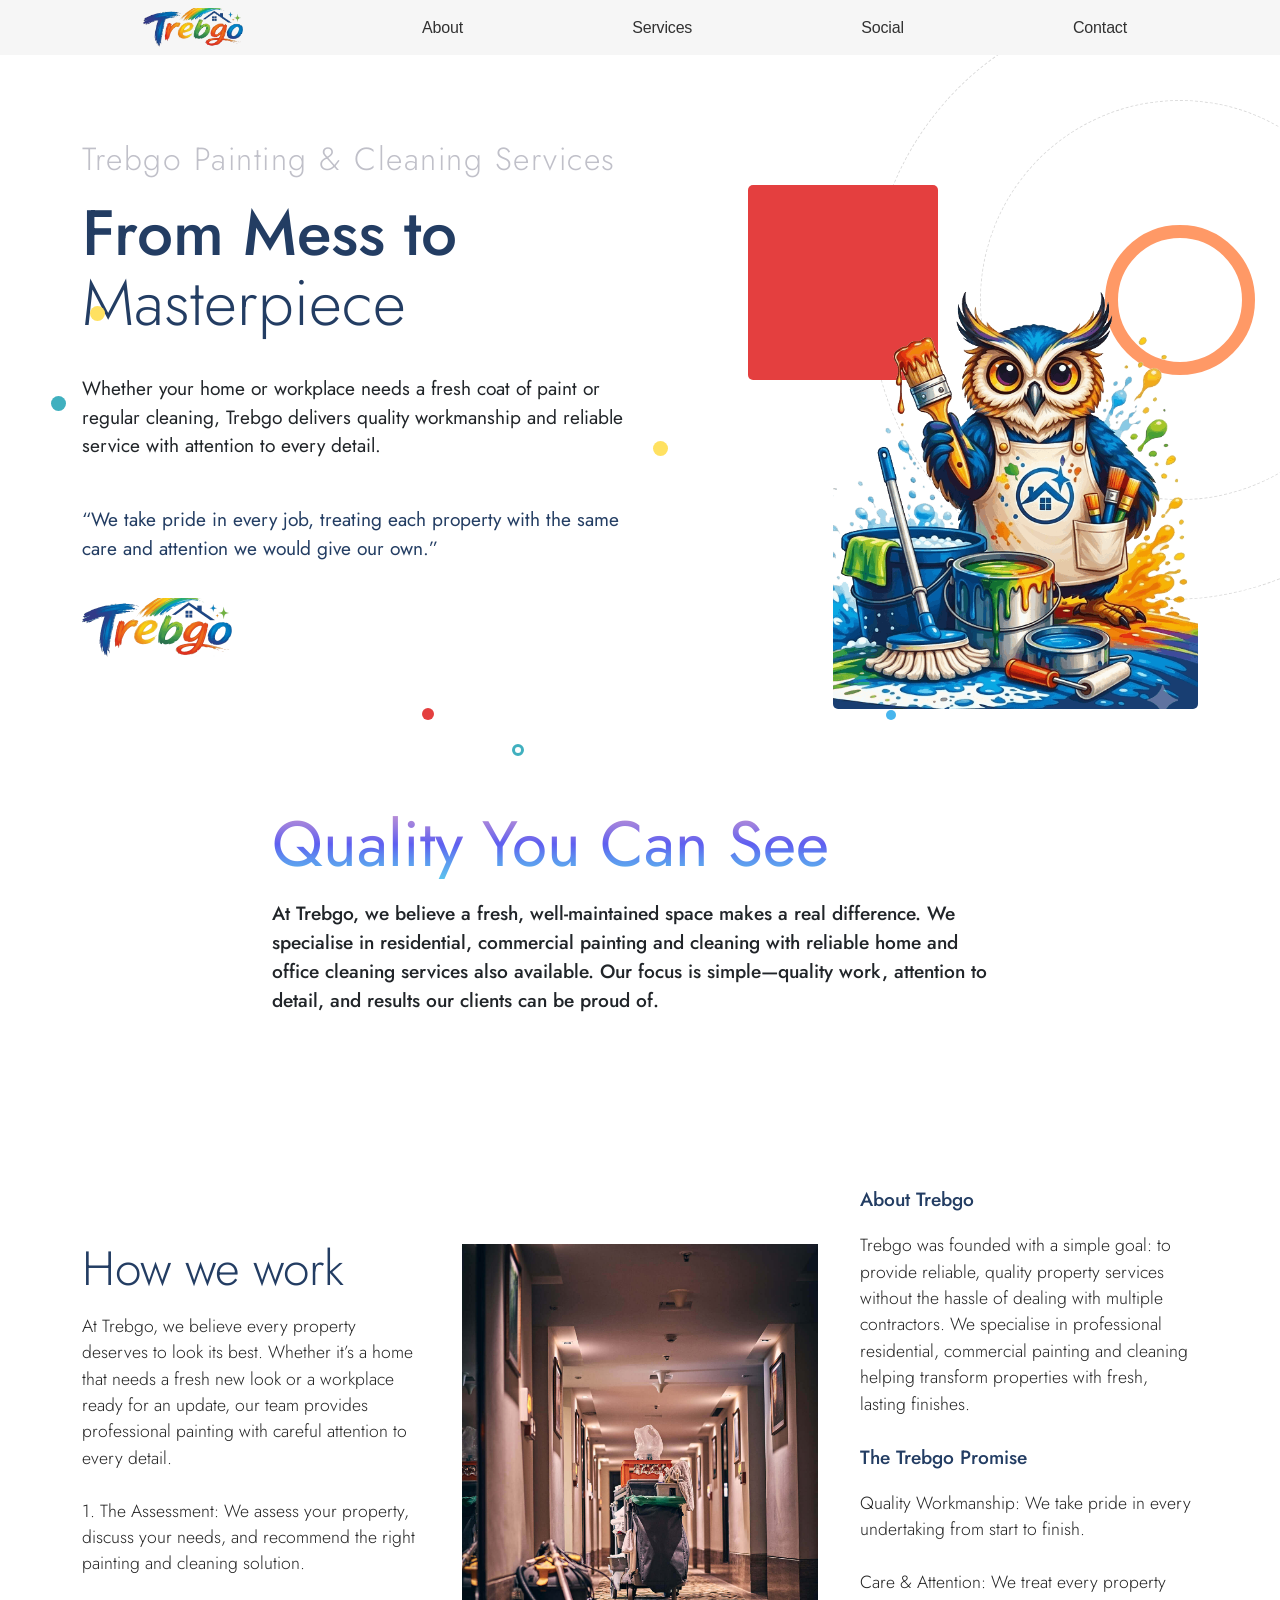
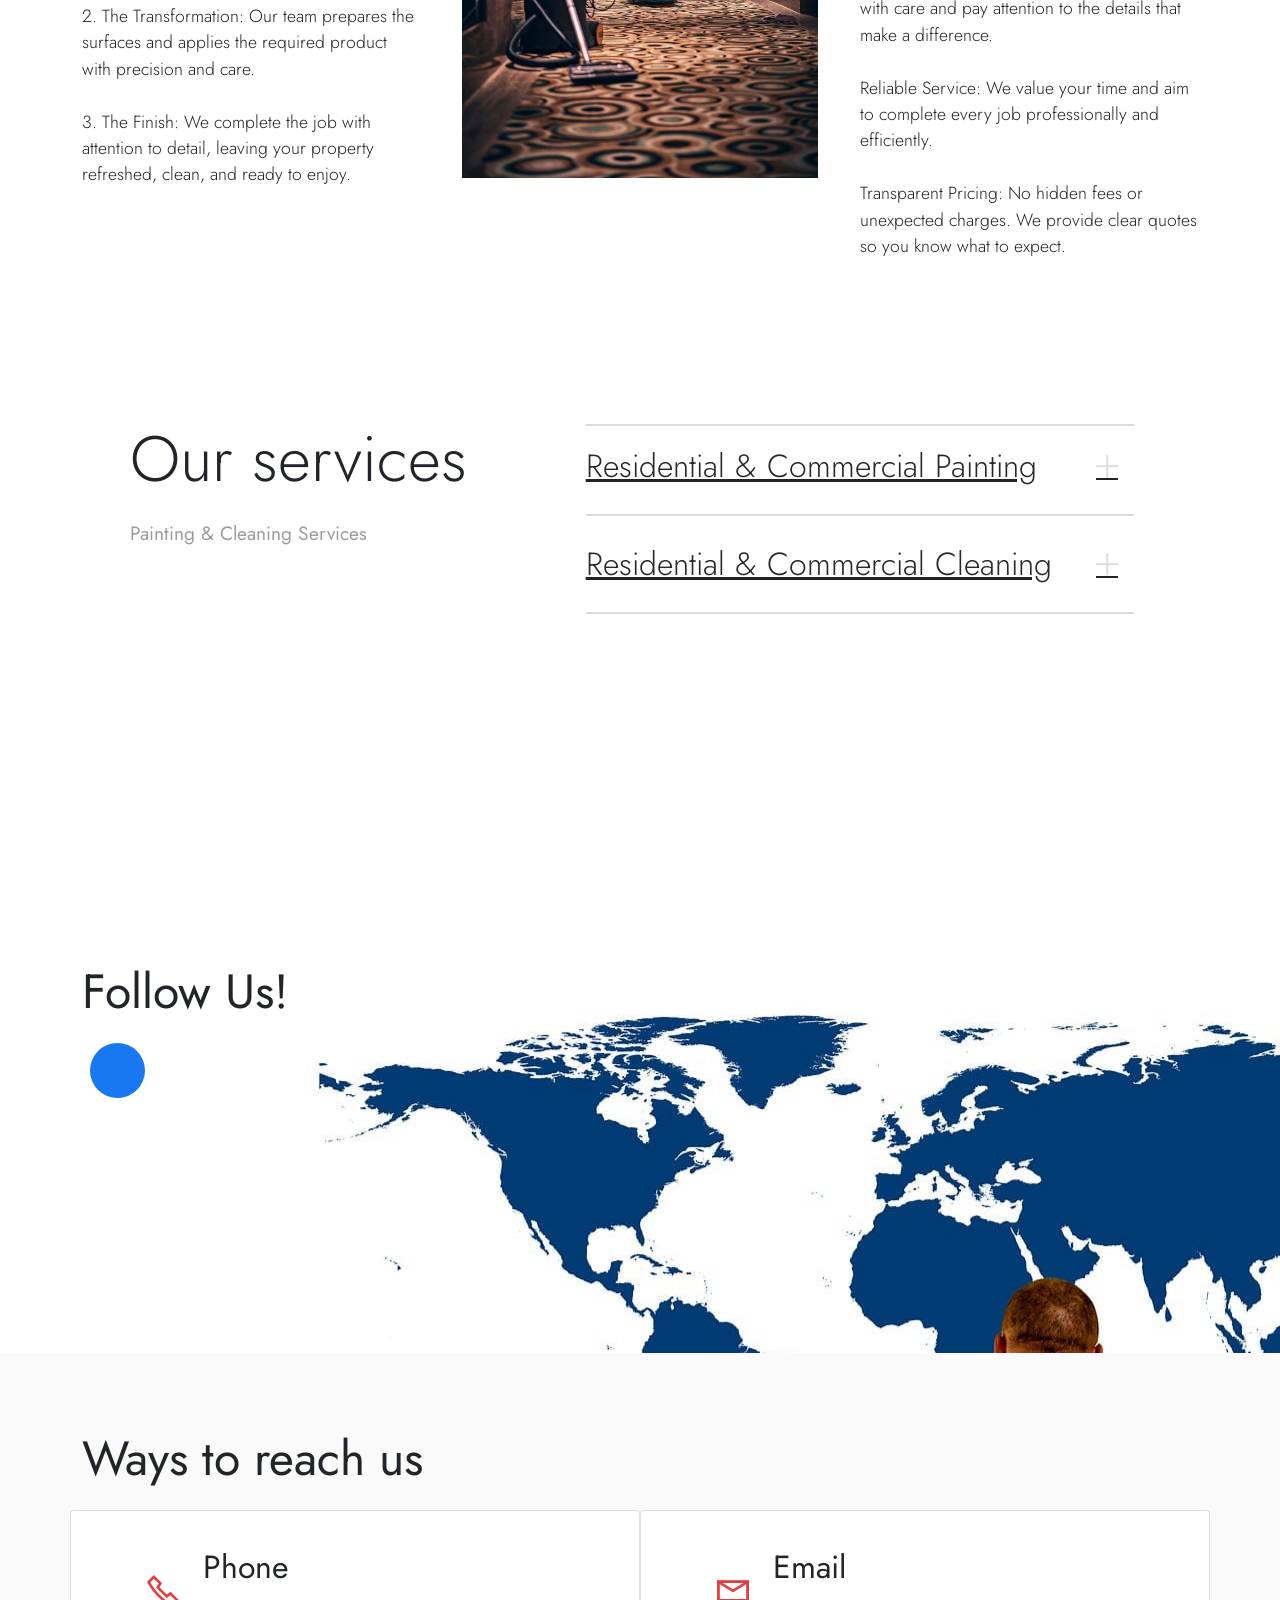
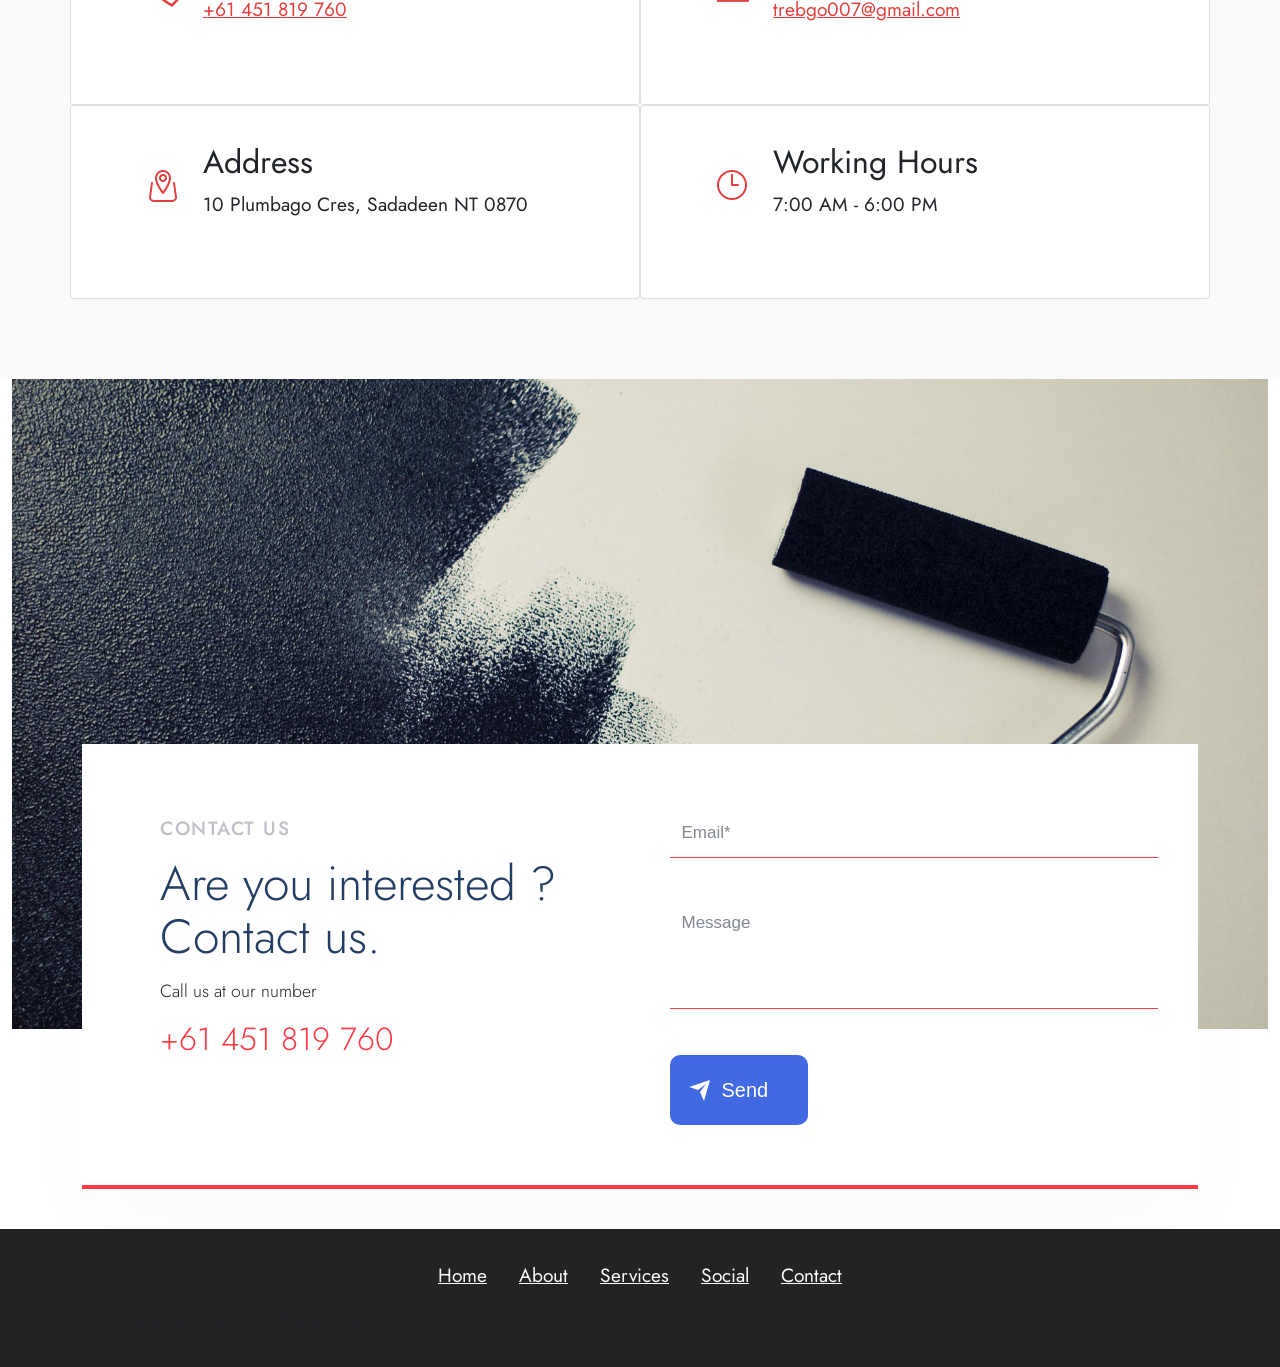
==== index.html @ eb1f12c6 "Add files via upload" ====
<!DOCTYPE html>
<html>
<head>
<meta charset="UTF-8">
<meta http-equiv="X-UA-Compatible" content="IE=edge">
<meta name="viewport" content="width=device-width, initial-scale=1, minimum-scale=1">
<link rel="icon" href="assets/img/favicon.ico">
<title>Trebgo | Painting & Cleaning Services</title>
<meta name="description" content="Take your space from mess to masterpiece with Trebgo. We provide premium residential and commercial painting and deep cleaning services.">




<meta name="application-name" content="Trebgo"> 
<meta name="author" content="Trebgo"> 
<meta name="theme-color" content="#ffffff">


<meta name="robots" content="index, follow">
<meta name="googlebot" content="index, follow">
<link rel="canonical" href="https://trebgo.netlify.app/">

<meta property="og:type" content="website">
<meta property="og:url" content="https://trebgo.netlify.app/">
<meta property="og:title" content="Trebgo | Painting & Cleaning Services">
<meta property="og:description" content="Take your space from mess to masterpiece with Trebgo. We provide premium residential and commercial painting and deep cleaning services.">
<meta property="og:image:alt" content="Trebgo Painting & Cleaning Services">
<meta property="og:site_name" content="Trebgo">
<meta property="og:image:type" content="image/png" />
<meta property="og:image" content="https://trebgo.netlify.app/assets/img/og-image.jpg">
<meta property="og:image:width" content="1200">
<meta property="og:image:height" content="630">


<meta name="twitter:card" content="summary_large_image"> 
<meta name="twitter:title" content="Trebgo | Painting & Cleaning Services"> 
<meta name="twitter:description" content="Take your space from mess to masterpiece with Trebgo. We provide premium residential and commercial painting and deep cleaning services."> 
<meta name="twitter:image" content="https://trebgo.netlify.app/assets/img/og-image.jpg">


<meta name="geo.region" content="AU-NT"> 
<meta name="geo.placename" content="Sadadeen, Northern Territory, Australia">
<meta property="og:locale" content="en_AU">

<script type="application/ld+json"> 
    { 
        "@context": "https://schema.org", 
        "@type": "WebSite", "name": "Trebgo", 
        "alternateName": "Trebgo Painting & Cleaning Services", 
        "url": "https://trebgo.netlify.app/" 
    } 
</script>
<script type="application/ld+json"> 
    { 
        "@context": "https://schema.org", 
        "@type": "LocalBusiness", 
        "name": "Trebgo", 
        "url": "https://trebgo.netlify.app/", 
        "telephone": "+61 451 819 760", 
        "email": "trebgo007@gmail.com", 
        "description": "Professional residential and commercial painting and cleaning services.", 
        "address": { 
         "@type": "PostalAddress", 
        "streetAddress": "10 Plumbago Cres", 
        "addressLocality": "Sadadeen", 
        "addressRegion": "NT", 
        "postalCode": "0870", 
        "addressCountry": "AU" }, 
        "openingHours": "Mo-Su 07:00-18:00",
         "areaServed": { 
            "@type": "Place", "name": "Northern Territory, Australia" }, 
            "serviceType": [ "Residential Painting", "Commercial Painting", "Residential Cleaning", "Commercial Cleaning", "Interior Painting", "Exterior Painting", "Cabinet & Trim Painting", "Surface Preparation" ] 
        } 
</script>

<meta name="google-site-verification" content="mBrm2hxND84y93nQ1BEbTgQnTPl3xOl7Df0IEHnxvo0" />
<!-- Google tag (gtag.js) -->
<script async src="https://www.googletagmanager.com/gtag/js?id=G-Z9ZZTER43P"></script>
<script>
  window.dataLayer = window.dataLayer || [];
  function gtag(){dataLayer.push(arguments);}
  gtag('js', new Date());

  gtag('config', 'G-Z9ZZTER43P');
</script>



   
    <link rel="stylesheet" href="assets/web/assets/mb-icons2/mbicons2.css">
    <link rel="stylesheet" href="assets/web/assets/mb-icons-bold/mb-icons-bold.css">
    <link rel="stylesheet" href="assets/bootstrap/css/bootstrap.min.css">
    <link rel="stylesheet" href="assets/socicon/css/styles.css">
    <link rel="stylesheet" href="assets/trebgo/css/style.css">


    <link rel="stylesheet" href="assets/nav/css/nav.css">
    <link rel="stylesheet" href="assets/nav/css/adjustments.css">


    <link rel="preload"
        href="https://fonts.googleapis.com/css?family=Jost:100,200,300,400,500,600,700,800,900,100i,200i,300i,400i,500i,600i,700i,800i,900i&display=swap"
        as="style" onload="this.onload=null;this.rel='stylesheet'">
    <noscript>
        <link rel="stylesheet"
            href="https://fonts.googleapis.com/css?family=Jost:100,200,300,400,500,600,700,800,900,100i,200i,300i,400i,500i,600i,700i,800i,900i&display=swap">
    </noscript>
    <link rel="preload" as="style" href="assets/trebgo/css/mbr-additional.css">
    <link rel="stylesheet" href="assets/trebgo/css/mbr-additional.css?v=bNqxyw" type="text/css">




</head>
<body>
<div class="shin-nav home"><div class="shin-bg"><div class="shin-container"><a href="index.html#top" class="shin-logo-link"><img src="imgs/trebgologo.webp" class="shin-logo" alt="trebgo"></a><a class="shin-lnkdsktp shin-navlink observe" href="index.html#about-page">About</a><a class="shin-lnkdsktp shin-navlink observe" href="index.html#services-page">Services</a><a class="shin-lnkdsktp shin-navlink observe" href="index.html#social-page">Social</a><a class="shin-lnkdsktp shin-navlink observe" href="index.html#contact-page">Contact</a><div class="tempmenubar tempmobilemenu-1"><input type="checkbox" name="mobilemain-1" id="mobilemain-1"><label for="mobilemain-1"><span class="bar bar-1"></span><span class="bar bar-2"></span><span class="bar bar-3"></span></label></div></div></div><div class="temp-nav-tab-container mobile-show-red"><div class="temp-mainmobile-nav-border"><ul class="temp-right-ulli-mobile"><li class="mb-link mb-apt-1"><div><a class="shinmb-link observe" href="index.html#about-page">About</a></div></li><li class="mb-link mb-apt-2"><div><a class="shinmb-link observe" href="index.html#services-page">Services</a></div></li><li class="mb-link mb-apt-3"><div><a class="shinmb-link observe" href="index.html#social-page">Social</a></div></li><li class="mb-link mb-apt-4"><div><a class="shinmb-link observe" href="index.html#contact-page">Contact</a></div></li></ul></div></div></div><section class="content5 modernm4_content5 cid-vp7U0S5YZ7 owlpadtop-adjt"><div class="animation__background"><div class="circle1"></div><div class="circle2"></div><div class="circle3"></div><div class="trebcircle1"></div><div class="trebcircle2"></div><div class="trebcircle3"></div><div class="trebcircle4"></div><div class="dashed"><div class="circle"></div></div><div class="dashed__large"></div></div><div class="container"><div class="row"><div class="title__block col-lg-6 owtext-adjt"><h1 class="mbr-section-subtitle mbr-regular mbr-fonts-style display-5 shinhome-1">Trebgo Painting & Cleaning Services</h1><h2 class="mbr-section-title mbr-fonts-style display-1"><strong>From Mess to</strong><br>Masterpiece</h2><p class="mbr-text mbr-fonts-style display-7">Whether your home or workplace needs a fresh coat of paint or regular cleaning, Trebgo delivers quality workmanship and reliable service with attention to every detail.</p><p class="quote mbr-fonts-style display-7">“We take pride in every job, treating each property with the same care and attention we would give our own.”</p><div class="art"><div class="author__image"><img src="assets/images/trebgologo-300x118.webp" alt="trebgo"></div></div></div><div class="col-lg-6 wrap__image owlbg-adjt"><div class="image"><img src="assets/images/trebgoowl-570x662.webp" alt="trebgo owl logo"></div></div></div></div></section><section class="header1 cid-vtsY3ULKfy about-adjt"><div class="container"><div class="row justify-content-center"><div class="col-md-12 col-lg-8"><h3 class="mbr-section-title mbr-fonts-style align-center display-1"><strong>Quality You Can See</strong></h3><h4 class="mbr-section-subtitle align-center mbr-fonts-style display-7">At Trebgo, we believe a fresh, well-maintained space makes a real difference. We specialise in residential, commercial painting and cleaning with reliable home and office cleaning services also available. Our focus is simple—quality work, attention to detail, and results our clients can be proud of.</h4></div></div></div></section><section class="header3 cleanm4_header3 cid-vp82jwfzP4 howwework-adjt obabout" id="about-page"><div class="container"><div class="row align-items-center content-row"><div class="col-lg-4 wrap-block"><div class="contents"><h1 class="mbr-section-title mbr-fonts-style mbr-bold display-2">How we work</h1><h4 class="mbr-text mbr-fonts-style mbr-regular mb-4 display-4">At Trebgo, we believe every property deserves to look its best. Whether it’s a home that needs a fresh new look or a workplace ready for an update, our team provides professional painting with careful attention to every detail.<br><br>1. The Assessment: We assess your property, discuss your needs, and recommend the right painting and cleaning solution.<br><br>2. The Transformation: Our team prepares the surfaces and applies the required product with precision and care.<br><br>3. The Finish: We complete the job with attention to detail, leaving your property refreshed, clean, and ready to enjoy.</h4></div></div><div class="col-lg-4"><div class="image-wrap mb-5"><img src="assets/images/02.webp" alt="cleaning equipment"></div></div><div class="col-lg-4 cards"><div class="cards-wrap d-flex"><div class="row-item"><div class="wrapper"><h4 class="mbr-fonts-style mbr-card-title mbr-semibold align-left pb-2 display-7">About Trebgo</h4><p class="mbr-text mbr-fonts-style mbr-regular align-left display-4">Trebgo was founded with a simple goal: to provide reliable, quality property services without the hassle of dealing with multiple contractors. We specialise in professional residential, commercial painting and cleaning helping transform properties with fresh, lasting finishes.</p></div></div><div class="row-item"><div class="wrapper"><h4 class="mbr-fonts-style mbr-card-title mbr-semibold align-left pb-2 display-7">The Trebgo Promise</h4><p class="mbr-text mbr-fonts-style mbr-regular align-left display-4">Quality Workmanship: We take pride in every undertaking from start to finish.<br><br>Care &amp; Attention: We treat every property with care and pay attention to the details that make a difference.<br><br>Reliable Service: We value your time and aim to complete every job professionally and efficiently.<br><br>Transparent Pricing: No hidden fees or unexpected charges. We provide clear quotes so you know what to expect.</p></div></div></div></div></div></div></section><section class="content3 cid-vtt19rnkW3 services-adjt observices" id="services-page"><div class="container"><div class="content d-flex justify-content-center"><div class="section-head align-left"><h3 class="mbr-section-title mb-md-4 mbr-fonts-style display-1">Our services</h3><p class="mbr-text mbr-fonts-style mb-4 display-7">Painting & Cleaning Services</p></div><div id="bootstrap-toggle" class="toggle-panel accordionStyles tab-content serviceslist-adjt"><div class="card mb-3"><div class="card-header pt-3" role="tab" id="headingOne"><a role="button" class="collapsed panel-title text-black" data-toggle="collapse" data-bs-toggle="collapse" data-core="" href="#collapse1_35" aria-expanded="false" aria-controls="collapse1"><h6 class="panel-title-edit mbr-fonts-style mb-0 display-5">Residential & Commercial Painting</h6><span class="mobi-mbri mobi-mbri-plus mbr-iconfont mbr-iconfont-btn" style="font-size:30px"></span></a></div><div id="collapse1_35" class="panel-collapse noScroll collapse" role="tabpanel" aria-labelledby="headingOne"><div class="panel-body tabsm-txt"><p class="mbr-fonts-style panel-text display-7">Give your property a fresh new look with professional painting and careful attention to detail. From preparation to the final coat, we focus on a clean, quality finish that lasts.<br><br>Professional painting is at the heart of what we do. Trebgo provides quality painting services for homes and commercial properties.<br><br>Interior Painting: Refresh living rooms, kitchens, bedrooms, hallways, ceilings, and other interior spaces with a clean, professional finish.<br><br>Exterior Painting: Give your property a fresh, well-maintained appearance with quality exterior painting for homes and commercial spaces.<br><br>Cabinet & Trim Painting: Refresh cabinets, doors, trims, and other painted surfaces to give your space an updated look.<br><br>Surface Preparation & Minor Repairs: We prepare surfaces before painting by addressing minor cracks, dents, and imperfections to achieve a smoother finish.</p></div></div></div><div class="card mb-3"><div class="card-header" role="tab" id="headingTwo"><a role="button" class="collapsed panel-title text-black" data-toggle="collapse" data-bs-toggle="collapse" data-core="" href="#collapse2_35" aria-expanded="false" aria-controls="collapse2"><h6 class="panel-title-edit mbr-fonts-style mb-0 display-5">Residential & Commercial Cleaning</h6><span class="mobi-mbri mobi-mbri-plus mbr-iconfont mbr-iconfont-btn" style="font-size:30px"></span></a></div><div id="collapse2_35" class="panel-collapse noScroll collapse" role="tabpanel" aria-labelledby="headingTwo"><div class="panel-body tabsm-txt"><p class="mbr-fonts-style panel-text display-7">Reliable cleaning for homes and workplaces, helping keep your space fresh, tidy, and well maintained.<br><br>Whether offices, residential, new builds or renovations, Trebgo painting and cleaning services can cater for all your needs, surface cleaning or deep cleans we have you covered.</p></div></div></div></div></div></div></section><section class="share3 cid-vtsXwBfUfs social-adjt obsocial" id="social-page"><div class="mbr-overlay" style="opacity:.5;background-color:#fff"></div><div class="container"><div class="media-container-row"><div class="col-12"><h3 class="mbr-section-title align-center mb-3 mbr-fonts-style display-2"><strong>Follow Us!</strong></h3><div class="social-list align-center"><a class="iconfont-wrapper bg-facebook m-2" target="_blank" href="https://www.facebook.com/TrebgoPaintAndCleaningServices"><span class="socicon-facebook socicon"></span></a></div></div></div></div></section><section class="contacts2 cid-sFzIA7KGYz obcontact" id="contact-page"><div class="container"><div class="mbr-section-head"><h3 class="mbr-section-title mbr-fonts-style align-center mb-0 display-2"><strong>Ways to reach us</strong></h3></div><div class="row justify-content-center mt-4"><div class="card col-12 col-md-6"><div class="card-wrapper"><div class="image-wrapper"><span class="mbr-iconfont mobi-mbri-phone mobi-mbri"></span></div><div class="text-wrapper"><h6 class="card-title mbr-fonts-style mb-1 display-5"><strong>Phone</strong></h6><p class="mbr-text mbr-fonts-style display-7"><a href="tel:+61 451 819 760" class="text-primary">+61 451 819 760</a></p></div></div></div><div class="card col-12 col-md-6"><div class="card-wrapper"><div class="image-wrapper"><span class="mbr-iconfont mobi-mbri-letter mobi-mbri"></span></div><div class="text-wrapper"><h6 class="card-title mbr-fonts-style mb-1 display-5"><strong>Email</strong></h6><p class="mbr-text mbr-fonts-style display-7"><a href="mailto:trebgo007@gmail.com" class="text-primary">trebgo007@gmail.com</a></p></div></div></div><div class="card col-12 col-md-6"><div class="card-wrapper"><div class="image-wrapper"><span class="mbr-iconfont mbrib-map-pin"></span></div><div class="text-wrapper"><h6 class="card-title mbr-fonts-style mb-1 display-5"><strong>Address</strong></h6><p class="mbr-text mbr-fonts-style display-7">10 Plumbago Cres, Sadadeen NT 0870</p></div></div></div><div class="card col-12 col-md-6"><div class="card-wrapper"><div class="image-wrapper"><span class="mbr-iconfont mbrib-clock"></span></div><div class="text-wrapper"><h6 class="card-title mbr-fonts-style mb-1 display-5"><strong>Working Hours</strong></h6><p class="mbr-text mbr-fonts-style display-7">7:00 AM - 6:00 PM</p></div></div></div></div></div></section><section class="form2 modernm4_form2 cid-vp3s8BAvyG obcontact" id="form2-d"><div class="container-fluid"><div class="image"><div class="form__wrap"><div class="container"><div class="inner__wrap"><div class="row flex-row-reverse"><div class="col-lg-6 subscribe__form"><div class="d-flex" data-form-type="formoid"><form action="" method="POST" class="mbr-form form-with-styler" data-form-title="Trebgo Form"><input type="hidden" name="email" data-form-email="true" value="b00YBOk14hudz1L5Z0XdlvgljFPvOxok3PjK2QotZgaubOISrSPPjGYf8ApD0YdTXzbs16gMfJXRPO3HvrAmIw6YEON3AvEi1hmhH6ZusCiCubl2xMlN9WGlKWKzi7I8.x5Rba+gnTGssyxV28zkGHth7hfHYiyTBvnsjTAVcQipdy7RzXF7zLH12fKqX7a2Fjrnz0Jk3W7Oyfjk4BfxwSQJZeHbg728J9sLimNv3GQp01hiwi0y0CMx6wOQkTz5H"><div class="row"><div hidden="hidden" data-form-alert="" class="alert alert-success col-12 trbfont-adjt">Thank you for contacting us. Well get back to you.</div><div hidden="hidden" data-form-alert-danger="" class="alert alert-danger col-12"></div></div><div class="dragArea row"><div class="col-lg-12 col-md-12 col-sm-12 form-group mb-3" data-for="e-mail"><input type="email" name="e-mail" placeholder="Email*" data-form-field="email" class="form-control display-7 trbfont-adjt" value="" id="e-mail-form2-d" required></div><div class="col-lg-12 col-md-12 col-sm-12 form-group mb-3" data-for="message"><textarea name="message" placeholder="Message" data-form-field="message" class="form-control display-7 trbfont-adjt" id="message-form2-d" required></textarea></div><div class="col-7 input-group-btn d-flex"><button class="trbbutton trbfont-adjt" type="submit"><div class="svg-wrapper-1"><div class="svg-wrapper"><svg xmlns="http://www.w3.org/2000/svg" viewBox="0 0 24 24" width="24" height="24"><path fill="none" d="M0 0h24v24H0z"></path><path fill="currentColor" d="M1.946 9.315c-.522-.174-.527-.455.01-.634l19.087-6.362c.529-.176.832.12.684.638l-5.454 19.086c-.15.529-.455.547-.679.045L12 14l6-8-8 6-8.054-2.685z"></path></svg></div></div><span>Send</span></button></div></div></form></div></div><div class="col-lg-6 title__block"><h4 class="mbr-section-subtitle mbr-medium mbr-fonts-style display-7">CONTACT US</h4><h3 class="mbr-section-title mbr-medium mbr-fonts-style display-2">Are you interested ? Contact us.<br></h3><p class="mbr-text mbr-fonts-style display-4">Call us at our number</p><p class="phone mbr-fonts-style display-5">+61 451 819 760</p></div></div></div></div></div></div></div></section><section class="footer3 cid-sFCygHrmNf" once="footers" id="footer3-24"><div class="container"><div class="row align-center mbr-white"><div class="row row-links"><ul class="foot-menu"><li class="foot-menu-item mbr-fonts-style display-7"><a href="#top" class="text-white">Home</a></li><li class="foot-menu-item mbr-fonts-style display-7"><a href="index.html#about-page" class="text-white text-primary">About</a></li><li class="foot-menu-item mbr-fonts-style display-7"><a href="index.html#services-page" class="text-white text-primary">Services</a></li><li class="foot-menu-item mbr-fonts-style display-7"><a href="index.html#social-page" class="text-white text-primary">Social</a></li><li class="foot-menu-item mbr-fonts-style display-7"><a href="index.html#contact-page" class="text-white text-primary">Contact</a></li></ul></div><div class="row row-copirayt"><p class="mbr-text mb-0 mbr-fonts-style mbr-white align-center display-7">© Copyright Trebgo. All Rights Reserved.</p></div></div></div></section>
    <script src="assets/nav/js/jquery-3.7.1.min.js"></script>
    <script src="assets/nav/js/nav.js"></script>
    <script src="assets/bootstrap/js/bootstrap.bundle.min.js"></script>
    <script src="assets/smoothscroll/smooth-scroll.js"></script>
    <script src="assets/trebgo/js/script.js"></script>
    <script src="assets/formoid/formoid.min.js"></script>
</body>
</html>
---- assets/web/assets/mb-icons2/mbicons2.css ----
@font-face {
  font-family: 'Moririse2';
  font-display: swap;
  src:  url('mobirise2.eot?f2bix4');
  src:  url('mobirise2.eot?f2bix4#iefix') format('embedded-opentype'),
    url('mobirise2.woff2?f2bix4') format('woff2'),
    url('mobirise2.woff?f2bix4') format('woff'),
    url('mobirise2.ttf?f2bix4') format('truetype'),
    url('mobirise2.svg?f2bix4#mobirise2') format('svg');
  font-weight: normal;
  font-style: normal;
}

[class^="mobi-"], [class*=" mobi-"] {
  /* use !important to prevent issues with browser extensions that change fonts */
  font-family: 'Moririse2' !important;
  speak: none;
  font-style: normal;
  font-weight: normal;
  font-variant: normal;
  text-transform: none;
  line-height: 1;

  /* Better Font Rendering =========== */
  -webkit-font-smoothing: antialiased;
  -moz-osx-font-smoothing: grayscale;
}

.mobi-mbri-add-submenu:before {
  content: "\e900";
}
.mobi-mbri-alert:before {
  content: "\e901";
}
.mobi-mbri-align-center:before {
  content: "\e902";
}
.mobi-mbri-align-justify:before {
  content: "\e903";
}
.mobi-mbri-align-left:before {
  content: "\e904";
}
.mobi-mbri-align-right:before {
  content: "\e905";
}
.mobi-mbri-android:before {
  content: "\e906";
}
.mobi-mbri-apple:before {
  content: "\e907";
}
.mobi-mbri-arrow-down:before {
  content: "\e908";
}
.mobi-mbri-arrow-next:before {
  content: "\e909";
}
.mobi-mbri-arrow-prev:before {
  content: "\e90a";
}
.mobi-mbri-arrow-up:before {
  content: "\e90b";
}
.mobi-mbri-bold:before {
  content: "\e90c";
}
.mobi-mbri-bookmark:before {
  content: "\e90d";
}
.mobi-mbri-bootstrap:before {
  content: "\e90e";
}
.mobi-mbri-briefcase:before {
  content: "\e90f";
}
.mobi-mbri-browse:before {
  content: "\e910";
}
.mobi-mbri-bulleted-list:before {
  content: "\e911";
}
.mobi-mbri-calendar:before {
  content: "\e912";
}
.mobi-mbri-camera:before {
  content: "\e913";
}
.mobi-mbri-cart-add:before {
  content: "\e914";
}
.mobi-mbri-cart-full:before {
  content: "\e915";
}
.mobi-mbri-cash:before {
  content: "\e916";
}
.mobi-mbri-change-style:before {
  content: "\e917";
}
.mobi-mbri-chat:before {
  content: "\e918";
}
.mobi-mbri-clock:before {
  content: "\e919";
}
.mobi-mbri-close:before {
  content: "\e91a";
}
.mobi-mbri-cloud:before {
  content: "\e91b";
}
.mobi-mbri-code:before {
  content: "\e91c";
}
.mobi-mbri-contact-form:before {
  content: "\e91d";
}
.mobi-mbri-credit-card:before {
  content: "\e91e";
}
.mobi-mbri-cursor-click:before {
  content: "\e91f";
}
.mobi-mbri-cust-feedback:before {
  content: "\e920";
}
.mobi-mbri-database:before {
  content: "\e921";
}
.mobi-mbri-delivery:before {
  content: "\e922";
}
.mobi-mbri-desktop:before {
  content: "\e923";
}
.mobi-mbri-devices:before {
  content: "\e924";
}
.mobi-mbri-down:before {
  content: "\e925";
}
.mobi-mbri-download-2:before {
  content: "\e926";
}
.mobi-mbri-download:before {
  content: "\e927";
}
.mobi-mbri-drag-n-drop-2:before {
  content: "\e928";
}
.mobi-mbri-drag-n-drop:before {
  content: "\e929";
}
.mobi-mbri-edit-2:before {
  content: "\e92a";
}
.mobi-mbri-edit:before {
  content: "\e92b";
}
.mobi-mbri-error:before {
  content: "\e92c";
}
.mobi-mbri-extension:before {
  content: "\e92d";
}
.mobi-mbri-features:before {
  content: "\e92e";
}
.mobi-mbri-file:before {
  content: "\e92f";
}
.mobi-mbri-flag:before {
  content: "\e930";
}
.mobi-mbri-folder:before {
  content: "\e931";
}
.mobi-mbri-gift:before {
  content: "\e932";
}
.mobi-mbri-github:before {
  content: "\e933";
}
.mobi-mbri-globe-2:before {
  content: "\e934";
}
.mobi-mbri-globe:before {
  content: "\e935";
}
.mobi-mbri-growing-chart:before {
  content: "\e936";
}
.mobi-mbri-hearth:before {
  content: "\e937";
}
.mobi-mbri-help:before {
  content: "\e938";
}
.mobi-mbri-home:before {
  content: "\e939";
}
.mobi-mbri-hot-cup:before {
  content: "\e93a";
}
.mobi-mbri-idea:before {
  content: "\e93b";
}
.mobi-mbri-image-gallery:before {
  content: "\e93c";
}
.mobi-mbri-image-slider:before {
  content: "\e93d";
}
.mobi-mbri-info:before {
  content: "\e93e";
}
.mobi-mbri-italic:before {
  content: "\e93f";
}
.mobi-mbri-key:before {
  content: "\e940";
}
.mobi-mbri-laptop:before {
  content: "\e941";
}
.mobi-mbri-layers:before {
  content: "\e942";
}
.mobi-mbri-left-right:before {
  content: "\e943";
}
.mobi-mbri-left:before {
  content: "\e944";
}
.mobi-mbri-letter:before {
  content: "\e945";
}
.mobi-mbri-like:before {
  content: "\e946";
}
.mobi-mbri-link:before {
  content: "\e947";
}
.mobi-mbri-lock:before {
  content: "\e948";
}
.mobi-mbri-login:before {
  content: "\e949";
}
.mobi-mbri-logout:before {
  content: "\e94a";
}
.mobi-mbri-magic-stick:before {
  content: "\e94b";
}
.mobi-mbri-map-pin:before {
  content: "\e94c";
}
.mobi-mbri-menu:before {
  content: "\e94d";
}
.mobi-mbri-mobile-2:before {
  content: "\e94e";
}
.mobi-mbri-mobile-horizontal:before {
  content: "\e94f";
}
.mobi-mbri-mobile:before {
  content: "\e950";
}
.mobi-mbri-mobirise:before {
  content: "\e951";
}
.mobi-mbri-more-horizontal:before {
  content: "\e952";
}
.mobi-mbri-more-vertical:before {
  content: "\e953";
}
.mobi-mbri-music:before {
  content: "\e954";
}
.mobi-mbri-new-file:before {
  content: "\e955";
}
.mobi-mbri-numbered-list:before {
  content: "\e956";
}
.mobi-mbri-opened-folder:before {
  content: "\e957";
}
.mobi-mbri-pages:before {
  content: "\e958";
}
.mobi-mbri-paper-plane:before {
  content: "\e959";
}
.mobi-mbri-paperclip:before {
  content: "\e95a";
}
.mobi-mbri-phone:before {
  content: "\e95b";
}
.mobi-mbri-photo:before {
  content: "\e95c";
}
.mobi-mbri-photos:before {
  content: "\e95d";
}
.mobi-mbri-pin:before {
  content: "\e95e";
}
.mobi-mbri-play:before {
  content: "\e95f";
}
.mobi-mbri-plus:before {
  content: "\e960";
}
.mobi-mbri-preview:before {
  content: "\e961";
}
.mobi-mbri-print:before {
  content: "\e962";
}
.mobi-mbri-protect:before {
  content: "\e963";
}
.mobi-mbri-question:before {
  content: "\e964";
}
.mobi-mbri-quote-left:before {
  content: "\e965";
}
.mobi-mbri-quote-right:before {
  content: "\e966";
}
.mobi-mbri-redo:before {
  content: "\e967";
}
.mobi-mbri-refresh:before {
  content: "\e968";
}
.mobi-mbri-responsive-2:before {
  content: "\e969";
}
.mobi-mbri-responsive:before {
  content: "\e96a";
}
.mobi-mbri-right:before {
  content: "\e96b";
}
.mobi-mbri-rocket:before {
  content: "\e96c";
}
.mobi-mbri-sad-face:before {
  content: "\e96d";
}
.mobi-mbri-sale:before {
  content: "\e96e";
}
.mobi-mbri-save:before {
  content: "\e96f";
}
.mobi-mbri-search:before {
  content: "\e970";
}
.mobi-mbri-setting-2:before {
  content: "\e971";
}
.mobi-mbri-setting-3:before {
  content: "\e972";
}
.mobi-mbri-setting:before {
  content: "\e973";
}
.mobi-mbri-share:before {
  content: "\e974";
}
.mobi-mbri-shopping-bag:before {
  content: "\e975";
}
.mobi-mbri-shopping-basket:before {
  content: "\e976";
}
.mobi-mbri-shopping-cart:before {
  content: "\e977";
}
.mobi-mbri-sites:before {
  content: "\e978";
}
.mobi-mbri-smile-face:before {
  content: "\e979";
}
.mobi-mbri-speed:before {
  content: "\e97a";
}
.mobi-mbri-star:before {
  content: "\e97b";
}
.mobi-mbri-success:before {
  content: "\e97c";
}
.mobi-mbri-sun:before {
  content: "\e97d";
}
.mobi-mbri-sun2:before {
  content: "\e97e";
}
.mobi-mbri-tablet-vertical:before {
  content: "\e97f";
}
.mobi-mbri-tablet:before {
  content: "\e980";
}
.mobi-mbri-target:before {
  content: "\e981";
}
.mobi-mbri-timer:before {
  content: "\e982";
}
.mobi-mbri-to-ftp:before {
  content: "\e983";
}
.mobi-mbri-to-local-drive:before {
  content: "\e984";
}
.mobi-mbri-touch-swipe:before {
  content: "\e985";
}
.mobi-mbri-touch:before {
  content: "\e986";
}
.mobi-mbri-trash:before {
  content: "\e987";
}
.mobi-mbri-underline:before {
  content: "\e988";
}
.mobi-mbri-undo:before {
  content: "\e989";
}
.mobi-mbri-unlink:before {
  content: "\e98a";
}
.mobi-mbri-unlock:before {
  content: "\e98b";
}
.mobi-mbri-up-down:before {
  content: "\e98c";
}
.mobi-mbri-up:before {
  content: "\e98d";
}
.mobi-mbri-update:before {
  content: "\e98e";
}
.mobi-mbri-upload-2:before {
  content: "\e98f";
}
.mobi-mbri-upload:before {
  content: "\e990";
}
.mobi-mbri-user-2:before {
  content: "\e991";
}
.mobi-mbri-user:before {
  content: "\e992";
}
.mobi-mbri-users:before {
  content: "\e993";
}
.mobi-mbri-video-play:before {
  content: "\e994";
}
.mobi-mbri-video:before {
  content: "\e995";
}
.mobi-mbri-watch:before {
  content: "\e996";
}
.mobi-mbri-website-theme-2:before {
  content: "\e997";
}
.mobi-mbri-website-theme:before {
  content: "\e998";
}
.mobi-mbri-wifi:before {
  content: "\e999";
}
.mobi-mbri-windows:before {
  content: "\e99a";
}
.mobi-mbri-zoom-in:before {
  content: "\e99b";
}
.mobi-mbri-zoom-out:before {
  content: "\e99c";
}
---- assets/web/assets/mb-icons-bold/mb-icons-bold.css ----
@font-face {
  font-family: 'mobirise-icons-bold';
  font-display: swap;
  src:  url('mobirise-icons-bold.eot?m1l4yr');
  src:  url('mobirise-icons-bold.eot?m1l4yr#iefix') format('embedded-opentype'),
    url('mobirise-icons-bold.woff2?m1l4yr') format('woff2'),
    url('mobirise-icons-bold.woff?m1l4yr') format('woff'),
    url('mobirise-icons-bold.ttf?m1l4yr') format('truetype'),
    url('mobirise-icons-bold.svg?m1l4yr#mobirise-icons-bold') format('svg');
  font-weight: normal;
  font-style: normal;
}

[class^="mbrib-"], [class*="mbrib-"] {
  /* use !important to prevent issues with browser extensions that change fonts */
  font-family: 'mobirise-icons-bold' !important;
  speak: none;
  font-style: normal;
  font-weight: normal;
  font-variant: normal;
  text-transform: none;
  line-height: 1;

  /* Better Font Rendering =========== */
  -webkit-font-smoothing: antialiased;
  -moz-osx-font-smoothing: grayscale;
}

.mbrib-add-submenu:before {
  content: "\e900";
}
.mbrib-alert:before {
  content: "\e901";
}
.mbrib-align-center:before {
  content: "\e902";
}
.mbrib-align-justify:before {
  content: "\e903";
}
.mbrib-align-left:before {
  content: "\e904";
}
.mbrib-align-right:before {
  content: "\e905";
}
.mbrib-android:before {
  content: "\e906";
}
.mbrib-apple:before {
  content: "\e907";
}
.mbrib-arrow-down:before {
  content: "\e908";
}
.mbrib-arrow-next:before {
  content: "\e909";
}
.mbrib-arrow-prev:before {
  content: "\e90a";
}
.mbrib-arrow-up:before {
  content: "\e90b";
}
.mbrib-bold:before {
  content: "\e90c";
}
.mbrib-bookmark:before {
  content: "\e90d";
}
.mbrib-bootstrap:before {
  content: "\e90e";
}
.mbrib-briefcase:before {
  content: "\e90f";
}
.mbrib-browse:before {
  content: "\e910";
}
.mbrib-bulleted-list:before {
  content: "\e911";
}
.mbrib-calendar:before {
  content: "\e912";
}
.mbrib-camera:before {
  content: "\e913";
}
.mbrib-cart-add:before {
  content: "\e914";
}
.mbrib-cart-full:before {
  content: "\e915";
}
.mbrib-cash:before {
  content: "\e916";
}
.mbrib-change-style:before {
  content: "\e917";
}
.mbrib-chat:before {
  content: "\e918";
}
.mbrib-clock:before {
  content: "\e919";
}
.mbrib-close:before {
  content: "\e91a";
}
.mbrib-cloud:before {
  content: "\e91b";
}
.mbrib-code:before {
  content: "\e91c";
}
.mbrib-contact-form:before {
  content: "\e91d";
}
.mbrib-credit-card:before {
  content: "\e91e";
}
.mbrib-cursor-click:before {
  content: "\e91f";
}
.mbrib-cust-feedback:before {
  content: "\e920";
}
.mbrib-database:before {
  content: "\e921";
}
.mbrib-delivery:before {
  content: "\e922";
}
.mbrib-desktop:before {
  content: "\e923";
}
.mbrib-devices:before {
  content: "\e924";
}
.mbrib-down:before {
  content: "\e925";
}
.mbrib-download:before {
  content: "\e926";
}
.mbrib-drag-n-drop:before {
  content: "\e927";
}
.mbrib-drag-n-drop2:before {
  content: "\e928";
}
.mbrib-edit:before {
  content: "\e929";
}
.mbrib-edit2:before {
  content: "\e92a";
}
.mbrib-error:before {
  content: "\e92b";
}
.mbrib-extension:before {
  content: "\e92c";
}
.mbrib-features:before {
  content: "\e92d";
}
.mbrib-file:before {
  content: "\e92e";
}
.mbrib-flag:before {
  content: "\e92f";
}
.mbrib-folder:before {
  content: "\e930";
}
.mbrib-gift:before {
  content: "\e931";
}
.mbrib-github:before {
  content: "\e932";
}
.mbrib-globe-2:before {
  content: "\e933";
}
.mbrib-globe:before {
  content: "\e934";
}
.mbrib-growing-chart:before {
  content: "\e935";
}
.mbrib-hearth:before {
  content: "\e936";
}
.mbrib-help:before {
  content: "\e937";
}
.mbrib-home:before {
  content: "\e938";
}
.mbrib-hot-cup:before {
  content: "\e939";
}
.mbrib-idea:before {
  content: "\e93a";
}
.mbrib-image-gallery:before {
  content: "\e93b";
}
.mbrib-image-slider:before {
  content: "\e93c";
}
.mbrib-info:before {
  content: "\e93d";
}
.mbrib-italic:before {
  content: "\e93e";
}
.mbrib-key:before {
  content: "\e93f";
}
.mbrib-laptop:before {
  content: "\e940";
}
.mbrib-layers:before {
  content: "\e941";
}
.mbrib-left-right:before {
  content: "\e942";
}
.mbrib-left:before {
  content: "\e943";
}
.mbrib-letter:before {
  content: "\e944";
}
.mbrib-like:before {
  content: "\e945";
}
.mbrib-link:before {
  content: "\e946";
}
.mbrib-lock:before {
  content: "\e947";
}
.mbrib-login:before {
  content: "\e948";
}
.mbrib-logout:before {
  content: "\e949";
}
.mbrib-magic-stick:before {
  content: "\e94a";
}
.mbrib-map-pin:before {
  content: "\e94b";
}
.mbrib-menu:before {
  content: "\e94c";
}
.mbrib-mobile:before {
  content: "\e94d";
}
.mbrib-mobile2:before {
  content: "\e94e";
}
.mbrib-mobirise:before {
  content: "\e94f";
}
.mbrib-more-horizontal:before {
  content: "\e950";
}
.mbrib-more-vertical:before {
  content: "\e951";
}
.mbrib-music:before {
  content: "\e952";
}
.mbrib-new-file:before {
  content: "\e953";
}
.mbrib-numbered-list:before {
  content: "\e954";
}
.mbrib-opened-folder:before {
  content: "\e955";
}
.mbrib-pages:before {
  content: "\e956";
}
.mbrib-paper-plane:before {
  content: "\e957";
}
.mbrib-paperclip:before {
  content: "\e958";
}
.mbrib-photo:before {
  content: "\e959";
}
.mbrib-photos:before {
  content: "\e95a";
}
.mbrib-pin:before {
  content: "\e95b";
}
.mbrib-play:before {
  content: "\e95c";
}
.mbrib-plus:before {
  content: "\e95d";
}
.mbrib-preview:before {
  content: "\e95e";
}
.mbrib-print:before {
  content: "\e95f";
}
.mbrib-protect:before {
  content: "\e960";
}
.mbrib-question:before {
  content: "\e961";
}
.mbrib-quote-left:before {
  content: "\e962";
}
.mbrib-quote-right:before {
  content: "\e963";
}
.mbrib-redo:before {
  content: "\e964";
}
.mbrib-refresh:before {
  content: "\e965";
}
.mbrib-responsive:before {
  content: "\e966";
}
.mbrib-right:before {
  content: "\e967";
}
.mbrib-rocket:before {
  content: "\e968";
}
.mbrib-sad-face:before {
  content: "\e969";
}
.mbrib-sale:before {
  content: "\e96a";
}
.mbrib-save:before {
  content: "\e96b";
}
.mbrib-search:before {
  content: "\e96c";
}
.mbrib-setting:before {
  content: "\e96d";
}
.mbrib-setting2:before {
  content: "\e96e";
}
.mbrib-setting3:before {
  content: "\e96f";
}
.mbrib-share:before {
  content: "\e970";
}
.mbrib-shopping-bag:before {
  content: "\e971";
}
.mbrib-shopping-basket:before {
  content: "\e972";
}
.mbrib-shopping-cart:before {
  content: "\e973";
}
.mbrib-sites:before {
  content: "\e974";
}
.mbrib-smile-face:before {
  content: "\e975";
}
.mbrib-speed:before {
  content: "\e976";
}
.mbrib-star:before {
  content: "\e977";
}
.mbrib-success:before {
  content: "\e978";
}
.mbrib-sun:before {
  content: "\e979";
}
.mbrib-sun2:before {
  content: "\e97a";
}
.mbrib-tablet-vertical:before {
  content: "\e97b";
}
.mbrib-tablet:before {
  content: "\e97c";
}
.mbrib-target:before {
  content: "\e97d";
}
.mbrib-timer:before {
  content: "\e97e";
}
.mbrib-to-ftp:before {
  content: "\e97f";
}
.mbrib-to-local-drive:before {
  content: "\e980";
}
.mbrib-touch-swipe:before {
  content: "\e981";
}
.mbrib-touch:before {
  content: "\e982";
}
.mbrib-trash:before {
  content: "\e983";
}
.mbrib-underline:before {
  content: "\e984";
}
.mbrib-undo:before {
  content: "\e985";
}
.mbrib-unlink:before {
  content: "\e986";
}
.mbrib-unlock:before {
  content: "\e987";
}
.mbrib-up-down:before {
  content: "\e988";
}
.mbrib-up:before {
  content: "\e989";
}
.mbrib-update:before {
  content: "\e98a";
}
.mbrib-upload:before {
  content: "\e98b";
}
.mbrib-user:before {
  content: "\e98c";
}
.mbrib-user2:before {
  content: "\e98d";
}
.mbrib-users:before {
  content: "\e98e";
}
.mbrib-video-play:before {
  content: "\e98f";
}
.mbrib-video:before {
  content: "\e990";
}
.mbrib-watch:before {
  content: "\e991";
}
.mbrib-website-theme:before {
  content: "\e992";
}
.mbrib-wifi:before {
  content: "\e993";
}
.mbrib-windows:before {
  content: "\e994";
}
.mbrib-zoom-out:before {
  content: "\e995";
}
---- assets/nav/css/nav.css ----
.shin-bg{
    background-color: #f6f6f6;
    width: 100%;
  
  }
.shin-logo-link{
    display: flex;
    align-items: center;
    padding: 10px;
    transform: translateX(-10px);
  } 
.shin-navlink{
    white-space: nowrap;
    outline: none;
    text-decoration: none;
  color: hwb(0 0% 100% / 0.8);
  letter-spacing: -.01em;
  font-size: 12pt;
  font-family: "Lato", sans-serif;
    padding: 10px 10px;
  }

.shin-navlink.active{
  color: #e43f3f;
}

@media (min-width:766px){

  .shin-nav{
    position: sticky;
    top: 0;
    z-index: 2031;
  }
    .shin-container{
    height: 55px;
    padding-left: 45px;
    padding-right: 45px;
    max-width: 1084px;
    display: flex;
    align-items: center;
    justify-content: space-between;
    width: 100%;
    margin: 0 auto;
  }
    .shin-lnkdsktp{
    display: block;
    cursor: pointer;
  }
  .shin-lnkdsktp:active{
    transition: all .25s;
    transform: scale(0.9);
  }
     .shin-logo{
      width: 100px;
    }
      .temp-nav-tab-container{
  display: none !important;
  }
  .shinglass{
    background:rgba(250, 250, 252, 0.8) !important;
    backdrop-filter: saturate(180%) blur(20px);
    -webkit-backdrop-filter: saturate(180%) blur(20px);
    
   
    }

  .tempmenubar {
  display: none;
  }

}

.tempmenubar label {
  width: 100%;
  height: 100%;
  display: block;
  transition: all 0.35s;
  cursor: pointer;
}

.mobile-show-red{
  display: none;
}

/* ===------ Burger 1 ------=== */
.tempmobilemenu-1 input:checked ~ label .bar-1 {
  top:20px;
  transform: rotate(45deg);
}
.tempmobilemenu-1 input:checked ~ label .bar-2 {
  left: -100%;
}
.tempmobilemenu-1 input:checked ~ label .bar-3 {
  top: 20px;
  transform: rotate(-45deg);
}

/* ===------ Burger 2 ------=== */
@-webkit-keyframes a-burger2bar1 {
  0% {
    top: 4px;
  }
  50% {
    top: 18px;
    transform: rotate(0);
  }
  100% {
    top: 18px;
    transform: rotate(45deg);
  }
}
@keyframes a-burger2bar1 {
  0% {
    top: 4px;
  }
  50% {
    top: 18px;
    transform: rotate(0);
  }
  100% {
    top: 18px;
    transform: rotate(45deg);
  }
}
@-webkit-keyframes a-burger2bar2 {
  100% {
    opacity: 0;
  }
}
@keyframes a-burger2bar2 {
  100% {
    opacity: 0;
  }
}
@-webkit-keyframes a-burger2bar3 {
  0% {
    top: 32px;
  }
  50% {
    top: 18px;
    transform: rotate(0);
  }
  100% {
    top: 18px;
    transform: rotate(-45deg);
  }
}
@keyframes a-burger2bar3 {
  0% {
    top: 32px;
  }
  50% {
    top: 18px;
    transform: rotate(0);
  }
  100% {
    top: 18px;
    transform: rotate(-45deg);
  }
}
.burger-2 input:checked ~ label .bar-1 {
  -webkit-animation: a-burger2bar1 0.35s forwards;
          animation: a-burger2bar1 0.35s forwards;
}
.burger-2 input:checked ~ label .bar-2 {
  -webkit-animation: a-burger2bar2 0.35s forwards;
          animation: a-burger2bar2 0.35s forwards;
}
.burger-2 input:checked ~ label .bar-3 {
  -webkit-animation: a-burger2bar3 0.35s forwards;
          animation: a-burger2bar3 0.35s forwards;
}

/* ===------ Burger 3 ------=== */
.burger-3 input:checked ~ label {
  transform: rotate(90deg);
}
.burger-3 input:checked ~ label .bar-1 {
  top: 18px;
  transform: rotate(45deg);
}
.burger-3 input:checked ~ label .bar-2 {
  left: 100%;
}
.burger-3 input:checked ~ label .bar-3 {
  top: 18px;
  transform: rotate(-45deg);
}


@media (max-width: 767px) {
.body-control{
    overflow: hidden !important;
    height: 100% !important;
  }

  .shin-nav{
    position: fixed;
    top: 0;
    z-index: 2031;
    margin-left: -100%;
    transition: all 0.5s ease;
    width: 100%;
  }
  .shin-nav.home{
    margin-left: 0;
    position: sticky;
   }
   .shin-nav.home.nosticky{
    margin-left: 0;
    position:relative !important;
   }
.shin-container{
    height: 55px;
    padding-left: 25px;
    padding-right: 25px;
    display: flex;
    align-items: center;
    justify-content: space-between;
    width: 100%;
  
    gap: 20px;
  }
.shin-lnkdsktp{
  display: none;
}


  .temp-nav-tab-container{
    display: none;
    background: #f6f6f6;
    width: 100%;
    position: absolute;
    z-index: 1037;
    height: 100vh;
    box-sizing: border-box;
  }
  .temp-mainmobile-nav-border{
    background-color: #f6f6f6;
 
   width: 100%;
   padding-top: 30px;
     margin-left: auto;
     margin-right: auto;
  }
       .shin-logo{
      width: 100px;
    }
  .temp-right-ulli-mobile{
    width: 100%;
    margin-left: auto;
    margin-right: auto;
    position: relative;
    display: block;
    list-style-type: none;
padding-left: 15%;

  }
  .temp-right-ulli-mobile li{
  position: relative;
  width: 100%;
}


.mbslide-1{
  transition: 400ms;
  left: 0;
  }
  .mbslide-2{
    transition: 500ms;
    left: 0;
    }
  .mbslide-3{
      transition: 600ms;
      left: 0;
  }
    .mbslide-4{
      transition: 700ms;
      left: 0;
  }
  .mbslide-5{
    transition: 800ms;
    left: 0;
}
.mbslide-6{
  transition: 900ms;
  left: 0;
}


.temp-right-ulli-mobile li div{
  display: block;
  font-size: 20pt;
  color: #0b0b0b;
  font-family: 'MyriadPro-SemiBold' ,"Lato" ,Arial,sans-serif;
  transition: all 0.35s;
  margin-bottom: 20px;
  padding-bottom:10px;
  width: 100%;
  opacity: 1;
  transition: 0.20s ease-in-out;
}
.temp-right-ulli-mobile div:hover{
  opacity: 0.3;
  cursor: pointer;
    }
.temp-right-ulli-mobile li div a{
      color: inherit;
text-decoration: none;
outline: none;
font-family: inherit;
    }
    .temp-right-ulli-mobile li div a.active{
color: rgb(199, 199, 199);
    }



   .shinglass{
    background:rgba(250, 250, 252, 0.8) !important;
    backdrop-filter: saturate(180%) blur(20px);
    -webkit-backdrop-filter: saturate(180%) blur(20px);
    
   
    }

}






.tempmenubar input[type=checkbox] {
  display: none;
}
.bar {
  width: 100%;
  height: 2px;
  display: block;
  position: absolute;
  left: 0;
  background: #101010;
  border-radius: 10px;
  transition: all 0.35s;
  pointer-events: none;
}
.bar-1 {
  top: 16px;
}

.bar-2 {
  display: none;
  top: 20px;
}

.bar-3 {
  top: 24px;
}
@media (max-width: 767px) {
  .tempmenubar {
    min-width: 20px;
    max-width: 20px;
    height: 42px;
    position: relative;
    overflow: hidden;
  }


  .mb-link{
    left: 150%;
  }
  .mbslide-1{
  transition: 400ms;
  left: 0;
  }
  .mbslide-2{
    transition: 500ms;
    left: 0;
    }
  .mbslide-3{
      transition: 600ms;
      left: 0;
  }
    .mbslide-4{
      transition: 700ms;
      left: 0;
  }
  .mbslide-5{
    transition: 800ms;
    left: 0;
}
.mbslide-6{
  transition: 900ms;
  left: 0;
}
}
---- assets/nav/css/adjustments.css ----
/*.modal-backdrop.show{
z-index: 9999 !important;
}
*/
.shinmodal-adjust-bg-respo{
  z-index: 9999 !important;
}

.panel-body.tabsm-txt p{
color: #7c7c7c !important;
}




@media (max-width: 766px) {
.shinhome-1{
  color: #515151 !important;
  text-shadow: 0px 2px 10px #bcbcbc;
}
.mb-shinshadow-1{
  text-shadow: 0px 2px 10px #bcbcbc;
}
.mb-shinhomebg-1{
  opacity: 0.5 !important;
}
}
@media (max-width: 766px) {
.cid-vtt19rnkW3 .section-head p{
  width: 100% !important;
}
}





@media (min-width: 766px) {


.about-adjt{
  padding-top: 20px !important;
}

.services-adjt{
  padding-top: 4rem !important;
  padding-bottom: 6rem !important;
}
.social-adjt{
  padding-top: 15rem !important;
  padding-bottom: 15rem !important;
}




.shin-bg.shin-nav-v2{
    background-color: #f5f5f5;
    width: 100%;
    max-width: 800px;
    display: block;
    margin-left: auto;
    margin-right: auto;
    border-radius: 50px;
    transform: translateY(25px);
  }






}


@media (min-width: 1000px) {
.serviceslist-adjt{
  width: 70% !important;
}
}
@media (max-width: 999px) {
  .owlbg-adjt{
  position: absolute;
  z-index: 1024;
  opacity: 0.2;
  transform: translateY(-50px);
   filter: brightness(80%);
}
}


@media (max-width: 766px) {

    .owtext-adjt{
  z-index: 1025;
}

.about-adjt{
  padding-top: 0px !important;
  padding-bottom: 20px !important;
}
.howwework-adjt{
  padding-top: 20px !important;
  padding-bottom: 20px !important;
}
.services-adjt{
  padding-top: 20px !important;
  padding-bottom: 20px !important;
}

}







.owlpadtop-adjt.animation__background .trebcircle1 {
  display: inline-block;
  width: 12px;
  height: 12px;
  top: 20%;
  left: 28%;
  background: #47b5ed;
  border-radius: 50%;
  position: absolute;
  animation: treborbanimationOne 25s infinite linear;
}
.owlpadtop-adjt .animation__background .trebcircle2 {
  display: inline-block;
  width: 15px;
  height: 15px;
  top: 44%;
  left: 4%;
  background: #40b0bf;
  border-radius: 50%;
  position: absolute;
  animation: treborbanimationOne 30s alternate infinite linear;
}
.owlpadtop-adjt .animation__background .trebcircle3 {
  display: inline-block;
  width: 15px;
  height: 15px;
  top: 49%;
  left: 51%;
  background: #ffe161;
  position: absolute;
  border-radius: 50%;
  animation: treborbanimationTwo 35s infinite linear;
}
.owlpadtop-adjt .animation__background .trebcircle4 {
  display: inline-block;
  position: absolute;
  border-radius: 50%;
  width: 12px;
  height: 12px;
  background: #e43f3f;
  bottom: 20%;
  left: 33%;
  animation: treborbanimationOne 30s infinite linear;
}
@keyframes treborbanimationOne {
  0% {
    transform: translate(0px, 0px) rotate(0deg);
  }
  20% {
    transform: translate(70px, -1px) rotate(35deg);
  }
  40% {
    transform: translate(140px, 70px) rotate(70deg);
  }
  60% {
    transform: translate(80px, 120px) rotate(110deg);
  }
  80% {
    transform: translate(-40px, 70px) rotate(145deg);
  }
  100% {
    transform: translate(0px, 0px) rotate(0deg);
  }
}
@keyframes treborbanimationTwo {
  0% {
    transform: translate(0px, 0px) rotate(0deg) scale(1);
  }
  20% {
    transform: translate(70px, -1px) rotate(35deg) scale(0.9);
  }
  40% {
    transform: translate(140px, 70px) rotate(70deg) scale(1);
  }
  60% {
    transform: translate(80px, 120px) rotate(110deg) scale(1.2);
  }
  80% {
    transform: translate(-40px, 70px) rotate(145deg) scale(1.1);
  }
  100% {
    transform: translate(0px, 0px) rotate(0deg) scale(1);
  }
}



.trbbutton {
  font-family: inherit;
  font-size: 20px;
  background: royalblue;
  color: white;
  padding: 1em 2em;
  padding-left: 0.9em;
  display: flex;
  align-items: center;
  border: none;
  border-radius: 10px;
  overflow: hidden;
  transition: all 0.2s;
  cursor: pointer;
}

.trbbutton span {
  display: block;
  margin-left: 0.5em;
  transition: all 0.3s ease-in-out;
}

.trbbutton svg {
  display: block;
  transform-origin: center center;
  transition: transform 0.3s ease-in-out;
}

.trbbutton:hover .svg-wrapper {
  animation: fly-1 0.6s ease-in-out infinite alternate;
}

.trbbutton:hover svg {
  transform: translateX(1.8em) rotate(45deg) scale(1.1);
}

.trbbutton:hover span {
  transform: translateX(5em);
}

.trbbutton:active {
  transform: scale(0.95);
}

@keyframes fly-1 {
  from {
    transform: translateY(0.1em);
  }

  to {
    transform: translateY(-0.1em);
  }
}

.modal-open > .modal-backdrop.show{
  z-index: 2035 !important;
}
.modal.trbmd-adjt{
  z-index: 2036 !important;
}


.trbfont-adjt{
  font-family: "Lato", sans-serif !important;
}
---- assets/trebgo/css/mbr-additional.css ----
.btn {
  border-width: 2px;
}
body {
  font-family: Jost;
}
.display-1 {
  font-family: 'Jost', sans-serif;
  font-size: 4rem;
  line-height: 1.1;
}
.display-1 > .mbr-iconfont {
  font-size: 5rem;
}
.display-2 {
  font-family: 'Jost', sans-serif;
  font-size: 3rem;
  line-height: 1.1;
}
.display-2 > .mbr-iconfont {
  font-size: 3.75rem;
}
.display-4 {
  font-family: 'Jost', sans-serif;
  font-size: 1.1rem;
  line-height: 1.5;
}
.display-4 > .mbr-iconfont {
  font-size: 1.375rem;
}
.display-5 {
  font-family: 'Jost', sans-serif;
  font-size: 2rem;
  line-height: 1.5;
}
.display-5 > .mbr-iconfont {
  font-size: 2.5rem;
}
.display-7 {
  font-family: 'Jost', sans-serif;
  font-size: 1.2rem;
  line-height: 1.5;
}
.display-7 > .mbr-iconfont {
  font-size: 1.5rem;
}
/* ---- Fluid typography for mobile devices ---- */
/* 1.4 - font scale ratio ( bootstrap == 1.42857 ) */
/* 100vw - current viewport width */
/* (48 - 20)  48 == 48rem == 768px, 20 == 20rem == 320px(minimal supported viewport) */
/* 0.65 - min scale variable, may vary */
@media (max-width: 992px) {
  .display-1 {
    font-size: 3.2rem;
  }
}
@media (max-width: 768px) {
  .display-1 {
    font-size: 2.8rem;
    font-size: calc( 2.05rem + (4 - 2.05) * ((100vw - 20rem) / (48 - 20)));
    line-height: calc( 1.1 * (2.05rem + (4 - 2.05) * ((100vw - 20rem) / (48 - 20))));
  }
  .display-2 {
    font-size: 2.4rem;
    font-size: calc( 1.7rem + (3 - 1.7) * ((100vw - 20rem) / (48 - 20)));
    line-height: calc( 1.3 * (1.7rem + (3 - 1.7) * ((100vw - 20rem) / (48 - 20))));
  }
  .display-4 {
    font-size: 0.88rem;
    font-size: calc( 1.0350000000000001rem + (1.1 - 1.0350000000000001) * ((100vw - 20rem) / (48 - 20)));
    line-height: calc( 1.4 * (1.0350000000000001rem + (1.1 - 1.0350000000000001) * ((100vw - 20rem) / (48 - 20))));
  }
  .display-5 {
    font-size: 1.6rem;
    font-size: calc( 1.35rem + (2 - 1.35) * ((100vw - 20rem) / (48 - 20)));
    line-height: calc( 1.4 * (1.35rem + (2 - 1.35) * ((100vw - 20rem) / (48 - 20))));
  }
  .display-7 {
    font-size: 0.96rem;
    font-size: calc( 1.07rem + (1.2 - 1.07) * ((100vw - 20rem) / (48 - 20)));
    line-height: calc( 1.4 * (1.07rem + (1.2 - 1.07) * ((100vw - 20rem) / (48 - 20))));
  }
}
/* Buttons */
.btn {
  padding: 0.6rem 1.2rem;
  border-radius: 4px;
}
.btn-sm {
  padding: 0.6rem 1.2rem;
  border-radius: 4px;
}
.btn-md {
  padding: 0.6rem 1.2rem;
  border-radius: 4px;
}
.btn-lg {
  padding: 1rem 2.6rem;
  border-radius: 4px;
}
.bg-primary {
  background-color: #e43f3f !important;
}
.bg-success {
  background-color: #40b0bf !important;
}
.bg-info {
  background-color: #47b5ed !important;
}
.bg-warning {
  background-color: #ffe161 !important;
}
.bg-danger {
  background-color: #ff9966 !important;
}
.btn-primary,
.btn-primary:active {
  background-color: #e43f3f !important;
  border-color: #e43f3f !important;
  color: #ffffff !important;
  box-shadow: 0 2px 2px 0 rgba(0, 0, 0, 0.2);
}
.btn-primary:hover,
.btn-primary:focus,
.btn-primary.focus,
.btn-primary.active {
  color: #ffffff !important;
  background-color: #b31919 !important;
  border-color: #b31919 !important;
  box-shadow: 0 2px 5px 0 rgba(0, 0, 0, 0.2);
}
.btn-primary.disabled,
.btn-primary:disabled {
  color: #ffffff !important;
  background-color: #b31919 !important;
  border-color: #b31919 !important;
}
.btn-secondary,
.btn-secondary:active {
  background-color: #ff6666 !important;
  border-color: #ff6666 !important;
  color: #ffffff !important;
  box-shadow: 0 2px 2px 0 rgba(0, 0, 0, 0.2);
}
.btn-secondary:hover,
.btn-secondary:focus,
.btn-secondary.focus,
.btn-secondary.active {
  color: #ffffff !important;
  background-color: #ff0f0f !important;
  border-color: #ff0f0f !important;
  box-shadow: 0 2px 5px 0 rgba(0, 0, 0, 0.2);
}
.btn-secondary.disabled,
.btn-secondary:disabled {
  color: #ffffff !important;
  background-color: #ff0f0f !important;
  border-color: #ff0f0f !important;
}
.btn-info,
.btn-info:active {
  background-color: #47b5ed !important;
  border-color: #47b5ed !important;
  color: #ffffff !important;
  box-shadow: 0 2px 2px 0 rgba(0, 0, 0, 0.2);
}
.btn-info:hover,
.btn-info:focus,
.btn-info.focus,
.btn-info.active {
  color: #ffffff !important;
  background-color: #148cca !important;
  border-color: #148cca !important;
  box-shadow: 0 2px 5px 0 rgba(0, 0, 0, 0.2);
}
.btn-info.disabled,
.btn-info:disabled {
  color: #ffffff !important;
  background-color: #148cca !important;
  border-color: #148cca !important;
}
.btn-success,
.btn-success:active {
  background-color: #40b0bf !important;
  border-color: #40b0bf !important;
  color: #ffffff !important;
  box-shadow: 0 2px 2px 0 rgba(0, 0, 0, 0.2);
}
.btn-success:hover,
.btn-success:focus,
.btn-success.focus,
.btn-success.active {
  color: #ffffff !important;
  background-color: #2a747e !important;
  border-color: #2a747e !important;
  box-shadow: 0 2px 5px 0 rgba(0, 0, 0, 0.2);
}
.btn-success.disabled,
.btn-success:disabled {
  color: #ffffff !important;
  background-color: #2a747e !important;
  border-color: #2a747e !important;
}
.btn-warning,
.btn-warning:active {
  background-color: #ffe161 !important;
  border-color: #ffe161 !important;
  color: #614f00 !important;
  box-shadow: 0 2px 2px 0 rgba(0, 0, 0, 0.2);
}
.btn-warning:hover,
.btn-warning:focus,
.btn-warning.focus,
.btn-warning.active {
  color: #0a0800 !important;
  background-color: #ffd10a !important;
  border-color: #ffd10a !important;
  box-shadow: 0 2px 5px 0 rgba(0, 0, 0, 0.2);
}
.btn-warning.disabled,
.btn-warning:disabled {
  color: #614f00 !important;
  background-color: #ffd10a !important;
  border-color: #ffd10a !important;
}
.btn-danger,
.btn-danger:active {
  background-color: #ff9966 !important;
  border-color: #ff9966 !important;
  color: #ffffff !important;
  box-shadow: 0 2px 2px 0 rgba(0, 0, 0, 0.2);
}
.btn-danger:hover,
.btn-danger:focus,
.btn-danger.focus,
.btn-danger.active {
  color: #ffffff !important;
  background-color: #ff5f0f !important;
  border-color: #ff5f0f !important;
  box-shadow: 0 2px 5px 0 rgba(0, 0, 0, 0.2);
}
.btn-danger.disabled,
.btn-danger:disabled {
  color: #ffffff !important;
  background-color: #ff5f0f !important;
  border-color: #ff5f0f !important;
}
.btn-white,
.btn-white:active {
  background-color: #fafafa !important;
  border-color: #fafafa !important;
  color: #7a7a7a !important;
  box-shadow: 0 2px 2px 0 rgba(0, 0, 0, 0.2);
}
.btn-white:hover,
.btn-white:focus,
.btn-white.focus,
.btn-white.active {
  color: #4f4f4f !important;
  background-color: #cfcfcf !important;
  border-color: #cfcfcf !important;
  box-shadow: 0 2px 5px 0 rgba(0, 0, 0, 0.2);
}
.btn-white.disabled,
.btn-white:disabled {
  color: #7a7a7a !important;
  background-color: #cfcfcf !important;
  border-color: #cfcfcf !important;
}
.btn-black,
.btn-black:active {
  background-color: #232323 !important;
  border-color: #232323 !important;
  color: #ffffff !important;
  box-shadow: 0 2px 2px 0 rgba(0, 0, 0, 0.2);
}
.btn-black:hover,
.btn-black:focus,
.btn-black.focus,
.btn-black.active {
  color: #ffffff !important;
  background-color: #000000 !important;
  border-color: #000000 !important;
  box-shadow: 0 2px 5px 0 rgba(0, 0, 0, 0.2);
}
.btn-black.disabled,
.btn-black:disabled {
  color: #ffffff !important;
  background-color: #000000 !important;
  border-color: #000000 !important;
}
.btn-primary-outline,
.btn-primary-outline:active {
  background-color: transparent !important;
  border-color: #e43f3f;
  color: #e43f3f;
}
.btn-primary-outline:hover,
.btn-primary-outline:focus,
.btn-primary-outline.focus,
.btn-primary-outline.active {
  color: #b31919 !important;
  background-color: transparent!important;
  border-color: #b31919 !important;
  box-shadow: none!important;
}
.btn-primary-outline.disabled,
.btn-primary-outline:disabled {
  color: #ffffff !important;
  background-color: #e43f3f !important;
  border-color: #e43f3f !important;
}
.btn-secondary-outline,
.btn-secondary-outline:active {
  background-color: transparent !important;
  border-color: #ff6666;
  color: #ff6666;
}
.btn-secondary-outline:hover,
.btn-secondary-outline:focus,
.btn-secondary-outline.focus,
.btn-secondary-outline.active {
  color: #ff0f0f !important;
  background-color: transparent!important;
  border-color: #ff0f0f !important;
  box-shadow: none!important;
}
.btn-secondary-outline.disabled,
.btn-secondary-outline:disabled {
  color: #ffffff !important;
  background-color: #ff6666 !important;
  border-color: #ff6666 !important;
}
.btn-info-outline,
.btn-info-outline:active {
  background-color: transparent !important;
  border-color: #47b5ed;
  color: #47b5ed;
}
.btn-info-outline:hover,
.btn-info-outline:focus,
.btn-info-outline.focus,
.btn-info-outline.active {
  color: #148cca !important;
  background-color: transparent!important;
  border-color: #148cca !important;
  box-shadow: none!important;
}
.btn-info-outline.disabled,
.btn-info-outline:disabled {
  color: #ffffff !important;
  background-color: #47b5ed !important;
  border-color: #47b5ed !important;
}
.btn-success-outline,
.btn-success-outline:active {
  background-color: transparent !important;
  border-color: #40b0bf;
  color: #40b0bf;
}
.btn-success-outline:hover,
.btn-success-outline:focus,
.btn-success-outline.focus,
.btn-success-outline.active {
  color: #2a747e !important;
  background-color: transparent!important;
  border-color: #2a747e !important;
  box-shadow: none!important;
}
.btn-success-outline.disabled,
.btn-success-outline:disabled {
  color: #ffffff !important;
  background-color: #40b0bf !important;
  border-color: #40b0bf !important;
}
.btn-warning-outline,
.btn-warning-outline:active {
  background-color: transparent !important;
  border-color: #ffe161;
  color: #ffe161;
}
.btn-warning-outline:hover,
.btn-warning-outline:focus,
.btn-warning-outline.focus,
.btn-warning-outline.active {
  color: #ffd10a !important;
  background-color: transparent!important;
  border-color: #ffd10a !important;
  box-shadow: none!important;
}
.btn-warning-outline.disabled,
.btn-warning-outline:disabled {
  color: #614f00 !important;
  background-color: #ffe161 !important;
  border-color: #ffe161 !important;
}
.btn-danger-outline,
.btn-danger-outline:active {
  background-color: transparent !important;
  border-color: #ff9966;
  color: #ff9966;
}
.btn-danger-outline:hover,
.btn-danger-outline:focus,
.btn-danger-outline.focus,
.btn-danger-outline.active {
  color: #ff5f0f !important;
  background-color: transparent!important;
  border-color: #ff5f0f !important;
  box-shadow: none!important;
}
.btn-danger-outline.disabled,
.btn-danger-outline:disabled {
  color: #ffffff !important;
  background-color: #ff9966 !important;
  border-color: #ff9966 !important;
}
.btn-black-outline,
.btn-black-outline:active {
  background-color: transparent !important;
  border-color: #232323;
  color: #232323;
}
.btn-black-outline:hover,
.btn-black-outline:focus,
.btn-black-outline.focus,
.btn-black-outline.active {
  color: #000000 !important;
  background-color: transparent!important;
  border-color: #000000 !important;
  box-shadow: none!important;
}
.btn-black-outline.disabled,
.btn-black-outline:disabled {
  color: #ffffff !important;
  background-color: #232323 !important;
  border-color: #232323 !important;
}
.btn-white-outline,
.btn-white-outline:active {
  background-color: transparent !important;
  border-color: #fafafa;
  color: #fafafa;
}
.btn-white-outline:hover,
.btn-white-outline:focus,
.btn-white-outline.focus,
.btn-white-outline.active {
  color: #cfcfcf !important;
  background-color: transparent!important;
  border-color: #cfcfcf !important;
  box-shadow: none!important;
}
.btn-white-outline.disabled,
.btn-white-outline:disabled {
  color: #7a7a7a !important;
  background-color: #fafafa !important;
  border-color: #fafafa !important;
}
.text-primary {
  color: #e43f3f !important;
}
.text-secondary {
  color: #ff6666 !important;
}
.text-success {
  color: #40b0bf !important;
}
.text-info {
  color: #47b5ed !important;
}
.text-warning {
  color: #ffe161 !important;
}
.text-danger {
  color: #ff9966 !important;
}
.text-white {
  color: #fafafa !important;
}
.text-black {
  color: #232323 !important;
}
a.text-primary:hover,
a.text-primary:focus,
a.text-primary.active {
  color: #a61717 !important;
}
a.text-secondary:hover,
a.text-secondary:focus,
a.text-secondary.active {
  color: #ff0000 !important;
}
a.text-success:hover,
a.text-success:focus,
a.text-success.active {
  color: #266a73 !important;
}
a.text-info:hover,
a.text-info:focus,
a.text-info.active {
  color: #1283bc !important;
}
a.text-warning:hover,
a.text-warning:focus,
a.text-warning.active {
  color: #facb00 !important;
}
a.text-danger:hover,
a.text-danger:focus,
a.text-danger.active {
  color: #ff5500 !important;
}
a.text-white:hover,
a.text-white:focus,
a.text-white.active {
  color: #c7c7c7 !important;
}
a.text-black:hover,
a.text-black:focus,
a.text-black.active {
  color: #000000 !important;
}
a[class*="text-"]:not(.nav-link):not(.dropdown-item):not([role]):not(.navbar-caption) {
  position: relative;
  background-image: transparent;
  background-size: 10000px 2px;
  background-repeat: no-repeat;
  background-position: 0px 1.2em;
  background-position: -10000px 1.2em;
}
a[class*="text-"]:not(.nav-link):not(.dropdown-item):not([role]):not(.navbar-caption):hover {
  transition: background-position 2s ease-in-out;
  background-image: linear-gradient(currentColor 50%, currentColor 50%);
  background-position: 0px 1.2em;
}
.nav-tabs .nav-link.active {
  color: #e43f3f;
}
.nav-tabs .nav-link:not(.active) {
  color: #232323;
}
.alert-success {
  background-color: #70c770;
}
.alert-info {
  background-color: #47b5ed;
}
.alert-warning {
  background-color: #ffe161;
}
.alert-danger {
  background-color: #ff9966;
}
.mbr-gallery-filter li.active .btn {
  background-color: #e43f3f;
  border-color: #e43f3f;
  color: #ffffff;
}
.mbr-gallery-filter li.active .btn:focus {
  box-shadow: none;
}
a,
a:hover {
  color: #e43f3f;
}
.mbr-plan-header.bg-primary .mbr-plan-subtitle,
.mbr-plan-header.bg-primary .mbr-plan-price-desc {
  color: #fdf2f2;
}
.mbr-plan-header.bg-success .mbr-plan-subtitle,
.mbr-plan-header.bg-success .mbr-plan-price-desc {
  color: #a0d8df;
}
.mbr-plan-header.bg-info .mbr-plan-subtitle,
.mbr-plan-header.bg-info .mbr-plan-price-desc {
  color: #ffffff;
}
.mbr-plan-header.bg-warning .mbr-plan-subtitle,
.mbr-plan-header.bg-warning .mbr-plan-price-desc {
  color: #ffffff;
}
.mbr-plan-header.bg-danger .mbr-plan-subtitle,
.mbr-plan-header.bg-danger .mbr-plan-price-desc {
  color: #ffffff;
}
/* Scroll to top button*/
.scrollToTop_wraper {
  display: none;
}
.form-control {
  font-family: 'Jost', sans-serif;
  font-size: 1.1rem;
  line-height: 1.5;
  font-weight: 400;
}
.form-control > .mbr-iconfont {
  font-size: 1.375rem;
}
.form-control:hover,
.form-control:focus {
  box-shadow: rgba(0, 0, 0, 0.07) 0px 1px 1px 0px, rgba(0, 0, 0, 0.07) 0px 1px 3px 0px, rgba(0, 0, 0, 0.03) 0px 0px 0px 1px;
  border-color: #e43f3f !important;
}
.form-control:-webkit-input-placeholder {
  font-family: 'Jost', sans-serif;
  font-size: 1.1rem;
  line-height: 1.5;
  font-weight: 400;
}
.form-control:-webkit-input-placeholder > .mbr-iconfont {
  font-size: 1.375rem;
}
blockquote {
  border-color: #e43f3f;
}
/* Forms */
.jq-selectbox li:hover,
.jq-selectbox li.selected {
  background-color: #e43f3f;
  color: #ffffff;
}
.jq-number__spin {
  transition: 0.25s ease;
}
.jq-number__spin:hover {
  border-color: #e43f3f;
}
.jq-selectbox .jq-selectbox__trigger-arrow,
.jq-number__spin.minus:after,
.jq-number__spin.plus:after {
  transition: 0.4s;
  border-top-color: #353535;
  border-bottom-color: #353535;
}
.jq-selectbox:hover .jq-selectbox__trigger-arrow,
.jq-number__spin.minus:hover:after,
.jq-number__spin.plus:hover:after {
  border-top-color: #e43f3f;
  border-bottom-color: #e43f3f;
}
.xdsoft_datetimepicker .xdsoft_calendar td.xdsoft_default,
.xdsoft_datetimepicker .xdsoft_calendar td.xdsoft_current,
.xdsoft_datetimepicker .xdsoft_timepicker .xdsoft_time_box > div > div.xdsoft_current {
  color: #ffffff !important;
  background-color: #e43f3f !important;
  box-shadow: none !important;
}
.xdsoft_datetimepicker .xdsoft_calendar td:hover,
.xdsoft_datetimepicker .xdsoft_timepicker .xdsoft_time_box > div > div:hover {
  color: #000000 !important;
  background: #ff6666 !important;
  box-shadow: none !important;
}
.lazy-bg {
  background-image: none !important;
}
.lazy-placeholder:not(section),
.lazy-none {
  display: block;
  position: relative;
  padding-bottom: 56.25%;
  width: 100%;
  height: auto;
}
iframe.lazy-placeholder,
.lazy-placeholder:after {
  content: '';
  position: absolute;
  width: 200px;
  height: 200px;
  background: transparent no-repeat center;
  background-size: contain;
  top: 50%;
  left: 50%;
  transform: translateX(-50%) translateY(-50%);
  background-image: url("data:image/svg+xml;charset=UTF-8,%3csvg width='32' height='32' viewBox='0 0 64 64' xmlns='http://www.w3.org/2000/svg' stroke='%23e43f3f' %3e%3cg fill='none' fill-rule='evenodd'%3e%3cg transform='translate(16 16)' stroke-width='2'%3e%3ccircle stroke-opacity='.5' cx='16' cy='16' r='16'/%3e%3cpath d='M32 16c0-9.94-8.06-16-16-16'%3e%3canimateTransform attributeName='transform' type='rotate' from='0 16 16' to='360 16 16' dur='1s' repeatCount='indefinite'/%3e%3c/path%3e%3c/g%3e%3c/g%3e%3c/svg%3e");
}
section.lazy-placeholder:after {
  opacity: 0.5;
}
body {
  overflow-x: hidden;
}
a {
  transition: color 0.6s;
}
*:focus-visible {
  outline: red solid 2px !important;
  outline-offset: 2px !important;
  transition: outline 0.2s ease-in-out;
}
.cid-vp7U0S5YZ7 {
  overflow: hidden;
  padding-top: 5rem;
  padding-bottom: 5rem;
  background-color: #ffffff;
}
@media (min-width: 992px) {
  .cid-vp7U0S5YZ7 .wrap__image {
    margin-top: 150px;
  }
}
.cid-vp7U0S5YZ7 .container,
.cid-vp7U0S5YZ7 .container-fluid {
  z-index: 1;
}
.cid-vp7U0S5YZ7 .image {
  position: relative;
  padding-left: 85px;
  max-width: 450px;
  max-height: 560px;
}
.cid-vp7U0S5YZ7 .image:before {
  content: "";
  width: 190px;
  height: 195px;
  background: #e43f3f;
  border-radius: 5px;
  position: absolute;
  top: -100px;
  left: 0;
  z-index: 0;
}
.cid-vp7U0S5YZ7 .image img {
  border-radius: 5px;
  height: auto;
  max-width: 100%;
  position: relative;
}
@media (max-width: 991px) {
  .cid-vp7U0S5YZ7 .image {
    margin-top: 120px;
  }
}
@media (max-width: 767px) {
  .cid-vp7U0S5YZ7 .image .box {
    display: none;
  }
}
.cid-vp7U0S5YZ7 .mbr-section-subtitle {
  letter-spacing: 1.5px;
  margin-bottom: 15px;
  color: #c0c0c9;
}
.cid-vp7U0S5YZ7 .mbr-section-title {
  color: #233d63;
  margin-bottom: 35px;
  font-weight: 300;
}
.cid-vp7U0S5YZ7 .mbr-section-title b,
.cid-vp7U0S5YZ7 .mbr-section-title strong {
  font-weight: 500;
}
.cid-vp7U0S5YZ7 .mbr-text {
  margin-bottom: 45px;
}
.cid-vp7U0S5YZ7 .quote {
  margin-bottom: 35px;
  color: #233d63;
}
.cid-vp7U0S5YZ7 .author {
  margin-bottom: 35px;
}
.cid-vp7U0S5YZ7 .author__name {
  position: relative;
  padding-left: 35px;
  color: #233d63;
}
.cid-vp7U0S5YZ7 .author__name:before {
  content: "";
  width: 20px;
  height: 2px;
  position: absolute;
  left: 0;
  top: 14px;
  background: currentColor;
}
.cid-vp7U0S5YZ7 .author__image {
  display: inline-block;
  width: 150px;
  height: 90px;
}
.cid-vp7U0S5YZ7 .author__image img {
  width: 100%;
  object-fit: cover;
}
.cid-vp7U0S5YZ7 .mbr-section-btn {
  z-index: 10;
  position: relative;
}
@media (min-width: 575px) {
  .cid-vp7U0S5YZ7 .mbr-section-btn {
    position: absolute;
    bottom: 75px;
    right: 8px;
    text-align: right;
  }
}
.cid-vp7U0S5YZ7 .mbr-section-btn .btn {
  position: relative;
  border-radius: 0 !important;
}
.cid-vp7U0S5YZ7 .mbr-section-btn .btn:before {
  content: "";
  position: absolute;
  top: 4px;
  right: 4px;
  bottom: 4px;
  left: 4px;
  border: 1px solid #fff;
  opacity: 0;
  transition: all 0.3s ease-in-out;
}
.cid-vp7U0S5YZ7 .mbr-section-btn .btn:hover:before {
  opacity: 1;
}
@media (min-width: 575px) {
  .cid-vp7U0S5YZ7 .mbr-section-btn {
    position: absolute;
    bottom: 75px;
    left: 8px;
    text-align: left;
  }
}
.cid-vp7U0S5YZ7 .image {
  margin-left: auto;
}
.cid-vp7U0S5YZ7 .animation__background .circle1 {
  display: inline-block;
  width: 12px;
  height: 12px;
  border-radius: 50%;
  border: 3px solid #40b0bf;
  position: absolute;
  left: 40%;
  bottom: 16%;
  animation: animationTwo 25s alternate infinite linear;
}
.cid-vp7U0S5YZ7 .animation__background .circle2 {
  display: inline-block;
  width: 15px;
  height: 15px;
  top: 34%;
  left: 7%;
  position: absolute;
  border-radius: 50%;
  background-color: #ffe161;
  animation: animationOne 25s infinite linear;
}
.cid-vp7U0S5YZ7 .animation__background .circle3 {
  display: inline-block;
  width: 10px;
  height: 10px;
  bottom: 20%;
  right: 30%;
  position: absolute;
  border-radius: 50%;
  background-color: #47b5ed;
  animation: animationOne 35s infinite linear;
}
.cid-vp7U0S5YZ7 .animation__background .dashed {
  width: 400px;
  height: 400px;
  border-radius: 50%;
  position: absolute;
  top: 100px;
  right: -100px;
  border: 1px dashed #dbdbdb;
}
.cid-vp7U0S5YZ7 .animation__background .dashed .circle {
  display: inline-block;
  position: absolute;
  left: 50%;
  top: 50%;
  transform: translate(-50%, -50%);
  width: 150px;
  height: 150px;
  border: 13px solid #ff9966;
  border-radius: 50%;
}
.cid-vp7U0S5YZ7 .animation__background .dashed__large {
  width: 600px;
  height: 600px;
  border-radius: 50%;
  position: absolute;
  top: 0px;
  right: -190px;
  border: 1px dashed #dbdbdb;
}
@keyframes animationOne {
  0% {
    transform: translate(0px, 0px) rotate(0deg);
  }
  20% {
    transform: translate(70px, -1px) rotate(35deg);
  }
  40% {
    transform: translate(140px, 70px) rotate(70deg);
  }
  60% {
    transform: translate(80px, 120px) rotate(110deg);
  }
  80% {
    transform: translate(-40px, 70px) rotate(145deg);
  }
  100% {
    transform: translate(0px, 0px) rotate(0deg);
  }
}
@keyframes animationTwo {
  0% {
    transform: translate(0px, 0px) rotate(0deg) scale(1);
  }
  20% {
    transform: translate(70px, -1px) rotate(35deg) scale(0.9);
  }
  40% {
    transform: translate(140px, 70px) rotate(70deg) scale(1);
  }
  60% {
    transform: translate(80px, 120px) rotate(110deg) scale(1.2);
  }
  80% {
    transform: translate(-40px, 70px) rotate(145deg) scale(1.1);
  }
  100% {
    transform: translate(0px, 0px) rotate(0deg) scale(1);
  }
}
.cid-vp8x0bwvqk {
  padding-top: 75px;
  padding-bottom: 75px;
  background-color: #ffffff;
}
.cid-vp8x0bwvqk .card-wrapper {
  display: flex;
  -webkit-box-orient: horizontal;
  -webkit-box-direction: normal;
  -ms-flex-direction: row;
  flex-direction: row;
  border-radius: 30px;
  -webkit-box-align: center;
  -ms-flex-align: center;
  align-items: center;
  -webkit-box-pack: center;
  -ms-flex-pack: center;
  justify-content: center;
  background-color: #ffffff;
  -webkit-transition: all 0.3s;
  transition: all 0.3s;
  padding: 1rem 1rem !important;
  box-shadow: 0 15px 50px 10px rgba(179, 179, 179, 0.6);
}
.cid-vp8x0bwvqk .card-wrapper:hover {
  -webkit-transform: translateY(1rem);
  transform: translateY(1rem);
}
.cid-vp8x0bwvqk .card-wrapper:hover .ico2 {
  color: #e43f3f !important;
}
.cid-vp8x0bwvqk .ico2 {
  color: #47b5ed !important;
  -webkit-transition: all 0.6s;
  transition: all 0.6s;
}
.cid-vp8x0bwvqk .text-info:hover {
  color: inherit !important;
}
.cid-vp8x0bwvqk .card-box {
  padding: 0rem 1rem;
}
.cid-vp8x0bwvqk .ico1 {
  font-size: 3rem !important;
}
.cid-vp8x0bwvqk h3,
.cid-vp8x0bwvqk h4 {
  padding: 0;
  margin: 0;
}
.cid-sFzIA7KGYz {
  padding-top: 5rem;
  padding-bottom: 5rem;
  background-color: #fafafa;
}
.cid-sFzIA7KGYz .image-wrapper {
  display: flex;
  align-items: center;
}
.cid-sFzIA7KGYz .card-wrapper {
  margin-bottom: 2rem;
  display: flex;
  border-radius: 4px;
  background: #ffffff;
}
@media (max-width: 991px) {
  .cid-sFzIA7KGYz .card-wrapper {
    padding: 1rem 2rem;
  }
}
@media (min-width: 992px) {
  .cid-sFzIA7KGYz .card-wrapper {
    padding: 2rem 4rem;
  }
}
.cid-sFzIA7KGYz .mbr-iconfont {
  font-size: 2rem;
  padding-right: 1.5rem;
  color: #e43f3f;
}
.cid-vp3s8BAvyG {
  padding-top: 0rem;
  padding-bottom: 0rem;
  overflow: hidden;
  background-color: #ffffff;
}
.cid-vp3s8BAvyG .image {
  position: relative;
  margin-bottom: 200px;
  height: 650px;
  background-image: url("../../../assets/images/mbr-1920x1285.webp");
  background-position: center center;
  background-repeat: no-repeat;
  background-size: cover;
}
.cid-vp3s8BAvyG .form__wrap {
  position: absolute;
  width: 100%;
  left: 0;
  bottom: -160px;
  z-index: 5;
}
.cid-vp3s8BAvyG .inner__wrap {
  padding: 70px 40px 60px 75px;
  border-bottom: 4px solid #ff3a46;
  box-shadow: 0px 50px 100px 0px rgba(3, 3, 3, 0.02);
  background: #ffffff;
}
.cid-vp3s8BAvyG .mbr-form {
  width: 100%;
}
.cid-vp3s8BAvyG .form-group {
  margin-bottom: 0;
}
.cid-vp3s8BAvyG .dragArea .form-control {
  color: #64697a;
  font-size: 17px;
  background-color: #ffffff !important;
  border-radius: 0;
  border: none;
  border-bottom: 1px solid #ff3a46;
  margin-bottom: 30px;
  padding-bottom: 12px;
}
.cid-vp3s8BAvyG .dragArea textarea {
  margin-bottom: 30px;
  height: 105px !important;
  max-height: 105px;
  resize: none;
  border: none;
  border-bottom: 1px solid #ff3a46;
}
.cid-vp3s8BAvyG .dragArea input::-webkit-input-placeholder {
  color: #64697a;
  opacity: 0.8;
}
.cid-vp3s8BAvyG .dragArea input::-moz-placeholder {
  color: #64697a;
  opacity: 0.8;
}
.cid-vp3s8BAvyG .dragArea textarea::-webkit-input-placeholder {
  color: #64697a;
  opacity: 0.8;
}
.cid-vp3s8BAvyG .dragArea textarea::-moz-placeholder {
  color: #64697a;
  opacity: 0.8;
}
.cid-vp3s8BAvyG .dragArea .input-group-btn .btn {
  min-width: 185px;
  border-radius: 0;
  line-height: 55px;
}
.cid-vp3s8BAvyG .title__block {
  padding-left: 50px;
  padding-left: 15px;
  padding-right: 50px;
}
.cid-vp3s8BAvyG .mbr-section-subtitle {
  letter-spacing: 1.5px;
  margin-bottom: 15px;
  color: #c0c0c9;
}
.cid-vp3s8BAvyG .mbr-section-title {
  color: #233d63;
  margin-bottom: 15px;
}
.cid-vp3s8BAvyG .mbr-text {
  margin-bottom: 10px;
}
.cid-vp3s8BAvyG .phone {
  color: #ff3a46;
}
@media (max-width: 991px) {
  .cid-vp3s8BAvyG .image {
    margin-bottom: 50px;
    height: auto;
    padding: 50px 0;
  }
  .cid-vp3s8BAvyG .form__wrap {
    position: static;
  }
  .cid-vp3s8BAvyG .title__block {
    padding: 0 15px 50px;
    order: -1;
  }
  .cid-vp3s8BAvyG .subscribe__form {
    order: 1;
  }
  .cid-vp3s8BAvyG .inner__wrap {
    padding: 70px 15px 60px;
  }
}
.cid-sFCygHrmNf {
  padding-top: 2rem;
  padding-bottom: 2rem;
  background-color: #232323;
}
.cid-sFCygHrmNf .row-links {
  width: 100%;
  justify-content: center;
}
.cid-sFCygHrmNf .social-row {
  width: 100%;
  justify-content: center;
}
.cid-sFCygHrmNf .row {
  flex-direction: column;
  justify-content: center;
  align-items: center;
}
.cid-sFCygHrmNf .row .foot-menu {
  list-style: none;
  display: flex;
  justify-content: center;
  flex-wrap: wrap;
  padding: 0;
  margin-bottom: 0;
}
.cid-sFCygHrmNf .row .foot-menu li {
  padding: 0 1rem 1rem 1rem;
}
.cid-sFCygHrmNf .row .foot-menu li p {
  margin: 0;
}
.cid-sFCygHrmNf .row .social-list {
  width: auto;
  padding-left: 0;
  margin-bottom: 0;
  list-style: none;
  display: flex;
  flex-wrap: wrap;
  justify-content: flex-end;
}
.cid-sFCygHrmNf .row .social-list .mbr-iconfont-social {
  font-size: 1.5rem;
  color: #ffffff;
}
.cid-sFCygHrmNf .row .social-list .soc-item {
  margin: 0 .5rem;
}
.cid-sFCygHrmNf .row .social-list a {
  margin: 0;
  opacity: .5;
  transition: .2s linear;
}
.cid-sFCygHrmNf .row .social-list a:hover {
  opacity: 1;
}
@media (max-width: 767px) {
  .cid-sFCygHrmNf .row .social-list {
    -webkit-justify-content: center;
    justify-content: center;
  }
}
.cid-sFCygHrmNf .row .row-copirayt {
  word-break: break-word;
  width: 100%;
}
.cid-sFCygHrmNf .row .row-copirayt p {
  width: 100%;
}
.cid-vp8ry0P2fD {
  padding-top: 8rem;
  padding-bottom: 8rem;
  overflow: hidden;
  background-color: #ffffff;
}
.cid-vp8ry0P2fD .title__block {
  padding-bottom: 40px;
}
.cid-vp8ry0P2fD .mbr-section-title {
  margin-bottom: 25px;
}
.cid-vp8ry0P2fD .mbr-section-title b,
.cid-vp8ry0P2fD .mbr-section-title strong {
  font-weight: 500;
}
.cid-vp8ry0P2fD .mbr-section-subtitle {
  margin-bottom: 25px;
}
.cid-vp8ry0P2fD .mbr-text {
  margin-bottom: 43px;
}
.cid-vp8ry0P2fD .image__block {
  position: relative;
  z-index: 1;
  max-height: 620px;
}
.cid-vp8ry0P2fD .image__block:before {
  content: "";
  position: absolute;
  top: -28%;
  left: 120px;
  width: 100vw;
  height: calc(100% + 40px);
  background-color: #cce4f0;
}
.cid-vp8ry0P2fD .img__wrap {
  position: relative;
  max-height: 620px;
}
.cid-vp8ry0P2fD .img__wrap .image1 {
  display: block;
  position: relative;
  bottom: -52px;
  left: 0;
  transform: rotate(-11.7deg) translateX(24.6%);
  width: 41%;
}
.cid-vp8ry0P2fD .img__wrap .image1:before {
  display: block;
  content: "";
  width: 100%;
  padding-top: 138%;
}
.cid-vp8ry0P2fD .img__wrap .image1 img {
  max-width: 341px;
  max-height: 472px;
  position: absolute;
  left: 0;
  top: 0;
  height: 100%;
  width: 100%;
}
.cid-vp8ry0P2fD .img__wrap .image2 {
  display: block;
  position: relative;
  bottom: 20px;
  left: 0;
  transform: rotate(9.96deg) translate(34%, -90%);
  width: 62%;
}
.cid-vp8ry0P2fD .img__wrap .image2:before {
  display: block;
  content: "";
  width: 100%;
  padding-top: 120%;
}
.cid-vp8ry0P2fD .img__wrap .image2 img {
  max-width: 520px;
  max-height: 625px;
  position: absolute;
  left: 0;
  top: 0;
  height: 100%;
  width: 100%;
}
@media (max-width: 991px) {
  .cid-vp8ry0P2fD .row {
    text-align: center;
  }
  .cid-vp8ry0P2fD .title__block {
    padding-bottom: 0;
  }
  .cid-vp8ry0P2fD .mbr-section-title {
    padding: 0 20px;
    margin-bottom: 20px;
  }
  .cid-vp8ry0P2fD .figure:before {
    content: none;
  }
  .cid-vp8ry0P2fD .mbr-section-subtitle {
    margin-bottom: 20px;
  }
  .cid-vp8ry0P2fD .mbr-text {
    margin-bottom: 30px;
  }
  .cid-vp8ry0P2fD .image__block:before {
    top: 50px;
    left: 30px;
    height: calc(100% - 25px);
    min-height: 235px;
    max-height: 400px;
  }
  .cid-vp8ry0P2fD .img__wrap {
    max-height: 0;
    padding-bottom: 88%;
    margin-top: 22%;
  }
}
.cid-vp8rH5xmsm {
  padding-top: 8rem;
  padding-bottom: 8rem;
  overflow: hidden;
  background-color: #ffffff;
}
.cid-vp8rH5xmsm .title__block {
  padding-bottom: 40px;
}
.cid-vp8rH5xmsm .mbr-section-title {
  margin-bottom: 25px;
}
.cid-vp8rH5xmsm .mbr-section-title b,
.cid-vp8rH5xmsm .mbr-section-title strong {
  font-weight: 500;
}
.cid-vp8rH5xmsm .mbr-section-subtitle {
  margin-bottom: 25px;
}
.cid-vp8rH5xmsm .mbr-text {
  margin-bottom: 43px;
}
.cid-vp8rH5xmsm .image__block {
  position: relative;
  z-index: 1;
  max-height: 620px;
}
.cid-vp8rH5xmsm .image__block:before {
  content: "";
  position: absolute;
  top: -28%;
  left: 120px;
  width: 100vw;
  height: calc(100% + 40px);
  background-color: #ffe161;
}
.cid-vp8rH5xmsm .image__block:before {
  left: auto;
  right: 120px;
}
.cid-vp8rH5xmsm .img__wrap {
  position: relative;
  max-height: 620px;
}
.cid-vp8rH5xmsm .img__wrap .image1 {
  display: block;
  position: relative;
  bottom: -52px;
  left: 0;
  transform: rotate(-11.7deg) translateX(24.6%);
  width: 41%;
}
.cid-vp8rH5xmsm .img__wrap .image1:before {
  display: block;
  content: "";
  width: 100%;
  padding-top: 138%;
}
.cid-vp8rH5xmsm .img__wrap .image1 img {
  max-width: 341px;
  max-height: 472px;
  position: absolute;
  left: 0;
  top: 0;
  height: 100%;
  width: 100%;
}
.cid-vp8rH5xmsm .img__wrap .image2 {
  display: block;
  position: relative;
  bottom: 20px;
  left: 0;
  transform: rotate(9.96deg) translate(34%, -90%);
  width: 62%;
}
.cid-vp8rH5xmsm .img__wrap .image2:before {
  display: block;
  content: "";
  width: 100%;
  padding-top: 120%;
}
.cid-vp8rH5xmsm .img__wrap .image2 img {
  max-width: 520px;
  max-height: 625px;
  position: absolute;
  left: 0;
  top: 0;
  height: 100%;
  width: 100%;
}
@media (max-width: 991px) {
  .cid-vp8rH5xmsm .row {
    text-align: center;
  }
  .cid-vp8rH5xmsm .title__block {
    padding-bottom: 0;
  }
  .cid-vp8rH5xmsm .mbr-section-title {
    padding: 0 20px;
    margin-bottom: 20px;
  }
  .cid-vp8rH5xmsm .figure:before {
    content: none;
  }
  .cid-vp8rH5xmsm .mbr-section-subtitle {
    margin-bottom: 20px;
  }
  .cid-vp8rH5xmsm .mbr-text {
    margin-bottom: 30px;
  }
  .cid-vp8rH5xmsm .image__block:before {
    top: 50px;
    left: 30px;
    height: calc(100% - 25px);
    min-height: 235px;
    max-height: 400px;
  }
  .cid-vp8rH5xmsm .img__wrap {
    max-height: 0;
    padding-bottom: 88%;
    margin-top: 22%;
  }
}
.cid-vp8pCcgDCF {
  padding-top: 5rem;
  padding-bottom: 5rem;
  background-color: #fafafa;
}
.cid-vp8pCcgDCF .image-wrapper {
  display: flex;
  align-items: center;
}
.cid-vp8pCcgDCF .card-wrapper {
  margin-bottom: 2rem;
  display: flex;
  border-radius: 4px;
  background: #ffffff;
}
@media (max-width: 991px) {
  .cid-vp8pCcgDCF .card-wrapper {
    padding: 1rem 2rem;
  }
}
@media (min-width: 992px) {
  .cid-vp8pCcgDCF .card-wrapper {
    padding: 2rem 4rem;
  }
}
.cid-vp8pCcgDCF .mbr-iconfont {
  font-size: 2rem;
  padding-right: 1.5rem;
  color: #e43f3f;
}
.cid-vp8pCcB5XK {
  padding-top: 0rem;
  padding-bottom: 0rem;
  overflow: hidden;
  background-color: #ffffff;
}
.cid-vp8pCcB5XK .image {
  position: relative;
  margin-bottom: 200px;
  height: 650px;
  background-image: url("../../../assets/images/mbr-1920x1285.webp");
  background-position: center center;
  background-repeat: no-repeat;
  background-size: cover;
}
.cid-vp8pCcB5XK .form__wrap {
  position: absolute;
  width: 100%;
  left: 0;
  bottom: -160px;
  z-index: 5;
}
.cid-vp8pCcB5XK .inner__wrap {
  padding: 70px 40px 60px 75px;
  border-bottom: 4px solid #ff3a46;
  box-shadow: 0px 50px 100px 0px rgba(3, 3, 3, 0.02);
  background: #ffffff;
}
.cid-vp8pCcB5XK .mbr-form {
  width: 100%;
}
.cid-vp8pCcB5XK .form-group {
  margin-bottom: 0;
}
.cid-vp8pCcB5XK .dragArea .form-control {
  color: #64697a;
  font-size: 17px;
  background-color: #ffffff !important;
  border-radius: 0;
  border: none;
  border-bottom: 1px solid #ff3a46;
  margin-bottom: 30px;
  padding-bottom: 12px;
}
.cid-vp8pCcB5XK .dragArea textarea {
  margin-bottom: 30px;
  height: 105px !important;
  max-height: 105px;
  resize: none;
  border: none;
  border-bottom: 1px solid #ff3a46;
}
.cid-vp8pCcB5XK .dragArea input::-webkit-input-placeholder {
  color: #64697a;
  opacity: 0.8;
}
.cid-vp8pCcB5XK .dragArea input::-moz-placeholder {
  color: #64697a;
  opacity: 0.8;
}
.cid-vp8pCcB5XK .dragArea textarea::-webkit-input-placeholder {
  color: #64697a;
  opacity: 0.8;
}
.cid-vp8pCcB5XK .dragArea textarea::-moz-placeholder {
  color: #64697a;
  opacity: 0.8;
}
.cid-vp8pCcB5XK .dragArea .input-group-btn .btn {
  min-width: 185px;
  border-radius: 0;
  line-height: 55px;
}
.cid-vp8pCcB5XK .title__block {
  padding-left: 50px;
}
.cid-vp8pCcB5XK .mbr-section-subtitle {
  letter-spacing: 1.5px;
  margin-bottom: 15px;
  color: #c0c0c9;
}
.cid-vp8pCcB5XK .mbr-section-title {
  color: #233d63;
  margin-bottom: 15px;
}
.cid-vp8pCcB5XK .mbr-text {
  margin-bottom: 10px;
}
.cid-vp8pCcB5XK .phone {
  color: #ff3a46;
}
@media (max-width: 991px) {
  .cid-vp8pCcB5XK .image {
    margin-bottom: 50px;
    height: auto;
    padding: 50px 0;
  }
  .cid-vp8pCcB5XK .form__wrap {
    position: static;
  }
  .cid-vp8pCcB5XK .title__block {
    padding: 0 15px 50px;
    order: -1;
  }
  .cid-vp8pCcB5XK .subscribe__form {
    order: 1;
  }
  .cid-vp8pCcB5XK .inner__wrap {
    padding: 70px 15px 60px;
  }
}
.cid-vp8pCcRM0i {
  padding-top: 2rem;
  padding-bottom: 2rem;
  background-color: #232323;
}
.cid-vp8pCcRM0i .row-links {
  width: 100%;
  justify-content: center;
}
.cid-vp8pCcRM0i .social-row {
  width: 100%;
  justify-content: center;
}
.cid-vp8pCcRM0i .row {
  flex-direction: column;
  justify-content: center;
  align-items: center;
}
.cid-vp8pCcRM0i .row .foot-menu {
  list-style: none;
  display: flex;
  justify-content: center;
  flex-wrap: wrap;
  padding: 0;
  margin-bottom: 0;
}
.cid-vp8pCcRM0i .row .foot-menu li {
  padding: 0 1rem 1rem 1rem;
}
.cid-vp8pCcRM0i .row .foot-menu li p {
  margin: 0;
}
.cid-vp8pCcRM0i .row .social-list {
  width: auto;
  padding-left: 0;
  margin-bottom: 0;
  list-style: none;
  display: flex;
  flex-wrap: wrap;
  justify-content: flex-end;
}
.cid-vp8pCcRM0i .row .social-list .mbr-iconfont-social {
  font-size: 1.5rem;
  color: #ffffff;
}
.cid-vp8pCcRM0i .row .social-list .soc-item {
  margin: 0 .5rem;
}
.cid-vp8pCcRM0i .row .social-list a {
  margin: 0;
  opacity: .5;
  transition: .2s linear;
}
.cid-vp8pCcRM0i .row .social-list a:hover {
  opacity: 1;
}
@media (max-width: 767px) {
  .cid-vp8pCcRM0i .row .social-list {
    -webkit-justify-content: center;
    justify-content: center;
  }
}
.cid-vp8pCcRM0i .row .row-copirayt {
  word-break: break-word;
  width: 100%;
}
.cid-vp8pCcRM0i .row .row-copirayt p {
  width: 100%;
}
.cid-vtsXme5akK {
  padding-top: 5rem;
  padding-bottom: 5rem;
  overflow: hidden;
  background-color: #ffffff;
}
.cid-vtsXme5akK .container,
.cid-vtsXme5akK .container-fluid {
  z-index: 10;
}
.cid-vtsXme5akK .image__background {
  position: absolute;
  z-index: 1;
  top: 0;
  bottom: 0;
  right: 0;
  left: 0;
}
.cid-vtsXme5akK .image__background .image {
  position: absolute;
  border-radius: 50%;
  top: -205px;
  right: -185px;
  width: 990px;
  height: 990px;
}
.cid-vtsXme5akK .image__background .image img {
  width: 100%;
  object-fit: cover;
}
@media (max-width: 1366px) and (min-width: 992px) {
  .cid-vtsXme5akK .image__background .image {
    top: -205px;
    right: -185px;
    width: 750px;
    height: 750px;
  }
}
@media (max-width: 991px) {
  .cid-vtsXme5akK .image__background .image {
    top: -90px;
    right: -120px;
    width: 450px;
    height: 450px;
  }
}
.cid-vtsXme5akK .image__background .circle__image {
  position: absolute;
  top: -108px;
  z-index: -1;
  right: -184px;
  width: 990px;
  height: 990px;
  border-radius: 50%;
  background-color: rgba(64, 176, 191, 0.4);
}
@media (max-width: 1366px) and (min-width: 992px) {
  .cid-vtsXme5akK .image__background .circle__image {
    width: 750px;
    height: 750px;
    top: -108px;
    right: -184px;
  }
}
@media (max-width: 991px) {
  .cid-vtsXme5akK .image__background .circle__image {
    top: -50px;
    right: -105px;
    width: 450px;
    height: 450px;
  }
}
.cid-vtsXme5akK .image__background .circle__image2 {
  position: absolute;
  width: 70px;
  height: 70px;
  top: 16%;
  right: 770px;
  z-index: 1;
  background-color: rgba(255, 153, 102, 0.5);
  border-radius: 50%;
}
@media (max-width: 1366px) and (min-width: 992px) {
  .cid-vtsXme5akK .image__background .circle__image2 {
    right: 530px;
  }
}
@media (max-width: 991px) {
  .cid-vtsXme5akK .image__background .circle__image2 {
    right: 290px;
    top: 10%;
  }
}
.cid-vtsXme5akK .image__background .circle__image3 {
  width: 378px;
  height: 378px;
  bottom: 9%;
  right: 300px;
  position: absolute;
  z-index: 1;
  background-color: rgba(71, 181, 237, 0.3);
  border-radius: 50%;
}
@media (max-width: 1366px) and (min-width: 992px) {
  .cid-vtsXme5akK .image__background .circle__image3 {
    width: 250px;
    height: 250px;
    bottom: 37%;
  }
}
@media (max-width: 991px) {
  .cid-vtsXme5akK .image__background .circle__image3 {
    width: 150px;
    height: 150px;
    bottom: 60%;
    right: 120px;
  }
}
.cid-vtsXme5akK .container {
  pointer-events: none;
}
.cid-vtsXme5akK .subtitle__block,
.cid-vtsXme5akK .title__block,
.cid-vtsXme5akK .buttons__block {
  pointer-events: all;
}
.cid-vtsXme5akK .mbr-section-subtitle {
  line-height: 33px;
  letter-spacing: 1.5px;
  margin-bottom: 15px;
  color: #c0c0c9;
}
.cid-vtsXme5akK .mbr-section-title {
  margin-bottom: 45px;
  color: #233d63;
  font-weight: 300;
}
.cid-vtsXme5akK .mbr-section-title b,
.cid-vtsXme5akK .mbr-section-title strong {
  font-weight: 900;
}
.cid-vtsXme5akK .mbr-text {
  margin-bottom: 45px;
}
.cid-vtsXme5akK .inner__button {
  display: inline-flex;
  flex-wrap: wrap;
}
.cid-vtsXme5akK .inner__button .mbr-section-btn {
  display: inline-block;
}
.cid-vtsXme5akK .inner__button .mbr-section-btn .btn-info {
  border: none !important;
  box-shadow: 0px 10px 40px 0px rgba(0, 0, 0, 0.25);
  background: linear-gradient(-135deg, #47b5ed 0%, rgba(71, 181, 237, 0.85) 100%) !important;
}
.cid-vtsXme5akK .inner__button .mbr-section-btn .btn-info:hover {
  border-color: transparent !important;
}
.cid-vtsXme5akK .inner__button .mbr-section-btn .btn .mbr-iconfont {
  margin-left: 5px;
  vertical-align: -5px;
}
@media (max-width: 550px) {
  .cid-vtsXme5akK .inner__button .mbr-section-btn {
    width: 100%;
  }
}
.cid-vtsXme5akK .mbr-figure {
  display: inline-block;
  padding: 5px;
  font-weight: 500;
  transition: all 0.3s ease-in-out;
}
.cid-vtsXme5akK .mbr-figure:hover {
  color: #47b5ed;
  cursor: pointer;
}
.cid-vtsXme5akK .mbr-figure:hover .mbr-media {
  border-color: #47b5ed;
  color: #47b5ed;
}
@media (max-width: 575px) {
  .cid-vtsXme5akK .mbr-figure {
    margin: 0;
    margin-top: 10px;
    max-width: 350px;
    width: 100%;
  }
}
.cid-vtsXme5akK .mbr-media {
  display: inline-flex;
  color: #e9e9e9;
  align-items: center;
  justify-content: center;
  border: 2px solid #e9e9e9;
  border-radius: 50%;
  height: 50px;
  width: 50px;
  transition: all 0.3s ease-in-out;
}
.cid-vtsXme5akK .mbr-media span {
  font-size: 22px;
  position: relative;
  display: inline-block;
  margin-left: 3px;
}
.cid-vtsXme5akK .mbr-media span.mbri-play:before {
  position: absolute;
  left: 50%;
}
.cid-vtsXme5akK .popup__text {
  display: inline-block;
  vertical-align: middle;
  margin-right: 5px;
}
.cid-vtsXme5akK .modalWindow {
  position: fixed;
  z-index: 5000;
  left: 0;
  top: 0;
  background-color: rgba(61, 61, 61, 0.65);
  width: 100%;
  height: 100%;
}
.cid-vtsXme5akK .modalWindow .modalWindow-container {
  display: table-cell;
  vertical-align: middle;
}
.cid-vtsXme5akK .modalWindow .modalWindow-video {
  height: calc(80vw / 1.778);
  width: 80vw;
  margin: 0 auto;
}
.cid-vtsXme5akK a.close {
  position: absolute;
  right: 0;
  top: 0;
  color: #ffffff;
  z-index: 5000000;
  font-size: 16px;
  background: #000;
  padding: 10px;
  transition: all 0.2s;
}
.cid-vtsXme5akK a.close:hover {
  color: #ffffff;
}
.cid-vtsXme5akK .animation__background .circle1 {
  display: inline-block;
  width: 12px;
  height: 12px;
  top: 20%;
  left: 28%;
  background: #47b5ed;
  border-radius: 50%;
  position: absolute;
  animation: animationOne 25s infinite linear;
}
.cid-vtsXme5akK .animation__background .circle2 {
  display: inline-block;
  width: 15px;
  height: 15px;
  top: 44%;
  left: 4%;
  background: #40b0bf;
  border-radius: 50%;
  position: absolute;
  animation: animationOne 30s alternate infinite linear;
}
.cid-vtsXme5akK .animation__background .circle3 {
  display: inline-block;
  width: 15px;
  height: 15px;
  top: 49%;
  left: 51%;
  background: #ffe161;
  position: absolute;
  border-radius: 50%;
  animation: animationTwo 35s infinite linear;
}
.cid-vtsXme5akK .animation__background .circle4 {
  display: inline-block;
  position: absolute;
  border-radius: 50%;
  width: 12px;
  height: 12px;
  background: #e43f3f;
  bottom: 20%;
  left: 33%;
  animation: animationOne 30s infinite linear;
}
@keyframes animationOne {
  0% {
    transform: translate(0px, 0px) rotate(0deg);
  }
  20% {
    transform: translate(70px, -1px) rotate(35deg);
  }
  40% {
    transform: translate(140px, 70px) rotate(70deg);
  }
  60% {
    transform: translate(80px, 120px) rotate(110deg);
  }
  80% {
    transform: translate(-40px, 70px) rotate(145deg);
  }
  100% {
    transform: translate(0px, 0px) rotate(0deg);
  }
}
@keyframes animationTwo {
  0% {
    transform: translate(0px, 0px) rotate(0deg) scale(1);
  }
  20% {
    transform: translate(70px, -1px) rotate(35deg) scale(0.9);
  }
  40% {
    transform: translate(140px, 70px) rotate(70deg) scale(1);
  }
  60% {
    transform: translate(80px, 120px) rotate(110deg) scale(1.2);
  }
  80% {
    transform: translate(-40px, 70px) rotate(145deg) scale(1.1);
  }
  100% {
    transform: translate(0px, 0px) rotate(0deg) scale(1);
  }
}
.cid-vtsY3ULKfy {
  padding-top: 10rem;
  padding-bottom: 6rem;
  background-color: #ffffff;
}
.cid-vtsY3ULKfy .mbr-section-title {
  color: #000000;
  margin-bottom: 0;
  background: linear-gradient(0deg, #5cc3ee 0%, #5d91ef 29%, #5e5ef0 50%, #947be1 73%, #ca97d2 100%);
  -webkit-background-clip: text;
  -webkit-text-fill-color: transparent;
}
.cid-vtsY3ULKfy .mbr-section-subtitle {
  margin-top: 20px;
  margin-bottom: 0;
}
.cid-vtsY3ULKfy .mbr-section-btn {
  margin-top: 30px;
}
.cid-vtsXmeFn0a {
  overflow: hidden;
  padding-top: 5rem;
  padding-bottom: 5rem;
  background-color: #ffffff;
}
@media (min-width: 992px) {
  .cid-vtsXmeFn0a .wrap__image {
    margin-top: 150px;
  }
}
.cid-vtsXmeFn0a .container,
.cid-vtsXmeFn0a .container-fluid {
  z-index: 1;
}
.cid-vtsXmeFn0a .image {
  position: relative;
  padding-left: 85px;
  max-width: 450px;
  max-height: 560px;
}
.cid-vtsXmeFn0a .image:before {
  content: "";
  width: 190px;
  height: 195px;
  background: #e43f3f;
  border-radius: 5px;
  position: absolute;
  top: -100px;
  left: 0;
  z-index: 0;
}
.cid-vtsXmeFn0a .image img {
  border-radius: 5px;
  height: auto;
  max-width: 100%;
  position: relative;
}
@media (max-width: 991px) {
  .cid-vtsXmeFn0a .image {
    margin-top: 120px;
  }
}
@media (max-width: 767px) {
  .cid-vtsXmeFn0a .image .box {
    display: none;
  }
}
.cid-vtsXmeFn0a .mbr-section-subtitle {
  letter-spacing: 1.5px;
  margin-bottom: 15px;
  color: #c0c0c9;
}
.cid-vtsXmeFn0a .mbr-section-title {
  color: #233d63;
  margin-bottom: 35px;
  font-weight: 300;
}
.cid-vtsXmeFn0a .mbr-section-title b,
.cid-vtsXmeFn0a .mbr-section-title strong {
  font-weight: 500;
}
.cid-vtsXmeFn0a .mbr-text {
  margin-bottom: 45px;
}
.cid-vtsXmeFn0a .quote {
  margin-bottom: 35px;
  color: #233d63;
}
.cid-vtsXmeFn0a .author {
  margin-bottom: 35px;
}
.cid-vtsXmeFn0a .author__name {
  position: relative;
  padding-left: 35px;
  color: #233d63;
}
.cid-vtsXmeFn0a .author__name:before {
  content: "";
  width: 20px;
  height: 2px;
  position: absolute;
  left: 0;
  top: 14px;
  background: currentColor;
}
.cid-vtsXmeFn0a .author__image {
  display: inline-block;
  width: 150px;
  height: 90px;
}
.cid-vtsXmeFn0a .author__image img {
  width: 100%;
  object-fit: cover;
}
.cid-vtsXmeFn0a .mbr-section-btn {
  z-index: 10;
  position: relative;
}
@media (min-width: 575px) {
  .cid-vtsXmeFn0a .mbr-section-btn {
    position: absolute;
    bottom: 75px;
    right: 8px;
    text-align: right;
  }
}
.cid-vtsXmeFn0a .mbr-section-btn .btn {
  position: relative;
  border-radius: 0 !important;
}
.cid-vtsXmeFn0a .mbr-section-btn .btn:before {
  content: "";
  position: absolute;
  top: 4px;
  right: 4px;
  bottom: 4px;
  left: 4px;
  border: 1px solid #fff;
  opacity: 0;
  transition: all 0.3s ease-in-out;
}
.cid-vtsXmeFn0a .mbr-section-btn .btn:hover:before {
  opacity: 1;
}
.cid-vtsXmeFn0a .animation__background .circle1 {
  display: inline-block;
  width: 12px;
  height: 12px;
  border-radius: 50%;
  border: 3px solid #40b0bf;
  position: absolute;
  left: 40%;
  bottom: 16%;
  animation: animationTwo 25s alternate infinite linear;
}
.cid-vtsXmeFn0a .animation__background .circle2 {
  display: inline-block;
  width: 15px;
  height: 15px;
  top: 34%;
  left: 7%;
  position: absolute;
  border-radius: 50%;
  background-color: #ffe161;
  animation: animationOne 25s infinite linear;
}
.cid-vtsXmeFn0a .animation__background .circle3 {
  display: inline-block;
  width: 10px;
  height: 10px;
  bottom: 20%;
  right: 30%;
  position: absolute;
  border-radius: 50%;
  background-color: #47b5ed;
  animation: animationOne 35s infinite linear;
}
.cid-vtsXmeFn0a .animation__background .dashed {
  width: 400px;
  height: 400px;
  border-radius: 50%;
  position: absolute;
  top: 100px;
  right: -100px;
  border: 1px dashed #dbdbdb;
}
.cid-vtsXmeFn0a .animation__background .dashed .circle {
  display: inline-block;
  position: absolute;
  left: 50%;
  top: 50%;
  transform: translate(-50%, -50%);
  width: 150px;
  height: 150px;
  border: 13px solid #ff9966;
  border-radius: 50%;
}
.cid-vtsXmeFn0a .animation__background .dashed__large {
  width: 600px;
  height: 600px;
  border-radius: 50%;
  position: absolute;
  top: 0px;
  right: -190px;
  border: 1px dashed #dbdbdb;
}
@keyframes animationOne {
  0% {
    transform: translate(0px, 0px) rotate(0deg);
  }
  20% {
    transform: translate(70px, -1px) rotate(35deg);
  }
  40% {
    transform: translate(140px, 70px) rotate(70deg);
  }
  60% {
    transform: translate(80px, 120px) rotate(110deg);
  }
  80% {
    transform: translate(-40px, 70px) rotate(145deg);
  }
  100% {
    transform: translate(0px, 0px) rotate(0deg);
  }
}
@keyframes animationTwo {
  0% {
    transform: translate(0px, 0px) rotate(0deg) scale(1);
  }
  20% {
    transform: translate(70px, -1px) rotate(35deg) scale(0.9);
  }
  40% {
    transform: translate(140px, 70px) rotate(70deg) scale(1);
  }
  60% {
    transform: translate(80px, 120px) rotate(110deg) scale(1.2);
  }
  80% {
    transform: translate(-40px, 70px) rotate(145deg) scale(1.1);
  }
  100% {
    transform: translate(0px, 0px) rotate(0deg) scale(1);
  }
}
.cid-vtsYleJ76M {
  padding-top: 6rem;
  padding-bottom: 6rem;
  background-color: #ffffff;
}
.cid-vtsYleJ76M .row {
  align-items: center;
  padding: 10px;
}
.cid-vtsYleJ76M .mbr-section-head {
  position: relative;
  display: flex;
  margin: 30px 0;
  align-items: center;
  height: 777px;
  box-sizing: content-box;
}
@media (max-width: 768px) {
  .cid-vtsYleJ76M .mbr-section-head {
    margin: 0;
    height: auto;
    margin-bottom: 440px;
  }
}
.cid-vtsYleJ76M .title-container {
  width: 100%;
}
.cid-vtsYleJ76M .text-wrapper {
  width: 100%;
  margin-bottom: 46px;
  max-width: 55%;
  margin-right: 50%;
  padding-right: 15%;
}
@media (max-width: 1440px) {
  .cid-vtsYleJ76M .text-wrapper {
    padding-right: 10%;
  }
}
@media (max-width: 1366px) {
  .cid-vtsYleJ76M .text-wrapper {
    padding-right: 6%;
  }
}
@media (max-width: 768px) {
  .cid-vtsYleJ76M .text-wrapper {
    max-width: 70%;
    margin-right: auto;
    margin-left: 0;
    padding: 0;
  }
}
@media (max-width: 680px) {
  .cid-vtsYleJ76M .text-wrapper {
    margin-bottom: 30px;
    max-width: 100%;
  }
}
.cid-vtsYleJ76M .label-text {
  width: 100%;
  margin-top: 10px;
  margin-bottom: 13px;
  color: #8A8A8A;
}
.cid-vtsYleJ76M .mbr-section-title {
  width: 100%;
  color: #000000;
  margin-bottom: 0;
}
.cid-vtsYleJ76M .mbr-text {
  letter-spacing: inherit;
  color: #000000;
  width: 100%;
  margin-top: 16px;
  margin-bottom: 0;
}
.cid-vtsYleJ76M .panel-group {
  width: 100%;
}
.cid-vtsYleJ76M .card {
  margin-bottom: 0;
  position: static;
}
.cid-vtsYleJ76M .card .card-header {
  background-color: transparent;
  margin-bottom: 0;
  border-bottom: none;
  padding: 0;
  transition: 0.5s all;
  display: flex;
  align-items: center;
  position: relative;
  width: 100%;
  overflow: hidden;
  max-width: 55%;
  padding-right: 15%;
  margin-right: 50%;
}
@media (max-width: 1440px) {
  .cid-vtsYleJ76M .card .card-header {
    padding-right: 10%;
  }
}
@media (max-width: 1366px) {
  .cid-vtsYleJ76M .card .card-header {
    padding-right: 6%;
  }
}
@media (max-width: 768px) {
  .cid-vtsYleJ76M .card .card-header {
    max-width: 70%;
    margin-right: auto;
    margin-left: 0;
    padding: 0;
  }
}
@media (max-width: 680px) {
  .cid-vtsYleJ76M .card .card-header {
    max-width: 100%;
  }
}
.cid-vtsYleJ76M .card .card-header a {
  display: flex;
  align-items: center;
  flex-wrap: nowrap;
  box-sizing: content-box;
  width: 100%;
  justify-content: flex-start;
}
.cid-vtsYleJ76M .panel-title {
  display: flex;
  justify-content: space-between;
  transition: 0.5s all;
  margin-bottom: 40px;
  padding-left: 38px;
  position: relative;
  z-index: 1;
  color: #000000;
}
@media (max-width: 1024px) {
  .cid-vtsYleJ76M .panel-title {
    padding-left: 20px;
  }
}
@media (max-width: 768px) {
  .cid-vtsYleJ76M .panel-title {
    margin-bottom: 20px;
  }
}
@media (max-width: 680px) {
  .cid-vtsYleJ76M .panel-title {
    padding-left: 10px;
  }
}
.cid-vtsYleJ76M .panel-title:before {
  content: '';
  position: absolute;
  left: 0;
  top: -5px;
  height: 0;
  width: 1px;
  background: currentColor;
  transition: height .6s ease;
}
@media (max-width: 768px) {
  .cid-vtsYleJ76M .panel-title:before {
    top: -3px;
  }
}
.cid-vtsYleJ76M .collapsed {
  padding-top: 0;
}
.cid-vtsYleJ76M .panel-title[aria-expanded="true"]:before {
  height: 48px;
}
@media (max-width: 768px) {
  .cid-vtsYleJ76M .panel-title[aria-expanded="true"]:before {
    height: 30px;
  }
}
.cid-vtsYleJ76M .sign {
  display: none;
}
.cid-vtsYleJ76M .panel-body {
  width: 100%;
  height: 0 !important;
}
.cid-vtsYleJ76M .panel-body-text {
  padding: 0;
  position: relative;
  z-index: 1;
  overflow: hidden;
  width: 100%;
}
.cid-vtsYleJ76M .panel-title-edit {
  color: #000000;
  width: 100%;
  text-align: left;
  background-image: linear-gradient(-90deg, #5cc2ed 0, #5d62ee 25%, #c298d3 50%, currentColor 51%, currentColor 100%);
  -webkit-background-clip: text;
  -webkit-text-fill-color: transparent;
  background-size: 200% 100%;
  transition: background-position 0.4s ease;
  background-position: right;
}
.cid-vtsYleJ76M .img-container {
  display: flex;
  align-items: center;
  justify-content: center;
  position: absolute;
  max-width: 50%;
  width: 100%;
  height: 100%;
  opacity: 0;
  transition: opacity 0.1s 0.05s;
  overflow: hidden;
}
@media (min-width: 769px) {
  .cid-vtsYleJ76M .img-container {
    right: 0;
    top: 0;
  }
}
@media (min-width: 769px) and (max-width: 1024px) {
  .cid-vtsYleJ76M .img-container {
    height: 92%;
    max-width: 48%;
    margin-top: 4%;
  }
}
@media (max-width: 768px) {
  .cid-vtsYleJ76M .img-container {
    max-width: 100%;
    height: 400px;
    top: 100%;
    margin-top: 40px;
  }
}
.cid-vtsYleJ76M .img-container img {
  object-fit: contain;
  max-width: 100%;
  max-height: 100%;
}
.cid-vtsYleJ76M .show .img-container {
  opacity: 1;
}
.cid-vtsXmeWkX2 {
  overflow: hidden;
  padding-top: 5rem;
  padding-bottom: 5rem;
  background-color: #ffffff;
}
.cid-vtsXmeWkX2 .container,
.cid-vtsXmeWkX2 .container-fluid {
  pointer-events: none;
  z-index: 1;
}
.cid-vtsXmeWkX2 .title__block,
.cid-vtsXmeWkX2 .card__block {
  pointer-events: all;
}
.cid-vtsXmeWkX2 .mbr-section-subtitle {
  letter-spacing: 1.5px;
  margin-bottom: 20px;
  color: #c0c0c9;
}
.cid-vtsXmeWkX2 .mbr-section-title {
  color: #233d63;
  margin-bottom: 35px;
  font-weight: 300;
}
.cid-vtsXmeWkX2 .mbr-section-title b,
.cid-vtsXmeWkX2 .mbr-section-title strong {
  font-weight: 500;
}
.cid-vtsXmeWkX2 .card__block_btn span {
  font-size: 2rem;
}
.cid-vtsXmeWkX2 .mbr-section-btn {
  margin-top: 55px;
}
@media (min-width: 1200px) {
  .cid-vtsXmeWkX2 .wrap {
    padding-right: 60px;
  }
}
@media (min-width: 768px) {
  .cid-vtsXmeWkX2 .column2 {
    margin-top: 100px;
  }
}
.cid-vtsXmeWkX2 .card__block {
  margin: 40px 0;
  background: #ffffff;
  border-radius: 5px;
  overflow: hidden;
  padding: 60px 30px 55px 40px;
  position: relative;
  z-index: 10;
  box-shadow: 0px 30px 70px 0px rgba(223, 227, 234, 0.5);
  transition: background 0.5s ease-in-out 0s;
}
.cid-vtsXmeWkX2 .card__block:last-child {
  margin-top: 0;
}
.cid-vtsXmeWkX2 .card__block:before {
  content: "";
  position: absolute;
  width: 100%;
  height: 100%;
  top: 0;
  left: 0;
  opacity: 0;
  z-index: -1;
  background: linear-gradient(130deg, rgba(255, 153, 102, 0.65) 0%, rgba(255, 225, 97, 0.65) 100%);
  transition: all 0.3s ease-in-out;
}
.cid-vtsXmeWkX2 .card__block:after {
  content: "";
  position: absolute;
  background: rgba(255, 255, 255, 0.15);
  width: 200px;
  height: 200px;
  border-radius: 50%;
  top: -80px;
  right: -80px;
  opacity: 0;
  z-index: -1;
  transform: scale(0.2);
  transition: all 0.3s ease-in-out;
  transition-duration: 1s;
}
.cid-vtsXmeWkX2 .card__block:hover {
  background: #ffffff !important;
}
.cid-vtsXmeWkX2 .card__block:hover .icon__block,
.cid-vtsXmeWkX2 .card__block:hover .card__title,
.cid-vtsXmeWkX2 .card__block:hover .card__text,
.cid-vtsXmeWkX2 .card__block:hover .card__button span {
  color: #000000 !important;
}
.cid-vtsXmeWkX2 .card__block:hover:before {
  opacity: 1;
}
.cid-vtsXmeWkX2 .card__block:hover:after {
  opacity: 1;
  transform: scale(1);
}
@media (max-width: 767px) {
  .cid-vtsXmeWkX2 .card__block {
    margin-bottom: 0;
  }
  .cid-vtsXmeWkX2 .card__block:last-child {
    margin-top: 40px;
  }
}
.cid-vtsXmeWkX2 .icon__block {
  position: relative;
  font-size: 60px;
  color: #ffe161;
  transition: all 0.3s ease-in-out;
  margin-bottom: 30px;
}
.cid-vtsXmeWkX2 .card__title {
  transition: all 0.3s ease-in-out;
  margin-bottom: 25px;
}
.cid-vtsXmeWkX2 .card__text {
  transition: all 0.3s ease-in-out;
  margin-bottom: 15px;
}
.cid-vtsXmeWkX2 .card__button {
  font-size: 30px;
}
.cid-vtsXmeWkX2 .image__background .circle__image1 {
  width: 960px;
  height: 960px;
  right: -355px;
  border-radius: 50%;
  top: 75px;
  position: absolute;
  background-color: rgba(255, 225, 97, 0.1);
}
@media (max-width: 1199px) {
  .cid-vtsXmeWkX2 .image__background .circle__image1 {
    width: 768px;
    height: 768px;
  }
}
@media (max-width: 991px) {
  .cid-vtsXmeWkX2 .image__background .circle__image1 {
    display: none;
  }
}
.cid-vtsXmeWkX2 .image__background .circle__image2 {
  width: 960px;
  height: 960px;
  right: -377px;
  border-radius: 50%;
  top: 0;
  z-index: 1;
  position: absolute;
  background-color: rgba(255, 153, 102, 0.23);
}
@media (max-width: 1199px) {
  .cid-vtsXmeWkX2 .image__background .circle__image2 {
    width: 768px;
    height: 768px;
  }
}
@media (max-width: 991px) {
  .cid-vtsXmeWkX2 .image__background .circle__image2 {
    display: none;
  }
}
.cid-vtsXmeWkX2 .animation__background .triangle {
  position: absolute;
  top: 13%;
  left: 9%;
  animation: rotatedHalf 40s infinite linear;
  width: auto;
}
.cid-vtsXmeWkX2 .animation__background .triangle2 {
  position: absolute;
  bottom: 8%;
  right: 10%;
  animation: rotatedHalf 40s infinite linear;
  width: auto;
}
.cid-vtsXmeWkX2 .animation__background .circle1 {
  display: inline-block;
  width: 15px;
  height: 15px;
  top: 2%;
  left: 32%;
  border-radius: 50%;
  background: #40b0bf;
  position: absolute;
  animation: animationTwo 25s infinite linear;
}
.cid-vtsXmeWkX2 .animation__background .circle2 {
  display: inline-block;
  width: 10px;
  height: 10px;
  left: 6%;
  top: 42%;
  position: absolute;
  border-radius: 50%;
  background-color: #ffe161;
  animation: animationOne 30s infinite linear;
}
.cid-vtsXmeWkX2 .animation__background .circle3 {
  display: inline-block;
  width: 10px;
  height: 10px;
  left: 6%;
  bottom: 130px;
  position: absolute;
  border-radius: 50%;
  background-color: #47b5ed;
  animation: animationTwo 30s infinite linear;
}
.cid-vtsXmeWkX2 .animation__background .circle4 {
  display: inline-block;
  width: 15px;
  height: 15px;
  left: 35%;
  bottom: 29%;
  position: absolute;
  border-radius: 50%;
  background-color: #ff9966;
  animation: animationOne 25s infinite linear;
}
.cid-vtsXmeWkX2 .animation__background .circle5 {
  display: inline-block;
  width: 10px;
  height: 10px;
  right: 40%;
  bottom: 15%;
  position: absolute;
  border-radius: 50%;
  background-color: #e43f3f;
  animation: animationTwo 35s infinite linear;
}
@keyframes rotatedHalf {
  0% {
    -webkit-transform: rotate(0);
    transform: rotate(0);
  }
  50% {
    -webkit-transform: rotate(90deg);
    transform: rotate(90deg);
  }
  100% {
    -webkit-transform: rotate(0deg);
    transform: rotate(0deg);
  }
}
@keyframes animationOne {
  0% {
    transform: translate(0px, 0px) rotate(0deg);
  }
  20% {
    transform: translate(70px, -1px) rotate(35deg);
  }
  40% {
    transform: translate(140px, 70px) rotate(70deg);
  }
  60% {
    transform: translate(80px, 120px) rotate(110deg);
  }
  80% {
    transform: translate(-40px, 70px) rotate(145deg);
  }
  100% {
    transform: translate(0px, 0px) rotate(0deg);
  }
}
@keyframes animationTwo {
  0% {
    transform: translate(0px, 0px) rotate(0deg) scale(1);
  }
  20% {
    transform: translate(70px, -1px) rotate(35deg) scale(0.9);
  }
  40% {
    transform: translate(140px, 70px) rotate(70deg) scale(1);
  }
  60% {
    transform: translate(80px, 120px) rotate(110deg) scale(1.2);
  }
  80% {
    transform: translate(-40px, 70px) rotate(145deg) scale(1.1);
  }
  100% {
    transform: translate(0px, 0px) rotate(0deg) scale(1);
  }
}
.cid-vtsYW0hY82 {
  padding-top: 3.5rem;
  padding-bottom: 3.5rem;
  background-color: #ffffff;
}
@media (max-width: 991px) {
  .cid-vtsYW0hY82 .image-wrapper {
    margin-bottom: 2rem;
  }
}
.cid-vtsYW0hY82 .image-wrapper img {
  width: 100%;
  object-fit: cover;
}
@media (min-width: 992px) {
  .cid-vtsYW0hY82 .text-wrapper {
    padding: 0 5.5rem;
    margin-bottom: 3rem;
  }
}
@media (max-width: 768px) {
  .cid-vtsYW0hY82 .text-wrapper {
    margin-bottom: 0;
  }
}
.cid-vtsYW0hY82 .item-btn {
  width: 8rem;
  height: 8rem;
  border-radius: 50%;
  position: absolute;
  top: -4.5rem;
  right: 2.5rem;
}
@media (max-width: 992px) {
  .cid-vtsYW0hY82 .item-btn {
    width: 6rem;
    height: 6rem;
    top: -3.5rem;
    right: 2rem;
  }
}
@media (max-width: 768px) {
  .cid-vtsYW0hY82 .item-btn {
    width: 4rem;
    height: 4rem;
    top: -2.5rem;
    right: 1.5rem;
  }
}
.cid-vtsYW0hY82 .icon-wrap span {
  margin: 0;
}
@media (max-width: 768px) {
  .cid-vtsYW0hY82 .icon-wrap span {
    transform: scale(0.6);
  }
}
@media (max-width: 600px) {
  .cid-vtsYW0hY82 .mbr-section-title {
    letter-spacing: -1px;
  }
}
.cid-vtsY9lUkGd {
  padding-top: 6rem;
  padding-bottom: 6rem;
  background-color: #ffffff;
}
.cid-vtsY9lUkGd .row {
  align-items: center;
  padding: 10px;
}
.cid-vtsY9lUkGd .mbr-section-head {
  position: relative;
  display: flex;
  margin: 30px 0;
  align-items: center;
  height: 777px;
  box-sizing: content-box;
}
@media (max-width: 768px) {
  .cid-vtsY9lUkGd .mbr-section-head {
    margin: 0;
    height: auto;
    margin-bottom: 440px;
  }
}
.cid-vtsY9lUkGd .title-container {
  width: 100%;
}
.cid-vtsY9lUkGd .text-wrapper {
  width: 100%;
  margin-bottom: 46px;
  max-width: 55%;
  margin-left: 50%;
  padding-left: 15%;
}
@media (max-width: 1440px) {
  .cid-vtsY9lUkGd .text-wrapper {
    padding-left: 10%;
  }
}
@media (max-width: 1366px) {
  .cid-vtsY9lUkGd .text-wrapper {
    padding-left: 6%;
  }
}
@media (max-width: 768px) {
  .cid-vtsY9lUkGd .text-wrapper {
    max-width: 70%;
    margin-right: auto;
    margin-left: 0;
    padding: 0;
  }
}
@media (max-width: 680px) {
  .cid-vtsY9lUkGd .text-wrapper {
    margin-bottom: 30px;
    max-width: 100%;
  }
}
.cid-vtsY9lUkGd .label-text {
  width: 100%;
  margin-top: 10px;
  margin-bottom: 13px;
  color: #8A8A8A;
}
.cid-vtsY9lUkGd .mbr-section-title {
  width: 100%;
  color: #000000;
  margin-bottom: 0;
}
.cid-vtsY9lUkGd .mbr-text {
  letter-spacing: inherit;
  color: #000000;
  width: 100%;
  margin-top: 16px;
  margin-bottom: 0;
}
.cid-vtsY9lUkGd .panel-group {
  width: 100%;
}
.cid-vtsY9lUkGd .card {
  margin-bottom: 0;
  position: static;
}
.cid-vtsY9lUkGd .card .card-header {
  background-color: transparent;
  margin-bottom: 0;
  border-bottom: none;
  padding: 0;
  transition: 0.5s all;
  display: flex;
  align-items: center;
  position: relative;
  width: 100%;
  overflow: hidden;
  max-width: 55%;
  padding-left: 15%;
  margin-left: 50%;
}
@media (max-width: 1440px) {
  .cid-vtsY9lUkGd .card .card-header {
    padding-left: 10%;
  }
}
@media (max-width: 1366px) {
  .cid-vtsY9lUkGd .card .card-header {
    padding-left: 6%;
  }
}
@media (max-width: 768px) {
  .cid-vtsY9lUkGd .card .card-header {
    max-width: 70%;
    margin-right: auto;
    margin-left: 0;
    padding: 0;
  }
}
@media (max-width: 680px) {
  .cid-vtsY9lUkGd .card .card-header {
    max-width: 100%;
  }
}
.cid-vtsY9lUkGd .card .card-header a {
  display: flex;
  align-items: center;
  flex-wrap: nowrap;
  box-sizing: content-box;
  width: 100%;
  justify-content: flex-start;
}
.cid-vtsY9lUkGd .panel-title {
  display: flex;
  justify-content: space-between;
  transition: 0.5s all;
  margin-bottom: 40px;
  padding-left: 38px;
  position: relative;
  z-index: 1;
  color: #000000;
}
@media (max-width: 1024px) {
  .cid-vtsY9lUkGd .panel-title {
    padding-left: 20px;
  }
}
@media (max-width: 768px) {
  .cid-vtsY9lUkGd .panel-title {
    margin-bottom: 20px;
  }
}
@media (max-width: 680px) {
  .cid-vtsY9lUkGd .panel-title {
    padding-left: 10px;
  }
}
.cid-vtsY9lUkGd .panel-title:before {
  content: '';
  position: absolute;
  left: 0;
  top: -5px;
  height: 0;
  width: 1px;
  background: currentColor;
  transition: height .6s ease;
}
@media (max-width: 768px) {
  .cid-vtsY9lUkGd .panel-title:before {
    top: -3px;
  }
}
.cid-vtsY9lUkGd .collapsed {
  padding-top: 0;
}
.cid-vtsY9lUkGd .panel-title[aria-expanded="true"]:before {
  height: 48px;
}
@media (max-width: 768px) {
  .cid-vtsY9lUkGd .panel-title[aria-expanded="true"]:before {
    height: 30px;
  }
}
.cid-vtsY9lUkGd .sign {
  display: none;
}
.cid-vtsY9lUkGd .panel-body {
  width: 100%;
  height: 0 !important;
}
.cid-vtsY9lUkGd .panel-body-text {
  padding: 0;
  position: relative;
  z-index: 1;
  overflow: hidden;
  width: 100%;
}
.cid-vtsY9lUkGd .panel-title-edit {
  color: #000000;
  width: 100%;
  text-align: left;
  background-image: linear-gradient(-90deg, #5cc2ed 0, #5d62ee 25%, #c298d3 50%, currentColor 51%, currentColor 100%);
  -webkit-background-clip: text;
  -webkit-text-fill-color: transparent;
  background-size: 200% 100%;
  transition: background-position 0.4s ease;
  background-position: right;
}
.cid-vtsY9lUkGd .img-container {
  display: flex;
  align-items: center;
  justify-content: center;
  position: absolute;
  max-width: 50%;
  width: 100%;
  height: 100%;
  opacity: 0;
  transition: opacity 0.1s 0.05s;
  overflow: hidden;
}
@media (min-width: 769px) {
  .cid-vtsY9lUkGd .img-container {
    left: 0;
    top: 0;
  }
}
@media (min-width: 769px) and (max-width: 1024px) {
  .cid-vtsY9lUkGd .img-container {
    height: 92%;
    max-width: 48%;
    margin-top: 4%;
  }
}
@media (max-width: 768px) {
  .cid-vtsY9lUkGd .img-container {
    max-width: 100%;
    height: 400px;
    top: 100%;
    margin-top: 40px;
  }
}
.cid-vtsY9lUkGd .img-container img {
  object-fit: contain;
  max-width: 100%;
  max-height: 100%;
}
.cid-vtsY9lUkGd .show .img-container {
  opacity: 1;
}
.cid-vtsZ62sZCJ {
  padding-top: 3.5rem;
  padding-bottom: 0rem;
  background-color: #ffffff;
}
@media (max-width: 991px) {
  .cid-vtsZ62sZCJ .image-wrapper {
    width: 100%;
    margin-bottom: 1rem;
  }
}
@media (min-width: 992px) {
  .cid-vtsZ62sZCJ .image-wrapper {
    width: 49%;
  }
}
.cid-vtsZ62sZCJ .text-wrapper {
  text-align: left;
}
@media (max-width: 991px) {
  .cid-vtsZ62sZCJ .text-wrapper {
    width: 100%;
    text-align: center;
  }
  .cid-vtsZ62sZCJ .text-wrapper h3 {
    width: 100%;
    margin-bottom: 1.5rem;
  }
  .cid-vtsZ62sZCJ .text-wrapper p {
    width: 100%;
    margin-bottom: 2rem;
  }
}
@media (min-width: 992px) {
  .cid-vtsZ62sZCJ .text-wrapper {
    padding: 0 4rem;
    width: 49%;
  }
  .cid-vtsZ62sZCJ .text-wrapper h3 {
    width: 85%;
    margin-bottom: 2.2rem;
    width: 100%;
  }
  .cid-vtsZ62sZCJ .text-wrapper p {
    width: 50%;
    margin-bottom: 1rem;
    width: 100%;
  }
}
.cid-vtsZ62sZCJ .item-btn {
  width: 10.6rem;
  height: 10.6rem;
  position: absolute;
  top: 5.2rem;
  right: 3.5rem;
}
.cid-vtsZ62sZCJ .item-btn:hover {
  opacity: 0.8;
}
.cid-vtsZ62sZCJ .item-btn:hover > span {
  transform: scale(1.3) translateY(0.5rem);
}
.cid-vtsZ62sZCJ .item-btn span {
  transform: scale(1.3);
  transition: all 0.8s;
}
@media (max-width: 1199px) {
  .cid-vtsZ62sZCJ .item-btn {
    width: 7.6rem;
    height: 7.6rem;
    top: 6.2rem;
    right: 2.5rem;
  }
  .cid-vtsZ62sZCJ .item-btn:hover > span {
    transform: translateY(0.5rem);
  }
}
@media (max-width: 992px) {
  .cid-vtsZ62sZCJ .item-btn {
    width: 4rem;
    height: 4rem;
    position: static;
    display: inline-flex;
    align-self: center;
    margin-bottom: 1.6rem;
  }
  .cid-vtsZ62sZCJ .item-btn:hover > span {
    transform: scale(0.6) translateY(0.3rem);
  }
  .cid-vtsZ62sZCJ .item-btn span {
    transform: scale(0.6);
    transition: all 0.8s;
  }
}
@media (max-width: 767px) {
  .cid-vtsZ62sZCJ .item-btn {
    position: static;
    margin-top: 0rem;
    margin-bottom: 1rem;
  }
}
@media (max-width: 600px) {
  .cid-vtsZ62sZCJ .mbr-section-title {
    letter-spacing: -1px;
  }
}
.cid-vtsZ62sZCJ .mbr-section-title a {
  color: #9b9ba5;
}
.cid-vtsZ62sZCJ P {
  color: #9b9ba5;
}
.cid-vtsZ62sZCJ .mbr-section-subtitle {
  color: #9b9ba5;
}
.cid-vtsZ6Erbxn {
  background-color: #ffffff;
}
.cid-vtsZ6Erbxn .container-fluid {
  padding: 0;
}
.cid-vtsZ6Erbxn .text-wrapper {
  padding: 0 4rem;
}
@media (max-width: 768px) {
  .cid-vtsZ6Erbxn .text-wrapper {
    padding: 0 2rem;
  }
}
@media (max-width: 991px) {
  .cid-vtsZ6Erbxn .image-wrapper {
    margin-bottom: 2rem;
  }
}
.cid-vtsZ6Erbxn .image-wrapper img {
  width: 100%;
  object-fit: cover;
}
@media (min-width: 992px) {
  .cid-vtsZ6Erbxn .text-wrapper {
    padding: 0 5.5rem;
    margin-bottom: 3rem;
    padding: 0 4rem;
  }
}
@media (max-width: 768px) {
  .cid-vtsZ6Erbxn .text-wrapper {
    margin-bottom: 0;
  }
}
.cid-vtsZ6Erbxn .item-btn {
  width: 8rem;
  height: 8rem;
  border-radius: 50%;
  position: absolute;
  top: -4.5rem;
  right: 2.5rem;
}
@media (max-width: 992px) {
  .cid-vtsZ6Erbxn .item-btn {
    width: 6rem;
    height: 6rem;
    top: -3.5rem;
    right: 2rem;
  }
}
@media (max-width: 768px) {
  .cid-vtsZ6Erbxn .item-btn {
    width: 4rem;
    height: 4rem;
    top: -2.5rem;
    right: 1.5rem;
  }
}
.cid-vtsZ6Erbxn .icon-wrap span {
  margin: 0;
}
@media (max-width: 768px) {
  .cid-vtsZ6Erbxn .icon-wrap span {
    transform: scale(0.6);
  }
}
@media (max-width: 600px) {
  .cid-vtsZ6Erbxn .mbr-section-title {
    letter-spacing: -1px;
  }
}
.cid-vtsXmfn5zn {
  padding-top: 5rem;
  padding-bottom: 5rem;
  overflow: hidden;
  background-color: #ffffff;
}
.cid-vtsXmfn5zn .mbr-overlay {
  background: #5eeebb;
}
.cid-vtsXmfn5zn .column2 {
  margin-top: 150px;
}
.cid-vtsXmfn5zn .card {
  padding: 0 35px;
  margin-bottom: 150px;
  position: relative;
}
.cid-vtsXmfn5zn .card:hover .image img {
  transform: scale(1.1);
}
.cid-vtsXmfn5zn .card:hover .card__content {
  left: 35px;
}
.cid-vtsXmfn5zn .image {
  border: 1px solid #dbdbdb;
  overflow: hidden;
}
.cid-vtsXmfn5zn .image img {
  width: 100%;
  height: 600px;
  object-fit: cover;
  transition: all 0.5s ease-in-out;
}
.cid-vtsXmfn5zn .card__content {
  position: absolute;
  bottom: -100px;
  right: 35px;
  left: 100px;
  padding: 50px 35px 42px 60px;
  background: rgba(255, 255, 255, 0.99);
  box-shadow: -15px 19px 40px 0px rgba(240, 240, 240, 0.5);
  transition: all 0.5s ease-in-out;
}
.cid-vtsXmfn5zn .card__icon {
  display: flex;
  justify-content: center;
  align-items: center;
  width: 70px;
  height: 70px;
  border-radius: 50%;
  position: absolute;
  top: -35px;
  left: 60px;
  z-index: 1;
  background-color: #ff9966;
  box-shadow: 0px 15px 40px 0px rgba(189, 189, 189, 0.5);
}
.cid-vtsXmfn5zn .card__icon .mbr-iconfont {
  color: #fff;
  font-size: 35px;
}
.cid-vtsXmfn5zn .card__title {
  margin-bottom: 15px;
  color: #233d63;
}
.cid-vtsXmfn5zn .btn__card {
  display: block;
  position: absolute;
  right: 0;
  top: 50%;
  transform: translateY(-50%);
}
.cid-vtsXmfn5zn .btn__card .mbr-iconfont {
  font-weight: bold;
  font-size: 30px;
  color: #000000;
}
@media (max-width: 991px) {
  .cid-vtsXmfn5zn .card {
    padding: 0;
    margin-bottom: 70px;
  }
  .cid-vtsXmfn5zn .card__content {
    padding: 50px 20px 20px;
    right: 0;
    position: relative;
    bottom: 0;
    left: 0;
  }
  .cid-vtsXmfn5zn .column2 {
    margin-top: 0;
  }
}
@media (min-width: 575px) and (max-width: 991px) {
  .cid-vtsXmfn5zn .image {
    max-height: 450px;
  }
}
.cid-vtsXLubX0p {
  overflow: hidden;
  padding-top: 5rem;
  padding-bottom: 5rem;
  background-color: #ffffff;
}
.cid-vtsXLubX0p .container,
.cid-vtsXLubX0p .container-fluid {
  pointer-events: none;
  z-index: 1;
}
.cid-vtsXLubX0p .title__block,
.cid-vtsXLubX0p .card__block {
  pointer-events: all;
}
.cid-vtsXLubX0p .mbr-section-subtitle {
  letter-spacing: 1.5px;
  margin-bottom: 20px;
  color: #c0c0c9;
}
.cid-vtsXLubX0p .mbr-section-title {
  color: #233d63;
  margin-bottom: 35px;
  font-weight: 300;
}
.cid-vtsXLubX0p .mbr-section-title b,
.cid-vtsXLubX0p .mbr-section-title strong {
  font-weight: 500;
}
.cid-vtsXLubX0p .card__block_btn span {
  font-size: 2rem;
}
.cid-vtsXLubX0p .mbr-section-btn {
  margin-top: 55px;
}
@media (min-width: 1200px) {
  .cid-vtsXLubX0p .wrap {
    padding-right: 60px;
  }
}
@media (min-width: 768px) {
  .cid-vtsXLubX0p .column2 {
    margin-top: 100px;
  }
}
.cid-vtsXLubX0p .card__block {
  margin: 40px 0;
  background: #ffffff;
  border-radius: 5px;
  overflow: hidden;
  padding: 60px 30px 55px 40px;
  position: relative;
  z-index: 10;
  box-shadow: 0px 30px 70px 0px rgba(223, 227, 234, 0.5);
  transition: background 0.5s ease-in-out 0s;
}
.cid-vtsXLubX0p .card__block:last-child {
  margin-top: 0;
}
.cid-vtsXLubX0p .card__block:before {
  content: "";
  position: absolute;
  width: 100%;
  height: 100%;
  top: 0;
  left: 0;
  opacity: 0;
  z-index: -1;
  background: linear-gradient(130deg, rgba(255, 153, 102, 0.65) 0%, rgba(255, 225, 97, 0.65) 100%);
  transition: all 0.3s ease-in-out;
}
.cid-vtsXLubX0p .card__block:after {
  content: "";
  position: absolute;
  background: rgba(255, 255, 255, 0.15);
  width: 200px;
  height: 200px;
  border-radius: 50%;
  top: -80px;
  right: -80px;
  opacity: 0;
  z-index: -1;
  transform: scale(0.2);
  transition: all 0.3s ease-in-out;
  transition-duration: 1s;
}
.cid-vtsXLubX0p .card__block:hover {
  background: #ffffff !important;
}
.cid-vtsXLubX0p .card__block:hover .icon__block,
.cid-vtsXLubX0p .card__block:hover .card__title,
.cid-vtsXLubX0p .card__block:hover .card__text,
.cid-vtsXLubX0p .card__block:hover .card__button span {
  color: #000000 !important;
}
.cid-vtsXLubX0p .card__block:hover:before {
  opacity: 1;
}
.cid-vtsXLubX0p .card__block:hover:after {
  opacity: 1;
  transform: scale(1);
}
@media (max-width: 767px) {
  .cid-vtsXLubX0p .card__block {
    margin-bottom: 0;
  }
  .cid-vtsXLubX0p .card__block:last-child {
    margin-top: 40px;
  }
}
.cid-vtsXLubX0p .icon__block {
  position: relative;
  font-size: 60px;
  color: #ffe161;
  transition: all 0.3s ease-in-out;
  margin-bottom: 30px;
}
.cid-vtsXLubX0p .card__title {
  transition: all 0.3s ease-in-out;
  margin-bottom: 25px;
}
.cid-vtsXLubX0p .card__text {
  transition: all 0.3s ease-in-out;
  margin-bottom: 15px;
}
.cid-vtsXLubX0p .card__button {
  font-size: 30px;
}
.cid-vtsXLubX0p .image__background .circle__image1 {
  width: 960px;
  height: 960px;
  right: -355px;
  border-radius: 50%;
  top: 75px;
  position: absolute;
  background-color: rgba(255, 225, 97, 0.1);
}
@media (max-width: 1199px) {
  .cid-vtsXLubX0p .image__background .circle__image1 {
    width: 768px;
    height: 768px;
  }
}
@media (max-width: 991px) {
  .cid-vtsXLubX0p .image__background .circle__image1 {
    display: none;
  }
}
.cid-vtsXLubX0p .image__background .circle__image2 {
  width: 960px;
  height: 960px;
  right: -377px;
  border-radius: 50%;
  top: 0;
  z-index: 1;
  position: absolute;
  background-color: rgba(255, 153, 102, 0.23);
}
@media (max-width: 1199px) {
  .cid-vtsXLubX0p .image__background .circle__image2 {
    width: 768px;
    height: 768px;
  }
}
@media (max-width: 991px) {
  .cid-vtsXLubX0p .image__background .circle__image2 {
    display: none;
  }
}
.cid-vtsXLubX0p .animation__background .triangle {
  position: absolute;
  top: 13%;
  left: 9%;
  animation: rotatedHalf 40s infinite linear;
  width: auto;
}
.cid-vtsXLubX0p .animation__background .triangle2 {
  position: absolute;
  bottom: 8%;
  right: 10%;
  animation: rotatedHalf 40s infinite linear;
  width: auto;
}
.cid-vtsXLubX0p .animation__background .circle1 {
  display: inline-block;
  width: 15px;
  height: 15px;
  top: 2%;
  left: 32%;
  border-radius: 50%;
  background: #40b0bf;
  position: absolute;
  animation: animationTwo 25s infinite linear;
}
.cid-vtsXLubX0p .animation__background .circle2 {
  display: inline-block;
  width: 10px;
  height: 10px;
  left: 6%;
  top: 42%;
  position: absolute;
  border-radius: 50%;
  background-color: #ffe161;
  animation: animationOne 30s infinite linear;
}
.cid-vtsXLubX0p .animation__background .circle3 {
  display: inline-block;
  width: 10px;
  height: 10px;
  left: 6%;
  bottom: 130px;
  position: absolute;
  border-radius: 50%;
  background-color: #47b5ed;
  animation: animationTwo 30s infinite linear;
}
.cid-vtsXLubX0p .animation__background .circle4 {
  display: inline-block;
  width: 15px;
  height: 15px;
  left: 35%;
  bottom: 29%;
  position: absolute;
  border-radius: 50%;
  background-color: #ff9966;
  animation: animationOne 25s infinite linear;
}
.cid-vtsXLubX0p .animation__background .circle5 {
  display: inline-block;
  width: 10px;
  height: 10px;
  right: 40%;
  bottom: 15%;
  position: absolute;
  border-radius: 50%;
  background-color: #e43f3f;
  animation: animationTwo 35s infinite linear;
}
@keyframes rotatedHalf {
  0% {
    -webkit-transform: rotate(0);
    transform: rotate(0);
  }
  50% {
    -webkit-transform: rotate(90deg);
    transform: rotate(90deg);
  }
  100% {
    -webkit-transform: rotate(0deg);
    transform: rotate(0deg);
  }
}
@keyframes animationOne {
  0% {
    transform: translate(0px, 0px) rotate(0deg);
  }
  20% {
    transform: translate(70px, -1px) rotate(35deg);
  }
  40% {
    transform: translate(140px, 70px) rotate(70deg);
  }
  60% {
    transform: translate(80px, 120px) rotate(110deg);
  }
  80% {
    transform: translate(-40px, 70px) rotate(145deg);
  }
  100% {
    transform: translate(0px, 0px) rotate(0deg);
  }
}
@keyframes animationTwo {
  0% {
    transform: translate(0px, 0px) rotate(0deg) scale(1);
  }
  20% {
    transform: translate(70px, -1px) rotate(35deg) scale(0.9);
  }
  40% {
    transform: translate(140px, 70px) rotate(70deg) scale(1);
  }
  60% {
    transform: translate(80px, 120px) rotate(110deg) scale(1.2);
  }
  80% {
    transform: translate(-40px, 70px) rotate(145deg) scale(1.1);
  }
  100% {
    transform: translate(0px, 0px) rotate(0deg) scale(1);
  }
}
.cid-vtsXmfLNov {
  padding-top: 75px;
  padding-bottom: 75px;
  background-color: #ffffff;
}
.cid-vtsXmfLNov .card-wrapper {
  display: flex;
  -webkit-box-orient: horizontal;
  -webkit-box-direction: normal;
  -ms-flex-direction: row;
  flex-direction: row;
  border-radius: 30px;
  -webkit-box-align: center;
  -ms-flex-align: center;
  align-items: center;
  -webkit-box-pack: center;
  -ms-flex-pack: center;
  justify-content: center;
  background-color: #ffffff;
  -webkit-transition: all 0.3s;
  transition: all 0.3s;
  padding: 1rem 1rem !important;
  box-shadow: 0 15px 50px 10px rgba(179, 179, 179, 0.6);
}
.cid-vtsXmfLNov .card-wrapper:hover {
  -webkit-transform: translateY(1rem);
  transform: translateY(1rem);
}
.cid-vtsXmfLNov .card-wrapper:hover .ico2 {
  color: #e43f3f !important;
}
.cid-vtsXmfLNov .ico2 {
  color: #47b5ed !important;
  -webkit-transition: all 0.6s;
  transition: all 0.6s;
}
.cid-vtsXmfLNov .text-info:hover {
  color: inherit !important;
}
.cid-vtsXmfLNov .card-box {
  padding: 0rem 1rem;
}
.cid-vtsXmfLNov .ico1 {
  font-size: 3rem !important;
}
.cid-vtsXmfLNov h3,
.cid-vtsXmfLNov h4 {
  padding: 0;
  margin: 0;
}
.cid-vtsXwBfUfs {
  padding-top: 5rem;
  padding-bottom: 5rem;
  background-image: url("../../../assets/images/mbr-2-1920x1280.webp");
}
.cid-vtsXwBfUfs .mbr-fallback-image.disabled {
  display: none;
}
.cid-vtsXwBfUfs .mbr-fallback-image {
  display: block;
  background-size: cover;
  background-position: center center;
  width: 100%;
  height: 100%;
  position: absolute;
  top: 0;
}
.cid-vtsXwBfUfs .bg-facebook {
  background: #1778f2;
  color: #ffffff;
}
.cid-vtsXwBfUfs .bg-facebook:hover {
  background: #0b60cb;
}
.cid-vtsXwBfUfs .bg-twitter {
  background: #1da1f2;
  color: #ffffff;
}
.cid-vtsXwBfUfs .bg-twitter:hover {
  background: #0c85d0;
}
.cid-vtsXwBfUfs .bg-instagram {
  background: #f00075;
  color: #ffffff;
}
.cid-vtsXwBfUfs .bg-instagram:hover {
  background: #bd005c;
}
.cid-vtsXwBfUfs .iconfont-wrapper {
  display: inline-block;
  font-size: 32px;
  border-radius: 50%;
  width: 55px;
  height: 55px;
  line-height: 55px;
  text-align: center;
  transition: all 0.3s ease-in-out;
}
.cid-vtsXwBfUfs [class^="socicon-"]:before,
.cid-vtsXwBfUfs [class*=" socicon-"]:before {
  line-height: 55px;
  padding: .6rem;
}
.cid-vtsXmgbF4r {
  overflow: hidden;
  padding-top: 5rem;
  padding-bottom: 5rem;
  background-color: #ffffff;
}
.cid-vtsXmgbF4r .container,
.cid-vtsXmgbF4r .container-fluid {
  pointer-events: none;
  z-index: 10;
}
.cid-vtsXmgbF4r .mbr-section-subtitle,
.cid-vtsXmgbF4r .mbr-section-title,
.cid-vtsXmgbF4r .mbr-subtext,
.cid-vtsXmgbF4r .mbr-text,
.cid-vtsXmgbF4r .mbr-section-btn,
.cid-vtsXmgbF4r .wrap__image {
  pointer-events: all;
}
@media (min-width: 992px) {
  .cid-vtsXmgbF4r .title__block {
    padding-top: 70px;
  }
}
.cid-vtsXmgbF4r .mbr-section-subtitle {
  letter-spacing: 1.5px;
  margin-bottom: 15px;
  color: #c0c0c9;
}
.cid-vtsXmgbF4r .mbr-section-title {
  color: #233d63;
  margin-bottom: 25px;
  font-weight: 300;
}
.cid-vtsXmgbF4r .mbr-section-title b,
.cid-vtsXmgbF4r .mbr-section-title strong {
  font-weight: 500;
}
.cid-vtsXmgbF4r .mbr-subtext {
  margin-bottom: 35px;
  color: #000000;
}
.cid-vtsXmgbF4r .mbr-section-btn {
  margin-top: 60px;
}
.cid-vtsXmgbF4r .image__block1 {
  display: inline-block;
  border-radius: 15px;
  max-width: 450px;
  max-height: 630px;
  overflow: hidden;
  box-shadow: 0px 45px 63px 0px rgba(100, 105, 122, 0.33);
}
.cid-vtsXmgbF4r .image__block1 .image img {
  height: auto;
  max-width: 100%;
}
@media (max-width: 991px) {
  .cid-vtsXmgbF4r .image__block1 {
    margin-top: 50px;
  }
}
@media (max-width: 767px) {
  .cid-vtsXmgbF4r .image__block1 .image img {
    max-height: 450px;
  }
}
.cid-vtsXmgbF4r .wrap__image {
  text-align: left;
}
@media (max-width: 991px) {
  .cid-vtsXmgbF4r .wrap__image {
    text-align: right;
  }
  .cid-vtsXmgbF4r .wrap__image .image__block2 {
    left: 165px;
  }
}
@media (max-width: 767px) {
  .cid-vtsXmgbF4r .wrap__image {
    text-align: center !important;
  }
}
.cid-vtsXmgbF4r .image__block2 {
  border-radius: 10px;
  overflow: hidden;
  box-shadow: 0px 25px 50px 0px rgba(140, 140, 140, 0.33);
  position: absolute;
  z-index: -1;
  left: -165px;
  top: 50%;
  transform: translateY(-50%);
  max-width: 340px;
  max-height: 425px;
}
.cid-vtsXmgbF4r .image__block2 .image img {
  height: auto;
  max-width: 100%;
}
@media (max-width: 767px) {
  .cid-vtsXmgbF4r .image__block2 {
    display: none;
  }
}
.cid-vtsXmgbF4r .image__background .circle__image1 {
  width: 960px;
  height: 960px;
  left: -290px;
  border-radius: 50%;
  top: 70px;
  position: absolute;
  background-color: rgba(255, 225, 97, 0.1);
}
@media (max-width: 1199px) {
  .cid-vtsXmgbF4r .image__background .circle__image1 {
    width: 768px;
    height: 768px;
  }
}
@media (max-width: 991px) {
  .cid-vtsXmgbF4r .image__background .circle__image1 {
    display: none;
  }
}
.cid-vtsXmgbF4r .image__background .circle__image2 {
  width: 960px;
  height: 960px;
  left: -330px;
  border-radius: 50%;
  top: 0;
  z-index: 1;
  position: absolute;
  background-color: rgba(255, 153, 102, 0.23);
}
@media (max-width: 1199px) {
  .cid-vtsXmgbF4r .image__background .circle__image2 {
    width: 768px;
    height: 768px;
  }
}
@media (max-width: 991px) {
  .cid-vtsXmgbF4r .image__background .circle__image2 {
    display: none;
  }
}
.cid-vtsXmgbF4r .animation__background .triangle {
  position: absolute;
  bottom: 9%;
  right: 14%;
  animation: rotatedHalf 40s infinite linear;
  width: auto;
}
.cid-vtsXmgbF4r .animation__background .circle1 {
  display: inline-block;
  width: 15px;
  height: 15px;
  top: 50px;
  right: 40%;
  border-radius: 50%;
  background: #40b0bf;
  position: absolute;
  animation: animationOne 25s infinite linear;
}
.cid-vtsXmgbF4r .animation__background .circle2 {
  display: inline-block;
  width: 20px;
  height: 20px;
  top: 41%;
  right: 2%;
  position: absolute;
  border-radius: 50%;
  background-color: #47b5ed;
  animation: scale__two 5s infinite linear;
}
@keyframes rotatedHalf {
  0% {
    -webkit-transform: rotate(0);
    transform: rotate(0);
  }
  50% {
    -webkit-transform: rotate(90deg);
    transform: rotate(90deg);
  }
  100% {
    -webkit-transform: rotate(0deg);
    transform: rotate(0deg);
  }
}
@keyframes animationOne {
  0% {
    transform: translate(0px, 0px) rotate(0deg);
  }
  20% {
    transform: translate(70px, -1px) rotate(35deg);
  }
  40% {
    transform: translate(140px, 70px) rotate(70deg);
  }
  60% {
    transform: translate(80px, 120px) rotate(110deg);
  }
  80% {
    transform: translate(-40px, 70px) rotate(145deg);
  }
  100% {
    transform: translate(0px, 0px) rotate(0deg);
  }
}
@keyframes scale__two {
  0% {
    -webkit-transform: scale(0.5);
    transform: scale(0.5);
  }
  40% {
    -webkit-transform: scale(0.8);
    transform: scale(0.8);
  }
  100% {
    -webkit-transform: scale(0.5);
    transform: scale(0.5);
  }
}
.cid-vtsXmgzcta {
  overflow: hidden;
  padding-top: 5rem;
  padding-bottom: 5rem;
  background-color: #fbfcff;
}
.cid-vtsXmgzcta .container {
  pointer-events: none;
  z-index: 1;
}
.cid-vtsXmgzcta .wrap {
  pointer-events: all;
}
.cid-vtsXmgzcta .carousel {
  padding: 0;
}
.cid-vtsXmgzcta .mbr-section-subtitle {
  letter-spacing: 1.5px;
  margin-bottom: 15px;
  color: #c0c0c9;
  padding-right: 80px;
}
.cid-vtsXmgzcta .mbr-section-title {
  color: #233d63;
  margin-bottom: 40px;
  padding-right: 80px;
  font-weight: 300;
}
.cid-vtsXmgzcta .mbr-section-title b,
.cid-vtsXmgzcta .mbr-section-title strong {
  font-weight: 500;
}
.cid-vtsXmgzcta .carousel-controls {
  margin-top: 100px;
  width: 100%;
  position: relative;
}
.cid-vtsXmgzcta .carousel-controls a span {
  width: 55px;
  height: 55px;
  font-size: 30px;
  position: absolute;
  padding: 0 10px;
  color: #233d63;
  background-color: transparent;
  transition: all 0.3s ease 0s;
}
.cid-vtsXmgzcta .carousel-control-prev {
  position: static;
  width: 55px;
  transition: all 0.3s ease 0s;
}
.cid-vtsXmgzcta .carousel-control-next {
  position: static;
  width: 55px;
  transition: all 0.3s ease 0s;
}
.cid-vtsXmgzcta .user_text {
  padding-right: 80px;
  padding-bottom: 50px;
}
.cid-vtsXmgzcta .user_image {
  display: inline-block;
  margin-right: 20px;
}
.cid-vtsXmgzcta .user_image img {
  width: 60px;
  height: 60px;
  border-radius: 50%;
}
.cid-vtsXmgzcta .author {
  padding-right: 80px;
}
.cid-vtsXmgzcta .author__info {
  display: inline-block;
  height: 60px;
  vertical-align: -webkit-baseline-middle;
}
.cid-vtsXmgzcta .user_name {
  color: #233d63;
  line-height: 24px;
}
.cid-vtsXmgzcta .user_prof {
  color: #c0c0c9;
  line-height: 24px;
}
.cid-vtsXmgzcta .fon2 {
  position: absolute;
  width: 250px;
  bottom: 0;
  left: 70px;
  z-index: 0;
}
.cid-vtsXmgzcta .animation__background .fon {
  max-width: 600px;
  width: 100%;
  position: absolute;
  right: 2%;
  top: 13%;
  z-index: -1;
}
.cid-vtsXmgzcta .animation__background .image {
  position: absolute;
  border-radius: 50%;
  width: 90px;
  height: 90px;
  box-shadow: 0px 10px 20px 0px rgba(20, 44, 56, 0.25);
}
.cid-vtsXmgzcta .animation__background .image:nth-child(1) {
  top: 37%;
  right: 4%;
  animation: scale__one 14s infinite linear;
}
.cid-vtsXmgzcta .animation__background .image:nth-child(2) {
  top: 47%;
  right: 14%;
  animation: scale__two 9s infinite linear;
}
.cid-vtsXmgzcta .animation__background .image:nth-child(3) {
  bottom: 16%;
  right: 7%;
  animation: scale__three 8s infinite linear;
}
.cid-vtsXmgzcta .animation__background .image:nth-child(4) {
  top: 24%;
  right: 18%;
  animation: scale__two 10s infinite linear;
}
.cid-vtsXmgzcta .animation__background .image:nth-child(5) {
  top: 60%;
  right: 23%;
  animation: scale__three 11s infinite linear;
}
.cid-vtsXmgzcta .animation__background .image:nth-child(6) {
  bottom: 46%;
  right: 30%;
  animation: scale__one 12s infinite linear;
}
.cid-vtsXmgzcta .animation__background .image img {
  width: 100%;
  object-fit: cover;
}
@media (max-width: 991px) {
  .cid-vtsXmgzcta .animation__background {
    display: none;
  }
}
@media (max-width: 767px) {
  .cid-vtsXmgzcta .mbr-section-subtitle,
  .cid-vtsXmgzcta .mbr-section-title,
  .cid-vtsXmgzcta .user_text,
  .cid-vtsXmgzcta .author {
    padding-right: 0;
  }
}
@keyframes scale__one {
  0% {
    -webkit-transform: scale(1);
    transform: scale(1);
  }
  40% {
    -webkit-transform: scale(0.5);
    transform: scale(0.5);
  }
  100% {
    -webkit-transform: scale(1);
    transform: scale(1);
  }
}
@keyframes scale__two {
  0% {
    -webkit-transform: scale(0.5);
    transform: scale(0.5);
  }
  40% {
    -webkit-transform: scale(0.8);
    transform: scale(0.8);
  }
  100% {
    -webkit-transform: scale(0.5);
    transform: scale(0.5);
  }
}
@-webkit-keyframes scale__three {
  0% {
    -webkit-transform: scale(0.7);
    transform: scale(0.7);
  }
  40% {
    -webkit-transform: scale(0.4);
    transform: scale(0.4);
  }
  100% {
    -webkit-transform: scale(0.7);
    transform: scale(0.7);
  }
}
.cid-vtsYz9xHwO {
  padding-top: 5rem;
  padding-bottom: 5rem;
  background-image: url("../../../assets/images/background3.webp");
}
.cid-vtsYz9xHwO .container {
  display: flex;
  justify-content: center;
}
.cid-vtsYz9xHwO .main-row {
  align-items: center;
  max-width: 1170px;
  width: 100%;
}
.cid-vtsYz9xHwO .content-container {
  display: flex;
  align-items: stretch;
  justify-content: center;
  flex-wrap: wrap;
  background-color: #ffffff;
  box-shadow: 0 -30px 100px rgba(0, 37, 133, 0.03);
  border-radius: 30px;
  padding: 0 !important;
}
.cid-vtsYz9xHwO .col-text {
  display: flex;
  padding: 50px 15px 60px 70px;
}
@media (max-width: 1199px) {
  .cid-vtsYz9xHwO .col-text {
    padding: 40px 15px 30px;
  }
}
.cid-vtsYz9xHwO .col-text1 {
  border-right: 1px solid #dfeaf9;
}
@media (max-width: 767px) {
  .cid-vtsYz9xHwO .col-text1 {
    border-right: none;
    border-bottom: 1px solid #dfeaf9;
  }
}
.cid-vtsYz9xHwO .icon-box {
  display: flex;
  margin-right: 40px;
}
@media (max-width: 1199px) {
  .cid-vtsYz9xHwO .icon-box {
    margin-right: 20px;
  }
}
.cid-vtsYz9xHwO .icon-box .mbr-iconfont {
  color: #0066ff;
  font-size: 68px;
}
@media (max-width: 1199px) {
  .cid-vtsYz9xHwO .icon-box .mbr-iconfont {
    font-size: 40px;
  }
}
.cid-vtsYz9xHwO .text-container {
  flex-grow: 1;
}
.cid-vtsYz9xHwO .mbr-section-title {
  color: #010d4c;
  margin-bottom: 10px;
}
.cid-vtsYz9xHwO .mbr-text {
  color: #00284E;
  opacity: 0.8;
  margin-bottom: 0;
}
.cid-vtsYz9xHwO .link-text {
  margin-bottom: 0;
  margin-top: 5px;
}
.cid-vtsYz9xHwO .link-text a:hover {
  text-decoration: underline;
}
.cid-vtt19rnkW3 {
  padding-top: 6rem;
  padding-bottom: 4rem;
  background-color: #ffffff;
}
@media (min-width: 1000px) {
  .cid-vtt19rnkW3 .content {
    flex-wrap: nowrap;
  }
  .cid-vtt19rnkW3 .section-head {
    width: 50%;
    margin-left: 3rem;
  }
  .cid-vtt19rnkW3 .section-head .item-btn {
    width: 10.6rem;
    height: 10.6rem;
  }
  .cid-vtt19rnkW3 .toggle-panel {
    width: 50%;
    border-top: 2px solid #dcdce0;
    margin-left: 4rem;
    margin-right: 4rem;
  }
}
@media (max-width: 999px) {
  .cid-vtt19rnkW3 .content {
    flex-wrap: wrap;
  }
  .cid-vtt19rnkW3 .section-head {
    width: 100%;
    margin-left: 1rem;
    margin-right: 1rem;
    position: relative;
  }
  .cid-vtt19rnkW3 .section-head p {
    width: 70%;
  }
  .cid-vtt19rnkW3 .section-head .item-btn {
    width: 8rem;
    height: 8rem;
    position: absolute;
    top: 1rem;
    right: 0;
  }
  .cid-vtt19rnkW3 .toggle-panel {
    width: 100%;
  }
}
@media (max-width: 999px) and (max-width: 499px) {
  .cid-vtt19rnkW3 .section-head p {
    width: 100%;
  }
}
@media (max-width: 999px) and (max-width: 499px) {
  .cid-vtt19rnkW3 .section-head .item-btn {
    width: 6.5rem;
    height: 6.5rem;
    position: static;
    margin-top: -2rem;
    float: right;
  }
}
.cid-vtt19rnkW3 .panel-title-edit {
  color: #28282c;
}
.cid-vtt19rnkW3 .panel-text {
  color: #abb2b9;
  padding: 1rem 0;
}
.cid-vtt19rnkW3 .card-header {
  padding-left: 0;
  padding-bottom: 1.5rem;
  border: none;
}
.cid-vtt19rnkW3 .card {
  border: none;
  border-bottom: 2px solid #dcdce0;
  border-radius: 0;
}
.cid-vtt19rnkW3 .card .card-header {
  background-color: transparent;
  margin-bottom: 0;
}
.cid-vtt19rnkW3 .panel-title {
  display: flex;
  align-items: center;
  justify-content: space-between;
}
.cid-vtt19rnkW3 .mbr-iconfont {
  padding-left: 1rem;
  font-family: 'Moririse2' !important;
  font-size: 1.4rem !important;
  color: #dcdce0;
}
@media (max-width: 600px) {
  .cid-vtt19rnkW3 .mbr-section-title {
    letter-spacing: -1px;
  }
}
.cid-vtt19rnkW3 .mbr-text {
  color: #9b9ba5;
}
.cid-vtt1k48q6W {
  padding-top: 5rem;
  padding-bottom: 5rem;
  background-color: #ffffff;
}
.cid-vtt1k48q6W .nav-tabs .nav-item.open .nav-link:focus,
.cid-vtt1k48q6W .nav-tabs .nav-link.active:focus {
  outline: none;
}
.cid-vtt1k48q6W .nav-tabs {
  border-bottom: 1px solid #17171a;
}
@media (max-width: 767px) {
  .cid-vtt1k48q6W .nav-item {
    width: 100%;
    margin: 0;
  }
}
.cid-vtt1k48q6W .nav-tabs .nav-link {
  text-align: center;
  border: none;
  border-bottom: 1px solid #9b9ba5;
  border-radius: 0;
}
.cid-vtt1k48q6W .nav-tabs .nav-link:not(.active) {
  color: #9b9ba5;
}
.cid-vtt1k48q6W .nav-link,
.cid-vtt1k48q6W .nav-link.active {
  padding: 1rem 0;
  background-color: transparent;
}
.cid-vtt1k48q6W .nav-tabs .nav-link.active {
  color: #17171a;
  border-bottom: 1px solid #17171a;
}
@media (min-width: 992px) {
  .cid-vtt1k48q6W .content {
    padding: 0 2rem;
  }
}
.cid-vtt1k48q6W .item {
  margin-bottom: 2rem;
}
@media (min-width: 992px) {
  .cid-vtt1k48q6W .card-text p {
    padding-left: 0;
    padding-right: 0;
  }
  .cid-vtt1k48q6W .item-title {
    margin-left: -1rem;
  }
}
@media (max-width: 991px) {
  .cid-vtt1k48q6W .card-text p {
    padding-left: 1rem;
    padding-right: 1rem;
  }
  .cid-vtt1k48q6W .item-title {
    margin-left: 0;
  }
}
.cid-vtt1k48q6W .upper {
  border-bottom: 1px solid #C4C4C8;
}
.cid-vtt1k48q6W .item-wrapper {
  position: relative;
  background: #f8f8f8;
  height: 100%;
  display: flex;
  flex-flow: column nowrap;
}
@media (min-width: 992px) {
  .cid-vtt1k48q6W .item-wrapper .item-content {
    padding: 2rem;
  }
}
@media (max-width: 991px) {
  .cid-vtt1k48q6W .item-wrapper .item-content {
    padding: 1rem;
  }
}
@media (max-width: 767px) {
  .cid-vtt1k48q6W .item-wrapper .item-btn {
    margin: 0;
    margin-left: 0.5rem;
    padding-top: 0.5rem;
  }
}
@media (max-width: 600px) {
  .cid-vtt1k48q6W .mbr-section-title {
    letter-spacing: -1px;
  }
}
.cid-vtt1k48q6W .mbr-text,
.cid-vtt1k48q6W .mbr-section-btn {
  color: #9b9ba5;
}
.cid-vtt1OdXPLB {
  overflow: visible !important;
  padding-top: 4rem;
  padding-bottom: 4rem;
  background-color: #ffffff;
}
.cid-vtt1OdXPLB .row {
  display: flex;
  flex-direction: column;
  justify-content: center;
}
@media (min-width: 992px) {
  .cid-vtt1OdXPLB .row {
    flex-direction: row;
    min-height: 665px;
    margin-bottom: -355px;
  }
}
.cid-vtt1OdXPLB .text {
  padding: 0;
  z-index: 2;
  background: #bee1e6;
}
@media (min-width: 992px) {
  .cid-vtt1OdXPLB .text {
    width: 663px;
    transform: translateX(-35.3%);
  }
}
@media (min-width: 1400px) {
  .cid-vtt1OdXPLB .text {
    transform: translateX(-25%);
  }
}
.cid-vtt1OdXPLB .wrapper {
  padding: 3rem 1rem 5rem;
}
@media (min-width: 992px) {
  .cid-vtt1OdXPLB .wrapper {
    padding: 95px 127px 50px;
  }
}
.cid-vtt1OdXPLB .mbr-text {
  font-weight: 300;
}
@media (min-width: 992px) {
  .cid-vtt1OdXPLB .display-5 {
    font-size: 29px;
  }
}
.cid-vtt1OdXPLB .wrapper-img {
  z-index: 1;
  padding: 0;
}
@media (min-width: 992px) {
  .cid-vtt1OdXPLB .wrapper-img {
    width: 690px;
    height: 480px;
    transform: translate(25%, -55%);
  }
}
@media (min-width: 1400px) {
  .cid-vtt1OdXPLB .wrapper-img {
    transform: translate(35%, -55%);
  }
}
.cid-vtt1OdXPLB .wrapper-img img {
  min-height: 100%;
  max-height: 460px;
  width: 100%;
  object-fit: cover;
}
.cid-vtt1OdXPLB .mbr-section-btn {
  background: #bee1e6;
  margin-left: 0;
  margin-right: 0;
}
.cid-vtt1OdXPLB .btn {
  box-shadow: none !important;
  border-radius: 0 !important;
  font-weight: 400;
  min-width: 269px;
  min-height: 72px;
  padding-right: 80px;
  padding-left: 80px;
  margin: 0;
}
@media (max-width: 767px) {
  .cid-vtt1OdXPLB .btn {
    width: 100%;
  }
}
.cid-vtt1OdXPLB .btn:hover {
  background: #18293D !important;
  border-color: #18293D !important;
  color: #fff !important;
}
.cid-vtt1OdXPLB .text1 {
  padding: 3rem 1rem 5rem;
  background: #eeff42;
}
@media (min-width: 992px) {
  .cid-vtt1OdXPLB .text1 {
    padding: 75px 127px 70px;
    width: 663px;
    transform: translate(-5%, -85%);
  }
}
@media (min-width: 1400px) {
  .cid-vtt1OdXPLB .text1 {
    transform: translate(-15%, -95%);
  }
}
.cid-vtt1Q64SGE {
  overflow: visible !important;
  padding-top: 4rem;
  padding-bottom: 4rem;
  background-color: #ffffff;
}
.cid-vtt1Q64SGE .mbr-overlay {
  background-color: #ffffff;
  opacity: 0.5;
}
.cid-vtt1Q64SGE .container-fluid {
  padding-right: var(--bs-gutter-x, 0.75rem);
  padding-left: var(--bs-gutter-x, 0.75rem);
}
@media (min-width: 992px) {
  .cid-vtt1Q64SGE .row {
    margin-bottom: -390px;
  }
}
@media (min-width: 992px) {
  .cid-vtt1Q64SGE .display-1 {
    font-size: 65px;
  }
  .cid-vtt1Q64SGE .display-5 {
    font-size: 29px;
  }
  .cid-vtt1Q64SGE .display-7 {
    font-size: 24px;
  }
  .cid-vtt1Q64SGE .display-4 {
    font-weight: 300;
  }
}
.cid-vtt1Q64SGE .parallax {
  background-image: url("../../../assets/images/team6.webp");
  height: 400px;
  background-size: cover;
  background-attachment: fixed;
  display: flex;
  position: relative;
}
@media (min-width: 992px) {
  .cid-vtt1Q64SGE .parallax {
    height: 640px;
  }
}
.cid-vtt1Q64SGE .index {
  z-index: 3;
}
.cid-vtt1Q64SGE .text {
  padding: 0;
  background: #d3f1f5;
}
@media (min-width: 992px) {
  .cid-vtt1Q64SGE .text {
    width: 777px;
    transform: translate(-35.3%, -75%);
  }
}
@media (min-width: 1400px) {
  .cid-vtt1Q64SGE .text {
    transform: translate(-47%, -75%);
  }
}
@media (min-width: 1400px) {
  .cid-vtt1Q64SGE .text {
    transform: translate(-7%, -75%);
  }
}
.cid-vtt1Q64SGE .wrapper {
  padding: 3rem 1rem 5rem;
}
@media (min-width: 992px) {
  .cid-vtt1Q64SGE .wrapper {
    padding: 80px 127px 40px;
  }
}
.cid-vtt1Q64SGE .mbr-text {
  font-weight: 300;
}
.cid-vtt1Q64SGE .mbr-section-btn {
  background: #d3f1f5;
  margin-left: 0;
  margin-right: 0;
}
.cid-vtt1Q64SGE .btn {
  box-shadow: none !important;
  border-radius: 0 !important;
  font-weight: 400;
  min-height: 72px;
  padding-right: 70px;
  padding-left: 70px;
  margin: 0;
}
@media (max-width: 767px) {
  .cid-vtt1Q64SGE .btn {
    width: 100%;
  }
}
.cid-vtt1Q64SGE .btn:hover {
  background: #18293D !important;
  border-color: #18293D !important;
  color: #fff !important;
}
.cid-vtt0HhIwzh {
  padding-top: 8rem;
  padding-bottom: 8rem;
  background-color: #ffffff;
}
.cid-vtt0HhIwzh .carousel-item.active,
.cid-vtt0HhIwzh .carousel-item-next,
.cid-vtt0HhIwzh .carousel-item-prev {
  display: flex;
}
.cid-vtt0HhIwzh .mbr-iconfont {
  transition: 0.3s;
  display: flex;
  justify-content: center;
  align-items: center;
}
.cid-vtt0HhIwzh .carousel-controls {
  display: flex;
  justify-content: center;
  align-items: center;
  margin-top: 60px;
}
.cid-vtt0HhIwzh .carousel-controls a {
  transition: .3s;
  border-radius: 50%;
  border: 2px solid #e43f3f;
  background-color: transparent;
}
.cid-vtt0HhIwzh .carousel-controls a span {
  color: #e43f3f;
  font-size: 18px;
}
.cid-vtt0HhIwzh .carousel-controls a:hover .mobi-mbri-left {
  transform: translateX(-5px);
}
.cid-vtt0HhIwzh .carousel-controls a:hover .mobi-mbri-right {
  transform: translateX(5px);
}
.cid-vtt0HhIwzh .carousel-controls .carousel-control-next,
.cid-vtt0HhIwzh .carousel-controls .carousel-control-prev {
  opacity: 1;
  width: 44px;
  height: 44px;
  margin: 0 15px;
  position: static !important;
}
@media screen and (-ms-high-contrast: active), (-ms-high-contrast: none) {
  .cid-vtt0HhIwzh .image-element {
    min-width: 50%;
  }
  .cid-vtt0HhIwzh .media-container-row {
    width: 100%;
  }
}
.cid-vtt0HhIwzh .media-container-row {
  position: relative;
  min-height: 540px;
}
.cid-vtt0HhIwzh .slider__content {
  margin-top: 85px;
  margin-left: 8.333%;
}
.cid-vtt0HhIwzh .img-wrap {
  position: relative;
}
.cid-vtt0HhIwzh .img-wrap:before {
  display: block;
  content: "";
  width: 100%;
  padding-top: 57%;
}
.cid-vtt0HhIwzh .img-wrap img {
  height: auto;
  max-height: 480px;
  max-width: 100%;
  position: absolute;
  top: 11%;
  right: 8%;
  width: 69%;
  transform: rotate(-10deg);
}
.cid-vtt0HhIwzh .slider__title {
  color: #d3045f;
  margin-bottom: 15px;
}
.cid-vtt0HhIwzh .slider__subtitle {
  margin-bottom: 20px;
}
.cid-vtt0HhIwzh .link {
  display: block;
  margin-bottom: 0;
  white-space: nowrap;
}
.cid-vtt0HhIwzh .link a {
  font-weight: 700;
}
.cid-vtt0HhIwzh .link span {
  display: inline-block !important;
  transition: all 0.3s ease;
  margin-left: 13px;
}
.cid-vtt0HhIwzh .link:hover span {
  transform: translateX(9px);
}
@media (max-width: 991px) {
  .cid-vtt0HhIwzh .img-wrap {
    margin-bottom: 40px;
    display: flex;
    justify-content: center;
    align-items: center;
  }
  .cid-vtt0HhIwzh .img-wrap:before {
    display: none;
  }
  .cid-vtt0HhIwzh .img-wrap img {
    position: static;
    width: 86%;
    transform: none;
  }
  .cid-vtt0HhIwzh .slider__content {
    margin-top: 0;
  }
  .cid-vtt0HhIwzh .slider__title {
    margin-bottom: 10px;
    font-size: 25px;
    line-height: 30px;
  }
  .cid-vtt0HhIwzh .slider__subtitle {
    font-size: 17px;
    line-height: 21px;
  }
  .cid-vtt0HhIwzh .slider__text {
    font-size: 18px;
    line-height: 23px;
  }
  .cid-vtt0HhIwzh .carousel-controls {
    margin-top: 20px;
  }
}
@media (max-width: 575px) {
  .cid-vtt0HhIwzh .media-container-row {
    min-height: 440px;
  }
  .cid-vtt0HhIwzh .img-wrap img {
    width: 100%;
  }
  .cid-vtt0HhIwzh .slider__content {
    margin: 0;
  }
}
.cid-vtsXmhinM1 {
  padding-top: 5rem;
  padding-bottom: 5rem;
  background-color: #fafafa;
}
.cid-vtsXmhinM1 .image-wrapper {
  display: flex;
  align-items: center;
}
.cid-vtsXmhinM1 .card-wrapper {
  margin-bottom: 2rem;
  display: flex;
  border-radius: 4px;
  background: #ffffff;
}
@media (max-width: 991px) {
  .cid-vtsXmhinM1 .card-wrapper {
    padding: 1rem 2rem;
  }
}
@media (min-width: 992px) {
  .cid-vtsXmhinM1 .card-wrapper {
    padding: 2rem 4rem;
  }
}
.cid-vtsXmhinM1 .mbr-iconfont {
  font-size: 2rem;
  padding-right: 1.5rem;
  color: #e43f3f;
}
.cid-vtsXmhBb62 {
  padding-top: 0rem;
  padding-bottom: 0rem;
  overflow: hidden;
  background-color: #ffffff;
}
.cid-vtsXmhBb62 .image {
  position: relative;
  margin-bottom: 200px;
  height: 650px;
  background-image: url("../../../assets/images/mbr-1920x1285.webp");
  background-position: center center;
  background-repeat: no-repeat;
  background-size: cover;
}
.cid-vtsXmhBb62 .form__wrap {
  position: absolute;
  width: 100%;
  left: 0;
  bottom: -160px;
  z-index: 5;
}
.cid-vtsXmhBb62 .inner__wrap {
  padding: 70px 40px 60px 75px;
  border-bottom: 4px solid #ff3a46;
  box-shadow: 0px 50px 100px 0px rgba(3, 3, 3, 0.02);
  background: #ffffff;
}
.cid-vtsXmhBb62 .mbr-form {
  width: 100%;
}
.cid-vtsXmhBb62 .form-group {
  margin-bottom: 0;
}
.cid-vtsXmhBb62 .dragArea .form-control {
  color: #64697a;
  font-size: 17px;
  background-color: #ffffff !important;
  border-radius: 0;
  border: none;
  border-bottom: 1px solid #ff3a46;
  margin-bottom: 30px;
  padding-bottom: 12px;
}
.cid-vtsXmhBb62 .dragArea textarea {
  margin-bottom: 30px;
  height: 105px !important;
  max-height: 105px;
  resize: none;
  border: none;
  border-bottom: 1px solid #ff3a46;
}
.cid-vtsXmhBb62 .dragArea input::-webkit-input-placeholder {
  color: #64697a;
  opacity: 0.8;
}
.cid-vtsXmhBb62 .dragArea input::-moz-placeholder {
  color: #64697a;
  opacity: 0.8;
}
.cid-vtsXmhBb62 .dragArea textarea::-webkit-input-placeholder {
  color: #64697a;
  opacity: 0.8;
}
.cid-vtsXmhBb62 .dragArea textarea::-moz-placeholder {
  color: #64697a;
  opacity: 0.8;
}
.cid-vtsXmhBb62 .dragArea .input-group-btn .btn {
  min-width: 185px;
  border-radius: 0;
  line-height: 55px;
}
.cid-vtsXmhBb62 .title__block {
  padding-left: 50px;
  padding-left: 15px;
  padding-right: 50px;
}
.cid-vtsXmhBb62 .mbr-section-subtitle {
  letter-spacing: 1.5px;
  margin-bottom: 15px;
  color: #c0c0c9;
}
.cid-vtsXmhBb62 .mbr-section-title {
  color: #233d63;
  margin-bottom: 15px;
}
.cid-vtsXmhBb62 .mbr-text {
  margin-bottom: 10px;
}
.cid-vtsXmhBb62 .phone {
  color: #ff3a46;
}
@media (max-width: 991px) {
  .cid-vtsXmhBb62 .image {
    margin-bottom: 50px;
    height: auto;
    padding: 50px 0;
  }
  .cid-vtsXmhBb62 .form__wrap {
    position: static;
  }
  .cid-vtsXmhBb62 .title__block {
    padding: 0 15px 50px;
    order: -1;
  }
  .cid-vtsXmhBb62 .subscribe__form {
    order: 1;
  }
  .cid-vtsXmhBb62 .inner__wrap {
    padding: 70px 15px 60px;
  }
}
.cid-vtsXmhSVK5 {
  padding-top: 2rem;
  padding-bottom: 2rem;
  background-color: #232323;
}
.cid-vtsXmhSVK5 .row-links {
  width: 100%;
  justify-content: center;
}
.cid-vtsXmhSVK5 .social-row {
  width: 100%;
  justify-content: center;
}
.cid-vtsXmhSVK5 .row {
  flex-direction: column;
  justify-content: center;
  align-items: center;
}
.cid-vtsXmhSVK5 .row .foot-menu {
  list-style: none;
  display: flex;
  justify-content: center;
  flex-wrap: wrap;
  padding: 0;
  margin-bottom: 0;
}
.cid-vtsXmhSVK5 .row .foot-menu li {
  padding: 0 1rem 1rem 1rem;
}
.cid-vtsXmhSVK5 .row .foot-menu li p {
  margin: 0;
}
.cid-vtsXmhSVK5 .row .social-list {
  width: auto;
  padding-left: 0;
  margin-bottom: 0;
  list-style: none;
  display: flex;
  flex-wrap: wrap;
  justify-content: flex-end;
}
.cid-vtsXmhSVK5 .row .social-list .mbr-iconfont-social {
  font-size: 1.5rem;
  color: #ffffff;
}
.cid-vtsXmhSVK5 .row .social-list .soc-item {
  margin: 0 .5rem;
}
.cid-vtsXmhSVK5 .row .social-list a {
  margin: 0;
  opacity: .5;
  transition: .2s linear;
}
.cid-vtsXmhSVK5 .row .social-list a:hover {
  opacity: 1;
}
@media (max-width: 767px) {
  .cid-vtsXmhSVK5 .row .social-list {
    -webkit-justify-content: center;
    justify-content: center;
  }
}
.cid-vtsXmhSVK5 .row .row-copirayt {
  word-break: break-word;
  width: 100%;
}
.cid-vtsXmhSVK5 .row .row-copirayt p {
  width: 100%;
}
.cid-vp82jwfzP4 {
  padding-top: 75px;
  padding-bottom: 75px;
  background-color: #ffffff;
}
.cid-vp82jwfzP4 .wrap-block {
  padding-right: 30px;
}
.cid-vp82jwfzP4 .cards {
  padding-left: 30px;
}
.cid-vp82jwfzP4 .image-wrap img {
  max-width: 100%;
  max-height: 800px;
  z-index: 9;
  position: relative;
}
.cid-vp82jwfzP4 .wrap-block .contents {
  margin-bottom: 40px;
}
.cid-vp82jwfzP4 .wrap-block .contents .mbr-subtitle {
  color: #ff6666;
  margin-bottom: 14px;
}
.cid-vp82jwfzP4 .wrap-block .contents .mbr-section-title {
  margin-bottom: 5px;
  color: #e43f3f;
}
.cid-vp82jwfzP4 .wrap-block .contents .mbr-text {
  margin-top: 17px;
}
.cid-vp82jwfzP4 .wrap-block .contents h3 {
  color: #47b5ed;
}
.cid-vp82jwfzP4 .wrap-block .contents h4 {
  color: #47b5ed;
}
.cid-vp82jwfzP4 .wrap-block .contents .mbr-section-btn .btn {
  margin-left: 0 !important;
}
.cid-vp82jwfzP4 .cards-wrap {
  flex-direction: column;
}
.cid-vp82jwfzP4 .wrapper {
  border-radius: 0.25rem;
  margin-bottom: 26px;
}
.cid-vp82jwfzP4 .wrapper .img {
  margin-bottom: 20px;
}
.cid-vp82jwfzP4 .wrapper .img .mbr-iconfont {
  font-size: 50px;
  top: 0;
  color: #ff6666;
  border-radius: 50%;
}
.cid-vp82jwfzP4 .wrapper .mbr-card-title {
  color: #e43f3f;
  padding-bottom: 14px;
  margin-bottom: 10px;
}
.cid-vp82jwfzP4 .wrapper .mbr-text {
  margin-bottom: 19px;
  color: #47b5ed;
}
@media (max-width: 767px) {
  .cid-vp82jwfzP4 * {
    text-align: left;
  }
}
.cid-vp82jwfzP4 .wrap-block .contents h3,
.cid-vp82jwfzP4 .menu-content-right {
  text-align: center;
  color: #c0c0c9;
}
.cid-vp82jwfzP4 .wrap-block .contents .mbr-section-title,
.cid-vp82jwfzP4 .menu-content-right {
  color: #233d63;
}
.cid-vp82jwfzP4 .wrap-block .contents h4,
.cid-vp82jwfzP4 .menu-content-right,
.cid-vp82jwfzP4 .mbr-section-btn {
  color: #232323;
}
.cid-vp82jwfzP4 .wrapper .mbr-text,
.cid-vp82jwfzP4 .img {
  color: #232323;
}
.cid-vp82jwfzP4 .wrapper .mbr-card-title,
.cid-vp82jwfzP4 .img {
  color: #233d63;
}
.cid-vp7YXEDcEc {
  padding-top: 5rem;
  padding-bottom: 5rem;
  background-color: #fafafa;
}
.cid-vp7YXEDcEc .image-wrapper {
  display: flex;
  align-items: center;
}
.cid-vp7YXEDcEc .card-wrapper {
  margin-bottom: 2rem;
  display: flex;
  border-radius: 4px;
  background: #ffffff;
}
@media (max-width: 991px) {
  .cid-vp7YXEDcEc .card-wrapper {
    padding: 1rem 2rem;
  }
}
@media (min-width: 992px) {
  .cid-vp7YXEDcEc .card-wrapper {
    padding: 2rem 4rem;
  }
}
.cid-vp7YXEDcEc .mbr-iconfont {
  font-size: 2rem;
  padding-right: 1.5rem;
  color: #e43f3f;
}
.cid-vplD0jwUC0 {
  padding-top: 5rem;
  padding-bottom: 5rem;
  overflow: hidden;
  background-color: #ffffff;
}
.cid-vplD0jwUC0 .container {
  pointer-events: none;
  z-index: 10;
}
.cid-vplD0jwUC0 .mbr-section-subtitle,
.cid-vplD0jwUC0 .title,
.cid-vplD0jwUC0 .mbr-text,
.cid-vplD0jwUC0 .phone,
.cid-vplD0jwUC0 .subscribe__form {
  pointer-events: all;
}
.cid-vplD0jwUC0 .mbr-section-subtitle {
  letter-spacing: 1.5px;
  margin-bottom: 20px;
  color: #c0c0c9;
}
.cid-vplD0jwUC0 .mbr-section-title {
  color: #233d63;
  font-weight: 300;
}
.cid-vplD0jwUC0 .mbr-section-title span {
  font-weight: 500;
}
.cid-vplD0jwUC0 .line {
  margin: 35px 0 45px;
  display: inline-block;
  width: 60px;
  height: 5px;
  border-radius: 5px;
  background: linear-gradient(130deg, rgba(255, 153, 102, 0.65) 0%, rgba(255, 225, 97, 0.65) 100%) !important;
}
.cid-vplD0jwUC0 .mbr-text {
  margin-bottom: 15px;
}
.cid-vplD0jwUC0 .subscribe__form {
  margin-left: 60px;
  background: #ffffff;
  padding: 65px 60px;
  box-shadow: 19px 19px 100px 0px rgba(96, 96, 96, 0.08);
}
.cid-vplD0jwUC0 .form-group {
  margin-bottom: 0;
}
.cid-vplD0jwUC0 .dragArea .form-control {
  height: 50px;
  margin-bottom: 55px;
  padding: 0 5px;
  color: #64697a;
  font-size: 17px;
  background-color: #ffffff !important;
  border-radius: 0;
  border: none;
  border-bottom: 2px solid #e9e9e9;
}
.cid-vplD0jwUC0 .dragArea textarea {
  height: 120px !important;
  resize: none;
  margin-bottom: 50px;
  border: none;
  border-bottom: 2px solid #e9e9e9;
}
.cid-vplD0jwUC0 .dragArea input::-webkit-input-placeholder {
  color: #64697a;
  opacity: 0.8;
}
.cid-vplD0jwUC0 .dragArea input::-moz-placeholder {
  color: #64697a;
  opacity: 0.8;
}
.cid-vplD0jwUC0 .dragArea textarea::-webkit-input-placeholder {
  color: #64697a;
  opacity: 0.8;
}
.cid-vplD0jwUC0 .dragArea textarea::-moz-placeholder {
  color: #64697a;
  opacity: 0.8;
}
.cid-vplD0jwUC0 .dragArea .input-group-btn .btn {
  min-width: 185px;
  height: 50px;
  margin-bottom: 55px;
  padding: 0;
  border: none;
  background: linear-gradient(130deg, rgba(255, 153, 102, 0.65) 0%, rgba(255, 225, 97, 0.65) 100%) !important;
}
.cid-vplD0jwUC0 .phone {
  color: #000000;
}
.cid-vplD0jwUC0 .box {
  margin-left: auto;
}
@media (max-width: 991px) {
  .cid-vplD0jwUC0 .subscribe__form {
    margin-left: 0;
    margin-right: 0;
    margin-top: 50px;
    padding: 35px 30px;
  }
}
.cid-vplD0jwUC0 .image__background .circle__image1 {
  width: 890px;
  height: 890px;
  top: 70px;
  right: -245px;
  border-radius: 50%;
  position: absolute;
  background-color: rgba(228, 63, 63, 0.1);
}
@media (max-width: 1199px) {
  .cid-vplD0jwUC0 .image__background .circle__image1 {
    width: 768px;
    height: 768px;
  }
}
@media (max-width: 991px) {
  .cid-vplD0jwUC0 .image__background .circle__image1 {
    display: none;
  }
}
.cid-vplD0jwUC0 .image__background .circle__image2 {
  width: 890px;
  height: 890px;
  top: 0;
  right: -265px;
  border-radius: 50%;
  z-index: 1;
  position: absolute;
  background-color: rgba(71, 181, 237, 0.23);
}
@media (max-width: 1199px) {
  .cid-vplD0jwUC0 .image__background .circle__image2 {
    width: 768px;
    height: 768px;
  }
}
@media (max-width: 991px) {
  .cid-vplD0jwUC0 .image__background .circle__image2 {
    display: none;
  }
}
.cid-vplD0jwUC0 .animation__background .triangle {
  position: absolute;
  top: 33%;
  left: 47%;
  animation: rotatedHalf 40s infinite linear;
  width: auto;
}
.cid-vplD0jwUC0 .animation__background .circle1 {
  display: inline-block;
  width: 13px;
  height: 13px;
  top: 60px;
  left: 25%;
  border-radius: 50%;
  background: #ffe161;
  position: absolute;
  animation: animationOne 25s infinite linear;
}
.cid-vplD0jwUC0 .animation__background .circle2 {
  display: inline-block;
  width: 11px;
  height: 11px;
  bottom: 45%;
  left: 5%;
  position: absolute;
  border-radius: 50%;
  background-color: #40b0bf;
  animation: animationTwo 25s infinite linear;
}
.cid-vplD0jwUC0 .animation__background .circle3 {
  display: inline-block;
  width: 15px;
  height: 15px;
  bottom: 130px;
  left: 37%;
  position: absolute;
  border-radius: 50%;
  background-color: #47b5ed;
  animation: animationOne 35s infinite linear;
}
@keyframes rotatedHalf {
  0% {
    -webkit-transform: rotate(0);
    transform: rotate(0);
  }
  50% {
    -webkit-transform: rotate(90deg);
    transform: rotate(90deg);
  }
  100% {
    -webkit-transform: rotate(0deg);
    transform: rotate(0deg);
  }
}
@keyframes animationOne {
  0% {
    transform: translate(0px, 0px) rotate(0deg);
  }
  20% {
    transform: translate(70px, -1px) rotate(35deg);
  }
  40% {
    transform: translate(140px, 70px) rotate(70deg);
  }
  60% {
    transform: translate(80px, 120px) rotate(110deg);
  }
  80% {
    transform: translate(-40px, 70px) rotate(145deg);
  }
  100% {
    transform: translate(0px, 0px) rotate(0deg);
  }
}
@keyframes animationTwo {
  0% {
    transform: translate(0px, 0px) rotate(0deg) scale(1);
  }
  20% {
    transform: translate(70px, -1px) rotate(35deg) scale(0.9);
  }
  40% {
    transform: translate(140px, 70px) rotate(70deg) scale(1);
  }
  60% {
    transform: translate(80px, 120px) rotate(110deg) scale(1.2);
  }
  80% {
    transform: translate(-40px, 70px) rotate(145deg) scale(1.1);
  }
  100% {
    transform: translate(0px, 0px) rotate(0deg) scale(1);
  }
}
.cid-vp7YXFNOnN {
  padding-top: 2rem;
  padding-bottom: 2rem;
  background-color: #232323;
}
.cid-vp7YXFNOnN .row-links {
  width: 100%;
  justify-content: center;
}
.cid-vp7YXFNOnN .social-row {
  width: 100%;
  justify-content: center;
}
.cid-vp7YXFNOnN .row {
  flex-direction: column;
  justify-content: center;
  align-items: center;
}
.cid-vp7YXFNOnN .row .foot-menu {
  list-style: none;
  display: flex;
  justify-content: center;
  flex-wrap: wrap;
  padding: 0;
  margin-bottom: 0;
}
.cid-vp7YXFNOnN .row .foot-menu li {
  padding: 0 1rem 1rem 1rem;
}
.cid-vp7YXFNOnN .row .foot-menu li p {
  margin: 0;
}
.cid-vp7YXFNOnN .row .social-list {
  width: auto;
  padding-left: 0;
  margin-bottom: 0;
  list-style: none;
  display: flex;
  flex-wrap: wrap;
  justify-content: flex-end;
}
.cid-vp7YXFNOnN .row .social-list .mbr-iconfont-social {
  font-size: 1.5rem;
  color: #ffffff;
}
.cid-vp7YXFNOnN .row .social-list .soc-item {
  margin: 0 .5rem;
}
.cid-vp7YXFNOnN .row .social-list a {
  margin: 0;
  opacity: .5;
  transition: .2s linear;
}
.cid-vp7YXFNOnN .row .social-list a:hover {
  opacity: 1;
}
@media (max-width: 767px) {
  .cid-vp7YXFNOnN .row .social-list {
    -webkit-justify-content: center;
    justify-content: center;
  }
}
.cid-vp7YXFNOnN .row .row-copirayt {
  word-break: break-word;
  width: 100%;
}
.cid-vp7YXFNOnN .row .row-copirayt p {
  width: 100%;
}
---- assets/trebgo/css/mbr-additional.css ----
.btn {
  border-width: 2px;
}
body {
  font-family: Jost;
}
.display-1 {
  font-family: 'Jost', sans-serif;
  font-size: 4rem;
  line-height: 1.1;
}
.display-1 > .mbr-iconfont {
  font-size: 5rem;
}
.display-2 {
  font-family: 'Jost', sans-serif;
  font-size: 3rem;
  line-height: 1.1;
}
.display-2 > .mbr-iconfont {
  font-size: 3.75rem;
}
.display-4 {
  font-family: 'Jost', sans-serif;
  font-size: 1.1rem;
  line-height: 1.5;
}
.display-4 > .mbr-iconfont {
  font-size: 1.375rem;
}
.display-5 {
  font-family: 'Jost', sans-serif;
  font-size: 2rem;
  line-height: 1.5;
}
.display-5 > .mbr-iconfont {
  font-size: 2.5rem;
}
.display-7 {
  font-family: 'Jost', sans-serif;
  font-size: 1.2rem;
  line-height: 1.5;
}
.display-7 > .mbr-iconfont {
  font-size: 1.5rem;
}
/* ---- Fluid typography for mobile devices ---- */
/* 1.4 - font scale ratio ( bootstrap == 1.42857 ) */
/* 100vw - current viewport width */
/* (48 - 20)  48 == 48rem == 768px, 20 == 20rem == 320px(minimal supported viewport) */
/* 0.65 - min scale variable, may vary */
@media (max-width: 992px) {
  .display-1 {
    font-size: 3.2rem;
  }
}
@media (max-width: 768px) {
  .display-1 {
    font-size: 2.8rem;
    font-size: calc( 2.05rem + (4 - 2.05) * ((100vw - 20rem) / (48 - 20)));
    line-height: calc( 1.1 * (2.05rem + (4 - 2.05) * ((100vw - 20rem) / (48 - 20))));
  }
  .display-2 {
    font-size: 2.4rem;
    font-size: calc( 1.7rem + (3 - 1.7) * ((100vw - 20rem) / (48 - 20)));
    line-height: calc( 1.3 * (1.7rem + (3 - 1.7) * ((100vw - 20rem) / (48 - 20))));
  }
  .display-4 {
    font-size: 0.88rem;
    font-size: calc( 1.0350000000000001rem + (1.1 - 1.0350000000000001) * ((100vw - 20rem) / (48 - 20)));
    line-height: calc( 1.4 * (1.0350000000000001rem + (1.1 - 1.0350000000000001) * ((100vw - 20rem) / (48 - 20))));
  }
  .display-5 {
    font-size: 1.6rem;
    font-size: calc( 1.35rem + (2 - 1.35) * ((100vw - 20rem) / (48 - 20)));
    line-height: calc( 1.4 * (1.35rem + (2 - 1.35) * ((100vw - 20rem) / (48 - 20))));
  }
  .display-7 {
    font-size: 0.96rem;
    font-size: calc( 1.07rem + (1.2 - 1.07) * ((100vw - 20rem) / (48 - 20)));
    line-height: calc( 1.4 * (1.07rem + (1.2 - 1.07) * ((100vw - 20rem) / (48 - 20))));
  }
}
/* Buttons */
.btn {
  padding: 0.6rem 1.2rem;
  border-radius: 4px;
}
.btn-sm {
  padding: 0.6rem 1.2rem;
  border-radius: 4px;
}
.btn-md {
  padding: 0.6rem 1.2rem;
  border-radius: 4px;
}
.btn-lg {
  padding: 1rem 2.6rem;
  border-radius: 4px;
}
.bg-primary {
  background-color: #e43f3f !important;
}
.bg-success {
  background-color: #40b0bf !important;
}
.bg-info {
  background-color: #47b5ed !important;
}
.bg-warning {
  background-color: #ffe161 !important;
}
.bg-danger {
  background-color: #ff9966 !important;
}
.btn-primary,
.btn-primary:active {
  background-color: #e43f3f !important;
  border-color: #e43f3f !important;
  color: #ffffff !important;
  box-shadow: 0 2px 2px 0 rgba(0, 0, 0, 0.2);
}
.btn-primary:hover,
.btn-primary:focus,
.btn-primary.focus,
.btn-primary.active {
  color: #ffffff !important;
  background-color: #b31919 !important;
  border-color: #b31919 !important;
  box-shadow: 0 2px 5px 0 rgba(0, 0, 0, 0.2);
}
.btn-primary.disabled,
.btn-primary:disabled {
  color: #ffffff !important;
  background-color: #b31919 !important;
  border-color: #b31919 !important;
}
.btn-secondary,
.btn-secondary:active {
  background-color: #ff6666 !important;
  border-color: #ff6666 !important;
  color: #ffffff !important;
  box-shadow: 0 2px 2px 0 rgba(0, 0, 0, 0.2);
}
.btn-secondary:hover,
.btn-secondary:focus,
.btn-secondary.focus,
.btn-secondary.active {
  color: #ffffff !important;
  background-color: #ff0f0f !important;
  border-color: #ff0f0f !important;
  box-shadow: 0 2px 5px 0 rgba(0, 0, 0, 0.2);
}
.btn-secondary.disabled,
.btn-secondary:disabled {
  color: #ffffff !important;
  background-color: #ff0f0f !important;
  border-color: #ff0f0f !important;
}
.btn-info,
.btn-info:active {
  background-color: #47b5ed !important;
  border-color: #47b5ed !important;
  color: #ffffff !important;
  box-shadow: 0 2px 2px 0 rgba(0, 0, 0, 0.2);
}
.btn-info:hover,
.btn-info:focus,
.btn-info.focus,
.btn-info.active {
  color: #ffffff !important;
  background-color: #148cca !important;
  border-color: #148cca !important;
  box-shadow: 0 2px 5px 0 rgba(0, 0, 0, 0.2);
}
.btn-info.disabled,
.btn-info:disabled {
  color: #ffffff !important;
  background-color: #148cca !important;
  border-color: #148cca !important;
}
.btn-success,
.btn-success:active {
  background-color: #40b0bf !important;
  border-color: #40b0bf !important;
  color: #ffffff !important;
  box-shadow: 0 2px 2px 0 rgba(0, 0, 0, 0.2);
}
.btn-success:hover,
.btn-success:focus,
.btn-success.focus,
.btn-success.active {
  color: #ffffff !important;
  background-color: #2a747e !important;
  border-color: #2a747e !important;
  box-shadow: 0 2px 5px 0 rgba(0, 0, 0, 0.2);
}
.btn-success.disabled,
.btn-success:disabled {
  color: #ffffff !important;
  background-color: #2a747e !important;
  border-color: #2a747e !important;
}
.btn-warning,
.btn-warning:active {
  background-color: #ffe161 !important;
  border-color: #ffe161 !important;
  color: #614f00 !important;
  box-shadow: 0 2px 2px 0 rgba(0, 0, 0, 0.2);
}
.btn-warning:hover,
.btn-warning:focus,
.btn-warning.focus,
.btn-warning.active {
  color: #0a0800 !important;
  background-color: #ffd10a !important;
  border-color: #ffd10a !important;
  box-shadow: 0 2px 5px 0 rgba(0, 0, 0, 0.2);
}
.btn-warning.disabled,
.btn-warning:disabled {
  color: #614f00 !important;
  background-color: #ffd10a !important;
  border-color: #ffd10a !important;
}
.btn-danger,
.btn-danger:active {
  background-color: #ff9966 !important;
  border-color: #ff9966 !important;
  color: #ffffff !important;
  box-shadow: 0 2px 2px 0 rgba(0, 0, 0, 0.2);
}
.btn-danger:hover,
.btn-danger:focus,
.btn-danger.focus,
.btn-danger.active {
  color: #ffffff !important;
  background-color: #ff5f0f !important;
  border-color: #ff5f0f !important;
  box-shadow: 0 2px 5px 0 rgba(0, 0, 0, 0.2);
}
.btn-danger.disabled,
.btn-danger:disabled {
  color: #ffffff !important;
  background-color: #ff5f0f !important;
  border-color: #ff5f0f !important;
}
.btn-white,
.btn-white:active {
  background-color: #fafafa !important;
  border-color: #fafafa !important;
  color: #7a7a7a !important;
  box-shadow: 0 2px 2px 0 rgba(0, 0, 0, 0.2);
}
.btn-white:hover,
.btn-white:focus,
.btn-white.focus,
.btn-white.active {
  color: #4f4f4f !important;
  background-color: #cfcfcf !important;
  border-color: #cfcfcf !important;
  box-shadow: 0 2px 5px 0 rgba(0, 0, 0, 0.2);
}
.btn-white.disabled,
.btn-white:disabled {
  color: #7a7a7a !important;
  background-color: #cfcfcf !important;
  border-color: #cfcfcf !important;
}
.btn-black,
.btn-black:active {
  background-color: #232323 !important;
  border-color: #232323 !important;
  color: #ffffff !important;
  box-shadow: 0 2px 2px 0 rgba(0, 0, 0, 0.2);
}
.btn-black:hover,
.btn-black:focus,
.btn-black.focus,
.btn-black.active {
  color: #ffffff !important;
  background-color: #000000 !important;
  border-color: #000000 !important;
  box-shadow: 0 2px 5px 0 rgba(0, 0, 0, 0.2);
}
.btn-black.disabled,
.btn-black:disabled {
  color: #ffffff !important;
  background-color: #000000 !important;
  border-color: #000000 !important;
}
.btn-primary-outline,
.btn-primary-outline:active {
  background-color: transparent !important;
  border-color: #e43f3f;
  color: #e43f3f;
}
.btn-primary-outline:hover,
.btn-primary-outline:focus,
.btn-primary-outline.focus,
.btn-primary-outline.active {
  color: #b31919 !important;
  background-color: transparent!important;
  border-color: #b31919 !important;
  box-shadow: none!important;
}
.btn-primary-outline.disabled,
.btn-primary-outline:disabled {
  color: #ffffff !important;
  background-color: #e43f3f !important;
  border-color: #e43f3f !important;
}
.btn-secondary-outline,
.btn-secondary-outline:active {
  background-color: transparent !important;
  border-color: #ff6666;
  color: #ff6666;
}
.btn-secondary-outline:hover,
.btn-secondary-outline:focus,
.btn-secondary-outline.focus,
.btn-secondary-outline.active {
  color: #ff0f0f !important;
  background-color: transparent!important;
  border-color: #ff0f0f !important;
  box-shadow: none!important;
}
.btn-secondary-outline.disabled,
.btn-secondary-outline:disabled {
  color: #ffffff !important;
  background-color: #ff6666 !important;
  border-color: #ff6666 !important;
}
.btn-info-outline,
.btn-info-outline:active {
  background-color: transparent !important;
  border-color: #47b5ed;
  color: #47b5ed;
}
.btn-info-outline:hover,
.btn-info-outline:focus,
.btn-info-outline.focus,
.btn-info-outline.active {
  color: #148cca !important;
  background-color: transparent!important;
  border-color: #148cca !important;
  box-shadow: none!important;
}
.btn-info-outline.disabled,
.btn-info-outline:disabled {
  color: #ffffff !important;
  background-color: #47b5ed !important;
  border-color: #47b5ed !important;
}
.btn-success-outline,
.btn-success-outline:active {
  background-color: transparent !important;
  border-color: #40b0bf;
  color: #40b0bf;
}
.btn-success-outline:hover,
.btn-success-outline:focus,
.btn-success-outline.focus,
.btn-success-outline.active {
  color: #2a747e !important;
  background-color: transparent!important;
  border-color: #2a747e !important;
  box-shadow: none!important;
}
.btn-success-outline.disabled,
.btn-success-outline:disabled {
  color: #ffffff !important;
  background-color: #40b0bf !important;
  border-color: #40b0bf !important;
}
.btn-warning-outline,
.btn-warning-outline:active {
  background-color: transparent !important;
  border-color: #ffe161;
  color: #ffe161;
}
.btn-warning-outline:hover,
.btn-warning-outline:focus,
.btn-warning-outline.focus,
.btn-warning-outline.active {
  color: #ffd10a !important;
  background-color: transparent!important;
  border-color: #ffd10a !important;
  box-shadow: none!important;
}
.btn-warning-outline.disabled,
.btn-warning-outline:disabled {
  color: #614f00 !important;
  background-color: #ffe161 !important;
  border-color: #ffe161 !important;
}
.btn-danger-outline,
.btn-danger-outline:active {
  background-color: transparent !important;
  border-color: #ff9966;
  color: #ff9966;
}
.btn-danger-outline:hover,
.btn-danger-outline:focus,
.btn-danger-outline.focus,
.btn-danger-outline.active {
  color: #ff5f0f !important;
  background-color: transparent!important;
  border-color: #ff5f0f !important;
  box-shadow: none!important;
}
.btn-danger-outline.disabled,
.btn-danger-outline:disabled {
  color: #ffffff !important;
  background-color: #ff9966 !important;
  border-color: #ff9966 !important;
}
.btn-black-outline,
.btn-black-outline:active {
  background-color: transparent !important;
  border-color: #232323;
  color: #232323;
}
.btn-black-outline:hover,
.btn-black-outline:focus,
.btn-black-outline.focus,
.btn-black-outline.active {
  color: #000000 !important;
  background-color: transparent!important;
  border-color: #000000 !important;
  box-shadow: none!important;
}
.btn-black-outline.disabled,
.btn-black-outline:disabled {
  color: #ffffff !important;
  background-color: #232323 !important;
  border-color: #232323 !important;
}
.btn-white-outline,
.btn-white-outline:active {
  background-color: transparent !important;
  border-color: #fafafa;
  color: #fafafa;
}
.btn-white-outline:hover,
.btn-white-outline:focus,
.btn-white-outline.focus,
.btn-white-outline.active {
  color: #cfcfcf !important;
  background-color: transparent!important;
  border-color: #cfcfcf !important;
  box-shadow: none!important;
}
.btn-white-outline.disabled,
.btn-white-outline:disabled {
  color: #7a7a7a !important;
  background-color: #fafafa !important;
  border-color: #fafafa !important;
}
.text-primary {
  color: #e43f3f !important;
}
.text-secondary {
  color: #ff6666 !important;
}
.text-success {
  color: #40b0bf !important;
}
.text-info {
  color: #47b5ed !important;
}
.text-warning {
  color: #ffe161 !important;
}
.text-danger {
  color: #ff9966 !important;
}
.text-white {
  color: #fafafa !important;
}
.text-black {
  color: #232323 !important;
}
a.text-primary:hover,
a.text-primary:focus,
a.text-primary.active {
  color: #a61717 !important;
}
a.text-secondary:hover,
a.text-secondary:focus,
a.text-secondary.active {
  color: #ff0000 !important;
}
a.text-success:hover,
a.text-success:focus,
a.text-success.active {
  color: #266a73 !important;
}
a.text-info:hover,
a.text-info:focus,
a.text-info.active {
  color: #1283bc !important;
}
a.text-warning:hover,
a.text-warning:focus,
a.text-warning.active {
  color: #facb00 !important;
}
a.text-danger:hover,
a.text-danger:focus,
a.text-danger.active {
  color: #ff5500 !important;
}
a.text-white:hover,
a.text-white:focus,
a.text-white.active {
  color: #c7c7c7 !important;
}
a.text-black:hover,
a.text-black:focus,
a.text-black.active {
  color: #000000 !important;
}
a[class*="text-"]:not(.nav-link):not(.dropdown-item):not([role]):not(.navbar-caption) {
  position: relative;
  background-image: transparent;
  background-size: 10000px 2px;
  background-repeat: no-repeat;
  background-position: 0px 1.2em;
  background-position: -10000px 1.2em;
}
a[class*="text-"]:not(.nav-link):not(.dropdown-item):not([role]):not(.navbar-caption):hover {
  transition: background-position 2s ease-in-out;
  background-image: linear-gradient(currentColor 50%, currentColor 50%);
  background-position: 0px 1.2em;
}
.nav-tabs .nav-link.active {
  color: #e43f3f;
}
.nav-tabs .nav-link:not(.active) {
  color: #232323;
}
.alert-success {
  background-color: #70c770;
}
.alert-info {
  background-color: #47b5ed;
}
.alert-warning {
  background-color: #ffe161;
}
.alert-danger {
  background-color: #ff9966;
}
.mbr-gallery-filter li.active .btn {
  background-color: #e43f3f;
  border-color: #e43f3f;
  color: #ffffff;
}
.mbr-gallery-filter li.active .btn:focus {
  box-shadow: none;
}
a,
a:hover {
  color: #e43f3f;
}
.mbr-plan-header.bg-primary .mbr-plan-subtitle,
.mbr-plan-header.bg-primary .mbr-plan-price-desc {
  color: #fdf2f2;
}
.mbr-plan-header.bg-success .mbr-plan-subtitle,
.mbr-plan-header.bg-success .mbr-plan-price-desc {
  color: #a0d8df;
}
.mbr-plan-header.bg-info .mbr-plan-subtitle,
.mbr-plan-header.bg-info .mbr-plan-price-desc {
  color: #ffffff;
}
.mbr-plan-header.bg-warning .mbr-plan-subtitle,
.mbr-plan-header.bg-warning .mbr-plan-price-desc {
  color: #ffffff;
}
.mbr-plan-header.bg-danger .mbr-plan-subtitle,
.mbr-plan-header.bg-danger .mbr-plan-price-desc {
  color: #ffffff;
}
/* Scroll to top button*/
.scrollToTop_wraper {
  display: none;
}
.form-control {
  font-family: 'Jost', sans-serif;
  font-size: 1.1rem;
  line-height: 1.5;
  font-weight: 400;
}
.form-control > .mbr-iconfont {
  font-size: 1.375rem;
}
.form-control:hover,
.form-control:focus {
  box-shadow: rgba(0, 0, 0, 0.07) 0px 1px 1px 0px, rgba(0, 0, 0, 0.07) 0px 1px 3px 0px, rgba(0, 0, 0, 0.03) 0px 0px 0px 1px;
  border-color: #e43f3f !important;
}
.form-control:-webkit-input-placeholder {
  font-family: 'Jost', sans-serif;
  font-size: 1.1rem;
  line-height: 1.5;
  font-weight: 400;
}
.form-control:-webkit-input-placeholder > .mbr-iconfont {
  font-size: 1.375rem;
}
blockquote {
  border-color: #e43f3f;
}
/* Forms */
.jq-selectbox li:hover,
.jq-selectbox li.selected {
  background-color: #e43f3f;
  color: #ffffff;
}
.jq-number__spin {
  transition: 0.25s ease;
}
.jq-number__spin:hover {
  border-color: #e43f3f;
}
.jq-selectbox .jq-selectbox__trigger-arrow,
.jq-number__spin.minus:after,
.jq-number__spin.plus:after {
  transition: 0.4s;
  border-top-color: #353535;
  border-bottom-color: #353535;
}
.jq-selectbox:hover .jq-selectbox__trigger-arrow,
.jq-number__spin.minus:hover:after,
.jq-number__spin.plus:hover:after {
  border-top-color: #e43f3f;
  border-bottom-color: #e43f3f;
}
.xdsoft_datetimepicker .xdsoft_calendar td.xdsoft_default,
.xdsoft_datetimepicker .xdsoft_calendar td.xdsoft_current,
.xdsoft_datetimepicker .xdsoft_timepicker .xdsoft_time_box > div > div.xdsoft_current {
  color: #ffffff !important;
  background-color: #e43f3f !important;
  box-shadow: none !important;
}
.xdsoft_datetimepicker .xdsoft_calendar td:hover,
.xdsoft_datetimepicker .xdsoft_timepicker .xdsoft_time_box > div > div:hover {
  color: #000000 !important;
  background: #ff6666 !important;
  box-shadow: none !important;
}
.lazy-bg {
  background-image: none !important;
}
.lazy-placeholder:not(section),
.lazy-none {
  display: block;
  position: relative;
  padding-bottom: 56.25%;
  width: 100%;
  height: auto;
}
iframe.lazy-placeholder,
.lazy-placeholder:after {
  content: '';
  position: absolute;
  width: 200px;
  height: 200px;
  background: transparent no-repeat center;
  background-size: contain;
  top: 50%;
  left: 50%;
  transform: translateX(-50%) translateY(-50%);
  background-image: url("data:image/svg+xml;charset=UTF-8,%3csvg width='32' height='32' viewBox='0 0 64 64' xmlns='http://www.w3.org/2000/svg' stroke='%23e43f3f' %3e%3cg fill='none' fill-rule='evenodd'%3e%3cg transform='translate(16 16)' stroke-width='2'%3e%3ccircle stroke-opacity='.5' cx='16' cy='16' r='16'/%3e%3cpath d='M32 16c0-9.94-8.06-16-16-16'%3e%3canimateTransform attributeName='transform' type='rotate' from='0 16 16' to='360 16 16' dur='1s' repeatCount='indefinite'/%3e%3c/path%3e%3c/g%3e%3c/g%3e%3c/svg%3e");
}
section.lazy-placeholder:after {
  opacity: 0.5;
}
body {
  overflow-x: hidden;
}
a {
  transition: color 0.6s;
}
*:focus-visible {
  outline: red solid 2px !important;
  outline-offset: 2px !important;
  transition: outline 0.2s ease-in-out;
}
.cid-vp7U0S5YZ7 {
  overflow: hidden;
  padding-top: 5rem;
  padding-bottom: 5rem;
  background-color: #ffffff;
}
@media (min-width: 992px) {
  .cid-vp7U0S5YZ7 .wrap__image {
    margin-top: 150px;
  }
}
.cid-vp7U0S5YZ7 .container,
.cid-vp7U0S5YZ7 .container-fluid {
  z-index: 1;
}
.cid-vp7U0S5YZ7 .image {
  position: relative;
  padding-left: 85px;
  max-width: 450px;
  max-height: 560px;
}
.cid-vp7U0S5YZ7 .image:before {
  content: "";
  width: 190px;
  height: 195px;
  background: #e43f3f;
  border-radius: 5px;
  position: absolute;
  top: -100px;
  left: 0;
  z-index: 0;
}
.cid-vp7U0S5YZ7 .image img {
  border-radius: 5px;
  height: auto;
  max-width: 100%;
  position: relative;
}
@media (max-width: 991px) {
  .cid-vp7U0S5YZ7 .image {
    margin-top: 120px;
  }
}
@media (max-width: 767px) {
  .cid-vp7U0S5YZ7 .image .box {
    display: none;
  }
}
.cid-vp7U0S5YZ7 .mbr-section-subtitle {
  letter-spacing: 1.5px;
  margin-bottom: 15px;
  color: #c0c0c9;
}
.cid-vp7U0S5YZ7 .mbr-section-title {
  color: #233d63;
  margin-bottom: 35px;
  font-weight: 300;
}
.cid-vp7U0S5YZ7 .mbr-section-title b,
.cid-vp7U0S5YZ7 .mbr-section-title strong {
  font-weight: 500;
}
.cid-vp7U0S5YZ7 .mbr-text {
  margin-bottom: 45px;
}
.cid-vp7U0S5YZ7 .quote {
  margin-bottom: 35px;
  color: #233d63;
}
.cid-vp7U0S5YZ7 .author {
  margin-bottom: 35px;
}
.cid-vp7U0S5YZ7 .author__name {
  position: relative;
  padding-left: 35px;
  color: #233d63;
}
.cid-vp7U0S5YZ7 .author__name:before {
  content: "";
  width: 20px;
  height: 2px;
  position: absolute;
  left: 0;
  top: 14px;
  background: currentColor;
}
.cid-vp7U0S5YZ7 .author__image {
  display: inline-block;
  width: 150px;
  height: 90px;
}
.cid-vp7U0S5YZ7 .author__image img {
  width: 100%;
  object-fit: cover;
}
.cid-vp7U0S5YZ7 .mbr-section-btn {
  z-index: 10;
  position: relative;
}
@media (min-width: 575px) {
  .cid-vp7U0S5YZ7 .mbr-section-btn {
    position: absolute;
    bottom: 75px;
    right: 8px;
    text-align: right;
  }
}
.cid-vp7U0S5YZ7 .mbr-section-btn .btn {
  position: relative;
  border-radius: 0 !important;
}
.cid-vp7U0S5YZ7 .mbr-section-btn .btn:before {
  content: "";
  position: absolute;
  top: 4px;
  right: 4px;
  bottom: 4px;
  left: 4px;
  border: 1px solid #fff;
  opacity: 0;
  transition: all 0.3s ease-in-out;
}
.cid-vp7U0S5YZ7 .mbr-section-btn .btn:hover:before {
  opacity: 1;
}
@media (min-width: 575px) {
  .cid-vp7U0S5YZ7 .mbr-section-btn {
    position: absolute;
    bottom: 75px;
    left: 8px;
    text-align: left;
  }
}
.cid-vp7U0S5YZ7 .image {
  margin-left: auto;
}
.cid-vp7U0S5YZ7 .animation__background .circle1 {
  display: inline-block;
  width: 12px;
  height: 12px;
  border-radius: 50%;
  border: 3px solid #40b0bf;
  position: absolute;
  left: 40%;
  bottom: 16%;
  animation: animationTwo 25s alternate infinite linear;
}
.cid-vp7U0S5YZ7 .animation__background .circle2 {
  display: inline-block;
  width: 15px;
  height: 15px;
  top: 34%;
  left: 7%;
  position: absolute;
  border-radius: 50%;
  background-color: #ffe161;
  animation: animationOne 25s infinite linear;
}
.cid-vp7U0S5YZ7 .animation__background .circle3 {
  display: inline-block;
  width: 10px;
  height: 10px;
  bottom: 20%;
  right: 30%;
  position: absolute;
  border-radius: 50%;
  background-color: #47b5ed;
  animation: animationOne 35s infinite linear;
}
.cid-vp7U0S5YZ7 .animation__background .dashed {
  width: 400px;
  height: 400px;
  border-radius: 50%;
  position: absolute;
  top: 100px;
  right: -100px;
  border: 1px dashed #dbdbdb;
}
.cid-vp7U0S5YZ7 .animation__background .dashed .circle {
  display: inline-block;
  position: absolute;
  left: 50%;
  top: 50%;
  transform: translate(-50%, -50%);
  width: 150px;
  height: 150px;
  border: 13px solid #ff9966;
  border-radius: 50%;
}
.cid-vp7U0S5YZ7 .animation__background .dashed__large {
  width: 600px;
  height: 600px;
  border-radius: 50%;
  position: absolute;
  top: 0px;
  right: -190px;
  border: 1px dashed #dbdbdb;
}
@keyframes animationOne {
  0% {
    transform: translate(0px, 0px) rotate(0deg);
  }
  20% {
    transform: translate(70px, -1px) rotate(35deg);
  }
  40% {
    transform: translate(140px, 70px) rotate(70deg);
  }
  60% {
    transform: translate(80px, 120px) rotate(110deg);
  }
  80% {
    transform: translate(-40px, 70px) rotate(145deg);
  }
  100% {
    transform: translate(0px, 0px) rotate(0deg);
  }
}
@keyframes animationTwo {
  0% {
    transform: translate(0px, 0px) rotate(0deg) scale(1);
  }
  20% {
    transform: translate(70px, -1px) rotate(35deg) scale(0.9);
  }
  40% {
    transform: translate(140px, 70px) rotate(70deg) scale(1);
  }
  60% {
    transform: translate(80px, 120px) rotate(110deg) scale(1.2);
  }
  80% {
    transform: translate(-40px, 70px) rotate(145deg) scale(1.1);
  }
  100% {
    transform: translate(0px, 0px) rotate(0deg) scale(1);
  }
}
.cid-vp8x0bwvqk {
  padding-top: 75px;
  padding-bottom: 75px;
  background-color: #ffffff;
}
.cid-vp8x0bwvqk .card-wrapper {
  display: flex;
  -webkit-box-orient: horizontal;
  -webkit-box-direction: normal;
  -ms-flex-direction: row;
  flex-direction: row;
  border-radius: 30px;
  -webkit-box-align: center;
  -ms-flex-align: center;
  align-items: center;
  -webkit-box-pack: center;
  -ms-flex-pack: center;
  justify-content: center;
  background-color: #ffffff;
  -webkit-transition: all 0.3s;
  transition: all 0.3s;
  padding: 1rem 1rem !important;
  box-shadow: 0 15px 50px 10px rgba(179, 179, 179, 0.6);
}
.cid-vp8x0bwvqk .card-wrapper:hover {
  -webkit-transform: translateY(1rem);
  transform: translateY(1rem);
}
.cid-vp8x0bwvqk .card-wrapper:hover .ico2 {
  color: #e43f3f !important;
}
.cid-vp8x0bwvqk .ico2 {
  color: #47b5ed !important;
  -webkit-transition: all 0.6s;
  transition: all 0.6s;
}
.cid-vp8x0bwvqk .text-info:hover {
  color: inherit !important;
}
.cid-vp8x0bwvqk .card-box {
  padding: 0rem 1rem;
}
.cid-vp8x0bwvqk .ico1 {
  font-size: 3rem !important;
}
.cid-vp8x0bwvqk h3,
.cid-vp8x0bwvqk h4 {
  padding: 0;
  margin: 0;
}
.cid-sFzIA7KGYz {
  padding-top: 5rem;
  padding-bottom: 5rem;
  background-color: #fafafa;
}
.cid-sFzIA7KGYz .image-wrapper {
  display: flex;
  align-items: center;
}
.cid-sFzIA7KGYz .card-wrapper {
  margin-bottom: 2rem;
  display: flex;
  border-radius: 4px;
  background: #ffffff;
}
@media (max-width: 991px) {
  .cid-sFzIA7KGYz .card-wrapper {
    padding: 1rem 2rem;
  }
}
@media (min-width: 992px) {
  .cid-sFzIA7KGYz .card-wrapper {
    padding: 2rem 4rem;
  }
}
.cid-sFzIA7KGYz .mbr-iconfont {
  font-size: 2rem;
  padding-right: 1.5rem;
  color: #e43f3f;
}
.cid-vp3s8BAvyG {
  padding-top: 0rem;
  padding-bottom: 0rem;
  overflow: hidden;
  background-color: #ffffff;
}
.cid-vp3s8BAvyG .image {
  position: relative;
  margin-bottom: 200px;
  height: 650px;
  background-image: url("../../../assets/images/mbr-1920x1285.webp");
  background-position: center center;
  background-repeat: no-repeat;
  background-size: cover;
}
.cid-vp3s8BAvyG .form__wrap {
  position: absolute;
  width: 100%;
  left: 0;
  bottom: -160px;
  z-index: 5;
}
.cid-vp3s8BAvyG .inner__wrap {
  padding: 70px 40px 60px 75px;
  border-bottom: 4px solid #ff3a46;
  box-shadow: 0px 50px 100px 0px rgba(3, 3, 3, 0.02);
  background: #ffffff;
}
.cid-vp3s8BAvyG .mbr-form {
  width: 100%;
}
.cid-vp3s8BAvyG .form-group {
  margin-bottom: 0;
}
.cid-vp3s8BAvyG .dragArea .form-control {
  color: #64697a;
  font-size: 17px;
  background-color: #ffffff !important;
  border-radius: 0;
  border: none;
  border-bottom: 1px solid #ff3a46;
  margin-bottom: 30px;
  padding-bottom: 12px;
}
.cid-vp3s8BAvyG .dragArea textarea {
  margin-bottom: 30px;
  height: 105px !important;
  max-height: 105px;
  resize: none;
  border: none;
  border-bottom: 1px solid #ff3a46;
}
.cid-vp3s8BAvyG .dragArea input::-webkit-input-placeholder {
  color: #64697a;
  opacity: 0.8;
}
.cid-vp3s8BAvyG .dragArea input::-moz-placeholder {
  color: #64697a;
  opacity: 0.8;
}
.cid-vp3s8BAvyG .dragArea textarea::-webkit-input-placeholder {
  color: #64697a;
  opacity: 0.8;
}
.cid-vp3s8BAvyG .dragArea textarea::-moz-placeholder {
  color: #64697a;
  opacity: 0.8;
}
.cid-vp3s8BAvyG .dragArea .input-group-btn .btn {
  min-width: 185px;
  border-radius: 0;
  line-height: 55px;
}
.cid-vp3s8BAvyG .title__block {
  padding-left: 50px;
  padding-left: 15px;
  padding-right: 50px;
}
.cid-vp3s8BAvyG .mbr-section-subtitle {
  letter-spacing: 1.5px;
  margin-bottom: 15px;
  color: #c0c0c9;
}
.cid-vp3s8BAvyG .mbr-section-title {
  color: #233d63;
  margin-bottom: 15px;
}
.cid-vp3s8BAvyG .mbr-text {
  margin-bottom: 10px;
}
.cid-vp3s8BAvyG .phone {
  color: #ff3a46;
}
@media (max-width: 991px) {
  .cid-vp3s8BAvyG .image {
    margin-bottom: 50px;
    height: auto;
    padding: 50px 0;
  }
  .cid-vp3s8BAvyG .form__wrap {
    position: static;
  }
  .cid-vp3s8BAvyG .title__block {
    padding: 0 15px 50px;
    order: -1;
  }
  .cid-vp3s8BAvyG .subscribe__form {
    order: 1;
  }
  .cid-vp3s8BAvyG .inner__wrap {
    padding: 70px 15px 60px;
  }
}
.cid-sFCygHrmNf {
  padding-top: 2rem;
  padding-bottom: 2rem;
  background-color: #232323;
}
.cid-sFCygHrmNf .row-links {
  width: 100%;
  justify-content: center;
}
.cid-sFCygHrmNf .social-row {
  width: 100%;
  justify-content: center;
}
.cid-sFCygHrmNf .row {
  flex-direction: column;
  justify-content: center;
  align-items: center;
}
.cid-sFCygHrmNf .row .foot-menu {
  list-style: none;
  display: flex;
  justify-content: center;
  flex-wrap: wrap;
  padding: 0;
  margin-bottom: 0;
}
.cid-sFCygHrmNf .row .foot-menu li {
  padding: 0 1rem 1rem 1rem;
}
.cid-sFCygHrmNf .row .foot-menu li p {
  margin: 0;
}
.cid-sFCygHrmNf .row .social-list {
  width: auto;
  padding-left: 0;
  margin-bottom: 0;
  list-style: none;
  display: flex;
  flex-wrap: wrap;
  justify-content: flex-end;
}
.cid-sFCygHrmNf .row .social-list .mbr-iconfont-social {
  font-size: 1.5rem;
  color: #ffffff;
}
.cid-sFCygHrmNf .row .social-list .soc-item {
  margin: 0 .5rem;
}
.cid-sFCygHrmNf .row .social-list a {
  margin: 0;
  opacity: .5;
  transition: .2s linear;
}
.cid-sFCygHrmNf .row .social-list a:hover {
  opacity: 1;
}
@media (max-width: 767px) {
  .cid-sFCygHrmNf .row .social-list {
    -webkit-justify-content: center;
    justify-content: center;
  }
}
.cid-sFCygHrmNf .row .row-copirayt {
  word-break: break-word;
  width: 100%;
}
.cid-sFCygHrmNf .row .row-copirayt p {
  width: 100%;
}
.cid-vp8ry0P2fD {
  padding-top: 8rem;
  padding-bottom: 8rem;
  overflow: hidden;
  background-color: #ffffff;
}
.cid-vp8ry0P2fD .title__block {
  padding-bottom: 40px;
}
.cid-vp8ry0P2fD .mbr-section-title {
  margin-bottom: 25px;
}
.cid-vp8ry0P2fD .mbr-section-title b,
.cid-vp8ry0P2fD .mbr-section-title strong {
  font-weight: 500;
}
.cid-vp8ry0P2fD .mbr-section-subtitle {
  margin-bottom: 25px;
}
.cid-vp8ry0P2fD .mbr-text {
  margin-bottom: 43px;
}
.cid-vp8ry0P2fD .image__block {
  position: relative;
  z-index: 1;
  max-height: 620px;
}
.cid-vp8ry0P2fD .image__block:before {
  content: "";
  position: absolute;
  top: -28%;
  left: 120px;
  width: 100vw;
  height: calc(100% + 40px);
  background-color: #cce4f0;
}
.cid-vp8ry0P2fD .img__wrap {
  position: relative;
  max-height: 620px;
}
.cid-vp8ry0P2fD .img__wrap .image1 {
  display: block;
  position: relative;
  bottom: -52px;
  left: 0;
  transform: rotate(-11.7deg) translateX(24.6%);
  width: 41%;
}
.cid-vp8ry0P2fD .img__wrap .image1:before {
  display: block;
  content: "";
  width: 100%;
  padding-top: 138%;
}
.cid-vp8ry0P2fD .img__wrap .image1 img {
  max-width: 341px;
  max-height: 472px;
  position: absolute;
  left: 0;
  top: 0;
  height: 100%;
  width: 100%;
}
.cid-vp8ry0P2fD .img__wrap .image2 {
  display: block;
  position: relative;
  bottom: 20px;
  left: 0;
  transform: rotate(9.96deg) translate(34%, -90%);
  width: 62%;
}
.cid-vp8ry0P2fD .img__wrap .image2:before {
  display: block;
  content: "";
  width: 100%;
  padding-top: 120%;
}
.cid-vp8ry0P2fD .img__wrap .image2 img {
  max-width: 520px;
  max-height: 625px;
  position: absolute;
  left: 0;
  top: 0;
  height: 100%;
  width: 100%;
}
@media (max-width: 991px) {
  .cid-vp8ry0P2fD .row {
    text-align: center;
  }
  .cid-vp8ry0P2fD .title__block {
    padding-bottom: 0;
  }
  .cid-vp8ry0P2fD .mbr-section-title {
    padding: 0 20px;
    margin-bottom: 20px;
  }
  .cid-vp8ry0P2fD .figure:before {
    content: none;
  }
  .cid-vp8ry0P2fD .mbr-section-subtitle {
    margin-bottom: 20px;
  }
  .cid-vp8ry0P2fD .mbr-text {
    margin-bottom: 30px;
  }
  .cid-vp8ry0P2fD .image__block:before {
    top: 50px;
    left: 30px;
    height: calc(100% - 25px);
    min-height: 235px;
    max-height: 400px;
  }
  .cid-vp8ry0P2fD .img__wrap {
    max-height: 0;
    padding-bottom: 88%;
    margin-top: 22%;
  }
}
.cid-vp8rH5xmsm {
  padding-top: 8rem;
  padding-bottom: 8rem;
  overflow: hidden;
  background-color: #ffffff;
}
.cid-vp8rH5xmsm .title__block {
  padding-bottom: 40px;
}
.cid-vp8rH5xmsm .mbr-section-title {
  margin-bottom: 25px;
}
.cid-vp8rH5xmsm .mbr-section-title b,
.cid-vp8rH5xmsm .mbr-section-title strong {
  font-weight: 500;
}
.cid-vp8rH5xmsm .mbr-section-subtitle {
  margin-bottom: 25px;
}
.cid-vp8rH5xmsm .mbr-text {
  margin-bottom: 43px;
}
.cid-vp8rH5xmsm .image__block {
  position: relative;
  z-index: 1;
  max-height: 620px;
}
.cid-vp8rH5xmsm .image__block:before {
  content: "";
  position: absolute;
  top: -28%;
  left: 120px;
  width: 100vw;
  height: calc(100% + 40px);
  background-color: #ffe161;
}
.cid-vp8rH5xmsm .image__block:before {
  left: auto;
  right: 120px;
}
.cid-vp8rH5xmsm .img__wrap {
  position: relative;
  max-height: 620px;
}
.cid-vp8rH5xmsm .img__wrap .image1 {
  display: block;
  position: relative;
  bottom: -52px;
  left: 0;
  transform: rotate(-11.7deg) translateX(24.6%);
  width: 41%;
}
.cid-vp8rH5xmsm .img__wrap .image1:before {
  display: block;
  content: "";
  width: 100%;
  padding-top: 138%;
}
.cid-vp8rH5xmsm .img__wrap .image1 img {
  max-width: 341px;
  max-height: 472px;
  position: absolute;
  left: 0;
  top: 0;
  height: 100%;
  width: 100%;
}
.cid-vp8rH5xmsm .img__wrap .image2 {
  display: block;
  position: relative;
  bottom: 20px;
  left: 0;
  transform: rotate(9.96deg) translate(34%, -90%);
  width: 62%;
}
.cid-vp8rH5xmsm .img__wrap .image2:before {
  display: block;
  content: "";
  width: 100%;
  padding-top: 120%;
}
.cid-vp8rH5xmsm .img__wrap .image2 img {
  max-width: 520px;
  max-height: 625px;
  position: absolute;
  left: 0;
  top: 0;
  height: 100%;
  width: 100%;
}
@media (max-width: 991px) {
  .cid-vp8rH5xmsm .row {
    text-align: center;
  }
  .cid-vp8rH5xmsm .title__block {
    padding-bottom: 0;
  }
  .cid-vp8rH5xmsm .mbr-section-title {
    padding: 0 20px;
    margin-bottom: 20px;
  }
  .cid-vp8rH5xmsm .figure:before {
    content: none;
  }
  .cid-vp8rH5xmsm .mbr-section-subtitle {
    margin-bottom: 20px;
  }
  .cid-vp8rH5xmsm .mbr-text {
    margin-bottom: 30px;
  }
  .cid-vp8rH5xmsm .image__block:before {
    top: 50px;
    left: 30px;
    height: calc(100% - 25px);
    min-height: 235px;
    max-height: 400px;
  }
  .cid-vp8rH5xmsm .img__wrap {
    max-height: 0;
    padding-bottom: 88%;
    margin-top: 22%;
  }
}
.cid-vp8pCcgDCF {
  padding-top: 5rem;
  padding-bottom: 5rem;
  background-color: #fafafa;
}
.cid-vp8pCcgDCF .image-wrapper {
  display: flex;
  align-items: center;
}
.cid-vp8pCcgDCF .card-wrapper {
  margin-bottom: 2rem;
  display: flex;
  border-radius: 4px;
  background: #ffffff;
}
@media (max-width: 991px) {
  .cid-vp8pCcgDCF .card-wrapper {
    padding: 1rem 2rem;
  }
}
@media (min-width: 992px) {
  .cid-vp8pCcgDCF .card-wrapper {
    padding: 2rem 4rem;
  }
}
.cid-vp8pCcgDCF .mbr-iconfont {
  font-size: 2rem;
  padding-right: 1.5rem;
  color: #e43f3f;
}
.cid-vp8pCcB5XK {
  padding-top: 0rem;
  padding-bottom: 0rem;
  overflow: hidden;
  background-color: #ffffff;
}
.cid-vp8pCcB5XK .image {
  position: relative;
  margin-bottom: 200px;
  height: 650px;
  background-image: url("../../../assets/images/mbr-1920x1285.webp");
  background-position: center center;
  background-repeat: no-repeat;
  background-size: cover;
}
.cid-vp8pCcB5XK .form__wrap {
  position: absolute;
  width: 100%;
  left: 0;
  bottom: -160px;
  z-index: 5;
}
.cid-vp8pCcB5XK .inner__wrap {
  padding: 70px 40px 60px 75px;
  border-bottom: 4px solid #ff3a46;
  box-shadow: 0px 50px 100px 0px rgba(3, 3, 3, 0.02);
  background: #ffffff;
}
.cid-vp8pCcB5XK .mbr-form {
  width: 100%;
}
.cid-vp8pCcB5XK .form-group {
  margin-bottom: 0;
}
.cid-vp8pCcB5XK .dragArea .form-control {
  color: #64697a;
  font-size: 17px;
  background-color: #ffffff !important;
  border-radius: 0;
  border: none;
  border-bottom: 1px solid #ff3a46;
  margin-bottom: 30px;
  padding-bottom: 12px;
}
.cid-vp8pCcB5XK .dragArea textarea {
  margin-bottom: 30px;
  height: 105px !important;
  max-height: 105px;
  resize: none;
  border: none;
  border-bottom: 1px solid #ff3a46;
}
.cid-vp8pCcB5XK .dragArea input::-webkit-input-placeholder {
  color: #64697a;
  opacity: 0.8;
}
.cid-vp8pCcB5XK .dragArea input::-moz-placeholder {
  color: #64697a;
  opacity: 0.8;
}
.cid-vp8pCcB5XK .dragArea textarea::-webkit-input-placeholder {
  color: #64697a;
  opacity: 0.8;
}
.cid-vp8pCcB5XK .dragArea textarea::-moz-placeholder {
  color: #64697a;
  opacity: 0.8;
}
.cid-vp8pCcB5XK .dragArea .input-group-btn .btn {
  min-width: 185px;
  border-radius: 0;
  line-height: 55px;
}
.cid-vp8pCcB5XK .title__block {
  padding-left: 50px;
}
.cid-vp8pCcB5XK .mbr-section-subtitle {
  letter-spacing: 1.5px;
  margin-bottom: 15px;
  color: #c0c0c9;
}
.cid-vp8pCcB5XK .mbr-section-title {
  color: #233d63;
  margin-bottom: 15px;
}
.cid-vp8pCcB5XK .mbr-text {
  margin-bottom: 10px;
}
.cid-vp8pCcB5XK .phone {
  color: #ff3a46;
}
@media (max-width: 991px) {
  .cid-vp8pCcB5XK .image {
    margin-bottom: 50px;
    height: auto;
    padding: 50px 0;
  }
  .cid-vp8pCcB5XK .form__wrap {
    position: static;
  }
  .cid-vp8pCcB5XK .title__block {
    padding: 0 15px 50px;
    order: -1;
  }
  .cid-vp8pCcB5XK .subscribe__form {
    order: 1;
  }
  .cid-vp8pCcB5XK .inner__wrap {
    padding: 70px 15px 60px;
  }
}
.cid-vp8pCcRM0i {
  padding-top: 2rem;
  padding-bottom: 2rem;
  background-color: #232323;
}
.cid-vp8pCcRM0i .row-links {
  width: 100%;
  justify-content: center;
}
.cid-vp8pCcRM0i .social-row {
  width: 100%;
  justify-content: center;
}
.cid-vp8pCcRM0i .row {
  flex-direction: column;
  justify-content: center;
  align-items: center;
}
.cid-vp8pCcRM0i .row .foot-menu {
  list-style: none;
  display: flex;
  justify-content: center;
  flex-wrap: wrap;
  padding: 0;
  margin-bottom: 0;
}
.cid-vp8pCcRM0i .row .foot-menu li {
  padding: 0 1rem 1rem 1rem;
}
.cid-vp8pCcRM0i .row .foot-menu li p {
  margin: 0;
}
.cid-vp8pCcRM0i .row .social-list {
  width: auto;
  padding-left: 0;
  margin-bottom: 0;
  list-style: none;
  display: flex;
  flex-wrap: wrap;
  justify-content: flex-end;
}
.cid-vp8pCcRM0i .row .social-list .mbr-iconfont-social {
  font-size: 1.5rem;
  color: #ffffff;
}
.cid-vp8pCcRM0i .row .social-list .soc-item {
  margin: 0 .5rem;
}
.cid-vp8pCcRM0i .row .social-list a {
  margin: 0;
  opacity: .5;
  transition: .2s linear;
}
.cid-vp8pCcRM0i .row .social-list a:hover {
  opacity: 1;
}
@media (max-width: 767px) {
  .cid-vp8pCcRM0i .row .social-list {
    -webkit-justify-content: center;
    justify-content: center;
  }
}
.cid-vp8pCcRM0i .row .row-copirayt {
  word-break: break-word;
  width: 100%;
}
.cid-vp8pCcRM0i .row .row-copirayt p {
  width: 100%;
}
.cid-vtsXme5akK {
  padding-top: 5rem;
  padding-bottom: 5rem;
  overflow: hidden;
  background-color: #ffffff;
}
.cid-vtsXme5akK .container,
.cid-vtsXme5akK .container-fluid {
  z-index: 10;
}
.cid-vtsXme5akK .image__background {
  position: absolute;
  z-index: 1;
  top: 0;
  bottom: 0;
  right: 0;
  left: 0;
}
.cid-vtsXme5akK .image__background .image {
  position: absolute;
  border-radius: 50%;
  top: -205px;
  right: -185px;
  width: 990px;
  height: 990px;
}
.cid-vtsXme5akK .image__background .image img {
  width: 100%;
  object-fit: cover;
}
@media (max-width: 1366px) and (min-width: 992px) {
  .cid-vtsXme5akK .image__background .image {
    top: -205px;
    right: -185px;
    width: 750px;
    height: 750px;
  }
}
@media (max-width: 991px) {
  .cid-vtsXme5akK .image__background .image {
    top: -90px;
    right: -120px;
    width: 450px;
    height: 450px;
  }
}
.cid-vtsXme5akK .image__background .circle__image {
  position: absolute;
  top: -108px;
  z-index: -1;
  right: -184px;
  width: 990px;
  height: 990px;
  border-radius: 50%;
  background-color: rgba(64, 176, 191, 0.4);
}
@media (max-width: 1366px) and (min-width: 992px) {
  .cid-vtsXme5akK .image__background .circle__image {
    width: 750px;
    height: 750px;
    top: -108px;
    right: -184px;
  }
}
@media (max-width: 991px) {
  .cid-vtsXme5akK .image__background .circle__image {
    top: -50px;
    right: -105px;
    width: 450px;
    height: 450px;
  }
}
.cid-vtsXme5akK .image__background .circle__image2 {
  position: absolute;
  width: 70px;
  height: 70px;
  top: 16%;
  right: 770px;
  z-index: 1;
  background-color: rgba(255, 153, 102, 0.5);
  border-radius: 50%;
}
@media (max-width: 1366px) and (min-width: 992px) {
  .cid-vtsXme5akK .image__background .circle__image2 {
    right: 530px;
  }
}
@media (max-width: 991px) {
  .cid-vtsXme5akK .image__background .circle__image2 {
    right: 290px;
    top: 10%;
  }
}
.cid-vtsXme5akK .image__background .circle__image3 {
  width: 378px;
  height: 378px;
  bottom: 9%;
  right: 300px;
  position: absolute;
  z-index: 1;
  background-color: rgba(71, 181, 237, 0.3);
  border-radius: 50%;
}
@media (max-width: 1366px) and (min-width: 992px) {
  .cid-vtsXme5akK .image__background .circle__image3 {
    width: 250px;
    height: 250px;
    bottom: 37%;
  }
}
@media (max-width: 991px) {
  .cid-vtsXme5akK .image__background .circle__image3 {
    width: 150px;
    height: 150px;
    bottom: 60%;
    right: 120px;
  }
}
.cid-vtsXme5akK .container {
  pointer-events: none;
}
.cid-vtsXme5akK .subtitle__block,
.cid-vtsXme5akK .title__block,
.cid-vtsXme5akK .buttons__block {
  pointer-events: all;
}
.cid-vtsXme5akK .mbr-section-subtitle {
  line-height: 33px;
  letter-spacing: 1.5px;
  margin-bottom: 15px;
  color: #c0c0c9;
}
.cid-vtsXme5akK .mbr-section-title {
  margin-bottom: 45px;
  color: #233d63;
  font-weight: 300;
}
.cid-vtsXme5akK .mbr-section-title b,
.cid-vtsXme5akK .mbr-section-title strong {
  font-weight: 900;
}
.cid-vtsXme5akK .mbr-text {
  margin-bottom: 45px;
}
.cid-vtsXme5akK .inner__button {
  display: inline-flex;
  flex-wrap: wrap;
}
.cid-vtsXme5akK .inner__button .mbr-section-btn {
  display: inline-block;
}
.cid-vtsXme5akK .inner__button .mbr-section-btn .btn-info {
  border: none !important;
  box-shadow: 0px 10px 40px 0px rgba(0, 0, 0, 0.25);
  background: linear-gradient(-135deg, #47b5ed 0%, rgba(71, 181, 237, 0.85) 100%) !important;
}
.cid-vtsXme5akK .inner__button .mbr-section-btn .btn-info:hover {
  border-color: transparent !important;
}
.cid-vtsXme5akK .inner__button .mbr-section-btn .btn .mbr-iconfont {
  margin-left: 5px;
  vertical-align: -5px;
}
@media (max-width: 550px) {
  .cid-vtsXme5akK .inner__button .mbr-section-btn {
    width: 100%;
  }
}
.cid-vtsXme5akK .mbr-figure {
  display: inline-block;
  padding: 5px;
  font-weight: 500;
  transition: all 0.3s ease-in-out;
}
.cid-vtsXme5akK .mbr-figure:hover {
  color: #47b5ed;
  cursor: pointer;
}
.cid-vtsXme5akK .mbr-figure:hover .mbr-media {
  border-color: #47b5ed;
  color: #47b5ed;
}
@media (max-width: 575px) {
  .cid-vtsXme5akK .mbr-figure {
    margin: 0;
    margin-top: 10px;
    max-width: 350px;
    width: 100%;
  }
}
.cid-vtsXme5akK .mbr-media {
  display: inline-flex;
  color: #e9e9e9;
  align-items: center;
  justify-content: center;
  border: 2px solid #e9e9e9;
  border-radius: 50%;
  height: 50px;
  width: 50px;
  transition: all 0.3s ease-in-out;
}
.cid-vtsXme5akK .mbr-media span {
  font-size: 22px;
  position: relative;
  display: inline-block;
  margin-left: 3px;
}
.cid-vtsXme5akK .mbr-media span.mbri-play:before {
  position: absolute;
  left: 50%;
}
.cid-vtsXme5akK .popup__text {
  display: inline-block;
  vertical-align: middle;
  margin-right: 5px;
}
.cid-vtsXme5akK .modalWindow {
  position: fixed;
  z-index: 5000;
  left: 0;
  top: 0;
  background-color: rgba(61, 61, 61, 0.65);
  width: 100%;
  height: 100%;
}
.cid-vtsXme5akK .modalWindow .modalWindow-container {
  display: table-cell;
  vertical-align: middle;
}
.cid-vtsXme5akK .modalWindow .modalWindow-video {
  height: calc(80vw / 1.778);
  width: 80vw;
  margin: 0 auto;
}
.cid-vtsXme5akK a.close {
  position: absolute;
  right: 0;
  top: 0;
  color: #ffffff;
  z-index: 5000000;
  font-size: 16px;
  background: #000;
  padding: 10px;
  transition: all 0.2s;
}
.cid-vtsXme5akK a.close:hover {
  color: #ffffff;
}
.cid-vtsXme5akK .animation__background .circle1 {
  display: inline-block;
  width: 12px;
  height: 12px;
  top: 20%;
  left: 28%;
  background: #47b5ed;
  border-radius: 50%;
  position: absolute;
  animation: animationOne 25s infinite linear;
}
.cid-vtsXme5akK .animation__background .circle2 {
  display: inline-block;
  width: 15px;
  height: 15px;
  top: 44%;
  left: 4%;
  background: #40b0bf;
  border-radius: 50%;
  position: absolute;
  animation: animationOne 30s alternate infinite linear;
}
.cid-vtsXme5akK .animation__background .circle3 {
  display: inline-block;
  width: 15px;
  height: 15px;
  top: 49%;
  left: 51%;
  background: #ffe161;
  position: absolute;
  border-radius: 50%;
  animation: animationTwo 35s infinite linear;
}
.cid-vtsXme5akK .animation__background .circle4 {
  display: inline-block;
  position: absolute;
  border-radius: 50%;
  width: 12px;
  height: 12px;
  background: #e43f3f;
  bottom: 20%;
  left: 33%;
  animation: animationOne 30s infinite linear;
}
@keyframes animationOne {
  0% {
    transform: translate(0px, 0px) rotate(0deg);
  }
  20% {
    transform: translate(70px, -1px) rotate(35deg);
  }
  40% {
    transform: translate(140px, 70px) rotate(70deg);
  }
  60% {
    transform: translate(80px, 120px) rotate(110deg);
  }
  80% {
    transform: translate(-40px, 70px) rotate(145deg);
  }
  100% {
    transform: translate(0px, 0px) rotate(0deg);
  }
}
@keyframes animationTwo {
  0% {
    transform: translate(0px, 0px) rotate(0deg) scale(1);
  }
  20% {
    transform: translate(70px, -1px) rotate(35deg) scale(0.9);
  }
  40% {
    transform: translate(140px, 70px) rotate(70deg) scale(1);
  }
  60% {
    transform: translate(80px, 120px) rotate(110deg) scale(1.2);
  }
  80% {
    transform: translate(-40px, 70px) rotate(145deg) scale(1.1);
  }
  100% {
    transform: translate(0px, 0px) rotate(0deg) scale(1);
  }
}
.cid-vtsY3ULKfy {
  padding-top: 10rem;
  padding-bottom: 6rem;
  background-color: #ffffff;
}
.cid-vtsY3ULKfy .mbr-section-title {
  color: #000000;
  margin-bottom: 0;
  background: linear-gradient(0deg, #5cc3ee 0%, #5d91ef 29%, #5e5ef0 50%, #947be1 73%, #ca97d2 100%);
  -webkit-background-clip: text;
  -webkit-text-fill-color: transparent;
}
.cid-vtsY3ULKfy .mbr-section-subtitle {
  margin-top: 20px;
  margin-bottom: 0;
}
.cid-vtsY3ULKfy .mbr-section-btn {
  margin-top: 30px;
}
.cid-vtsXmeFn0a {
  overflow: hidden;
  padding-top: 5rem;
  padding-bottom: 5rem;
  background-color: #ffffff;
}
@media (min-width: 992px) {
  .cid-vtsXmeFn0a .wrap__image {
    margin-top: 150px;
  }
}
.cid-vtsXmeFn0a .container,
.cid-vtsXmeFn0a .container-fluid {
  z-index: 1;
}
.cid-vtsXmeFn0a .image {
  position: relative;
  padding-left: 85px;
  max-width: 450px;
  max-height: 560px;
}
.cid-vtsXmeFn0a .image:before {
  content: "";
  width: 190px;
  height: 195px;
  background: #e43f3f;
  border-radius: 5px;
  position: absolute;
  top: -100px;
  left: 0;
  z-index: 0;
}
.cid-vtsXmeFn0a .image img {
  border-radius: 5px;
  height: auto;
  max-width: 100%;
  position: relative;
}
@media (max-width: 991px) {
  .cid-vtsXmeFn0a .image {
    margin-top: 120px;
  }
}
@media (max-width: 767px) {
  .cid-vtsXmeFn0a .image .box {
    display: none;
  }
}
.cid-vtsXmeFn0a .mbr-section-subtitle {
  letter-spacing: 1.5px;
  margin-bottom: 15px;
  color: #c0c0c9;
}
.cid-vtsXmeFn0a .mbr-section-title {
  color: #233d63;
  margin-bottom: 35px;
  font-weight: 300;
}
.cid-vtsXmeFn0a .mbr-section-title b,
.cid-vtsXmeFn0a .mbr-section-title strong {
  font-weight: 500;
}
.cid-vtsXmeFn0a .mbr-text {
  margin-bottom: 45px;
}
.cid-vtsXmeFn0a .quote {
  margin-bottom: 35px;
  color: #233d63;
}
.cid-vtsXmeFn0a .author {
  margin-bottom: 35px;
}
.cid-vtsXmeFn0a .author__name {
  position: relative;
  padding-left: 35px;
  color: #233d63;
}
.cid-vtsXmeFn0a .author__name:before {
  content: "";
  width: 20px;
  height: 2px;
  position: absolute;
  left: 0;
  top: 14px;
  background: currentColor;
}
.cid-vtsXmeFn0a .author__image {
  display: inline-block;
  width: 150px;
  height: 90px;
}
.cid-vtsXmeFn0a .author__image img {
  width: 100%;
  object-fit: cover;
}
.cid-vtsXmeFn0a .mbr-section-btn {
  z-index: 10;
  position: relative;
}
@media (min-width: 575px) {
  .cid-vtsXmeFn0a .mbr-section-btn {
    position: absolute;
    bottom: 75px;
    right: 8px;
    text-align: right;
  }
}
.cid-vtsXmeFn0a .mbr-section-btn .btn {
  position: relative;
  border-radius: 0 !important;
}
.cid-vtsXmeFn0a .mbr-section-btn .btn:before {
  content: "";
  position: absolute;
  top: 4px;
  right: 4px;
  bottom: 4px;
  left: 4px;
  border: 1px solid #fff;
  opacity: 0;
  transition: all 0.3s ease-in-out;
}
.cid-vtsXmeFn0a .mbr-section-btn .btn:hover:before {
  opacity: 1;
}
.cid-vtsXmeFn0a .animation__background .circle1 {
  display: inline-block;
  width: 12px;
  height: 12px;
  border-radius: 50%;
  border: 3px solid #40b0bf;
  position: absolute;
  left: 40%;
  bottom: 16%;
  animation: animationTwo 25s alternate infinite linear;
}
.cid-vtsXmeFn0a .animation__background .circle2 {
  display: inline-block;
  width: 15px;
  height: 15px;
  top: 34%;
  left: 7%;
  position: absolute;
  border-radius: 50%;
  background-color: #ffe161;
  animation: animationOne 25s infinite linear;
}
.cid-vtsXmeFn0a .animation__background .circle3 {
  display: inline-block;
  width: 10px;
  height: 10px;
  bottom: 20%;
  right: 30%;
  position: absolute;
  border-radius: 50%;
  background-color: #47b5ed;
  animation: animationOne 35s infinite linear;
}
.cid-vtsXmeFn0a .animation__background .dashed {
  width: 400px;
  height: 400px;
  border-radius: 50%;
  position: absolute;
  top: 100px;
  right: -100px;
  border: 1px dashed #dbdbdb;
}
.cid-vtsXmeFn0a .animation__background .dashed .circle {
  display: inline-block;
  position: absolute;
  left: 50%;
  top: 50%;
  transform: translate(-50%, -50%);
  width: 150px;
  height: 150px;
  border: 13px solid #ff9966;
  border-radius: 50%;
}
.cid-vtsXmeFn0a .animation__background .dashed__large {
  width: 600px;
  height: 600px;
  border-radius: 50%;
  position: absolute;
  top: 0px;
  right: -190px;
  border: 1px dashed #dbdbdb;
}
@keyframes animationOne {
  0% {
    transform: translate(0px, 0px) rotate(0deg);
  }
  20% {
    transform: translate(70px, -1px) rotate(35deg);
  }
  40% {
    transform: translate(140px, 70px) rotate(70deg);
  }
  60% {
    transform: translate(80px, 120px) rotate(110deg);
  }
  80% {
    transform: translate(-40px, 70px) rotate(145deg);
  }
  100% {
    transform: translate(0px, 0px) rotate(0deg);
  }
}
@keyframes animationTwo {
  0% {
    transform: translate(0px, 0px) rotate(0deg) scale(1);
  }
  20% {
    transform: translate(70px, -1px) rotate(35deg) scale(0.9);
  }
  40% {
    transform: translate(140px, 70px) rotate(70deg) scale(1);
  }
  60% {
    transform: translate(80px, 120px) rotate(110deg) scale(1.2);
  }
  80% {
    transform: translate(-40px, 70px) rotate(145deg) scale(1.1);
  }
  100% {
    transform: translate(0px, 0px) rotate(0deg) scale(1);
  }
}
.cid-vtsYleJ76M {
  padding-top: 6rem;
  padding-bottom: 6rem;
  background-color: #ffffff;
}
.cid-vtsYleJ76M .row {
  align-items: center;
  padding: 10px;
}
.cid-vtsYleJ76M .mbr-section-head {
  position: relative;
  display: flex;
  margin: 30px 0;
  align-items: center;
  height: 777px;
  box-sizing: content-box;
}
@media (max-width: 768px) {
  .cid-vtsYleJ76M .mbr-section-head {
    margin: 0;
    height: auto;
    margin-bottom: 440px;
  }
}
.cid-vtsYleJ76M .title-container {
  width: 100%;
}
.cid-vtsYleJ76M .text-wrapper {
  width: 100%;
  margin-bottom: 46px;
  max-width: 55%;
  margin-right: 50%;
  padding-right: 15%;
}
@media (max-width: 1440px) {
  .cid-vtsYleJ76M .text-wrapper {
    padding-right: 10%;
  }
}
@media (max-width: 1366px) {
  .cid-vtsYleJ76M .text-wrapper {
    padding-right: 6%;
  }
}
@media (max-width: 768px) {
  .cid-vtsYleJ76M .text-wrapper {
    max-width: 70%;
    margin-right: auto;
    margin-left: 0;
    padding: 0;
  }
}
@media (max-width: 680px) {
  .cid-vtsYleJ76M .text-wrapper {
    margin-bottom: 30px;
    max-width: 100%;
  }
}
.cid-vtsYleJ76M .label-text {
  width: 100%;
  margin-top: 10px;
  margin-bottom: 13px;
  color: #8A8A8A;
}
.cid-vtsYleJ76M .mbr-section-title {
  width: 100%;
  color: #000000;
  margin-bottom: 0;
}
.cid-vtsYleJ76M .mbr-text {
  letter-spacing: inherit;
  color: #000000;
  width: 100%;
  margin-top: 16px;
  margin-bottom: 0;
}
.cid-vtsYleJ76M .panel-group {
  width: 100%;
}
.cid-vtsYleJ76M .card {
  margin-bottom: 0;
  position: static;
}
.cid-vtsYleJ76M .card .card-header {
  background-color: transparent;
  margin-bottom: 0;
  border-bottom: none;
  padding: 0;
  transition: 0.5s all;
  display: flex;
  align-items: center;
  position: relative;
  width: 100%;
  overflow: hidden;
  max-width: 55%;
  padding-right: 15%;
  margin-right: 50%;
}
@media (max-width: 1440px) {
  .cid-vtsYleJ76M .card .card-header {
    padding-right: 10%;
  }
}
@media (max-width: 1366px) {
  .cid-vtsYleJ76M .card .card-header {
    padding-right: 6%;
  }
}
@media (max-width: 768px) {
  .cid-vtsYleJ76M .card .card-header {
    max-width: 70%;
    margin-right: auto;
    margin-left: 0;
    padding: 0;
  }
}
@media (max-width: 680px) {
  .cid-vtsYleJ76M .card .card-header {
    max-width: 100%;
  }
}
.cid-vtsYleJ76M .card .card-header a {
  display: flex;
  align-items: center;
  flex-wrap: nowrap;
  box-sizing: content-box;
  width: 100%;
  justify-content: flex-start;
}
.cid-vtsYleJ76M .panel-title {
  display: flex;
  justify-content: space-between;
  transition: 0.5s all;
  margin-bottom: 40px;
  padding-left: 38px;
  position: relative;
  z-index: 1;
  color: #000000;
}
@media (max-width: 1024px) {
  .cid-vtsYleJ76M .panel-title {
    padding-left: 20px;
  }
}
@media (max-width: 768px) {
  .cid-vtsYleJ76M .panel-title {
    margin-bottom: 20px;
  }
}
@media (max-width: 680px) {
  .cid-vtsYleJ76M .panel-title {
    padding-left: 10px;
  }
}
.cid-vtsYleJ76M .panel-title:before {
  content: '';
  position: absolute;
  left: 0;
  top: -5px;
  height: 0;
  width: 1px;
  background: currentColor;
  transition: height .6s ease;
}
@media (max-width: 768px) {
  .cid-vtsYleJ76M .panel-title:before {
    top: -3px;
  }
}
.cid-vtsYleJ76M .collapsed {
  padding-top: 0;
}
.cid-vtsYleJ76M .panel-title[aria-expanded="true"]:before {
  height: 48px;
}
@media (max-width: 768px) {
  .cid-vtsYleJ76M .panel-title[aria-expanded="true"]:before {
    height: 30px;
  }
}
.cid-vtsYleJ76M .sign {
  display: none;
}
.cid-vtsYleJ76M .panel-body {
  width: 100%;
  height: 0 !important;
}
.cid-vtsYleJ76M .panel-body-text {
  padding: 0;
  position: relative;
  z-index: 1;
  overflow: hidden;
  width: 100%;
}
.cid-vtsYleJ76M .panel-title-edit {
  color: #000000;
  width: 100%;
  text-align: left;
  background-image: linear-gradient(-90deg, #5cc2ed 0, #5d62ee 25%, #c298d3 50%, currentColor 51%, currentColor 100%);
  -webkit-background-clip: text;
  -webkit-text-fill-color: transparent;
  background-size: 200% 100%;
  transition: background-position 0.4s ease;
  background-position: right;
}
.cid-vtsYleJ76M .img-container {
  display: flex;
  align-items: center;
  justify-content: center;
  position: absolute;
  max-width: 50%;
  width: 100%;
  height: 100%;
  opacity: 0;
  transition: opacity 0.1s 0.05s;
  overflow: hidden;
}
@media (min-width: 769px) {
  .cid-vtsYleJ76M .img-container {
    right: 0;
    top: 0;
  }
}
@media (min-width: 769px) and (max-width: 1024px) {
  .cid-vtsYleJ76M .img-container {
    height: 92%;
    max-width: 48%;
    margin-top: 4%;
  }
}
@media (max-width: 768px) {
  .cid-vtsYleJ76M .img-container {
    max-width: 100%;
    height: 400px;
    top: 100%;
    margin-top: 40px;
  }
}
.cid-vtsYleJ76M .img-container img {
  object-fit: contain;
  max-width: 100%;
  max-height: 100%;
}
.cid-vtsYleJ76M .show .img-container {
  opacity: 1;
}
.cid-vtsXmeWkX2 {
  overflow: hidden;
  padding-top: 5rem;
  padding-bottom: 5rem;
  background-color: #ffffff;
}
.cid-vtsXmeWkX2 .container,
.cid-vtsXmeWkX2 .container-fluid {
  pointer-events: none;
  z-index: 1;
}
.cid-vtsXmeWkX2 .title__block,
.cid-vtsXmeWkX2 .card__block {
  pointer-events: all;
}
.cid-vtsXmeWkX2 .mbr-section-subtitle {
  letter-spacing: 1.5px;
  margin-bottom: 20px;
  color: #c0c0c9;
}
.cid-vtsXmeWkX2 .mbr-section-title {
  color: #233d63;
  margin-bottom: 35px;
  font-weight: 300;
}
.cid-vtsXmeWkX2 .mbr-section-title b,
.cid-vtsXmeWkX2 .mbr-section-title strong {
  font-weight: 500;
}
.cid-vtsXmeWkX2 .card__block_btn span {
  font-size: 2rem;
}
.cid-vtsXmeWkX2 .mbr-section-btn {
  margin-top: 55px;
}
@media (min-width: 1200px) {
  .cid-vtsXmeWkX2 .wrap {
    padding-right: 60px;
  }
}
@media (min-width: 768px) {
  .cid-vtsXmeWkX2 .column2 {
    margin-top: 100px;
  }
}
.cid-vtsXmeWkX2 .card__block {
  margin: 40px 0;
  background: #ffffff;
  border-radius: 5px;
  overflow: hidden;
  padding: 60px 30px 55px 40px;
  position: relative;
  z-index: 10;
  box-shadow: 0px 30px 70px 0px rgba(223, 227, 234, 0.5);
  transition: background 0.5s ease-in-out 0s;
}
.cid-vtsXmeWkX2 .card__block:last-child {
  margin-top: 0;
}
.cid-vtsXmeWkX2 .card__block:before {
  content: "";
  position: absolute;
  width: 100%;
  height: 100%;
  top: 0;
  left: 0;
  opacity: 0;
  z-index: -1;
  background: linear-gradient(130deg, rgba(255, 153, 102, 0.65) 0%, rgba(255, 225, 97, 0.65) 100%);
  transition: all 0.3s ease-in-out;
}
.cid-vtsXmeWkX2 .card__block:after {
  content: "";
  position: absolute;
  background: rgba(255, 255, 255, 0.15);
  width: 200px;
  height: 200px;
  border-radius: 50%;
  top: -80px;
  right: -80px;
  opacity: 0;
  z-index: -1;
  transform: scale(0.2);
  transition: all 0.3s ease-in-out;
  transition-duration: 1s;
}
.cid-vtsXmeWkX2 .card__block:hover {
  background: #ffffff !important;
}
.cid-vtsXmeWkX2 .card__block:hover .icon__block,
.cid-vtsXmeWkX2 .card__block:hover .card__title,
.cid-vtsXmeWkX2 .card__block:hover .card__text,
.cid-vtsXmeWkX2 .card__block:hover .card__button span {
  color: #000000 !important;
}
.cid-vtsXmeWkX2 .card__block:hover:before {
  opacity: 1;
}
.cid-vtsXmeWkX2 .card__block:hover:after {
  opacity: 1;
  transform: scale(1);
}
@media (max-width: 767px) {
  .cid-vtsXmeWkX2 .card__block {
    margin-bottom: 0;
  }
  .cid-vtsXmeWkX2 .card__block:last-child {
    margin-top: 40px;
  }
}
.cid-vtsXmeWkX2 .icon__block {
  position: relative;
  font-size: 60px;
  color: #ffe161;
  transition: all 0.3s ease-in-out;
  margin-bottom: 30px;
}
.cid-vtsXmeWkX2 .card__title {
  transition: all 0.3s ease-in-out;
  margin-bottom: 25px;
}
.cid-vtsXmeWkX2 .card__text {
  transition: all 0.3s ease-in-out;
  margin-bottom: 15px;
}
.cid-vtsXmeWkX2 .card__button {
  font-size: 30px;
}
.cid-vtsXmeWkX2 .image__background .circle__image1 {
  width: 960px;
  height: 960px;
  right: -355px;
  border-radius: 50%;
  top: 75px;
  position: absolute;
  background-color: rgba(255, 225, 97, 0.1);
}
@media (max-width: 1199px) {
  .cid-vtsXmeWkX2 .image__background .circle__image1 {
    width: 768px;
    height: 768px;
  }
}
@media (max-width: 991px) {
  .cid-vtsXmeWkX2 .image__background .circle__image1 {
    display: none;
  }
}
.cid-vtsXmeWkX2 .image__background .circle__image2 {
  width: 960px;
  height: 960px;
  right: -377px;
  border-radius: 50%;
  top: 0;
  z-index: 1;
  position: absolute;
  background-color: rgba(255, 153, 102, 0.23);
}
@media (max-width: 1199px) {
  .cid-vtsXmeWkX2 .image__background .circle__image2 {
    width: 768px;
    height: 768px;
  }
}
@media (max-width: 991px) {
  .cid-vtsXmeWkX2 .image__background .circle__image2 {
    display: none;
  }
}
.cid-vtsXmeWkX2 .animation__background .triangle {
  position: absolute;
  top: 13%;
  left: 9%;
  animation: rotatedHalf 40s infinite linear;
  width: auto;
}
.cid-vtsXmeWkX2 .animation__background .triangle2 {
  position: absolute;
  bottom: 8%;
  right: 10%;
  animation: rotatedHalf 40s infinite linear;
  width: auto;
}
.cid-vtsXmeWkX2 .animation__background .circle1 {
  display: inline-block;
  width: 15px;
  height: 15px;
  top: 2%;
  left: 32%;
  border-radius: 50%;
  background: #40b0bf;
  position: absolute;
  animation: animationTwo 25s infinite linear;
}
.cid-vtsXmeWkX2 .animation__background .circle2 {
  display: inline-block;
  width: 10px;
  height: 10px;
  left: 6%;
  top: 42%;
  position: absolute;
  border-radius: 50%;
  background-color: #ffe161;
  animation: animationOne 30s infinite linear;
}
.cid-vtsXmeWkX2 .animation__background .circle3 {
  display: inline-block;
  width: 10px;
  height: 10px;
  left: 6%;
  bottom: 130px;
  position: absolute;
  border-radius: 50%;
  background-color: #47b5ed;
  animation: animationTwo 30s infinite linear;
}
.cid-vtsXmeWkX2 .animation__background .circle4 {
  display: inline-block;
  width: 15px;
  height: 15px;
  left: 35%;
  bottom: 29%;
  position: absolute;
  border-radius: 50%;
  background-color: #ff9966;
  animation: animationOne 25s infinite linear;
}
.cid-vtsXmeWkX2 .animation__background .circle5 {
  display: inline-block;
  width: 10px;
  height: 10px;
  right: 40%;
  bottom: 15%;
  position: absolute;
  border-radius: 50%;
  background-color: #e43f3f;
  animation: animationTwo 35s infinite linear;
}
@keyframes rotatedHalf {
  0% {
    -webkit-transform: rotate(0);
    transform: rotate(0);
  }
  50% {
    -webkit-transform: rotate(90deg);
    transform: rotate(90deg);
  }
  100% {
    -webkit-transform: rotate(0deg);
    transform: rotate(0deg);
  }
}
@keyframes animationOne {
  0% {
    transform: translate(0px, 0px) rotate(0deg);
  }
  20% {
    transform: translate(70px, -1px) rotate(35deg);
  }
  40% {
    transform: translate(140px, 70px) rotate(70deg);
  }
  60% {
    transform: translate(80px, 120px) rotate(110deg);
  }
  80% {
    transform: translate(-40px, 70px) rotate(145deg);
  }
  100% {
    transform: translate(0px, 0px) rotate(0deg);
  }
}
@keyframes animationTwo {
  0% {
    transform: translate(0px, 0px) rotate(0deg) scale(1);
  }
  20% {
    transform: translate(70px, -1px) rotate(35deg) scale(0.9);
  }
  40% {
    transform: translate(140px, 70px) rotate(70deg) scale(1);
  }
  60% {
    transform: translate(80px, 120px) rotate(110deg) scale(1.2);
  }
  80% {
    transform: translate(-40px, 70px) rotate(145deg) scale(1.1);
  }
  100% {
    transform: translate(0px, 0px) rotate(0deg) scale(1);
  }
}
.cid-vtsYW0hY82 {
  padding-top: 3.5rem;
  padding-bottom: 3.5rem;
  background-color: #ffffff;
}
@media (max-width: 991px) {
  .cid-vtsYW0hY82 .image-wrapper {
    margin-bottom: 2rem;
  }
}
.cid-vtsYW0hY82 .image-wrapper img {
  width: 100%;
  object-fit: cover;
}
@media (min-width: 992px) {
  .cid-vtsYW0hY82 .text-wrapper {
    padding: 0 5.5rem;
    margin-bottom: 3rem;
  }
}
@media (max-width: 768px) {
  .cid-vtsYW0hY82 .text-wrapper {
    margin-bottom: 0;
  }
}
.cid-vtsYW0hY82 .item-btn {
  width: 8rem;
  height: 8rem;
  border-radius: 50%;
  position: absolute;
  top: -4.5rem;
  right: 2.5rem;
}
@media (max-width: 992px) {
  .cid-vtsYW0hY82 .item-btn {
    width: 6rem;
    height: 6rem;
    top: -3.5rem;
    right: 2rem;
  }
}
@media (max-width: 768px) {
  .cid-vtsYW0hY82 .item-btn {
    width: 4rem;
    height: 4rem;
    top: -2.5rem;
    right: 1.5rem;
  }
}
.cid-vtsYW0hY82 .icon-wrap span {
  margin: 0;
}
@media (max-width: 768px) {
  .cid-vtsYW0hY82 .icon-wrap span {
    transform: scale(0.6);
  }
}
@media (max-width: 600px) {
  .cid-vtsYW0hY82 .mbr-section-title {
    letter-spacing: -1px;
  }
}
.cid-vtsY9lUkGd {
  padding-top: 6rem;
  padding-bottom: 6rem;
  background-color: #ffffff;
}
.cid-vtsY9lUkGd .row {
  align-items: center;
  padding: 10px;
}
.cid-vtsY9lUkGd .mbr-section-head {
  position: relative;
  display: flex;
  margin: 30px 0;
  align-items: center;
  height: 777px;
  box-sizing: content-box;
}
@media (max-width: 768px) {
  .cid-vtsY9lUkGd .mbr-section-head {
    margin: 0;
    height: auto;
    margin-bottom: 440px;
  }
}
.cid-vtsY9lUkGd .title-container {
  width: 100%;
}
.cid-vtsY9lUkGd .text-wrapper {
  width: 100%;
  margin-bottom: 46px;
  max-width: 55%;
  margin-left: 50%;
  padding-left: 15%;
}
@media (max-width: 1440px) {
  .cid-vtsY9lUkGd .text-wrapper {
    padding-left: 10%;
  }
}
@media (max-width: 1366px) {
  .cid-vtsY9lUkGd .text-wrapper {
    padding-left: 6%;
  }
}
@media (max-width: 768px) {
  .cid-vtsY9lUkGd .text-wrapper {
    max-width: 70%;
    margin-right: auto;
    margin-left: 0;
    padding: 0;
  }
}
@media (max-width: 680px) {
  .cid-vtsY9lUkGd .text-wrapper {
    margin-bottom: 30px;
    max-width: 100%;
  }
}
.cid-vtsY9lUkGd .label-text {
  width: 100%;
  margin-top: 10px;
  margin-bottom: 13px;
  color: #8A8A8A;
}
.cid-vtsY9lUkGd .mbr-section-title {
  width: 100%;
  color: #000000;
  margin-bottom: 0;
}
.cid-vtsY9lUkGd .mbr-text {
  letter-spacing: inherit;
  color: #000000;
  width: 100%;
  margin-top: 16px;
  margin-bottom: 0;
}
.cid-vtsY9lUkGd .panel-group {
  width: 100%;
}
.cid-vtsY9lUkGd .card {
  margin-bottom: 0;
  position: static;
}
.cid-vtsY9lUkGd .card .card-header {
  background-color: transparent;
  margin-bottom: 0;
  border-bottom: none;
  padding: 0;
  transition: 0.5s all;
  display: flex;
  align-items: center;
  position: relative;
  width: 100%;
  overflow: hidden;
  max-width: 55%;
  padding-left: 15%;
  margin-left: 50%;
}
@media (max-width: 1440px) {
  .cid-vtsY9lUkGd .card .card-header {
    padding-left: 10%;
  }
}
@media (max-width: 1366px) {
  .cid-vtsY9lUkGd .card .card-header {
    padding-left: 6%;
  }
}
@media (max-width: 768px) {
  .cid-vtsY9lUkGd .card .card-header {
    max-width: 70%;
    margin-right: auto;
    margin-left: 0;
    padding: 0;
  }
}
@media (max-width: 680px) {
  .cid-vtsY9lUkGd .card .card-header {
    max-width: 100%;
  }
}
.cid-vtsY9lUkGd .card .card-header a {
  display: flex;
  align-items: center;
  flex-wrap: nowrap;
  box-sizing: content-box;
  width: 100%;
  justify-content: flex-start;
}
.cid-vtsY9lUkGd .panel-title {
  display: flex;
  justify-content: space-between;
  transition: 0.5s all;
  margin-bottom: 40px;
  padding-left: 38px;
  position: relative;
  z-index: 1;
  color: #000000;
}
@media (max-width: 1024px) {
  .cid-vtsY9lUkGd .panel-title {
    padding-left: 20px;
  }
}
@media (max-width: 768px) {
  .cid-vtsY9lUkGd .panel-title {
    margin-bottom: 20px;
  }
}
@media (max-width: 680px) {
  .cid-vtsY9lUkGd .panel-title {
    padding-left: 10px;
  }
}
.cid-vtsY9lUkGd .panel-title:before {
  content: '';
  position: absolute;
  left: 0;
  top: -5px;
  height: 0;
  width: 1px;
  background: currentColor;
  transition: height .6s ease;
}
@media (max-width: 768px) {
  .cid-vtsY9lUkGd .panel-title:before {
    top: -3px;
  }
}
.cid-vtsY9lUkGd .collapsed {
  padding-top: 0;
}
.cid-vtsY9lUkGd .panel-title[aria-expanded="true"]:before {
  height: 48px;
}
@media (max-width: 768px) {
  .cid-vtsY9lUkGd .panel-title[aria-expanded="true"]:before {
    height: 30px;
  }
}
.cid-vtsY9lUkGd .sign {
  display: none;
}
.cid-vtsY9lUkGd .panel-body {
  width: 100%;
  height: 0 !important;
}
.cid-vtsY9lUkGd .panel-body-text {
  padding: 0;
  position: relative;
  z-index: 1;
  overflow: hidden;
  width: 100%;
}
.cid-vtsY9lUkGd .panel-title-edit {
  color: #000000;
  width: 100%;
  text-align: left;
  background-image: linear-gradient(-90deg, #5cc2ed 0, #5d62ee 25%, #c298d3 50%, currentColor 51%, currentColor 100%);
  -webkit-background-clip: text;
  -webkit-text-fill-color: transparent;
  background-size: 200% 100%;
  transition: background-position 0.4s ease;
  background-position: right;
}
.cid-vtsY9lUkGd .img-container {
  display: flex;
  align-items: center;
  justify-content: center;
  position: absolute;
  max-width: 50%;
  width: 100%;
  height: 100%;
  opacity: 0;
  transition: opacity 0.1s 0.05s;
  overflow: hidden;
}
@media (min-width: 769px) {
  .cid-vtsY9lUkGd .img-container {
    left: 0;
    top: 0;
  }
}
@media (min-width: 769px) and (max-width: 1024px) {
  .cid-vtsY9lUkGd .img-container {
    height: 92%;
    max-width: 48%;
    margin-top: 4%;
  }
}
@media (max-width: 768px) {
  .cid-vtsY9lUkGd .img-container {
    max-width: 100%;
    height: 400px;
    top: 100%;
    margin-top: 40px;
  }
}
.cid-vtsY9lUkGd .img-container img {
  object-fit: contain;
  max-width: 100%;
  max-height: 100%;
}
.cid-vtsY9lUkGd .show .img-container {
  opacity: 1;
}
.cid-vtsZ62sZCJ {
  padding-top: 3.5rem;
  padding-bottom: 0rem;
  background-color: #ffffff;
}
@media (max-width: 991px) {
  .cid-vtsZ62sZCJ .image-wrapper {
    width: 100%;
    margin-bottom: 1rem;
  }
}
@media (min-width: 992px) {
  .cid-vtsZ62sZCJ .image-wrapper {
    width: 49%;
  }
}
.cid-vtsZ62sZCJ .text-wrapper {
  text-align: left;
}
@media (max-width: 991px) {
  .cid-vtsZ62sZCJ .text-wrapper {
    width: 100%;
    text-align: center;
  }
  .cid-vtsZ62sZCJ .text-wrapper h3 {
    width: 100%;
    margin-bottom: 1.5rem;
  }
  .cid-vtsZ62sZCJ .text-wrapper p {
    width: 100%;
    margin-bottom: 2rem;
  }
}
@media (min-width: 992px) {
  .cid-vtsZ62sZCJ .text-wrapper {
    padding: 0 4rem;
    width: 49%;
  }
  .cid-vtsZ62sZCJ .text-wrapper h3 {
    width: 85%;
    margin-bottom: 2.2rem;
    width: 100%;
  }
  .cid-vtsZ62sZCJ .text-wrapper p {
    width: 50%;
    margin-bottom: 1rem;
    width: 100%;
  }
}
.cid-vtsZ62sZCJ .item-btn {
  width: 10.6rem;
  height: 10.6rem;
  position: absolute;
  top: 5.2rem;
  right: 3.5rem;
}
.cid-vtsZ62sZCJ .item-btn:hover {
  opacity: 0.8;
}
.cid-vtsZ62sZCJ .item-btn:hover > span {
  transform: scale(1.3) translateY(0.5rem);
}
.cid-vtsZ62sZCJ .item-btn span {
  transform: scale(1.3);
  transition: all 0.8s;
}
@media (max-width: 1199px) {
  .cid-vtsZ62sZCJ .item-btn {
    width: 7.6rem;
    height: 7.6rem;
    top: 6.2rem;
    right: 2.5rem;
  }
  .cid-vtsZ62sZCJ .item-btn:hover > span {
    transform: translateY(0.5rem);
  }
}
@media (max-width: 992px) {
  .cid-vtsZ62sZCJ .item-btn {
    width: 4rem;
    height: 4rem;
    position: static;
    display: inline-flex;
    align-self: center;
    margin-bottom: 1.6rem;
  }
  .cid-vtsZ62sZCJ .item-btn:hover > span {
    transform: scale(0.6) translateY(0.3rem);
  }
  .cid-vtsZ62sZCJ .item-btn span {
    transform: scale(0.6);
    transition: all 0.8s;
  }
}
@media (max-width: 767px) {
  .cid-vtsZ62sZCJ .item-btn {
    position: static;
    margin-top: 0rem;
    margin-bottom: 1rem;
  }
}
@media (max-width: 600px) {
  .cid-vtsZ62sZCJ .mbr-section-title {
    letter-spacing: -1px;
  }
}
.cid-vtsZ62sZCJ .mbr-section-title a {
  color: #9b9ba5;
}
.cid-vtsZ62sZCJ P {
  color: #9b9ba5;
}
.cid-vtsZ62sZCJ .mbr-section-subtitle {
  color: #9b9ba5;
}
.cid-vtsZ6Erbxn {
  background-color: #ffffff;
}
.cid-vtsZ6Erbxn .container-fluid {
  padding: 0;
}
.cid-vtsZ6Erbxn .text-wrapper {
  padding: 0 4rem;
}
@media (max-width: 768px) {
  .cid-vtsZ6Erbxn .text-wrapper {
    padding: 0 2rem;
  }
}
@media (max-width: 991px) {
  .cid-vtsZ6Erbxn .image-wrapper {
    margin-bottom: 2rem;
  }
}
.cid-vtsZ6Erbxn .image-wrapper img {
  width: 100%;
  object-fit: cover;
}
@media (min-width: 992px) {
  .cid-vtsZ6Erbxn .text-wrapper {
    padding: 0 5.5rem;
    margin-bottom: 3rem;
    padding: 0 4rem;
  }
}
@media (max-width: 768px) {
  .cid-vtsZ6Erbxn .text-wrapper {
    margin-bottom: 0;
  }
}
.cid-vtsZ6Erbxn .item-btn {
  width: 8rem;
  height: 8rem;
  border-radius: 50%;
  position: absolute;
  top: -4.5rem;
  right: 2.5rem;
}
@media (max-width: 992px) {
  .cid-vtsZ6Erbxn .item-btn {
    width: 6rem;
    height: 6rem;
    top: -3.5rem;
    right: 2rem;
  }
}
@media (max-width: 768px) {
  .cid-vtsZ6Erbxn .item-btn {
    width: 4rem;
    height: 4rem;
    top: -2.5rem;
    right: 1.5rem;
  }
}
.cid-vtsZ6Erbxn .icon-wrap span {
  margin: 0;
}
@media (max-width: 768px) {
  .cid-vtsZ6Erbxn .icon-wrap span {
    transform: scale(0.6);
  }
}
@media (max-width: 600px) {
  .cid-vtsZ6Erbxn .mbr-section-title {
    letter-spacing: -1px;
  }
}
.cid-vtsXmfn5zn {
  padding-top: 5rem;
  padding-bottom: 5rem;
  overflow: hidden;
  background-color: #ffffff;
}
.cid-vtsXmfn5zn .mbr-overlay {
  background: #5eeebb;
}
.cid-vtsXmfn5zn .column2 {
  margin-top: 150px;
}
.cid-vtsXmfn5zn .card {
  padding: 0 35px;
  margin-bottom: 150px;
  position: relative;
}
.cid-vtsXmfn5zn .card:hover .image img {
  transform: scale(1.1);
}
.cid-vtsXmfn5zn .card:hover .card__content {
  left: 35px;
}
.cid-vtsXmfn5zn .image {
  border: 1px solid #dbdbdb;
  overflow: hidden;
}
.cid-vtsXmfn5zn .image img {
  width: 100%;
  height: 600px;
  object-fit: cover;
  transition: all 0.5s ease-in-out;
}
.cid-vtsXmfn5zn .card__content {
  position: absolute;
  bottom: -100px;
  right: 35px;
  left: 100px;
  padding: 50px 35px 42px 60px;
  background: rgba(255, 255, 255, 0.99);
  box-shadow: -15px 19px 40px 0px rgba(240, 240, 240, 0.5);
  transition: all 0.5s ease-in-out;
}
.cid-vtsXmfn5zn .card__icon {
  display: flex;
  justify-content: center;
  align-items: center;
  width: 70px;
  height: 70px;
  border-radius: 50%;
  position: absolute;
  top: -35px;
  left: 60px;
  z-index: 1;
  background-color: #ff9966;
  box-shadow: 0px 15px 40px 0px rgba(189, 189, 189, 0.5);
}
.cid-vtsXmfn5zn .card__icon .mbr-iconfont {
  color: #fff;
  font-size: 35px;
}
.cid-vtsXmfn5zn .card__title {
  margin-bottom: 15px;
  color: #233d63;
}
.cid-vtsXmfn5zn .btn__card {
  display: block;
  position: absolute;
  right: 0;
  top: 50%;
  transform: translateY(-50%);
}
.cid-vtsXmfn5zn .btn__card .mbr-iconfont {
  font-weight: bold;
  font-size: 30px;
  color: #000000;
}
@media (max-width: 991px) {
  .cid-vtsXmfn5zn .card {
    padding: 0;
    margin-bottom: 70px;
  }
  .cid-vtsXmfn5zn .card__content {
    padding: 50px 20px 20px;
    right: 0;
    position: relative;
    bottom: 0;
    left: 0;
  }
  .cid-vtsXmfn5zn .column2 {
    margin-top: 0;
  }
}
@media (min-width: 575px) and (max-width: 991px) {
  .cid-vtsXmfn5zn .image {
    max-height: 450px;
  }
}
.cid-vtsXLubX0p {
  overflow: hidden;
  padding-top: 5rem;
  padding-bottom: 5rem;
  background-color: #ffffff;
}
.cid-vtsXLubX0p .container,
.cid-vtsXLubX0p .container-fluid {
  pointer-events: none;
  z-index: 1;
}
.cid-vtsXLubX0p .title__block,
.cid-vtsXLubX0p .card__block {
  pointer-events: all;
}
.cid-vtsXLubX0p .mbr-section-subtitle {
  letter-spacing: 1.5px;
  margin-bottom: 20px;
  color: #c0c0c9;
}
.cid-vtsXLubX0p .mbr-section-title {
  color: #233d63;
  margin-bottom: 35px;
  font-weight: 300;
}
.cid-vtsXLubX0p .mbr-section-title b,
.cid-vtsXLubX0p .mbr-section-title strong {
  font-weight: 500;
}
.cid-vtsXLubX0p .card__block_btn span {
  font-size: 2rem;
}
.cid-vtsXLubX0p .mbr-section-btn {
  margin-top: 55px;
}
@media (min-width: 1200px) {
  .cid-vtsXLubX0p .wrap {
    padding-right: 60px;
  }
}
@media (min-width: 768px) {
  .cid-vtsXLubX0p .column2 {
    margin-top: 100px;
  }
}
.cid-vtsXLubX0p .card__block {
  margin: 40px 0;
  background: #ffffff;
  border-radius: 5px;
  overflow: hidden;
  padding: 60px 30px 55px 40px;
  position: relative;
  z-index: 10;
  box-shadow: 0px 30px 70px 0px rgba(223, 227, 234, 0.5);
  transition: background 0.5s ease-in-out 0s;
}
.cid-vtsXLubX0p .card__block:last-child {
  margin-top: 0;
}
.cid-vtsXLubX0p .card__block:before {
  content: "";
  position: absolute;
  width: 100%;
  height: 100%;
  top: 0;
  left: 0;
  opacity: 0;
  z-index: -1;
  background: linear-gradient(130deg, rgba(255, 153, 102, 0.65) 0%, rgba(255, 225, 97, 0.65) 100%);
  transition: all 0.3s ease-in-out;
}
.cid-vtsXLubX0p .card__block:after {
  content: "";
  position: absolute;
  background: rgba(255, 255, 255, 0.15);
  width: 200px;
  height: 200px;
  border-radius: 50%;
  top: -80px;
  right: -80px;
  opacity: 0;
  z-index: -1;
  transform: scale(0.2);
  transition: all 0.3s ease-in-out;
  transition-duration: 1s;
}
.cid-vtsXLubX0p .card__block:hover {
  background: #ffffff !important;
}
.cid-vtsXLubX0p .card__block:hover .icon__block,
.cid-vtsXLubX0p .card__block:hover .card__title,
.cid-vtsXLubX0p .card__block:hover .card__text,
.cid-vtsXLubX0p .card__block:hover .card__button span {
  color: #000000 !important;
}
.cid-vtsXLubX0p .card__block:hover:before {
  opacity: 1;
}
.cid-vtsXLubX0p .card__block:hover:after {
  opacity: 1;
  transform: scale(1);
}
@media (max-width: 767px) {
  .cid-vtsXLubX0p .card__block {
    margin-bottom: 0;
  }
  .cid-vtsXLubX0p .card__block:last-child {
    margin-top: 40px;
  }
}
.cid-vtsXLubX0p .icon__block {
  position: relative;
  font-size: 60px;
  color: #ffe161;
  transition: all 0.3s ease-in-out;
  margin-bottom: 30px;
}
.cid-vtsXLubX0p .card__title {
  transition: all 0.3s ease-in-out;
  margin-bottom: 25px;
}
.cid-vtsXLubX0p .card__text {
  transition: all 0.3s ease-in-out;
  margin-bottom: 15px;
}
.cid-vtsXLubX0p .card__button {
  font-size: 30px;
}
.cid-vtsXLubX0p .image__background .circle__image1 {
  width: 960px;
  height: 960px;
  right: -355px;
  border-radius: 50%;
  top: 75px;
  position: absolute;
  background-color: rgba(255, 225, 97, 0.1);
}
@media (max-width: 1199px) {
  .cid-vtsXLubX0p .image__background .circle__image1 {
    width: 768px;
    height: 768px;
  }
}
@media (max-width: 991px) {
  .cid-vtsXLubX0p .image__background .circle__image1 {
    display: none;
  }
}
.cid-vtsXLubX0p .image__background .circle__image2 {
  width: 960px;
  height: 960px;
  right: -377px;
  border-radius: 50%;
  top: 0;
  z-index: 1;
  position: absolute;
  background-color: rgba(255, 153, 102, 0.23);
}
@media (max-width: 1199px) {
  .cid-vtsXLubX0p .image__background .circle__image2 {
    width: 768px;
    height: 768px;
  }
}
@media (max-width: 991px) {
  .cid-vtsXLubX0p .image__background .circle__image2 {
    display: none;
  }
}
.cid-vtsXLubX0p .animation__background .triangle {
  position: absolute;
  top: 13%;
  left: 9%;
  animation: rotatedHalf 40s infinite linear;
  width: auto;
}
.cid-vtsXLubX0p .animation__background .triangle2 {
  position: absolute;
  bottom: 8%;
  right: 10%;
  animation: rotatedHalf 40s infinite linear;
  width: auto;
}
.cid-vtsXLubX0p .animation__background .circle1 {
  display: inline-block;
  width: 15px;
  height: 15px;
  top: 2%;
  left: 32%;
  border-radius: 50%;
  background: #40b0bf;
  position: absolute;
  animation: animationTwo 25s infinite linear;
}
.cid-vtsXLubX0p .animation__background .circle2 {
  display: inline-block;
  width: 10px;
  height: 10px;
  left: 6%;
  top: 42%;
  position: absolute;
  border-radius: 50%;
  background-color: #ffe161;
  animation: animationOne 30s infinite linear;
}
.cid-vtsXLubX0p .animation__background .circle3 {
  display: inline-block;
  width: 10px;
  height: 10px;
  left: 6%;
  bottom: 130px;
  position: absolute;
  border-radius: 50%;
  background-color: #47b5ed;
  animation: animationTwo 30s infinite linear;
}
.cid-vtsXLubX0p .animation__background .circle4 {
  display: inline-block;
  width: 15px;
  height: 15px;
  left: 35%;
  bottom: 29%;
  position: absolute;
  border-radius: 50%;
  background-color: #ff9966;
  animation: animationOne 25s infinite linear;
}
.cid-vtsXLubX0p .animation__background .circle5 {
  display: inline-block;
  width: 10px;
  height: 10px;
  right: 40%;
  bottom: 15%;
  position: absolute;
  border-radius: 50%;
  background-color: #e43f3f;
  animation: animationTwo 35s infinite linear;
}
@keyframes rotatedHalf {
  0% {
    -webkit-transform: rotate(0);
    transform: rotate(0);
  }
  50% {
    -webkit-transform: rotate(90deg);
    transform: rotate(90deg);
  }
  100% {
    -webkit-transform: rotate(0deg);
    transform: rotate(0deg);
  }
}
@keyframes animationOne {
  0% {
    transform: translate(0px, 0px) rotate(0deg);
  }
  20% {
    transform: translate(70px, -1px) rotate(35deg);
  }
  40% {
    transform: translate(140px, 70px) rotate(70deg);
  }
  60% {
    transform: translate(80px, 120px) rotate(110deg);
  }
  80% {
    transform: translate(-40px, 70px) rotate(145deg);
  }
  100% {
    transform: translate(0px, 0px) rotate(0deg);
  }
}
@keyframes animationTwo {
  0% {
    transform: translate(0px, 0px) rotate(0deg) scale(1);
  }
  20% {
    transform: translate(70px, -1px) rotate(35deg) scale(0.9);
  }
  40% {
    transform: translate(140px, 70px) rotate(70deg) scale(1);
  }
  60% {
    transform: translate(80px, 120px) rotate(110deg) scale(1.2);
  }
  80% {
    transform: translate(-40px, 70px) rotate(145deg) scale(1.1);
  }
  100% {
    transform: translate(0px, 0px) rotate(0deg) scale(1);
  }
}
.cid-vtsXmfLNov {
  padding-top: 75px;
  padding-bottom: 75px;
  background-color: #ffffff;
}
.cid-vtsXmfLNov .card-wrapper {
  display: flex;
  -webkit-box-orient: horizontal;
  -webkit-box-direction: normal;
  -ms-flex-direction: row;
  flex-direction: row;
  border-radius: 30px;
  -webkit-box-align: center;
  -ms-flex-align: center;
  align-items: center;
  -webkit-box-pack: center;
  -ms-flex-pack: center;
  justify-content: center;
  background-color: #ffffff;
  -webkit-transition: all 0.3s;
  transition: all 0.3s;
  padding: 1rem 1rem !important;
  box-shadow: 0 15px 50px 10px rgba(179, 179, 179, 0.6);
}
.cid-vtsXmfLNov .card-wrapper:hover {
  -webkit-transform: translateY(1rem);
  transform: translateY(1rem);
}
.cid-vtsXmfLNov .card-wrapper:hover .ico2 {
  color: #e43f3f !important;
}
.cid-vtsXmfLNov .ico2 {
  color: #47b5ed !important;
  -webkit-transition: all 0.6s;
  transition: all 0.6s;
}
.cid-vtsXmfLNov .text-info:hover {
  color: inherit !important;
}
.cid-vtsXmfLNov .card-box {
  padding: 0rem 1rem;
}
.cid-vtsXmfLNov .ico1 {
  font-size: 3rem !important;
}
.cid-vtsXmfLNov h3,
.cid-vtsXmfLNov h4 {
  padding: 0;
  margin: 0;
}
.cid-vtsXwBfUfs {
  padding-top: 5rem;
  padding-bottom: 5rem;
  background-image: url("../../../assets/images/mbr-2-1920x1280.webp");
}
.cid-vtsXwBfUfs .mbr-fallback-image.disabled {
  display: none;
}
.cid-vtsXwBfUfs .mbr-fallback-image {
  display: block;
  background-size: cover;
  background-position: center center;
  width: 100%;
  height: 100%;
  position: absolute;
  top: 0;
}
.cid-vtsXwBfUfs .bg-facebook {
  background: #1778f2;
  color: #ffffff;
}
.cid-vtsXwBfUfs .bg-facebook:hover {
  background: #0b60cb;
}
.cid-vtsXwBfUfs .bg-twitter {
  background: #1da1f2;
  color: #ffffff;
}
.cid-vtsXwBfUfs .bg-twitter:hover {
  background: #0c85d0;
}
.cid-vtsXwBfUfs .bg-instagram {
  background: #f00075;
  color: #ffffff;
}
.cid-vtsXwBfUfs .bg-instagram:hover {
  background: #bd005c;
}
.cid-vtsXwBfUfs .iconfont-wrapper {
  display: inline-block;
  font-size: 32px;
  border-radius: 50%;
  width: 55px;
  height: 55px;
  line-height: 55px;
  text-align: center;
  transition: all 0.3s ease-in-out;
}
.cid-vtsXwBfUfs [class^="socicon-"]:before,
.cid-vtsXwBfUfs [class*=" socicon-"]:before {
  line-height: 55px;
  padding: .6rem;
}
.cid-vtsXmgbF4r {
  overflow: hidden;
  padding-top: 5rem;
  padding-bottom: 5rem;
  background-color: #ffffff;
}
.cid-vtsXmgbF4r .container,
.cid-vtsXmgbF4r .container-fluid {
  pointer-events: none;
  z-index: 10;
}
.cid-vtsXmgbF4r .mbr-section-subtitle,
.cid-vtsXmgbF4r .mbr-section-title,
.cid-vtsXmgbF4r .mbr-subtext,
.cid-vtsXmgbF4r .mbr-text,
.cid-vtsXmgbF4r .mbr-section-btn,
.cid-vtsXmgbF4r .wrap__image {
  pointer-events: all;
}
@media (min-width: 992px) {
  .cid-vtsXmgbF4r .title__block {
    padding-top: 70px;
  }
}
.cid-vtsXmgbF4r .mbr-section-subtitle {
  letter-spacing: 1.5px;
  margin-bottom: 15px;
  color: #c0c0c9;
}
.cid-vtsXmgbF4r .mbr-section-title {
  color: #233d63;
  margin-bottom: 25px;
  font-weight: 300;
}
.cid-vtsXmgbF4r .mbr-section-title b,
.cid-vtsXmgbF4r .mbr-section-title strong {
  font-weight: 500;
}
.cid-vtsXmgbF4r .mbr-subtext {
  margin-bottom: 35px;
  color: #000000;
}
.cid-vtsXmgbF4r .mbr-section-btn {
  margin-top: 60px;
}
.cid-vtsXmgbF4r .image__block1 {
  display: inline-block;
  border-radius: 15px;
  max-width: 450px;
  max-height: 630px;
  overflow: hidden;
  box-shadow: 0px 45px 63px 0px rgba(100, 105, 122, 0.33);
}
.cid-vtsXmgbF4r .image__block1 .image img {
  height: auto;
  max-width: 100%;
}
@media (max-width: 991px) {
  .cid-vtsXmgbF4r .image__block1 {
    margin-top: 50px;
  }
}
@media (max-width: 767px) {
  .cid-vtsXmgbF4r .image__block1 .image img {
    max-height: 450px;
  }
}
.cid-vtsXmgbF4r .wrap__image {
  text-align: left;
}
@media (max-width: 991px) {
  .cid-vtsXmgbF4r .wrap__image {
    text-align: right;
  }
  .cid-vtsXmgbF4r .wrap__image .image__block2 {
    left: 165px;
  }
}
@media (max-width: 767px) {
  .cid-vtsXmgbF4r .wrap__image {
    text-align: center !important;
  }
}
.cid-vtsXmgbF4r .image__block2 {
  border-radius: 10px;
  overflow: hidden;
  box-shadow: 0px 25px 50px 0px rgba(140, 140, 140, 0.33);
  position: absolute;
  z-index: -1;
  left: -165px;
  top: 50%;
  transform: translateY(-50%);
  max-width: 340px;
  max-height: 425px;
}
.cid-vtsXmgbF4r .image__block2 .image img {
  height: auto;
  max-width: 100%;
}
@media (max-width: 767px) {
  .cid-vtsXmgbF4r .image__block2 {
    display: none;
  }
}
.cid-vtsXmgbF4r .image__background .circle__image1 {
  width: 960px;
  height: 960px;
  left: -290px;
  border-radius: 50%;
  top: 70px;
  position: absolute;
  background-color: rgba(255, 225, 97, 0.1);
}
@media (max-width: 1199px) {
  .cid-vtsXmgbF4r .image__background .circle__image1 {
    width: 768px;
    height: 768px;
  }
}
@media (max-width: 991px) {
  .cid-vtsXmgbF4r .image__background .circle__image1 {
    display: none;
  }
}
.cid-vtsXmgbF4r .image__background .circle__image2 {
  width: 960px;
  height: 960px;
  left: -330px;
  border-radius: 50%;
  top: 0;
  z-index: 1;
  position: absolute;
  background-color: rgba(255, 153, 102, 0.23);
}
@media (max-width: 1199px) {
  .cid-vtsXmgbF4r .image__background .circle__image2 {
    width: 768px;
    height: 768px;
  }
}
@media (max-width: 991px) {
  .cid-vtsXmgbF4r .image__background .circle__image2 {
    display: none;
  }
}
.cid-vtsXmgbF4r .animation__background .triangle {
  position: absolute;
  bottom: 9%;
  right: 14%;
  animation: rotatedHalf 40s infinite linear;
  width: auto;
}
.cid-vtsXmgbF4r .animation__background .circle1 {
  display: inline-block;
  width: 15px;
  height: 15px;
  top: 50px;
  right: 40%;
  border-radius: 50%;
  background: #40b0bf;
  position: absolute;
  animation: animationOne 25s infinite linear;
}
.cid-vtsXmgbF4r .animation__background .circle2 {
  display: inline-block;
  width: 20px;
  height: 20px;
  top: 41%;
  right: 2%;
  position: absolute;
  border-radius: 50%;
  background-color: #47b5ed;
  animation: scale__two 5s infinite linear;
}
@keyframes rotatedHalf {
  0% {
    -webkit-transform: rotate(0);
    transform: rotate(0);
  }
  50% {
    -webkit-transform: rotate(90deg);
    transform: rotate(90deg);
  }
  100% {
    -webkit-transform: rotate(0deg);
    transform: rotate(0deg);
  }
}
@keyframes animationOne {
  0% {
    transform: translate(0px, 0px) rotate(0deg);
  }
  20% {
    transform: translate(70px, -1px) rotate(35deg);
  }
  40% {
    transform: translate(140px, 70px) rotate(70deg);
  }
  60% {
    transform: translate(80px, 120px) rotate(110deg);
  }
  80% {
    transform: translate(-40px, 70px) rotate(145deg);
  }
  100% {
    transform: translate(0px, 0px) rotate(0deg);
  }
}
@keyframes scale__two {
  0% {
    -webkit-transform: scale(0.5);
    transform: scale(0.5);
  }
  40% {
    -webkit-transform: scale(0.8);
    transform: scale(0.8);
  }
  100% {
    -webkit-transform: scale(0.5);
    transform: scale(0.5);
  }
}
.cid-vtsXmgzcta {
  overflow: hidden;
  padding-top: 5rem;
  padding-bottom: 5rem;
  background-color: #fbfcff;
}
.cid-vtsXmgzcta .container {
  pointer-events: none;
  z-index: 1;
}
.cid-vtsXmgzcta .wrap {
  pointer-events: all;
}
.cid-vtsXmgzcta .carousel {
  padding: 0;
}
.cid-vtsXmgzcta .mbr-section-subtitle {
  letter-spacing: 1.5px;
  margin-bottom: 15px;
  color: #c0c0c9;
  padding-right: 80px;
}
.cid-vtsXmgzcta .mbr-section-title {
  color: #233d63;
  margin-bottom: 40px;
  padding-right: 80px;
  font-weight: 300;
}
.cid-vtsXmgzcta .mbr-section-title b,
.cid-vtsXmgzcta .mbr-section-title strong {
  font-weight: 500;
}
.cid-vtsXmgzcta .carousel-controls {
  margin-top: 100px;
  width: 100%;
  position: relative;
}
.cid-vtsXmgzcta .carousel-controls a span {
  width: 55px;
  height: 55px;
  font-size: 30px;
  position: absolute;
  padding: 0 10px;
  color: #233d63;
  background-color: transparent;
  transition: all 0.3s ease 0s;
}
.cid-vtsXmgzcta .carousel-control-prev {
  position: static;
  width: 55px;
  transition: all 0.3s ease 0s;
}
.cid-vtsXmgzcta .carousel-control-next {
  position: static;
  width: 55px;
  transition: all 0.3s ease 0s;
}
.cid-vtsXmgzcta .user_text {
  padding-right: 80px;
  padding-bottom: 50px;
}
.cid-vtsXmgzcta .user_image {
  display: inline-block;
  margin-right: 20px;
}
.cid-vtsXmgzcta .user_image img {
  width: 60px;
  height: 60px;
  border-radius: 50%;
}
.cid-vtsXmgzcta .author {
  padding-right: 80px;
}
.cid-vtsXmgzcta .author__info {
  display: inline-block;
  height: 60px;
  vertical-align: -webkit-baseline-middle;
}
.cid-vtsXmgzcta .user_name {
  color: #233d63;
  line-height: 24px;
}
.cid-vtsXmgzcta .user_prof {
  color: #c0c0c9;
  line-height: 24px;
}
.cid-vtsXmgzcta .fon2 {
  position: absolute;
  width: 250px;
  bottom: 0;
  left: 70px;
  z-index: 0;
}
.cid-vtsXmgzcta .animation__background .fon {
  max-width: 600px;
  width: 100%;
  position: absolute;
  right: 2%;
  top: 13%;
  z-index: -1;
}
.cid-vtsXmgzcta .animation__background .image {
  position: absolute;
  border-radius: 50%;
  width: 90px;
  height: 90px;
  box-shadow: 0px 10px 20px 0px rgba(20, 44, 56, 0.25);
}
.cid-vtsXmgzcta .animation__background .image:nth-child(1) {
  top: 37%;
  right: 4%;
  animation: scale__one 14s infinite linear;
}
.cid-vtsXmgzcta .animation__background .image:nth-child(2) {
  top: 47%;
  right: 14%;
  animation: scale__two 9s infinite linear;
}
.cid-vtsXmgzcta .animation__background .image:nth-child(3) {
  bottom: 16%;
  right: 7%;
  animation: scale__three 8s infinite linear;
}
.cid-vtsXmgzcta .animation__background .image:nth-child(4) {
  top: 24%;
  right: 18%;
  animation: scale__two 10s infinite linear;
}
.cid-vtsXmgzcta .animation__background .image:nth-child(5) {
  top: 60%;
  right: 23%;
  animation: scale__three 11s infinite linear;
}
.cid-vtsXmgzcta .animation__background .image:nth-child(6) {
  bottom: 46%;
  right: 30%;
  animation: scale__one 12s infinite linear;
}
.cid-vtsXmgzcta .animation__background .image img {
  width: 100%;
  object-fit: cover;
}
@media (max-width: 991px) {
  .cid-vtsXmgzcta .animation__background {
    display: none;
  }
}
@media (max-width: 767px) {
  .cid-vtsXmgzcta .mbr-section-subtitle,
  .cid-vtsXmgzcta .mbr-section-title,
  .cid-vtsXmgzcta .user_text,
  .cid-vtsXmgzcta .author {
    padding-right: 0;
  }
}
@keyframes scale__one {
  0% {
    -webkit-transform: scale(1);
    transform: scale(1);
  }
  40% {
    -webkit-transform: scale(0.5);
    transform: scale(0.5);
  }
  100% {
    -webkit-transform: scale(1);
    transform: scale(1);
  }
}
@keyframes scale__two {
  0% {
    -webkit-transform: scale(0.5);
    transform: scale(0.5);
  }
  40% {
    -webkit-transform: scale(0.8);
    transform: scale(0.8);
  }
  100% {
    -webkit-transform: scale(0.5);
    transform: scale(0.5);
  }
}
@-webkit-keyframes scale__three {
  0% {
    -webkit-transform: scale(0.7);
    transform: scale(0.7);
  }
  40% {
    -webkit-transform: scale(0.4);
    transform: scale(0.4);
  }
  100% {
    -webkit-transform: scale(0.7);
    transform: scale(0.7);
  }
}
.cid-vtsYz9xHwO {
  padding-top: 5rem;
  padding-bottom: 5rem;
  background-image: url("../../../assets/images/background3.webp");
}
.cid-vtsYz9xHwO .container {
  display: flex;
  justify-content: center;
}
.cid-vtsYz9xHwO .main-row {
  align-items: center;
  max-width: 1170px;
  width: 100%;
}
.cid-vtsYz9xHwO .content-container {
  display: flex;
  align-items: stretch;
  justify-content: center;
  flex-wrap: wrap;
  background-color: #ffffff;
  box-shadow: 0 -30px 100px rgba(0, 37, 133, 0.03);
  border-radius: 30px;
  padding: 0 !important;
}
.cid-vtsYz9xHwO .col-text {
  display: flex;
  padding: 50px 15px 60px 70px;
}
@media (max-width: 1199px) {
  .cid-vtsYz9xHwO .col-text {
    padding: 40px 15px 30px;
  }
}
.cid-vtsYz9xHwO .col-text1 {
  border-right: 1px solid #dfeaf9;
}
@media (max-width: 767px) {
  .cid-vtsYz9xHwO .col-text1 {
    border-right: none;
    border-bottom: 1px solid #dfeaf9;
  }
}
.cid-vtsYz9xHwO .icon-box {
  display: flex;
  margin-right: 40px;
}
@media (max-width: 1199px) {
  .cid-vtsYz9xHwO .icon-box {
    margin-right: 20px;
  }
}
.cid-vtsYz9xHwO .icon-box .mbr-iconfont {
  color: #0066ff;
  font-size: 68px;
}
@media (max-width: 1199px) {
  .cid-vtsYz9xHwO .icon-box .mbr-iconfont {
    font-size: 40px;
  }
}
.cid-vtsYz9xHwO .text-container {
  flex-grow: 1;
}
.cid-vtsYz9xHwO .mbr-section-title {
  color: #010d4c;
  margin-bottom: 10px;
}
.cid-vtsYz9xHwO .mbr-text {
  color: #00284E;
  opacity: 0.8;
  margin-bottom: 0;
}
.cid-vtsYz9xHwO .link-text {
  margin-bottom: 0;
  margin-top: 5px;
}
.cid-vtsYz9xHwO .link-text a:hover {
  text-decoration: underline;
}
.cid-vtt19rnkW3 {
  padding-top: 6rem;
  padding-bottom: 4rem;
  background-color: #ffffff;
}
@media (min-width: 1000px) {
  .cid-vtt19rnkW3 .content {
    flex-wrap: nowrap;
  }
  .cid-vtt19rnkW3 .section-head {
    width: 50%;
    margin-left: 3rem;
  }
  .cid-vtt19rnkW3 .section-head .item-btn {
    width: 10.6rem;
    height: 10.6rem;
  }
  .cid-vtt19rnkW3 .toggle-panel {
    width: 50%;
    border-top: 2px solid #dcdce0;
    margin-left: 4rem;
    margin-right: 4rem;
  }
}
@media (max-width: 999px) {
  .cid-vtt19rnkW3 .content {
    flex-wrap: wrap;
  }
  .cid-vtt19rnkW3 .section-head {
    width: 100%;
    margin-left: 1rem;
    margin-right: 1rem;
    position: relative;
  }
  .cid-vtt19rnkW3 .section-head p {
    width: 70%;
  }
  .cid-vtt19rnkW3 .section-head .item-btn {
    width: 8rem;
    height: 8rem;
    position: absolute;
    top: 1rem;
    right: 0;
  }
  .cid-vtt19rnkW3 .toggle-panel {
    width: 100%;
  }
}
@media (max-width: 999px) and (max-width: 499px) {
  .cid-vtt19rnkW3 .section-head p {
    width: 100%;
  }
}
@media (max-width: 999px) and (max-width: 499px) {
  .cid-vtt19rnkW3 .section-head .item-btn {
    width: 6.5rem;
    height: 6.5rem;
    position: static;
    margin-top: -2rem;
    float: right;
  }
}
.cid-vtt19rnkW3 .panel-title-edit {
  color: #28282c;
}
.cid-vtt19rnkW3 .panel-text {
  color: #abb2b9;
  padding: 1rem 0;
}
.cid-vtt19rnkW3 .card-header {
  padding-left: 0;
  padding-bottom: 1.5rem;
  border: none;
}
.cid-vtt19rnkW3 .card {
  border: none;
  border-bottom: 2px solid #dcdce0;
  border-radius: 0;
}
.cid-vtt19rnkW3 .card .card-header {
  background-color: transparent;
  margin-bottom: 0;
}
.cid-vtt19rnkW3 .panel-title {
  display: flex;
  align-items: center;
  justify-content: space-between;
}
.cid-vtt19rnkW3 .mbr-iconfont {
  padding-left: 1rem;
  font-family: 'Moririse2' !important;
  font-size: 1.4rem !important;
  color: #dcdce0;
}
@media (max-width: 600px) {
  .cid-vtt19rnkW3 .mbr-section-title {
    letter-spacing: -1px;
  }
}
.cid-vtt19rnkW3 .mbr-text {
  color: #9b9ba5;
}
.cid-vtt1k48q6W {
  padding-top: 5rem;
  padding-bottom: 5rem;
  background-color: #ffffff;
}
.cid-vtt1k48q6W .nav-tabs .nav-item.open .nav-link:focus,
.cid-vtt1k48q6W .nav-tabs .nav-link.active:focus {
  outline: none;
}
.cid-vtt1k48q6W .nav-tabs {
  border-bottom: 1px solid #17171a;
}
@media (max-width: 767px) {
  .cid-vtt1k48q6W .nav-item {
    width: 100%;
    margin: 0;
  }
}
.cid-vtt1k48q6W .nav-tabs .nav-link {
  text-align: center;
  border: none;
  border-bottom: 1px solid #9b9ba5;
  border-radius: 0;
}
.cid-vtt1k48q6W .nav-tabs .nav-link:not(.active) {
  color: #9b9ba5;
}
.cid-vtt1k48q6W .nav-link,
.cid-vtt1k48q6W .nav-link.active {
  padding: 1rem 0;
  background-color: transparent;
}
.cid-vtt1k48q6W .nav-tabs .nav-link.active {
  color: #17171a;
  border-bottom: 1px solid #17171a;
}
@media (min-width: 992px) {
  .cid-vtt1k48q6W .content {
    padding: 0 2rem;
  }
}
.cid-vtt1k48q6W .item {
  margin-bottom: 2rem;
}
@media (min-width: 992px) {
  .cid-vtt1k48q6W .card-text p {
    padding-left: 0;
    padding-right: 0;
  }
  .cid-vtt1k48q6W .item-title {
    margin-left: -1rem;
  }
}
@media (max-width: 991px) {
  .cid-vtt1k48q6W .card-text p {
    padding-left: 1rem;
    padding-right: 1rem;
  }
  .cid-vtt1k48q6W .item-title {
    margin-left: 0;
  }
}
.cid-vtt1k48q6W .upper {
  border-bottom: 1px solid #C4C4C8;
}
.cid-vtt1k48q6W .item-wrapper {
  position: relative;
  background: #f8f8f8;
  height: 100%;
  display: flex;
  flex-flow: column nowrap;
}
@media (min-width: 992px) {
  .cid-vtt1k48q6W .item-wrapper .item-content {
    padding: 2rem;
  }
}
@media (max-width: 991px) {
  .cid-vtt1k48q6W .item-wrapper .item-content {
    padding: 1rem;
  }
}
@media (max-width: 767px) {
  .cid-vtt1k48q6W .item-wrapper .item-btn {
    margin: 0;
    margin-left: 0.5rem;
    padding-top: 0.5rem;
  }
}
@media (max-width: 600px) {
  .cid-vtt1k48q6W .mbr-section-title {
    letter-spacing: -1px;
  }
}
.cid-vtt1k48q6W .mbr-text,
.cid-vtt1k48q6W .mbr-section-btn {
  color: #9b9ba5;
}
.cid-vtt1OdXPLB {
  overflow: visible !important;
  padding-top: 4rem;
  padding-bottom: 4rem;
  background-color: #ffffff;
}
.cid-vtt1OdXPLB .row {
  display: flex;
  flex-direction: column;
  justify-content: center;
}
@media (min-width: 992px) {
  .cid-vtt1OdXPLB .row {
    flex-direction: row;
    min-height: 665px;
    margin-bottom: -355px;
  }
}
.cid-vtt1OdXPLB .text {
  padding: 0;
  z-index: 2;
  background: #bee1e6;
}
@media (min-width: 992px) {
  .cid-vtt1OdXPLB .text {
    width: 663px;
    transform: translateX(-35.3%);
  }
}
@media (min-width: 1400px) {
  .cid-vtt1OdXPLB .text {
    transform: translateX(-25%);
  }
}
.cid-vtt1OdXPLB .wrapper {
  padding: 3rem 1rem 5rem;
}
@media (min-width: 992px) {
  .cid-vtt1OdXPLB .wrapper {
    padding: 95px 127px 50px;
  }
}
.cid-vtt1OdXPLB .mbr-text {
  font-weight: 300;
}
@media (min-width: 992px) {
  .cid-vtt1OdXPLB .display-5 {
    font-size: 29px;
  }
}
.cid-vtt1OdXPLB .wrapper-img {
  z-index: 1;
  padding: 0;
}
@media (min-width: 992px) {
  .cid-vtt1OdXPLB .wrapper-img {
    width: 690px;
    height: 480px;
    transform: translate(25%, -55%);
  }
}
@media (min-width: 1400px) {
  .cid-vtt1OdXPLB .wrapper-img {
    transform: translate(35%, -55%);
  }
}
.cid-vtt1OdXPLB .wrapper-img img {
  min-height: 100%;
  max-height: 460px;
  width: 100%;
  object-fit: cover;
}
.cid-vtt1OdXPLB .mbr-section-btn {
  background: #bee1e6;
  margin-left: 0;
  margin-right: 0;
}
.cid-vtt1OdXPLB .btn {
  box-shadow: none !important;
  border-radius: 0 !important;
  font-weight: 400;
  min-width: 269px;
  min-height: 72px;
  padding-right: 80px;
  padding-left: 80px;
  margin: 0;
}
@media (max-width: 767px) {
  .cid-vtt1OdXPLB .btn {
    width: 100%;
  }
}
.cid-vtt1OdXPLB .btn:hover {
  background: #18293D !important;
  border-color: #18293D !important;
  color: #fff !important;
}
.cid-vtt1OdXPLB .text1 {
  padding: 3rem 1rem 5rem;
  background: #eeff42;
}
@media (min-width: 992px) {
  .cid-vtt1OdXPLB .text1 {
    padding: 75px 127px 70px;
    width: 663px;
    transform: translate(-5%, -85%);
  }
}
@media (min-width: 1400px) {
  .cid-vtt1OdXPLB .text1 {
    transform: translate(-15%, -95%);
  }
}
.cid-vtt1Q64SGE {
  overflow: visible !important;
  padding-top: 4rem;
  padding-bottom: 4rem;
  background-color: #ffffff;
}
.cid-vtt1Q64SGE .mbr-overlay {
  background-color: #ffffff;
  opacity: 0.5;
}
.cid-vtt1Q64SGE .container-fluid {
  padding-right: var(--bs-gutter-x, 0.75rem);
  padding-left: var(--bs-gutter-x, 0.75rem);
}
@media (min-width: 992px) {
  .cid-vtt1Q64SGE .row {
    margin-bottom: -390px;
  }
}
@media (min-width: 992px) {
  .cid-vtt1Q64SGE .display-1 {
    font-size: 65px;
  }
  .cid-vtt1Q64SGE .display-5 {
    font-size: 29px;
  }
  .cid-vtt1Q64SGE .display-7 {
    font-size: 24px;
  }
  .cid-vtt1Q64SGE .display-4 {
    font-weight: 300;
  }
}
.cid-vtt1Q64SGE .parallax {
  background-image: url("../../../assets/images/team6.webp");
  height: 400px;
  background-size: cover;
  background-attachment: fixed;
  display: flex;
  position: relative;
}
@media (min-width: 992px) {
  .cid-vtt1Q64SGE .parallax {
    height: 640px;
  }
}
.cid-vtt1Q64SGE .index {
  z-index: 3;
}
.cid-vtt1Q64SGE .text {
  padding: 0;
  background: #d3f1f5;
}
@media (min-width: 992px) {
  .cid-vtt1Q64SGE .text {
    width: 777px;
    transform: translate(-35.3%, -75%);
  }
}
@media (min-width: 1400px) {
  .cid-vtt1Q64SGE .text {
    transform: translate(-47%, -75%);
  }
}
@media (min-width: 1400px) {
  .cid-vtt1Q64SGE .text {
    transform: translate(-7%, -75%);
  }
}
.cid-vtt1Q64SGE .wrapper {
  padding: 3rem 1rem 5rem;
}
@media (min-width: 992px) {
  .cid-vtt1Q64SGE .wrapper {
    padding: 80px 127px 40px;
  }
}
.cid-vtt1Q64SGE .mbr-text {
  font-weight: 300;
}
.cid-vtt1Q64SGE .mbr-section-btn {
  background: #d3f1f5;
  margin-left: 0;
  margin-right: 0;
}
.cid-vtt1Q64SGE .btn {
  box-shadow: none !important;
  border-radius: 0 !important;
  font-weight: 400;
  min-height: 72px;
  padding-right: 70px;
  padding-left: 70px;
  margin: 0;
}
@media (max-width: 767px) {
  .cid-vtt1Q64SGE .btn {
    width: 100%;
  }
}
.cid-vtt1Q64SGE .btn:hover {
  background: #18293D !important;
  border-color: #18293D !important;
  color: #fff !important;
}
.cid-vtt0HhIwzh {
  padding-top: 8rem;
  padding-bottom: 8rem;
  background-color: #ffffff;
}
.cid-vtt0HhIwzh .carousel-item.active,
.cid-vtt0HhIwzh .carousel-item-next,
.cid-vtt0HhIwzh .carousel-item-prev {
  display: flex;
}
.cid-vtt0HhIwzh .mbr-iconfont {
  transition: 0.3s;
  display: flex;
  justify-content: center;
  align-items: center;
}
.cid-vtt0HhIwzh .carousel-controls {
  display: flex;
  justify-content: center;
  align-items: center;
  margin-top: 60px;
}
.cid-vtt0HhIwzh .carousel-controls a {
  transition: .3s;
  border-radius: 50%;
  border: 2px solid #e43f3f;
  background-color: transparent;
}
.cid-vtt0HhIwzh .carousel-controls a span {
  color: #e43f3f;
  font-size: 18px;
}
.cid-vtt0HhIwzh .carousel-controls a:hover .mobi-mbri-left {
  transform: translateX(-5px);
}
.cid-vtt0HhIwzh .carousel-controls a:hover .mobi-mbri-right {
  transform: translateX(5px);
}
.cid-vtt0HhIwzh .carousel-controls .carousel-control-next,
.cid-vtt0HhIwzh .carousel-controls .carousel-control-prev {
  opacity: 1;
  width: 44px;
  height: 44px;
  margin: 0 15px;
  position: static !important;
}
@media screen and (-ms-high-contrast: active), (-ms-high-contrast: none) {
  .cid-vtt0HhIwzh .image-element {
    min-width: 50%;
  }
  .cid-vtt0HhIwzh .media-container-row {
    width: 100%;
  }
}
.cid-vtt0HhIwzh .media-container-row {
  position: relative;
  min-height: 540px;
}
.cid-vtt0HhIwzh .slider__content {
  margin-top: 85px;
  margin-left: 8.333%;
}
.cid-vtt0HhIwzh .img-wrap {
  position: relative;
}
.cid-vtt0HhIwzh .img-wrap:before {
  display: block;
  content: "";
  width: 100%;
  padding-top: 57%;
}
.cid-vtt0HhIwzh .img-wrap img {
  height: auto;
  max-height: 480px;
  max-width: 100%;
  position: absolute;
  top: 11%;
  right: 8%;
  width: 69%;
  transform: rotate(-10deg);
}
.cid-vtt0HhIwzh .slider__title {
  color: #d3045f;
  margin-bottom: 15px;
}
.cid-vtt0HhIwzh .slider__subtitle {
  margin-bottom: 20px;
}
.cid-vtt0HhIwzh .link {
  display: block;
  margin-bottom: 0;
  white-space: nowrap;
}
.cid-vtt0HhIwzh .link a {
  font-weight: 700;
}
.cid-vtt0HhIwzh .link span {
  display: inline-block !important;
  transition: all 0.3s ease;
  margin-left: 13px;
}
.cid-vtt0HhIwzh .link:hover span {
  transform: translateX(9px);
}
@media (max-width: 991px) {
  .cid-vtt0HhIwzh .img-wrap {
    margin-bottom: 40px;
    display: flex;
    justify-content: center;
    align-items: center;
  }
  .cid-vtt0HhIwzh .img-wrap:before {
    display: none;
  }
  .cid-vtt0HhIwzh .img-wrap img {
    position: static;
    width: 86%;
    transform: none;
  }
  .cid-vtt0HhIwzh .slider__content {
    margin-top: 0;
  }
  .cid-vtt0HhIwzh .slider__title {
    margin-bottom: 10px;
    font-size: 25px;
    line-height: 30px;
  }
  .cid-vtt0HhIwzh .slider__subtitle {
    font-size: 17px;
    line-height: 21px;
  }
  .cid-vtt0HhIwzh .slider__text {
    font-size: 18px;
    line-height: 23px;
  }
  .cid-vtt0HhIwzh .carousel-controls {
    margin-top: 20px;
  }
}
@media (max-width: 575px) {
  .cid-vtt0HhIwzh .media-container-row {
    min-height: 440px;
  }
  .cid-vtt0HhIwzh .img-wrap img {
    width: 100%;
  }
  .cid-vtt0HhIwzh .slider__content {
    margin: 0;
  }
}
.cid-vtsXmhinM1 {
  padding-top: 5rem;
  padding-bottom: 5rem;
  background-color: #fafafa;
}
.cid-vtsXmhinM1 .image-wrapper {
  display: flex;
  align-items: center;
}
.cid-vtsXmhinM1 .card-wrapper {
  margin-bottom: 2rem;
  display: flex;
  border-radius: 4px;
  background: #ffffff;
}
@media (max-width: 991px) {
  .cid-vtsXmhinM1 .card-wrapper {
    padding: 1rem 2rem;
  }
}
@media (min-width: 992px) {
  .cid-vtsXmhinM1 .card-wrapper {
    padding: 2rem 4rem;
  }
}
.cid-vtsXmhinM1 .mbr-iconfont {
  font-size: 2rem;
  padding-right: 1.5rem;
  color: #e43f3f;
}
.cid-vtsXmhBb62 {
  padding-top: 0rem;
  padding-bottom: 0rem;
  overflow: hidden;
  background-color: #ffffff;
}
.cid-vtsXmhBb62 .image {
  position: relative;
  margin-bottom: 200px;
  height: 650px;
  background-image: url("../../../assets/images/mbr-1920x1285.webp");
  background-position: center center;
  background-repeat: no-repeat;
  background-size: cover;
}
.cid-vtsXmhBb62 .form__wrap {
  position: absolute;
  width: 100%;
  left: 0;
  bottom: -160px;
  z-index: 5;
}
.cid-vtsXmhBb62 .inner__wrap {
  padding: 70px 40px 60px 75px;
  border-bottom: 4px solid #ff3a46;
  box-shadow: 0px 50px 100px 0px rgba(3, 3, 3, 0.02);
  background: #ffffff;
}
.cid-vtsXmhBb62 .mbr-form {
  width: 100%;
}
.cid-vtsXmhBb62 .form-group {
  margin-bottom: 0;
}
.cid-vtsXmhBb62 .dragArea .form-control {
  color: #64697a;
  font-size: 17px;
  background-color: #ffffff !important;
  border-radius: 0;
  border: none;
  border-bottom: 1px solid #ff3a46;
  margin-bottom: 30px;
  padding-bottom: 12px;
}
.cid-vtsXmhBb62 .dragArea textarea {
  margin-bottom: 30px;
  height: 105px !important;
  max-height: 105px;
  resize: none;
  border: none;
  border-bottom: 1px solid #ff3a46;
}
.cid-vtsXmhBb62 .dragArea input::-webkit-input-placeholder {
  color: #64697a;
  opacity: 0.8;
}
.cid-vtsXmhBb62 .dragArea input::-moz-placeholder {
  color: #64697a;
  opacity: 0.8;
}
.cid-vtsXmhBb62 .dragArea textarea::-webkit-input-placeholder {
  color: #64697a;
  opacity: 0.8;
}
.cid-vtsXmhBb62 .dragArea textarea::-moz-placeholder {
  color: #64697a;
  opacity: 0.8;
}
.cid-vtsXmhBb62 .dragArea .input-group-btn .btn {
  min-width: 185px;
  border-radius: 0;
  line-height: 55px;
}
.cid-vtsXmhBb62 .title__block {
  padding-left: 50px;
  padding-left: 15px;
  padding-right: 50px;
}
.cid-vtsXmhBb62 .mbr-section-subtitle {
  letter-spacing: 1.5px;
  margin-bottom: 15px;
  color: #c0c0c9;
}
.cid-vtsXmhBb62 .mbr-section-title {
  color: #233d63;
  margin-bottom: 15px;
}
.cid-vtsXmhBb62 .mbr-text {
  margin-bottom: 10px;
}
.cid-vtsXmhBb62 .phone {
  color: #ff3a46;
}
@media (max-width: 991px) {
  .cid-vtsXmhBb62 .image {
    margin-bottom: 50px;
    height: auto;
    padding: 50px 0;
  }
  .cid-vtsXmhBb62 .form__wrap {
    position: static;
  }
  .cid-vtsXmhBb62 .title__block {
    padding: 0 15px 50px;
    order: -1;
  }
  .cid-vtsXmhBb62 .subscribe__form {
    order: 1;
  }
  .cid-vtsXmhBb62 .inner__wrap {
    padding: 70px 15px 60px;
  }
}
.cid-vtsXmhSVK5 {
  padding-top: 2rem;
  padding-bottom: 2rem;
  background-color: #232323;
}
.cid-vtsXmhSVK5 .row-links {
  width: 100%;
  justify-content: center;
}
.cid-vtsXmhSVK5 .social-row {
  width: 100%;
  justify-content: center;
}
.cid-vtsXmhSVK5 .row {
  flex-direction: column;
  justify-content: center;
  align-items: center;
}
.cid-vtsXmhSVK5 .row .foot-menu {
  list-style: none;
  display: flex;
  justify-content: center;
  flex-wrap: wrap;
  padding: 0;
  margin-bottom: 0;
}
.cid-vtsXmhSVK5 .row .foot-menu li {
  padding: 0 1rem 1rem 1rem;
}
.cid-vtsXmhSVK5 .row .foot-menu li p {
  margin: 0;
}
.cid-vtsXmhSVK5 .row .social-list {
  width: auto;
  padding-left: 0;
  margin-bottom: 0;
  list-style: none;
  display: flex;
  flex-wrap: wrap;
  justify-content: flex-end;
}
.cid-vtsXmhSVK5 .row .social-list .mbr-iconfont-social {
  font-size: 1.5rem;
  color: #ffffff;
}
.cid-vtsXmhSVK5 .row .social-list .soc-item {
  margin: 0 .5rem;
}
.cid-vtsXmhSVK5 .row .social-list a {
  margin: 0;
  opacity: .5;
  transition: .2s linear;
}
.cid-vtsXmhSVK5 .row .social-list a:hover {
  opacity: 1;
}
@media (max-width: 767px) {
  .cid-vtsXmhSVK5 .row .social-list {
    -webkit-justify-content: center;
    justify-content: center;
  }
}
.cid-vtsXmhSVK5 .row .row-copirayt {
  word-break: break-word;
  width: 100%;
}
.cid-vtsXmhSVK5 .row .row-copirayt p {
  width: 100%;
}
.cid-vp82jwfzP4 {
  padding-top: 75px;
  padding-bottom: 75px;
  background-color: #ffffff;
}
.cid-vp82jwfzP4 .wrap-block {
  padding-right: 30px;
}
.cid-vp82jwfzP4 .cards {
  padding-left: 30px;
}
.cid-vp82jwfzP4 .image-wrap img {
  max-width: 100%;
  max-height: 800px;
  z-index: 9;
  position: relative;
}
.cid-vp82jwfzP4 .wrap-block .contents {
  margin-bottom: 40px;
}
.cid-vp82jwfzP4 .wrap-block .contents .mbr-subtitle {
  color: #ff6666;
  margin-bottom: 14px;
}
.cid-vp82jwfzP4 .wrap-block .contents .mbr-section-title {
  margin-bottom: 5px;
  color: #e43f3f;
}
.cid-vp82jwfzP4 .wrap-block .contents .mbr-text {
  margin-top: 17px;
}
.cid-vp82jwfzP4 .wrap-block .contents h3 {
  color: #47b5ed;
}
.cid-vp82jwfzP4 .wrap-block .contents h4 {
  color: #47b5ed;
}
.cid-vp82jwfzP4 .wrap-block .contents .mbr-section-btn .btn {
  margin-left: 0 !important;
}
.cid-vp82jwfzP4 .cards-wrap {
  flex-direction: column;
}
.cid-vp82jwfzP4 .wrapper {
  border-radius: 0.25rem;
  margin-bottom: 26px;
}
.cid-vp82jwfzP4 .wrapper .img {
  margin-bottom: 20px;
}
.cid-vp82jwfzP4 .wrapper .img .mbr-iconfont {
  font-size: 50px;
  top: 0;
  color: #ff6666;
  border-radius: 50%;
}
.cid-vp82jwfzP4 .wrapper .mbr-card-title {
  color: #e43f3f;
  padding-bottom: 14px;
  margin-bottom: 10px;
}
.cid-vp82jwfzP4 .wrapper .mbr-text {
  margin-bottom: 19px;
  color: #47b5ed;
}
@media (max-width: 767px) {
  .cid-vp82jwfzP4 * {
    text-align: left;
  }
}
.cid-vp82jwfzP4 .wrap-block .contents h3,
.cid-vp82jwfzP4 .menu-content-right {
  text-align: center;
  color: #c0c0c9;
}
.cid-vp82jwfzP4 .wrap-block .contents .mbr-section-title,
.cid-vp82jwfzP4 .menu-content-right {
  color: #233d63;
}
.cid-vp82jwfzP4 .wrap-block .contents h4,
.cid-vp82jwfzP4 .menu-content-right,
.cid-vp82jwfzP4 .mbr-section-btn {
  color: #232323;
}
.cid-vp82jwfzP4 .wrapper .mbr-text,
.cid-vp82jwfzP4 .img {
  color: #232323;
}
.cid-vp82jwfzP4 .wrapper .mbr-card-title,
.cid-vp82jwfzP4 .img {
  color: #233d63;
}
.cid-vp7YXEDcEc {
  padding-top: 5rem;
  padding-bottom: 5rem;
  background-color: #fafafa;
}
.cid-vp7YXEDcEc .image-wrapper {
  display: flex;
  align-items: center;
}
.cid-vp7YXEDcEc .card-wrapper {
  margin-bottom: 2rem;
  display: flex;
  border-radius: 4px;
  background: #ffffff;
}
@media (max-width: 991px) {
  .cid-vp7YXEDcEc .card-wrapper {
    padding: 1rem 2rem;
  }
}
@media (min-width: 992px) {
  .cid-vp7YXEDcEc .card-wrapper {
    padding: 2rem 4rem;
  }
}
.cid-vp7YXEDcEc .mbr-iconfont {
  font-size: 2rem;
  padding-right: 1.5rem;
  color: #e43f3f;
}
.cid-vplD0jwUC0 {
  padding-top: 5rem;
  padding-bottom: 5rem;
  overflow: hidden;
  background-color: #ffffff;
}
.cid-vplD0jwUC0 .container {
  pointer-events: none;
  z-index: 10;
}
.cid-vplD0jwUC0 .mbr-section-subtitle,
.cid-vplD0jwUC0 .title,
.cid-vplD0jwUC0 .mbr-text,
.cid-vplD0jwUC0 .phone,
.cid-vplD0jwUC0 .subscribe__form {
  pointer-events: all;
}
.cid-vplD0jwUC0 .mbr-section-subtitle {
  letter-spacing: 1.5px;
  margin-bottom: 20px;
  color: #c0c0c9;
}
.cid-vplD0jwUC0 .mbr-section-title {
  color: #233d63;
  font-weight: 300;
}
.cid-vplD0jwUC0 .mbr-section-title span {
  font-weight: 500;
}
.cid-vplD0jwUC0 .line {
  margin: 35px 0 45px;
  display: inline-block;
  width: 60px;
  height: 5px;
  border-radius: 5px;
  background: linear-gradient(130deg, rgba(255, 153, 102, 0.65) 0%, rgba(255, 225, 97, 0.65) 100%) !important;
}
.cid-vplD0jwUC0 .mbr-text {
  margin-bottom: 15px;
}
.cid-vplD0jwUC0 .subscribe__form {
  margin-left: 60px;
  background: #ffffff;
  padding: 65px 60px;
  box-shadow: 19px 19px 100px 0px rgba(96, 96, 96, 0.08);
}
.cid-vplD0jwUC0 .form-group {
  margin-bottom: 0;
}
.cid-vplD0jwUC0 .dragArea .form-control {
  height: 50px;
  margin-bottom: 55px;
  padding: 0 5px;
  color: #64697a;
  font-size: 17px;
  background-color: #ffffff !important;
  border-radius: 0;
  border: none;
  border-bottom: 2px solid #e9e9e9;
}
.cid-vplD0jwUC0 .dragArea textarea {
  height: 120px !important;
  resize: none;
  margin-bottom: 50px;
  border: none;
  border-bottom: 2px solid #e9e9e9;
}
.cid-vplD0jwUC0 .dragArea input::-webkit-input-placeholder {
  color: #64697a;
  opacity: 0.8;
}
.cid-vplD0jwUC0 .dragArea input::-moz-placeholder {
  color: #64697a;
  opacity: 0.8;
}
.cid-vplD0jwUC0 .dragArea textarea::-webkit-input-placeholder {
  color: #64697a;
  opacity: 0.8;
}
.cid-vplD0jwUC0 .dragArea textarea::-moz-placeholder {
  color: #64697a;
  opacity: 0.8;
}
.cid-vplD0jwUC0 .dragArea .input-group-btn .btn {
  min-width: 185px;
  height: 50px;
  margin-bottom: 55px;
  padding: 0;
  border: none;
  background: linear-gradient(130deg, rgba(255, 153, 102, 0.65) 0%, rgba(255, 225, 97, 0.65) 100%) !important;
}
.cid-vplD0jwUC0 .phone {
  color: #000000;
}
.cid-vplD0jwUC0 .box {
  margin-left: auto;
}
@media (max-width: 991px) {
  .cid-vplD0jwUC0 .subscribe__form {
    margin-left: 0;
    margin-right: 0;
    margin-top: 50px;
    padding: 35px 30px;
  }
}
.cid-vplD0jwUC0 .image__background .circle__image1 {
  width: 890px;
  height: 890px;
  top: 70px;
  right: -245px;
  border-radius: 50%;
  position: absolute;
  background-color: rgba(228, 63, 63, 0.1);
}
@media (max-width: 1199px) {
  .cid-vplD0jwUC0 .image__background .circle__image1 {
    width: 768px;
    height: 768px;
  }
}
@media (max-width: 991px) {
  .cid-vplD0jwUC0 .image__background .circle__image1 {
    display: none;
  }
}
.cid-vplD0jwUC0 .image__background .circle__image2 {
  width: 890px;
  height: 890px;
  top: 0;
  right: -265px;
  border-radius: 50%;
  z-index: 1;
  position: absolute;
  background-color: rgba(71, 181, 237, 0.23);
}
@media (max-width: 1199px) {
  .cid-vplD0jwUC0 .image__background .circle__image2 {
    width: 768px;
    height: 768px;
  }
}
@media (max-width: 991px) {
  .cid-vplD0jwUC0 .image__background .circle__image2 {
    display: none;
  }
}
.cid-vplD0jwUC0 .animation__background .triangle {
  position: absolute;
  top: 33%;
  left: 47%;
  animation: rotatedHalf 40s infinite linear;
  width: auto;
}
.cid-vplD0jwUC0 .animation__background .circle1 {
  display: inline-block;
  width: 13px;
  height: 13px;
  top: 60px;
  left: 25%;
  border-radius: 50%;
  background: #ffe161;
  position: absolute;
  animation: animationOne 25s infinite linear;
}
.cid-vplD0jwUC0 .animation__background .circle2 {
  display: inline-block;
  width: 11px;
  height: 11px;
  bottom: 45%;
  left: 5%;
  position: absolute;
  border-radius: 50%;
  background-color: #40b0bf;
  animation: animationTwo 25s infinite linear;
}
.cid-vplD0jwUC0 .animation__background .circle3 {
  display: inline-block;
  width: 15px;
  height: 15px;
  bottom: 130px;
  left: 37%;
  position: absolute;
  border-radius: 50%;
  background-color: #47b5ed;
  animation: animationOne 35s infinite linear;
}
@keyframes rotatedHalf {
  0% {
    -webkit-transform: rotate(0);
    transform: rotate(0);
  }
  50% {
    -webkit-transform: rotate(90deg);
    transform: rotate(90deg);
  }
  100% {
    -webkit-transform: rotate(0deg);
    transform: rotate(0deg);
  }
}
@keyframes animationOne {
  0% {
    transform: translate(0px, 0px) rotate(0deg);
  }
  20% {
    transform: translate(70px, -1px) rotate(35deg);
  }
  40% {
    transform: translate(140px, 70px) rotate(70deg);
  }
  60% {
    transform: translate(80px, 120px) rotate(110deg);
  }
  80% {
    transform: translate(-40px, 70px) rotate(145deg);
  }
  100% {
    transform: translate(0px, 0px) rotate(0deg);
  }
}
@keyframes animationTwo {
  0% {
    transform: translate(0px, 0px) rotate(0deg) scale(1);
  }
  20% {
    transform: translate(70px, -1px) rotate(35deg) scale(0.9);
  }
  40% {
    transform: translate(140px, 70px) rotate(70deg) scale(1);
  }
  60% {
    transform: translate(80px, 120px) rotate(110deg) scale(1.2);
  }
  80% {
    transform: translate(-40px, 70px) rotate(145deg) scale(1.1);
  }
  100% {
    transform: translate(0px, 0px) rotate(0deg) scale(1);
  }
}
.cid-vp7YXFNOnN {
  padding-top: 2rem;
  padding-bottom: 2rem;
  background-color: #232323;
}
.cid-vp7YXFNOnN .row-links {
  width: 100%;
  justify-content: center;
}
.cid-vp7YXFNOnN .social-row {
  width: 100%;
  justify-content: center;
}
.cid-vp7YXFNOnN .row {
  flex-direction: column;
  justify-content: center;
  align-items: center;
}
.cid-vp7YXFNOnN .row .foot-menu {
  list-style: none;
  display: flex;
  justify-content: center;
  flex-wrap: wrap;
  padding: 0;
  margin-bottom: 0;
}
.cid-vp7YXFNOnN .row .foot-menu li {
  padding: 0 1rem 1rem 1rem;
}
.cid-vp7YXFNOnN .row .foot-menu li p {
  margin: 0;
}
.cid-vp7YXFNOnN .row .social-list {
  width: auto;
  padding-left: 0;
  margin-bottom: 0;
  list-style: none;
  display: flex;
  flex-wrap: wrap;
  justify-content: flex-end;
}
.cid-vp7YXFNOnN .row .social-list .mbr-iconfont-social {
  font-size: 1.5rem;
  color: #ffffff;
}
.cid-vp7YXFNOnN .row .social-list .soc-item {
  margin: 0 .5rem;
}
.cid-vp7YXFNOnN .row .social-list a {
  margin: 0;
  opacity: .5;
  transition: .2s linear;
}
.cid-vp7YXFNOnN .row .social-list a:hover {
  opacity: 1;
}
@media (max-width: 767px) {
  .cid-vp7YXFNOnN .row .social-list {
    -webkit-justify-content: center;
    justify-content: center;
  }
}
.cid-vp7YXFNOnN .row .row-copirayt {
  word-break: break-word;
  width: 100%;
}
.cid-vp7YXFNOnN .row .row-copirayt p {
  width: 100%;
}
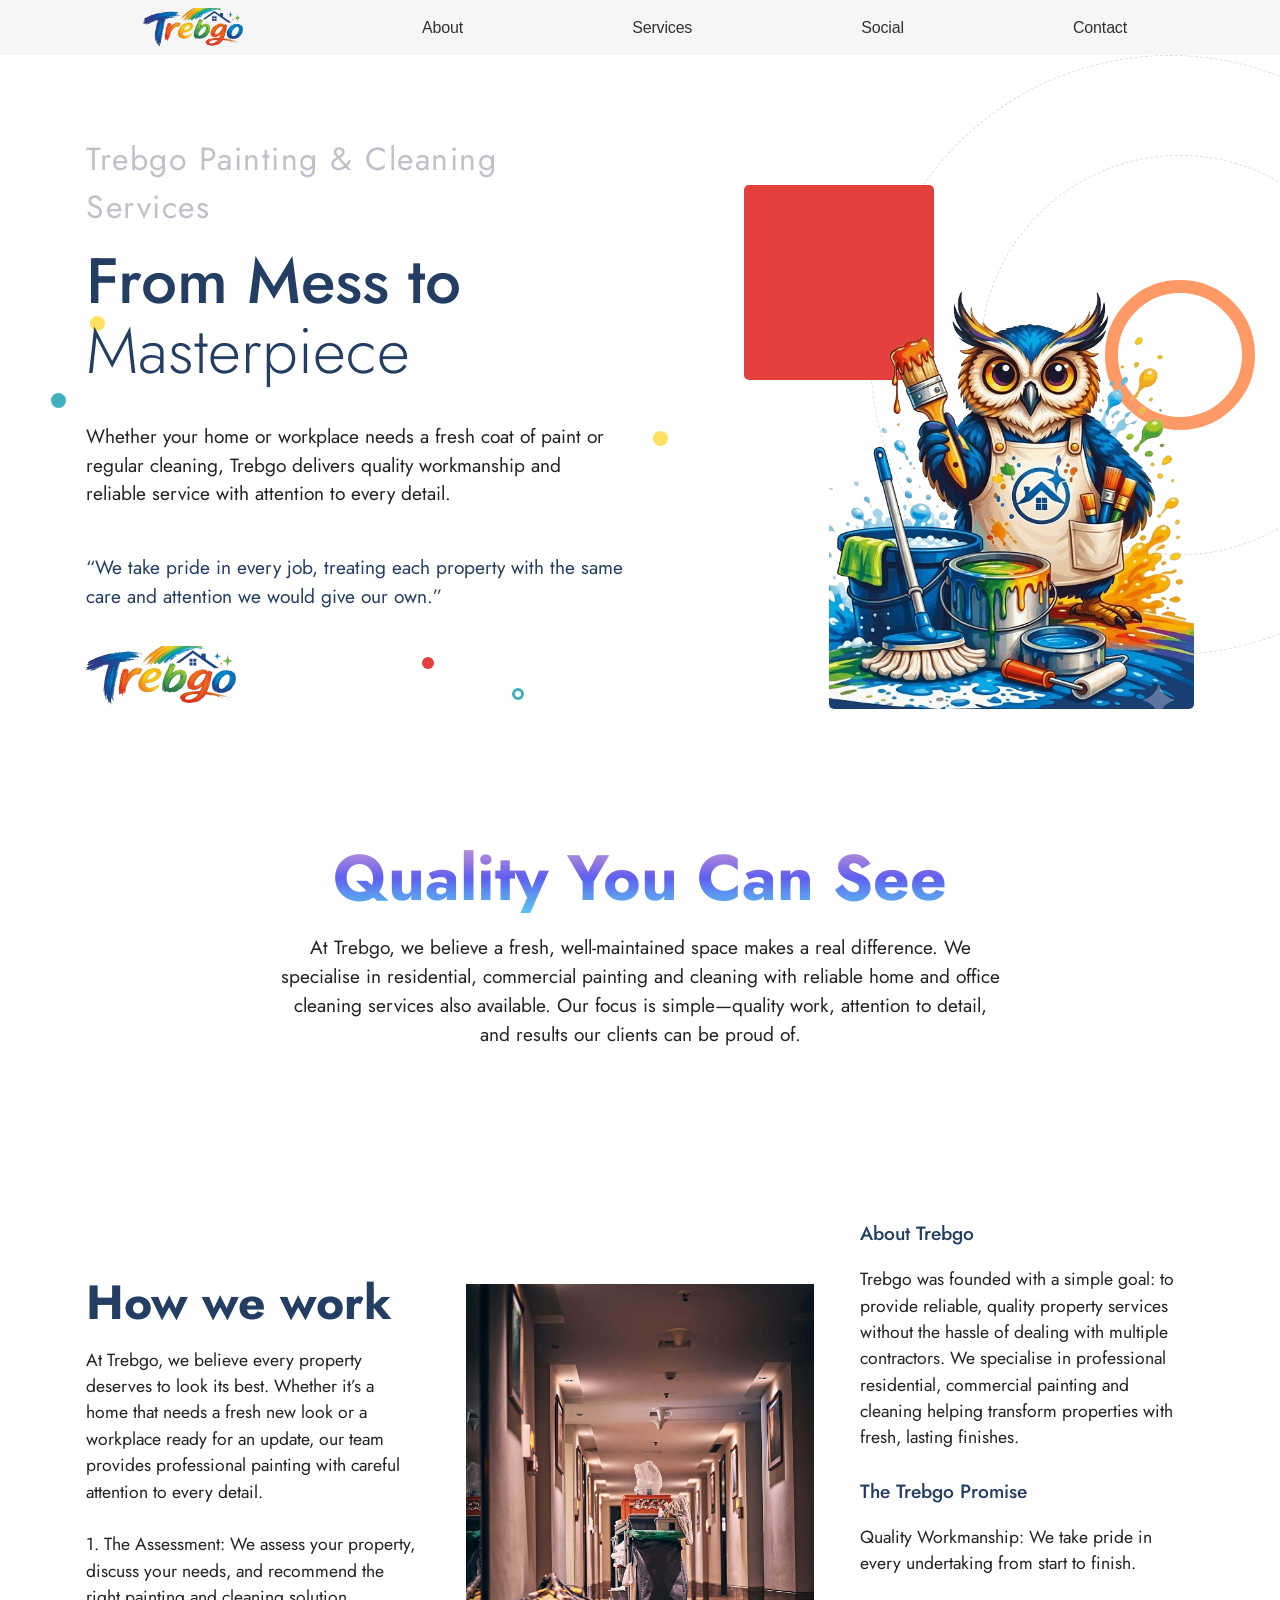
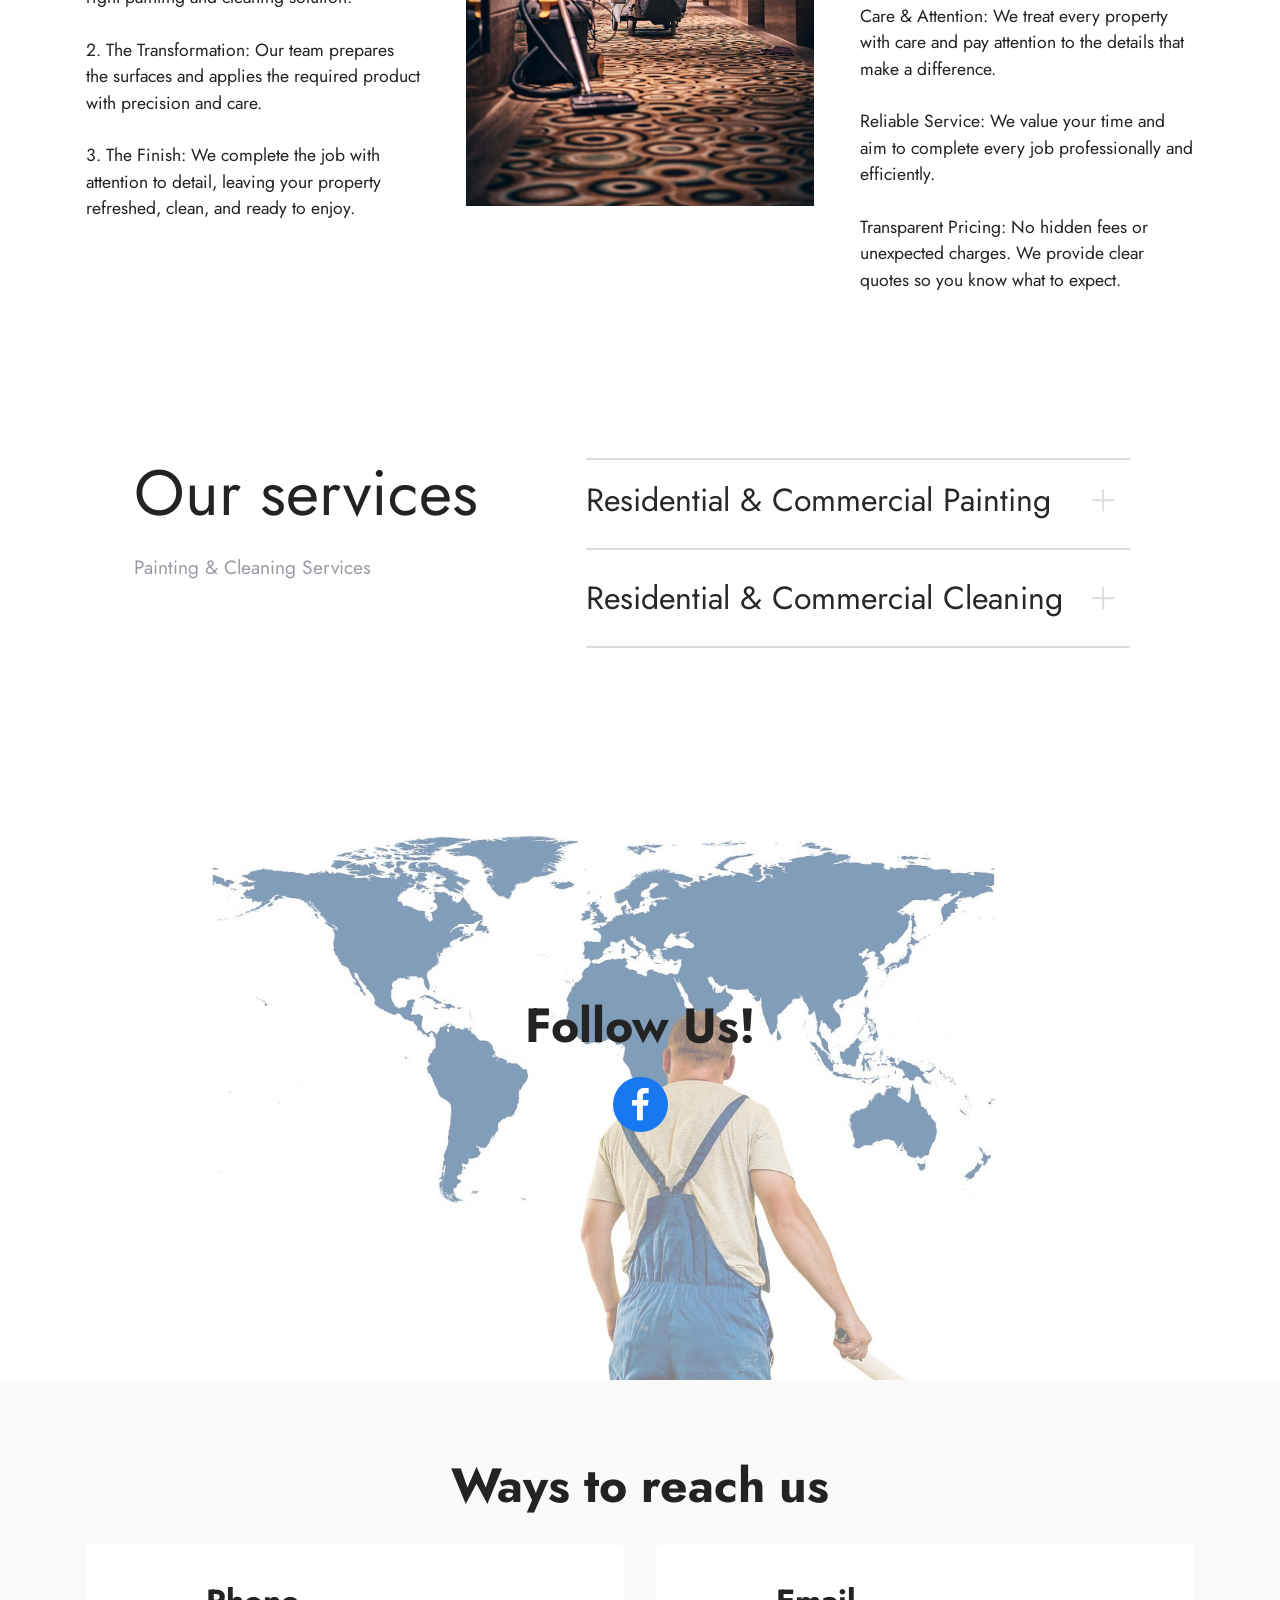
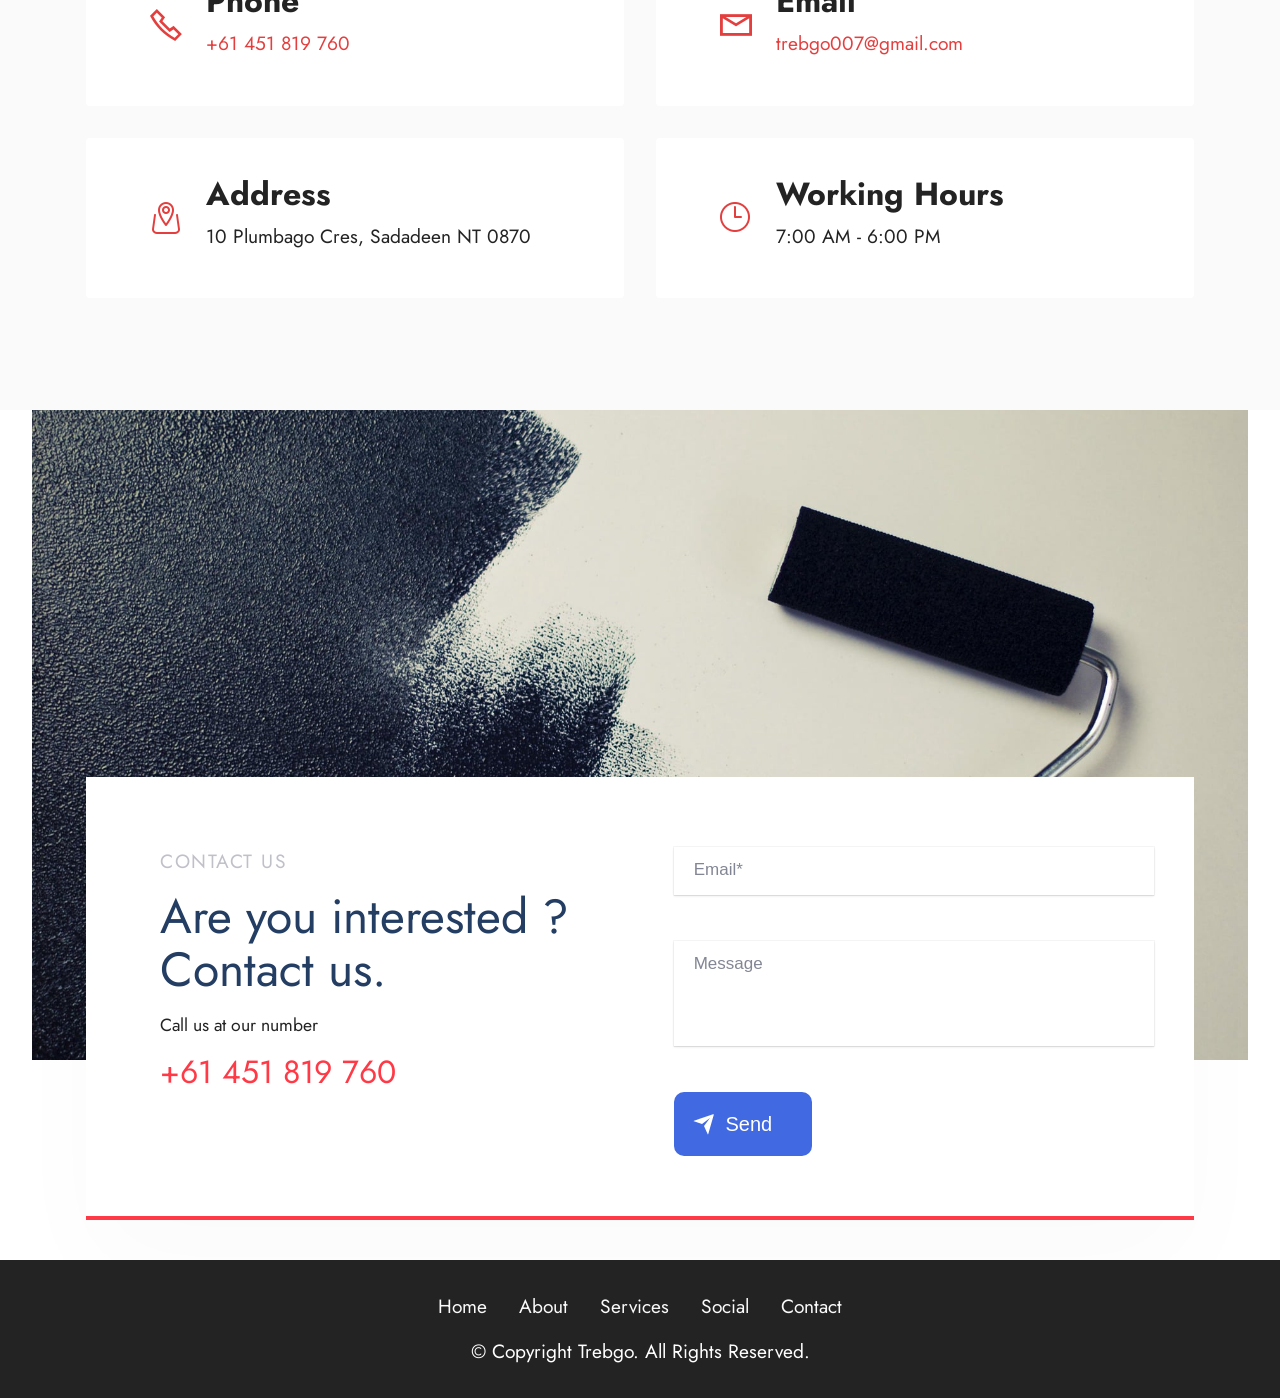
==== commit 9ee8bcf0: "Add files via upload" ====
--- a/index.html
+++ b/index.html
@@ -113,7 +113,7 @@
 
 </head>
 <body>
-<div class="shin-nav home"><div class="shin-bg"><div class="shin-container"><a href="index.html#top" class="shin-logo-link"><img src="imgs/trebgologo.webp" class="shin-logo" alt="trebgo"></a><a class="shin-lnkdsktp shin-navlink observe" href="index.html#about-page">About</a><a class="shin-lnkdsktp shin-navlink observe" href="index.html#services-page">Services</a><a class="shin-lnkdsktp shin-navlink observe" href="index.html#social-page">Social</a><a class="shin-lnkdsktp shin-navlink observe" href="index.html#contact-page">Contact</a><div class="tempmenubar tempmobilemenu-1"><input type="checkbox" name="mobilemain-1" id="mobilemain-1"><label for="mobilemain-1"><span class="bar bar-1"></span><span class="bar bar-2"></span><span class="bar bar-3"></span></label></div></div></div><div class="temp-nav-tab-container mobile-show-red"><div class="temp-mainmobile-nav-border"><ul class="temp-right-ulli-mobile"><li class="mb-link mb-apt-1"><div><a class="shinmb-link observe" href="index.html#about-page">About</a></div></li><li class="mb-link mb-apt-2"><div><a class="shinmb-link observe" href="index.html#services-page">Services</a></div></li><li class="mb-link mb-apt-3"><div><a class="shinmb-link observe" href="index.html#social-page">Social</a></div></li><li class="mb-link mb-apt-4"><div><a class="shinmb-link observe" href="index.html#contact-page">Contact</a></div></li></ul></div></div></div><section class="content5 modernm4_content5 cid-vp7U0S5YZ7 owlpadtop-adjt"><div class="animation__background"><div class="circle1"></div><div class="circle2"></div><div class="circle3"></div><div class="trebcircle1"></div><div class="trebcircle2"></div><div class="trebcircle3"></div><div class="trebcircle4"></div><div class="dashed"><div class="circle"></div></div><div class="dashed__large"></div></div><div class="container"><div class="row"><div class="title__block col-lg-6 owtext-adjt"><h1 class="mbr-section-subtitle mbr-regular mbr-fonts-style display-5 shinhome-1">Trebgo Painting & Cleaning Services</h1><h2 class="mbr-section-title mbr-fonts-style display-1"><strong>From Mess to</strong><br>Masterpiece</h2><p class="mbr-text mbr-fonts-style display-7">Whether your home or workplace needs a fresh coat of paint or regular cleaning, Trebgo delivers quality workmanship and reliable service with attention to every detail.</p><p class="quote mbr-fonts-style display-7">“We take pride in every job, treating each property with the same care and attention we would give our own.”</p><div class="art"><div class="author__image"><img src="assets/images/trebgologo-300x118.webp" alt="trebgo"></div></div></div><div class="col-lg-6 wrap__image owlbg-adjt"><div class="image"><img src="assets/images/trebgoowl-570x662.webp" alt="trebgo owl logo"></div></div></div></div></section><section class="header1 cid-vtsY3ULKfy about-adjt"><div class="container"><div class="row justify-content-center"><div class="col-md-12 col-lg-8"><h3 class="mbr-section-title mbr-fonts-style align-center display-1"><strong>Quality You Can See</strong></h3><h4 class="mbr-section-subtitle align-center mbr-fonts-style display-7">At Trebgo, we believe a fresh, well-maintained space makes a real difference. We specialise in residential, commercial painting and cleaning with reliable home and office cleaning services also available. Our focus is simple—quality work, attention to detail, and results our clients can be proud of.</h4></div></div></div></section><section class="header3 cleanm4_header3 cid-vp82jwfzP4 howwework-adjt obabout" id="about-page"><div class="container"><div class="row align-items-center content-row"><div class="col-lg-4 wrap-block"><div class="contents"><h1 class="mbr-section-title mbr-fonts-style mbr-bold display-2">How we work</h1><h4 class="mbr-text mbr-fonts-style mbr-regular mb-4 display-4">At Trebgo, we believe every property deserves to look its best. Whether it’s a home that needs a fresh new look or a workplace ready for an update, our team provides professional painting with careful attention to every detail.<br><br>1. The Assessment: We assess your property, discuss your needs, and recommend the right painting and cleaning solution.<br><br>2. The Transformation: Our team prepares the surfaces and applies the required product with precision and care.<br><br>3. The Finish: We complete the job with attention to detail, leaving your property refreshed, clean, and ready to enjoy.</h4></div></div><div class="col-lg-4"><div class="image-wrap mb-5"><img src="assets/images/02.webp" alt="cleaning equipment"></div></div><div class="col-lg-4 cards"><div class="cards-wrap d-flex"><div class="row-item"><div class="wrapper"><h4 class="mbr-fonts-style mbr-card-title mbr-semibold align-left pb-2 display-7">About Trebgo</h4><p class="mbr-text mbr-fonts-style mbr-regular align-left display-4">Trebgo was founded with a simple goal: to provide reliable, quality property services without the hassle of dealing with multiple contractors. We specialise in professional residential, commercial painting and cleaning helping transform properties with fresh, lasting finishes.</p></div></div><div class="row-item"><div class="wrapper"><h4 class="mbr-fonts-style mbr-card-title mbr-semibold align-left pb-2 display-7">The Trebgo Promise</h4><p class="mbr-text mbr-fonts-style mbr-regular align-left display-4">Quality Workmanship: We take pride in every undertaking from start to finish.<br><br>Care &amp; Attention: We treat every property with care and pay attention to the details that make a difference.<br><br>Reliable Service: We value your time and aim to complete every job professionally and efficiently.<br><br>Transparent Pricing: No hidden fees or unexpected charges. We provide clear quotes so you know what to expect.</p></div></div></div></div></div></div></section><section class="content3 cid-vtt19rnkW3 services-adjt observices" id="services-page"><div class="container"><div class="content d-flex justify-content-center"><div class="section-head align-left"><h3 class="mbr-section-title mb-md-4 mbr-fonts-style display-1">Our services</h3><p class="mbr-text mbr-fonts-style mb-4 display-7">Painting & Cleaning Services</p></div><div id="bootstrap-toggle" class="toggle-panel accordionStyles tab-content serviceslist-adjt"><div class="card mb-3"><div class="card-header pt-3" role="tab" id="headingOne"><a role="button" class="collapsed panel-title text-black" data-toggle="collapse" data-bs-toggle="collapse" data-core="" href="#collapse1_35" aria-expanded="false" aria-controls="collapse1"><h6 class="panel-title-edit mbr-fonts-style mb-0 display-5">Residential & Commercial Painting</h6><span class="mobi-mbri mobi-mbri-plus mbr-iconfont mbr-iconfont-btn" style="font-size:30px"></span></a></div><div id="collapse1_35" class="panel-collapse noScroll collapse" role="tabpanel" aria-labelledby="headingOne"><div class="panel-body tabsm-txt"><p class="mbr-fonts-style panel-text display-7">Give your property a fresh new look with professional painting and careful attention to detail. From preparation to the final coat, we focus on a clean, quality finish that lasts.<br><br>Professional painting is at the heart of what we do. Trebgo provides quality painting services for homes and commercial properties.<br><br>Interior Painting: Refresh living rooms, kitchens, bedrooms, hallways, ceilings, and other interior spaces with a clean, professional finish.<br><br>Exterior Painting: Give your property a fresh, well-maintained appearance with quality exterior painting for homes and commercial spaces.<br><br>Cabinet & Trim Painting: Refresh cabinets, doors, trims, and other painted surfaces to give your space an updated look.<br><br>Surface Preparation & Minor Repairs: We prepare surfaces before painting by addressing minor cracks, dents, and imperfections to achieve a smoother finish.</p></div></div></div><div class="card mb-3"><div class="card-header" role="tab" id="headingTwo"><a role="button" class="collapsed panel-title text-black" data-toggle="collapse" data-bs-toggle="collapse" data-core="" href="#collapse2_35" aria-expanded="false" aria-controls="collapse2"><h6 class="panel-title-edit mbr-fonts-style mb-0 display-5">Residential & Commercial Cleaning</h6><span class="mobi-mbri mobi-mbri-plus mbr-iconfont mbr-iconfont-btn" style="font-size:30px"></span></a></div><div id="collapse2_35" class="panel-collapse noScroll collapse" role="tabpanel" aria-labelledby="headingTwo"><div class="panel-body tabsm-txt"><p class="mbr-fonts-style panel-text display-7">Reliable cleaning for homes and workplaces, helping keep your space fresh, tidy, and well maintained.<br><br>Whether offices, residential, new builds or renovations, Trebgo painting and cleaning services can cater for all your needs, surface cleaning or deep cleans we have you covered.</p></div></div></div></div></div></div></section><section class="share3 cid-vtsXwBfUfs social-adjt obsocial" id="social-page"><div class="mbr-overlay" style="opacity:.5;background-color:#fff"></div><div class="container"><div class="media-container-row"><div class="col-12"><h3 class="mbr-section-title align-center mb-3 mbr-fonts-style display-2"><strong>Follow Us!</strong></h3><div class="social-list align-center"><a class="iconfont-wrapper bg-facebook m-2" target="_blank" href="https://www.facebook.com/TrebgoPaintAndCleaningServices"><span class="socicon-facebook socicon"></span></a></div></div></div></div></section><section class="contacts2 cid-sFzIA7KGYz obcontact" id="contact-page"><div class="container"><div class="mbr-section-head"><h3 class="mbr-section-title mbr-fonts-style align-center mb-0 display-2"><strong>Ways to reach us</strong></h3></div><div class="row justify-content-center mt-4"><div class="card col-12 col-md-6"><div class="card-wrapper"><div class="image-wrapper"><span class="mbr-iconfont mobi-mbri-phone mobi-mbri"></span></div><div class="text-wrapper"><h6 class="card-title mbr-fonts-style mb-1 display-5"><strong>Phone</strong></h6><p class="mbr-text mbr-fonts-style display-7"><a href="tel:+61 451 819 760" class="text-primary">+61 451 819 760</a></p></div></div></div><div class="card col-12 col-md-6"><div class="card-wrapper"><div class="image-wrapper"><span class="mbr-iconfont mobi-mbri-letter mobi-mbri"></span></div><div class="text-wrapper"><h6 class="card-title mbr-fonts-style mb-1 display-5"><strong>Email</strong></h6><p class="mbr-text mbr-fonts-style display-7"><a href="mailto:trebgo007@gmail.com" class="text-primary">trebgo007@gmail.com</a></p></div></div></div><div class="card col-12 col-md-6"><div class="card-wrapper"><div class="image-wrapper"><span class="mbr-iconfont mbrib-map-pin"></span></div><div class="text-wrapper"><h6 class="card-title mbr-fonts-style mb-1 display-5"><strong>Address</strong></h6><p class="mbr-text mbr-fonts-style display-7">10 Plumbago Cres, Sadadeen NT 0870</p></div></div></div><div class="card col-12 col-md-6"><div class="card-wrapper"><div class="image-wrapper"><span class="mbr-iconfont mbrib-clock"></span></div><div class="text-wrapper"><h6 class="card-title mbr-fonts-style mb-1 display-5"><strong>Working Hours</strong></h6><p class="mbr-text mbr-fonts-style display-7">7:00 AM - 6:00 PM</p></div></div></div></div></div></section><section class="form2 modernm4_form2 cid-vp3s8BAvyG obcontact" id="form2-d"><div class="container-fluid"><div class="image"><div class="form__wrap"><div class="container"><div class="inner__wrap"><div class="row flex-row-reverse"><div class="col-lg-6 subscribe__form"><div class="d-flex" data-form-type="formoid"><form action="" method="POST" class="mbr-form form-with-styler" data-form-title="Trebgo Form"><input type="hidden" name="email" data-form-email="true" value="b00YBOk14hudz1L5Z0XdlvgljFPvOxok3PjK2QotZgaubOISrSPPjGYf8ApD0YdTXzbs16gMfJXRPO3HvrAmIw6YEON3AvEi1hmhH6ZusCiCubl2xMlN9WGlKWKzi7I8.x5Rba+gnTGssyxV28zkGHth7hfHYiyTBvnsjTAVcQipdy7RzXF7zLH12fKqX7a2Fjrnz0Jk3W7Oyfjk4BfxwSQJZeHbg728J9sLimNv3GQp01hiwi0y0CMx6wOQkTz5H"><div class="row"><div hidden="hidden" data-form-alert="" class="alert alert-success col-12 trbfont-adjt">Thank you for contacting us. Well get back to you.</div><div hidden="hidden" data-form-alert-danger="" class="alert alert-danger col-12"></div></div><div class="dragArea row"><div class="col-lg-12 col-md-12 col-sm-12 form-group mb-3" data-for="e-mail"><input type="email" name="e-mail" placeholder="Email*" data-form-field="email" class="form-control display-7 trbfont-adjt" value="" id="e-mail-form2-d" required></div><div class="col-lg-12 col-md-12 col-sm-12 form-group mb-3" data-for="message"><textarea name="message" placeholder="Message" data-form-field="message" class="form-control display-7 trbfont-adjt" id="message-form2-d" required></textarea></div><div class="col-7 input-group-btn d-flex"><button class="trbbutton trbfont-adjt" type="submit"><div class="svg-wrapper-1"><div class="svg-wrapper"><svg xmlns="http://www.w3.org/2000/svg" viewBox="0 0 24 24" width="24" height="24"><path fill="none" d="M0 0h24v24H0z"></path><path fill="currentColor" d="M1.946 9.315c-.522-.174-.527-.455.01-.634l19.087-6.362c.529-.176.832.12.684.638l-5.454 19.086c-.15.529-.455.547-.679.045L12 14l6-8-8 6-8.054-2.685z"></path></svg></div></div><span>Send</span></button></div></div></form></div></div><div class="col-lg-6 title__block"><h4 class="mbr-section-subtitle mbr-medium mbr-fonts-style display-7">CONTACT US</h4><h3 class="mbr-section-title mbr-medium mbr-fonts-style display-2">Are you interested ? Contact us.<br></h3><p class="mbr-text mbr-fonts-style display-4">Call us at our number</p><p class="phone mbr-fonts-style display-5">+61 451 819 760</p></div></div></div></div></div></div></div></section><section class="footer3 cid-sFCygHrmNf" once="footers" id="footer3-24"><div class="container"><div class="row align-center mbr-white"><div class="row row-links"><ul class="foot-menu"><li class="foot-menu-item mbr-fonts-style display-7"><a href="#top" class="text-white">Home</a></li><li class="foot-menu-item mbr-fonts-style display-7"><a href="index.html#about-page" class="text-white text-primary">About</a></li><li class="foot-menu-item mbr-fonts-style display-7"><a href="index.html#services-page" class="text-white text-primary">Services</a></li><li class="foot-menu-item mbr-fonts-style display-7"><a href="index.html#social-page" class="text-white text-primary">Social</a></li><li class="foot-menu-item mbr-fonts-style display-7"><a href="index.html#contact-page" class="text-white text-primary">Contact</a></li></ul></div><div class="row row-copirayt"><p class="mbr-text mb-0 mbr-fonts-style mbr-white align-center display-7">© Copyright Trebgo. All Rights Reserved.</p></div></div></div></section>
+<div class="shin-nav home"><div class="shin-bg"><div class="shin-container"><a href="index.html#top" class="shin-logo-link"><img src="imgs/trebgologo.webp" class="shin-logo" alt="trebgo"></a><a class="shin-lnkdsktp shin-navlink observe" href="index.html#about-page">About</a><a class="shin-lnkdsktp shin-navlink observe" href="index.html#services-page">Services</a><a class="shin-lnkdsktp shin-navlink observe" href="index.html#social-page">Social</a><a class="shin-lnkdsktp shin-navlink observe" href="index.html#contact-page">Contact</a><div class="tempmenubar tempmobilemenu-1"><input type="checkbox" name="mobilemain-1" id="mobilemain-1"><label for="mobilemain-1"><span class="bar bar-1"></span><span class="bar bar-2"></span><span class="bar bar-3"></span></label></div></div></div><div class="temp-nav-tab-container mobile-show-red"><div class="temp-mainmobile-nav-border"><ul class="temp-right-ulli-mobile"><li class="mb-link mb-apt-1"><div><a class="shinmb-link observe" href="index.html#about-page">About</a></div></li><li class="mb-link mb-apt-2"><div><a class="shinmb-link observe" href="index.html#services-page">Services</a></div></li><li class="mb-link mb-apt-3"><div><a class="shinmb-link observe" href="index.html#social-page">Social</a></div></li><li class="mb-link mb-apt-4"><div><a class="shinmb-link observe" href="index.html#contact-page">Contact</a></div></li></ul></div></div></div><section class="content5 modernm4_content5 cid-vp7U0S5YZ7 owlpadtop-adjt"><div class="animation__background"><div class="circle1"></div><div class="circle2"></div><div class="circle3"></div><div class="trebcircle1"></div><div class="trebcircle2"></div><div class="trebcircle3"></div><div class="trebcircle4"></div><div class="dashed"><div class="circle"></div></div><div class="dashed__large"></div></div><div class="container"><div class="row"><div class="title__block col-lg-6 owtext-adjt"><h1 class="mbr-section-subtitle mbr-regular mbr-fonts-style display-5 shinhome-1">Trebgo Painting & Cleaning Services</h1><h2 class="mbr-section-title mbr-fonts-style display-1"><strong>From Mess to</strong><br>Masterpiece</h2><p class="mbr-text mbr-fonts-style display-7">Whether your home or workplace needs a fresh coat of paint or regular cleaning, Trebgo delivers quality workmanship and reliable service with attention to every detail.</p><p class="quote mbr-fonts-style display-7">“We take pride in every job, treating each property with the same care and attention we would give our own.”</p><div class="art"><div class="author__image"><img src="assets/images/trebgologo-300x118.webp" alt="trebgo"></div></div></div><div class="col-lg-6 wrap__image owlbg-adjt"><div class="image"><img src="assets/images/trebgoowl-570x662.webp" alt="trebgo owl logo" fetchpriority="high"></div></div></div></div></section><section class="header1 cid-vtsY3ULKfy about-adjt"><div class="container"><div class="row justify-content-center"><div class="col-md-12 col-lg-8"><h3 class="mbr-section-title mbr-fonts-style align-center display-1"><strong>Quality You Can See</strong></h3><h4 class="mbr-section-subtitle align-center mbr-fonts-style display-7">At Trebgo, we believe a fresh, well-maintained space makes a real difference. We specialise in residential, commercial painting and cleaning with reliable home and office cleaning services also available. Our focus is simple—quality work, attention to detail, and results our clients can be proud of.</h4></div></div></div></section><section class="header3 cleanm4_header3 cid-vp82jwfzP4 howwework-adjt obabout" id="about-page"><div class="container"><div class="row align-items-center content-row"><div class="col-lg-4 wrap-block"><div class="contents"><h1 class="mbr-section-title mbr-fonts-style mbr-bold display-2">How we work</h1><h4 class="mbr-text mbr-fonts-style mbr-regular mb-4 display-4">At Trebgo, we believe every property deserves to look its best. Whether it’s a home that needs a fresh new look or a workplace ready for an update, our team provides professional painting with careful attention to every detail.<br><br>1. The Assessment: We assess your property, discuss your needs, and recommend the right painting and cleaning solution.<br><br>2. The Transformation: Our team prepares the surfaces and applies the required product with precision and care.<br><br>3. The Finish: We complete the job with attention to detail, leaving your property refreshed, clean, and ready to enjoy.</h4></div></div><div class="col-lg-4"><div class="image-wrap mb-5"><img src="assets/images/02.webp" alt="cleaning equipment"></div></div><div class="col-lg-4 cards"><div class="cards-wrap d-flex"><div class="row-item"><div class="wrapper"><h4 class="mbr-fonts-style mbr-card-title mbr-semibold align-left pb-2 display-7">About Trebgo</h4><p class="mbr-text mbr-fonts-style mbr-regular align-left display-4">Trebgo was founded with a simple goal: to provide reliable, quality property services without the hassle of dealing with multiple contractors. We specialise in professional residential, commercial painting and cleaning helping transform properties with fresh, lasting finishes.</p></div></div><div class="row-item"><div class="wrapper"><h4 class="mbr-fonts-style mbr-card-title mbr-semibold align-left pb-2 display-7">The Trebgo Promise</h4><p class="mbr-text mbr-fonts-style mbr-regular align-left display-4">Quality Workmanship: We take pride in every undertaking from start to finish.<br><br>Care &amp; Attention: We treat every property with care and pay attention to the details that make a difference.<br><br>Reliable Service: We value your time and aim to complete every job professionally and efficiently.<br><br>Transparent Pricing: No hidden fees or unexpected charges. We provide clear quotes so you know what to expect.</p></div></div></div></div></div></div></section><section class="content3 cid-vtt19rnkW3 services-adjt observices" id="services-page"><div class="container"><div class="content d-flex justify-content-center"><div class="section-head align-left"><h3 class="mbr-section-title mb-md-4 mbr-fonts-style display-1">Our services</h3><p class="mbr-text mbr-fonts-style mb-4 display-7">Painting & Cleaning Services</p></div><div id="bootstrap-toggle" class="toggle-panel accordionStyles tab-content serviceslist-adjt"><div class="card mb-3"><div class="card-header pt-3" role="tab" id="headingOne"><a role="button" class="collapsed panel-title text-black" data-toggle="collapse" data-bs-toggle="collapse" data-core="" href="#collapse1_35" aria-expanded="false" aria-controls="collapse1"><h6 class="panel-title-edit mbr-fonts-style mb-0 display-5">Residential & Commercial Painting</h6><span class="mobi-mbri mobi-mbri-plus mbr-iconfont mbr-iconfont-btn" style="font-size:30px"></span></a></div><div id="collapse1_35" class="panel-collapse noScroll collapse" role="tabpanel" aria-labelledby="headingOne"><div class="panel-body tabsm-txt"><p class="mbr-fonts-style panel-text display-7">Give your property a fresh new look with professional painting and careful attention to detail. From preparation to the final coat, we focus on a clean, quality finish that lasts.<br><br>Professional painting is at the heart of what we do. Trebgo provides quality painting services for homes and commercial properties.<br><br>Interior Painting: Refresh living rooms, kitchens, bedrooms, hallways, ceilings, and other interior spaces with a clean, professional finish.<br><br>Exterior Painting: Give your property a fresh, well-maintained appearance with quality exterior painting for homes and commercial spaces.<br><br>Cabinet & Trim Painting: Refresh cabinets, doors, trims, and other painted surfaces to give your space an updated look.<br><br>Surface Preparation & Minor Repairs: We prepare surfaces before painting by addressing minor cracks, dents, and imperfections to achieve a smoother finish.</p></div></div></div><div class="card mb-3"><div class="card-header" role="tab" id="headingTwo"><a role="button" class="collapsed panel-title text-black" data-toggle="collapse" data-bs-toggle="collapse" data-core="" href="#collapse2_35" aria-expanded="false" aria-controls="collapse2"><h6 class="panel-title-edit mbr-fonts-style mb-0 display-5">Residential & Commercial Cleaning</h6><span class="mobi-mbri mobi-mbri-plus mbr-iconfont mbr-iconfont-btn" style="font-size:30px"></span></a></div><div id="collapse2_35" class="panel-collapse noScroll collapse" role="tabpanel" aria-labelledby="headingTwo"><div class="panel-body tabsm-txt"><p class="mbr-fonts-style panel-text display-7">Reliable cleaning for homes and workplaces, helping keep your space fresh, tidy, and well maintained.<br><br>Whether offices, residential, new builds or renovations, Trebgo painting and cleaning services can cater for all your needs, surface cleaning or deep cleans we have you covered.</p></div></div></div></div></div></div></section><section class="share3 cid-vtsXwBfUfs social-adjt obsocial" id="social-page"><div class="mbr-overlay" style="opacity:.5;background-color:#fff"></div><div class="container"><div class="media-container-row"><div class="col-12"><h3 class="mbr-section-title align-center mb-3 mbr-fonts-style display-2"><strong>Follow Us!</strong></h3><div class="social-list align-center"><a class="iconfont-wrapper bg-facebook m-2" target="_blank" href="https://www.facebook.com/TrebgoPaintAndCleaningServices"><span class="socicon-facebook socicon"></span></a></div></div></div></div></section><section class="contacts2 cid-sFzIA7KGYz obcontact" id="contact-page"><div class="container"><div class="mbr-section-head"><h3 class="mbr-section-title mbr-fonts-style align-center mb-0 display-2"><strong>Ways to reach us</strong></h3></div><div class="row justify-content-center mt-4"><div class="card col-12 col-md-6"><div class="card-wrapper"><div class="image-wrapper"><span class="mbr-iconfont mobi-mbri-phone mobi-mbri"></span></div><div class="text-wrapper"><h6 class="card-title mbr-fonts-style mb-1 display-5"><strong>Phone</strong></h6><p class="mbr-text mbr-fonts-style display-7"><a href="tel:+61 451 819 760" class="text-primary">+61 451 819 760</a></p></div></div></div><div class="card col-12 col-md-6"><div class="card-wrapper"><div class="image-wrapper"><span class="mbr-iconfont mobi-mbri-letter mobi-mbri"></span></div><div class="text-wrapper"><h6 class="card-title mbr-fonts-style mb-1 display-5"><strong>Email</strong></h6><p class="mbr-text mbr-fonts-style display-7"><a href="mailto:trebgo007@gmail.com" class="text-primary">trebgo007@gmail.com</a></p></div></div></div><div class="card col-12 col-md-6"><div class="card-wrapper"><div class="image-wrapper"><span class="mbr-iconfont mbrib-map-pin"></span></div><div class="text-wrapper"><h6 class="card-title mbr-fonts-style mb-1 display-5"><strong>Address</strong></h6><p class="mbr-text mbr-fonts-style display-7">10 Plumbago Cres, Sadadeen NT 0870</p></div></div></div><div class="card col-12 col-md-6"><div class="card-wrapper"><div class="image-wrapper"><span class="mbr-iconfont mbrib-clock"></span></div><div class="text-wrapper"><h6 class="card-title mbr-fonts-style mb-1 display-5"><strong>Working Hours</strong></h6><p class="mbr-text mbr-fonts-style display-7">7:00 AM - 6:00 PM</p></div></div></div></div></div></section><section class="form2 modernm4_form2 cid-vp3s8BAvyG obcontact" id="form2-d"><div class="container-fluid"><div class="image"><div class="form__wrap"><div class="container"><div class="inner__wrap"><div class="row flex-row-reverse"><div class="col-lg-6 subscribe__form"><div class="d-flex" data-form-type="formoid"><form action="" method="POST" class="mbr-form form-with-styler" data-form-title="Trebgo Form"><input type="hidden" name="email" data-form-email="true" value="b00YBOk14hudz1L5Z0XdlvgljFPvOxok3PjK2QotZgaubOISrSPPjGYf8ApD0YdTXzbs16gMfJXRPO3HvrAmIw6YEON3AvEi1hmhH6ZusCiCubl2xMlN9WGlKWKzi7I8.x5Rba+gnTGssyxV28zkGHth7hfHYiyTBvnsjTAVcQipdy7RzXF7zLH12fKqX7a2Fjrnz0Jk3W7Oyfjk4BfxwSQJZeHbg728J9sLimNv3GQp01hiwi0y0CMx6wOQkTz5H"><div class="row"><div hidden="hidden" data-form-alert="" class="alert alert-success col-12 trbfont-adjt">Thank you for contacting us. Well get back to you.</div><div hidden="hidden" data-form-alert-danger="" class="alert alert-danger col-12"></div></div><div class="dragArea row"><div class="col-lg-12 col-md-12 col-sm-12 form-group mb-3" data-for="e-mail"><input type="email" name="e-mail" placeholder="Email*" data-form-field="email" class="form-control display-7 trbfont-adjt" value="" id="e-mail-form2-d" required></div><div class="col-lg-12 col-md-12 col-sm-12 form-group mb-3" data-for="message"><textarea name="message" placeholder="Message" data-form-field="message" class="form-control display-7 trbfont-adjt" id="message-form2-d" required></textarea></div><div class="col-7 input-group-btn d-flex"><button class="trbbutton trbfont-adjt" type="submit"><div class="svg-wrapper-1"><div class="svg-wrapper"><svg xmlns="http://www.w3.org/2000/svg" viewBox="0 0 24 24" width="24" height="24"><path fill="none" d="M0 0h24v24H0z"></path><path fill="currentColor" d="M1.946 9.315c-.522-.174-.527-.455.01-.634l19.087-6.362c.529-.176.832.12.684.638l-5.454 19.086c-.15.529-.455.547-.679.045L12 14l6-8-8 6-8.054-2.685z"></path></svg></div></div><span>Send</span></button></div></div></form></div></div><div class="col-lg-6 title__block"><h4 class="mbr-section-subtitle mbr-medium mbr-fonts-style display-7">CONTACT US</h4><h3 class="mbr-section-title mbr-medium mbr-fonts-style display-2">Are you interested ? Contact us.<br></h3><p class="mbr-text mbr-fonts-style display-4">Call us at our number</p><p class="phone mbr-fonts-style display-5">+61 451 819 760</p></div></div></div></div></div></div></div></section><section class="footer3 cid-sFCygHrmNf" once="footers" id="footer3-24"><div class="container"><div class="row align-center mbr-white"><div class="row row-links"><ul class="foot-menu"><li class="foot-menu-item mbr-fonts-style display-7"><a href="#top" class="text-white">Home</a></li><li class="foot-menu-item mbr-fonts-style display-7"><a href="index.html#about-page" class="text-white text-primary">About</a></li><li class="foot-menu-item mbr-fonts-style display-7"><a href="index.html#services-page" class="text-white text-primary">Services</a></li><li class="foot-menu-item mbr-fonts-style display-7"><a href="index.html#social-page" class="text-white text-primary">Social</a></li><li class="foot-menu-item mbr-fonts-style display-7"><a href="index.html#contact-page" class="text-white text-primary">Contact</a></li></ul></div><div class="row row-copirayt"><p class="mbr-text mb-0 mbr-fonts-style mbr-white align-center display-7">© Copyright Trebgo. All Rights Reserved.</p></div></div></div></section>
     <script src="assets/nav/js/jquery-3.7.1.min.js"></script>
     <script src="assets/nav/js/nav.js"></script>
     <script src="assets/bootstrap/js/bootstrap.bundle.min.js"></script>
--- a/assets/web/assets/mb-icons2/mbicons2.css
+++ b/assets/web/assets/mb-icons2/mbicons2.css
@@ -1,499 +1 @@
-@font-face {
-  font-family: 'Moririse2';
-  font-display: swap;
-  src:  url('mobirise2.eot?f2bix4');
-  src:  url('mobirise2.eot?f2bix4#iefix') format('embedded-opentype'),
-    url('mobirise2.woff2?f2bix4') format('woff2'),
-    url('mobirise2.woff?f2bix4') format('woff'),
-    url('mobirise2.ttf?f2bix4') format('truetype'),
-    url('mobirise2.svg?f2bix4#mobirise2') format('svg');
-  font-weight: normal;
-  font-style: normal;
-}
-
-[class^="mobi-"], [class*=" mobi-"] {
-  /* use !important to prevent issues with browser extensions that change fonts */
-  font-family: 'Moririse2' !important;
-  speak: none;
-  font-style: normal;
-  font-weight: normal;
-  font-variant: normal;
-  text-transform: none;
-  line-height: 1;
-
-  /* Better Font Rendering =========== */
-  -webkit-font-smoothing: antialiased;
-  -moz-osx-font-smoothing: grayscale;
-}
-
-.mobi-mbri-add-submenu:before {
-  content: "\e900";
-}
-.mobi-mbri-alert:before {
-  content: "\e901";
-}
-.mobi-mbri-align-center:before {
-  content: "\e902";
-}
-.mobi-mbri-align-justify:before {
-  content: "\e903";
-}
-.mobi-mbri-align-left:before {
-  content: "\e904";
-}
-.mobi-mbri-align-right:before {
-  content: "\e905";
-}
-.mobi-mbri-android:before {
-  content: "\e906";
-}
-.mobi-mbri-apple:before {
-  content: "\e907";
-}
-.mobi-mbri-arrow-down:before {
-  content: "\e908";
-}
-.mobi-mbri-arrow-next:before {
-  content: "\e909";
-}
-.mobi-mbri-arrow-prev:before {
-  content: "\e90a";
-}
-.mobi-mbri-arrow-up:before {
-  content: "\e90b";
-}
-.mobi-mbri-bold:before {
-  content: "\e90c";
-}
-.mobi-mbri-bookmark:before {
-  content: "\e90d";
-}
-.mobi-mbri-bootstrap:before {
-  content: "\e90e";
-}
-.mobi-mbri-briefcase:before {
-  content: "\e90f";
-}
-.mobi-mbri-browse:before {
-  content: "\e910";
-}
-.mobi-mbri-bulleted-list:before {
-  content: "\e911";
-}
-.mobi-mbri-calendar:before {
-  content: "\e912";
-}
-.mobi-mbri-camera:before {
-  content: "\e913";
-}
-.mobi-mbri-cart-add:before {
-  content: "\e914";
-}
-.mobi-mbri-cart-full:before {
-  content: "\e915";
-}
-.mobi-mbri-cash:before {
-  content: "\e916";
-}
-.mobi-mbri-change-style:before {
-  content: "\e917";
-}
-.mobi-mbri-chat:before {
-  content: "\e918";
-}
-.mobi-mbri-clock:before {
-  content: "\e919";
-}
-.mobi-mbri-close:before {
-  content: "\e91a";
-}
-.mobi-mbri-cloud:before {
-  content: "\e91b";
-}
-.mobi-mbri-code:before {
-  content: "\e91c";
-}
-.mobi-mbri-contact-form:before {
-  content: "\e91d";
-}
-.mobi-mbri-credit-card:before {
-  content: "\e91e";
-}
-.mobi-mbri-cursor-click:before {
-  content: "\e91f";
-}
-.mobi-mbri-cust-feedback:before {
-  content: "\e920";
-}
-.mobi-mbri-database:before {
-  content: "\e921";
-}
-.mobi-mbri-delivery:before {
-  content: "\e922";
-}
-.mobi-mbri-desktop:before {
-  content: "\e923";
-}
-.mobi-mbri-devices:before {
-  content: "\e924";
-}
-.mobi-mbri-down:before {
-  content: "\e925";
-}
-.mobi-mbri-download-2:before {
-  content: "\e926";
-}
-.mobi-mbri-download:before {
-  content: "\e927";
-}
-.mobi-mbri-drag-n-drop-2:before {
-  content: "\e928";
-}
-.mobi-mbri-drag-n-drop:before {
-  content: "\e929";
-}
-.mobi-mbri-edit-2:before {
-  content: "\e92a";
-}
-.mobi-mbri-edit:before {
-  content: "\e92b";
-}
-.mobi-mbri-error:before {
-  content: "\e92c";
-}
-.mobi-mbri-extension:before {
-  content: "\e92d";
-}
-.mobi-mbri-features:before {
-  content: "\e92e";
-}
-.mobi-mbri-file:before {
-  content: "\e92f";
-}
-.mobi-mbri-flag:before {
-  content: "\e930";
-}
-.mobi-mbri-folder:before {
-  content: "\e931";
-}
-.mobi-mbri-gift:before {
-  content: "\e932";
-}
-.mobi-mbri-github:before {
-  content: "\e933";
-}
-.mobi-mbri-globe-2:before {
-  content: "\e934";
-}
-.mobi-mbri-globe:before {
-  content: "\e935";
-}
-.mobi-mbri-growing-chart:before {
-  content: "\e936";
-}
-.mobi-mbri-hearth:before {
-  content: "\e937";
-}
-.mobi-mbri-help:before {
-  content: "\e938";
-}
-.mobi-mbri-home:before {
-  content: "\e939";
-}
-.mobi-mbri-hot-cup:before {
-  content: "\e93a";
-}
-.mobi-mbri-idea:before {
-  content: "\e93b";
-}
-.mobi-mbri-image-gallery:before {
-  content: "\e93c";
-}
-.mobi-mbri-image-slider:before {
-  content: "\e93d";
-}
-.mobi-mbri-info:before {
-  content: "\e93e";
-}
-.mobi-mbri-italic:before {
-  content: "\e93f";
-}
-.mobi-mbri-key:before {
-  content: "\e940";
-}
-.mobi-mbri-laptop:before {
-  content: "\e941";
-}
-.mobi-mbri-layers:before {
-  content: "\e942";
-}
-.mobi-mbri-left-right:before {
-  content: "\e943";
-}
-.mobi-mbri-left:before {
-  content: "\e944";
-}
-.mobi-mbri-letter:before {
-  content: "\e945";
-}
-.mobi-mbri-like:before {
-  content: "\e946";
-}
-.mobi-mbri-link:before {
-  content: "\e947";
-}
-.mobi-mbri-lock:before {
-  content: "\e948";
-}
-.mobi-mbri-login:before {
-  content: "\e949";
-}
-.mobi-mbri-logout:before {
-  content: "\e94a";
-}
-.mobi-mbri-magic-stick:before {
-  content: "\e94b";
-}
-.mobi-mbri-map-pin:before {
-  content: "\e94c";
-}
-.mobi-mbri-menu:before {
-  content: "\e94d";
-}
-.mobi-mbri-mobile-2:before {
-  content: "\e94e";
-}
-.mobi-mbri-mobile-horizontal:before {
-  content: "\e94f";
-}
-.mobi-mbri-mobile:before {
-  content: "\e950";
-}
-.mobi-mbri-mobirise:before {
-  content: "\e951";
-}
-.mobi-mbri-more-horizontal:before {
-  content: "\e952";
-}
-.mobi-mbri-more-vertical:before {
-  content: "\e953";
-}
-.mobi-mbri-music:before {
-  content: "\e954";
-}
-.mobi-mbri-new-file:before {
-  content: "\e955";
-}
-.mobi-mbri-numbered-list:before {
-  content: "\e956";
-}
-.mobi-mbri-opened-folder:before {
-  content: "\e957";
-}
-.mobi-mbri-pages:before {
-  content: "\e958";
-}
-.mobi-mbri-paper-plane:before {
-  content: "\e959";
-}
-.mobi-mbri-paperclip:before {
-  content: "\e95a";
-}
-.mobi-mbri-phone:before {
-  content: "\e95b";
-}
-.mobi-mbri-photo:before {
-  content: "\e95c";
-}
-.mobi-mbri-photos:before {
-  content: "\e95d";
-}
-.mobi-mbri-pin:before {
-  content: "\e95e";
-}
-.mobi-mbri-play:before {
-  content: "\e95f";
-}
-.mobi-mbri-plus:before {
-  content: "\e960";
-}
-.mobi-mbri-preview:before {
-  content: "\e961";
-}
-.mobi-mbri-print:before {
-  content: "\e962";
-}
-.mobi-mbri-protect:before {
-  content: "\e963";
-}
-.mobi-mbri-question:before {
-  content: "\e964";
-}
-.mobi-mbri-quote-left:before {
-  content: "\e965";
-}
-.mobi-mbri-quote-right:before {
-  content: "\e966";
-}
-.mobi-mbri-redo:before {
-  content: "\e967";
-}
-.mobi-mbri-refresh:before {
-  content: "\e968";
-}
-.mobi-mbri-responsive-2:before {
-  content: "\e969";
-}
-.mobi-mbri-responsive:before {
-  content: "\e96a";
-}
-.mobi-mbri-right:before {
-  content: "\e96b";
-}
-.mobi-mbri-rocket:before {
-  content: "\e96c";
-}
-.mobi-mbri-sad-face:before {
-  content: "\e96d";
-}
-.mobi-mbri-sale:before {
-  content: "\e96e";
-}
-.mobi-mbri-save:before {
-  content: "\e96f";
-}
-.mobi-mbri-search:before {
-  content: "\e970";
-}
-.mobi-mbri-setting-2:before {
-  content: "\e971";
-}
-.mobi-mbri-setting-3:before {
-  content: "\e972";
-}
-.mobi-mbri-setting:before {
-  content: "\e973";
-}
-.mobi-mbri-share:before {
-  content: "\e974";
-}
-.mobi-mbri-shopping-bag:before {
-  content: "\e975";
-}
-.mobi-mbri-shopping-basket:before {
-  content: "\e976";
-}
-.mobi-mbri-shopping-cart:before {
-  content: "\e977";
-}
-.mobi-mbri-sites:before {
-  content: "\e978";
-}
-.mobi-mbri-smile-face:before {
-  content: "\e979";
-}
-.mobi-mbri-speed:before {
-  content: "\e97a";
-}
-.mobi-mbri-star:before {
-  content: "\e97b";
-}
-.mobi-mbri-success:before {
-  content: "\e97c";
-}
-.mobi-mbri-sun:before {
-  content: "\e97d";
-}
-.mobi-mbri-sun2:before {
-  content: "\e97e";
-}
-.mobi-mbri-tablet-vertical:before {
-  content: "\e97f";
-}
-.mobi-mbri-tablet:before {
-  content: "\e980";
-}
-.mobi-mbri-target:before {
-  content: "\e981";
-}
-.mobi-mbri-timer:before {
-  content: "\e982";
-}
-.mobi-mbri-to-ftp:before {
-  content: "\e983";
-}
-.mobi-mbri-to-local-drive:before {
-  content: "\e984";
-}
-.mobi-mbri-touch-swipe:before {
-  content: "\e985";
-}
-.mobi-mbri-touch:before {
-  content: "\e986";
-}
-.mobi-mbri-trash:before {
-  content: "\e987";
-}
-.mobi-mbri-underline:before {
-  content: "\e988";
-}
-.mobi-mbri-undo:before {
-  content: "\e989";
-}
-.mobi-mbri-unlink:before {
-  content: "\e98a";
-}
-.mobi-mbri-unlock:before {
-  content: "\e98b";
-}
-.mobi-mbri-up-down:before {
-  content: "\e98c";
-}
-.mobi-mbri-up:before {
-  content: "\e98d";
-}
-.mobi-mbri-update:before {
-  content: "\e98e";
-}
-.mobi-mbri-upload-2:before {
-  content: "\e98f";
-}
-.mobi-mbri-upload:before {
-  content: "\e990";
-}
-.mobi-mbri-user-2:before {
-  content: "\e991";
-}
-.mobi-mbri-user:before {
-  content: "\e992";
-}
-.mobi-mbri-users:before {
-  content: "\e993";
-}
-.mobi-mbri-video-play:before {
-  content: "\e994";
-}
-.mobi-mbri-video:before {
-  content: "\e995";
-}
-.mobi-mbri-watch:before {
-  content: "\e996";
-}
-.mobi-mbri-website-theme-2:before {
-  content: "\e997";
-}
-.mobi-mbri-website-theme:before {
-  content: "\e998";
-}
-.mobi-mbri-wifi:before {
-  content: "\e999";
-}
-.mobi-mbri-windows:before {
-  content: "\e99a";
-}
-.mobi-mbri-zoom-in:before {
-  content: "\e99b";
-}
-.mobi-mbri-zoom-out:before {
-  content: "\e99c";
-}
+@font-face {font-family: 'Moririse2';font-display: swap;src: url('mobirise2.eot?f2bix4');src: url('mobirise2.eot?f2bix4#iefix') format('embedded-opentype'), url('mobirise2.woff2?f2bix4') format('woff2'), url('mobirise2.woff?f2bix4') format('woff'), url('mobirise2.ttf?f2bix4') format('truetype'), url('mobirise2.svg?f2bix4#mobirise2') format('svg');font-weight: normal;font-style: normal;}[class^="mobi-"], [class*=" mobi-"] {font-family: 'Moririse2' !important;speak: none;font-style: normal;font-weight: normal;font-variant: normal;text-transform: none;line-height: 1;-webkit-font-smoothing: antialiased;-moz-osx-font-smoothing: grayscale;}.mobi-mbri-add-submenu:before {content: "\e900";}.mobi-mbri-alert:before {content: "\e901";}.mobi-mbri-align-center:before {content: "\e902";}.mobi-mbri-align-justify:before {content: "\e903";}.mobi-mbri-align-left:before {content: "\e904";}.mobi-mbri-align-right:before {content: "\e905";}.mobi-mbri-android:before {content: "\e906";}.mobi-mbri-apple:before {content: "\e907";}.mobi-mbri-arrow-down:before {content: "\e908";}.mobi-mbri-arrow-next:before {content: "\e909";}.mobi-mbri-arrow-prev:before {content: "\e90a";}.mobi-mbri-arrow-up:before {content: "\e90b";}.mobi-mbri-bold:before {content: "\e90c";}.mobi-mbri-bookmark:before {content: "\e90d";}.mobi-mbri-bootstrap:before {content: "\e90e";}.mobi-mbri-briefcase:before {content: "\e90f";}.mobi-mbri-browse:before {content: "\e910";}.mobi-mbri-bulleted-list:before {content: "\e911";}.mobi-mbri-calendar:before {content: "\e912";}.mobi-mbri-camera:before {content: "\e913";}.mobi-mbri-cart-add:before {content: "\e914";}.mobi-mbri-cart-full:before {content: "\e915";}.mobi-mbri-cash:before {content: "\e916";}.mobi-mbri-change-style:before {content: "\e917";}.mobi-mbri-chat:before {content: "\e918";}.mobi-mbri-clock:before {content: "\e919";}.mobi-mbri-close:before {content: "\e91a";}.mobi-mbri-cloud:before {content: "\e91b";}.mobi-mbri-code:before {content: "\e91c";}.mobi-mbri-contact-form:before {content: "\e91d";}.mobi-mbri-credit-card:before {content: "\e91e";}.mobi-mbri-cursor-click:before {content: "\e91f";}.mobi-mbri-cust-feedback:before {content: "\e920";}.mobi-mbri-database:before {content: "\e921";}.mobi-mbri-delivery:before {content: "\e922";}.mobi-mbri-desktop:before {content: "\e923";}.mobi-mbri-devices:before {content: "\e924";}.mobi-mbri-down:before {content: "\e925";}.mobi-mbri-download-2:before {content: "\e926";}.mobi-mbri-download:before {content: "\e927";}.mobi-mbri-drag-n-drop-2:before {content: "\e928";}.mobi-mbri-drag-n-drop:before {content: "\e929";}.mobi-mbri-edit-2:before {content: "\e92a";}.mobi-mbri-edit:before {content: "\e92b";}.mobi-mbri-error:before {content: "\e92c";}.mobi-mbri-extension:before {content: "\e92d";}.mobi-mbri-features:before {content: "\e92e";}.mobi-mbri-file:before {content: "\e92f";}.mobi-mbri-flag:before {content: "\e930";}.mobi-mbri-folder:before {content: "\e931";}.mobi-mbri-gift:before {content: "\e932";}.mobi-mbri-github:before {content: "\e933";}.mobi-mbri-globe-2:before {content: "\e934";}.mobi-mbri-globe:before {content: "\e935";}.mobi-mbri-growing-chart:before {content: "\e936";}.mobi-mbri-hearth:before {content: "\e937";}.mobi-mbri-help:before {content: "\e938";}.mobi-mbri-home:before {content: "\e939";}.mobi-mbri-hot-cup:before {content: "\e93a";}.mobi-mbri-idea:before {content: "\e93b";}.mobi-mbri-image-gallery:before {content: "\e93c";}.mobi-mbri-image-slider:before {content: "\e93d";}.mobi-mbri-info:before {content: "\e93e";}.mobi-mbri-italic:before {content: "\e93f";}.mobi-mbri-key:before {content: "\e940";}.mobi-mbri-laptop:before {content: "\e941";}.mobi-mbri-layers:before {content: "\e942";}.mobi-mbri-left-right:before {content: "\e943";}.mobi-mbri-left:before {content: "\e944";}.mobi-mbri-letter:before {content: "\e945";}.mobi-mbri-like:before {content: "\e946";}.mobi-mbri-link:before {content: "\e947";}.mobi-mbri-lock:before {content: "\e948";}.mobi-mbri-login:before {content: "\e949";}.mobi-mbri-logout:before {content: "\e94a";}.mobi-mbri-magic-stick:before {content: "\e94b";}.mobi-mbri-map-pin:before {content: "\e94c";}.mobi-mbri-menu:before {content: "\e94d";}.mobi-mbri-mobile-2:before {content: "\e94e";}.mobi-mbri-mobile-horizontal:before {content: "\e94f";}.mobi-mbri-mobile:before {content: "\e950";}.mobi-mbri-mobirise:before {content: "\e951";}.mobi-mbri-more-horizontal:before {content: "\e952";}.mobi-mbri-more-vertical:before {content: "\e953";}.mobi-mbri-music:before {content: "\e954";}.mobi-mbri-new-file:before {content: "\e955";}.mobi-mbri-numbered-list:before {content: "\e956";}.mobi-mbri-opened-folder:before {content: "\e957";}.mobi-mbri-pages:before {content: "\e958";}.mobi-mbri-paper-plane:before {content: "\e959";}.mobi-mbri-paperclip:before {content: "\e95a";}.mobi-mbri-phone:before {content: "\e95b";}.mobi-mbri-photo:before {content: "\e95c";}.mobi-mbri-photos:before {content: "\e95d";}.mobi-mbri-pin:before {content: "\e95e";}.mobi-mbri-play:before {content: "\e95f";}.mobi-mbri-plus:before {content: "\e960";}.mobi-mbri-preview:before {content: "\e961";}.mobi-mbri-print:before {content: "\e962";}.mobi-mbri-protect:before {content: "\e963";}.mobi-mbri-question:before {content: "\e964";}.mobi-mbri-quote-left:before {content: "\e965";}.mobi-mbri-quote-right:before {content: "\e966";}.mobi-mbri-redo:before {content: "\e967";}.mobi-mbri-refresh:before {content: "\e968";}.mobi-mbri-responsive-2:before {content: "\e969";}.mobi-mbri-responsive:before {content: "\e96a";}.mobi-mbri-right:before {content: "\e96b";}.mobi-mbri-rocket:before {content: "\e96c";}.mobi-mbri-sad-face:before {content: "\e96d";}.mobi-mbri-sale:before {content: "\e96e";}.mobi-mbri-save:before {content: "\e96f";}.mobi-mbri-search:before {content: "\e970";}.mobi-mbri-setting-2:before {content: "\e971";}.mobi-mbri-setting-3:before {content: "\e972";}.mobi-mbri-setting:before {content: "\e973";}.mobi-mbri-share:before {content: "\e974";}.mobi-mbri-shopping-bag:before {content: "\e975";}.mobi-mbri-shopping-basket:before {content: "\e976";}.mobi-mbri-shopping-cart:before {content: "\e977";}.mobi-mbri-sites:before {content: "\e978";}.mobi-mbri-smile-face:before {content: "\e979";}.mobi-mbri-speed:before {content: "\e97a";}.mobi-mbri-star:before {content: "\e97b";}.mobi-mbri-success:before {content: "\e97c";}.mobi-mbri-sun:before {content: "\e97d";}.mobi-mbri-sun2:before {content: "\e97e";}.mobi-mbri-tablet-vertical:before {content: "\e97f";}.mobi-mbri-tablet:before {content: "\e980";}.mobi-mbri-target:before {content: "\e981";}.mobi-mbri-timer:before {content: "\e982";}.mobi-mbri-to-ftp:before {content: "\e983";}.mobi-mbri-to-local-drive:before {content: "\e984";}.mobi-mbri-touch-swipe:before {content: "\e985";}.mobi-mbri-touch:before {content: "\e986";}.mobi-mbri-trash:before {content: "\e987";}.mobi-mbri-underline:before {content: "\e988";}.mobi-mbri-undo:before {content: "\e989";}.mobi-mbri-unlink:before {content: "\e98a";}.mobi-mbri-unlock:before {content: "\e98b";}.mobi-mbri-up-down:before {content: "\e98c";}.mobi-mbri-up:before {content: "\e98d";}.mobi-mbri-update:before {content: "\e98e";}.mobi-mbri-upload-2:before {content: "\e98f";}.mobi-mbri-upload:before {content: "\e990";}.mobi-mbri-user-2:before {content: "\e991";}.mobi-mbri-user:before {content: "\e992";}.mobi-mbri-users:before {content: "\e993";}.mobi-mbri-video-play:before {content: "\e994";}.mobi-mbri-video:before {content: "\e995";}.mobi-mbri-watch:before {content: "\e996";}.mobi-mbri-website-theme-2:before {content: "\e997";}.mobi-mbri-website-theme:before {content: "\e998";}.mobi-mbri-wifi:before {content: "\e999";}.mobi-mbri-windows:before {content: "\e99a";}.mobi-mbri-zoom-in:before {content: "\e99b";}.mobi-mbri-zoom-out:before {content: "\e99c";}
--- a/assets/web/assets/mb-icons-bold/mb-icons-bold.css
+++ b/assets/web/assets/mb-icons-bold/mb-icons-bold.css
@@ -1,478 +1 @@
-@font-face {
-  font-family: 'mobirise-icons-bold';
-  font-display: swap;
-  src:  url('mobirise-icons-bold.eot?m1l4yr');
-  src:  url('mobirise-icons-bold.eot?m1l4yr#iefix') format('embedded-opentype'),
-    url('mobirise-icons-bold.woff2?m1l4yr') format('woff2'),
-    url('mobirise-icons-bold.woff?m1l4yr') format('woff'),
-    url('mobirise-icons-bold.ttf?m1l4yr') format('truetype'),
-    url('mobirise-icons-bold.svg?m1l4yr#mobirise-icons-bold') format('svg');
-  font-weight: normal;
-  font-style: normal;
-}
-
-[class^="mbrib-"], [class*="mbrib-"] {
-  /* use !important to prevent issues with browser extensions that change fonts */
-  font-family: 'mobirise-icons-bold' !important;
-  speak: none;
-  font-style: normal;
-  font-weight: normal;
-  font-variant: normal;
-  text-transform: none;
-  line-height: 1;
-
-  /* Better Font Rendering =========== */
-  -webkit-font-smoothing: antialiased;
-  -moz-osx-font-smoothing: grayscale;
-}
-
-.mbrib-add-submenu:before {
-  content: "\e900";
-}
-.mbrib-alert:before {
-  content: "\e901";
-}
-.mbrib-align-center:before {
-  content: "\e902";
-}
-.mbrib-align-justify:before {
-  content: "\e903";
-}
-.mbrib-align-left:before {
-  content: "\e904";
-}
-.mbrib-align-right:before {
-  content: "\e905";
-}
-.mbrib-android:before {
-  content: "\e906";
-}
-.mbrib-apple:before {
-  content: "\e907";
-}
-.mbrib-arrow-down:before {
-  content: "\e908";
-}
-.mbrib-arrow-next:before {
-  content: "\e909";
-}
-.mbrib-arrow-prev:before {
-  content: "\e90a";
-}
-.mbrib-arrow-up:before {
-  content: "\e90b";
-}
-.mbrib-bold:before {
-  content: "\e90c";
-}
-.mbrib-bookmark:before {
-  content: "\e90d";
-}
-.mbrib-bootstrap:before {
-  content: "\e90e";
-}
-.mbrib-briefcase:before {
-  content: "\e90f";
-}
-.mbrib-browse:before {
-  content: "\e910";
-}
-.mbrib-bulleted-list:before {
-  content: "\e911";
-}
-.mbrib-calendar:before {
-  content: "\e912";
-}
-.mbrib-camera:before {
-  content: "\e913";
-}
-.mbrib-cart-add:before {
-  content: "\e914";
-}
-.mbrib-cart-full:before {
-  content: "\e915";
-}
-.mbrib-cash:before {
-  content: "\e916";
-}
-.mbrib-change-style:before {
-  content: "\e917";
-}
-.mbrib-chat:before {
-  content: "\e918";
-}
-.mbrib-clock:before {
-  content: "\e919";
-}
-.mbrib-close:before {
-  content: "\e91a";
-}
-.mbrib-cloud:before {
-  content: "\e91b";
-}
-.mbrib-code:before {
-  content: "\e91c";
-}
-.mbrib-contact-form:before {
-  content: "\e91d";
-}
-.mbrib-credit-card:before {
-  content: "\e91e";
-}
-.mbrib-cursor-click:before {
-  content: "\e91f";
-}
-.mbrib-cust-feedback:before {
-  content: "\e920";
-}
-.mbrib-database:before {
-  content: "\e921";
-}
-.mbrib-delivery:before {
-  content: "\e922";
-}
-.mbrib-desktop:before {
-  content: "\e923";
-}
-.mbrib-devices:before {
-  content: "\e924";
-}
-.mbrib-down:before {
-  content: "\e925";
-}
-.mbrib-download:before {
-  content: "\e926";
-}
-.mbrib-drag-n-drop:before {
-  content: "\e927";
-}
-.mbrib-drag-n-drop2:before {
-  content: "\e928";
-}
-.mbrib-edit:before {
-  content: "\e929";
-}
-.mbrib-edit2:before {
-  content: "\e92a";
-}
-.mbrib-error:before {
-  content: "\e92b";
-}
-.mbrib-extension:before {
-  content: "\e92c";
-}
-.mbrib-features:before {
-  content: "\e92d";
-}
-.mbrib-file:before {
-  content: "\e92e";
-}
-.mbrib-flag:before {
-  content: "\e92f";
-}
-.mbrib-folder:before {
-  content: "\e930";
-}
-.mbrib-gift:before {
-  content: "\e931";
-}
-.mbrib-github:before {
-  content: "\e932";
-}
-.mbrib-globe-2:before {
-  content: "\e933";
-}
-.mbrib-globe:before {
-  content: "\e934";
-}
-.mbrib-growing-chart:before {
-  content: "\e935";
-}
-.mbrib-hearth:before {
-  content: "\e936";
-}
-.mbrib-help:before {
-  content: "\e937";
-}
-.mbrib-home:before {
-  content: "\e938";
-}
-.mbrib-hot-cup:before {
-  content: "\e939";
-}
-.mbrib-idea:before {
-  content: "\e93a";
-}
-.mbrib-image-gallery:before {
-  content: "\e93b";
-}
-.mbrib-image-slider:before {
-  content: "\e93c";
-}
-.mbrib-info:before {
-  content: "\e93d";
-}
-.mbrib-italic:before {
-  content: "\e93e";
-}
-.mbrib-key:before {
-  content: "\e93f";
-}
-.mbrib-laptop:before {
-  content: "\e940";
-}
-.mbrib-layers:before {
-  content: "\e941";
-}
-.mbrib-left-right:before {
-  content: "\e942";
-}
-.mbrib-left:before {
-  content: "\e943";
-}
-.mbrib-letter:before {
-  content: "\e944";
-}
-.mbrib-like:before {
-  content: "\e945";
-}
-.mbrib-link:before {
-  content: "\e946";
-}
-.mbrib-lock:before {
-  content: "\e947";
-}
-.mbrib-login:before {
-  content: "\e948";
-}
-.mbrib-logout:before {
-  content: "\e949";
-}
-.mbrib-magic-stick:before {
-  content: "\e94a";
-}
-.mbrib-map-pin:before {
-  content: "\e94b";
-}
-.mbrib-menu:before {
-  content: "\e94c";
-}
-.mbrib-mobile:before {
-  content: "\e94d";
-}
-.mbrib-mobile2:before {
-  content: "\e94e";
-}
-.mbrib-mobirise:before {
-  content: "\e94f";
-}
-.mbrib-more-horizontal:before {
-  content: "\e950";
-}
-.mbrib-more-vertical:before {
-  content: "\e951";
-}
-.mbrib-music:before {
-  content: "\e952";
-}
-.mbrib-new-file:before {
-  content: "\e953";
-}
-.mbrib-numbered-list:before {
-  content: "\e954";
-}
-.mbrib-opened-folder:before {
-  content: "\e955";
-}
-.mbrib-pages:before {
-  content: "\e956";
-}
-.mbrib-paper-plane:before {
-  content: "\e957";
-}
-.mbrib-paperclip:before {
-  content: "\e958";
-}
-.mbrib-photo:before {
-  content: "\e959";
-}
-.mbrib-photos:before {
-  content: "\e95a";
-}
-.mbrib-pin:before {
-  content: "\e95b";
-}
-.mbrib-play:before {
-  content: "\e95c";
-}
-.mbrib-plus:before {
-  content: "\e95d";
-}
-.mbrib-preview:before {
-  content: "\e95e";
-}
-.mbrib-print:before {
-  content: "\e95f";
-}
-.mbrib-protect:before {
-  content: "\e960";
-}
-.mbrib-question:before {
-  content: "\e961";
-}
-.mbrib-quote-left:before {
-  content: "\e962";
-}
-.mbrib-quote-right:before {
-  content: "\e963";
-}
-.mbrib-redo:before {
-  content: "\e964";
-}
-.mbrib-refresh:before {
-  content: "\e965";
-}
-.mbrib-responsive:before {
-  content: "\e966";
-}
-.mbrib-right:before {
-  content: "\e967";
-}
-.mbrib-rocket:before {
-  content: "\e968";
-}
-.mbrib-sad-face:before {
-  content: "\e969";
-}
-.mbrib-sale:before {
-  content: "\e96a";
-}
-.mbrib-save:before {
-  content: "\e96b";
-}
-.mbrib-search:before {
-  content: "\e96c";
-}
-.mbrib-setting:before {
-  content: "\e96d";
-}
-.mbrib-setting2:before {
-  content: "\e96e";
-}
-.mbrib-setting3:before {
-  content: "\e96f";
-}
-.mbrib-share:before {
-  content: "\e970";
-}
-.mbrib-shopping-bag:before {
-  content: "\e971";
-}
-.mbrib-shopping-basket:before {
-  content: "\e972";
-}
-.mbrib-shopping-cart:before {
-  content: "\e973";
-}
-.mbrib-sites:before {
-  content: "\e974";
-}
-.mbrib-smile-face:before {
-  content: "\e975";
-}
-.mbrib-speed:before {
-  content: "\e976";
-}
-.mbrib-star:before {
-  content: "\e977";
-}
-.mbrib-success:before {
-  content: "\e978";
-}
-.mbrib-sun:before {
-  content: "\e979";
-}
-.mbrib-sun2:before {
-  content: "\e97a";
-}
-.mbrib-tablet-vertical:before {
-  content: "\e97b";
-}
-.mbrib-tablet:before {
-  content: "\e97c";
-}
-.mbrib-target:before {
-  content: "\e97d";
-}
-.mbrib-timer:before {
-  content: "\e97e";
-}
-.mbrib-to-ftp:before {
-  content: "\e97f";
-}
-.mbrib-to-local-drive:before {
-  content: "\e980";
-}
-.mbrib-touch-swipe:before {
-  content: "\e981";
-}
-.mbrib-touch:before {
-  content: "\e982";
-}
-.mbrib-trash:before {
-  content: "\e983";
-}
-.mbrib-underline:before {
-  content: "\e984";
-}
-.mbrib-undo:before {
-  content: "\e985";
-}
-.mbrib-unlink:before {
-  content: "\e986";
-}
-.mbrib-unlock:before {
-  content: "\e987";
-}
-.mbrib-up-down:before {
-  content: "\e988";
-}
-.mbrib-up:before {
-  content: "\e989";
-}
-.mbrib-update:before {
-  content: "\e98a";
-}
-.mbrib-upload:before {
-  content: "\e98b";
-}
-.mbrib-user:before {
-  content: "\e98c";
-}
-.mbrib-user2:before {
-  content: "\e98d";
-}
-.mbrib-users:before {
-  content: "\e98e";
-}
-.mbrib-video-play:before {
-  content: "\e98f";
-}
-.mbrib-video:before {
-  content: "\e990";
-}
-.mbrib-watch:before {
-  content: "\e991";
-}
-.mbrib-website-theme:before {
-  content: "\e992";
-}
-.mbrib-wifi:before {
-  content: "\e993";
-}
-.mbrib-windows:before {
-  content: "\e994";
-}
-.mbrib-zoom-out:before {
-  content: "\e995";
-}
+@font-face {font-family: 'mobirise-icons-bold';font-display: swap;src: url('mobirise-icons-bold.eot?m1l4yr');src: url('mobirise-icons-bold.eot?m1l4yr#iefix') format('embedded-opentype'), url('mobirise-icons-bold.woff2?m1l4yr') format('woff2'), url('mobirise-icons-bold.woff?m1l4yr') format('woff'), url('mobirise-icons-bold.ttf?m1l4yr') format('truetype'), url('mobirise-icons-bold.svg?m1l4yr#mobirise-icons-bold') format('svg');font-weight: normal;font-style: normal;}[class^="mbrib-"], [class*="mbrib-"] {font-family: 'mobirise-icons-bold' !important;speak: none;font-style: normal;font-weight: normal;font-variant: normal;text-transform: none;line-height: 1;-webkit-font-smoothing: antialiased;-moz-osx-font-smoothing: grayscale;}.mbrib-add-submenu:before {content: "\e900";}.mbrib-alert:before {content: "\e901";}.mbrib-align-center:before {content: "\e902";}.mbrib-align-justify:before {content: "\e903";}.mbrib-align-left:before {content: "\e904";}.mbrib-align-right:before {content: "\e905";}.mbrib-android:before {content: "\e906";}.mbrib-apple:before {content: "\e907";}.mbrib-arrow-down:before {content: "\e908";}.mbrib-arrow-next:before {content: "\e909";}.mbrib-arrow-prev:before {content: "\e90a";}.mbrib-arrow-up:before {content: "\e90b";}.mbrib-bold:before {content: "\e90c";}.mbrib-bookmark:before {content: "\e90d";}.mbrib-bootstrap:before {content: "\e90e";}.mbrib-briefcase:before {content: "\e90f";}.mbrib-browse:before {content: "\e910";}.mbrib-bulleted-list:before {content: "\e911";}.mbrib-calendar:before {content: "\e912";}.mbrib-camera:before {content: "\e913";}.mbrib-cart-add:before {content: "\e914";}.mbrib-cart-full:before {content: "\e915";}.mbrib-cash:before {content: "\e916";}.mbrib-change-style:before {content: "\e917";}.mbrib-chat:before {content: "\e918";}.mbrib-clock:before {content: "\e919";}.mbrib-close:before {content: "\e91a";}.mbrib-cloud:before {content: "\e91b";}.mbrib-code:before {content: "\e91c";}.mbrib-contact-form:before {content: "\e91d";}.mbrib-credit-card:before {content: "\e91e";}.mbrib-cursor-click:before {content: "\e91f";}.mbrib-cust-feedback:before {content: "\e920";}.mbrib-database:before {content: "\e921";}.mbrib-delivery:before {content: "\e922";}.mbrib-desktop:before {content: "\e923";}.mbrib-devices:before {content: "\e924";}.mbrib-down:before {content: "\e925";}.mbrib-download:before {content: "\e926";}.mbrib-drag-n-drop:before {content: "\e927";}.mbrib-drag-n-drop2:before {content: "\e928";}.mbrib-edit:before {content: "\e929";}.mbrib-edit2:before {content: "\e92a";}.mbrib-error:before {content: "\e92b";}.mbrib-extension:before {content: "\e92c";}.mbrib-features:before {content: "\e92d";}.mbrib-file:before {content: "\e92e";}.mbrib-flag:before {content: "\e92f";}.mbrib-folder:before {content: "\e930";}.mbrib-gift:before {content: "\e931";}.mbrib-github:before {content: "\e932";}.mbrib-globe-2:before {content: "\e933";}.mbrib-globe:before {content: "\e934";}.mbrib-growing-chart:before {content: "\e935";}.mbrib-hearth:before {content: "\e936";}.mbrib-help:before {content: "\e937";}.mbrib-home:before {content: "\e938";}.mbrib-hot-cup:before {content: "\e939";}.mbrib-idea:before {content: "\e93a";}.mbrib-image-gallery:before {content: "\e93b";}.mbrib-image-slider:before {content: "\e93c";}.mbrib-info:before {content: "\e93d";}.mbrib-italic:before {content: "\e93e";}.mbrib-key:before {content: "\e93f";}.mbrib-laptop:before {content: "\e940";}.mbrib-layers:before {content: "\e941";}.mbrib-left-right:before {content: "\e942";}.mbrib-left:before {content: "\e943";}.mbrib-letter:before {content: "\e944";}.mbrib-like:before {content: "\e945";}.mbrib-link:before {content: "\e946";}.mbrib-lock:before {content: "\e947";}.mbrib-login:before {content: "\e948";}.mbrib-logout:before {content: "\e949";}.mbrib-magic-stick:before {content: "\e94a";}.mbrib-map-pin:before {content: "\e94b";}.mbrib-menu:before {content: "\e94c";}.mbrib-mobile:before {content: "\e94d";}.mbrib-mobile2:before {content: "\e94e";}.mbrib-mobirise:before {content: "\e94f";}.mbrib-more-horizontal:before {content: "\e950";}.mbrib-more-vertical:before {content: "\e951";}.mbrib-music:before {content: "\e952";}.mbrib-new-file:before {content: "\e953";}.mbrib-numbered-list:before {content: "\e954";}.mbrib-opened-folder:before {content: "\e955";}.mbrib-pages:before {content: "\e956";}.mbrib-paper-plane:before {content: "\e957";}.mbrib-paperclip:before {content: "\e958";}.mbrib-photo:before {content: "\e959";}.mbrib-photos:before {content: "\e95a";}.mbrib-pin:before {content: "\e95b";}.mbrib-play:before {content: "\e95c";}.mbrib-plus:before {content: "\e95d";}.mbrib-preview:before {content: "\e95e";}.mbrib-print:before {content: "\e95f";}.mbrib-protect:before {content: "\e960";}.mbrib-question:before {content: "\e961";}.mbrib-quote-left:before {content: "\e962";}.mbrib-quote-right:before {content: "\e963";}.mbrib-redo:before {content: "\e964";}.mbrib-refresh:before {content: "\e965";}.mbrib-responsive:before {content: "\e966";}.mbrib-right:before {content: "\e967";}.mbrib-rocket:before {content: "\e968";}.mbrib-sad-face:before {content: "\e969";}.mbrib-sale:before {content: "\e96a";}.mbrib-save:before {content: "\e96b";}.mbrib-search:before {content: "\e96c";}.mbrib-setting:before {content: "\e96d";}.mbrib-setting2:before {content: "\e96e";}.mbrib-setting3:before {content: "\e96f";}.mbrib-share:before {content: "\e970";}.mbrib-shopping-bag:before {content: "\e971";}.mbrib-shopping-basket:before {content: "\e972";}.mbrib-shopping-cart:before {content: "\e973";}.mbrib-sites:before {content: "\e974";}.mbrib-smile-face:before {content: "\e975";}.mbrib-speed:before {content: "\e976";}.mbrib-star:before {content: "\e977";}.mbrib-success:before {content: "\e978";}.mbrib-sun:before {content: "\e979";}.mbrib-sun2:before {content: "\e97a";}.mbrib-tablet-vertical:before {content: "\e97b";}.mbrib-tablet:before {content: "\e97c";}.mbrib-target:before {content: "\e97d";}.mbrib-timer:before {content: "\e97e";}.mbrib-to-ftp:before {content: "\e97f";}.mbrib-to-local-drive:before {content: "\e980";}.mbrib-touch-swipe:before {content: "\e981";}.mbrib-touch:before {content: "\e982";}.mbrib-trash:before {content: "\e983";}.mbrib-underline:before {content: "\e984";}.mbrib-undo:before {content: "\e985";}.mbrib-unlink:before {content: "\e986";}.mbrib-unlock:before {content: "\e987";}.mbrib-up-down:before {content: "\e988";}.mbrib-up:before {content: "\e989";}.mbrib-update:before {content: "\e98a";}.mbrib-upload:before {content: "\e98b";}.mbrib-user:before {content: "\e98c";}.mbrib-user2:before {content: "\e98d";}.mbrib-users:before {content: "\e98e";}.mbrib-video-play:before {content: "\e98f";}.mbrib-video:before {content: "\e990";}.mbrib-watch:before {content: "\e991";}.mbrib-website-theme:before {content: "\e992";}.mbrib-wifi:before {content: "\e993";}.mbrib-windows:before {content: "\e994";}.mbrib-zoom-out:before {content: "\e995";}
--- a/assets/socicon/css/styles.css
+++ b/assets/socicon/css/styles.css
@@ -0,0 +1 @@
+@charset "UTF-8";@font-face {font-family: 'Socicon';src: url('../fonts/socicon.eot');src: url('../fonts/socicon.eot?#iefix') format('embedded-opentype'), url('../fonts/socicon.woff2') format('woff2'), url('../fonts/socicon.ttf') format('truetype'), url('../fonts/socicon.woff') format('woff'), url('../fonts/socicon.svg#socicon') format('svg');font-weight: normal;font-style: normal;font-display: swap;}[data-icon]:before {font-family: "socicon" !important;content: attr(data-icon);font-style: normal !important;font-weight: normal !important;font-variant: normal !important;text-transform: none !important;speak: none;line-height: 1;-webkit-font-smoothing: antialiased;-moz-osx-font-smoothing: grayscale;}[class^="socicon-"], [class*=" socicon-"] {font-family: 'Socicon' !important;speak: none;font-style: normal;font-weight: normal;font-variant: normal;text-transform: none;line-height: 1;-webkit-font-smoothing: antialiased;-moz-osx-font-smoothing: grayscale;}.socicon-500px:before {content: "\e000";}.socicon-8tracks:before {content: "\e001";}.socicon-airbnb:before {content: "\e002";}.socicon-alliance:before {content: "\e003";}.socicon-amazon:before {content: "\e004";}.socicon-amplement:before {content: "\e005";}.socicon-android:before {content: "\e006";}.socicon-angellist:before {content: "\e007";}.socicon-apple:before {content: "\e008";}.socicon-appnet:before {content: "\e009";}.socicon-baidu:before {content: "\e00a";}.socicon-bandcamp:before {content: "\e00b";}.socicon-battlenet:before {content: "\e00c";}.socicon-mixer:before {content: "\e00d";}.socicon-bebee:before {content: "\e00e";}.socicon-bebo:before {content: "\e00f";}.socicon-behance:before {content: "\e010";}.socicon-blizzard:before {content: "\e011";}.socicon-blogger:before {content: "\e012";}.socicon-buffer:before {content: "\e013";}.socicon-chrome:before {content: "\e014";}.socicon-coderwall:before {content: "\e015";}.socicon-curse:before {content: "\e016";}.socicon-dailymotion:before {content: "\e017";}.socicon-deezer:before {content: "\e018";}.socicon-delicious:before {content: "\e019";}.socicon-deviantart:before {content: "\e01a";}.socicon-diablo:before {content: "\e01b";}.socicon-digg:before {content: "\e01c";}.socicon-discord:before {content: "\e01d";}.socicon-disqus:before {content: "\e01e";}.socicon-douban:before {content: "\e01f";}.socicon-draugiem:before {content: "\e020";}.socicon-dribbble:before {content: "\e021";}.socicon-drupal:before {content: "\e022";}.socicon-ebay:before {content: "\e023";}.socicon-ello:before {content: "\e024";}.socicon-endomodo:before {content: "\e025";}.socicon-envato:before {content: "\e026";}.socicon-etsy:before {content: "\e027";}.socicon-facebook:before {content: "\e028";}.socicon-feedburner:before {content: "\e029";}.socicon-filmweb:before {content: "\e02a";}.socicon-firefox:before {content: "\e02b";}.socicon-flattr:before {content: "\e02c";}.socicon-flickr:before {content: "\e02d";}.socicon-formulr:before {content: "\e02e";}.socicon-forrst:before {content: "\e02f";}.socicon-foursquare:before {content: "\e030";}.socicon-friendfeed:before {content: "\e031";}.socicon-github:before {content: "\e032";}.socicon-goodreads:before {content: "\e033";}.socicon-google:before {content: "\e034";}.socicon-googlescholar:before {content: "\e035";}.socicon-googlegroups:before {content: "\e036";}.socicon-googlephotos:before {content: "\e037";}.socicon-googleplus:before {content: "\e038";}.socicon-grooveshark:before {content: "\e039";}.socicon-hackerrank:before {content: "\e03a";}.socicon-hearthstone:before {content: "\e03b";}.socicon-hellocoton:before {content: "\e03c";}.socicon-heroes:before {content: "\e03d";}.socicon-smashcast:before {content: "\e03e";}.socicon-horde:before {content: "\e03f";}.socicon-houzz:before {content: "\e040";}.socicon-icq:before {content: "\e041";}.socicon-identica:before {content: "\e042";}.socicon-imdb:before {content: "\e043";}.socicon-instagram:before {content: "\e044";}.socicon-issuu:before {content: "\e045";}.socicon-istock:before {content: "\e046";}.socicon-itunes:before {content: "\e047";}.socicon-keybase:before {content: "\e048";}.socicon-lanyrd:before {content: "\e049";}.socicon-lastfm:before {content: "\e04a";}.socicon-line:before {content: "\e04b";}.socicon-linkedin:before {content: "\e04c";}.socicon-livejournal:before {content: "\e04d";}.socicon-lyft:before {content: "\e04e";}.socicon-macos:before {content: "\e04f";}.socicon-mail:before {content: "\e050";}.socicon-medium:before {content: "\e051";}.socicon-meetup:before {content: "\e052";}.socicon-mixcloud:before {content: "\e053";}.socicon-modelmayhem:before {content: "\e054";}.socicon-mumble:before {content: "\e055";}.socicon-myspace:before {content: "\e056";}.socicon-newsvine:before {content: "\e057";}.socicon-nintendo:before {content: "\e058";}.socicon-npm:before {content: "\e059";}.socicon-odnoklassniki:before {content: "\e05a";}.socicon-openid:before {content: "\e05b";}.socicon-opera:before {content: "\e05c";}.socicon-outlook:before {content: "\e05d";}.socicon-overwatch:before {content: "\e05e";}.socicon-patreon:before {content: "\e05f";}.socicon-paypal:before {content: "\e060";}.socicon-periscope:before {content: "\e061";}.socicon-persona:before {content: "\e062";}.socicon-pinterest:before {content: "\e063";}.socicon-play:before {content: "\e064";}.socicon-player:before {content: "\e065";}.socicon-playstation:before {content: "\e066";}.socicon-pocket:before {content: "\e067";}.socicon-qq:before {content: "\e068";}.socicon-quora:before {content: "\e069";}.socicon-raidcall:before {content: "\e06a";}.socicon-ravelry:before {content: "\e06b";}.socicon-reddit:before {content: "\e06c";}.socicon-renren:before {content: "\e06d";}.socicon-researchgate:before {content: "\e06e";}.socicon-residentadvisor:before {content: "\e06f";}.socicon-reverbnation:before {content: "\e070";}.socicon-rss:before {content: "\e071";}.socicon-sharethis:before {content: "\e072";}.socicon-skype:before {content: "\e073";}.socicon-slideshare:before {content: "\e074";}.socicon-smugmug:before {content: "\e075";}.socicon-snapchat:before {content: "\e076";}.socicon-songkick:before {content: "\e077";}.socicon-soundcloud:before {content: "\e078";}.socicon-spotify:before {content: "\e079";}.socicon-stackexchange:before {content: "\e07a";}.socicon-stackoverflow:before {content: "\e07b";}.socicon-starcraft:before {content: "\e07c";}.socicon-stayfriends:before {content: "\e07d";}.socicon-steam:before {content: "\e07e";}.socicon-storehouse:before {content: "\e07f";}.socicon-strava:before {content: "\e080";}.socicon-streamjar:before {content: "\e081";}.socicon-stumbleupon:before {content: "\e082";}.socicon-swarm:before {content: "\e083";}.socicon-teamspeak:before {content: "\e084";}.socicon-teamviewer:before {content: "\e085";}.socicon-technorati:before {content: "\e086";}.socicon-telegram:before {content: "\e087";}.socicon-tripadvisor:before {content: "\e088";}.socicon-tripit:before {content: "\e089";}.socicon-triplej:before {content: "\e08a";}.socicon-tumblr:before {content: "\e08b";}.socicon-twitch:before {content: "\e08c";}.socicon-twitter:before {content: "\e08d";}.socicon-uber:before {content: "\e08e";}.socicon-ventrilo:before {content: "\e08f";}.socicon-viadeo:before {content: "\e090";}.socicon-viber:before {content: "\e091";}.socicon-viewbug:before {content: "\e092";}.socicon-vimeo:before {content: "\e093";}.socicon-vine:before {content: "\e094";}.socicon-vkontakte:before {content: "\e095";}.socicon-warcraft:before {content: "\e096";}.socicon-wechat:before {content: "\e097";}.socicon-weibo:before {content: "\e098";}.socicon-whatsapp:before {content: "\e099";}.socicon-wikipedia:before {content: "\e09a";}.socicon-windows:before {content: "\e09b";}.socicon-wordpress:before {content: "\e09c";}.socicon-wykop:before {content: "\e09d";}.socicon-xbox:before {content: "\e09e";}.socicon-xing:before {content: "\e09f";}.socicon-yahoo:before {content: "\e0a0";}.socicon-yammer:before {content: "\e0a1";}.socicon-yandex:before {content: "\e0a2";}.socicon-yelp:before {content: "\e0a3";}.socicon-younow:before {content: "\e0a4";}.socicon-youtube:before {content: "\e0a5";}.socicon-zapier:before {content: "\e0a6";}.socicon-zerply:before {content: "\e0a7";}.socicon-zomato:before {content: "\e0a8";}.socicon-zynga:before {content: "\e0a9";}.socicon-bluesky:before {content: "\e0aa";}.socicon-threads:before {content: "\e0ab";}.socicon-spreadshirt:before {content: "\e901";}.socicon-gamejolt:before {content: "\e902";}.socicon-trello:before {content: "\e903";}.socicon-tunein:before {content: "\e904";}.socicon-bloglovin:before {content: "\e905";}.socicon-gamewisp:before {content: "\e906";}.socicon-messenger:before {content: "\e907";}.socicon-pandora:before {content: "\e908";}.socicon-augment:before {content: "\e909";}.socicon-bitbucket:before {content: "\e90a";}.socicon-fyuse:before {content: "\e90b";}.socicon-yt-gaming:before {content: "\e90c";}.socicon-sketchfab:before {content: "\e90d";}.socicon-mobcrush:before {content: "\e90e";}.socicon-microsoft:before {content: "\e90f";}.socicon-realtor:before {content: "\e910";}.socicon-tidal:before {content: "\e911";}.socicon-qobuz:before {content: "\e912";}.socicon-natgeo:before {content: "\e913";}.socicon-mastodon:before {content: "\e914";}.socicon-unsplash:before {content: "\e915";}.socicon-homeadvisor:before {content: "\e916";}.socicon-angieslist:before {content: "\e917";}.socicon-codepen:before {content: "\e918";}.socicon-slack:before {content: "\e919";}.socicon-openaigym:before {content: "\e91a";}.socicon-logmein:before {content: "\e91b";}.socicon-fiverr:before {content: "\e91c";}.socicon-gotomeeting:before {content: "\e91d";}.socicon-aliexpress:before {content: "\e91e";}.socicon-guru:before {content: "\e91f";}.socicon-appstore:before {content: "\e920";}.socicon-homes:before {content: "\e921";}.socicon-zoom:before {content: "\e922";}.socicon-alibaba:before {content: "\e923";}.socicon-craigslist:before {content: "\e924";}.socicon-wix:before {content: "\e925";}.socicon-redfin:before {content: "\e926";}.socicon-googlecalendar:before {content: "\e927";}.socicon-shopify:before {content: "\e928";}.socicon-freelancer:before {content: "\e929";}.socicon-seedrs:before {content: "\e92a";}.socicon-bing:before {content: "\e92b";}.socicon-doodle:before {content: "\e92c";}.socicon-bonanza:before {content: "\e92d";}.socicon-squarespace:before {content: "\e92e";}.socicon-toptal:before {content: "\e92f";}.socicon-gust:before {content: "\e930";}.socicon-ask:before {content: "\e931";}.socicon-trulia:before {content: "\e932";}.socicon-loomly:before {content: "\e933";}.socicon-ghost:before {content: "\e934";}.socicon-upwork:before {content: "\e935";}.socicon-fundable:before {content: "\e936";}.socicon-booking:before {content: "\e937";}.socicon-googlemaps:before {content: "\e938";}.socicon-zillow:before {content: "\e939";}.socicon-niconico:before {content: "\e93a";}.socicon-toneden:before {content: "\e93b";}.socicon-crunchbase:before {content: "\e93c";}.socicon-homefy:before {content: "\e93d";}.socicon-calendly:before {content: "\e93e";}.socicon-livemaster:before {content: "\e93f";}.socicon-udemy:before {content: "\e940";}.socicon-codered:before {content: "\e941";}.socicon-origin:before {content: "\e942";}.socicon-nextdoor:before {content: "\e943";}.socicon-portfolio:before {content: "\e944";}.socicon-instructables:before {content: "\e945";}.socicon-gitlab:before {content: "\e946";}.socicon-hackernews:before {content: "\e947";}.socicon-smashwords:before {content: "\e948";}.socicon-kobo:before {content: "\e949";}.socicon-bookbub:before {content: "\e94a";}.socicon-mailru:before {content: "\e94b";}.socicon-moddb:before {content: "\e94c";}.socicon-indiedb:before {content: "\e94d";}.socicon-traxsource:before {content: "\e94e";}.socicon-gamefor:before {content: "\e94f";}.socicon-pixiv:before {content: "\e950";}.socicon-myanimelist:before {content: "\e951";}.socicon-blackberry:before {content: "\e952";}.socicon-wickr:before {content: "\e953";}.socicon-spip:before {content: "\e954";}.socicon-napster:before {content: "\e955";}.socicon-beatport:before {content: "\e956";}.socicon-hackerone:before {content: "\e957";}.socicon-internet:before {content: "\e958";}.socicon-ubuntu:before {content: "\e959";}.socicon-artstation:before {content: "\e95a";}.socicon-invision:before {content: "\e95b";}.socicon-torial:before {content: "\e95c";}.socicon-collectorz:before {content: "\e95d";}.socicon-seenthis:before {content: "\e95e";}.socicon-googleplaymusic:before {content: "\e95f";}.socicon-debian:before {content: "\e960";}.socicon-filmfreeway:before {content: "\e961";}.socicon-gnome:before {content: "\e962";}.socicon-itchio:before {content: "\e963";}.socicon-jamendo:before {content: "\e964";}.socicon-mix:before {content: "\e965";}.socicon-sharepoint:before {content: "\e966";}.socicon-tinder:before {content: "\e967";}.socicon-windguru:before {content: "\e968";}.socicon-cdbaby:before {content: "\e969";}.socicon-elementaryos:before {content: "\e96a";}.socicon-stage32:before {content: "\e96b";}.socicon-tiktok:before {content: "\e96c";}.socicon-gitter:before {content: "\e96d";}.socicon-letterboxd:before {content: "\e96e";}.socicon-threema:before {content: "\e96f";}.socicon-splice:before {content: "\e970";}.socicon-metapop:before {content: "\e971";}.socicon-naver:before {content: "\e972";}.socicon-remote:before {content: "\e973";}.socicon-flipboard:before {content: "\e974";}.socicon-googlehangouts:before {content: "\e975";}.socicon-dlive:before {content: "\e976";}.socicon-vsco:before {content: "\e977";}.socicon-stitcher:before {content: "\e978";}.socicon-avvo:before {content: "\e979";}.socicon-redbubble:before {content: "\e97a";}.socicon-society6:before {content: "\e97b";}.socicon-zazzle:before {content: "\e97c";}.socicon-eitaa:before {content: "\e97d";}.socicon-soroush:before {content: "\e97e";}.socicon-bale:before {content: "\e97f";}
--- a/assets/trebgo/css/style.css
+++ b/assets/trebgo/css/style.css
@@ -0,0 +1 @@
+@charset "UTF-8";section {background-color: #ffffff;}body {font-style: normal;line-height: 1.5;font-weight: 400;color: #232323;position: relative;}button {background-color: transparent;border-color: transparent;}section, .container, .container-fluid {position: relative;word-wrap: break-word;}a.mbr-iconfont:hover {text-decoration: none;}.article .lead p, .article .lead ul, .article .lead ol, .article .lead pre, .article .lead blockquote {margin-bottom: 0;}a {font-style: normal;font-weight: 400;cursor: pointer;}a, a:hover {text-decoration: none;}.mbr-section-title {font-style: normal;line-height: 1.3;}.mbr-section-subtitle {line-height: 1.3;}.mbr-text {font-style: normal;line-height: 1.7;}h1, h2, h3, h4, h5, h6, .display-1, .display-2, .display-4, .display-5, .display-7, span, p, a {line-height: 1;word-break: break-word;word-wrap: break-word;font-weight: 400;}b, strong {font-weight: bold;}input:-webkit-autofill, input:-webkit-autofill:hover, input:-webkit-autofill:focus, input:-webkit-autofill:active {transition-delay: 9999s;-webkit-transition-property: background-color, color;transition-property: background-color, color;}textarea[type=hidden] {display: none;}section {background-position: 50% 50%;background-repeat: no-repeat;background-size: cover;}section .mbr-background-video, section .mbr-background-video-preview {position: absolute;bottom: 0;left: 0;right: 0;top: 0;}.hidden {visibility: hidden;}.mbr-z-index20 {z-index: 20;}.mbr-white {color: #ffffff;}.mbr-black {color: #111111;}.mbr-bg-white {background-color: #ffffff;}.mbr-bg-black {background-color: #000000;}.align-left {text-align: left;}.align-center {text-align: center;}.align-right {text-align: right;}.mbr-light {font-weight: 300;}.mbr-regular {font-weight: 400;}.mbr-semibold {font-weight: 500;}.mbr-bold {font-weight: 700;}.media-content {flex-basis: 100%;}.media-container-row {display: flex;flex-direction: row;flex-wrap: wrap;justify-content: center;align-content: center;align-items: start;}.media-container-row .media-size-item {width: 400px;}.media-container-column {display: flex;flex-direction: column;flex-wrap: wrap;justify-content: center;align-content: center;align-items: stretch;}.media-container-column > * {width: 100%;}@media (min-width: 992px) {.media-container-row {flex-wrap: nowrap;}}figure {margin-bottom: 0;overflow: hidden;}figure[mbr-media-size] {transition: width 0.1s;}img, iframe {display: block;width: 100%;}.card {background-color: transparent;border: none;}.card-box {width: 100%;}.card-img {text-align: center;flex-shrink: 0;-webkit-flex-shrink: 0;}.media {max-width: 100%;margin: 0 auto;}.mbr-figure {align-self: center;}.media-container > div {max-width: 100%;}.mbr-figure img, .card-img img {width: 100%;}@media (max-width: 991px) {.media-size-item {width: auto !important;}.media {width: auto;}.mbr-figure {width: 100% !important;}}.mbr-section-btn {margin-left: -0.6rem;margin-right: -0.6rem;font-size: 0;}.btn {font-weight: 600;border-width: 1px;font-style: normal;margin: 0.6rem 0.6rem;white-space: normal;transition: all 0.2s ease-in-out;display: inline-flex;align-items: center;justify-content: center;word-break: break-word;}.btn-sm {font-weight: 600;letter-spacing: 0px;transition: all 0.3s ease-in-out;}.btn-md {font-weight: 600;letter-spacing: 0px;transition: all 0.3s ease-in-out;}.btn-lg {font-weight: 600;letter-spacing: 0px;transition: all 0.3s ease-in-out;}.btn-form {margin: 0;}.btn-form:hover {cursor: pointer;}nav .mbr-section-btn {margin-left: 0rem;margin-right: 0rem;}.btn .mbr-iconfont, .btn.btn-sm .mbr-iconfont {order: 1;cursor: pointer;margin-left: 0.5rem;vertical-align: sub;}.btn.btn-md .mbr-iconfont, .btn.btn-md .mbr-iconfont {margin-left: 0.8rem;}.mbr-regular {font-weight: 400;}.mbr-semibold {font-weight: 500;}.mbr-bold {font-weight: 700;}[type=submit] {-webkit-appearance: none;}.mbr-fullscreen .mbr-overlay {min-height: 100vh;}.mbr-fullscreen {display: flex;display: -moz-flex;display: -ms-flex;display: -o-flex;align-items: center;min-height: 100vh;padding-top: 3rem;padding-bottom: 3rem;}.map {height: 25rem;position: relative;}.map iframe {width: 100%;height: 100%;}.mbr-arrow-up {bottom: 25px;right: 90px;position: fixed;text-align: right;z-index: 5000;color: #ffffff;font-size: 22px;}.mbr-arrow-up a {background: rgba(0, 0, 0, 0.2);border-radius: 50%;color: #fff;display: inline-block;height: 60px;width: 60px;border: 2px solid #fff;outline-style: none !important;position: relative;text-decoration: none;transition: all 0.3s ease-in-out;cursor: pointer;text-align: center;}.mbr-arrow-up a:hover {background-color: rgba(0, 0, 0, 0.4);}.mbr-arrow-up a i {line-height: 60px;}.mbr-arrow-up-icon {display: block;color: #fff;}.mbr-arrow-up-icon::before {content: "›";display: inline-block;font-family: serif;font-size: 22px;line-height: 1;font-style: normal;position: relative;top: 6px;left: -4px;transform: rotate(-90deg);}.mbr-arrow {position: absolute;bottom: 45px;left: 50%;width: 60px;height: 60px;cursor: pointer;background-color: rgba(80, 80, 80, 0.5);border-radius: 50%;transform: translateX(-50%);}@media (max-width: 767px) {.mbr-arrow {display: none;}}.mbr-arrow > a {display: inline-block;text-decoration: none;outline-style: none;-webkit-animation: arrowdown 1.7s ease-in-out infinite;animation: arrowdown 1.7s ease-in-out infinite;color: #ffffff;}.mbr-arrow > a > i {position: absolute;top: -2px;left: 15px;font-size: 2rem;}#scrollToTop a i::before {content: "";position: absolute;display: block;border-bottom: 2.5px solid #fff;border-left: 2.5px solid #fff;width: 27.8%;height: 27.8%;left: 50%;top: 51%;transform: translateY(-30%) translateX(-50%) rotate(135deg);}@keyframes arrowdown {0% {transform: translateY(0px);}50% {transform: translateY(-5px);}100% {transform: translateY(0px);}}@-webkit-keyframes arrowdown {0% {transform: translateY(0px);}50% {transform: translateY(-5px);}100% {transform: translateY(0px);}}@media (max-width: 500px) {.mbr-arrow-up {left: 0;right: 0;text-align: center;}}@keyframes gradient-animation {from {background-position: 0% 100%;-webkit-animation-timing-function: ease-in-out;animation-timing-function: ease-in-out;}to {background-position: 100% 0%;-webkit-animation-timing-function: ease-in-out;animation-timing-function: ease-in-out;}}@-webkit-keyframes gradient-animation {from {background-position: 0% 100%;-webkit-animation-timing-function: ease-in-out;animation-timing-function: ease-in-out;}to {background-position: 100% 0%;-webkit-animation-timing-function: ease-in-out;animation-timing-function: ease-in-out;}}.bg-gradient {background-size: 200% 200%;animation: gradient-animation 5s infinite alternate;-webkit-animation: gradient-animation 5s infinite alternate;}.menu .navbar-brand {display: -webkit-flex;}.menu .navbar-brand span {display: flex;display: -webkit-flex;}.menu .navbar-brand .navbar-caption-wrap {display: -webkit-flex;}.menu .navbar-brand .navbar-logo img {display: -webkit-flex;width: auto;}@media (min-width: 768px) and (max-width: 991px) {.menu .navbar-toggleable-sm .navbar-nav {display: -ms-flexbox;}}@media (max-width: 991px) {.menu .navbar-collapse {max-height: 93.5vh;}.menu .navbar-collapse.show {overflow: auto;}}@media (min-width: 992px) {.menu .navbar-nav.nav-dropdown {display: -webkit-flex;}.menu .navbar-toggleable-sm .navbar-collapse {display: -webkit-flex !important;}.menu .collapsed .navbar-collapse {max-height: 93.5vh;}.menu .collapsed .navbar-collapse.show {overflow: auto;}}@media (max-width: 767px) {.menu .navbar-collapse {max-height: 80vh;}}.nav-link .mbr-iconfont {margin-right: 0.5rem;}.navbar {display: -webkit-flex;-webkit-flex-wrap: wrap;-webkit-align-items: center;-webkit-justify-content: space-between;}.navbar-collapse {-webkit-flex-basis: 100%;-webkit-flex-grow: 1;-webkit-align-items: center;}.nav-dropdown .link {padding: 0.667em 1.667em !important;margin: 0 !important;}.nav {display: -webkit-flex;-webkit-flex-wrap: wrap;}.row {display: -webkit-flex;-webkit-flex-wrap: wrap;}.justify-content-center {-webkit-justify-content: center;}.form-inline {display: -webkit-flex;}.card-wrapper {-webkit-flex: 1;}.carousel-control {z-index: 10;display: -webkit-flex;}.carousel-controls {display: -webkit-flex;}.media {display: -webkit-flex;}.form-group:focus {outline: none;}.jq-selectbox__select {padding: 7px 0;position: relative;}.jq-selectbox__dropdown {overflow: hidden;border-radius: 10px;position: absolute;top: 100%;left: 0 !important;width: 100% !important;}.jq-selectbox__trigger-arrow {right: 0;transform: translateY(-50%);}.jq-selectbox li {padding: 1.07em 0.5em;}input[type=range] {padding-left: 0 !important;padding-right: 0 !important;}.modal-dialog, .modal-content {height: 100%;}.modal-dialog .carousel-inner {height: calc(100vh - 1.75rem);}@media (max-width: 575px) {.modal-dialog .carousel-inner {height: calc(100vh - 1rem);}}.carousel-item {text-align: center;}.carousel-item img {margin: auto;}.navbar-toggler {align-self: flex-start;padding: 0.25rem 0.75rem;font-size: 1.25rem;line-height: 1;background: transparent;border: 1px solid transparent;border-radius: 0.25rem;}.navbar-toggler:focus, .navbar-toggler:hover {text-decoration: none;box-shadow: none;}.navbar-toggler-icon {display: inline-block;width: 1.5em;height: 1.5em;vertical-align: middle;content: "";background: no-repeat center center;background-size: 100% 100%;}.navbar-toggler-left {position: absolute;left: 1rem;}.navbar-toggler-right {position: absolute;right: 1rem;}.card-img {width: auto;}.menu .navbar.collapsed:not(.beta-menu) {flex-direction: column;}.carousel-item.active, .carousel-item-next, .carousel-item-prev {display: flex;}.note-air-layout .dropup .dropdown-menu, .note-air-layout .navbar-fixed-bottom .dropdown .dropdown-menu {bottom: initial !important;}html, body {height: auto;min-height: 100vh;}.dropup .dropdown-toggle::after {display: none;}.form-asterisk {font-family: initial;position: absolute;top: -2px;font-weight: normal;}.form-control-label {position: relative;cursor: pointer;margin-bottom: 0.357em;padding: 0;}.alert {color: #ffffff;border-radius: 0;border: 0;font-size: 1.1rem;line-height: 1.5;margin-bottom: 1.875rem;padding: 1.25rem;position: relative;text-align: center;}.alert.alert-form::after {background-color: inherit;bottom: -7px;content: "";display: block;height: 14px;left: 50%;margin-left: -7px;position: absolute;transform: rotate(45deg);width: 14px;}.form-control {background-color: #ffffff;background-clip: border-box;color: #232323;line-height: 1rem !important;height: auto;padding: 0.6rem 1.2rem;transition: border-color 0.25s ease 0s;border: 1px solid transparent !important;border-radius: 4px;box-shadow: rgba(0, 0, 0, 0.07) 0px 1px 1px 0px, rgba(0, 0, 0, 0.07) 0px 1px 3px 0px, rgba(0, 0, 0, 0.03) 0px 0px 0px 1px;}.form-active .form-control:invalid {border-color: red;}form .row {margin-left: -0.6rem;margin-right: -0.6rem;}form .row [class*=col] {padding-left: 0.6rem;padding-right: 0.6rem;}form .mbr-section-btn {margin: 0;padding-left: 0.6rem;padding-right: 0.6rem;}form .btn {display: flex;padding: 0.6rem 1.2rem;margin: 0;}form .form-check-input {margin-top: 0.5;}textarea.form-control {line-height: 1.5rem !important;}.form-group {margin-bottom: 1.2rem;}.form-control, form .btn {min-height: 48px;}.gdpr-block label span.textGDPR input[name=gdpr] {top: 7px;}.form-control:focus {box-shadow: none;}:focus {outline: none;}.mbr-overlay {background-color: #000;bottom: 0;left: 0;opacity: 0.5;position: absolute;right: 0;top: 0;z-index: 0;pointer-events: none;}blockquote {font-style: italic;padding: 3rem;font-size: 1.09rem;position: relative;border-left: 3px solid;}ul, ol, pre, blockquote {margin-bottom: 2.3125rem;}.mt-4 {margin-top: 2rem !important;}.mb-4 {margin-bottom: 2rem !important;}@media (min-width: 992px) {.container {padding-left: 16px;padding-right: 16px;}.row {margin-left: -16px;margin-right: -16px;}.row > [class*=col] {padding-left: 16px;padding-right: 16px;}}@media (min-width: 768px) {.container-fluid {padding-left: 32px;padding-right: 32px;}}@media (min-width: 768px) and (max-width: 991px) {.mbr-container {padding-left: 32px;padding-right: 32px;}}@media (max-width: 767px) {.mbr-container {padding-left: 16px;padding-right: 16px;}}.card-wrapper, .item-wrapper {overflow: hidden;}.app-video-wrapper > img {opacity: 1;}.item {position: relative;}.dropdown-menu .dropdown-menu {left: 100%;}.dropdown-item + .dropdown-menu {display: none;}.dropdown-item:hover + .dropdown-menu, .dropdown-menu:hover {display: block;}@media (min-aspect-ratio: 16/9) {.mbr-video-foreground {height: 300% !important;top: -100% !important;}}@media (max-aspect-ratio: 16/9) {.mbr-video-foreground {width: 300% !important;left: -100% !important;}}.engine {position: absolute;text-indent: -2400px;text-align: center;padding: 0;top: 0;left: -2400px;}
--- a/assets/nav/css/nav.css
+++ b/assets/nav/css/nav.css
@@ -1,397 +1 @@
-.shin-bg{
-    background-color: #f6f6f6;
-    width: 100%;
-  
-  }
-.shin-logo-link{
-    display: flex;
-    align-items: center;
-    padding: 10px;
-    transform: translateX(-10px);
-  } 
-.shin-navlink{
-    white-space: nowrap;
-    outline: none;
-    text-decoration: none;
-  color: hwb(0 0% 100% / 0.8);
-  letter-spacing: -.01em;
-  font-size: 12pt;
-  font-family: "Lato", sans-serif;
-    padding: 10px 10px;
-  }
-
-.shin-navlink.active{
-  color: #e43f3f;
-}
-
-@media (min-width:766px){
-
-  .shin-nav{
-    position: sticky;
-    top: 0;
-    z-index: 2031;
-  }
-    .shin-container{
-    height: 55px;
-    padding-left: 45px;
-    padding-right: 45px;
-    max-width: 1084px;
-    display: flex;
-    align-items: center;
-    justify-content: space-between;
-    width: 100%;
-    margin: 0 auto;
-  }
-    .shin-lnkdsktp{
-    display: block;
-    cursor: pointer;
-  }
-  .shin-lnkdsktp:active{
-    transition: all .25s;
-    transform: scale(0.9);
-  }
-     .shin-logo{
-      width: 100px;
-    }
-      .temp-nav-tab-container{
-  display: none !important;
-  }
-  .shinglass{
-    background:rgba(250, 250, 252, 0.8) !important;
-    backdrop-filter: saturate(180%) blur(20px);
-    -webkit-backdrop-filter: saturate(180%) blur(20px);
-    
-   
-    }
-
-  .tempmenubar {
-  display: none;
-  }
-
-}
-
-.tempmenubar label {
-  width: 100%;
-  height: 100%;
-  display: block;
-  transition: all 0.35s;
-  cursor: pointer;
-}
-
-.mobile-show-red{
-  display: none;
-}
-
-/* ===------ Burger 1 ------=== */
-.tempmobilemenu-1 input:checked ~ label .bar-1 {
-  top:20px;
-  transform: rotate(45deg);
-}
-.tempmobilemenu-1 input:checked ~ label .bar-2 {
-  left: -100%;
-}
-.tempmobilemenu-1 input:checked ~ label .bar-3 {
-  top: 20px;
-  transform: rotate(-45deg);
-}
-
-/* ===------ Burger 2 ------=== */
-@-webkit-keyframes a-burger2bar1 {
-  0% {
-    top: 4px;
-  }
-  50% {
-    top: 18px;
-    transform: rotate(0);
-  }
-  100% {
-    top: 18px;
-    transform: rotate(45deg);
-  }
-}
-@keyframes a-burger2bar1 {
-  0% {
-    top: 4px;
-  }
-  50% {
-    top: 18px;
-    transform: rotate(0);
-  }
-  100% {
-    top: 18px;
-    transform: rotate(45deg);
-  }
-}
-@-webkit-keyframes a-burger2bar2 {
-  100% {
-    opacity: 0;
-  }
-}
-@keyframes a-burger2bar2 {
-  100% {
-    opacity: 0;
-  }
-}
-@-webkit-keyframes a-burger2bar3 {
-  0% {
-    top: 32px;
-  }
-  50% {
-    top: 18px;
-    transform: rotate(0);
-  }
-  100% {
-    top: 18px;
-    transform: rotate(-45deg);
-  }
-}
-@keyframes a-burger2bar3 {
-  0% {
-    top: 32px;
-  }
-  50% {
-    top: 18px;
-    transform: rotate(0);
-  }
-  100% {
-    top: 18px;
-    transform: rotate(-45deg);
-  }
-}
-.burger-2 input:checked ~ label .bar-1 {
-  -webkit-animation: a-burger2bar1 0.35s forwards;
-          animation: a-burger2bar1 0.35s forwards;
-}
-.burger-2 input:checked ~ label .bar-2 {
-  -webkit-animation: a-burger2bar2 0.35s forwards;
-          animation: a-burger2bar2 0.35s forwards;
-}
-.burger-2 input:checked ~ label .bar-3 {
-  -webkit-animation: a-burger2bar3 0.35s forwards;
-          animation: a-burger2bar3 0.35s forwards;
-}
-
-/* ===------ Burger 3 ------=== */
-.burger-3 input:checked ~ label {
-  transform: rotate(90deg);
-}
-.burger-3 input:checked ~ label .bar-1 {
-  top: 18px;
-  transform: rotate(45deg);
-}
-.burger-3 input:checked ~ label .bar-2 {
-  left: 100%;
-}
-.burger-3 input:checked ~ label .bar-3 {
-  top: 18px;
-  transform: rotate(-45deg);
-}
-
-
-@media (max-width: 767px) {
-.body-control{
-    overflow: hidden !important;
-    height: 100% !important;
-  }
-
-  .shin-nav{
-    position: fixed;
-    top: 0;
-    z-index: 2031;
-    margin-left: -100%;
-    transition: all 0.5s ease;
-    width: 100%;
-  }
-  .shin-nav.home{
-    margin-left: 0;
-    position: sticky;
-   }
-   .shin-nav.home.nosticky{
-    margin-left: 0;
-    position:relative !important;
-   }
-.shin-container{
-    height: 55px;
-    padding-left: 25px;
-    padding-right: 25px;
-    display: flex;
-    align-items: center;
-    justify-content: space-between;
-    width: 100%;
-  
-    gap: 20px;
-  }
-.shin-lnkdsktp{
-  display: none;
-}
-
-
-  .temp-nav-tab-container{
-    display: none;
-    background: #f6f6f6;
-    width: 100%;
-    position: absolute;
-    z-index: 1037;
-    height: 100vh;
-    box-sizing: border-box;
-  }
-  .temp-mainmobile-nav-border{
-    background-color: #f6f6f6;
- 
-   width: 100%;
-   padding-top: 30px;
-     margin-left: auto;
-     margin-right: auto;
-  }
-       .shin-logo{
-      width: 100px;
-    }
-  .temp-right-ulli-mobile{
-    width: 100%;
-    margin-left: auto;
-    margin-right: auto;
-    position: relative;
-    display: block;
-    list-style-type: none;
-padding-left: 15%;
-
-  }
-  .temp-right-ulli-mobile li{
-  position: relative;
-  width: 100%;
-}
-
-
-.mbslide-1{
-  transition: 400ms;
-  left: 0;
-  }
-  .mbslide-2{
-    transition: 500ms;
-    left: 0;
-    }
-  .mbslide-3{
-      transition: 600ms;
-      left: 0;
-  }
-    .mbslide-4{
-      transition: 700ms;
-      left: 0;
-  }
-  .mbslide-5{
-    transition: 800ms;
-    left: 0;
-}
-.mbslide-6{
-  transition: 900ms;
-  left: 0;
-}
-
-
-.temp-right-ulli-mobile li div{
-  display: block;
-  font-size: 20pt;
-  color: #0b0b0b;
-  font-family: 'MyriadPro-SemiBold' ,"Lato" ,Arial,sans-serif;
-  transition: all 0.35s;
-  margin-bottom: 20px;
-  padding-bottom:10px;
-  width: 100%;
-  opacity: 1;
-  transition: 0.20s ease-in-out;
-}
-.temp-right-ulli-mobile div:hover{
-  opacity: 0.3;
-  cursor: pointer;
-    }
-.temp-right-ulli-mobile li div a{
-      color: inherit;
-text-decoration: none;
-outline: none;
-font-family: inherit;
-    }
-    .temp-right-ulli-mobile li div a.active{
-color: rgb(199, 199, 199);
-    }
-
-
-
-   .shinglass{
-    background:rgba(250, 250, 252, 0.8) !important;
-    backdrop-filter: saturate(180%) blur(20px);
-    -webkit-backdrop-filter: saturate(180%) blur(20px);
-    
-   
-    }
-
-}
-
-
-
-
-
-
-.tempmenubar input[type=checkbox] {
-  display: none;
-}
-.bar {
-  width: 100%;
-  height: 2px;
-  display: block;
-  position: absolute;
-  left: 0;
-  background: #101010;
-  border-radius: 10px;
-  transition: all 0.35s;
-  pointer-events: none;
-}
-.bar-1 {
-  top: 16px;
-}
-
-.bar-2 {
-  display: none;
-  top: 20px;
-}
-
-.bar-3 {
-  top: 24px;
-}
-@media (max-width: 767px) {
-  .tempmenubar {
-    min-width: 20px;
-    max-width: 20px;
-    height: 42px;
-    position: relative;
-    overflow: hidden;
-  }
-
-
-  .mb-link{
-    left: 150%;
-  }
-  .mbslide-1{
-  transition: 400ms;
-  left: 0;
-  }
-  .mbslide-2{
-    transition: 500ms;
-    left: 0;
-    }
-  .mbslide-3{
-      transition: 600ms;
-      left: 0;
-  }
-    .mbslide-4{
-      transition: 700ms;
-      left: 0;
-  }
-  .mbslide-5{
-    transition: 800ms;
-    left: 0;
-}
-.mbslide-6{
-  transition: 900ms;
-  left: 0;
-}
-}+.shin-bg{background-color: #f6f6f6;width: 100%;}.shin-logo-link{display: flex;align-items: center;padding: 10px;transform: translateX(-10px);}.shin-navlink{white-space: nowrap;outline: none;text-decoration: none;color: hwb(0 0% 100% / 0.8);letter-spacing: -.01em;font-size: 12pt;font-family: "Lato", sans-serif;padding: 10px 10px;}.shin-navlink.active{color: #e43f3f;}@media (min-width:766px){.shin-nav{position: sticky;top: 0;z-index: 2031;}.shin-container{height: 55px;padding-left: 45px;padding-right: 45px;max-width: 1084px;display: flex;align-items: center;justify-content: space-between;width: 100%;margin: 0 auto;}.shin-lnkdsktp{display: block;cursor: pointer;}.shin-lnkdsktp:active{transition: all .25s;transform: scale(0.9);}.shin-logo{width: 100px;}.temp-nav-tab-container{display: none !important;}.shinglass{background:rgba(250, 250, 252, 0.8) !important;backdrop-filter: saturate(180%) blur(20px);-webkit-backdrop-filter: saturate(180%) blur(20px);}.tempmenubar {display: none;}}.tempmenubar label {width: 100%;height: 100%;display: block;transition: all 0.35s;cursor: pointer;}.mobile-show-red{display: none;}.tempmobilemenu-1 input:checked ~ label .bar-1 {top:20px;transform: rotate(45deg);}.tempmobilemenu-1 input:checked ~ label .bar-2 {left: -100%;}.tempmobilemenu-1 input:checked ~ label .bar-3 {top: 20px;transform: rotate(-45deg);}@-webkit-keyframes a-burger2bar1 {0% {top: 4px;}50% {top: 18px;transform: rotate(0);}100% {top: 18px;transform: rotate(45deg);}}@keyframes a-burger2bar1 {0% {top: 4px;}50% {top: 18px;transform: rotate(0);}100% {top: 18px;transform: rotate(45deg);}}@-webkit-keyframes a-burger2bar2 {100% {opacity: 0;}}@keyframes a-burger2bar2 {100% {opacity: 0;}}@-webkit-keyframes a-burger2bar3 {0% {top: 32px;}50% {top: 18px;transform: rotate(0);}100% {top: 18px;transform: rotate(-45deg);}}@keyframes a-burger2bar3 {0% {top: 32px;}50% {top: 18px;transform: rotate(0);}100% {top: 18px;transform: rotate(-45deg);}}.burger-2 input:checked ~ label .bar-1 {-webkit-animation: a-burger2bar1 0.35s forwards;animation: a-burger2bar1 0.35s forwards;}.burger-2 input:checked ~ label .bar-2 {-webkit-animation: a-burger2bar2 0.35s forwards;animation: a-burger2bar2 0.35s forwards;}.burger-2 input:checked ~ label .bar-3 {-webkit-animation: a-burger2bar3 0.35s forwards;animation: a-burger2bar3 0.35s forwards;}.burger-3 input:checked ~ label {transform: rotate(90deg);}.burger-3 input:checked ~ label .bar-1 {top: 18px;transform: rotate(45deg);}.burger-3 input:checked ~ label .bar-2 {left: 100%;}.burger-3 input:checked ~ label .bar-3 {top: 18px;transform: rotate(-45deg);}@media (max-width: 767px) {.body-control{overflow: hidden !important;height: 100% !important;}.shin-nav{position: fixed;top: 0;z-index: 2031;margin-left: -100%;transition: all 0.5s ease;width: 100%;}.shin-nav.home{margin-left: 0;position: sticky;}.shin-nav.home.nosticky{margin-left: 0;position:relative !important;}.shin-container{height: 55px;padding-left: 25px;padding-right: 25px;display: flex;align-items: center;justify-content: space-between;width: 100%;gap: 20px;}.shin-lnkdsktp{display: none;}.temp-nav-tab-container{display: none;background: #f6f6f6;width: 100%;position: absolute;z-index: 1037;height: 100vh;box-sizing: border-box;}.temp-mainmobile-nav-border{background-color: #f6f6f6;width: 100%;padding-top: 30px;margin-left: auto;margin-right: auto;}.shin-logo{width: 100px;}.temp-right-ulli-mobile{width: 100%;margin-left: auto;margin-right: auto;position: relative;display: block;list-style-type: none;padding-left: 15%;}.temp-right-ulli-mobile li{position: relative;width: 100%;}.mbslide-1{transition: 400ms;left: 0;}.mbslide-2{transition: 500ms;left: 0;}.mbslide-3{transition: 600ms;left: 0;}.mbslide-4{transition: 700ms;left: 0;}.mbslide-5{transition: 800ms;left: 0;}.mbslide-6{transition: 900ms;left: 0;}.temp-right-ulli-mobile li div{display: block;font-size: 20pt;color: #0b0b0b;font-family: 'MyriadPro-SemiBold' ,"Lato" ,Arial,sans-serif;transition: all 0.35s;margin-bottom: 20px;padding-bottom:10px;width: 100%;opacity: 1;transition: 0.20s ease-in-out;}.temp-right-ulli-mobile div:hover{opacity: 0.3;cursor: pointer;}.temp-right-ulli-mobile li div a{color: inherit;text-decoration: none;outline: none;font-family: inherit;}.temp-right-ulli-mobile li div a.active{color: rgb(199, 199, 199);}.shinglass{background:rgba(250, 250, 252, 0.8) !important;backdrop-filter: saturate(180%) blur(20px);-webkit-backdrop-filter: saturate(180%) blur(20px);}}.tempmenubar input[type=checkbox] {display: none;}.bar {width: 100%;height: 2px;display: block;position: absolute;left: 0;background: #101010;border-radius: 10px;transition: all 0.35s;pointer-events: none;}.bar-1 {top: 16px;}.bar-2 {display: none;top: 20px;}.bar-3 {top: 24px;}@media (max-width: 767px) {.tempmenubar {min-width: 20px;max-width: 20px;height: 42px;position: relative;overflow: hidden;}.mb-link{left: 150%;}.mbslide-1{transition: 400ms;left: 0;}.mbslide-2{transition: 500ms;left: 0;}.mbslide-3{transition: 600ms;left: 0;}.mbslide-4{transition: 700ms;left: 0;}.mbslide-5{transition: 800ms;left: 0;}.mbslide-6{transition: 900ms;left: 0;}}
--- a/assets/nav/css/adjustments.css
+++ b/assets/nav/css/adjustments.css
@@ -1,273 +1 @@
-/*.modal-backdrop.show{
-z-index: 9999 !important;
-}
-*/
-.shinmodal-adjust-bg-respo{
-  z-index: 9999 !important;
-}
-
-.panel-body.tabsm-txt p{
-color: #7c7c7c !important;
-}
-
-
-
-
-@media (max-width: 766px) {
-.shinhome-1{
-  color: #515151 !important;
-  text-shadow: 0px 2px 10px #bcbcbc;
-}
-.mb-shinshadow-1{
-  text-shadow: 0px 2px 10px #bcbcbc;
-}
-.mb-shinhomebg-1{
-  opacity: 0.5 !important;
-}
-}
-@media (max-width: 766px) {
-.cid-vtt19rnkW3 .section-head p{
-  width: 100% !important;
-}
-}
-
-
-
-
-
-@media (min-width: 766px) {
-
-
-.about-adjt{
-  padding-top: 20px !important;
-}
-
-.services-adjt{
-  padding-top: 4rem !important;
-  padding-bottom: 6rem !important;
-}
-.social-adjt{
-  padding-top: 15rem !important;
-  padding-bottom: 15rem !important;
-}
-
-
-
-
-.shin-bg.shin-nav-v2{
-    background-color: #f5f5f5;
-    width: 100%;
-    max-width: 800px;
-    display: block;
-    margin-left: auto;
-    margin-right: auto;
-    border-radius: 50px;
-    transform: translateY(25px);
-  }
-
-
-
-
-
-
-}
-
-
-@media (min-width: 1000px) {
-.serviceslist-adjt{
-  width: 70% !important;
-}
-}
-@media (max-width: 999px) {
-  .owlbg-adjt{
-  position: absolute;
-  z-index: 1024;
-  opacity: 0.2;
-  transform: translateY(-50px);
-   filter: brightness(80%);
-}
-}
-
-
-@media (max-width: 766px) {
-
-    .owtext-adjt{
-  z-index: 1025;
-}
-
-.about-adjt{
-  padding-top: 0px !important;
-  padding-bottom: 20px !important;
-}
-.howwework-adjt{
-  padding-top: 20px !important;
-  padding-bottom: 20px !important;
-}
-.services-adjt{
-  padding-top: 20px !important;
-  padding-bottom: 20px !important;
-}
-
-}
-
-
-
-
-
-
-
-.owlpadtop-adjt.animation__background .trebcircle1 {
-  display: inline-block;
-  width: 12px;
-  height: 12px;
-  top: 20%;
-  left: 28%;
-  background: #47b5ed;
-  border-radius: 50%;
-  position: absolute;
-  animation: treborbanimationOne 25s infinite linear;
-}
-.owlpadtop-adjt .animation__background .trebcircle2 {
-  display: inline-block;
-  width: 15px;
-  height: 15px;
-  top: 44%;
-  left: 4%;
-  background: #40b0bf;
-  border-radius: 50%;
-  position: absolute;
-  animation: treborbanimationOne 30s alternate infinite linear;
-}
-.owlpadtop-adjt .animation__background .trebcircle3 {
-  display: inline-block;
-  width: 15px;
-  height: 15px;
-  top: 49%;
-  left: 51%;
-  background: #ffe161;
-  position: absolute;
-  border-radius: 50%;
-  animation: treborbanimationTwo 35s infinite linear;
-}
-.owlpadtop-adjt .animation__background .trebcircle4 {
-  display: inline-block;
-  position: absolute;
-  border-radius: 50%;
-  width: 12px;
-  height: 12px;
-  background: #e43f3f;
-  bottom: 20%;
-  left: 33%;
-  animation: treborbanimationOne 30s infinite linear;
-}
-@keyframes treborbanimationOne {
-  0% {
-    transform: translate(0px, 0px) rotate(0deg);
-  }
-  20% {
-    transform: translate(70px, -1px) rotate(35deg);
-  }
-  40% {
-    transform: translate(140px, 70px) rotate(70deg);
-  }
-  60% {
-    transform: translate(80px, 120px) rotate(110deg);
-  }
-  80% {
-    transform: translate(-40px, 70px) rotate(145deg);
-  }
-  100% {
-    transform: translate(0px, 0px) rotate(0deg);
-  }
-}
-@keyframes treborbanimationTwo {
-  0% {
-    transform: translate(0px, 0px) rotate(0deg) scale(1);
-  }
-  20% {
-    transform: translate(70px, -1px) rotate(35deg) scale(0.9);
-  }
-  40% {
-    transform: translate(140px, 70px) rotate(70deg) scale(1);
-  }
-  60% {
-    transform: translate(80px, 120px) rotate(110deg) scale(1.2);
-  }
-  80% {
-    transform: translate(-40px, 70px) rotate(145deg) scale(1.1);
-  }
-  100% {
-    transform: translate(0px, 0px) rotate(0deg) scale(1);
-  }
-}
-
-
-
-.trbbutton {
-  font-family: inherit;
-  font-size: 20px;
-  background: royalblue;
-  color: white;
-  padding: 1em 2em;
-  padding-left: 0.9em;
-  display: flex;
-  align-items: center;
-  border: none;
-  border-radius: 10px;
-  overflow: hidden;
-  transition: all 0.2s;
-  cursor: pointer;
-}
-
-.trbbutton span {
-  display: block;
-  margin-left: 0.5em;
-  transition: all 0.3s ease-in-out;
-}
-
-.trbbutton svg {
-  display: block;
-  transform-origin: center center;
-  transition: transform 0.3s ease-in-out;
-}
-
-.trbbutton:hover .svg-wrapper {
-  animation: fly-1 0.6s ease-in-out infinite alternate;
-}
-
-.trbbutton:hover svg {
-  transform: translateX(1.8em) rotate(45deg) scale(1.1);
-}
-
-.trbbutton:hover span {
-  transform: translateX(5em);
-}
-
-.trbbutton:active {
-  transform: scale(0.95);
-}
-
-@keyframes fly-1 {
-  from {
-    transform: translateY(0.1em);
-  }
-
-  to {
-    transform: translateY(-0.1em);
-  }
-}
-
-.modal-open > .modal-backdrop.show{
-  z-index: 2035 !important;
-}
-.modal.trbmd-adjt{
-  z-index: 2036 !important;
-}
-
-
-.trbfont-adjt{
-  font-family: "Lato", sans-serif !important;
-}
-
-
-
+ .shinmodal-adjust-bg-respo{z-index: 9999 !important;}.panel-body.tabsm-txt p{color: #7c7c7c !important;}@media (max-width: 766px) {.shinhome-1{color: #515151 !important;text-shadow: 0px 2px 10px #bcbcbc;}.mb-shinshadow-1{text-shadow: 0px 2px 10px #bcbcbc;}.mb-shinhomebg-1{opacity: 0.5 !important;}}@media (max-width: 766px) {.cid-vtt19rnkW3 .section-head p{width: 100% !important;}}@media (min-width: 766px) {.about-adjt{padding-top: 20px !important;}.services-adjt{padding-top: 4rem !important;padding-bottom: 6rem !important;}.social-adjt{padding-top: 15rem !important;padding-bottom: 15rem !important;}.shin-bg.shin-nav-v2{background-color: #f5f5f5;width: 100%;max-width: 800px;display: block;margin-left: auto;margin-right: auto;border-radius: 50px;transform: translateY(25px);}}@media (min-width: 1000px) {.serviceslist-adjt{width: 70% !important;}}@media (max-width: 999px) {.owlbg-adjt{position: absolute;z-index: 1024;opacity: 0.2;transform: translateY(-50px);filter: brightness(80%);}}@media (max-width: 766px) {.owtext-adjt{z-index: 1025;}.about-adjt{padding-top: 0px !important;padding-bottom: 20px !important;}.howwework-adjt{padding-top: 20px !important;padding-bottom: 20px !important;}.services-adjt{padding-top: 20px !important;padding-bottom: 20px !important;}}.owlpadtop-adjt.animation__background .trebcircle1 {display: inline-block;width: 12px;height: 12px;top: 20%;left: 28%;background: #47b5ed;border-radius: 50%;position: absolute;animation: treborbanimationOne 25s infinite linear;}.owlpadtop-adjt .animation__background .trebcircle2 {display: inline-block;width: 15px;height: 15px;top: 44%;left: 4%;background: #40b0bf;border-radius: 50%;position: absolute;animation: treborbanimationOne 30s alternate infinite linear;}.owlpadtop-adjt .animation__background .trebcircle3 {display: inline-block;width: 15px;height: 15px;top: 49%;left: 51%;background: #ffe161;position: absolute;border-radius: 50%;animation: treborbanimationTwo 35s infinite linear;}.owlpadtop-adjt .animation__background .trebcircle4 {display: inline-block;position: absolute;border-radius: 50%;width: 12px;height: 12px;background: #e43f3f;bottom: 20%;left: 33%;animation: treborbanimationOne 30s infinite linear;}@keyframes treborbanimationOne {0% {transform: translate(0px, 0px) rotate(0deg);}20% {transform: translate(70px, -1px) rotate(35deg);}40% {transform: translate(140px, 70px) rotate(70deg);}60% {transform: translate(80px, 120px) rotate(110deg);}80% {transform: translate(-40px, 70px) rotate(145deg);}100% {transform: translate(0px, 0px) rotate(0deg);}}@keyframes treborbanimationTwo {0% {transform: translate(0px, 0px) rotate(0deg) scale(1);}20% {transform: translate(70px, -1px) rotate(35deg) scale(0.9);}40% {transform: translate(140px, 70px) rotate(70deg) scale(1);}60% {transform: translate(80px, 120px) rotate(110deg) scale(1.2);}80% {transform: translate(-40px, 70px) rotate(145deg) scale(1.1);}100% {transform: translate(0px, 0px) rotate(0deg) scale(1);}}.trbbutton {font-family: inherit;font-size: 20px;background: royalblue;color: white;padding: 1em 2em;padding-left: 0.9em;display: flex;align-items: center;border: none;border-radius: 10px;overflow: hidden;transition: all 0.2s;cursor: pointer;}.trbbutton span {display: block;margin-left: 0.5em;transition: all 0.3s ease-in-out;}.trbbutton svg {display: block;transform-origin: center center;transition: transform 0.3s ease-in-out;}.trbbutton:hover .svg-wrapper {animation: fly-1 0.6s ease-in-out infinite alternate;}.trbbutton:hover svg {transform: translateX(1.8em) rotate(45deg) scale(1.1);}.trbbutton:hover span {transform: translateX(5em);}.trbbutton:active {transform: scale(0.95);}@keyframes fly-1 {from {transform: translateY(0.1em);}to {transform: translateY(-0.1em);}}.modal-open > .modal-backdrop.show{z-index: 2035 !important;}.modal.trbmd-adjt{z-index: 2036 !important;}.trbfont-adjt{font-family: "Lato", sans-serif !important;}
--- a/assets/trebgo/css/mbr-additional.css
+++ b/assets/trebgo/css/mbr-additional.css
@@ -1,5456 +1 @@
-.btn {
-  border-width: 2px;
-}
-body {
-  font-family: Jost;
-}
-.display-1 {
-  font-family: 'Jost', sans-serif;
-  font-size: 4rem;
-  line-height: 1.1;
-}
-.display-1 > .mbr-iconfont {
-  font-size: 5rem;
-}
-.display-2 {
-  font-family: 'Jost', sans-serif;
-  font-size: 3rem;
-  line-height: 1.1;
-}
-.display-2 > .mbr-iconfont {
-  font-size: 3.75rem;
-}
-.display-4 {
-  font-family: 'Jost', sans-serif;
-  font-size: 1.1rem;
-  line-height: 1.5;
-}
-.display-4 > .mbr-iconfont {
-  font-size: 1.375rem;
-}
-.display-5 {
-  font-family: 'Jost', sans-serif;
-  font-size: 2rem;
-  line-height: 1.5;
-}
-.display-5 > .mbr-iconfont {
-  font-size: 2.5rem;
-}
-.display-7 {
-  font-family: 'Jost', sans-serif;
-  font-size: 1.2rem;
-  line-height: 1.5;
-}
-.display-7 > .mbr-iconfont {
-  font-size: 1.5rem;
-}
-/* ---- Fluid typography for mobile devices ---- */
-/* 1.4 - font scale ratio ( bootstrap == 1.42857 ) */
-/* 100vw - current viewport width */
-/* (48 - 20)  48 == 48rem == 768px, 20 == 20rem == 320px(minimal supported viewport) */
-/* 0.65 - min scale variable, may vary */
-@media (max-width: 992px) {
-  .display-1 {
-    font-size: 3.2rem;
-  }
-}
-@media (max-width: 768px) {
-  .display-1 {
-    font-size: 2.8rem;
-    font-size: calc( 2.05rem + (4 - 2.05) * ((100vw - 20rem) / (48 - 20)));
-    line-height: calc( 1.1 * (2.05rem + (4 - 2.05) * ((100vw - 20rem) / (48 - 20))));
-  }
-  .display-2 {
-    font-size: 2.4rem;
-    font-size: calc( 1.7rem + (3 - 1.7) * ((100vw - 20rem) / (48 - 20)));
-    line-height: calc( 1.3 * (1.7rem + (3 - 1.7) * ((100vw - 20rem) / (48 - 20))));
-  }
-  .display-4 {
-    font-size: 0.88rem;
-    font-size: calc( 1.0350000000000001rem + (1.1 - 1.0350000000000001) * ((100vw - 20rem) / (48 - 20)));
-    line-height: calc( 1.4 * (1.0350000000000001rem + (1.1 - 1.0350000000000001) * ((100vw - 20rem) / (48 - 20))));
-  }
-  .display-5 {
-    font-size: 1.6rem;
-    font-size: calc( 1.35rem + (2 - 1.35) * ((100vw - 20rem) / (48 - 20)));
-    line-height: calc( 1.4 * (1.35rem + (2 - 1.35) * ((100vw - 20rem) / (48 - 20))));
-  }
-  .display-7 {
-    font-size: 0.96rem;
-    font-size: calc( 1.07rem + (1.2 - 1.07) * ((100vw - 20rem) / (48 - 20)));
-    line-height: calc( 1.4 * (1.07rem + (1.2 - 1.07) * ((100vw - 20rem) / (48 - 20))));
-  }
-}
-/* Buttons */
-.btn {
-  padding: 0.6rem 1.2rem;
-  border-radius: 4px;
-}
-.btn-sm {
-  padding: 0.6rem 1.2rem;
-  border-radius: 4px;
-}
-.btn-md {
-  padding: 0.6rem 1.2rem;
-  border-radius: 4px;
-}
-.btn-lg {
-  padding: 1rem 2.6rem;
-  border-radius: 4px;
-}
-.bg-primary {
-  background-color: #e43f3f !important;
-}
-.bg-success {
-  background-color: #40b0bf !important;
-}
-.bg-info {
-  background-color: #47b5ed !important;
-}
-.bg-warning {
-  background-color: #ffe161 !important;
-}
-.bg-danger {
-  background-color: #ff9966 !important;
-}
-.btn-primary,
-.btn-primary:active {
-  background-color: #e43f3f !important;
-  border-color: #e43f3f !important;
-  color: #ffffff !important;
-  box-shadow: 0 2px 2px 0 rgba(0, 0, 0, 0.2);
-}
-.btn-primary:hover,
-.btn-primary:focus,
-.btn-primary.focus,
-.btn-primary.active {
-  color: #ffffff !important;
-  background-color: #b31919 !important;
-  border-color: #b31919 !important;
-  box-shadow: 0 2px 5px 0 rgba(0, 0, 0, 0.2);
-}
-.btn-primary.disabled,
-.btn-primary:disabled {
-  color: #ffffff !important;
-  background-color: #b31919 !important;
-  border-color: #b31919 !important;
-}
-.btn-secondary,
-.btn-secondary:active {
-  background-color: #ff6666 !important;
-  border-color: #ff6666 !important;
-  color: #ffffff !important;
-  box-shadow: 0 2px 2px 0 rgba(0, 0, 0, 0.2);
-}
-.btn-secondary:hover,
-.btn-secondary:focus,
-.btn-secondary.focus,
-.btn-secondary.active {
-  color: #ffffff !important;
-  background-color: #ff0f0f !important;
-  border-color: #ff0f0f !important;
-  box-shadow: 0 2px 5px 0 rgba(0, 0, 0, 0.2);
-}
-.btn-secondary.disabled,
-.btn-secondary:disabled {
-  color: #ffffff !important;
-  background-color: #ff0f0f !important;
-  border-color: #ff0f0f !important;
-}
-.btn-info,
-.btn-info:active {
-  background-color: #47b5ed !important;
-  border-color: #47b5ed !important;
-  color: #ffffff !important;
-  box-shadow: 0 2px 2px 0 rgba(0, 0, 0, 0.2);
-}
-.btn-info:hover,
-.btn-info:focus,
-.btn-info.focus,
-.btn-info.active {
-  color: #ffffff !important;
-  background-color: #148cca !important;
-  border-color: #148cca !important;
-  box-shadow: 0 2px 5px 0 rgba(0, 0, 0, 0.2);
-}
-.btn-info.disabled,
-.btn-info:disabled {
-  color: #ffffff !important;
-  background-color: #148cca !important;
-  border-color: #148cca !important;
-}
-.btn-success,
-.btn-success:active {
-  background-color: #40b0bf !important;
-  border-color: #40b0bf !important;
-  color: #ffffff !important;
-  box-shadow: 0 2px 2px 0 rgba(0, 0, 0, 0.2);
-}
-.btn-success:hover,
-.btn-success:focus,
-.btn-success.focus,
-.btn-success.active {
-  color: #ffffff !important;
-  background-color: #2a747e !important;
-  border-color: #2a747e !important;
-  box-shadow: 0 2px 5px 0 rgba(0, 0, 0, 0.2);
-}
-.btn-success.disabled,
-.btn-success:disabled {
-  color: #ffffff !important;
-  background-color: #2a747e !important;
-  border-color: #2a747e !important;
-}
-.btn-warning,
-.btn-warning:active {
-  background-color: #ffe161 !important;
-  border-color: #ffe161 !important;
-  color: #614f00 !important;
-  box-shadow: 0 2px 2px 0 rgba(0, 0, 0, 0.2);
-}
-.btn-warning:hover,
-.btn-warning:focus,
-.btn-warning.focus,
-.btn-warning.active {
-  color: #0a0800 !important;
-  background-color: #ffd10a !important;
-  border-color: #ffd10a !important;
-  box-shadow: 0 2px 5px 0 rgba(0, 0, 0, 0.2);
-}
-.btn-warning.disabled,
-.btn-warning:disabled {
-  color: #614f00 !important;
-  background-color: #ffd10a !important;
-  border-color: #ffd10a !important;
-}
-.btn-danger,
-.btn-danger:active {
-  background-color: #ff9966 !important;
-  border-color: #ff9966 !important;
-  color: #ffffff !important;
-  box-shadow: 0 2px 2px 0 rgba(0, 0, 0, 0.2);
-}
-.btn-danger:hover,
-.btn-danger:focus,
-.btn-danger.focus,
-.btn-danger.active {
-  color: #ffffff !important;
-  background-color: #ff5f0f !important;
-  border-color: #ff5f0f !important;
-  box-shadow: 0 2px 5px 0 rgba(0, 0, 0, 0.2);
-}
-.btn-danger.disabled,
-.btn-danger:disabled {
-  color: #ffffff !important;
-  background-color: #ff5f0f !important;
-  border-color: #ff5f0f !important;
-}
-.btn-white,
-.btn-white:active {
-  background-color: #fafafa !important;
-  border-color: #fafafa !important;
-  color: #7a7a7a !important;
-  box-shadow: 0 2px 2px 0 rgba(0, 0, 0, 0.2);
-}
-.btn-white:hover,
-.btn-white:focus,
-.btn-white.focus,
-.btn-white.active {
-  color: #4f4f4f !important;
-  background-color: #cfcfcf !important;
-  border-color: #cfcfcf !important;
-  box-shadow: 0 2px 5px 0 rgba(0, 0, 0, 0.2);
-}
-.btn-white.disabled,
-.btn-white:disabled {
-  color: #7a7a7a !important;
-  background-color: #cfcfcf !important;
-  border-color: #cfcfcf !important;
-}
-.btn-black,
-.btn-black:active {
-  background-color: #232323 !important;
-  border-color: #232323 !important;
-  color: #ffffff !important;
-  box-shadow: 0 2px 2px 0 rgba(0, 0, 0, 0.2);
-}
-.btn-black:hover,
-.btn-black:focus,
-.btn-black.focus,
-.btn-black.active {
-  color: #ffffff !important;
-  background-color: #000000 !important;
-  border-color: #000000 !important;
-  box-shadow: 0 2px 5px 0 rgba(0, 0, 0, 0.2);
-}
-.btn-black.disabled,
-.btn-black:disabled {
-  color: #ffffff !important;
-  background-color: #000000 !important;
-  border-color: #000000 !important;
-}
-.btn-primary-outline,
-.btn-primary-outline:active {
-  background-color: transparent !important;
-  border-color: #e43f3f;
-  color: #e43f3f;
-}
-.btn-primary-outline:hover,
-.btn-primary-outline:focus,
-.btn-primary-outline.focus,
-.btn-primary-outline.active {
-  color: #b31919 !important;
-  background-color: transparent!important;
-  border-color: #b31919 !important;
-  box-shadow: none!important;
-}
-.btn-primary-outline.disabled,
-.btn-primary-outline:disabled {
-  color: #ffffff !important;
-  background-color: #e43f3f !important;
-  border-color: #e43f3f !important;
-}
-.btn-secondary-outline,
-.btn-secondary-outline:active {
-  background-color: transparent !important;
-  border-color: #ff6666;
-  color: #ff6666;
-}
-.btn-secondary-outline:hover,
-.btn-secondary-outline:focus,
-.btn-secondary-outline.focus,
-.btn-secondary-outline.active {
-  color: #ff0f0f !important;
-  background-color: transparent!important;
-  border-color: #ff0f0f !important;
-  box-shadow: none!important;
-}
-.btn-secondary-outline.disabled,
-.btn-secondary-outline:disabled {
-  color: #ffffff !important;
-  background-color: #ff6666 !important;
-  border-color: #ff6666 !important;
-}
-.btn-info-outline,
-.btn-info-outline:active {
-  background-color: transparent !important;
-  border-color: #47b5ed;
-  color: #47b5ed;
-}
-.btn-info-outline:hover,
-.btn-info-outline:focus,
-.btn-info-outline.focus,
-.btn-info-outline.active {
-  color: #148cca !important;
-  background-color: transparent!important;
-  border-color: #148cca !important;
-  box-shadow: none!important;
-}
-.btn-info-outline.disabled,
-.btn-info-outline:disabled {
-  color: #ffffff !important;
-  background-color: #47b5ed !important;
-  border-color: #47b5ed !important;
-}
-.btn-success-outline,
-.btn-success-outline:active {
-  background-color: transparent !important;
-  border-color: #40b0bf;
-  color: #40b0bf;
-}
-.btn-success-outline:hover,
-.btn-success-outline:focus,
-.btn-success-outline.focus,
-.btn-success-outline.active {
-  color: #2a747e !important;
-  background-color: transparent!important;
-  border-color: #2a747e !important;
-  box-shadow: none!important;
-}
-.btn-success-outline.disabled,
-.btn-success-outline:disabled {
-  color: #ffffff !important;
-  background-color: #40b0bf !important;
-  border-color: #40b0bf !important;
-}
-.btn-warning-outline,
-.btn-warning-outline:active {
-  background-color: transparent !important;
-  border-color: #ffe161;
-  color: #ffe161;
-}
-.btn-warning-outline:hover,
-.btn-warning-outline:focus,
-.btn-warning-outline.focus,
-.btn-warning-outline.active {
-  color: #ffd10a !important;
-  background-color: transparent!important;
-  border-color: #ffd10a !important;
-  box-shadow: none!important;
-}
-.btn-warning-outline.disabled,
-.btn-warning-outline:disabled {
-  color: #614f00 !important;
-  background-color: #ffe161 !important;
-  border-color: #ffe161 !important;
-}
-.btn-danger-outline,
-.btn-danger-outline:active {
-  background-color: transparent !important;
-  border-color: #ff9966;
-  color: #ff9966;
-}
-.btn-danger-outline:hover,
-.btn-danger-outline:focus,
-.btn-danger-outline.focus,
-.btn-danger-outline.active {
-  color: #ff5f0f !important;
-  background-color: transparent!important;
-  border-color: #ff5f0f !important;
-  box-shadow: none!important;
-}
-.btn-danger-outline.disabled,
-.btn-danger-outline:disabled {
-  color: #ffffff !important;
-  background-color: #ff9966 !important;
-  border-color: #ff9966 !important;
-}
-.btn-black-outline,
-.btn-black-outline:active {
-  background-color: transparent !important;
-  border-color: #232323;
-  color: #232323;
-}
-.btn-black-outline:hover,
-.btn-black-outline:focus,
-.btn-black-outline.focus,
-.btn-black-outline.active {
-  color: #000000 !important;
-  background-color: transparent!important;
-  border-color: #000000 !important;
-  box-shadow: none!important;
-}
-.btn-black-outline.disabled,
-.btn-black-outline:disabled {
-  color: #ffffff !important;
-  background-color: #232323 !important;
-  border-color: #232323 !important;
-}
-.btn-white-outline,
-.btn-white-outline:active {
-  background-color: transparent !important;
-  border-color: #fafafa;
-  color: #fafafa;
-}
-.btn-white-outline:hover,
-.btn-white-outline:focus,
-.btn-white-outline.focus,
-.btn-white-outline.active {
-  color: #cfcfcf !important;
-  background-color: transparent!important;
-  border-color: #cfcfcf !important;
-  box-shadow: none!important;
-}
-.btn-white-outline.disabled,
-.btn-white-outline:disabled {
-  color: #7a7a7a !important;
-  background-color: #fafafa !important;
-  border-color: #fafafa !important;
-}
-.text-primary {
-  color: #e43f3f !important;
-}
-.text-secondary {
-  color: #ff6666 !important;
-}
-.text-success {
-  color: #40b0bf !important;
-}
-.text-info {
-  color: #47b5ed !important;
-}
-.text-warning {
-  color: #ffe161 !important;
-}
-.text-danger {
-  color: #ff9966 !important;
-}
-.text-white {
-  color: #fafafa !important;
-}
-.text-black {
-  color: #232323 !important;
-}
-a.text-primary:hover,
-a.text-primary:focus,
-a.text-primary.active {
-  color: #a61717 !important;
-}
-a.text-secondary:hover,
-a.text-secondary:focus,
-a.text-secondary.active {
-  color: #ff0000 !important;
-}
-a.text-success:hover,
-a.text-success:focus,
-a.text-success.active {
-  color: #266a73 !important;
-}
-a.text-info:hover,
-a.text-info:focus,
-a.text-info.active {
-  color: #1283bc !important;
-}
-a.text-warning:hover,
-a.text-warning:focus,
-a.text-warning.active {
-  color: #facb00 !important;
-}
-a.text-danger:hover,
-a.text-danger:focus,
-a.text-danger.active {
-  color: #ff5500 !important;
-}
-a.text-white:hover,
-a.text-white:focus,
-a.text-white.active {
-  color: #c7c7c7 !important;
-}
-a.text-black:hover,
-a.text-black:focus,
-a.text-black.active {
-  color: #000000 !important;
-}
-a[class*="text-"]:not(.nav-link):not(.dropdown-item):not([role]):not(.navbar-caption) {
-  position: relative;
-  background-image: transparent;
-  background-size: 10000px 2px;
-  background-repeat: no-repeat;
-  background-position: 0px 1.2em;
-  background-position: -10000px 1.2em;
-}
-a[class*="text-"]:not(.nav-link):not(.dropdown-item):not([role]):not(.navbar-caption):hover {
-  transition: background-position 2s ease-in-out;
-  background-image: linear-gradient(currentColor 50%, currentColor 50%);
-  background-position: 0px 1.2em;
-}
-.nav-tabs .nav-link.active {
-  color: #e43f3f;
-}
-.nav-tabs .nav-link:not(.active) {
-  color: #232323;
-}
-.alert-success {
-  background-color: #70c770;
-}
-.alert-info {
-  background-color: #47b5ed;
-}
-.alert-warning {
-  background-color: #ffe161;
-}
-.alert-danger {
-  background-color: #ff9966;
-}
-.mbr-gallery-filter li.active .btn {
-  background-color: #e43f3f;
-  border-color: #e43f3f;
-  color: #ffffff;
-}
-.mbr-gallery-filter li.active .btn:focus {
-  box-shadow: none;
-}
-a,
-a:hover {
-  color: #e43f3f;
-}
-.mbr-plan-header.bg-primary .mbr-plan-subtitle,
-.mbr-plan-header.bg-primary .mbr-plan-price-desc {
-  color: #fdf2f2;
-}
-.mbr-plan-header.bg-success .mbr-plan-subtitle,
-.mbr-plan-header.bg-success .mbr-plan-price-desc {
-  color: #a0d8df;
-}
-.mbr-plan-header.bg-info .mbr-plan-subtitle,
-.mbr-plan-header.bg-info .mbr-plan-price-desc {
-  color: #ffffff;
-}
-.mbr-plan-header.bg-warning .mbr-plan-subtitle,
-.mbr-plan-header.bg-warning .mbr-plan-price-desc {
-  color: #ffffff;
-}
-.mbr-plan-header.bg-danger .mbr-plan-subtitle,
-.mbr-plan-header.bg-danger .mbr-plan-price-desc {
-  color: #ffffff;
-}
-/* Scroll to top button*/
-.scrollToTop_wraper {
-  display: none;
-}
-.form-control {
-  font-family: 'Jost', sans-serif;
-  font-size: 1.1rem;
-  line-height: 1.5;
-  font-weight: 400;
-}
-.form-control > .mbr-iconfont {
-  font-size: 1.375rem;
-}
-.form-control:hover,
-.form-control:focus {
-  box-shadow: rgba(0, 0, 0, 0.07) 0px 1px 1px 0px, rgba(0, 0, 0, 0.07) 0px 1px 3px 0px, rgba(0, 0, 0, 0.03) 0px 0px 0px 1px;
-  border-color: #e43f3f !important;
-}
-.form-control:-webkit-input-placeholder {
-  font-family: 'Jost', sans-serif;
-  font-size: 1.1rem;
-  line-height: 1.5;
-  font-weight: 400;
-}
-.form-control:-webkit-input-placeholder > .mbr-iconfont {
-  font-size: 1.375rem;
-}
-blockquote {
-  border-color: #e43f3f;
-}
-/* Forms */
-.jq-selectbox li:hover,
-.jq-selectbox li.selected {
-  background-color: #e43f3f;
-  color: #ffffff;
-}
-.jq-number__spin {
-  transition: 0.25s ease;
-}
-.jq-number__spin:hover {
-  border-color: #e43f3f;
-}
-.jq-selectbox .jq-selectbox__trigger-arrow,
-.jq-number__spin.minus:after,
-.jq-number__spin.plus:after {
-  transition: 0.4s;
-  border-top-color: #353535;
-  border-bottom-color: #353535;
-}
-.jq-selectbox:hover .jq-selectbox__trigger-arrow,
-.jq-number__spin.minus:hover:after,
-.jq-number__spin.plus:hover:after {
-  border-top-color: #e43f3f;
-  border-bottom-color: #e43f3f;
-}
-.xdsoft_datetimepicker .xdsoft_calendar td.xdsoft_default,
-.xdsoft_datetimepicker .xdsoft_calendar td.xdsoft_current,
-.xdsoft_datetimepicker .xdsoft_timepicker .xdsoft_time_box > div > div.xdsoft_current {
-  color: #ffffff !important;
-  background-color: #e43f3f !important;
-  box-shadow: none !important;
-}
-.xdsoft_datetimepicker .xdsoft_calendar td:hover,
-.xdsoft_datetimepicker .xdsoft_timepicker .xdsoft_time_box > div > div:hover {
-  color: #000000 !important;
-  background: #ff6666 !important;
-  box-shadow: none !important;
-}
-.lazy-bg {
-  background-image: none !important;
-}
-.lazy-placeholder:not(section),
-.lazy-none {
-  display: block;
-  position: relative;
-  padding-bottom: 56.25%;
-  width: 100%;
-  height: auto;
-}
-iframe.lazy-placeholder,
-.lazy-placeholder:after {
-  content: '';
-  position: absolute;
-  width: 200px;
-  height: 200px;
-  background: transparent no-repeat center;
-  background-size: contain;
-  top: 50%;
-  left: 50%;
-  transform: translateX(-50%) translateY(-50%);
-  background-image: url("data:image/svg+xml;charset=UTF-8,%3csvg width='32' height='32' viewBox='0 0 64 64' xmlns='http://www.w3.org/2000/svg' stroke='%23e43f3f' %3e%3cg fill='none' fill-rule='evenodd'%3e%3cg transform='translate(16 16)' stroke-width='2'%3e%3ccircle stroke-opacity='.5' cx='16' cy='16' r='16'/%3e%3cpath d='M32 16c0-9.94-8.06-16-16-16'%3e%3canimateTransform attributeName='transform' type='rotate' from='0 16 16' to='360 16 16' dur='1s' repeatCount='indefinite'/%3e%3c/path%3e%3c/g%3e%3c/g%3e%3c/svg%3e");
-}
-section.lazy-placeholder:after {
-  opacity: 0.5;
-}
-body {
-  overflow-x: hidden;
-}
-a {
-  transition: color 0.6s;
-}
-*:focus-visible {
-  outline: red solid 2px !important;
-  outline-offset: 2px !important;
-  transition: outline 0.2s ease-in-out;
-}
-.cid-vp7U0S5YZ7 {
-  overflow: hidden;
-  padding-top: 5rem;
-  padding-bottom: 5rem;
-  background-color: #ffffff;
-}
-@media (min-width: 992px) {
-  .cid-vp7U0S5YZ7 .wrap__image {
-    margin-top: 150px;
-  }
-}
-.cid-vp7U0S5YZ7 .container,
-.cid-vp7U0S5YZ7 .container-fluid {
-  z-index: 1;
-}
-.cid-vp7U0S5YZ7 .image {
-  position: relative;
-  padding-left: 85px;
-  max-width: 450px;
-  max-height: 560px;
-}
-.cid-vp7U0S5YZ7 .image:before {
-  content: "";
-  width: 190px;
-  height: 195px;
-  background: #e43f3f;
-  border-radius: 5px;
-  position: absolute;
-  top: -100px;
-  left: 0;
-  z-index: 0;
-}
-.cid-vp7U0S5YZ7 .image img {
-  border-radius: 5px;
-  height: auto;
-  max-width: 100%;
-  position: relative;
-}
-@media (max-width: 991px) {
-  .cid-vp7U0S5YZ7 .image {
-    margin-top: 120px;
-  }
-}
-@media (max-width: 767px) {
-  .cid-vp7U0S5YZ7 .image .box {
-    display: none;
-  }
-}
-.cid-vp7U0S5YZ7 .mbr-section-subtitle {
-  letter-spacing: 1.5px;
-  margin-bottom: 15px;
-  color: #c0c0c9;
-}
-.cid-vp7U0S5YZ7 .mbr-section-title {
-  color: #233d63;
-  margin-bottom: 35px;
-  font-weight: 300;
-}
-.cid-vp7U0S5YZ7 .mbr-section-title b,
-.cid-vp7U0S5YZ7 .mbr-section-title strong {
-  font-weight: 500;
-}
-.cid-vp7U0S5YZ7 .mbr-text {
-  margin-bottom: 45px;
-}
-.cid-vp7U0S5YZ7 .quote {
-  margin-bottom: 35px;
-  color: #233d63;
-}
-.cid-vp7U0S5YZ7 .author {
-  margin-bottom: 35px;
-}
-.cid-vp7U0S5YZ7 .author__name {
-  position: relative;
-  padding-left: 35px;
-  color: #233d63;
-}
-.cid-vp7U0S5YZ7 .author__name:before {
-  content: "";
-  width: 20px;
-  height: 2px;
-  position: absolute;
-  left: 0;
-  top: 14px;
-  background: currentColor;
-}
-.cid-vp7U0S5YZ7 .author__image {
-  display: inline-block;
-  width: 150px;
-  height: 90px;
-}
-.cid-vp7U0S5YZ7 .author__image img {
-  width: 100%;
-  object-fit: cover;
-}
-.cid-vp7U0S5YZ7 .mbr-section-btn {
-  z-index: 10;
-  position: relative;
-}
-@media (min-width: 575px) {
-  .cid-vp7U0S5YZ7 .mbr-section-btn {
-    position: absolute;
-    bottom: 75px;
-    right: 8px;
-    text-align: right;
-  }
-}
-.cid-vp7U0S5YZ7 .mbr-section-btn .btn {
-  position: relative;
-  border-radius: 0 !important;
-}
-.cid-vp7U0S5YZ7 .mbr-section-btn .btn:before {
-  content: "";
-  position: absolute;
-  top: 4px;
-  right: 4px;
-  bottom: 4px;
-  left: 4px;
-  border: 1px solid #fff;
-  opacity: 0;
-  transition: all 0.3s ease-in-out;
-}
-.cid-vp7U0S5YZ7 .mbr-section-btn .btn:hover:before {
-  opacity: 1;
-}
-@media (min-width: 575px) {
-  .cid-vp7U0S5YZ7 .mbr-section-btn {
-    position: absolute;
-    bottom: 75px;
-    left: 8px;
-    text-align: left;
-  }
-}
-.cid-vp7U0S5YZ7 .image {
-  margin-left: auto;
-}
-.cid-vp7U0S5YZ7 .animation__background .circle1 {
-  display: inline-block;
-  width: 12px;
-  height: 12px;
-  border-radius: 50%;
-  border: 3px solid #40b0bf;
-  position: absolute;
-  left: 40%;
-  bottom: 16%;
-  animation: animationTwo 25s alternate infinite linear;
-}
-.cid-vp7U0S5YZ7 .animation__background .circle2 {
-  display: inline-block;
-  width: 15px;
-  height: 15px;
-  top: 34%;
-  left: 7%;
-  position: absolute;
-  border-radius: 50%;
-  background-color: #ffe161;
-  animation: animationOne 25s infinite linear;
-}
-.cid-vp7U0S5YZ7 .animation__background .circle3 {
-  display: inline-block;
-  width: 10px;
-  height: 10px;
-  bottom: 20%;
-  right: 30%;
-  position: absolute;
-  border-radius: 50%;
-  background-color: #47b5ed;
-  animation: animationOne 35s infinite linear;
-}
-.cid-vp7U0S5YZ7 .animation__background .dashed {
-  width: 400px;
-  height: 400px;
-  border-radius: 50%;
-  position: absolute;
-  top: 100px;
-  right: -100px;
-  border: 1px dashed #dbdbdb;
-}
-.cid-vp7U0S5YZ7 .animation__background .dashed .circle {
-  display: inline-block;
-  position: absolute;
-  left: 50%;
-  top: 50%;
-  transform: translate(-50%, -50%);
-  width: 150px;
-  height: 150px;
-  border: 13px solid #ff9966;
-  border-radius: 50%;
-}
-.cid-vp7U0S5YZ7 .animation__background .dashed__large {
-  width: 600px;
-  height: 600px;
-  border-radius: 50%;
-  position: absolute;
-  top: 0px;
-  right: -190px;
-  border: 1px dashed #dbdbdb;
-}
-@keyframes animationOne {
-  0% {
-    transform: translate(0px, 0px) rotate(0deg);
-  }
-  20% {
-    transform: translate(70px, -1px) rotate(35deg);
-  }
-  40% {
-    transform: translate(140px, 70px) rotate(70deg);
-  }
-  60% {
-    transform: translate(80px, 120px) rotate(110deg);
-  }
-  80% {
-    transform: translate(-40px, 70px) rotate(145deg);
-  }
-  100% {
-    transform: translate(0px, 0px) rotate(0deg);
-  }
-}
-@keyframes animationTwo {
-  0% {
-    transform: translate(0px, 0px) rotate(0deg) scale(1);
-  }
-  20% {
-    transform: translate(70px, -1px) rotate(35deg) scale(0.9);
-  }
-  40% {
-    transform: translate(140px, 70px) rotate(70deg) scale(1);
-  }
-  60% {
-    transform: translate(80px, 120px) rotate(110deg) scale(1.2);
-  }
-  80% {
-    transform: translate(-40px, 70px) rotate(145deg) scale(1.1);
-  }
-  100% {
-    transform: translate(0px, 0px) rotate(0deg) scale(1);
-  }
-}
-.cid-vp8x0bwvqk {
-  padding-top: 75px;
-  padding-bottom: 75px;
-  background-color: #ffffff;
-}
-.cid-vp8x0bwvqk .card-wrapper {
-  display: flex;
-  -webkit-box-orient: horizontal;
-  -webkit-box-direction: normal;
-  -ms-flex-direction: row;
-  flex-direction: row;
-  border-radius: 30px;
-  -webkit-box-align: center;
-  -ms-flex-align: center;
-  align-items: center;
-  -webkit-box-pack: center;
-  -ms-flex-pack: center;
-  justify-content: center;
-  background-color: #ffffff;
-  -webkit-transition: all 0.3s;
-  transition: all 0.3s;
-  padding: 1rem 1rem !important;
-  box-shadow: 0 15px 50px 10px rgba(179, 179, 179, 0.6);
-}
-.cid-vp8x0bwvqk .card-wrapper:hover {
-  -webkit-transform: translateY(1rem);
-  transform: translateY(1rem);
-}
-.cid-vp8x0bwvqk .card-wrapper:hover .ico2 {
-  color: #e43f3f !important;
-}
-.cid-vp8x0bwvqk .ico2 {
-  color: #47b5ed !important;
-  -webkit-transition: all 0.6s;
-  transition: all 0.6s;
-}
-.cid-vp8x0bwvqk .text-info:hover {
-  color: inherit !important;
-}
-.cid-vp8x0bwvqk .card-box {
-  padding: 0rem 1rem;
-}
-.cid-vp8x0bwvqk .ico1 {
-  font-size: 3rem !important;
-}
-.cid-vp8x0bwvqk h3,
-.cid-vp8x0bwvqk h4 {
-  padding: 0;
-  margin: 0;
-}
-.cid-sFzIA7KGYz {
-  padding-top: 5rem;
-  padding-bottom: 5rem;
-  background-color: #fafafa;
-}
-.cid-sFzIA7KGYz .image-wrapper {
-  display: flex;
-  align-items: center;
-}
-.cid-sFzIA7KGYz .card-wrapper {
-  margin-bottom: 2rem;
-  display: flex;
-  border-radius: 4px;
-  background: #ffffff;
-}
-@media (max-width: 991px) {
-  .cid-sFzIA7KGYz .card-wrapper {
-    padding: 1rem 2rem;
-  }
-}
-@media (min-width: 992px) {
-  .cid-sFzIA7KGYz .card-wrapper {
-    padding: 2rem 4rem;
-  }
-}
-.cid-sFzIA7KGYz .mbr-iconfont {
-  font-size: 2rem;
-  padding-right: 1.5rem;
-  color: #e43f3f;
-}
-.cid-vp3s8BAvyG {
-  padding-top: 0rem;
-  padding-bottom: 0rem;
-  overflow: hidden;
-  background-color: #ffffff;
-}
-.cid-vp3s8BAvyG .image {
-  position: relative;
-  margin-bottom: 200px;
-  height: 650px;
-  background-image: url("../../../assets/images/mbr-1920x1285.webp");
-  background-position: center center;
-  background-repeat: no-repeat;
-  background-size: cover;
-}
-.cid-vp3s8BAvyG .form__wrap {
-  position: absolute;
-  width: 100%;
-  left: 0;
-  bottom: -160px;
-  z-index: 5;
-}
-.cid-vp3s8BAvyG .inner__wrap {
-  padding: 70px 40px 60px 75px;
-  border-bottom: 4px solid #ff3a46;
-  box-shadow: 0px 50px 100px 0px rgba(3, 3, 3, 0.02);
-  background: #ffffff;
-}
-.cid-vp3s8BAvyG .mbr-form {
-  width: 100%;
-}
-.cid-vp3s8BAvyG .form-group {
-  margin-bottom: 0;
-}
-.cid-vp3s8BAvyG .dragArea .form-control {
-  color: #64697a;
-  font-size: 17px;
-  background-color: #ffffff !important;
-  border-radius: 0;
-  border: none;
-  border-bottom: 1px solid #ff3a46;
-  margin-bottom: 30px;
-  padding-bottom: 12px;
-}
-.cid-vp3s8BAvyG .dragArea textarea {
-  margin-bottom: 30px;
-  height: 105px !important;
-  max-height: 105px;
-  resize: none;
-  border: none;
-  border-bottom: 1px solid #ff3a46;
-}
-.cid-vp3s8BAvyG .dragArea input::-webkit-input-placeholder {
-  color: #64697a;
-  opacity: 0.8;
-}
-.cid-vp3s8BAvyG .dragArea input::-moz-placeholder {
-  color: #64697a;
-  opacity: 0.8;
-}
-.cid-vp3s8BAvyG .dragArea textarea::-webkit-input-placeholder {
-  color: #64697a;
-  opacity: 0.8;
-}
-.cid-vp3s8BAvyG .dragArea textarea::-moz-placeholder {
-  color: #64697a;
-  opacity: 0.8;
-}
-.cid-vp3s8BAvyG .dragArea .input-group-btn .btn {
-  min-width: 185px;
-  border-radius: 0;
-  line-height: 55px;
-}
-.cid-vp3s8BAvyG .title__block {
-  padding-left: 50px;
-  padding-left: 15px;
-  padding-right: 50px;
-}
-.cid-vp3s8BAvyG .mbr-section-subtitle {
-  letter-spacing: 1.5px;
-  margin-bottom: 15px;
-  color: #c0c0c9;
-}
-.cid-vp3s8BAvyG .mbr-section-title {
-  color: #233d63;
-  margin-bottom: 15px;
-}
-.cid-vp3s8BAvyG .mbr-text {
-  margin-bottom: 10px;
-}
-.cid-vp3s8BAvyG .phone {
-  color: #ff3a46;
-}
-@media (max-width: 991px) {
-  .cid-vp3s8BAvyG .image {
-    margin-bottom: 50px;
-    height: auto;
-    padding: 50px 0;
-  }
-  .cid-vp3s8BAvyG .form__wrap {
-    position: static;
-  }
-  .cid-vp3s8BAvyG .title__block {
-    padding: 0 15px 50px;
-    order: -1;
-  }
-  .cid-vp3s8BAvyG .subscribe__form {
-    order: 1;
-  }
-  .cid-vp3s8BAvyG .inner__wrap {
-    padding: 70px 15px 60px;
-  }
-}
-.cid-sFCygHrmNf {
-  padding-top: 2rem;
-  padding-bottom: 2rem;
-  background-color: #232323;
-}
-.cid-sFCygHrmNf .row-links {
-  width: 100%;
-  justify-content: center;
-}
-.cid-sFCygHrmNf .social-row {
-  width: 100%;
-  justify-content: center;
-}
-.cid-sFCygHrmNf .row {
-  flex-direction: column;
-  justify-content: center;
-  align-items: center;
-}
-.cid-sFCygHrmNf .row .foot-menu {
-  list-style: none;
-  display: flex;
-  justify-content: center;
-  flex-wrap: wrap;
-  padding: 0;
-  margin-bottom: 0;
-}
-.cid-sFCygHrmNf .row .foot-menu li {
-  padding: 0 1rem 1rem 1rem;
-}
-.cid-sFCygHrmNf .row .foot-menu li p {
-  margin: 0;
-}
-.cid-sFCygHrmNf .row .social-list {
-  width: auto;
-  padding-left: 0;
-  margin-bottom: 0;
-  list-style: none;
-  display: flex;
-  flex-wrap: wrap;
-  justify-content: flex-end;
-}
-.cid-sFCygHrmNf .row .social-list .mbr-iconfont-social {
-  font-size: 1.5rem;
-  color: #ffffff;
-}
-.cid-sFCygHrmNf .row .social-list .soc-item {
-  margin: 0 .5rem;
-}
-.cid-sFCygHrmNf .row .social-list a {
-  margin: 0;
-  opacity: .5;
-  transition: .2s linear;
-}
-.cid-sFCygHrmNf .row .social-list a:hover {
-  opacity: 1;
-}
-@media (max-width: 767px) {
-  .cid-sFCygHrmNf .row .social-list {
-    -webkit-justify-content: center;
-    justify-content: center;
-  }
-}
-.cid-sFCygHrmNf .row .row-copirayt {
-  word-break: break-word;
-  width: 100%;
-}
-.cid-sFCygHrmNf .row .row-copirayt p {
-  width: 100%;
-}
-.cid-vp8ry0P2fD {
-  padding-top: 8rem;
-  padding-bottom: 8rem;
-  overflow: hidden;
-  background-color: #ffffff;
-}
-.cid-vp8ry0P2fD .title__block {
-  padding-bottom: 40px;
-}
-.cid-vp8ry0P2fD .mbr-section-title {
-  margin-bottom: 25px;
-}
-.cid-vp8ry0P2fD .mbr-section-title b,
-.cid-vp8ry0P2fD .mbr-section-title strong {
-  font-weight: 500;
-}
-.cid-vp8ry0P2fD .mbr-section-subtitle {
-  margin-bottom: 25px;
-}
-.cid-vp8ry0P2fD .mbr-text {
-  margin-bottom: 43px;
-}
-.cid-vp8ry0P2fD .image__block {
-  position: relative;
-  z-index: 1;
-  max-height: 620px;
-}
-.cid-vp8ry0P2fD .image__block:before {
-  content: "";
-  position: absolute;
-  top: -28%;
-  left: 120px;
-  width: 100vw;
-  height: calc(100% + 40px);
-  background-color: #cce4f0;
-}
-.cid-vp8ry0P2fD .img__wrap {
-  position: relative;
-  max-height: 620px;
-}
-.cid-vp8ry0P2fD .img__wrap .image1 {
-  display: block;
-  position: relative;
-  bottom: -52px;
-  left: 0;
-  transform: rotate(-11.7deg) translateX(24.6%);
-  width: 41%;
-}
-.cid-vp8ry0P2fD .img__wrap .image1:before {
-  display: block;
-  content: "";
-  width: 100%;
-  padding-top: 138%;
-}
-.cid-vp8ry0P2fD .img__wrap .image1 img {
-  max-width: 341px;
-  max-height: 472px;
-  position: absolute;
-  left: 0;
-  top: 0;
-  height: 100%;
-  width: 100%;
-}
-.cid-vp8ry0P2fD .img__wrap .image2 {
-  display: block;
-  position: relative;
-  bottom: 20px;
-  left: 0;
-  transform: rotate(9.96deg) translate(34%, -90%);
-  width: 62%;
-}
-.cid-vp8ry0P2fD .img__wrap .image2:before {
-  display: block;
-  content: "";
-  width: 100%;
-  padding-top: 120%;
-}
-.cid-vp8ry0P2fD .img__wrap .image2 img {
-  max-width: 520px;
-  max-height: 625px;
-  position: absolute;
-  left: 0;
-  top: 0;
-  height: 100%;
-  width: 100%;
-}
-@media (max-width: 991px) {
-  .cid-vp8ry0P2fD .row {
-    text-align: center;
-  }
-  .cid-vp8ry0P2fD .title__block {
-    padding-bottom: 0;
-  }
-  .cid-vp8ry0P2fD .mbr-section-title {
-    padding: 0 20px;
-    margin-bottom: 20px;
-  }
-  .cid-vp8ry0P2fD .figure:before {
-    content: none;
-  }
-  .cid-vp8ry0P2fD .mbr-section-subtitle {
-    margin-bottom: 20px;
-  }
-  .cid-vp8ry0P2fD .mbr-text {
-    margin-bottom: 30px;
-  }
-  .cid-vp8ry0P2fD .image__block:before {
-    top: 50px;
-    left: 30px;
-    height: calc(100% - 25px);
-    min-height: 235px;
-    max-height: 400px;
-  }
-  .cid-vp8ry0P2fD .img__wrap {
-    max-height: 0;
-    padding-bottom: 88%;
-    margin-top: 22%;
-  }
-}
-.cid-vp8rH5xmsm {
-  padding-top: 8rem;
-  padding-bottom: 8rem;
-  overflow: hidden;
-  background-color: #ffffff;
-}
-.cid-vp8rH5xmsm .title__block {
-  padding-bottom: 40px;
-}
-.cid-vp8rH5xmsm .mbr-section-title {
-  margin-bottom: 25px;
-}
-.cid-vp8rH5xmsm .mbr-section-title b,
-.cid-vp8rH5xmsm .mbr-section-title strong {
-  font-weight: 500;
-}
-.cid-vp8rH5xmsm .mbr-section-subtitle {
-  margin-bottom: 25px;
-}
-.cid-vp8rH5xmsm .mbr-text {
-  margin-bottom: 43px;
-}
-.cid-vp8rH5xmsm .image__block {
-  position: relative;
-  z-index: 1;
-  max-height: 620px;
-}
-.cid-vp8rH5xmsm .image__block:before {
-  content: "";
-  position: absolute;
-  top: -28%;
-  left: 120px;
-  width: 100vw;
-  height: calc(100% + 40px);
-  background-color: #ffe161;
-}
-.cid-vp8rH5xmsm .image__block:before {
-  left: auto;
-  right: 120px;
-}
-.cid-vp8rH5xmsm .img__wrap {
-  position: relative;
-  max-height: 620px;
-}
-.cid-vp8rH5xmsm .img__wrap .image1 {
-  display: block;
-  position: relative;
-  bottom: -52px;
-  left: 0;
-  transform: rotate(-11.7deg) translateX(24.6%);
-  width: 41%;
-}
-.cid-vp8rH5xmsm .img__wrap .image1:before {
-  display: block;
-  content: "";
-  width: 100%;
-  padding-top: 138%;
-}
-.cid-vp8rH5xmsm .img__wrap .image1 img {
-  max-width: 341px;
-  max-height: 472px;
-  position: absolute;
-  left: 0;
-  top: 0;
-  height: 100%;
-  width: 100%;
-}
-.cid-vp8rH5xmsm .img__wrap .image2 {
-  display: block;
-  position: relative;
-  bottom: 20px;
-  left: 0;
-  transform: rotate(9.96deg) translate(34%, -90%);
-  width: 62%;
-}
-.cid-vp8rH5xmsm .img__wrap .image2:before {
-  display: block;
-  content: "";
-  width: 100%;
-  padding-top: 120%;
-}
-.cid-vp8rH5xmsm .img__wrap .image2 img {
-  max-width: 520px;
-  max-height: 625px;
-  position: absolute;
-  left: 0;
-  top: 0;
-  height: 100%;
-  width: 100%;
-}
-@media (max-width: 991px) {
-  .cid-vp8rH5xmsm .row {
-    text-align: center;
-  }
-  .cid-vp8rH5xmsm .title__block {
-    padding-bottom: 0;
-  }
-  .cid-vp8rH5xmsm .mbr-section-title {
-    padding: 0 20px;
-    margin-bottom: 20px;
-  }
-  .cid-vp8rH5xmsm .figure:before {
-    content: none;
-  }
-  .cid-vp8rH5xmsm .mbr-section-subtitle {
-    margin-bottom: 20px;
-  }
-  .cid-vp8rH5xmsm .mbr-text {
-    margin-bottom: 30px;
-  }
-  .cid-vp8rH5xmsm .image__block:before {
-    top: 50px;
-    left: 30px;
-    height: calc(100% - 25px);
-    min-height: 235px;
-    max-height: 400px;
-  }
-  .cid-vp8rH5xmsm .img__wrap {
-    max-height: 0;
-    padding-bottom: 88%;
-    margin-top: 22%;
-  }
-}
-.cid-vp8pCcgDCF {
-  padding-top: 5rem;
-  padding-bottom: 5rem;
-  background-color: #fafafa;
-}
-.cid-vp8pCcgDCF .image-wrapper {
-  display: flex;
-  align-items: center;
-}
-.cid-vp8pCcgDCF .card-wrapper {
-  margin-bottom: 2rem;
-  display: flex;
-  border-radius: 4px;
-  background: #ffffff;
-}
-@media (max-width: 991px) {
-  .cid-vp8pCcgDCF .card-wrapper {
-    padding: 1rem 2rem;
-  }
-}
-@media (min-width: 992px) {
-  .cid-vp8pCcgDCF .card-wrapper {
-    padding: 2rem 4rem;
-  }
-}
-.cid-vp8pCcgDCF .mbr-iconfont {
-  font-size: 2rem;
-  padding-right: 1.5rem;
-  color: #e43f3f;
-}
-.cid-vp8pCcB5XK {
-  padding-top: 0rem;
-  padding-bottom: 0rem;
-  overflow: hidden;
-  background-color: #ffffff;
-}
-.cid-vp8pCcB5XK .image {
-  position: relative;
-  margin-bottom: 200px;
-  height: 650px;
-  background-image: url("../../../assets/images/mbr-1920x1285.webp");
-  background-position: center center;
-  background-repeat: no-repeat;
-  background-size: cover;
-}
-.cid-vp8pCcB5XK .form__wrap {
-  position: absolute;
-  width: 100%;
-  left: 0;
-  bottom: -160px;
-  z-index: 5;
-}
-.cid-vp8pCcB5XK .inner__wrap {
-  padding: 70px 40px 60px 75px;
-  border-bottom: 4px solid #ff3a46;
-  box-shadow: 0px 50px 100px 0px rgba(3, 3, 3, 0.02);
-  background: #ffffff;
-}
-.cid-vp8pCcB5XK .mbr-form {
-  width: 100%;
-}
-.cid-vp8pCcB5XK .form-group {
-  margin-bottom: 0;
-}
-.cid-vp8pCcB5XK .dragArea .form-control {
-  color: #64697a;
-  font-size: 17px;
-  background-color: #ffffff !important;
-  border-radius: 0;
-  border: none;
-  border-bottom: 1px solid #ff3a46;
-  margin-bottom: 30px;
-  padding-bottom: 12px;
-}
-.cid-vp8pCcB5XK .dragArea textarea {
-  margin-bottom: 30px;
-  height: 105px !important;
-  max-height: 105px;
-  resize: none;
-  border: none;
-  border-bottom: 1px solid #ff3a46;
-}
-.cid-vp8pCcB5XK .dragArea input::-webkit-input-placeholder {
-  color: #64697a;
-  opacity: 0.8;
-}
-.cid-vp8pCcB5XK .dragArea input::-moz-placeholder {
-  color: #64697a;
-  opacity: 0.8;
-}
-.cid-vp8pCcB5XK .dragArea textarea::-webkit-input-placeholder {
-  color: #64697a;
-  opacity: 0.8;
-}
-.cid-vp8pCcB5XK .dragArea textarea::-moz-placeholder {
-  color: #64697a;
-  opacity: 0.8;
-}
-.cid-vp8pCcB5XK .dragArea .input-group-btn .btn {
-  min-width: 185px;
-  border-radius: 0;
-  line-height: 55px;
-}
-.cid-vp8pCcB5XK .title__block {
-  padding-left: 50px;
-}
-.cid-vp8pCcB5XK .mbr-section-subtitle {
-  letter-spacing: 1.5px;
-  margin-bottom: 15px;
-  color: #c0c0c9;
-}
-.cid-vp8pCcB5XK .mbr-section-title {
-  color: #233d63;
-  margin-bottom: 15px;
-}
-.cid-vp8pCcB5XK .mbr-text {
-  margin-bottom: 10px;
-}
-.cid-vp8pCcB5XK .phone {
-  color: #ff3a46;
-}
-@media (max-width: 991px) {
-  .cid-vp8pCcB5XK .image {
-    margin-bottom: 50px;
-    height: auto;
-    padding: 50px 0;
-  }
-  .cid-vp8pCcB5XK .form__wrap {
-    position: static;
-  }
-  .cid-vp8pCcB5XK .title__block {
-    padding: 0 15px 50px;
-    order: -1;
-  }
-  .cid-vp8pCcB5XK .subscribe__form {
-    order: 1;
-  }
-  .cid-vp8pCcB5XK .inner__wrap {
-    padding: 70px 15px 60px;
-  }
-}
-.cid-vp8pCcRM0i {
-  padding-top: 2rem;
-  padding-bottom: 2rem;
-  background-color: #232323;
-}
-.cid-vp8pCcRM0i .row-links {
-  width: 100%;
-  justify-content: center;
-}
-.cid-vp8pCcRM0i .social-row {
-  width: 100%;
-  justify-content: center;
-}
-.cid-vp8pCcRM0i .row {
-  flex-direction: column;
-  justify-content: center;
-  align-items: center;
-}
-.cid-vp8pCcRM0i .row .foot-menu {
-  list-style: none;
-  display: flex;
-  justify-content: center;
-  flex-wrap: wrap;
-  padding: 0;
-  margin-bottom: 0;
-}
-.cid-vp8pCcRM0i .row .foot-menu li {
-  padding: 0 1rem 1rem 1rem;
-}
-.cid-vp8pCcRM0i .row .foot-menu li p {
-  margin: 0;
-}
-.cid-vp8pCcRM0i .row .social-list {
-  width: auto;
-  padding-left: 0;
-  margin-bottom: 0;
-  list-style: none;
-  display: flex;
-  flex-wrap: wrap;
-  justify-content: flex-end;
-}
-.cid-vp8pCcRM0i .row .social-list .mbr-iconfont-social {
-  font-size: 1.5rem;
-  color: #ffffff;
-}
-.cid-vp8pCcRM0i .row .social-list .soc-item {
-  margin: 0 .5rem;
-}
-.cid-vp8pCcRM0i .row .social-list a {
-  margin: 0;
-  opacity: .5;
-  transition: .2s linear;
-}
-.cid-vp8pCcRM0i .row .social-list a:hover {
-  opacity: 1;
-}
-@media (max-width: 767px) {
-  .cid-vp8pCcRM0i .row .social-list {
-    -webkit-justify-content: center;
-    justify-content: center;
-  }
-}
-.cid-vp8pCcRM0i .row .row-copirayt {
-  word-break: break-word;
-  width: 100%;
-}
-.cid-vp8pCcRM0i .row .row-copirayt p {
-  width: 100%;
-}
-.cid-vtsXme5akK {
-  padding-top: 5rem;
-  padding-bottom: 5rem;
-  overflow: hidden;
-  background-color: #ffffff;
-}
-.cid-vtsXme5akK .container,
-.cid-vtsXme5akK .container-fluid {
-  z-index: 10;
-}
-.cid-vtsXme5akK .image__background {
-  position: absolute;
-  z-index: 1;
-  top: 0;
-  bottom: 0;
-  right: 0;
-  left: 0;
-}
-.cid-vtsXme5akK .image__background .image {
-  position: absolute;
-  border-radius: 50%;
-  top: -205px;
-  right: -185px;
-  width: 990px;
-  height: 990px;
-}
-.cid-vtsXme5akK .image__background .image img {
-  width: 100%;
-  object-fit: cover;
-}
-@media (max-width: 1366px) and (min-width: 992px) {
-  .cid-vtsXme5akK .image__background .image {
-    top: -205px;
-    right: -185px;
-    width: 750px;
-    height: 750px;
-  }
-}
-@media (max-width: 991px) {
-  .cid-vtsXme5akK .image__background .image {
-    top: -90px;
-    right: -120px;
-    width: 450px;
-    height: 450px;
-  }
-}
-.cid-vtsXme5akK .image__background .circle__image {
-  position: absolute;
-  top: -108px;
-  z-index: -1;
-  right: -184px;
-  width: 990px;
-  height: 990px;
-  border-radius: 50%;
-  background-color: rgba(64, 176, 191, 0.4);
-}
-@media (max-width: 1366px) and (min-width: 992px) {
-  .cid-vtsXme5akK .image__background .circle__image {
-    width: 750px;
-    height: 750px;
-    top: -108px;
-    right: -184px;
-  }
-}
-@media (max-width: 991px) {
-  .cid-vtsXme5akK .image__background .circle__image {
-    top: -50px;
-    right: -105px;
-    width: 450px;
-    height: 450px;
-  }
-}
-.cid-vtsXme5akK .image__background .circle__image2 {
-  position: absolute;
-  width: 70px;
-  height: 70px;
-  top: 16%;
-  right: 770px;
-  z-index: 1;
-  background-color: rgba(255, 153, 102, 0.5);
-  border-radius: 50%;
-}
-@media (max-width: 1366px) and (min-width: 992px) {
-  .cid-vtsXme5akK .image__background .circle__image2 {
-    right: 530px;
-  }
-}
-@media (max-width: 991px) {
-  .cid-vtsXme5akK .image__background .circle__image2 {
-    right: 290px;
-    top: 10%;
-  }
-}
-.cid-vtsXme5akK .image__background .circle__image3 {
-  width: 378px;
-  height: 378px;
-  bottom: 9%;
-  right: 300px;
-  position: absolute;
-  z-index: 1;
-  background-color: rgba(71, 181, 237, 0.3);
-  border-radius: 50%;
-}
-@media (max-width: 1366px) and (min-width: 992px) {
-  .cid-vtsXme5akK .image__background .circle__image3 {
-    width: 250px;
-    height: 250px;
-    bottom: 37%;
-  }
-}
-@media (max-width: 991px) {
-  .cid-vtsXme5akK .image__background .circle__image3 {
-    width: 150px;
-    height: 150px;
-    bottom: 60%;
-    right: 120px;
-  }
-}
-.cid-vtsXme5akK .container {
-  pointer-events: none;
-}
-.cid-vtsXme5akK .subtitle__block,
-.cid-vtsXme5akK .title__block,
-.cid-vtsXme5akK .buttons__block {
-  pointer-events: all;
-}
-.cid-vtsXme5akK .mbr-section-subtitle {
-  line-height: 33px;
-  letter-spacing: 1.5px;
-  margin-bottom: 15px;
-  color: #c0c0c9;
-}
-.cid-vtsXme5akK .mbr-section-title {
-  margin-bottom: 45px;
-  color: #233d63;
-  font-weight: 300;
-}
-.cid-vtsXme5akK .mbr-section-title b,
-.cid-vtsXme5akK .mbr-section-title strong {
-  font-weight: 900;
-}
-.cid-vtsXme5akK .mbr-text {
-  margin-bottom: 45px;
-}
-.cid-vtsXme5akK .inner__button {
-  display: inline-flex;
-  flex-wrap: wrap;
-}
-.cid-vtsXme5akK .inner__button .mbr-section-btn {
-  display: inline-block;
-}
-.cid-vtsXme5akK .inner__button .mbr-section-btn .btn-info {
-  border: none !important;
-  box-shadow: 0px 10px 40px 0px rgba(0, 0, 0, 0.25);
-  background: linear-gradient(-135deg, #47b5ed 0%, rgba(71, 181, 237, 0.85) 100%) !important;
-}
-.cid-vtsXme5akK .inner__button .mbr-section-btn .btn-info:hover {
-  border-color: transparent !important;
-}
-.cid-vtsXme5akK .inner__button .mbr-section-btn .btn .mbr-iconfont {
-  margin-left: 5px;
-  vertical-align: -5px;
-}
-@media (max-width: 550px) {
-  .cid-vtsXme5akK .inner__button .mbr-section-btn {
-    width: 100%;
-  }
-}
-.cid-vtsXme5akK .mbr-figure {
-  display: inline-block;
-  padding: 5px;
-  font-weight: 500;
-  transition: all 0.3s ease-in-out;
-}
-.cid-vtsXme5akK .mbr-figure:hover {
-  color: #47b5ed;
-  cursor: pointer;
-}
-.cid-vtsXme5akK .mbr-figure:hover .mbr-media {
-  border-color: #47b5ed;
-  color: #47b5ed;
-}
-@media (max-width: 575px) {
-  .cid-vtsXme5akK .mbr-figure {
-    margin: 0;
-    margin-top: 10px;
-    max-width: 350px;
-    width: 100%;
-  }
-}
-.cid-vtsXme5akK .mbr-media {
-  display: inline-flex;
-  color: #e9e9e9;
-  align-items: center;
-  justify-content: center;
-  border: 2px solid #e9e9e9;
-  border-radius: 50%;
-  height: 50px;
-  width: 50px;
-  transition: all 0.3s ease-in-out;
-}
-.cid-vtsXme5akK .mbr-media span {
-  font-size: 22px;
-  position: relative;
-  display: inline-block;
-  margin-left: 3px;
-}
-.cid-vtsXme5akK .mbr-media span.mbri-play:before {
-  position: absolute;
-  left: 50%;
-}
-.cid-vtsXme5akK .popup__text {
-  display: inline-block;
-  vertical-align: middle;
-  margin-right: 5px;
-}
-.cid-vtsXme5akK .modalWindow {
-  position: fixed;
-  z-index: 5000;
-  left: 0;
-  top: 0;
-  background-color: rgba(61, 61, 61, 0.65);
-  width: 100%;
-  height: 100%;
-}
-.cid-vtsXme5akK .modalWindow .modalWindow-container {
-  display: table-cell;
-  vertical-align: middle;
-}
-.cid-vtsXme5akK .modalWindow .modalWindow-video {
-  height: calc(80vw / 1.778);
-  width: 80vw;
-  margin: 0 auto;
-}
-.cid-vtsXme5akK a.close {
-  position: absolute;
-  right: 0;
-  top: 0;
-  color: #ffffff;
-  z-index: 5000000;
-  font-size: 16px;
-  background: #000;
-  padding: 10px;
-  transition: all 0.2s;
-}
-.cid-vtsXme5akK a.close:hover {
-  color: #ffffff;
-}
-.cid-vtsXme5akK .animation__background .circle1 {
-  display: inline-block;
-  width: 12px;
-  height: 12px;
-  top: 20%;
-  left: 28%;
-  background: #47b5ed;
-  border-radius: 50%;
-  position: absolute;
-  animation: animationOne 25s infinite linear;
-}
-.cid-vtsXme5akK .animation__background .circle2 {
-  display: inline-block;
-  width: 15px;
-  height: 15px;
-  top: 44%;
-  left: 4%;
-  background: #40b0bf;
-  border-radius: 50%;
-  position: absolute;
-  animation: animationOne 30s alternate infinite linear;
-}
-.cid-vtsXme5akK .animation__background .circle3 {
-  display: inline-block;
-  width: 15px;
-  height: 15px;
-  top: 49%;
-  left: 51%;
-  background: #ffe161;
-  position: absolute;
-  border-radius: 50%;
-  animation: animationTwo 35s infinite linear;
-}
-.cid-vtsXme5akK .animation__background .circle4 {
-  display: inline-block;
-  position: absolute;
-  border-radius: 50%;
-  width: 12px;
-  height: 12px;
-  background: #e43f3f;
-  bottom: 20%;
-  left: 33%;
-  animation: animationOne 30s infinite linear;
-}
-@keyframes animationOne {
-  0% {
-    transform: translate(0px, 0px) rotate(0deg);
-  }
-  20% {
-    transform: translate(70px, -1px) rotate(35deg);
-  }
-  40% {
-    transform: translate(140px, 70px) rotate(70deg);
-  }
-  60% {
-    transform: translate(80px, 120px) rotate(110deg);
-  }
-  80% {
-    transform: translate(-40px, 70px) rotate(145deg);
-  }
-  100% {
-    transform: translate(0px, 0px) rotate(0deg);
-  }
-}
-@keyframes animationTwo {
-  0% {
-    transform: translate(0px, 0px) rotate(0deg) scale(1);
-  }
-  20% {
-    transform: translate(70px, -1px) rotate(35deg) scale(0.9);
-  }
-  40% {
-    transform: translate(140px, 70px) rotate(70deg) scale(1);
-  }
-  60% {
-    transform: translate(80px, 120px) rotate(110deg) scale(1.2);
-  }
-  80% {
-    transform: translate(-40px, 70px) rotate(145deg) scale(1.1);
-  }
-  100% {
-    transform: translate(0px, 0px) rotate(0deg) scale(1);
-  }
-}
-.cid-vtsY3ULKfy {
-  padding-top: 10rem;
-  padding-bottom: 6rem;
-  background-color: #ffffff;
-}
-.cid-vtsY3ULKfy .mbr-section-title {
-  color: #000000;
-  margin-bottom: 0;
-  background: linear-gradient(0deg, #5cc3ee 0%, #5d91ef 29%, #5e5ef0 50%, #947be1 73%, #ca97d2 100%);
-  -webkit-background-clip: text;
-  -webkit-text-fill-color: transparent;
-}
-.cid-vtsY3ULKfy .mbr-section-subtitle {
-  margin-top: 20px;
-  margin-bottom: 0;
-}
-.cid-vtsY3ULKfy .mbr-section-btn {
-  margin-top: 30px;
-}
-.cid-vtsXmeFn0a {
-  overflow: hidden;
-  padding-top: 5rem;
-  padding-bottom: 5rem;
-  background-color: #ffffff;
-}
-@media (min-width: 992px) {
-  .cid-vtsXmeFn0a .wrap__image {
-    margin-top: 150px;
-  }
-}
-.cid-vtsXmeFn0a .container,
-.cid-vtsXmeFn0a .container-fluid {
-  z-index: 1;
-}
-.cid-vtsXmeFn0a .image {
-  position: relative;
-  padding-left: 85px;
-  max-width: 450px;
-  max-height: 560px;
-}
-.cid-vtsXmeFn0a .image:before {
-  content: "";
-  width: 190px;
-  height: 195px;
-  background: #e43f3f;
-  border-radius: 5px;
-  position: absolute;
-  top: -100px;
-  left: 0;
-  z-index: 0;
-}
-.cid-vtsXmeFn0a .image img {
-  border-radius: 5px;
-  height: auto;
-  max-width: 100%;
-  position: relative;
-}
-@media (max-width: 991px) {
-  .cid-vtsXmeFn0a .image {
-    margin-top: 120px;
-  }
-}
-@media (max-width: 767px) {
-  .cid-vtsXmeFn0a .image .box {
-    display: none;
-  }
-}
-.cid-vtsXmeFn0a .mbr-section-subtitle {
-  letter-spacing: 1.5px;
-  margin-bottom: 15px;
-  color: #c0c0c9;
-}
-.cid-vtsXmeFn0a .mbr-section-title {
-  color: #233d63;
-  margin-bottom: 35px;
-  font-weight: 300;
-}
-.cid-vtsXmeFn0a .mbr-section-title b,
-.cid-vtsXmeFn0a .mbr-section-title strong {
-  font-weight: 500;
-}
-.cid-vtsXmeFn0a .mbr-text {
-  margin-bottom: 45px;
-}
-.cid-vtsXmeFn0a .quote {
-  margin-bottom: 35px;
-  color: #233d63;
-}
-.cid-vtsXmeFn0a .author {
-  margin-bottom: 35px;
-}
-.cid-vtsXmeFn0a .author__name {
-  position: relative;
-  padding-left: 35px;
-  color: #233d63;
-}
-.cid-vtsXmeFn0a .author__name:before {
-  content: "";
-  width: 20px;
-  height: 2px;
-  position: absolute;
-  left: 0;
-  top: 14px;
-  background: currentColor;
-}
-.cid-vtsXmeFn0a .author__image {
-  display: inline-block;
-  width: 150px;
-  height: 90px;
-}
-.cid-vtsXmeFn0a .author__image img {
-  width: 100%;
-  object-fit: cover;
-}
-.cid-vtsXmeFn0a .mbr-section-btn {
-  z-index: 10;
-  position: relative;
-}
-@media (min-width: 575px) {
-  .cid-vtsXmeFn0a .mbr-section-btn {
-    position: absolute;
-    bottom: 75px;
-    right: 8px;
-    text-align: right;
-  }
-}
-.cid-vtsXmeFn0a .mbr-section-btn .btn {
-  position: relative;
-  border-radius: 0 !important;
-}
-.cid-vtsXmeFn0a .mbr-section-btn .btn:before {
-  content: "";
-  position: absolute;
-  top: 4px;
-  right: 4px;
-  bottom: 4px;
-  left: 4px;
-  border: 1px solid #fff;
-  opacity: 0;
-  transition: all 0.3s ease-in-out;
-}
-.cid-vtsXmeFn0a .mbr-section-btn .btn:hover:before {
-  opacity: 1;
-}
-.cid-vtsXmeFn0a .animation__background .circle1 {
-  display: inline-block;
-  width: 12px;
-  height: 12px;
-  border-radius: 50%;
-  border: 3px solid #40b0bf;
-  position: absolute;
-  left: 40%;
-  bottom: 16%;
-  animation: animationTwo 25s alternate infinite linear;
-}
-.cid-vtsXmeFn0a .animation__background .circle2 {
-  display: inline-block;
-  width: 15px;
-  height: 15px;
-  top: 34%;
-  left: 7%;
-  position: absolute;
-  border-radius: 50%;
-  background-color: #ffe161;
-  animation: animationOne 25s infinite linear;
-}
-.cid-vtsXmeFn0a .animation__background .circle3 {
-  display: inline-block;
-  width: 10px;
-  height: 10px;
-  bottom: 20%;
-  right: 30%;
-  position: absolute;
-  border-radius: 50%;
-  background-color: #47b5ed;
-  animation: animationOne 35s infinite linear;
-}
-.cid-vtsXmeFn0a .animation__background .dashed {
-  width: 400px;
-  height: 400px;
-  border-radius: 50%;
-  position: absolute;
-  top: 100px;
-  right: -100px;
-  border: 1px dashed #dbdbdb;
-}
-.cid-vtsXmeFn0a .animation__background .dashed .circle {
-  display: inline-block;
-  position: absolute;
-  left: 50%;
-  top: 50%;
-  transform: translate(-50%, -50%);
-  width: 150px;
-  height: 150px;
-  border: 13px solid #ff9966;
-  border-radius: 50%;
-}
-.cid-vtsXmeFn0a .animation__background .dashed__large {
-  width: 600px;
-  height: 600px;
-  border-radius: 50%;
-  position: absolute;
-  top: 0px;
-  right: -190px;
-  border: 1px dashed #dbdbdb;
-}
-@keyframes animationOne {
-  0% {
-    transform: translate(0px, 0px) rotate(0deg);
-  }
-  20% {
-    transform: translate(70px, -1px) rotate(35deg);
-  }
-  40% {
-    transform: translate(140px, 70px) rotate(70deg);
-  }
-  60% {
-    transform: translate(80px, 120px) rotate(110deg);
-  }
-  80% {
-    transform: translate(-40px, 70px) rotate(145deg);
-  }
-  100% {
-    transform: translate(0px, 0px) rotate(0deg);
-  }
-}
-@keyframes animationTwo {
-  0% {
-    transform: translate(0px, 0px) rotate(0deg) scale(1);
-  }
-  20% {
-    transform: translate(70px, -1px) rotate(35deg) scale(0.9);
-  }
-  40% {
-    transform: translate(140px, 70px) rotate(70deg) scale(1);
-  }
-  60% {
-    transform: translate(80px, 120px) rotate(110deg) scale(1.2);
-  }
-  80% {
-    transform: translate(-40px, 70px) rotate(145deg) scale(1.1);
-  }
-  100% {
-    transform: translate(0px, 0px) rotate(0deg) scale(1);
-  }
-}
-.cid-vtsYleJ76M {
-  padding-top: 6rem;
-  padding-bottom: 6rem;
-  background-color: #ffffff;
-}
-.cid-vtsYleJ76M .row {
-  align-items: center;
-  padding: 10px;
-}
-.cid-vtsYleJ76M .mbr-section-head {
-  position: relative;
-  display: flex;
-  margin: 30px 0;
-  align-items: center;
-  height: 777px;
-  box-sizing: content-box;
-}
-@media (max-width: 768px) {
-  .cid-vtsYleJ76M .mbr-section-head {
-    margin: 0;
-    height: auto;
-    margin-bottom: 440px;
-  }
-}
-.cid-vtsYleJ76M .title-container {
-  width: 100%;
-}
-.cid-vtsYleJ76M .text-wrapper {
-  width: 100%;
-  margin-bottom: 46px;
-  max-width: 55%;
-  margin-right: 50%;
-  padding-right: 15%;
-}
-@media (max-width: 1440px) {
-  .cid-vtsYleJ76M .text-wrapper {
-    padding-right: 10%;
-  }
-}
-@media (max-width: 1366px) {
-  .cid-vtsYleJ76M .text-wrapper {
-    padding-right: 6%;
-  }
-}
-@media (max-width: 768px) {
-  .cid-vtsYleJ76M .text-wrapper {
-    max-width: 70%;
-    margin-right: auto;
-    margin-left: 0;
-    padding: 0;
-  }
-}
-@media (max-width: 680px) {
-  .cid-vtsYleJ76M .text-wrapper {
-    margin-bottom: 30px;
-    max-width: 100%;
-  }
-}
-.cid-vtsYleJ76M .label-text {
-  width: 100%;
-  margin-top: 10px;
-  margin-bottom: 13px;
-  color: #8A8A8A;
-}
-.cid-vtsYleJ76M .mbr-section-title {
-  width: 100%;
-  color: #000000;
-  margin-bottom: 0;
-}
-.cid-vtsYleJ76M .mbr-text {
-  letter-spacing: inherit;
-  color: #000000;
-  width: 100%;
-  margin-top: 16px;
-  margin-bottom: 0;
-}
-.cid-vtsYleJ76M .panel-group {
-  width: 100%;
-}
-.cid-vtsYleJ76M .card {
-  margin-bottom: 0;
-  position: static;
-}
-.cid-vtsYleJ76M .card .card-header {
-  background-color: transparent;
-  margin-bottom: 0;
-  border-bottom: none;
-  padding: 0;
-  transition: 0.5s all;
-  display: flex;
-  align-items: center;
-  position: relative;
-  width: 100%;
-  overflow: hidden;
-  max-width: 55%;
-  padding-right: 15%;
-  margin-right: 50%;
-}
-@media (max-width: 1440px) {
-  .cid-vtsYleJ76M .card .card-header {
-    padding-right: 10%;
-  }
-}
-@media (max-width: 1366px) {
-  .cid-vtsYleJ76M .card .card-header {
-    padding-right: 6%;
-  }
-}
-@media (max-width: 768px) {
-  .cid-vtsYleJ76M .card .card-header {
-    max-width: 70%;
-    margin-right: auto;
-    margin-left: 0;
-    padding: 0;
-  }
-}
-@media (max-width: 680px) {
-  .cid-vtsYleJ76M .card .card-header {
-    max-width: 100%;
-  }
-}
-.cid-vtsYleJ76M .card .card-header a {
-  display: flex;
-  align-items: center;
-  flex-wrap: nowrap;
-  box-sizing: content-box;
-  width: 100%;
-  justify-content: flex-start;
-}
-.cid-vtsYleJ76M .panel-title {
-  display: flex;
-  justify-content: space-between;
-  transition: 0.5s all;
-  margin-bottom: 40px;
-  padding-left: 38px;
-  position: relative;
-  z-index: 1;
-  color: #000000;
-}
-@media (max-width: 1024px) {
-  .cid-vtsYleJ76M .panel-title {
-    padding-left: 20px;
-  }
-}
-@media (max-width: 768px) {
-  .cid-vtsYleJ76M .panel-title {
-    margin-bottom: 20px;
-  }
-}
-@media (max-width: 680px) {
-  .cid-vtsYleJ76M .panel-title {
-    padding-left: 10px;
-  }
-}
-.cid-vtsYleJ76M .panel-title:before {
-  content: '';
-  position: absolute;
-  left: 0;
-  top: -5px;
-  height: 0;
-  width: 1px;
-  background: currentColor;
-  transition: height .6s ease;
-}
-@media (max-width: 768px) {
-  .cid-vtsYleJ76M .panel-title:before {
-    top: -3px;
-  }
-}
-.cid-vtsYleJ76M .collapsed {
-  padding-top: 0;
-}
-.cid-vtsYleJ76M .panel-title[aria-expanded="true"]:before {
-  height: 48px;
-}
-@media (max-width: 768px) {
-  .cid-vtsYleJ76M .panel-title[aria-expanded="true"]:before {
-    height: 30px;
-  }
-}
-.cid-vtsYleJ76M .sign {
-  display: none;
-}
-.cid-vtsYleJ76M .panel-body {
-  width: 100%;
-  height: 0 !important;
-}
-.cid-vtsYleJ76M .panel-body-text {
-  padding: 0;
-  position: relative;
-  z-index: 1;
-  overflow: hidden;
-  width: 100%;
-}
-.cid-vtsYleJ76M .panel-title-edit {
-  color: #000000;
-  width: 100%;
-  text-align: left;
-  background-image: linear-gradient(-90deg, #5cc2ed 0, #5d62ee 25%, #c298d3 50%, currentColor 51%, currentColor 100%);
-  -webkit-background-clip: text;
-  -webkit-text-fill-color: transparent;
-  background-size: 200% 100%;
-  transition: background-position 0.4s ease;
-  background-position: right;
-}
-.cid-vtsYleJ76M .img-container {
-  display: flex;
-  align-items: center;
-  justify-content: center;
-  position: absolute;
-  max-width: 50%;
-  width: 100%;
-  height: 100%;
-  opacity: 0;
-  transition: opacity 0.1s 0.05s;
-  overflow: hidden;
-}
-@media (min-width: 769px) {
-  .cid-vtsYleJ76M .img-container {
-    right: 0;
-    top: 0;
-  }
-}
-@media (min-width: 769px) and (max-width: 1024px) {
-  .cid-vtsYleJ76M .img-container {
-    height: 92%;
-    max-width: 48%;
-    margin-top: 4%;
-  }
-}
-@media (max-width: 768px) {
-  .cid-vtsYleJ76M .img-container {
-    max-width: 100%;
-    height: 400px;
-    top: 100%;
-    margin-top: 40px;
-  }
-}
-.cid-vtsYleJ76M .img-container img {
-  object-fit: contain;
-  max-width: 100%;
-  max-height: 100%;
-}
-.cid-vtsYleJ76M .show .img-container {
-  opacity: 1;
-}
-.cid-vtsXmeWkX2 {
-  overflow: hidden;
-  padding-top: 5rem;
-  padding-bottom: 5rem;
-  background-color: #ffffff;
-}
-.cid-vtsXmeWkX2 .container,
-.cid-vtsXmeWkX2 .container-fluid {
-  pointer-events: none;
-  z-index: 1;
-}
-.cid-vtsXmeWkX2 .title__block,
-.cid-vtsXmeWkX2 .card__block {
-  pointer-events: all;
-}
-.cid-vtsXmeWkX2 .mbr-section-subtitle {
-  letter-spacing: 1.5px;
-  margin-bottom: 20px;
-  color: #c0c0c9;
-}
-.cid-vtsXmeWkX2 .mbr-section-title {
-  color: #233d63;
-  margin-bottom: 35px;
-  font-weight: 300;
-}
-.cid-vtsXmeWkX2 .mbr-section-title b,
-.cid-vtsXmeWkX2 .mbr-section-title strong {
-  font-weight: 500;
-}
-.cid-vtsXmeWkX2 .card__block_btn span {
-  font-size: 2rem;
-}
-.cid-vtsXmeWkX2 .mbr-section-btn {
-  margin-top: 55px;
-}
-@media (min-width: 1200px) {
-  .cid-vtsXmeWkX2 .wrap {
-    padding-right: 60px;
-  }
-}
-@media (min-width: 768px) {
-  .cid-vtsXmeWkX2 .column2 {
-    margin-top: 100px;
-  }
-}
-.cid-vtsXmeWkX2 .card__block {
-  margin: 40px 0;
-  background: #ffffff;
-  border-radius: 5px;
-  overflow: hidden;
-  padding: 60px 30px 55px 40px;
-  position: relative;
-  z-index: 10;
-  box-shadow: 0px 30px 70px 0px rgba(223, 227, 234, 0.5);
-  transition: background 0.5s ease-in-out 0s;
-}
-.cid-vtsXmeWkX2 .card__block:last-child {
-  margin-top: 0;
-}
-.cid-vtsXmeWkX2 .card__block:before {
-  content: "";
-  position: absolute;
-  width: 100%;
-  height: 100%;
-  top: 0;
-  left: 0;
-  opacity: 0;
-  z-index: -1;
-  background: linear-gradient(130deg, rgba(255, 153, 102, 0.65) 0%, rgba(255, 225, 97, 0.65) 100%);
-  transition: all 0.3s ease-in-out;
-}
-.cid-vtsXmeWkX2 .card__block:after {
-  content: "";
-  position: absolute;
-  background: rgba(255, 255, 255, 0.15);
-  width: 200px;
-  height: 200px;
-  border-radius: 50%;
-  top: -80px;
-  right: -80px;
-  opacity: 0;
-  z-index: -1;
-  transform: scale(0.2);
-  transition: all 0.3s ease-in-out;
-  transition-duration: 1s;
-}
-.cid-vtsXmeWkX2 .card__block:hover {
-  background: #ffffff !important;
-}
-.cid-vtsXmeWkX2 .card__block:hover .icon__block,
-.cid-vtsXmeWkX2 .card__block:hover .card__title,
-.cid-vtsXmeWkX2 .card__block:hover .card__text,
-.cid-vtsXmeWkX2 .card__block:hover .card__button span {
-  color: #000000 !important;
-}
-.cid-vtsXmeWkX2 .card__block:hover:before {
-  opacity: 1;
-}
-.cid-vtsXmeWkX2 .card__block:hover:after {
-  opacity: 1;
-  transform: scale(1);
-}
-@media (max-width: 767px) {
-  .cid-vtsXmeWkX2 .card__block {
-    margin-bottom: 0;
-  }
-  .cid-vtsXmeWkX2 .card__block:last-child {
-    margin-top: 40px;
-  }
-}
-.cid-vtsXmeWkX2 .icon__block {
-  position: relative;
-  font-size: 60px;
-  color: #ffe161;
-  transition: all 0.3s ease-in-out;
-  margin-bottom: 30px;
-}
-.cid-vtsXmeWkX2 .card__title {
-  transition: all 0.3s ease-in-out;
-  margin-bottom: 25px;
-}
-.cid-vtsXmeWkX2 .card__text {
-  transition: all 0.3s ease-in-out;
-  margin-bottom: 15px;
-}
-.cid-vtsXmeWkX2 .card__button {
-  font-size: 30px;
-}
-.cid-vtsXmeWkX2 .image__background .circle__image1 {
-  width: 960px;
-  height: 960px;
-  right: -355px;
-  border-radius: 50%;
-  top: 75px;
-  position: absolute;
-  background-color: rgba(255, 225, 97, 0.1);
-}
-@media (max-width: 1199px) {
-  .cid-vtsXmeWkX2 .image__background .circle__image1 {
-    width: 768px;
-    height: 768px;
-  }
-}
-@media (max-width: 991px) {
-  .cid-vtsXmeWkX2 .image__background .circle__image1 {
-    display: none;
-  }
-}
-.cid-vtsXmeWkX2 .image__background .circle__image2 {
-  width: 960px;
-  height: 960px;
-  right: -377px;
-  border-radius: 50%;
-  top: 0;
-  z-index: 1;
-  position: absolute;
-  background-color: rgba(255, 153, 102, 0.23);
-}
-@media (max-width: 1199px) {
-  .cid-vtsXmeWkX2 .image__background .circle__image2 {
-    width: 768px;
-    height: 768px;
-  }
-}
-@media (max-width: 991px) {
-  .cid-vtsXmeWkX2 .image__background .circle__image2 {
-    display: none;
-  }
-}
-.cid-vtsXmeWkX2 .animation__background .triangle {
-  position: absolute;
-  top: 13%;
-  left: 9%;
-  animation: rotatedHalf 40s infinite linear;
-  width: auto;
-}
-.cid-vtsXmeWkX2 .animation__background .triangle2 {
-  position: absolute;
-  bottom: 8%;
-  right: 10%;
-  animation: rotatedHalf 40s infinite linear;
-  width: auto;
-}
-.cid-vtsXmeWkX2 .animation__background .circle1 {
-  display: inline-block;
-  width: 15px;
-  height: 15px;
-  top: 2%;
-  left: 32%;
-  border-radius: 50%;
-  background: #40b0bf;
-  position: absolute;
-  animation: animationTwo 25s infinite linear;
-}
-.cid-vtsXmeWkX2 .animation__background .circle2 {
-  display: inline-block;
-  width: 10px;
-  height: 10px;
-  left: 6%;
-  top: 42%;
-  position: absolute;
-  border-radius: 50%;
-  background-color: #ffe161;
-  animation: animationOne 30s infinite linear;
-}
-.cid-vtsXmeWkX2 .animation__background .circle3 {
-  display: inline-block;
-  width: 10px;
-  height: 10px;
-  left: 6%;
-  bottom: 130px;
-  position: absolute;
-  border-radius: 50%;
-  background-color: #47b5ed;
-  animation: animationTwo 30s infinite linear;
-}
-.cid-vtsXmeWkX2 .animation__background .circle4 {
-  display: inline-block;
-  width: 15px;
-  height: 15px;
-  left: 35%;
-  bottom: 29%;
-  position: absolute;
-  border-radius: 50%;
-  background-color: #ff9966;
-  animation: animationOne 25s infinite linear;
-}
-.cid-vtsXmeWkX2 .animation__background .circle5 {
-  display: inline-block;
-  width: 10px;
-  height: 10px;
-  right: 40%;
-  bottom: 15%;
-  position: absolute;
-  border-radius: 50%;
-  background-color: #e43f3f;
-  animation: animationTwo 35s infinite linear;
-}
-@keyframes rotatedHalf {
-  0% {
-    -webkit-transform: rotate(0);
-    transform: rotate(0);
-  }
-  50% {
-    -webkit-transform: rotate(90deg);
-    transform: rotate(90deg);
-  }
-  100% {
-    -webkit-transform: rotate(0deg);
-    transform: rotate(0deg);
-  }
-}
-@keyframes animationOne {
-  0% {
-    transform: translate(0px, 0px) rotate(0deg);
-  }
-  20% {
-    transform: translate(70px, -1px) rotate(35deg);
-  }
-  40% {
-    transform: translate(140px, 70px) rotate(70deg);
-  }
-  60% {
-    transform: translate(80px, 120px) rotate(110deg);
-  }
-  80% {
-    transform: translate(-40px, 70px) rotate(145deg);
-  }
-  100% {
-    transform: translate(0px, 0px) rotate(0deg);
-  }
-}
-@keyframes animationTwo {
-  0% {
-    transform: translate(0px, 0px) rotate(0deg) scale(1);
-  }
-  20% {
-    transform: translate(70px, -1px) rotate(35deg) scale(0.9);
-  }
-  40% {
-    transform: translate(140px, 70px) rotate(70deg) scale(1);
-  }
-  60% {
-    transform: translate(80px, 120px) rotate(110deg) scale(1.2);
-  }
-  80% {
-    transform: translate(-40px, 70px) rotate(145deg) scale(1.1);
-  }
-  100% {
-    transform: translate(0px, 0px) rotate(0deg) scale(1);
-  }
-}
-.cid-vtsYW0hY82 {
-  padding-top: 3.5rem;
-  padding-bottom: 3.5rem;
-  background-color: #ffffff;
-}
-@media (max-width: 991px) {
-  .cid-vtsYW0hY82 .image-wrapper {
-    margin-bottom: 2rem;
-  }
-}
-.cid-vtsYW0hY82 .image-wrapper img {
-  width: 100%;
-  object-fit: cover;
-}
-@media (min-width: 992px) {
-  .cid-vtsYW0hY82 .text-wrapper {
-    padding: 0 5.5rem;
-    margin-bottom: 3rem;
-  }
-}
-@media (max-width: 768px) {
-  .cid-vtsYW0hY82 .text-wrapper {
-    margin-bottom: 0;
-  }
-}
-.cid-vtsYW0hY82 .item-btn {
-  width: 8rem;
-  height: 8rem;
-  border-radius: 50%;
-  position: absolute;
-  top: -4.5rem;
-  right: 2.5rem;
-}
-@media (max-width: 992px) {
-  .cid-vtsYW0hY82 .item-btn {
-    width: 6rem;
-    height: 6rem;
-    top: -3.5rem;
-    right: 2rem;
-  }
-}
-@media (max-width: 768px) {
-  .cid-vtsYW0hY82 .item-btn {
-    width: 4rem;
-    height: 4rem;
-    top: -2.5rem;
-    right: 1.5rem;
-  }
-}
-.cid-vtsYW0hY82 .icon-wrap span {
-  margin: 0;
-}
-@media (max-width: 768px) {
-  .cid-vtsYW0hY82 .icon-wrap span {
-    transform: scale(0.6);
-  }
-}
-@media (max-width: 600px) {
-  .cid-vtsYW0hY82 .mbr-section-title {
-    letter-spacing: -1px;
-  }
-}
-.cid-vtsY9lUkGd {
-  padding-top: 6rem;
-  padding-bottom: 6rem;
-  background-color: #ffffff;
-}
-.cid-vtsY9lUkGd .row {
-  align-items: center;
-  padding: 10px;
-}
-.cid-vtsY9lUkGd .mbr-section-head {
-  position: relative;
-  display: flex;
-  margin: 30px 0;
-  align-items: center;
-  height: 777px;
-  box-sizing: content-box;
-}
-@media (max-width: 768px) {
-  .cid-vtsY9lUkGd .mbr-section-head {
-    margin: 0;
-    height: auto;
-    margin-bottom: 440px;
-  }
-}
-.cid-vtsY9lUkGd .title-container {
-  width: 100%;
-}
-.cid-vtsY9lUkGd .text-wrapper {
-  width: 100%;
-  margin-bottom: 46px;
-  max-width: 55%;
-  margin-left: 50%;
-  padding-left: 15%;
-}
-@media (max-width: 1440px) {
-  .cid-vtsY9lUkGd .text-wrapper {
-    padding-left: 10%;
-  }
-}
-@media (max-width: 1366px) {
-  .cid-vtsY9lUkGd .text-wrapper {
-    padding-left: 6%;
-  }
-}
-@media (max-width: 768px) {
-  .cid-vtsY9lUkGd .text-wrapper {
-    max-width: 70%;
-    margin-right: auto;
-    margin-left: 0;
-    padding: 0;
-  }
-}
-@media (max-width: 680px) {
-  .cid-vtsY9lUkGd .text-wrapper {
-    margin-bottom: 30px;
-    max-width: 100%;
-  }
-}
-.cid-vtsY9lUkGd .label-text {
-  width: 100%;
-  margin-top: 10px;
-  margin-bottom: 13px;
-  color: #8A8A8A;
-}
-.cid-vtsY9lUkGd .mbr-section-title {
-  width: 100%;
-  color: #000000;
-  margin-bottom: 0;
-}
-.cid-vtsY9lUkGd .mbr-text {
-  letter-spacing: inherit;
-  color: #000000;
-  width: 100%;
-  margin-top: 16px;
-  margin-bottom: 0;
-}
-.cid-vtsY9lUkGd .panel-group {
-  width: 100%;
-}
-.cid-vtsY9lUkGd .card {
-  margin-bottom: 0;
-  position: static;
-}
-.cid-vtsY9lUkGd .card .card-header {
-  background-color: transparent;
-  margin-bottom: 0;
-  border-bottom: none;
-  padding: 0;
-  transition: 0.5s all;
-  display: flex;
-  align-items: center;
-  position: relative;
-  width: 100%;
-  overflow: hidden;
-  max-width: 55%;
-  padding-left: 15%;
-  margin-left: 50%;
-}
-@media (max-width: 1440px) {
-  .cid-vtsY9lUkGd .card .card-header {
-    padding-left: 10%;
-  }
-}
-@media (max-width: 1366px) {
-  .cid-vtsY9lUkGd .card .card-header {
-    padding-left: 6%;
-  }
-}
-@media (max-width: 768px) {
-  .cid-vtsY9lUkGd .card .card-header {
-    max-width: 70%;
-    margin-right: auto;
-    margin-left: 0;
-    padding: 0;
-  }
-}
-@media (max-width: 680px) {
-  .cid-vtsY9lUkGd .card .card-header {
-    max-width: 100%;
-  }
-}
-.cid-vtsY9lUkGd .card .card-header a {
-  display: flex;
-  align-items: center;
-  flex-wrap: nowrap;
-  box-sizing: content-box;
-  width: 100%;
-  justify-content: flex-start;
-}
-.cid-vtsY9lUkGd .panel-title {
-  display: flex;
-  justify-content: space-between;
-  transition: 0.5s all;
-  margin-bottom: 40px;
-  padding-left: 38px;
-  position: relative;
-  z-index: 1;
-  color: #000000;
-}
-@media (max-width: 1024px) {
-  .cid-vtsY9lUkGd .panel-title {
-    padding-left: 20px;
-  }
-}
-@media (max-width: 768px) {
-  .cid-vtsY9lUkGd .panel-title {
-    margin-bottom: 20px;
-  }
-}
-@media (max-width: 680px) {
-  .cid-vtsY9lUkGd .panel-title {
-    padding-left: 10px;
-  }
-}
-.cid-vtsY9lUkGd .panel-title:before {
-  content: '';
-  position: absolute;
-  left: 0;
-  top: -5px;
-  height: 0;
-  width: 1px;
-  background: currentColor;
-  transition: height .6s ease;
-}
-@media (max-width: 768px) {
-  .cid-vtsY9lUkGd .panel-title:before {
-    top: -3px;
-  }
-}
-.cid-vtsY9lUkGd .collapsed {
-  padding-top: 0;
-}
-.cid-vtsY9lUkGd .panel-title[aria-expanded="true"]:before {
-  height: 48px;
-}
-@media (max-width: 768px) {
-  .cid-vtsY9lUkGd .panel-title[aria-expanded="true"]:before {
-    height: 30px;
-  }
-}
-.cid-vtsY9lUkGd .sign {
-  display: none;
-}
-.cid-vtsY9lUkGd .panel-body {
-  width: 100%;
-  height: 0 !important;
-}
-.cid-vtsY9lUkGd .panel-body-text {
-  padding: 0;
-  position: relative;
-  z-index: 1;
-  overflow: hidden;
-  width: 100%;
-}
-.cid-vtsY9lUkGd .panel-title-edit {
-  color: #000000;
-  width: 100%;
-  text-align: left;
-  background-image: linear-gradient(-90deg, #5cc2ed 0, #5d62ee 25%, #c298d3 50%, currentColor 51%, currentColor 100%);
-  -webkit-background-clip: text;
-  -webkit-text-fill-color: transparent;
-  background-size: 200% 100%;
-  transition: background-position 0.4s ease;
-  background-position: right;
-}
-.cid-vtsY9lUkGd .img-container {
-  display: flex;
-  align-items: center;
-  justify-content: center;
-  position: absolute;
-  max-width: 50%;
-  width: 100%;
-  height: 100%;
-  opacity: 0;
-  transition: opacity 0.1s 0.05s;
-  overflow: hidden;
-}
-@media (min-width: 769px) {
-  .cid-vtsY9lUkGd .img-container {
-    left: 0;
-    top: 0;
-  }
-}
-@media (min-width: 769px) and (max-width: 1024px) {
-  .cid-vtsY9lUkGd .img-container {
-    height: 92%;
-    max-width: 48%;
-    margin-top: 4%;
-  }
-}
-@media (max-width: 768px) {
-  .cid-vtsY9lUkGd .img-container {
-    max-width: 100%;
-    height: 400px;
-    top: 100%;
-    margin-top: 40px;
-  }
-}
-.cid-vtsY9lUkGd .img-container img {
-  object-fit: contain;
-  max-width: 100%;
-  max-height: 100%;
-}
-.cid-vtsY9lUkGd .show .img-container {
-  opacity: 1;
-}
-.cid-vtsZ62sZCJ {
-  padding-top: 3.5rem;
-  padding-bottom: 0rem;
-  background-color: #ffffff;
-}
-@media (max-width: 991px) {
-  .cid-vtsZ62sZCJ .image-wrapper {
-    width: 100%;
-    margin-bottom: 1rem;
-  }
-}
-@media (min-width: 992px) {
-  .cid-vtsZ62sZCJ .image-wrapper {
-    width: 49%;
-  }
-}
-.cid-vtsZ62sZCJ .text-wrapper {
-  text-align: left;
-}
-@media (max-width: 991px) {
-  .cid-vtsZ62sZCJ .text-wrapper {
-    width: 100%;
-    text-align: center;
-  }
-  .cid-vtsZ62sZCJ .text-wrapper h3 {
-    width: 100%;
-    margin-bottom: 1.5rem;
-  }
-  .cid-vtsZ62sZCJ .text-wrapper p {
-    width: 100%;
-    margin-bottom: 2rem;
-  }
-}
-@media (min-width: 992px) {
-  .cid-vtsZ62sZCJ .text-wrapper {
-    padding: 0 4rem;
-    width: 49%;
-  }
-  .cid-vtsZ62sZCJ .text-wrapper h3 {
-    width: 85%;
-    margin-bottom: 2.2rem;
-    width: 100%;
-  }
-  .cid-vtsZ62sZCJ .text-wrapper p {
-    width: 50%;
-    margin-bottom: 1rem;
-    width: 100%;
-  }
-}
-.cid-vtsZ62sZCJ .item-btn {
-  width: 10.6rem;
-  height: 10.6rem;
-  position: absolute;
-  top: 5.2rem;
-  right: 3.5rem;
-}
-.cid-vtsZ62sZCJ .item-btn:hover {
-  opacity: 0.8;
-}
-.cid-vtsZ62sZCJ .item-btn:hover > span {
-  transform: scale(1.3) translateY(0.5rem);
-}
-.cid-vtsZ62sZCJ .item-btn span {
-  transform: scale(1.3);
-  transition: all 0.8s;
-}
-@media (max-width: 1199px) {
-  .cid-vtsZ62sZCJ .item-btn {
-    width: 7.6rem;
-    height: 7.6rem;
-    top: 6.2rem;
-    right: 2.5rem;
-  }
-  .cid-vtsZ62sZCJ .item-btn:hover > span {
-    transform: translateY(0.5rem);
-  }
-}
-@media (max-width: 992px) {
-  .cid-vtsZ62sZCJ .item-btn {
-    width: 4rem;
-    height: 4rem;
-    position: static;
-    display: inline-flex;
-    align-self: center;
-    margin-bottom: 1.6rem;
-  }
-  .cid-vtsZ62sZCJ .item-btn:hover > span {
-    transform: scale(0.6) translateY(0.3rem);
-  }
-  .cid-vtsZ62sZCJ .item-btn span {
-    transform: scale(0.6);
-    transition: all 0.8s;
-  }
-}
-@media (max-width: 767px) {
-  .cid-vtsZ62sZCJ .item-btn {
-    position: static;
-    margin-top: 0rem;
-    margin-bottom: 1rem;
-  }
-}
-@media (max-width: 600px) {
-  .cid-vtsZ62sZCJ .mbr-section-title {
-    letter-spacing: -1px;
-  }
-}
-.cid-vtsZ62sZCJ .mbr-section-title a {
-  color: #9b9ba5;
-}
-.cid-vtsZ62sZCJ P {
-  color: #9b9ba5;
-}
-.cid-vtsZ62sZCJ .mbr-section-subtitle {
-  color: #9b9ba5;
-}
-.cid-vtsZ6Erbxn {
-  background-color: #ffffff;
-}
-.cid-vtsZ6Erbxn .container-fluid {
-  padding: 0;
-}
-.cid-vtsZ6Erbxn .text-wrapper {
-  padding: 0 4rem;
-}
-@media (max-width: 768px) {
-  .cid-vtsZ6Erbxn .text-wrapper {
-    padding: 0 2rem;
-  }
-}
-@media (max-width: 991px) {
-  .cid-vtsZ6Erbxn .image-wrapper {
-    margin-bottom: 2rem;
-  }
-}
-.cid-vtsZ6Erbxn .image-wrapper img {
-  width: 100%;
-  object-fit: cover;
-}
-@media (min-width: 992px) {
-  .cid-vtsZ6Erbxn .text-wrapper {
-    padding: 0 5.5rem;
-    margin-bottom: 3rem;
-    padding: 0 4rem;
-  }
-}
-@media (max-width: 768px) {
-  .cid-vtsZ6Erbxn .text-wrapper {
-    margin-bottom: 0;
-  }
-}
-.cid-vtsZ6Erbxn .item-btn {
-  width: 8rem;
-  height: 8rem;
-  border-radius: 50%;
-  position: absolute;
-  top: -4.5rem;
-  right: 2.5rem;
-}
-@media (max-width: 992px) {
-  .cid-vtsZ6Erbxn .item-btn {
-    width: 6rem;
-    height: 6rem;
-    top: -3.5rem;
-    right: 2rem;
-  }
-}
-@media (max-width: 768px) {
-  .cid-vtsZ6Erbxn .item-btn {
-    width: 4rem;
-    height: 4rem;
-    top: -2.5rem;
-    right: 1.5rem;
-  }
-}
-.cid-vtsZ6Erbxn .icon-wrap span {
-  margin: 0;
-}
-@media (max-width: 768px) {
-  .cid-vtsZ6Erbxn .icon-wrap span {
-    transform: scale(0.6);
-  }
-}
-@media (max-width: 600px) {
-  .cid-vtsZ6Erbxn .mbr-section-title {
-    letter-spacing: -1px;
-  }
-}
-.cid-vtsXmfn5zn {
-  padding-top: 5rem;
-  padding-bottom: 5rem;
-  overflow: hidden;
-  background-color: #ffffff;
-}
-.cid-vtsXmfn5zn .mbr-overlay {
-  background: #5eeebb;
-}
-.cid-vtsXmfn5zn .column2 {
-  margin-top: 150px;
-}
-.cid-vtsXmfn5zn .card {
-  padding: 0 35px;
-  margin-bottom: 150px;
-  position: relative;
-}
-.cid-vtsXmfn5zn .card:hover .image img {
-  transform: scale(1.1);
-}
-.cid-vtsXmfn5zn .card:hover .card__content {
-  left: 35px;
-}
-.cid-vtsXmfn5zn .image {
-  border: 1px solid #dbdbdb;
-  overflow: hidden;
-}
-.cid-vtsXmfn5zn .image img {
-  width: 100%;
-  height: 600px;
-  object-fit: cover;
-  transition: all 0.5s ease-in-out;
-}
-.cid-vtsXmfn5zn .card__content {
-  position: absolute;
-  bottom: -100px;
-  right: 35px;
-  left: 100px;
-  padding: 50px 35px 42px 60px;
-  background: rgba(255, 255, 255, 0.99);
-  box-shadow: -15px 19px 40px 0px rgba(240, 240, 240, 0.5);
-  transition: all 0.5s ease-in-out;
-}
-.cid-vtsXmfn5zn .card__icon {
-  display: flex;
-  justify-content: center;
-  align-items: center;
-  width: 70px;
-  height: 70px;
-  border-radius: 50%;
-  position: absolute;
-  top: -35px;
-  left: 60px;
-  z-index: 1;
-  background-color: #ff9966;
-  box-shadow: 0px 15px 40px 0px rgba(189, 189, 189, 0.5);
-}
-.cid-vtsXmfn5zn .card__icon .mbr-iconfont {
-  color: #fff;
-  font-size: 35px;
-}
-.cid-vtsXmfn5zn .card__title {
-  margin-bottom: 15px;
-  color: #233d63;
-}
-.cid-vtsXmfn5zn .btn__card {
-  display: block;
-  position: absolute;
-  right: 0;
-  top: 50%;
-  transform: translateY(-50%);
-}
-.cid-vtsXmfn5zn .btn__card .mbr-iconfont {
-  font-weight: bold;
-  font-size: 30px;
-  color: #000000;
-}
-@media (max-width: 991px) {
-  .cid-vtsXmfn5zn .card {
-    padding: 0;
-    margin-bottom: 70px;
-  }
-  .cid-vtsXmfn5zn .card__content {
-    padding: 50px 20px 20px;
-    right: 0;
-    position: relative;
-    bottom: 0;
-    left: 0;
-  }
-  .cid-vtsXmfn5zn .column2 {
-    margin-top: 0;
-  }
-}
-@media (min-width: 575px) and (max-width: 991px) {
-  .cid-vtsXmfn5zn .image {
-    max-height: 450px;
-  }
-}
-.cid-vtsXLubX0p {
-  overflow: hidden;
-  padding-top: 5rem;
-  padding-bottom: 5rem;
-  background-color: #ffffff;
-}
-.cid-vtsXLubX0p .container,
-.cid-vtsXLubX0p .container-fluid {
-  pointer-events: none;
-  z-index: 1;
-}
-.cid-vtsXLubX0p .title__block,
-.cid-vtsXLubX0p .card__block {
-  pointer-events: all;
-}
-.cid-vtsXLubX0p .mbr-section-subtitle {
-  letter-spacing: 1.5px;
-  margin-bottom: 20px;
-  color: #c0c0c9;
-}
-.cid-vtsXLubX0p .mbr-section-title {
-  color: #233d63;
-  margin-bottom: 35px;
-  font-weight: 300;
-}
-.cid-vtsXLubX0p .mbr-section-title b,
-.cid-vtsXLubX0p .mbr-section-title strong {
-  font-weight: 500;
-}
-.cid-vtsXLubX0p .card__block_btn span {
-  font-size: 2rem;
-}
-.cid-vtsXLubX0p .mbr-section-btn {
-  margin-top: 55px;
-}
-@media (min-width: 1200px) {
-  .cid-vtsXLubX0p .wrap {
-    padding-right: 60px;
-  }
-}
-@media (min-width: 768px) {
-  .cid-vtsXLubX0p .column2 {
-    margin-top: 100px;
-  }
-}
-.cid-vtsXLubX0p .card__block {
-  margin: 40px 0;
-  background: #ffffff;
-  border-radius: 5px;
-  overflow: hidden;
-  padding: 60px 30px 55px 40px;
-  position: relative;
-  z-index: 10;
-  box-shadow: 0px 30px 70px 0px rgba(223, 227, 234, 0.5);
-  transition: background 0.5s ease-in-out 0s;
-}
-.cid-vtsXLubX0p .card__block:last-child {
-  margin-top: 0;
-}
-.cid-vtsXLubX0p .card__block:before {
-  content: "";
-  position: absolute;
-  width: 100%;
-  height: 100%;
-  top: 0;
-  left: 0;
-  opacity: 0;
-  z-index: -1;
-  background: linear-gradient(130deg, rgba(255, 153, 102, 0.65) 0%, rgba(255, 225, 97, 0.65) 100%);
-  transition: all 0.3s ease-in-out;
-}
-.cid-vtsXLubX0p .card__block:after {
-  content: "";
-  position: absolute;
-  background: rgba(255, 255, 255, 0.15);
-  width: 200px;
-  height: 200px;
-  border-radius: 50%;
-  top: -80px;
-  right: -80px;
-  opacity: 0;
-  z-index: -1;
-  transform: scale(0.2);
-  transition: all 0.3s ease-in-out;
-  transition-duration: 1s;
-}
-.cid-vtsXLubX0p .card__block:hover {
-  background: #ffffff !important;
-}
-.cid-vtsXLubX0p .card__block:hover .icon__block,
-.cid-vtsXLubX0p .card__block:hover .card__title,
-.cid-vtsXLubX0p .card__block:hover .card__text,
-.cid-vtsXLubX0p .card__block:hover .card__button span {
-  color: #000000 !important;
-}
-.cid-vtsXLubX0p .card__block:hover:before {
-  opacity: 1;
-}
-.cid-vtsXLubX0p .card__block:hover:after {
-  opacity: 1;
-  transform: scale(1);
-}
-@media (max-width: 767px) {
-  .cid-vtsXLubX0p .card__block {
-    margin-bottom: 0;
-  }
-  .cid-vtsXLubX0p .card__block:last-child {
-    margin-top: 40px;
-  }
-}
-.cid-vtsXLubX0p .icon__block {
-  position: relative;
-  font-size: 60px;
-  color: #ffe161;
-  transition: all 0.3s ease-in-out;
-  margin-bottom: 30px;
-}
-.cid-vtsXLubX0p .card__title {
-  transition: all 0.3s ease-in-out;
-  margin-bottom: 25px;
-}
-.cid-vtsXLubX0p .card__text {
-  transition: all 0.3s ease-in-out;
-  margin-bottom: 15px;
-}
-.cid-vtsXLubX0p .card__button {
-  font-size: 30px;
-}
-.cid-vtsXLubX0p .image__background .circle__image1 {
-  width: 960px;
-  height: 960px;
-  right: -355px;
-  border-radius: 50%;
-  top: 75px;
-  position: absolute;
-  background-color: rgba(255, 225, 97, 0.1);
-}
-@media (max-width: 1199px) {
-  .cid-vtsXLubX0p .image__background .circle__image1 {
-    width: 768px;
-    height: 768px;
-  }
-}
-@media (max-width: 991px) {
-  .cid-vtsXLubX0p .image__background .circle__image1 {
-    display: none;
-  }
-}
-.cid-vtsXLubX0p .image__background .circle__image2 {
-  width: 960px;
-  height: 960px;
-  right: -377px;
-  border-radius: 50%;
-  top: 0;
-  z-index: 1;
-  position: absolute;
-  background-color: rgba(255, 153, 102, 0.23);
-}
-@media (max-width: 1199px) {
-  .cid-vtsXLubX0p .image__background .circle__image2 {
-    width: 768px;
-    height: 768px;
-  }
-}
-@media (max-width: 991px) {
-  .cid-vtsXLubX0p .image__background .circle__image2 {
-    display: none;
-  }
-}
-.cid-vtsXLubX0p .animation__background .triangle {
-  position: absolute;
-  top: 13%;
-  left: 9%;
-  animation: rotatedHalf 40s infinite linear;
-  width: auto;
-}
-.cid-vtsXLubX0p .animation__background .triangle2 {
-  position: absolute;
-  bottom: 8%;
-  right: 10%;
-  animation: rotatedHalf 40s infinite linear;
-  width: auto;
-}
-.cid-vtsXLubX0p .animation__background .circle1 {
-  display: inline-block;
-  width: 15px;
-  height: 15px;
-  top: 2%;
-  left: 32%;
-  border-radius: 50%;
-  background: #40b0bf;
-  position: absolute;
-  animation: animationTwo 25s infinite linear;
-}
-.cid-vtsXLubX0p .animation__background .circle2 {
-  display: inline-block;
-  width: 10px;
-  height: 10px;
-  left: 6%;
-  top: 42%;
-  position: absolute;
-  border-radius: 50%;
-  background-color: #ffe161;
-  animation: animationOne 30s infinite linear;
-}
-.cid-vtsXLubX0p .animation__background .circle3 {
-  display: inline-block;
-  width: 10px;
-  height: 10px;
-  left: 6%;
-  bottom: 130px;
-  position: absolute;
-  border-radius: 50%;
-  background-color: #47b5ed;
-  animation: animationTwo 30s infinite linear;
-}
-.cid-vtsXLubX0p .animation__background .circle4 {
-  display: inline-block;
-  width: 15px;
-  height: 15px;
-  left: 35%;
-  bottom: 29%;
-  position: absolute;
-  border-radius: 50%;
-  background-color: #ff9966;
-  animation: animationOne 25s infinite linear;
-}
-.cid-vtsXLubX0p .animation__background .circle5 {
-  display: inline-block;
-  width: 10px;
-  height: 10px;
-  right: 40%;
-  bottom: 15%;
-  position: absolute;
-  border-radius: 50%;
-  background-color: #e43f3f;
-  animation: animationTwo 35s infinite linear;
-}
-@keyframes rotatedHalf {
-  0% {
-    -webkit-transform: rotate(0);
-    transform: rotate(0);
-  }
-  50% {
-    -webkit-transform: rotate(90deg);
-    transform: rotate(90deg);
-  }
-  100% {
-    -webkit-transform: rotate(0deg);
-    transform: rotate(0deg);
-  }
-}
-@keyframes animationOne {
-  0% {
-    transform: translate(0px, 0px) rotate(0deg);
-  }
-  20% {
-    transform: translate(70px, -1px) rotate(35deg);
-  }
-  40% {
-    transform: translate(140px, 70px) rotate(70deg);
-  }
-  60% {
-    transform: translate(80px, 120px) rotate(110deg);
-  }
-  80% {
-    transform: translate(-40px, 70px) rotate(145deg);
-  }
-  100% {
-    transform: translate(0px, 0px) rotate(0deg);
-  }
-}
-@keyframes animationTwo {
-  0% {
-    transform: translate(0px, 0px) rotate(0deg) scale(1);
-  }
-  20% {
-    transform: translate(70px, -1px) rotate(35deg) scale(0.9);
-  }
-  40% {
-    transform: translate(140px, 70px) rotate(70deg) scale(1);
-  }
-  60% {
-    transform: translate(80px, 120px) rotate(110deg) scale(1.2);
-  }
-  80% {
-    transform: translate(-40px, 70px) rotate(145deg) scale(1.1);
-  }
-  100% {
-    transform: translate(0px, 0px) rotate(0deg) scale(1);
-  }
-}
-.cid-vtsXmfLNov {
-  padding-top: 75px;
-  padding-bottom: 75px;
-  background-color: #ffffff;
-}
-.cid-vtsXmfLNov .card-wrapper {
-  display: flex;
-  -webkit-box-orient: horizontal;
-  -webkit-box-direction: normal;
-  -ms-flex-direction: row;
-  flex-direction: row;
-  border-radius: 30px;
-  -webkit-box-align: center;
-  -ms-flex-align: center;
-  align-items: center;
-  -webkit-box-pack: center;
-  -ms-flex-pack: center;
-  justify-content: center;
-  background-color: #ffffff;
-  -webkit-transition: all 0.3s;
-  transition: all 0.3s;
-  padding: 1rem 1rem !important;
-  box-shadow: 0 15px 50px 10px rgba(179, 179, 179, 0.6);
-}
-.cid-vtsXmfLNov .card-wrapper:hover {
-  -webkit-transform: translateY(1rem);
-  transform: translateY(1rem);
-}
-.cid-vtsXmfLNov .card-wrapper:hover .ico2 {
-  color: #e43f3f !important;
-}
-.cid-vtsXmfLNov .ico2 {
-  color: #47b5ed !important;
-  -webkit-transition: all 0.6s;
-  transition: all 0.6s;
-}
-.cid-vtsXmfLNov .text-info:hover {
-  color: inherit !important;
-}
-.cid-vtsXmfLNov .card-box {
-  padding: 0rem 1rem;
-}
-.cid-vtsXmfLNov .ico1 {
-  font-size: 3rem !important;
-}
-.cid-vtsXmfLNov h3,
-.cid-vtsXmfLNov h4 {
-  padding: 0;
-  margin: 0;
-}
-.cid-vtsXwBfUfs {
-  padding-top: 5rem;
-  padding-bottom: 5rem;
-  background-image: url("../../../assets/images/mbr-2-1920x1280.webp");
-}
-.cid-vtsXwBfUfs .mbr-fallback-image.disabled {
-  display: none;
-}
-.cid-vtsXwBfUfs .mbr-fallback-image {
-  display: block;
-  background-size: cover;
-  background-position: center center;
-  width: 100%;
-  height: 100%;
-  position: absolute;
-  top: 0;
-}
-.cid-vtsXwBfUfs .bg-facebook {
-  background: #1778f2;
-  color: #ffffff;
-}
-.cid-vtsXwBfUfs .bg-facebook:hover {
-  background: #0b60cb;
-}
-.cid-vtsXwBfUfs .bg-twitter {
-  background: #1da1f2;
-  color: #ffffff;
-}
-.cid-vtsXwBfUfs .bg-twitter:hover {
-  background: #0c85d0;
-}
-.cid-vtsXwBfUfs .bg-instagram {
-  background: #f00075;
-  color: #ffffff;
-}
-.cid-vtsXwBfUfs .bg-instagram:hover {
-  background: #bd005c;
-}
-.cid-vtsXwBfUfs .iconfont-wrapper {
-  display: inline-block;
-  font-size: 32px;
-  border-radius: 50%;
-  width: 55px;
-  height: 55px;
-  line-height: 55px;
-  text-align: center;
-  transition: all 0.3s ease-in-out;
-}
-.cid-vtsXwBfUfs [class^="socicon-"]:before,
-.cid-vtsXwBfUfs [class*=" socicon-"]:before {
-  line-height: 55px;
-  padding: .6rem;
-}
-.cid-vtsXmgbF4r {
-  overflow: hidden;
-  padding-top: 5rem;
-  padding-bottom: 5rem;
-  background-color: #ffffff;
-}
-.cid-vtsXmgbF4r .container,
-.cid-vtsXmgbF4r .container-fluid {
-  pointer-events: none;
-  z-index: 10;
-}
-.cid-vtsXmgbF4r .mbr-section-subtitle,
-.cid-vtsXmgbF4r .mbr-section-title,
-.cid-vtsXmgbF4r .mbr-subtext,
-.cid-vtsXmgbF4r .mbr-text,
-.cid-vtsXmgbF4r .mbr-section-btn,
-.cid-vtsXmgbF4r .wrap__image {
-  pointer-events: all;
-}
-@media (min-width: 992px) {
-  .cid-vtsXmgbF4r .title__block {
-    padding-top: 70px;
-  }
-}
-.cid-vtsXmgbF4r .mbr-section-subtitle {
-  letter-spacing: 1.5px;
-  margin-bottom: 15px;
-  color: #c0c0c9;
-}
-.cid-vtsXmgbF4r .mbr-section-title {
-  color: #233d63;
-  margin-bottom: 25px;
-  font-weight: 300;
-}
-.cid-vtsXmgbF4r .mbr-section-title b,
-.cid-vtsXmgbF4r .mbr-section-title strong {
-  font-weight: 500;
-}
-.cid-vtsXmgbF4r .mbr-subtext {
-  margin-bottom: 35px;
-  color: #000000;
-}
-.cid-vtsXmgbF4r .mbr-section-btn {
-  margin-top: 60px;
-}
-.cid-vtsXmgbF4r .image__block1 {
-  display: inline-block;
-  border-radius: 15px;
-  max-width: 450px;
-  max-height: 630px;
-  overflow: hidden;
-  box-shadow: 0px 45px 63px 0px rgba(100, 105, 122, 0.33);
-}
-.cid-vtsXmgbF4r .image__block1 .image img {
-  height: auto;
-  max-width: 100%;
-}
-@media (max-width: 991px) {
-  .cid-vtsXmgbF4r .image__block1 {
-    margin-top: 50px;
-  }
-}
-@media (max-width: 767px) {
-  .cid-vtsXmgbF4r .image__block1 .image img {
-    max-height: 450px;
-  }
-}
-.cid-vtsXmgbF4r .wrap__image {
-  text-align: left;
-}
-@media (max-width: 991px) {
-  .cid-vtsXmgbF4r .wrap__image {
-    text-align: right;
-  }
-  .cid-vtsXmgbF4r .wrap__image .image__block2 {
-    left: 165px;
-  }
-}
-@media (max-width: 767px) {
-  .cid-vtsXmgbF4r .wrap__image {
-    text-align: center !important;
-  }
-}
-.cid-vtsXmgbF4r .image__block2 {
-  border-radius: 10px;
-  overflow: hidden;
-  box-shadow: 0px 25px 50px 0px rgba(140, 140, 140, 0.33);
-  position: absolute;
-  z-index: -1;
-  left: -165px;
-  top: 50%;
-  transform: translateY(-50%);
-  max-width: 340px;
-  max-height: 425px;
-}
-.cid-vtsXmgbF4r .image__block2 .image img {
-  height: auto;
-  max-width: 100%;
-}
-@media (max-width: 767px) {
-  .cid-vtsXmgbF4r .image__block2 {
-    display: none;
-  }
-}
-.cid-vtsXmgbF4r .image__background .circle__image1 {
-  width: 960px;
-  height: 960px;
-  left: -290px;
-  border-radius: 50%;
-  top: 70px;
-  position: absolute;
-  background-color: rgba(255, 225, 97, 0.1);
-}
-@media (max-width: 1199px) {
-  .cid-vtsXmgbF4r .image__background .circle__image1 {
-    width: 768px;
-    height: 768px;
-  }
-}
-@media (max-width: 991px) {
-  .cid-vtsXmgbF4r .image__background .circle__image1 {
-    display: none;
-  }
-}
-.cid-vtsXmgbF4r .image__background .circle__image2 {
-  width: 960px;
-  height: 960px;
-  left: -330px;
-  border-radius: 50%;
-  top: 0;
-  z-index: 1;
-  position: absolute;
-  background-color: rgba(255, 153, 102, 0.23);
-}
-@media (max-width: 1199px) {
-  .cid-vtsXmgbF4r .image__background .circle__image2 {
-    width: 768px;
-    height: 768px;
-  }
-}
-@media (max-width: 991px) {
-  .cid-vtsXmgbF4r .image__background .circle__image2 {
-    display: none;
-  }
-}
-.cid-vtsXmgbF4r .animation__background .triangle {
-  position: absolute;
-  bottom: 9%;
-  right: 14%;
-  animation: rotatedHalf 40s infinite linear;
-  width: auto;
-}
-.cid-vtsXmgbF4r .animation__background .circle1 {
-  display: inline-block;
-  width: 15px;
-  height: 15px;
-  top: 50px;
-  right: 40%;
-  border-radius: 50%;
-  background: #40b0bf;
-  position: absolute;
-  animation: animationOne 25s infinite linear;
-}
-.cid-vtsXmgbF4r .animation__background .circle2 {
-  display: inline-block;
-  width: 20px;
-  height: 20px;
-  top: 41%;
-  right: 2%;
-  position: absolute;
-  border-radius: 50%;
-  background-color: #47b5ed;
-  animation: scale__two 5s infinite linear;
-}
-@keyframes rotatedHalf {
-  0% {
-    -webkit-transform: rotate(0);
-    transform: rotate(0);
-  }
-  50% {
-    -webkit-transform: rotate(90deg);
-    transform: rotate(90deg);
-  }
-  100% {
-    -webkit-transform: rotate(0deg);
-    transform: rotate(0deg);
-  }
-}
-@keyframes animationOne {
-  0% {
-    transform: translate(0px, 0px) rotate(0deg);
-  }
-  20% {
-    transform: translate(70px, -1px) rotate(35deg);
-  }
-  40% {
-    transform: translate(140px, 70px) rotate(70deg);
-  }
-  60% {
-    transform: translate(80px, 120px) rotate(110deg);
-  }
-  80% {
-    transform: translate(-40px, 70px) rotate(145deg);
-  }
-  100% {
-    transform: translate(0px, 0px) rotate(0deg);
-  }
-}
-@keyframes scale__two {
-  0% {
-    -webkit-transform: scale(0.5);
-    transform: scale(0.5);
-  }
-  40% {
-    -webkit-transform: scale(0.8);
-    transform: scale(0.8);
-  }
-  100% {
-    -webkit-transform: scale(0.5);
-    transform: scale(0.5);
-  }
-}
-.cid-vtsXmgzcta {
-  overflow: hidden;
-  padding-top: 5rem;
-  padding-bottom: 5rem;
-  background-color: #fbfcff;
-}
-.cid-vtsXmgzcta .container {
-  pointer-events: none;
-  z-index: 1;
-}
-.cid-vtsXmgzcta .wrap {
-  pointer-events: all;
-}
-.cid-vtsXmgzcta .carousel {
-  padding: 0;
-}
-.cid-vtsXmgzcta .mbr-section-subtitle {
-  letter-spacing: 1.5px;
-  margin-bottom: 15px;
-  color: #c0c0c9;
-  padding-right: 80px;
-}
-.cid-vtsXmgzcta .mbr-section-title {
-  color: #233d63;
-  margin-bottom: 40px;
-  padding-right: 80px;
-  font-weight: 300;
-}
-.cid-vtsXmgzcta .mbr-section-title b,
-.cid-vtsXmgzcta .mbr-section-title strong {
-  font-weight: 500;
-}
-.cid-vtsXmgzcta .carousel-controls {
-  margin-top: 100px;
-  width: 100%;
-  position: relative;
-}
-.cid-vtsXmgzcta .carousel-controls a span {
-  width: 55px;
-  height: 55px;
-  font-size: 30px;
-  position: absolute;
-  padding: 0 10px;
-  color: #233d63;
-  background-color: transparent;
-  transition: all 0.3s ease 0s;
-}
-.cid-vtsXmgzcta .carousel-control-prev {
-  position: static;
-  width: 55px;
-  transition: all 0.3s ease 0s;
-}
-.cid-vtsXmgzcta .carousel-control-next {
-  position: static;
-  width: 55px;
-  transition: all 0.3s ease 0s;
-}
-.cid-vtsXmgzcta .user_text {
-  padding-right: 80px;
-  padding-bottom: 50px;
-}
-.cid-vtsXmgzcta .user_image {
-  display: inline-block;
-  margin-right: 20px;
-}
-.cid-vtsXmgzcta .user_image img {
-  width: 60px;
-  height: 60px;
-  border-radius: 50%;
-}
-.cid-vtsXmgzcta .author {
-  padding-right: 80px;
-}
-.cid-vtsXmgzcta .author__info {
-  display: inline-block;
-  height: 60px;
-  vertical-align: -webkit-baseline-middle;
-}
-.cid-vtsXmgzcta .user_name {
-  color: #233d63;
-  line-height: 24px;
-}
-.cid-vtsXmgzcta .user_prof {
-  color: #c0c0c9;
-  line-height: 24px;
-}
-.cid-vtsXmgzcta .fon2 {
-  position: absolute;
-  width: 250px;
-  bottom: 0;
-  left: 70px;
-  z-index: 0;
-}
-.cid-vtsXmgzcta .animation__background .fon {
-  max-width: 600px;
-  width: 100%;
-  position: absolute;
-  right: 2%;
-  top: 13%;
-  z-index: -1;
-}
-.cid-vtsXmgzcta .animation__background .image {
-  position: absolute;
-  border-radius: 50%;
-  width: 90px;
-  height: 90px;
-  box-shadow: 0px 10px 20px 0px rgba(20, 44, 56, 0.25);
-}
-.cid-vtsXmgzcta .animation__background .image:nth-child(1) {
-  top: 37%;
-  right: 4%;
-  animation: scale__one 14s infinite linear;
-}
-.cid-vtsXmgzcta .animation__background .image:nth-child(2) {
-  top: 47%;
-  right: 14%;
-  animation: scale__two 9s infinite linear;
-}
-.cid-vtsXmgzcta .animation__background .image:nth-child(3) {
-  bottom: 16%;
-  right: 7%;
-  animation: scale__three 8s infinite linear;
-}
-.cid-vtsXmgzcta .animation__background .image:nth-child(4) {
-  top: 24%;
-  right: 18%;
-  animation: scale__two 10s infinite linear;
-}
-.cid-vtsXmgzcta .animation__background .image:nth-child(5) {
-  top: 60%;
-  right: 23%;
-  animation: scale__three 11s infinite linear;
-}
-.cid-vtsXmgzcta .animation__background .image:nth-child(6) {
-  bottom: 46%;
-  right: 30%;
-  animation: scale__one 12s infinite linear;
-}
-.cid-vtsXmgzcta .animation__background .image img {
-  width: 100%;
-  object-fit: cover;
-}
-@media (max-width: 991px) {
-  .cid-vtsXmgzcta .animation__background {
-    display: none;
-  }
-}
-@media (max-width: 767px) {
-  .cid-vtsXmgzcta .mbr-section-subtitle,
-  .cid-vtsXmgzcta .mbr-section-title,
-  .cid-vtsXmgzcta .user_text,
-  .cid-vtsXmgzcta .author {
-    padding-right: 0;
-  }
-}
-@keyframes scale__one {
-  0% {
-    -webkit-transform: scale(1);
-    transform: scale(1);
-  }
-  40% {
-    -webkit-transform: scale(0.5);
-    transform: scale(0.5);
-  }
-  100% {
-    -webkit-transform: scale(1);
-    transform: scale(1);
-  }
-}
-@keyframes scale__two {
-  0% {
-    -webkit-transform: scale(0.5);
-    transform: scale(0.5);
-  }
-  40% {
-    -webkit-transform: scale(0.8);
-    transform: scale(0.8);
-  }
-  100% {
-    -webkit-transform: scale(0.5);
-    transform: scale(0.5);
-  }
-}
-@-webkit-keyframes scale__three {
-  0% {
-    -webkit-transform: scale(0.7);
-    transform: scale(0.7);
-  }
-  40% {
-    -webkit-transform: scale(0.4);
-    transform: scale(0.4);
-  }
-  100% {
-    -webkit-transform: scale(0.7);
-    transform: scale(0.7);
-  }
-}
-.cid-vtsYz9xHwO {
-  padding-top: 5rem;
-  padding-bottom: 5rem;
-  background-image: url("../../../assets/images/background3.webp");
-}
-.cid-vtsYz9xHwO .container {
-  display: flex;
-  justify-content: center;
-}
-.cid-vtsYz9xHwO .main-row {
-  align-items: center;
-  max-width: 1170px;
-  width: 100%;
-}
-.cid-vtsYz9xHwO .content-container {
-  display: flex;
-  align-items: stretch;
-  justify-content: center;
-  flex-wrap: wrap;
-  background-color: #ffffff;
-  box-shadow: 0 -30px 100px rgba(0, 37, 133, 0.03);
-  border-radius: 30px;
-  padding: 0 !important;
-}
-.cid-vtsYz9xHwO .col-text {
-  display: flex;
-  padding: 50px 15px 60px 70px;
-}
-@media (max-width: 1199px) {
-  .cid-vtsYz9xHwO .col-text {
-    padding: 40px 15px 30px;
-  }
-}
-.cid-vtsYz9xHwO .col-text1 {
-  border-right: 1px solid #dfeaf9;
-}
-@media (max-width: 767px) {
-  .cid-vtsYz9xHwO .col-text1 {
-    border-right: none;
-    border-bottom: 1px solid #dfeaf9;
-  }
-}
-.cid-vtsYz9xHwO .icon-box {
-  display: flex;
-  margin-right: 40px;
-}
-@media (max-width: 1199px) {
-  .cid-vtsYz9xHwO .icon-box {
-    margin-right: 20px;
-  }
-}
-.cid-vtsYz9xHwO .icon-box .mbr-iconfont {
-  color: #0066ff;
-  font-size: 68px;
-}
-@media (max-width: 1199px) {
-  .cid-vtsYz9xHwO .icon-box .mbr-iconfont {
-    font-size: 40px;
-  }
-}
-.cid-vtsYz9xHwO .text-container {
-  flex-grow: 1;
-}
-.cid-vtsYz9xHwO .mbr-section-title {
-  color: #010d4c;
-  margin-bottom: 10px;
-}
-.cid-vtsYz9xHwO .mbr-text {
-  color: #00284E;
-  opacity: 0.8;
-  margin-bottom: 0;
-}
-.cid-vtsYz9xHwO .link-text {
-  margin-bottom: 0;
-  margin-top: 5px;
-}
-.cid-vtsYz9xHwO .link-text a:hover {
-  text-decoration: underline;
-}
-.cid-vtt19rnkW3 {
-  padding-top: 6rem;
-  padding-bottom: 4rem;
-  background-color: #ffffff;
-}
-@media (min-width: 1000px) {
-  .cid-vtt19rnkW3 .content {
-    flex-wrap: nowrap;
-  }
-  .cid-vtt19rnkW3 .section-head {
-    width: 50%;
-    margin-left: 3rem;
-  }
-  .cid-vtt19rnkW3 .section-head .item-btn {
-    width: 10.6rem;
-    height: 10.6rem;
-  }
-  .cid-vtt19rnkW3 .toggle-panel {
-    width: 50%;
-    border-top: 2px solid #dcdce0;
-    margin-left: 4rem;
-    margin-right: 4rem;
-  }
-}
-@media (max-width: 999px) {
-  .cid-vtt19rnkW3 .content {
-    flex-wrap: wrap;
-  }
-  .cid-vtt19rnkW3 .section-head {
-    width: 100%;
-    margin-left: 1rem;
-    margin-right: 1rem;
-    position: relative;
-  }
-  .cid-vtt19rnkW3 .section-head p {
-    width: 70%;
-  }
-  .cid-vtt19rnkW3 .section-head .item-btn {
-    width: 8rem;
-    height: 8rem;
-    position: absolute;
-    top: 1rem;
-    right: 0;
-  }
-  .cid-vtt19rnkW3 .toggle-panel {
-    width: 100%;
-  }
-}
-@media (max-width: 999px) and (max-width: 499px) {
-  .cid-vtt19rnkW3 .section-head p {
-    width: 100%;
-  }
-}
-@media (max-width: 999px) and (max-width: 499px) {
-  .cid-vtt19rnkW3 .section-head .item-btn {
-    width: 6.5rem;
-    height: 6.5rem;
-    position: static;
-    margin-top: -2rem;
-    float: right;
-  }
-}
-.cid-vtt19rnkW3 .panel-title-edit {
-  color: #28282c;
-}
-.cid-vtt19rnkW3 .panel-text {
-  color: #abb2b9;
-  padding: 1rem 0;
-}
-.cid-vtt19rnkW3 .card-header {
-  padding-left: 0;
-  padding-bottom: 1.5rem;
-  border: none;
-}
-.cid-vtt19rnkW3 .card {
-  border: none;
-  border-bottom: 2px solid #dcdce0;
-  border-radius: 0;
-}
-.cid-vtt19rnkW3 .card .card-header {
-  background-color: transparent;
-  margin-bottom: 0;
-}
-.cid-vtt19rnkW3 .panel-title {
-  display: flex;
-  align-items: center;
-  justify-content: space-between;
-}
-.cid-vtt19rnkW3 .mbr-iconfont {
-  padding-left: 1rem;
-  font-family: 'Moririse2' !important;
-  font-size: 1.4rem !important;
-  color: #dcdce0;
-}
-@media (max-width: 600px) {
-  .cid-vtt19rnkW3 .mbr-section-title {
-    letter-spacing: -1px;
-  }
-}
-.cid-vtt19rnkW3 .mbr-text {
-  color: #9b9ba5;
-}
-.cid-vtt1k48q6W {
-  padding-top: 5rem;
-  padding-bottom: 5rem;
-  background-color: #ffffff;
-}
-.cid-vtt1k48q6W .nav-tabs .nav-item.open .nav-link:focus,
-.cid-vtt1k48q6W .nav-tabs .nav-link.active:focus {
-  outline: none;
-}
-.cid-vtt1k48q6W .nav-tabs {
-  border-bottom: 1px solid #17171a;
-}
-@media (max-width: 767px) {
-  .cid-vtt1k48q6W .nav-item {
-    width: 100%;
-    margin: 0;
-  }
-}
-.cid-vtt1k48q6W .nav-tabs .nav-link {
-  text-align: center;
-  border: none;
-  border-bottom: 1px solid #9b9ba5;
-  border-radius: 0;
-}
-.cid-vtt1k48q6W .nav-tabs .nav-link:not(.active) {
-  color: #9b9ba5;
-}
-.cid-vtt1k48q6W .nav-link,
-.cid-vtt1k48q6W .nav-link.active {
-  padding: 1rem 0;
-  background-color: transparent;
-}
-.cid-vtt1k48q6W .nav-tabs .nav-link.active {
-  color: #17171a;
-  border-bottom: 1px solid #17171a;
-}
-@media (min-width: 992px) {
-  .cid-vtt1k48q6W .content {
-    padding: 0 2rem;
-  }
-}
-.cid-vtt1k48q6W .item {
-  margin-bottom: 2rem;
-}
-@media (min-width: 992px) {
-  .cid-vtt1k48q6W .card-text p {
-    padding-left: 0;
-    padding-right: 0;
-  }
-  .cid-vtt1k48q6W .item-title {
-    margin-left: -1rem;
-  }
-}
-@media (max-width: 991px) {
-  .cid-vtt1k48q6W .card-text p {
-    padding-left: 1rem;
-    padding-right: 1rem;
-  }
-  .cid-vtt1k48q6W .item-title {
-    margin-left: 0;
-  }
-}
-.cid-vtt1k48q6W .upper {
-  border-bottom: 1px solid #C4C4C8;
-}
-.cid-vtt1k48q6W .item-wrapper {
-  position: relative;
-  background: #f8f8f8;
-  height: 100%;
-  display: flex;
-  flex-flow: column nowrap;
-}
-@media (min-width: 992px) {
-  .cid-vtt1k48q6W .item-wrapper .item-content {
-    padding: 2rem;
-  }
-}
-@media (max-width: 991px) {
-  .cid-vtt1k48q6W .item-wrapper .item-content {
-    padding: 1rem;
-  }
-}
-@media (max-width: 767px) {
-  .cid-vtt1k48q6W .item-wrapper .item-btn {
-    margin: 0;
-    margin-left: 0.5rem;
-    padding-top: 0.5rem;
-  }
-}
-@media (max-width: 600px) {
-  .cid-vtt1k48q6W .mbr-section-title {
-    letter-spacing: -1px;
-  }
-}
-.cid-vtt1k48q6W .mbr-text,
-.cid-vtt1k48q6W .mbr-section-btn {
-  color: #9b9ba5;
-}
-.cid-vtt1OdXPLB {
-  overflow: visible !important;
-  padding-top: 4rem;
-  padding-bottom: 4rem;
-  background-color: #ffffff;
-}
-.cid-vtt1OdXPLB .row {
-  display: flex;
-  flex-direction: column;
-  justify-content: center;
-}
-@media (min-width: 992px) {
-  .cid-vtt1OdXPLB .row {
-    flex-direction: row;
-    min-height: 665px;
-    margin-bottom: -355px;
-  }
-}
-.cid-vtt1OdXPLB .text {
-  padding: 0;
-  z-index: 2;
-  background: #bee1e6;
-}
-@media (min-width: 992px) {
-  .cid-vtt1OdXPLB .text {
-    width: 663px;
-    transform: translateX(-35.3%);
-  }
-}
-@media (min-width: 1400px) {
-  .cid-vtt1OdXPLB .text {
-    transform: translateX(-25%);
-  }
-}
-.cid-vtt1OdXPLB .wrapper {
-  padding: 3rem 1rem 5rem;
-}
-@media (min-width: 992px) {
-  .cid-vtt1OdXPLB .wrapper {
-    padding: 95px 127px 50px;
-  }
-}
-.cid-vtt1OdXPLB .mbr-text {
-  font-weight: 300;
-}
-@media (min-width: 992px) {
-  .cid-vtt1OdXPLB .display-5 {
-    font-size: 29px;
-  }
-}
-.cid-vtt1OdXPLB .wrapper-img {
-  z-index: 1;
-  padding: 0;
-}
-@media (min-width: 992px) {
-  .cid-vtt1OdXPLB .wrapper-img {
-    width: 690px;
-    height: 480px;
-    transform: translate(25%, -55%);
-  }
-}
-@media (min-width: 1400px) {
-  .cid-vtt1OdXPLB .wrapper-img {
-    transform: translate(35%, -55%);
-  }
-}
-.cid-vtt1OdXPLB .wrapper-img img {
-  min-height: 100%;
-  max-height: 460px;
-  width: 100%;
-  object-fit: cover;
-}
-.cid-vtt1OdXPLB .mbr-section-btn {
-  background: #bee1e6;
-  margin-left: 0;
-  margin-right: 0;
-}
-.cid-vtt1OdXPLB .btn {
-  box-shadow: none !important;
-  border-radius: 0 !important;
-  font-weight: 400;
-  min-width: 269px;
-  min-height: 72px;
-  padding-right: 80px;
-  padding-left: 80px;
-  margin: 0;
-}
-@media (max-width: 767px) {
-  .cid-vtt1OdXPLB .btn {
-    width: 100%;
-  }
-}
-.cid-vtt1OdXPLB .btn:hover {
-  background: #18293D !important;
-  border-color: #18293D !important;
-  color: #fff !important;
-}
-.cid-vtt1OdXPLB .text1 {
-  padding: 3rem 1rem 5rem;
-  background: #eeff42;
-}
-@media (min-width: 992px) {
-  .cid-vtt1OdXPLB .text1 {
-    padding: 75px 127px 70px;
-    width: 663px;
-    transform: translate(-5%, -85%);
-  }
-}
-@media (min-width: 1400px) {
-  .cid-vtt1OdXPLB .text1 {
-    transform: translate(-15%, -95%);
-  }
-}
-.cid-vtt1Q64SGE {
-  overflow: visible !important;
-  padding-top: 4rem;
-  padding-bottom: 4rem;
-  background-color: #ffffff;
-}
-.cid-vtt1Q64SGE .mbr-overlay {
-  background-color: #ffffff;
-  opacity: 0.5;
-}
-.cid-vtt1Q64SGE .container-fluid {
-  padding-right: var(--bs-gutter-x, 0.75rem);
-  padding-left: var(--bs-gutter-x, 0.75rem);
-}
-@media (min-width: 992px) {
-  .cid-vtt1Q64SGE .row {
-    margin-bottom: -390px;
-  }
-}
-@media (min-width: 992px) {
-  .cid-vtt1Q64SGE .display-1 {
-    font-size: 65px;
-  }
-  .cid-vtt1Q64SGE .display-5 {
-    font-size: 29px;
-  }
-  .cid-vtt1Q64SGE .display-7 {
-    font-size: 24px;
-  }
-  .cid-vtt1Q64SGE .display-4 {
-    font-weight: 300;
-  }
-}
-.cid-vtt1Q64SGE .parallax {
-  background-image: url("../../../assets/images/team6.webp");
-  height: 400px;
-  background-size: cover;
-  background-attachment: fixed;
-  display: flex;
-  position: relative;
-}
-@media (min-width: 992px) {
-  .cid-vtt1Q64SGE .parallax {
-    height: 640px;
-  }
-}
-.cid-vtt1Q64SGE .index {
-  z-index: 3;
-}
-.cid-vtt1Q64SGE .text {
-  padding: 0;
-  background: #d3f1f5;
-}
-@media (min-width: 992px) {
-  .cid-vtt1Q64SGE .text {
-    width: 777px;
-    transform: translate(-35.3%, -75%);
-  }
-}
-@media (min-width: 1400px) {
-  .cid-vtt1Q64SGE .text {
-    transform: translate(-47%, -75%);
-  }
-}
-@media (min-width: 1400px) {
-  .cid-vtt1Q64SGE .text {
-    transform: translate(-7%, -75%);
-  }
-}
-.cid-vtt1Q64SGE .wrapper {
-  padding: 3rem 1rem 5rem;
-}
-@media (min-width: 992px) {
-  .cid-vtt1Q64SGE .wrapper {
-    padding: 80px 127px 40px;
-  }
-}
-.cid-vtt1Q64SGE .mbr-text {
-  font-weight: 300;
-}
-.cid-vtt1Q64SGE .mbr-section-btn {
-  background: #d3f1f5;
-  margin-left: 0;
-  margin-right: 0;
-}
-.cid-vtt1Q64SGE .btn {
-  box-shadow: none !important;
-  border-radius: 0 !important;
-  font-weight: 400;
-  min-height: 72px;
-  padding-right: 70px;
-  padding-left: 70px;
-  margin: 0;
-}
-@media (max-width: 767px) {
-  .cid-vtt1Q64SGE .btn {
-    width: 100%;
-  }
-}
-.cid-vtt1Q64SGE .btn:hover {
-  background: #18293D !important;
-  border-color: #18293D !important;
-  color: #fff !important;
-}
-.cid-vtt0HhIwzh {
-  padding-top: 8rem;
-  padding-bottom: 8rem;
-  background-color: #ffffff;
-}
-.cid-vtt0HhIwzh .carousel-item.active,
-.cid-vtt0HhIwzh .carousel-item-next,
-.cid-vtt0HhIwzh .carousel-item-prev {
-  display: flex;
-}
-.cid-vtt0HhIwzh .mbr-iconfont {
-  transition: 0.3s;
-  display: flex;
-  justify-content: center;
-  align-items: center;
-}
-.cid-vtt0HhIwzh .carousel-controls {
-  display: flex;
-  justify-content: center;
-  align-items: center;
-  margin-top: 60px;
-}
-.cid-vtt0HhIwzh .carousel-controls a {
-  transition: .3s;
-  border-radius: 50%;
-  border: 2px solid #e43f3f;
-  background-color: transparent;
-}
-.cid-vtt0HhIwzh .carousel-controls a span {
-  color: #e43f3f;
-  font-size: 18px;
-}
-.cid-vtt0HhIwzh .carousel-controls a:hover .mobi-mbri-left {
-  transform: translateX(-5px);
-}
-.cid-vtt0HhIwzh .carousel-controls a:hover .mobi-mbri-right {
-  transform: translateX(5px);
-}
-.cid-vtt0HhIwzh .carousel-controls .carousel-control-next,
-.cid-vtt0HhIwzh .carousel-controls .carousel-control-prev {
-  opacity: 1;
-  width: 44px;
-  height: 44px;
-  margin: 0 15px;
-  position: static !important;
-}
-@media screen and (-ms-high-contrast: active), (-ms-high-contrast: none) {
-  .cid-vtt0HhIwzh .image-element {
-    min-width: 50%;
-  }
-  .cid-vtt0HhIwzh .media-container-row {
-    width: 100%;
-  }
-}
-.cid-vtt0HhIwzh .media-container-row {
-  position: relative;
-  min-height: 540px;
-}
-.cid-vtt0HhIwzh .slider__content {
-  margin-top: 85px;
-  margin-left: 8.333%;
-}
-.cid-vtt0HhIwzh .img-wrap {
-  position: relative;
-}
-.cid-vtt0HhIwzh .img-wrap:before {
-  display: block;
-  content: "";
-  width: 100%;
-  padding-top: 57%;
-}
-.cid-vtt0HhIwzh .img-wrap img {
-  height: auto;
-  max-height: 480px;
-  max-width: 100%;
-  position: absolute;
-  top: 11%;
-  right: 8%;
-  width: 69%;
-  transform: rotate(-10deg);
-}
-.cid-vtt0HhIwzh .slider__title {
-  color: #d3045f;
-  margin-bottom: 15px;
-}
-.cid-vtt0HhIwzh .slider__subtitle {
-  margin-bottom: 20px;
-}
-.cid-vtt0HhIwzh .link {
-  display: block;
-  margin-bottom: 0;
-  white-space: nowrap;
-}
-.cid-vtt0HhIwzh .link a {
-  font-weight: 700;
-}
-.cid-vtt0HhIwzh .link span {
-  display: inline-block !important;
-  transition: all 0.3s ease;
-  margin-left: 13px;
-}
-.cid-vtt0HhIwzh .link:hover span {
-  transform: translateX(9px);
-}
-@media (max-width: 991px) {
-  .cid-vtt0HhIwzh .img-wrap {
-    margin-bottom: 40px;
-    display: flex;
-    justify-content: center;
-    align-items: center;
-  }
-  .cid-vtt0HhIwzh .img-wrap:before {
-    display: none;
-  }
-  .cid-vtt0HhIwzh .img-wrap img {
-    position: static;
-    width: 86%;
-    transform: none;
-  }
-  .cid-vtt0HhIwzh .slider__content {
-    margin-top: 0;
-  }
-  .cid-vtt0HhIwzh .slider__title {
-    margin-bottom: 10px;
-    font-size: 25px;
-    line-height: 30px;
-  }
-  .cid-vtt0HhIwzh .slider__subtitle {
-    font-size: 17px;
-    line-height: 21px;
-  }
-  .cid-vtt0HhIwzh .slider__text {
-    font-size: 18px;
-    line-height: 23px;
-  }
-  .cid-vtt0HhIwzh .carousel-controls {
-    margin-top: 20px;
-  }
-}
-@media (max-width: 575px) {
-  .cid-vtt0HhIwzh .media-container-row {
-    min-height: 440px;
-  }
-  .cid-vtt0HhIwzh .img-wrap img {
-    width: 100%;
-  }
-  .cid-vtt0HhIwzh .slider__content {
-    margin: 0;
-  }
-}
-.cid-vtsXmhinM1 {
-  padding-top: 5rem;
-  padding-bottom: 5rem;
-  background-color: #fafafa;
-}
-.cid-vtsXmhinM1 .image-wrapper {
-  display: flex;
-  align-items: center;
-}
-.cid-vtsXmhinM1 .card-wrapper {
-  margin-bottom: 2rem;
-  display: flex;
-  border-radius: 4px;
-  background: #ffffff;
-}
-@media (max-width: 991px) {
-  .cid-vtsXmhinM1 .card-wrapper {
-    padding: 1rem 2rem;
-  }
-}
-@media (min-width: 992px) {
-  .cid-vtsXmhinM1 .card-wrapper {
-    padding: 2rem 4rem;
-  }
-}
-.cid-vtsXmhinM1 .mbr-iconfont {
-  font-size: 2rem;
-  padding-right: 1.5rem;
-  color: #e43f3f;
-}
-.cid-vtsXmhBb62 {
-  padding-top: 0rem;
-  padding-bottom: 0rem;
-  overflow: hidden;
-  background-color: #ffffff;
-}
-.cid-vtsXmhBb62 .image {
-  position: relative;
-  margin-bottom: 200px;
-  height: 650px;
-  background-image: url("../../../assets/images/mbr-1920x1285.webp");
-  background-position: center center;
-  background-repeat: no-repeat;
-  background-size: cover;
-}
-.cid-vtsXmhBb62 .form__wrap {
-  position: absolute;
-  width: 100%;
-  left: 0;
-  bottom: -160px;
-  z-index: 5;
-}
-.cid-vtsXmhBb62 .inner__wrap {
-  padding: 70px 40px 60px 75px;
-  border-bottom: 4px solid #ff3a46;
-  box-shadow: 0px 50px 100px 0px rgba(3, 3, 3, 0.02);
-  background: #ffffff;
-}
-.cid-vtsXmhBb62 .mbr-form {
-  width: 100%;
-}
-.cid-vtsXmhBb62 .form-group {
-  margin-bottom: 0;
-}
-.cid-vtsXmhBb62 .dragArea .form-control {
-  color: #64697a;
-  font-size: 17px;
-  background-color: #ffffff !important;
-  border-radius: 0;
-  border: none;
-  border-bottom: 1px solid #ff3a46;
-  margin-bottom: 30px;
-  padding-bottom: 12px;
-}
-.cid-vtsXmhBb62 .dragArea textarea {
-  margin-bottom: 30px;
-  height: 105px !important;
-  max-height: 105px;
-  resize: none;
-  border: none;
-  border-bottom: 1px solid #ff3a46;
-}
-.cid-vtsXmhBb62 .dragArea input::-webkit-input-placeholder {
-  color: #64697a;
-  opacity: 0.8;
-}
-.cid-vtsXmhBb62 .dragArea input::-moz-placeholder {
-  color: #64697a;
-  opacity: 0.8;
-}
-.cid-vtsXmhBb62 .dragArea textarea::-webkit-input-placeholder {
-  color: #64697a;
-  opacity: 0.8;
-}
-.cid-vtsXmhBb62 .dragArea textarea::-moz-placeholder {
-  color: #64697a;
-  opacity: 0.8;
-}
-.cid-vtsXmhBb62 .dragArea .input-group-btn .btn {
-  min-width: 185px;
-  border-radius: 0;
-  line-height: 55px;
-}
-.cid-vtsXmhBb62 .title__block {
-  padding-left: 50px;
-  padding-left: 15px;
-  padding-right: 50px;
-}
-.cid-vtsXmhBb62 .mbr-section-subtitle {
-  letter-spacing: 1.5px;
-  margin-bottom: 15px;
-  color: #c0c0c9;
-}
-.cid-vtsXmhBb62 .mbr-section-title {
-  color: #233d63;
-  margin-bottom: 15px;
-}
-.cid-vtsXmhBb62 .mbr-text {
-  margin-bottom: 10px;
-}
-.cid-vtsXmhBb62 .phone {
-  color: #ff3a46;
-}
-@media (max-width: 991px) {
-  .cid-vtsXmhBb62 .image {
-    margin-bottom: 50px;
-    height: auto;
-    padding: 50px 0;
-  }
-  .cid-vtsXmhBb62 .form__wrap {
-    position: static;
-  }
-  .cid-vtsXmhBb62 .title__block {
-    padding: 0 15px 50px;
-    order: -1;
-  }
-  .cid-vtsXmhBb62 .subscribe__form {
-    order: 1;
-  }
-  .cid-vtsXmhBb62 .inner__wrap {
-    padding: 70px 15px 60px;
-  }
-}
-.cid-vtsXmhSVK5 {
-  padding-top: 2rem;
-  padding-bottom: 2rem;
-  background-color: #232323;
-}
-.cid-vtsXmhSVK5 .row-links {
-  width: 100%;
-  justify-content: center;
-}
-.cid-vtsXmhSVK5 .social-row {
-  width: 100%;
-  justify-content: center;
-}
-.cid-vtsXmhSVK5 .row {
-  flex-direction: column;
-  justify-content: center;
-  align-items: center;
-}
-.cid-vtsXmhSVK5 .row .foot-menu {
-  list-style: none;
-  display: flex;
-  justify-content: center;
-  flex-wrap: wrap;
-  padding: 0;
-  margin-bottom: 0;
-}
-.cid-vtsXmhSVK5 .row .foot-menu li {
-  padding: 0 1rem 1rem 1rem;
-}
-.cid-vtsXmhSVK5 .row .foot-menu li p {
-  margin: 0;
-}
-.cid-vtsXmhSVK5 .row .social-list {
-  width: auto;
-  padding-left: 0;
-  margin-bottom: 0;
-  list-style: none;
-  display: flex;
-  flex-wrap: wrap;
-  justify-content: flex-end;
-}
-.cid-vtsXmhSVK5 .row .social-list .mbr-iconfont-social {
-  font-size: 1.5rem;
-  color: #ffffff;
-}
-.cid-vtsXmhSVK5 .row .social-list .soc-item {
-  margin: 0 .5rem;
-}
-.cid-vtsXmhSVK5 .row .social-list a {
-  margin: 0;
-  opacity: .5;
-  transition: .2s linear;
-}
-.cid-vtsXmhSVK5 .row .social-list a:hover {
-  opacity: 1;
-}
-@media (max-width: 767px) {
-  .cid-vtsXmhSVK5 .row .social-list {
-    -webkit-justify-content: center;
-    justify-content: center;
-  }
-}
-.cid-vtsXmhSVK5 .row .row-copirayt {
-  word-break: break-word;
-  width: 100%;
-}
-.cid-vtsXmhSVK5 .row .row-copirayt p {
-  width: 100%;
-}
-.cid-vp82jwfzP4 {
-  padding-top: 75px;
-  padding-bottom: 75px;
-  background-color: #ffffff;
-}
-.cid-vp82jwfzP4 .wrap-block {
-  padding-right: 30px;
-}
-.cid-vp82jwfzP4 .cards {
-  padding-left: 30px;
-}
-.cid-vp82jwfzP4 .image-wrap img {
-  max-width: 100%;
-  max-height: 800px;
-  z-index: 9;
-  position: relative;
-}
-.cid-vp82jwfzP4 .wrap-block .contents {
-  margin-bottom: 40px;
-}
-.cid-vp82jwfzP4 .wrap-block .contents .mbr-subtitle {
-  color: #ff6666;
-  margin-bottom: 14px;
-}
-.cid-vp82jwfzP4 .wrap-block .contents .mbr-section-title {
-  margin-bottom: 5px;
-  color: #e43f3f;
-}
-.cid-vp82jwfzP4 .wrap-block .contents .mbr-text {
-  margin-top: 17px;
-}
-.cid-vp82jwfzP4 .wrap-block .contents h3 {
-  color: #47b5ed;
-}
-.cid-vp82jwfzP4 .wrap-block .contents h4 {
-  color: #47b5ed;
-}
-.cid-vp82jwfzP4 .wrap-block .contents .mbr-section-btn .btn {
-  margin-left: 0 !important;
-}
-.cid-vp82jwfzP4 .cards-wrap {
-  flex-direction: column;
-}
-.cid-vp82jwfzP4 .wrapper {
-  border-radius: 0.25rem;
-  margin-bottom: 26px;
-}
-.cid-vp82jwfzP4 .wrapper .img {
-  margin-bottom: 20px;
-}
-.cid-vp82jwfzP4 .wrapper .img .mbr-iconfont {
-  font-size: 50px;
-  top: 0;
-  color: #ff6666;
-  border-radius: 50%;
-}
-.cid-vp82jwfzP4 .wrapper .mbr-card-title {
-  color: #e43f3f;
-  padding-bottom: 14px;
-  margin-bottom: 10px;
-}
-.cid-vp82jwfzP4 .wrapper .mbr-text {
-  margin-bottom: 19px;
-  color: #47b5ed;
-}
-@media (max-width: 767px) {
-  .cid-vp82jwfzP4 * {
-    text-align: left;
-  }
-}
-.cid-vp82jwfzP4 .wrap-block .contents h3,
-.cid-vp82jwfzP4 .menu-content-right {
-  text-align: center;
-  color: #c0c0c9;
-}
-.cid-vp82jwfzP4 .wrap-block .contents .mbr-section-title,
-.cid-vp82jwfzP4 .menu-content-right {
-  color: #233d63;
-}
-.cid-vp82jwfzP4 .wrap-block .contents h4,
-.cid-vp82jwfzP4 .menu-content-right,
-.cid-vp82jwfzP4 .mbr-section-btn {
-  color: #232323;
-}
-.cid-vp82jwfzP4 .wrapper .mbr-text,
-.cid-vp82jwfzP4 .img {
-  color: #232323;
-}
-.cid-vp82jwfzP4 .wrapper .mbr-card-title,
-.cid-vp82jwfzP4 .img {
-  color: #233d63;
-}
-.cid-vp7YXEDcEc {
-  padding-top: 5rem;
-  padding-bottom: 5rem;
-  background-color: #fafafa;
-}
-.cid-vp7YXEDcEc .image-wrapper {
-  display: flex;
-  align-items: center;
-}
-.cid-vp7YXEDcEc .card-wrapper {
-  margin-bottom: 2rem;
-  display: flex;
-  border-radius: 4px;
-  background: #ffffff;
-}
-@media (max-width: 991px) {
-  .cid-vp7YXEDcEc .card-wrapper {
-    padding: 1rem 2rem;
-  }
-}
-@media (min-width: 992px) {
-  .cid-vp7YXEDcEc .card-wrapper {
-    padding: 2rem 4rem;
-  }
-}
-.cid-vp7YXEDcEc .mbr-iconfont {
-  font-size: 2rem;
-  padding-right: 1.5rem;
-  color: #e43f3f;
-}
-.cid-vplD0jwUC0 {
-  padding-top: 5rem;
-  padding-bottom: 5rem;
-  overflow: hidden;
-  background-color: #ffffff;
-}
-.cid-vplD0jwUC0 .container {
-  pointer-events: none;
-  z-index: 10;
-}
-.cid-vplD0jwUC0 .mbr-section-subtitle,
-.cid-vplD0jwUC0 .title,
-.cid-vplD0jwUC0 .mbr-text,
-.cid-vplD0jwUC0 .phone,
-.cid-vplD0jwUC0 .subscribe__form {
-  pointer-events: all;
-}
-.cid-vplD0jwUC0 .mbr-section-subtitle {
-  letter-spacing: 1.5px;
-  margin-bottom: 20px;
-  color: #c0c0c9;
-}
-.cid-vplD0jwUC0 .mbr-section-title {
-  color: #233d63;
-  font-weight: 300;
-}
-.cid-vplD0jwUC0 .mbr-section-title span {
-  font-weight: 500;
-}
-.cid-vplD0jwUC0 .line {
-  margin: 35px 0 45px;
-  display: inline-block;
-  width: 60px;
-  height: 5px;
-  border-radius: 5px;
-  background: linear-gradient(130deg, rgba(255, 153, 102, 0.65) 0%, rgba(255, 225, 97, 0.65) 100%) !important;
-}
-.cid-vplD0jwUC0 .mbr-text {
-  margin-bottom: 15px;
-}
-.cid-vplD0jwUC0 .subscribe__form {
-  margin-left: 60px;
-  background: #ffffff;
-  padding: 65px 60px;
-  box-shadow: 19px 19px 100px 0px rgba(96, 96, 96, 0.08);
-}
-.cid-vplD0jwUC0 .form-group {
-  margin-bottom: 0;
-}
-.cid-vplD0jwUC0 .dragArea .form-control {
-  height: 50px;
-  margin-bottom: 55px;
-  padding: 0 5px;
-  color: #64697a;
-  font-size: 17px;
-  background-color: #ffffff !important;
-  border-radius: 0;
-  border: none;
-  border-bottom: 2px solid #e9e9e9;
-}
-.cid-vplD0jwUC0 .dragArea textarea {
-  height: 120px !important;
-  resize: none;
-  margin-bottom: 50px;
-  border: none;
-  border-bottom: 2px solid #e9e9e9;
-}
-.cid-vplD0jwUC0 .dragArea input::-webkit-input-placeholder {
-  color: #64697a;
-  opacity: 0.8;
-}
-.cid-vplD0jwUC0 .dragArea input::-moz-placeholder {
-  color: #64697a;
-  opacity: 0.8;
-}
-.cid-vplD0jwUC0 .dragArea textarea::-webkit-input-placeholder {
-  color: #64697a;
-  opacity: 0.8;
-}
-.cid-vplD0jwUC0 .dragArea textarea::-moz-placeholder {
-  color: #64697a;
-  opacity: 0.8;
-}
-.cid-vplD0jwUC0 .dragArea .input-group-btn .btn {
-  min-width: 185px;
-  height: 50px;
-  margin-bottom: 55px;
-  padding: 0;
-  border: none;
-  background: linear-gradient(130deg, rgba(255, 153, 102, 0.65) 0%, rgba(255, 225, 97, 0.65) 100%) !important;
-}
-.cid-vplD0jwUC0 .phone {
-  color: #000000;
-}
-.cid-vplD0jwUC0 .box {
-  margin-left: auto;
-}
-@media (max-width: 991px) {
-  .cid-vplD0jwUC0 .subscribe__form {
-    margin-left: 0;
-    margin-right: 0;
-    margin-top: 50px;
-    padding: 35px 30px;
-  }
-}
-.cid-vplD0jwUC0 .image__background .circle__image1 {
-  width: 890px;
-  height: 890px;
-  top: 70px;
-  right: -245px;
-  border-radius: 50%;
-  position: absolute;
-  background-color: rgba(228, 63, 63, 0.1);
-}
-@media (max-width: 1199px) {
-  .cid-vplD0jwUC0 .image__background .circle__image1 {
-    width: 768px;
-    height: 768px;
-  }
-}
-@media (max-width: 991px) {
-  .cid-vplD0jwUC0 .image__background .circle__image1 {
-    display: none;
-  }
-}
-.cid-vplD0jwUC0 .image__background .circle__image2 {
-  width: 890px;
-  height: 890px;
-  top: 0;
-  right: -265px;
-  border-radius: 50%;
-  z-index: 1;
-  position: absolute;
-  background-color: rgba(71, 181, 237, 0.23);
-}
-@media (max-width: 1199px) {
-  .cid-vplD0jwUC0 .image__background .circle__image2 {
-    width: 768px;
-    height: 768px;
-  }
-}
-@media (max-width: 991px) {
-  .cid-vplD0jwUC0 .image__background .circle__image2 {
-    display: none;
-  }
-}
-.cid-vplD0jwUC0 .animation__background .triangle {
-  position: absolute;
-  top: 33%;
-  left: 47%;
-  animation: rotatedHalf 40s infinite linear;
-  width: auto;
-}
-.cid-vplD0jwUC0 .animation__background .circle1 {
-  display: inline-block;
-  width: 13px;
-  height: 13px;
-  top: 60px;
-  left: 25%;
-  border-radius: 50%;
-  background: #ffe161;
-  position: absolute;
-  animation: animationOne 25s infinite linear;
-}
-.cid-vplD0jwUC0 .animation__background .circle2 {
-  display: inline-block;
-  width: 11px;
-  height: 11px;
-  bottom: 45%;
-  left: 5%;
-  position: absolute;
-  border-radius: 50%;
-  background-color: #40b0bf;
-  animation: animationTwo 25s infinite linear;
-}
-.cid-vplD0jwUC0 .animation__background .circle3 {
-  display: inline-block;
-  width: 15px;
-  height: 15px;
-  bottom: 130px;
-  left: 37%;
-  position: absolute;
-  border-radius: 50%;
-  background-color: #47b5ed;
-  animation: animationOne 35s infinite linear;
-}
-@keyframes rotatedHalf {
-  0% {
-    -webkit-transform: rotate(0);
-    transform: rotate(0);
-  }
-  50% {
-    -webkit-transform: rotate(90deg);
-    transform: rotate(90deg);
-  }
-  100% {
-    -webkit-transform: rotate(0deg);
-    transform: rotate(0deg);
-  }
-}
-@keyframes animationOne {
-  0% {
-    transform: translate(0px, 0px) rotate(0deg);
-  }
-  20% {
-    transform: translate(70px, -1px) rotate(35deg);
-  }
-  40% {
-    transform: translate(140px, 70px) rotate(70deg);
-  }
-  60% {
-    transform: translate(80px, 120px) rotate(110deg);
-  }
-  80% {
-    transform: translate(-40px, 70px) rotate(145deg);
-  }
-  100% {
-    transform: translate(0px, 0px) rotate(0deg);
-  }
-}
-@keyframes animationTwo {
-  0% {
-    transform: translate(0px, 0px) rotate(0deg) scale(1);
-  }
-  20% {
-    transform: translate(70px, -1px) rotate(35deg) scale(0.9);
-  }
-  40% {
-    transform: translate(140px, 70px) rotate(70deg) scale(1);
-  }
-  60% {
-    transform: translate(80px, 120px) rotate(110deg) scale(1.2);
-  }
-  80% {
-    transform: translate(-40px, 70px) rotate(145deg) scale(1.1);
-  }
-  100% {
-    transform: translate(0px, 0px) rotate(0deg) scale(1);
-  }
-}
-.cid-vp7YXFNOnN {
-  padding-top: 2rem;
-  padding-bottom: 2rem;
-  background-color: #232323;
-}
-.cid-vp7YXFNOnN .row-links {
-  width: 100%;
-  justify-content: center;
-}
-.cid-vp7YXFNOnN .social-row {
-  width: 100%;
-  justify-content: center;
-}
-.cid-vp7YXFNOnN .row {
-  flex-direction: column;
-  justify-content: center;
-  align-items: center;
-}
-.cid-vp7YXFNOnN .row .foot-menu {
-  list-style: none;
-  display: flex;
-  justify-content: center;
-  flex-wrap: wrap;
-  padding: 0;
-  margin-bottom: 0;
-}
-.cid-vp7YXFNOnN .row .foot-menu li {
-  padding: 0 1rem 1rem 1rem;
-}
-.cid-vp7YXFNOnN .row .foot-menu li p {
-  margin: 0;
-}
-.cid-vp7YXFNOnN .row .social-list {
-  width: auto;
-  padding-left: 0;
-  margin-bottom: 0;
-  list-style: none;
-  display: flex;
-  flex-wrap: wrap;
-  justify-content: flex-end;
-}
-.cid-vp7YXFNOnN .row .social-list .mbr-iconfont-social {
-  font-size: 1.5rem;
-  color: #ffffff;
-}
-.cid-vp7YXFNOnN .row .social-list .soc-item {
-  margin: 0 .5rem;
-}
-.cid-vp7YXFNOnN .row .social-list a {
-  margin: 0;
-  opacity: .5;
-  transition: .2s linear;
-}
-.cid-vp7YXFNOnN .row .social-list a:hover {
-  opacity: 1;
-}
-@media (max-width: 767px) {
-  .cid-vp7YXFNOnN .row .social-list {
-    -webkit-justify-content: center;
-    justify-content: center;
-  }
-}
-.cid-vp7YXFNOnN .row .row-copirayt {
-  word-break: break-word;
-  width: 100%;
-}
-.cid-vp7YXFNOnN .row .row-copirayt p {
-  width: 100%;
-}
+.btn {border-width: 2px;}body {font-family: Jost;}.display-1 {font-family: 'Jost', sans-serif;font-size: 4rem;line-height: 1.1;}.display-1 > .mbr-iconfont {font-size: 5rem;}.display-2 {font-family: 'Jost', sans-serif;font-size: 3rem;line-height: 1.1;}.display-2 > .mbr-iconfont {font-size: 3.75rem;}.display-4 {font-family: 'Jost', sans-serif;font-size: 1.1rem;line-height: 1.5;}.display-4 > .mbr-iconfont {font-size: 1.375rem;}.display-5 {font-family: 'Jost', sans-serif;font-size: 2rem;line-height: 1.5;}.display-5 > .mbr-iconfont {font-size: 2.5rem;}.display-7 {font-family: 'Jost', sans-serif;font-size: 1.2rem;line-height: 1.5;}.display-7 > .mbr-iconfont {font-size: 1.5rem;}@media (max-width: 992px) {.display-1 {font-size: 3.2rem;}}@media (max-width: 768px) {.display-1 {font-size: 2.8rem;font-size: calc( 2.05rem + (4 - 2.05) * ((100vw - 20rem) / (48 - 20)));line-height: calc( 1.1 * (2.05rem + (4 - 2.05) * ((100vw - 20rem) / (48 - 20))));}.display-2 {font-size: 2.4rem;font-size: calc( 1.7rem + (3 - 1.7) * ((100vw - 20rem) / (48 - 20)));line-height: calc( 1.3 * (1.7rem + (3 - 1.7) * ((100vw - 20rem) / (48 - 20))));}.display-4 {font-size: 0.88rem;font-size: calc( 1.0350000000000001rem + (1.1 - 1.0350000000000001) * ((100vw - 20rem) / (48 - 20)));line-height: calc( 1.4 * (1.0350000000000001rem + (1.1 - 1.0350000000000001) * ((100vw - 20rem) / (48 - 20))));}.display-5 {font-size: 1.6rem;font-size: calc( 1.35rem + (2 - 1.35) * ((100vw - 20rem) / (48 - 20)));line-height: calc( 1.4 * (1.35rem + (2 - 1.35) * ((100vw - 20rem) / (48 - 20))));}.display-7 {font-size: 0.96rem;font-size: calc( 1.07rem + (1.2 - 1.07) * ((100vw - 20rem) / (48 - 20)));line-height: calc( 1.4 * (1.07rem + (1.2 - 1.07) * ((100vw - 20rem) / (48 - 20))));}}.btn {padding: 0.6rem 1.2rem;border-radius: 4px;}.btn-sm {padding: 0.6rem 1.2rem;border-radius: 4px;}.btn-md {padding: 0.6rem 1.2rem;border-radius: 4px;}.btn-lg {padding: 1rem 2.6rem;border-radius: 4px;}.bg-primary {background-color: #e43f3f !important;}.bg-success {background-color: #40b0bf !important;}.bg-info {background-color: #47b5ed !important;}.bg-warning {background-color: #ffe161 !important;}.bg-danger {background-color: #ff9966 !important;}.btn-primary, .btn-primary:active {background-color: #e43f3f !important;border-color: #e43f3f !important;color: #ffffff !important;box-shadow: 0 2px 2px 0 rgba(0, 0, 0, 0.2);}.btn-primary:hover, .btn-primary:focus, .btn-primary.focus, .btn-primary.active {color: #ffffff !important;background-color: #b31919 !important;border-color: #b31919 !important;box-shadow: 0 2px 5px 0 rgba(0, 0, 0, 0.2);}.btn-primary.disabled, .btn-primary:disabled {color: #ffffff !important;background-color: #b31919 !important;border-color: #b31919 !important;}.btn-secondary, .btn-secondary:active {background-color: #ff6666 !important;border-color: #ff6666 !important;color: #ffffff !important;box-shadow: 0 2px 2px 0 rgba(0, 0, 0, 0.2);}.btn-secondary:hover, .btn-secondary:focus, .btn-secondary.focus, .btn-secondary.active {color: #ffffff !important;background-color: #ff0f0f !important;border-color: #ff0f0f !important;box-shadow: 0 2px 5px 0 rgba(0, 0, 0, 0.2);}.btn-secondary.disabled, .btn-secondary:disabled {color: #ffffff !important;background-color: #ff0f0f !important;border-color: #ff0f0f !important;}.btn-info, .btn-info:active {background-color: #47b5ed !important;border-color: #47b5ed !important;color: #ffffff !important;box-shadow: 0 2px 2px 0 rgba(0, 0, 0, 0.2);}.btn-info:hover, .btn-info:focus, .btn-info.focus, .btn-info.active {color: #ffffff !important;background-color: #148cca !important;border-color: #148cca !important;box-shadow: 0 2px 5px 0 rgba(0, 0, 0, 0.2);}.btn-info.disabled, .btn-info:disabled {color: #ffffff !important;background-color: #148cca !important;border-color: #148cca !important;}.btn-success, .btn-success:active {background-color: #40b0bf !important;border-color: #40b0bf !important;color: #ffffff !important;box-shadow: 0 2px 2px 0 rgba(0, 0, 0, 0.2);}.btn-success:hover, .btn-success:focus, .btn-success.focus, .btn-success.active {color: #ffffff !important;background-color: #2a747e !important;border-color: #2a747e !important;box-shadow: 0 2px 5px 0 rgba(0, 0, 0, 0.2);}.btn-success.disabled, .btn-success:disabled {color: #ffffff !important;background-color: #2a747e !important;border-color: #2a747e !important;}.btn-warning, .btn-warning:active {background-color: #ffe161 !important;border-color: #ffe161 !important;color: #614f00 !important;box-shadow: 0 2px 2px 0 rgba(0, 0, 0, 0.2);}.btn-warning:hover, .btn-warning:focus, .btn-warning.focus, .btn-warning.active {color: #0a0800 !important;background-color: #ffd10a !important;border-color: #ffd10a !important;box-shadow: 0 2px 5px 0 rgba(0, 0, 0, 0.2);}.btn-warning.disabled, .btn-warning:disabled {color: #614f00 !important;background-color: #ffd10a !important;border-color: #ffd10a !important;}.btn-danger, .btn-danger:active {background-color: #ff9966 !important;border-color: #ff9966 !important;color: #ffffff !important;box-shadow: 0 2px 2px 0 rgba(0, 0, 0, 0.2);}.btn-danger:hover, .btn-danger:focus, .btn-danger.focus, .btn-danger.active {color: #ffffff !important;background-color: #ff5f0f !important;border-color: #ff5f0f !important;box-shadow: 0 2px 5px 0 rgba(0, 0, 0, 0.2);}.btn-danger.disabled, .btn-danger:disabled {color: #ffffff !important;background-color: #ff5f0f !important;border-color: #ff5f0f !important;}.btn-white, .btn-white:active {background-color: #fafafa !important;border-color: #fafafa !important;color: #7a7a7a !important;box-shadow: 0 2px 2px 0 rgba(0, 0, 0, 0.2);}.btn-white:hover, .btn-white:focus, .btn-white.focus, .btn-white.active {color: #4f4f4f !important;background-color: #cfcfcf !important;border-color: #cfcfcf !important;box-shadow: 0 2px 5px 0 rgba(0, 0, 0, 0.2);}.btn-white.disabled, .btn-white:disabled {color: #7a7a7a !important;background-color: #cfcfcf !important;border-color: #cfcfcf !important;}.btn-black, .btn-black:active {background-color: #232323 !important;border-color: #232323 !important;color: #ffffff !important;box-shadow: 0 2px 2px 0 rgba(0, 0, 0, 0.2);}.btn-black:hover, .btn-black:focus, .btn-black.focus, .btn-black.active {color: #ffffff !important;background-color: #000000 !important;border-color: #000000 !important;box-shadow: 0 2px 5px 0 rgba(0, 0, 0, 0.2);}.btn-black.disabled, .btn-black:disabled {color: #ffffff !important;background-color: #000000 !important;border-color: #000000 !important;}.btn-primary-outline, .btn-primary-outline:active {background-color: transparent !important;border-color: #e43f3f;color: #e43f3f;}.btn-primary-outline:hover, .btn-primary-outline:focus, .btn-primary-outline.focus, .btn-primary-outline.active {color: #b31919 !important;background-color: transparent!important;border-color: #b31919 !important;box-shadow: none!important;}.btn-primary-outline.disabled, .btn-primary-outline:disabled {color: #ffffff !important;background-color: #e43f3f !important;border-color: #e43f3f !important;}.btn-secondary-outline, .btn-secondary-outline:active {background-color: transparent !important;border-color: #ff6666;color: #ff6666;}.btn-secondary-outline:hover, .btn-secondary-outline:focus, .btn-secondary-outline.focus, .btn-secondary-outline.active {color: #ff0f0f !important;background-color: transparent!important;border-color: #ff0f0f !important;box-shadow: none!important;}.btn-secondary-outline.disabled, .btn-secondary-outline:disabled {color: #ffffff !important;background-color: #ff6666 !important;border-color: #ff6666 !important;}.btn-info-outline, .btn-info-outline:active {background-color: transparent !important;border-color: #47b5ed;color: #47b5ed;}.btn-info-outline:hover, .btn-info-outline:focus, .btn-info-outline.focus, .btn-info-outline.active {color: #148cca !important;background-color: transparent!important;border-color: #148cca !important;box-shadow: none!important;}.btn-info-outline.disabled, .btn-info-outline:disabled {color: #ffffff !important;background-color: #47b5ed !important;border-color: #47b5ed !important;}.btn-success-outline, .btn-success-outline:active {background-color: transparent !important;border-color: #40b0bf;color: #40b0bf;}.btn-success-outline:hover, .btn-success-outline:focus, .btn-success-outline.focus, .btn-success-outline.active {color: #2a747e !important;background-color: transparent!important;border-color: #2a747e !important;box-shadow: none!important;}.btn-success-outline.disabled, .btn-success-outline:disabled {color: #ffffff !important;background-color: #40b0bf !important;border-color: #40b0bf !important;}.btn-warning-outline, .btn-warning-outline:active {background-color: transparent !important;border-color: #ffe161;color: #ffe161;}.btn-warning-outline:hover, .btn-warning-outline:focus, .btn-warning-outline.focus, .btn-warning-outline.active {color: #ffd10a !important;background-color: transparent!important;border-color: #ffd10a !important;box-shadow: none!important;}.btn-warning-outline.disabled, .btn-warning-outline:disabled {color: #614f00 !important;background-color: #ffe161 !important;border-color: #ffe161 !important;}.btn-danger-outline, .btn-danger-outline:active {background-color: transparent !important;border-color: #ff9966;color: #ff9966;}.btn-danger-outline:hover, .btn-danger-outline:focus, .btn-danger-outline.focus, .btn-danger-outline.active {color: #ff5f0f !important;background-color: transparent!important;border-color: #ff5f0f !important;box-shadow: none!important;}.btn-danger-outline.disabled, .btn-danger-outline:disabled {color: #ffffff !important;background-color: #ff9966 !important;border-color: #ff9966 !important;}.btn-black-outline, .btn-black-outline:active {background-color: transparent !important;border-color: #232323;color: #232323;}.btn-black-outline:hover, .btn-black-outline:focus, .btn-black-outline.focus, .btn-black-outline.active {color: #000000 !important;background-color: transparent!important;border-color: #000000 !important;box-shadow: none!important;}.btn-black-outline.disabled, .btn-black-outline:disabled {color: #ffffff !important;background-color: #232323 !important;border-color: #232323 !important;}.btn-white-outline, .btn-white-outline:active {background-color: transparent !important;border-color: #fafafa;color: #fafafa;}.btn-white-outline:hover, .btn-white-outline:focus, .btn-white-outline.focus, .btn-white-outline.active {color: #cfcfcf !important;background-color: transparent!important;border-color: #cfcfcf !important;box-shadow: none!important;}.btn-white-outline.disabled, .btn-white-outline:disabled {color: #7a7a7a !important;background-color: #fafafa !important;border-color: #fafafa !important;}.text-primary {color: #e43f3f !important;}.text-secondary {color: #ff6666 !important;}.text-success {color: #40b0bf !important;}.text-info {color: #47b5ed !important;}.text-warning {color: #ffe161 !important;}.text-danger {color: #ff9966 !important;}.text-white {color: #fafafa !important;}.text-black {color: #232323 !important;}a.text-primary:hover, a.text-primary:focus, a.text-primary.active {color: #a61717 !important;}a.text-secondary:hover, a.text-secondary:focus, a.text-secondary.active {color: #ff0000 !important;}a.text-success:hover, a.text-success:focus, a.text-success.active {color: #266a73 !important;}a.text-info:hover, a.text-info:focus, a.text-info.active {color: #1283bc !important;}a.text-warning:hover, a.text-warning:focus, a.text-warning.active {color: #facb00 !important;}a.text-danger:hover, a.text-danger:focus, a.text-danger.active {color: #ff5500 !important;}a.text-white:hover, a.text-white:focus, a.text-white.active {color: #c7c7c7 !important;}a.text-black:hover, a.text-black:focus, a.text-black.active {color: #000000 !important;}a[class*="text-"]:not(.nav-link):not(.dropdown-item):not([role]):not(.navbar-caption) {position: relative;background-image: transparent;background-size: 10000px 2px;background-repeat: no-repeat;background-position: 0px 1.2em;background-position: -10000px 1.2em;}a[class*="text-"]:not(.nav-link):not(.dropdown-item):not([role]):not(.navbar-caption):hover {transition: background-position 2s ease-in-out;background-image: linear-gradient(currentColor 50%, currentColor 50%);background-position: 0px 1.2em;}.nav-tabs .nav-link.active {color: #e43f3f;}.nav-tabs .nav-link:not(.active) {color: #232323;}.alert-success {background-color: #70c770;}.alert-info {background-color: #47b5ed;}.alert-warning {background-color: #ffe161;}.alert-danger {background-color: #ff9966;}.mbr-gallery-filter li.active .btn {background-color: #e43f3f;border-color: #e43f3f;color: #ffffff;}.mbr-gallery-filter li.active .btn:focus {box-shadow: none;}a, a:hover {color: #e43f3f;}.mbr-plan-header.bg-primary .mbr-plan-subtitle, .mbr-plan-header.bg-primary .mbr-plan-price-desc {color: #fdf2f2;}.mbr-plan-header.bg-success .mbr-plan-subtitle, .mbr-plan-header.bg-success .mbr-plan-price-desc {color: #a0d8df;}.mbr-plan-header.bg-info .mbr-plan-subtitle, .mbr-plan-header.bg-info .mbr-plan-price-desc {color: #ffffff;}.mbr-plan-header.bg-warning .mbr-plan-subtitle, .mbr-plan-header.bg-warning .mbr-plan-price-desc {color: #ffffff;}.mbr-plan-header.bg-danger .mbr-plan-subtitle, .mbr-plan-header.bg-danger .mbr-plan-price-desc {color: #ffffff;}.scrollToTop_wraper {display: none;}.form-control {font-family: 'Jost', sans-serif;font-size: 1.1rem;line-height: 1.5;font-weight: 400;}.form-control > .mbr-iconfont {font-size: 1.375rem;}.form-control:hover, .form-control:focus {box-shadow: rgba(0, 0, 0, 0.07) 0px 1px 1px 0px, rgba(0, 0, 0, 0.07) 0px 1px 3px 0px, rgba(0, 0, 0, 0.03) 0px 0px 0px 1px;border-color: #e43f3f !important;}.form-control:-webkit-input-placeholder {font-family: 'Jost', sans-serif;font-size: 1.1rem;line-height: 1.5;font-weight: 400;}.form-control:-webkit-input-placeholder > .mbr-iconfont {font-size: 1.375rem;}blockquote {border-color: #e43f3f;}.jq-selectbox li:hover, .jq-selectbox li.selected {background-color: #e43f3f;color: #ffffff;}.jq-number__spin {transition: 0.25s ease;}.jq-number__spin:hover {border-color: #e43f3f;}.jq-selectbox .jq-selectbox__trigger-arrow, .jq-number__spin.minus:after, .jq-number__spin.plus:after {transition: 0.4s;border-top-color: #353535;border-bottom-color: #353535;}.jq-selectbox:hover .jq-selectbox__trigger-arrow, .jq-number__spin.minus:hover:after, .jq-number__spin.plus:hover:after {border-top-color: #e43f3f;border-bottom-color: #e43f3f;}.xdsoft_datetimepicker .xdsoft_calendar td.xdsoft_default, .xdsoft_datetimepicker .xdsoft_calendar td.xdsoft_current, .xdsoft_datetimepicker .xdsoft_timepicker .xdsoft_time_box > div > div.xdsoft_current {color: #ffffff !important;background-color: #e43f3f !important;box-shadow: none !important;}.xdsoft_datetimepicker .xdsoft_calendar td:hover, .xdsoft_datetimepicker .xdsoft_timepicker .xdsoft_time_box > div > div:hover {color: #000000 !important;background: #ff6666 !important;box-shadow: none !important;}.lazy-bg {background-image: none !important;}.lazy-placeholder:not(section), .lazy-none {display: block;position: relative;padding-bottom: 56.25%;width: 100%;height: auto;}iframe.lazy-placeholder, .lazy-placeholder:after {content: '';position: absolute;width: 200px;height: 200px;background: transparent no-repeat center;background-size: contain;top: 50%;left: 50%;transform: translateX(-50%) translateY(-50%);background-image: url("data:image/svg+xml;charset=UTF-8,%3csvg width='32' height='32' viewBox='0 0 64 64' xmlns='http://www.w3.org/2000/svg' stroke='%23e43f3f' %3e%3cg fill='none' fill-rule='evenodd'%3e%3cg transform='translate(16 16)' stroke-width='2'%3e%3ccircle stroke-opacity='.5' cx='16' cy='16' r='16'/%3e%3cpath d='M32 16c0-9.94-8.06-16-16-16'%3e%3canimateTransform attributeName='transform' type='rotate' from='0 16 16' to='360 16 16' dur='1s' repeatCount='indefinite'/%3e%3c/path%3e%3c/g%3e%3c/g%3e%3c/svg%3e");}section.lazy-placeholder:after {opacity: 0.5;}body {overflow-x: hidden;}a {transition: color 0.6s;}*:focus-visible {outline: red solid 2px !important;outline-offset: 2px !important;transition: outline 0.2s ease-in-out;}.cid-vp7U0S5YZ7 {overflow: hidden;padding-top: 5rem;padding-bottom: 5rem;background-color: #ffffff;}@media (min-width: 992px) {.cid-vp7U0S5YZ7 .wrap__image {margin-top: 150px;}}.cid-vp7U0S5YZ7 .container, .cid-vp7U0S5YZ7 .container-fluid {z-index: 1;}.cid-vp7U0S5YZ7 .image {position: relative;padding-left: 85px;max-width: 450px;max-height: 560px;}.cid-vp7U0S5YZ7 .image:before {content: "";width: 190px;height: 195px;background: #e43f3f;border-radius: 5px;position: absolute;top: -100px;left: 0;z-index: 0;}.cid-vp7U0S5YZ7 .image img {border-radius: 5px;height: auto;max-width: 100%;position: relative;}@media (max-width: 991px) {.cid-vp7U0S5YZ7 .image {margin-top: 120px;}}@media (max-width: 767px) {.cid-vp7U0S5YZ7 .image .box {display: none;}}.cid-vp7U0S5YZ7 .mbr-section-subtitle {letter-spacing: 1.5px;margin-bottom: 15px;color: #c0c0c9;}.cid-vp7U0S5YZ7 .mbr-section-title {color: #233d63;margin-bottom: 35px;font-weight: 300;}.cid-vp7U0S5YZ7 .mbr-section-title b, .cid-vp7U0S5YZ7 .mbr-section-title strong {font-weight: 500;}.cid-vp7U0S5YZ7 .mbr-text {margin-bottom: 45px;}.cid-vp7U0S5YZ7 .quote {margin-bottom: 35px;color: #233d63;}.cid-vp7U0S5YZ7 .author {margin-bottom: 35px;}.cid-vp7U0S5YZ7 .author__name {position: relative;padding-left: 35px;color: #233d63;}.cid-vp7U0S5YZ7 .author__name:before {content: "";width: 20px;height: 2px;position: absolute;left: 0;top: 14px;background: currentColor;}.cid-vp7U0S5YZ7 .author__image {display: inline-block;width: 150px;height: 90px;}.cid-vp7U0S5YZ7 .author__image img {width: 100%;object-fit: cover;}.cid-vp7U0S5YZ7 .mbr-section-btn {z-index: 10;position: relative;}@media (min-width: 575px) {.cid-vp7U0S5YZ7 .mbr-section-btn {position: absolute;bottom: 75px;right: 8px;text-align: right;}}.cid-vp7U0S5YZ7 .mbr-section-btn .btn {position: relative;border-radius: 0 !important;}.cid-vp7U0S5YZ7 .mbr-section-btn .btn:before {content: "";position: absolute;top: 4px;right: 4px;bottom: 4px;left: 4px;border: 1px solid #fff;opacity: 0;transition: all 0.3s ease-in-out;}.cid-vp7U0S5YZ7 .mbr-section-btn .btn:hover:before {opacity: 1;}@media (min-width: 575px) {.cid-vp7U0S5YZ7 .mbr-section-btn {position: absolute;bottom: 75px;left: 8px;text-align: left;}}.cid-vp7U0S5YZ7 .image {margin-left: auto;}.cid-vp7U0S5YZ7 .animation__background .circle1 {display: inline-block;width: 12px;height: 12px;border-radius: 50%;border: 3px solid #40b0bf;position: absolute;left: 40%;bottom: 16%;animation: animationTwo 25s alternate infinite linear;}.cid-vp7U0S5YZ7 .animation__background .circle2 {display: inline-block;width: 15px;height: 15px;top: 34%;left: 7%;position: absolute;border-radius: 50%;background-color: #ffe161;animation: animationOne 25s infinite linear;}.cid-vp7U0S5YZ7 .animation__background .circle3 {display: inline-block;width: 10px;height: 10px;bottom: 20%;right: 30%;position: absolute;border-radius: 50%;background-color: #47b5ed;animation: animationOne 35s infinite linear;}.cid-vp7U0S5YZ7 .animation__background .dashed {width: 400px;height: 400px;border-radius: 50%;position: absolute;top: 100px;right: -100px;border: 1px dashed #dbdbdb;}.cid-vp7U0S5YZ7 .animation__background .dashed .circle {display: inline-block;position: absolute;left: 50%;top: 50%;transform: translate(-50%, -50%);width: 150px;height: 150px;border: 13px solid #ff9966;border-radius: 50%;}.cid-vp7U0S5YZ7 .animation__background .dashed__large {width: 600px;height: 600px;border-radius: 50%;position: absolute;top: 0px;right: -190px;border: 1px dashed #dbdbdb;}@keyframes animationOne {0% {transform: translate(0px, 0px) rotate(0deg);}20% {transform: translate(70px, -1px) rotate(35deg);}40% {transform: translate(140px, 70px) rotate(70deg);}60% {transform: translate(80px, 120px) rotate(110deg);}80% {transform: translate(-40px, 70px) rotate(145deg);}100% {transform: translate(0px, 0px) rotate(0deg);}}@keyframes animationTwo {0% {transform: translate(0px, 0px) rotate(0deg) scale(1);}20% {transform: translate(70px, -1px) rotate(35deg) scale(0.9);}40% {transform: translate(140px, 70px) rotate(70deg) scale(1);}60% {transform: translate(80px, 120px) rotate(110deg) scale(1.2);}80% {transform: translate(-40px, 70px) rotate(145deg) scale(1.1);}100% {transform: translate(0px, 0px) rotate(0deg) scale(1);}}.cid-vp8x0bwvqk {padding-top: 75px;padding-bottom: 75px;background-color: #ffffff;}.cid-vp8x0bwvqk .card-wrapper {display: flex;-webkit-box-orient: horizontal;-webkit-box-direction: normal;-ms-flex-direction: row;flex-direction: row;border-radius: 30px;-webkit-box-align: center;-ms-flex-align: center;align-items: center;-webkit-box-pack: center;-ms-flex-pack: center;justify-content: center;background-color: #ffffff;-webkit-transition: all 0.3s;transition: all 0.3s;padding: 1rem 1rem !important;box-shadow: 0 15px 50px 10px rgba(179, 179, 179, 0.6);}.cid-vp8x0bwvqk .card-wrapper:hover {-webkit-transform: translateY(1rem);transform: translateY(1rem);}.cid-vp8x0bwvqk .card-wrapper:hover .ico2 {color: #e43f3f !important;}.cid-vp8x0bwvqk .ico2 {color: #47b5ed !important;-webkit-transition: all 0.6s;transition: all 0.6s;}.cid-vp8x0bwvqk .text-info:hover {color: inherit !important;}.cid-vp8x0bwvqk .card-box {padding: 0rem 1rem;}.cid-vp8x0bwvqk .ico1 {font-size: 3rem !important;}.cid-vp8x0bwvqk h3, .cid-vp8x0bwvqk h4 {padding: 0;margin: 0;}.cid-sFzIA7KGYz {padding-top: 5rem;padding-bottom: 5rem;background-color: #fafafa;}.cid-sFzIA7KGYz .image-wrapper {display: flex;align-items: center;}.cid-sFzIA7KGYz .card-wrapper {margin-bottom: 2rem;display: flex;border-radius: 4px;background: #ffffff;}@media (max-width: 991px) {.cid-sFzIA7KGYz .card-wrapper {padding: 1rem 2rem;}}@media (min-width: 992px) {.cid-sFzIA7KGYz .card-wrapper {padding: 2rem 4rem;}}.cid-sFzIA7KGYz .mbr-iconfont {font-size: 2rem;padding-right: 1.5rem;color: #e43f3f;}.cid-vp3s8BAvyG {padding-top: 0rem;padding-bottom: 0rem;overflow: hidden;background-color: #ffffff;}.cid-vp3s8BAvyG .image {position: relative;margin-bottom: 200px;height: 650px;background-image: url("../../../assets/images/mbr-1920x1285.webp");background-position: center center;background-repeat: no-repeat;background-size: cover;}.cid-vp3s8BAvyG .form__wrap {position: absolute;width: 100%;left: 0;bottom: -160px;z-index: 5;}.cid-vp3s8BAvyG .inner__wrap {padding: 70px 40px 60px 75px;border-bottom: 4px solid #ff3a46;box-shadow: 0px 50px 100px 0px rgba(3, 3, 3, 0.02);background: #ffffff;}.cid-vp3s8BAvyG .mbr-form {width: 100%;}.cid-vp3s8BAvyG .form-group {margin-bottom: 0;}.cid-vp3s8BAvyG .dragArea .form-control {color: #64697a;font-size: 17px;background-color: #ffffff !important;border-radius: 0;border: none;border-bottom: 1px solid #ff3a46;margin-bottom: 30px;padding-bottom: 12px;}.cid-vp3s8BAvyG .dragArea textarea {margin-bottom: 30px;height: 105px !important;max-height: 105px;resize: none;border: none;border-bottom: 1px solid #ff3a46;}.cid-vp3s8BAvyG .dragArea input::-webkit-input-placeholder {color: #64697a;opacity: 0.8;}.cid-vp3s8BAvyG .dragArea input::-moz-placeholder {color: #64697a;opacity: 0.8;}.cid-vp3s8BAvyG .dragArea textarea::-webkit-input-placeholder {color: #64697a;opacity: 0.8;}.cid-vp3s8BAvyG .dragArea textarea::-moz-placeholder {color: #64697a;opacity: 0.8;}.cid-vp3s8BAvyG .dragArea .input-group-btn .btn {min-width: 185px;border-radius: 0;line-height: 55px;}.cid-vp3s8BAvyG .title__block {padding-left: 50px;padding-left: 15px;padding-right: 50px;}.cid-vp3s8BAvyG .mbr-section-subtitle {letter-spacing: 1.5px;margin-bottom: 15px;color: #c0c0c9;}.cid-vp3s8BAvyG .mbr-section-title {color: #233d63;margin-bottom: 15px;}.cid-vp3s8BAvyG .mbr-text {margin-bottom: 10px;}.cid-vp3s8BAvyG .phone {color: #ff3a46;}@media (max-width: 991px) {.cid-vp3s8BAvyG .image {margin-bottom: 50px;height: auto;padding: 50px 0;}.cid-vp3s8BAvyG .form__wrap {position: static;}.cid-vp3s8BAvyG .title__block {padding: 0 15px 50px;order: -1;}.cid-vp3s8BAvyG .subscribe__form {order: 1;}.cid-vp3s8BAvyG .inner__wrap {padding: 70px 15px 60px;}}.cid-sFCygHrmNf {padding-top: 2rem;padding-bottom: 2rem;background-color: #232323;}.cid-sFCygHrmNf .row-links {width: 100%;justify-content: center;}.cid-sFCygHrmNf .social-row {width: 100%;justify-content: center;}.cid-sFCygHrmNf .row {flex-direction: column;justify-content: center;align-items: center;}.cid-sFCygHrmNf .row .foot-menu {list-style: none;display: flex;justify-content: center;flex-wrap: wrap;padding: 0;margin-bottom: 0;}.cid-sFCygHrmNf .row .foot-menu li {padding: 0 1rem 1rem 1rem;}.cid-sFCygHrmNf .row .foot-menu li p {margin: 0;}.cid-sFCygHrmNf .row .social-list {width: auto;padding-left: 0;margin-bottom: 0;list-style: none;display: flex;flex-wrap: wrap;justify-content: flex-end;}.cid-sFCygHrmNf .row .social-list .mbr-iconfont-social {font-size: 1.5rem;color: #ffffff;}.cid-sFCygHrmNf .row .social-list .soc-item {margin: 0 .5rem;}.cid-sFCygHrmNf .row .social-list a {margin: 0;opacity: .5;transition: .2s linear;}.cid-sFCygHrmNf .row .social-list a:hover {opacity: 1;}@media (max-width: 767px) {.cid-sFCygHrmNf .row .social-list {-webkit-justify-content: center;justify-content: center;}}.cid-sFCygHrmNf .row .row-copirayt {word-break: break-word;width: 100%;}.cid-sFCygHrmNf .row .row-copirayt p {width: 100%;}.cid-vp8ry0P2fD {padding-top: 8rem;padding-bottom: 8rem;overflow: hidden;background-color: #ffffff;}.cid-vp8ry0P2fD .title__block {padding-bottom: 40px;}.cid-vp8ry0P2fD .mbr-section-title {margin-bottom: 25px;}.cid-vp8ry0P2fD .mbr-section-title b, .cid-vp8ry0P2fD .mbr-section-title strong {font-weight: 500;}.cid-vp8ry0P2fD .mbr-section-subtitle {margin-bottom: 25px;}.cid-vp8ry0P2fD .mbr-text {margin-bottom: 43px;}.cid-vp8ry0P2fD .image__block {position: relative;z-index: 1;max-height: 620px;}.cid-vp8ry0P2fD .image__block:before {content: "";position: absolute;top: -28%;left: 120px;width: 100vw;height: calc(100% + 40px);background-color: #cce4f0;}.cid-vp8ry0P2fD .img__wrap {position: relative;max-height: 620px;}.cid-vp8ry0P2fD .img__wrap .image1 {display: block;position: relative;bottom: -52px;left: 0;transform: rotate(-11.7deg) translateX(24.6%);width: 41%;}.cid-vp8ry0P2fD .img__wrap .image1:before {display: block;content: "";width: 100%;padding-top: 138%;}.cid-vp8ry0P2fD .img__wrap .image1 img {max-width: 341px;max-height: 472px;position: absolute;left: 0;top: 0;height: 100%;width: 100%;}.cid-vp8ry0P2fD .img__wrap .image2 {display: block;position: relative;bottom: 20px;left: 0;transform: rotate(9.96deg) translate(34%, -90%);width: 62%;}.cid-vp8ry0P2fD .img__wrap .image2:before {display: block;content: "";width: 100%;padding-top: 120%;}.cid-vp8ry0P2fD .img__wrap .image2 img {max-width: 520px;max-height: 625px;position: absolute;left: 0;top: 0;height: 100%;width: 100%;}@media (max-width: 991px) {.cid-vp8ry0P2fD .row {text-align: center;}.cid-vp8ry0P2fD .title__block {padding-bottom: 0;}.cid-vp8ry0P2fD .mbr-section-title {padding: 0 20px;margin-bottom: 20px;}.cid-vp8ry0P2fD .figure:before {content: none;}.cid-vp8ry0P2fD .mbr-section-subtitle {margin-bottom: 20px;}.cid-vp8ry0P2fD .mbr-text {margin-bottom: 30px;}.cid-vp8ry0P2fD .image__block:before {top: 50px;left: 30px;height: calc(100% - 25px);min-height: 235px;max-height: 400px;}.cid-vp8ry0P2fD .img__wrap {max-height: 0;padding-bottom: 88%;margin-top: 22%;}}.cid-vp8rH5xmsm {padding-top: 8rem;padding-bottom: 8rem;overflow: hidden;background-color: #ffffff;}.cid-vp8rH5xmsm .title__block {padding-bottom: 40px;}.cid-vp8rH5xmsm .mbr-section-title {margin-bottom: 25px;}.cid-vp8rH5xmsm .mbr-section-title b, .cid-vp8rH5xmsm .mbr-section-title strong {font-weight: 500;}.cid-vp8rH5xmsm .mbr-section-subtitle {margin-bottom: 25px;}.cid-vp8rH5xmsm .mbr-text {margin-bottom: 43px;}.cid-vp8rH5xmsm .image__block {position: relative;z-index: 1;max-height: 620px;}.cid-vp8rH5xmsm .image__block:before {content: "";position: absolute;top: -28%;left: 120px;width: 100vw;height: calc(100% + 40px);background-color: #ffe161;}.cid-vp8rH5xmsm .image__block:before {left: auto;right: 120px;}.cid-vp8rH5xmsm .img__wrap {position: relative;max-height: 620px;}.cid-vp8rH5xmsm .img__wrap .image1 {display: block;position: relative;bottom: -52px;left: 0;transform: rotate(-11.7deg) translateX(24.6%);width: 41%;}.cid-vp8rH5xmsm .img__wrap .image1:before {display: block;content: "";width: 100%;padding-top: 138%;}.cid-vp8rH5xmsm .img__wrap .image1 img {max-width: 341px;max-height: 472px;position: absolute;left: 0;top: 0;height: 100%;width: 100%;}.cid-vp8rH5xmsm .img__wrap .image2 {display: block;position: relative;bottom: 20px;left: 0;transform: rotate(9.96deg) translate(34%, -90%);width: 62%;}.cid-vp8rH5xmsm .img__wrap .image2:before {display: block;content: "";width: 100%;padding-top: 120%;}.cid-vp8rH5xmsm .img__wrap .image2 img {max-width: 520px;max-height: 625px;position: absolute;left: 0;top: 0;height: 100%;width: 100%;}@media (max-width: 991px) {.cid-vp8rH5xmsm .row {text-align: center;}.cid-vp8rH5xmsm .title__block {padding-bottom: 0;}.cid-vp8rH5xmsm .mbr-section-title {padding: 0 20px;margin-bottom: 20px;}.cid-vp8rH5xmsm .figure:before {content: none;}.cid-vp8rH5xmsm .mbr-section-subtitle {margin-bottom: 20px;}.cid-vp8rH5xmsm .mbr-text {margin-bottom: 30px;}.cid-vp8rH5xmsm .image__block:before {top: 50px;left: 30px;height: calc(100% - 25px);min-height: 235px;max-height: 400px;}.cid-vp8rH5xmsm .img__wrap {max-height: 0;padding-bottom: 88%;margin-top: 22%;}}.cid-vp8pCcgDCF {padding-top: 5rem;padding-bottom: 5rem;background-color: #fafafa;}.cid-vp8pCcgDCF .image-wrapper {display: flex;align-items: center;}.cid-vp8pCcgDCF .card-wrapper {margin-bottom: 2rem;display: flex;border-radius: 4px;background: #ffffff;}@media (max-width: 991px) {.cid-vp8pCcgDCF .card-wrapper {padding: 1rem 2rem;}}@media (min-width: 992px) {.cid-vp8pCcgDCF .card-wrapper {padding: 2rem 4rem;}}.cid-vp8pCcgDCF .mbr-iconfont {font-size: 2rem;padding-right: 1.5rem;color: #e43f3f;}.cid-vp8pCcB5XK {padding-top: 0rem;padding-bottom: 0rem;overflow: hidden;background-color: #ffffff;}.cid-vp8pCcB5XK .image {position: relative;margin-bottom: 200px;height: 650px;background-image: url("../../../assets/images/mbr-1920x1285.webp");background-position: center center;background-repeat: no-repeat;background-size: cover;}.cid-vp8pCcB5XK .form__wrap {position: absolute;width: 100%;left: 0;bottom: -160px;z-index: 5;}.cid-vp8pCcB5XK .inner__wrap {padding: 70px 40px 60px 75px;border-bottom: 4px solid #ff3a46;box-shadow: 0px 50px 100px 0px rgba(3, 3, 3, 0.02);background: #ffffff;}.cid-vp8pCcB5XK .mbr-form {width: 100%;}.cid-vp8pCcB5XK .form-group {margin-bottom: 0;}.cid-vp8pCcB5XK .dragArea .form-control {color: #64697a;font-size: 17px;background-color: #ffffff !important;border-radius: 0;border: none;border-bottom: 1px solid #ff3a46;margin-bottom: 30px;padding-bottom: 12px;}.cid-vp8pCcB5XK .dragArea textarea {margin-bottom: 30px;height: 105px !important;max-height: 105px;resize: none;border: none;border-bottom: 1px solid #ff3a46;}.cid-vp8pCcB5XK .dragArea input::-webkit-input-placeholder {color: #64697a;opacity: 0.8;}.cid-vp8pCcB5XK .dragArea input::-moz-placeholder {color: #64697a;opacity: 0.8;}.cid-vp8pCcB5XK .dragArea textarea::-webkit-input-placeholder {color: #64697a;opacity: 0.8;}.cid-vp8pCcB5XK .dragArea textarea::-moz-placeholder {color: #64697a;opacity: 0.8;}.cid-vp8pCcB5XK .dragArea .input-group-btn .btn {min-width: 185px;border-radius: 0;line-height: 55px;}.cid-vp8pCcB5XK .title__block {padding-left: 50px;}.cid-vp8pCcB5XK .mbr-section-subtitle {letter-spacing: 1.5px;margin-bottom: 15px;color: #c0c0c9;}.cid-vp8pCcB5XK .mbr-section-title {color: #233d63;margin-bottom: 15px;}.cid-vp8pCcB5XK .mbr-text {margin-bottom: 10px;}.cid-vp8pCcB5XK .phone {color: #ff3a46;}@media (max-width: 991px) {.cid-vp8pCcB5XK .image {margin-bottom: 50px;height: auto;padding: 50px 0;}.cid-vp8pCcB5XK .form__wrap {position: static;}.cid-vp8pCcB5XK .title__block {padding: 0 15px 50px;order: -1;}.cid-vp8pCcB5XK .subscribe__form {order: 1;}.cid-vp8pCcB5XK .inner__wrap {padding: 70px 15px 60px;}}.cid-vp8pCcRM0i {padding-top: 2rem;padding-bottom: 2rem;background-color: #232323;}.cid-vp8pCcRM0i .row-links {width: 100%;justify-content: center;}.cid-vp8pCcRM0i .social-row {width: 100%;justify-content: center;}.cid-vp8pCcRM0i .row {flex-direction: column;justify-content: center;align-items: center;}.cid-vp8pCcRM0i .row .foot-menu {list-style: none;display: flex;justify-content: center;flex-wrap: wrap;padding: 0;margin-bottom: 0;}.cid-vp8pCcRM0i .row .foot-menu li {padding: 0 1rem 1rem 1rem;}.cid-vp8pCcRM0i .row .foot-menu li p {margin: 0;}.cid-vp8pCcRM0i .row .social-list {width: auto;padding-left: 0;margin-bottom: 0;list-style: none;display: flex;flex-wrap: wrap;justify-content: flex-end;}.cid-vp8pCcRM0i .row .social-list .mbr-iconfont-social {font-size: 1.5rem;color: #ffffff;}.cid-vp8pCcRM0i .row .social-list .soc-item {margin: 0 .5rem;}.cid-vp8pCcRM0i .row .social-list a {margin: 0;opacity: .5;transition: .2s linear;}.cid-vp8pCcRM0i .row .social-list a:hover {opacity: 1;}@media (max-width: 767px) {.cid-vp8pCcRM0i .row .social-list {-webkit-justify-content: center;justify-content: center;}}.cid-vp8pCcRM0i .row .row-copirayt {word-break: break-word;width: 100%;}.cid-vp8pCcRM0i .row .row-copirayt p {width: 100%;}.cid-vtsXme5akK {padding-top: 5rem;padding-bottom: 5rem;overflow: hidden;background-color: #ffffff;}.cid-vtsXme5akK .container, .cid-vtsXme5akK .container-fluid {z-index: 10;}.cid-vtsXme5akK .image__background {position: absolute;z-index: 1;top: 0;bottom: 0;right: 0;left: 0;}.cid-vtsXme5akK .image__background .image {position: absolute;border-radius: 50%;top: -205px;right: -185px;width: 990px;height: 990px;}.cid-vtsXme5akK .image__background .image img {width: 100%;object-fit: cover;}@media (max-width: 1366px) and (min-width: 992px) {.cid-vtsXme5akK .image__background .image {top: -205px;right: -185px;width: 750px;height: 750px;}}@media (max-width: 991px) {.cid-vtsXme5akK .image__background .image {top: -90px;right: -120px;width: 450px;height: 450px;}}.cid-vtsXme5akK .image__background .circle__image {position: absolute;top: -108px;z-index: -1;right: -184px;width: 990px;height: 990px;border-radius: 50%;background-color: rgba(64, 176, 191, 0.4);}@media (max-width: 1366px) and (min-width: 992px) {.cid-vtsXme5akK .image__background .circle__image {width: 750px;height: 750px;top: -108px;right: -184px;}}@media (max-width: 991px) {.cid-vtsXme5akK .image__background .circle__image {top: -50px;right: -105px;width: 450px;height: 450px;}}.cid-vtsXme5akK .image__background .circle__image2 {position: absolute;width: 70px;height: 70px;top: 16%;right: 770px;z-index: 1;background-color: rgba(255, 153, 102, 0.5);border-radius: 50%;}@media (max-width: 1366px) and (min-width: 992px) {.cid-vtsXme5akK .image__background .circle__image2 {right: 530px;}}@media (max-width: 991px) {.cid-vtsXme5akK .image__background .circle__image2 {right: 290px;top: 10%;}}.cid-vtsXme5akK .image__background .circle__image3 {width: 378px;height: 378px;bottom: 9%;right: 300px;position: absolute;z-index: 1;background-color: rgba(71, 181, 237, 0.3);border-radius: 50%;}@media (max-width: 1366px) and (min-width: 992px) {.cid-vtsXme5akK .image__background .circle__image3 {width: 250px;height: 250px;bottom: 37%;}}@media (max-width: 991px) {.cid-vtsXme5akK .image__background .circle__image3 {width: 150px;height: 150px;bottom: 60%;right: 120px;}}.cid-vtsXme5akK .container {pointer-events: none;}.cid-vtsXme5akK .subtitle__block, .cid-vtsXme5akK .title__block, .cid-vtsXme5akK .buttons__block {pointer-events: all;}.cid-vtsXme5akK .mbr-section-subtitle {line-height: 33px;letter-spacing: 1.5px;margin-bottom: 15px;color: #c0c0c9;}.cid-vtsXme5akK .mbr-section-title {margin-bottom: 45px;color: #233d63;font-weight: 300;}.cid-vtsXme5akK .mbr-section-title b, .cid-vtsXme5akK .mbr-section-title strong {font-weight: 900;}.cid-vtsXme5akK .mbr-text {margin-bottom: 45px;}.cid-vtsXme5akK .inner__button {display: inline-flex;flex-wrap: wrap;}.cid-vtsXme5akK .inner__button .mbr-section-btn {display: inline-block;}.cid-vtsXme5akK .inner__button .mbr-section-btn .btn-info {border: none !important;box-shadow: 0px 10px 40px 0px rgba(0, 0, 0, 0.25);background: linear-gradient(-135deg, #47b5ed 0%, rgba(71, 181, 237, 0.85) 100%) !important;}.cid-vtsXme5akK .inner__button .mbr-section-btn .btn-info:hover {border-color: transparent !important;}.cid-vtsXme5akK .inner__button .mbr-section-btn .btn .mbr-iconfont {margin-left: 5px;vertical-align: -5px;}@media (max-width: 550px) {.cid-vtsXme5akK .inner__button .mbr-section-btn {width: 100%;}}.cid-vtsXme5akK .mbr-figure {display: inline-block;padding: 5px;font-weight: 500;transition: all 0.3s ease-in-out;}.cid-vtsXme5akK .mbr-figure:hover {color: #47b5ed;cursor: pointer;}.cid-vtsXme5akK .mbr-figure:hover .mbr-media {border-color: #47b5ed;color: #47b5ed;}@media (max-width: 575px) {.cid-vtsXme5akK .mbr-figure {margin: 0;margin-top: 10px;max-width: 350px;width: 100%;}}.cid-vtsXme5akK .mbr-media {display: inline-flex;color: #e9e9e9;align-items: center;justify-content: center;border: 2px solid #e9e9e9;border-radius: 50%;height: 50px;width: 50px;transition: all 0.3s ease-in-out;}.cid-vtsXme5akK .mbr-media span {font-size: 22px;position: relative;display: inline-block;margin-left: 3px;}.cid-vtsXme5akK .mbr-media span.mbri-play:before {position: absolute;left: 50%;}.cid-vtsXme5akK .popup__text {display: inline-block;vertical-align: middle;margin-right: 5px;}.cid-vtsXme5akK .modalWindow {position: fixed;z-index: 5000;left: 0;top: 0;background-color: rgba(61, 61, 61, 0.65);width: 100%;height: 100%;}.cid-vtsXme5akK .modalWindow .modalWindow-container {display: table-cell;vertical-align: middle;}.cid-vtsXme5akK .modalWindow .modalWindow-video {height: calc(80vw / 1.778);width: 80vw;margin: 0 auto;}.cid-vtsXme5akK a.close {position: absolute;right: 0;top: 0;color: #ffffff;z-index: 5000000;font-size: 16px;background: #000;padding: 10px;transition: all 0.2s;}.cid-vtsXme5akK a.close:hover {color: #ffffff;}.cid-vtsXme5akK .animation__background .circle1 {display: inline-block;width: 12px;height: 12px;top: 20%;left: 28%;background: #47b5ed;border-radius: 50%;position: absolute;animation: animationOne 25s infinite linear;}.cid-vtsXme5akK .animation__background .circle2 {display: inline-block;width: 15px;height: 15px;top: 44%;left: 4%;background: #40b0bf;border-radius: 50%;position: absolute;animation: animationOne 30s alternate infinite linear;}.cid-vtsXme5akK .animation__background .circle3 {display: inline-block;width: 15px;height: 15px;top: 49%;left: 51%;background: #ffe161;position: absolute;border-radius: 50%;animation: animationTwo 35s infinite linear;}.cid-vtsXme5akK .animation__background .circle4 {display: inline-block;position: absolute;border-radius: 50%;width: 12px;height: 12px;background: #e43f3f;bottom: 20%;left: 33%;animation: animationOne 30s infinite linear;}@keyframes animationOne {0% {transform: translate(0px, 0px) rotate(0deg);}20% {transform: translate(70px, -1px) rotate(35deg);}40% {transform: translate(140px, 70px) rotate(70deg);}60% {transform: translate(80px, 120px) rotate(110deg);}80% {transform: translate(-40px, 70px) rotate(145deg);}100% {transform: translate(0px, 0px) rotate(0deg);}}@keyframes animationTwo {0% {transform: translate(0px, 0px) rotate(0deg) scale(1);}20% {transform: translate(70px, -1px) rotate(35deg) scale(0.9);}40% {transform: translate(140px, 70px) rotate(70deg) scale(1);}60% {transform: translate(80px, 120px) rotate(110deg) scale(1.2);}80% {transform: translate(-40px, 70px) rotate(145deg) scale(1.1);}100% {transform: translate(0px, 0px) rotate(0deg) scale(1);}}.cid-vtsY3ULKfy {padding-top: 10rem;padding-bottom: 6rem;background-color: #ffffff;}.cid-vtsY3ULKfy .mbr-section-title {color: #000000;margin-bottom: 0;background: linear-gradient(0deg, #5cc3ee 0%, #5d91ef 29%, #5e5ef0 50%, #947be1 73%, #ca97d2 100%);-webkit-background-clip: text;-webkit-text-fill-color: transparent;}.cid-vtsY3ULKfy .mbr-section-subtitle {margin-top: 20px;margin-bottom: 0;}.cid-vtsY3ULKfy .mbr-section-btn {margin-top: 30px;}.cid-vtsXmeFn0a {overflow: hidden;padding-top: 5rem;padding-bottom: 5rem;background-color: #ffffff;}@media (min-width: 992px) {.cid-vtsXmeFn0a .wrap__image {margin-top: 150px;}}.cid-vtsXmeFn0a .container, .cid-vtsXmeFn0a .container-fluid {z-index: 1;}.cid-vtsXmeFn0a .image {position: relative;padding-left: 85px;max-width: 450px;max-height: 560px;}.cid-vtsXmeFn0a .image:before {content: "";width: 190px;height: 195px;background: #e43f3f;border-radius: 5px;position: absolute;top: -100px;left: 0;z-index: 0;}.cid-vtsXmeFn0a .image img {border-radius: 5px;height: auto;max-width: 100%;position: relative;}@media (max-width: 991px) {.cid-vtsXmeFn0a .image {margin-top: 120px;}}@media (max-width: 767px) {.cid-vtsXmeFn0a .image .box {display: none;}}.cid-vtsXmeFn0a .mbr-section-subtitle {letter-spacing: 1.5px;margin-bottom: 15px;color: #c0c0c9;}.cid-vtsXmeFn0a .mbr-section-title {color: #233d63;margin-bottom: 35px;font-weight: 300;}.cid-vtsXmeFn0a .mbr-section-title b, .cid-vtsXmeFn0a .mbr-section-title strong {font-weight: 500;}.cid-vtsXmeFn0a .mbr-text {margin-bottom: 45px;}.cid-vtsXmeFn0a .quote {margin-bottom: 35px;color: #233d63;}.cid-vtsXmeFn0a .author {margin-bottom: 35px;}.cid-vtsXmeFn0a .author__name {position: relative;padding-left: 35px;color: #233d63;}.cid-vtsXmeFn0a .author__name:before {content: "";width: 20px;height: 2px;position: absolute;left: 0;top: 14px;background: currentColor;}.cid-vtsXmeFn0a .author__image {display: inline-block;width: 150px;height: 90px;}.cid-vtsXmeFn0a .author__image img {width: 100%;object-fit: cover;}.cid-vtsXmeFn0a .mbr-section-btn {z-index: 10;position: relative;}@media (min-width: 575px) {.cid-vtsXmeFn0a .mbr-section-btn {position: absolute;bottom: 75px;right: 8px;text-align: right;}}.cid-vtsXmeFn0a .mbr-section-btn .btn {position: relative;border-radius: 0 !important;}.cid-vtsXmeFn0a .mbr-section-btn .btn:before {content: "";position: absolute;top: 4px;right: 4px;bottom: 4px;left: 4px;border: 1px solid #fff;opacity: 0;transition: all 0.3s ease-in-out;}.cid-vtsXmeFn0a .mbr-section-btn .btn:hover:before {opacity: 1;}.cid-vtsXmeFn0a .animation__background .circle1 {display: inline-block;width: 12px;height: 12px;border-radius: 50%;border: 3px solid #40b0bf;position: absolute;left: 40%;bottom: 16%;animation: animationTwo 25s alternate infinite linear;}.cid-vtsXmeFn0a .animation__background .circle2 {display: inline-block;width: 15px;height: 15px;top: 34%;left: 7%;position: absolute;border-radius: 50%;background-color: #ffe161;animation: animationOne 25s infinite linear;}.cid-vtsXmeFn0a .animation__background .circle3 {display: inline-block;width: 10px;height: 10px;bottom: 20%;right: 30%;position: absolute;border-radius: 50%;background-color: #47b5ed;animation: animationOne 35s infinite linear;}.cid-vtsXmeFn0a .animation__background .dashed {width: 400px;height: 400px;border-radius: 50%;position: absolute;top: 100px;right: -100px;border: 1px dashed #dbdbdb;}.cid-vtsXmeFn0a .animation__background .dashed .circle {display: inline-block;position: absolute;left: 50%;top: 50%;transform: translate(-50%, -50%);width: 150px;height: 150px;border: 13px solid #ff9966;border-radius: 50%;}.cid-vtsXmeFn0a .animation__background .dashed__large {width: 600px;height: 600px;border-radius: 50%;position: absolute;top: 0px;right: -190px;border: 1px dashed #dbdbdb;}@keyframes animationOne {0% {transform: translate(0px, 0px) rotate(0deg);}20% {transform: translate(70px, -1px) rotate(35deg);}40% {transform: translate(140px, 70px) rotate(70deg);}60% {transform: translate(80px, 120px) rotate(110deg);}80% {transform: translate(-40px, 70px) rotate(145deg);}100% {transform: translate(0px, 0px) rotate(0deg);}}@keyframes animationTwo {0% {transform: translate(0px, 0px) rotate(0deg) scale(1);}20% {transform: translate(70px, -1px) rotate(35deg) scale(0.9);}40% {transform: translate(140px, 70px) rotate(70deg) scale(1);}60% {transform: translate(80px, 120px) rotate(110deg) scale(1.2);}80% {transform: translate(-40px, 70px) rotate(145deg) scale(1.1);}100% {transform: translate(0px, 0px) rotate(0deg) scale(1);}}.cid-vtsYleJ76M {padding-top: 6rem;padding-bottom: 6rem;background-color: #ffffff;}.cid-vtsYleJ76M .row {align-items: center;padding: 10px;}.cid-vtsYleJ76M .mbr-section-head {position: relative;display: flex;margin: 30px 0;align-items: center;height: 777px;box-sizing: content-box;}@media (max-width: 768px) {.cid-vtsYleJ76M .mbr-section-head {margin: 0;height: auto;margin-bottom: 440px;}}.cid-vtsYleJ76M .title-container {width: 100%;}.cid-vtsYleJ76M .text-wrapper {width: 100%;margin-bottom: 46px;max-width: 55%;margin-right: 50%;padding-right: 15%;}@media (max-width: 1440px) {.cid-vtsYleJ76M .text-wrapper {padding-right: 10%;}}@media (max-width: 1366px) {.cid-vtsYleJ76M .text-wrapper {padding-right: 6%;}}@media (max-width: 768px) {.cid-vtsYleJ76M .text-wrapper {max-width: 70%;margin-right: auto;margin-left: 0;padding: 0;}}@media (max-width: 680px) {.cid-vtsYleJ76M .text-wrapper {margin-bottom: 30px;max-width: 100%;}}.cid-vtsYleJ76M .label-text {width: 100%;margin-top: 10px;margin-bottom: 13px;color: #8A8A8A;}.cid-vtsYleJ76M .mbr-section-title {width: 100%;color: #000000;margin-bottom: 0;}.cid-vtsYleJ76M .mbr-text {letter-spacing: inherit;color: #000000;width: 100%;margin-top: 16px;margin-bottom: 0;}.cid-vtsYleJ76M .panel-group {width: 100%;}.cid-vtsYleJ76M .card {margin-bottom: 0;position: static;}.cid-vtsYleJ76M .card .card-header {background-color: transparent;margin-bottom: 0;border-bottom: none;padding: 0;transition: 0.5s all;display: flex;align-items: center;position: relative;width: 100%;overflow: hidden;max-width: 55%;padding-right: 15%;margin-right: 50%;}@media (max-width: 1440px) {.cid-vtsYleJ76M .card .card-header {padding-right: 10%;}}@media (max-width: 1366px) {.cid-vtsYleJ76M .card .card-header {padding-right: 6%;}}@media (max-width: 768px) {.cid-vtsYleJ76M .card .card-header {max-width: 70%;margin-right: auto;margin-left: 0;padding: 0;}}@media (max-width: 680px) {.cid-vtsYleJ76M .card .card-header {max-width: 100%;}}.cid-vtsYleJ76M .card .card-header a {display: flex;align-items: center;flex-wrap: nowrap;box-sizing: content-box;width: 100%;justify-content: flex-start;}.cid-vtsYleJ76M .panel-title {display: flex;justify-content: space-between;transition: 0.5s all;margin-bottom: 40px;padding-left: 38px;position: relative;z-index: 1;color: #000000;}@media (max-width: 1024px) {.cid-vtsYleJ76M .panel-title {padding-left: 20px;}}@media (max-width: 768px) {.cid-vtsYleJ76M .panel-title {margin-bottom: 20px;}}@media (max-width: 680px) {.cid-vtsYleJ76M .panel-title {padding-left: 10px;}}.cid-vtsYleJ76M .panel-title:before {content: '';position: absolute;left: 0;top: -5px;height: 0;width: 1px;background: currentColor;transition: height .6s ease;}@media (max-width: 768px) {.cid-vtsYleJ76M .panel-title:before {top: -3px;}}.cid-vtsYleJ76M .collapsed {padding-top: 0;}.cid-vtsYleJ76M .panel-title[aria-expanded="true"]:before {height: 48px;}@media (max-width: 768px) {.cid-vtsYleJ76M .panel-title[aria-expanded="true"]:before {height: 30px;}}.cid-vtsYleJ76M .sign {display: none;}.cid-vtsYleJ76M .panel-body {width: 100%;height: 0 !important;}.cid-vtsYleJ76M .panel-body-text {padding: 0;position: relative;z-index: 1;overflow: hidden;width: 100%;}.cid-vtsYleJ76M .panel-title-edit {color: #000000;width: 100%;text-align: left;background-image: linear-gradient(-90deg, #5cc2ed 0, #5d62ee 25%, #c298d3 50%, currentColor 51%, currentColor 100%);-webkit-background-clip: text;-webkit-text-fill-color: transparent;background-size: 200% 100%;transition: background-position 0.4s ease;background-position: right;}.cid-vtsYleJ76M .img-container {display: flex;align-items: center;justify-content: center;position: absolute;max-width: 50%;width: 100%;height: 100%;opacity: 0;transition: opacity 0.1s 0.05s;overflow: hidden;}@media (min-width: 769px) {.cid-vtsYleJ76M .img-container {right: 0;top: 0;}}@media (min-width: 769px) and (max-width: 1024px) {.cid-vtsYleJ76M .img-container {height: 92%;max-width: 48%;margin-top: 4%;}}@media (max-width: 768px) {.cid-vtsYleJ76M .img-container {max-width: 100%;height: 400px;top: 100%;margin-top: 40px;}}.cid-vtsYleJ76M .img-container img {object-fit: contain;max-width: 100%;max-height: 100%;}.cid-vtsYleJ76M .show .img-container {opacity: 1;}.cid-vtsXmeWkX2 {overflow: hidden;padding-top: 5rem;padding-bottom: 5rem;background-color: #ffffff;}.cid-vtsXmeWkX2 .container, .cid-vtsXmeWkX2 .container-fluid {pointer-events: none;z-index: 1;}.cid-vtsXmeWkX2 .title__block, .cid-vtsXmeWkX2 .card__block {pointer-events: all;}.cid-vtsXmeWkX2 .mbr-section-subtitle {letter-spacing: 1.5px;margin-bottom: 20px;color: #c0c0c9;}.cid-vtsXmeWkX2 .mbr-section-title {color: #233d63;margin-bottom: 35px;font-weight: 300;}.cid-vtsXmeWkX2 .mbr-section-title b, .cid-vtsXmeWkX2 .mbr-section-title strong {font-weight: 500;}.cid-vtsXmeWkX2 .card__block_btn span {font-size: 2rem;}.cid-vtsXmeWkX2 .mbr-section-btn {margin-top: 55px;}@media (min-width: 1200px) {.cid-vtsXmeWkX2 .wrap {padding-right: 60px;}}@media (min-width: 768px) {.cid-vtsXmeWkX2 .column2 {margin-top: 100px;}}.cid-vtsXmeWkX2 .card__block {margin: 40px 0;background: #ffffff;border-radius: 5px;overflow: hidden;padding: 60px 30px 55px 40px;position: relative;z-index: 10;box-shadow: 0px 30px 70px 0px rgba(223, 227, 234, 0.5);transition: background 0.5s ease-in-out 0s;}.cid-vtsXmeWkX2 .card__block:last-child {margin-top: 0;}.cid-vtsXmeWkX2 .card__block:before {content: "";position: absolute;width: 100%;height: 100%;top: 0;left: 0;opacity: 0;z-index: -1;background: linear-gradient(130deg, rgba(255, 153, 102, 0.65) 0%, rgba(255, 225, 97, 0.65) 100%);transition: all 0.3s ease-in-out;}.cid-vtsXmeWkX2 .card__block:after {content: "";position: absolute;background: rgba(255, 255, 255, 0.15);width: 200px;height: 200px;border-radius: 50%;top: -80px;right: -80px;opacity: 0;z-index: -1;transform: scale(0.2);transition: all 0.3s ease-in-out;transition-duration: 1s;}.cid-vtsXmeWkX2 .card__block:hover {background: #ffffff !important;}.cid-vtsXmeWkX2 .card__block:hover .icon__block, .cid-vtsXmeWkX2 .card__block:hover .card__title, .cid-vtsXmeWkX2 .card__block:hover .card__text, .cid-vtsXmeWkX2 .card__block:hover .card__button span {color: #000000 !important;}.cid-vtsXmeWkX2 .card__block:hover:before {opacity: 1;}.cid-vtsXmeWkX2 .card__block:hover:after {opacity: 1;transform: scale(1);}@media (max-width: 767px) {.cid-vtsXmeWkX2 .card__block {margin-bottom: 0;}.cid-vtsXmeWkX2 .card__block:last-child {margin-top: 40px;}}.cid-vtsXmeWkX2 .icon__block {position: relative;font-size: 60px;color: #ffe161;transition: all 0.3s ease-in-out;margin-bottom: 30px;}.cid-vtsXmeWkX2 .card__title {transition: all 0.3s ease-in-out;margin-bottom: 25px;}.cid-vtsXmeWkX2 .card__text {transition: all 0.3s ease-in-out;margin-bottom: 15px;}.cid-vtsXmeWkX2 .card__button {font-size: 30px;}.cid-vtsXmeWkX2 .image__background .circle__image1 {width: 960px;height: 960px;right: -355px;border-radius: 50%;top: 75px;position: absolute;background-color: rgba(255, 225, 97, 0.1);}@media (max-width: 1199px) {.cid-vtsXmeWkX2 .image__background .circle__image1 {width: 768px;height: 768px;}}@media (max-width: 991px) {.cid-vtsXmeWkX2 .image__background .circle__image1 {display: none;}}.cid-vtsXmeWkX2 .image__background .circle__image2 {width: 960px;height: 960px;right: -377px;border-radius: 50%;top: 0;z-index: 1;position: absolute;background-color: rgba(255, 153, 102, 0.23);}@media (max-width: 1199px) {.cid-vtsXmeWkX2 .image__background .circle__image2 {width: 768px;height: 768px;}}@media (max-width: 991px) {.cid-vtsXmeWkX2 .image__background .circle__image2 {display: none;}}.cid-vtsXmeWkX2 .animation__background .triangle {position: absolute;top: 13%;left: 9%;animation: rotatedHalf 40s infinite linear;width: auto;}.cid-vtsXmeWkX2 .animation__background .triangle2 {position: absolute;bottom: 8%;right: 10%;animation: rotatedHalf 40s infinite linear;width: auto;}.cid-vtsXmeWkX2 .animation__background .circle1 {display: inline-block;width: 15px;height: 15px;top: 2%;left: 32%;border-radius: 50%;background: #40b0bf;position: absolute;animation: animationTwo 25s infinite linear;}.cid-vtsXmeWkX2 .animation__background .circle2 {display: inline-block;width: 10px;height: 10px;left: 6%;top: 42%;position: absolute;border-radius: 50%;background-color: #ffe161;animation: animationOne 30s infinite linear;}.cid-vtsXmeWkX2 .animation__background .circle3 {display: inline-block;width: 10px;height: 10px;left: 6%;bottom: 130px;position: absolute;border-radius: 50%;background-color: #47b5ed;animation: animationTwo 30s infinite linear;}.cid-vtsXmeWkX2 .animation__background .circle4 {display: inline-block;width: 15px;height: 15px;left: 35%;bottom: 29%;position: absolute;border-radius: 50%;background-color: #ff9966;animation: animationOne 25s infinite linear;}.cid-vtsXmeWkX2 .animation__background .circle5 {display: inline-block;width: 10px;height: 10px;right: 40%;bottom: 15%;position: absolute;border-radius: 50%;background-color: #e43f3f;animation: animationTwo 35s infinite linear;}@keyframes rotatedHalf {0% {-webkit-transform: rotate(0);transform: rotate(0);}50% {-webkit-transform: rotate(90deg);transform: rotate(90deg);}100% {-webkit-transform: rotate(0deg);transform: rotate(0deg);}}@keyframes animationOne {0% {transform: translate(0px, 0px) rotate(0deg);}20% {transform: translate(70px, -1px) rotate(35deg);}40% {transform: translate(140px, 70px) rotate(70deg);}60% {transform: translate(80px, 120px) rotate(110deg);}80% {transform: translate(-40px, 70px) rotate(145deg);}100% {transform: translate(0px, 0px) rotate(0deg);}}@keyframes animationTwo {0% {transform: translate(0px, 0px) rotate(0deg) scale(1);}20% {transform: translate(70px, -1px) rotate(35deg) scale(0.9);}40% {transform: translate(140px, 70px) rotate(70deg) scale(1);}60% {transform: translate(80px, 120px) rotate(110deg) scale(1.2);}80% {transform: translate(-40px, 70px) rotate(145deg) scale(1.1);}100% {transform: translate(0px, 0px) rotate(0deg) scale(1);}}.cid-vtsYW0hY82 {padding-top: 3.5rem;padding-bottom: 3.5rem;background-color: #ffffff;}@media (max-width: 991px) {.cid-vtsYW0hY82 .image-wrapper {margin-bottom: 2rem;}}.cid-vtsYW0hY82 .image-wrapper img {width: 100%;object-fit: cover;}@media (min-width: 992px) {.cid-vtsYW0hY82 .text-wrapper {padding: 0 5.5rem;margin-bottom: 3rem;}}@media (max-width: 768px) {.cid-vtsYW0hY82 .text-wrapper {margin-bottom: 0;}}.cid-vtsYW0hY82 .item-btn {width: 8rem;height: 8rem;border-radius: 50%;position: absolute;top: -4.5rem;right: 2.5rem;}@media (max-width: 992px) {.cid-vtsYW0hY82 .item-btn {width: 6rem;height: 6rem;top: -3.5rem;right: 2rem;}}@media (max-width: 768px) {.cid-vtsYW0hY82 .item-btn {width: 4rem;height: 4rem;top: -2.5rem;right: 1.5rem;}}.cid-vtsYW0hY82 .icon-wrap span {margin: 0;}@media (max-width: 768px) {.cid-vtsYW0hY82 .icon-wrap span {transform: scale(0.6);}}@media (max-width: 600px) {.cid-vtsYW0hY82 .mbr-section-title {letter-spacing: -1px;}}.cid-vtsY9lUkGd {padding-top: 6rem;padding-bottom: 6rem;background-color: #ffffff;}.cid-vtsY9lUkGd .row {align-items: center;padding: 10px;}.cid-vtsY9lUkGd .mbr-section-head {position: relative;display: flex;margin: 30px 0;align-items: center;height: 777px;box-sizing: content-box;}@media (max-width: 768px) {.cid-vtsY9lUkGd .mbr-section-head {margin: 0;height: auto;margin-bottom: 440px;}}.cid-vtsY9lUkGd .title-container {width: 100%;}.cid-vtsY9lUkGd .text-wrapper {width: 100%;margin-bottom: 46px;max-width: 55%;margin-left: 50%;padding-left: 15%;}@media (max-width: 1440px) {.cid-vtsY9lUkGd .text-wrapper {padding-left: 10%;}}@media (max-width: 1366px) {.cid-vtsY9lUkGd .text-wrapper {padding-left: 6%;}}@media (max-width: 768px) {.cid-vtsY9lUkGd .text-wrapper {max-width: 70%;margin-right: auto;margin-left: 0;padding: 0;}}@media (max-width: 680px) {.cid-vtsY9lUkGd .text-wrapper {margin-bottom: 30px;max-width: 100%;}}.cid-vtsY9lUkGd .label-text {width: 100%;margin-top: 10px;margin-bottom: 13px;color: #8A8A8A;}.cid-vtsY9lUkGd .mbr-section-title {width: 100%;color: #000000;margin-bottom: 0;}.cid-vtsY9lUkGd .mbr-text {letter-spacing: inherit;color: #000000;width: 100%;margin-top: 16px;margin-bottom: 0;}.cid-vtsY9lUkGd .panel-group {width: 100%;}.cid-vtsY9lUkGd .card {margin-bottom: 0;position: static;}.cid-vtsY9lUkGd .card .card-header {background-color: transparent;margin-bottom: 0;border-bottom: none;padding: 0;transition: 0.5s all;display: flex;align-items: center;position: relative;width: 100%;overflow: hidden;max-width: 55%;padding-left: 15%;margin-left: 50%;}@media (max-width: 1440px) {.cid-vtsY9lUkGd .card .card-header {padding-left: 10%;}}@media (max-width: 1366px) {.cid-vtsY9lUkGd .card .card-header {padding-left: 6%;}}@media (max-width: 768px) {.cid-vtsY9lUkGd .card .card-header {max-width: 70%;margin-right: auto;margin-left: 0;padding: 0;}}@media (max-width: 680px) {.cid-vtsY9lUkGd .card .card-header {max-width: 100%;}}.cid-vtsY9lUkGd .card .card-header a {display: flex;align-items: center;flex-wrap: nowrap;box-sizing: content-box;width: 100%;justify-content: flex-start;}.cid-vtsY9lUkGd .panel-title {display: flex;justify-content: space-between;transition: 0.5s all;margin-bottom: 40px;padding-left: 38px;position: relative;z-index: 1;color: #000000;}@media (max-width: 1024px) {.cid-vtsY9lUkGd .panel-title {padding-left: 20px;}}@media (max-width: 768px) {.cid-vtsY9lUkGd .panel-title {margin-bottom: 20px;}}@media (max-width: 680px) {.cid-vtsY9lUkGd .panel-title {padding-left: 10px;}}.cid-vtsY9lUkGd .panel-title:before {content: '';position: absolute;left: 0;top: -5px;height: 0;width: 1px;background: currentColor;transition: height .6s ease;}@media (max-width: 768px) {.cid-vtsY9lUkGd .panel-title:before {top: -3px;}}.cid-vtsY9lUkGd .collapsed {padding-top: 0;}.cid-vtsY9lUkGd .panel-title[aria-expanded="true"]:before {height: 48px;}@media (max-width: 768px) {.cid-vtsY9lUkGd .panel-title[aria-expanded="true"]:before {height: 30px;}}.cid-vtsY9lUkGd .sign {display: none;}.cid-vtsY9lUkGd .panel-body {width: 100%;height: 0 !important;}.cid-vtsY9lUkGd .panel-body-text {padding: 0;position: relative;z-index: 1;overflow: hidden;width: 100%;}.cid-vtsY9lUkGd .panel-title-edit {color: #000000;width: 100%;text-align: left;background-image: linear-gradient(-90deg, #5cc2ed 0, #5d62ee 25%, #c298d3 50%, currentColor 51%, currentColor 100%);-webkit-background-clip: text;-webkit-text-fill-color: transparent;background-size: 200% 100%;transition: background-position 0.4s ease;background-position: right;}.cid-vtsY9lUkGd .img-container {display: flex;align-items: center;justify-content: center;position: absolute;max-width: 50%;width: 100%;height: 100%;opacity: 0;transition: opacity 0.1s 0.05s;overflow: hidden;}@media (min-width: 769px) {.cid-vtsY9lUkGd .img-container {left: 0;top: 0;}}@media (min-width: 769px) and (max-width: 1024px) {.cid-vtsY9lUkGd .img-container {height: 92%;max-width: 48%;margin-top: 4%;}}@media (max-width: 768px) {.cid-vtsY9lUkGd .img-container {max-width: 100%;height: 400px;top: 100%;margin-top: 40px;}}.cid-vtsY9lUkGd .img-container img {object-fit: contain;max-width: 100%;max-height: 100%;}.cid-vtsY9lUkGd .show .img-container {opacity: 1;}.cid-vtsZ62sZCJ {padding-top: 3.5rem;padding-bottom: 0rem;background-color: #ffffff;}@media (max-width: 991px) {.cid-vtsZ62sZCJ .image-wrapper {width: 100%;margin-bottom: 1rem;}}@media (min-width: 992px) {.cid-vtsZ62sZCJ .image-wrapper {width: 49%;}}.cid-vtsZ62sZCJ .text-wrapper {text-align: left;}@media (max-width: 991px) {.cid-vtsZ62sZCJ .text-wrapper {width: 100%;text-align: center;}.cid-vtsZ62sZCJ .text-wrapper h3 {width: 100%;margin-bottom: 1.5rem;}.cid-vtsZ62sZCJ .text-wrapper p {width: 100%;margin-bottom: 2rem;}}@media (min-width: 992px) {.cid-vtsZ62sZCJ .text-wrapper {padding: 0 4rem;width: 49%;}.cid-vtsZ62sZCJ .text-wrapper h3 {width: 85%;margin-bottom: 2.2rem;width: 100%;}.cid-vtsZ62sZCJ .text-wrapper p {width: 50%;margin-bottom: 1rem;width: 100%;}}.cid-vtsZ62sZCJ .item-btn {width: 10.6rem;height: 10.6rem;position: absolute;top: 5.2rem;right: 3.5rem;}.cid-vtsZ62sZCJ .item-btn:hover {opacity: 0.8;}.cid-vtsZ62sZCJ .item-btn:hover > span {transform: scale(1.3) translateY(0.5rem);}.cid-vtsZ62sZCJ .item-btn span {transform: scale(1.3);transition: all 0.8s;}@media (max-width: 1199px) {.cid-vtsZ62sZCJ .item-btn {width: 7.6rem;height: 7.6rem;top: 6.2rem;right: 2.5rem;}.cid-vtsZ62sZCJ .item-btn:hover > span {transform: translateY(0.5rem);}}@media (max-width: 992px) {.cid-vtsZ62sZCJ .item-btn {width: 4rem;height: 4rem;position: static;display: inline-flex;align-self: center;margin-bottom: 1.6rem;}.cid-vtsZ62sZCJ .item-btn:hover > span {transform: scale(0.6) translateY(0.3rem);}.cid-vtsZ62sZCJ .item-btn span {transform: scale(0.6);transition: all 0.8s;}}@media (max-width: 767px) {.cid-vtsZ62sZCJ .item-btn {position: static;margin-top: 0rem;margin-bottom: 1rem;}}@media (max-width: 600px) {.cid-vtsZ62sZCJ .mbr-section-title {letter-spacing: -1px;}}.cid-vtsZ62sZCJ .mbr-section-title a {color: #9b9ba5;}.cid-vtsZ62sZCJ P {color: #9b9ba5;}.cid-vtsZ62sZCJ .mbr-section-subtitle {color: #9b9ba5;}.cid-vtsZ6Erbxn {background-color: #ffffff;}.cid-vtsZ6Erbxn .container-fluid {padding: 0;}.cid-vtsZ6Erbxn .text-wrapper {padding: 0 4rem;}@media (max-width: 768px) {.cid-vtsZ6Erbxn .text-wrapper {padding: 0 2rem;}}@media (max-width: 991px) {.cid-vtsZ6Erbxn .image-wrapper {margin-bottom: 2rem;}}.cid-vtsZ6Erbxn .image-wrapper img {width: 100%;object-fit: cover;}@media (min-width: 992px) {.cid-vtsZ6Erbxn .text-wrapper {padding: 0 5.5rem;margin-bottom: 3rem;padding: 0 4rem;}}@media (max-width: 768px) {.cid-vtsZ6Erbxn .text-wrapper {margin-bottom: 0;}}.cid-vtsZ6Erbxn .item-btn {width: 8rem;height: 8rem;border-radius: 50%;position: absolute;top: -4.5rem;right: 2.5rem;}@media (max-width: 992px) {.cid-vtsZ6Erbxn .item-btn {width: 6rem;height: 6rem;top: -3.5rem;right: 2rem;}}@media (max-width: 768px) {.cid-vtsZ6Erbxn .item-btn {width: 4rem;height: 4rem;top: -2.5rem;right: 1.5rem;}}.cid-vtsZ6Erbxn .icon-wrap span {margin: 0;}@media (max-width: 768px) {.cid-vtsZ6Erbxn .icon-wrap span {transform: scale(0.6);}}@media (max-width: 600px) {.cid-vtsZ6Erbxn .mbr-section-title {letter-spacing: -1px;}}.cid-vtsXmfn5zn {padding-top: 5rem;padding-bottom: 5rem;overflow: hidden;background-color: #ffffff;}.cid-vtsXmfn5zn .mbr-overlay {background: #5eeebb;}.cid-vtsXmfn5zn .column2 {margin-top: 150px;}.cid-vtsXmfn5zn .card {padding: 0 35px;margin-bottom: 150px;position: relative;}.cid-vtsXmfn5zn .card:hover .image img {transform: scale(1.1);}.cid-vtsXmfn5zn .card:hover .card__content {left: 35px;}.cid-vtsXmfn5zn .image {border: 1px solid #dbdbdb;overflow: hidden;}.cid-vtsXmfn5zn .image img {width: 100%;height: 600px;object-fit: cover;transition: all 0.5s ease-in-out;}.cid-vtsXmfn5zn .card__content {position: absolute;bottom: -100px;right: 35px;left: 100px;padding: 50px 35px 42px 60px;background: rgba(255, 255, 255, 0.99);box-shadow: -15px 19px 40px 0px rgba(240, 240, 240, 0.5);transition: all 0.5s ease-in-out;}.cid-vtsXmfn5zn .card__icon {display: flex;justify-content: center;align-items: center;width: 70px;height: 70px;border-radius: 50%;position: absolute;top: -35px;left: 60px;z-index: 1;background-color: #ff9966;box-shadow: 0px 15px 40px 0px rgba(189, 189, 189, 0.5);}.cid-vtsXmfn5zn .card__icon .mbr-iconfont {color: #fff;font-size: 35px;}.cid-vtsXmfn5zn .card__title {margin-bottom: 15px;color: #233d63;}.cid-vtsXmfn5zn .btn__card {display: block;position: absolute;right: 0;top: 50%;transform: translateY(-50%);}.cid-vtsXmfn5zn .btn__card .mbr-iconfont {font-weight: bold;font-size: 30px;color: #000000;}@media (max-width: 991px) {.cid-vtsXmfn5zn .card {padding: 0;margin-bottom: 70px;}.cid-vtsXmfn5zn .card__content {padding: 50px 20px 20px;right: 0;position: relative;bottom: 0;left: 0;}.cid-vtsXmfn5zn .column2 {margin-top: 0;}}@media (min-width: 575px) and (max-width: 991px) {.cid-vtsXmfn5zn .image {max-height: 450px;}}.cid-vtsXLubX0p {overflow: hidden;padding-top: 5rem;padding-bottom: 5rem;background-color: #ffffff;}.cid-vtsXLubX0p .container, .cid-vtsXLubX0p .container-fluid {pointer-events: none;z-index: 1;}.cid-vtsXLubX0p .title__block, .cid-vtsXLubX0p .card__block {pointer-events: all;}.cid-vtsXLubX0p .mbr-section-subtitle {letter-spacing: 1.5px;margin-bottom: 20px;color: #c0c0c9;}.cid-vtsXLubX0p .mbr-section-title {color: #233d63;margin-bottom: 35px;font-weight: 300;}.cid-vtsXLubX0p .mbr-section-title b, .cid-vtsXLubX0p .mbr-section-title strong {font-weight: 500;}.cid-vtsXLubX0p .card__block_btn span {font-size: 2rem;}.cid-vtsXLubX0p .mbr-section-btn {margin-top: 55px;}@media (min-width: 1200px) {.cid-vtsXLubX0p .wrap {padding-right: 60px;}}@media (min-width: 768px) {.cid-vtsXLubX0p .column2 {margin-top: 100px;}}.cid-vtsXLubX0p .card__block {margin: 40px 0;background: #ffffff;border-radius: 5px;overflow: hidden;padding: 60px 30px 55px 40px;position: relative;z-index: 10;box-shadow: 0px 30px 70px 0px rgba(223, 227, 234, 0.5);transition: background 0.5s ease-in-out 0s;}.cid-vtsXLubX0p .card__block:last-child {margin-top: 0;}.cid-vtsXLubX0p .card__block:before {content: "";position: absolute;width: 100%;height: 100%;top: 0;left: 0;opacity: 0;z-index: -1;background: linear-gradient(130deg, rgba(255, 153, 102, 0.65) 0%, rgba(255, 225, 97, 0.65) 100%);transition: all 0.3s ease-in-out;}.cid-vtsXLubX0p .card__block:after {content: "";position: absolute;background: rgba(255, 255, 255, 0.15);width: 200px;height: 200px;border-radius: 50%;top: -80px;right: -80px;opacity: 0;z-index: -1;transform: scale(0.2);transition: all 0.3s ease-in-out;transition-duration: 1s;}.cid-vtsXLubX0p .card__block:hover {background: #ffffff !important;}.cid-vtsXLubX0p .card__block:hover .icon__block, .cid-vtsXLubX0p .card__block:hover .card__title, .cid-vtsXLubX0p .card__block:hover .card__text, .cid-vtsXLubX0p .card__block:hover .card__button span {color: #000000 !important;}.cid-vtsXLubX0p .card__block:hover:before {opacity: 1;}.cid-vtsXLubX0p .card__block:hover:after {opacity: 1;transform: scale(1);}@media (max-width: 767px) {.cid-vtsXLubX0p .card__block {margin-bottom: 0;}.cid-vtsXLubX0p .card__block:last-child {margin-top: 40px;}}.cid-vtsXLubX0p .icon__block {position: relative;font-size: 60px;color: #ffe161;transition: all 0.3s ease-in-out;margin-bottom: 30px;}.cid-vtsXLubX0p .card__title {transition: all 0.3s ease-in-out;margin-bottom: 25px;}.cid-vtsXLubX0p .card__text {transition: all 0.3s ease-in-out;margin-bottom: 15px;}.cid-vtsXLubX0p .card__button {font-size: 30px;}.cid-vtsXLubX0p .image__background .circle__image1 {width: 960px;height: 960px;right: -355px;border-radius: 50%;top: 75px;position: absolute;background-color: rgba(255, 225, 97, 0.1);}@media (max-width: 1199px) {.cid-vtsXLubX0p .image__background .circle__image1 {width: 768px;height: 768px;}}@media (max-width: 991px) {.cid-vtsXLubX0p .image__background .circle__image1 {display: none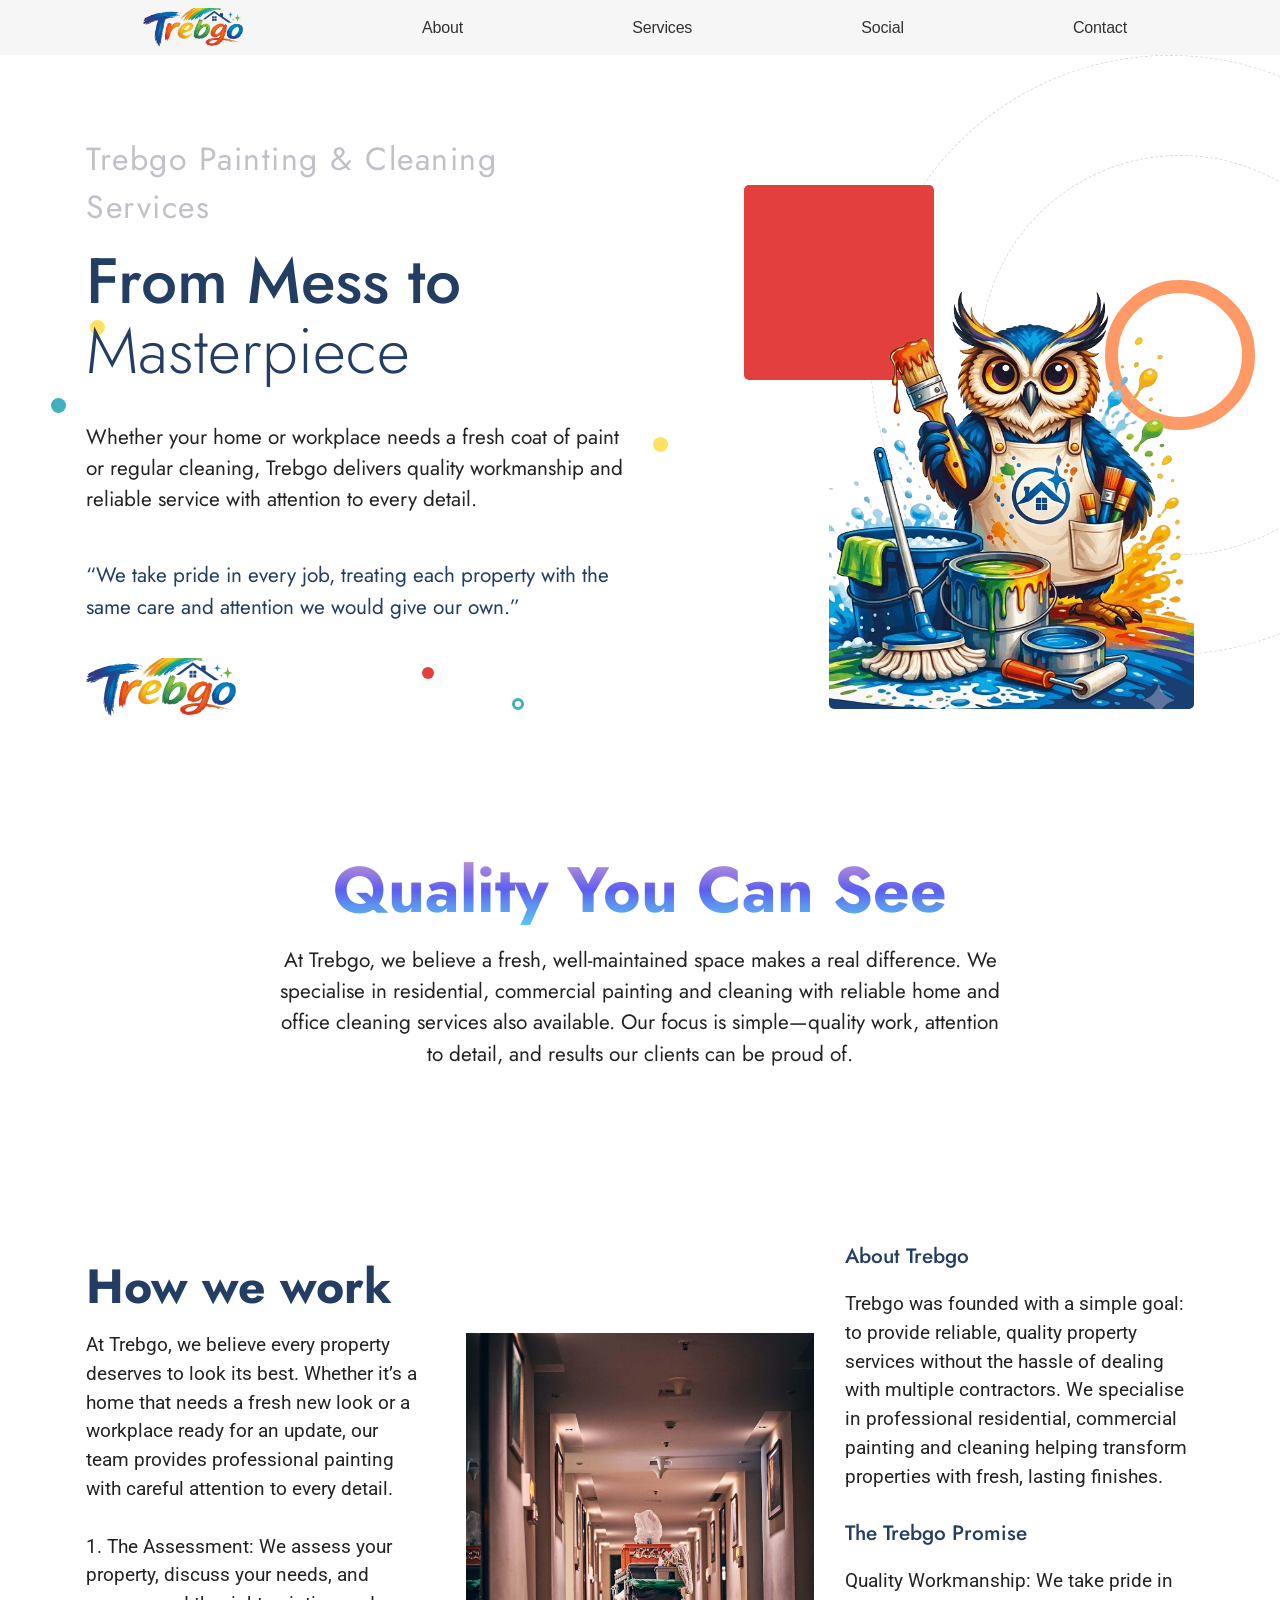
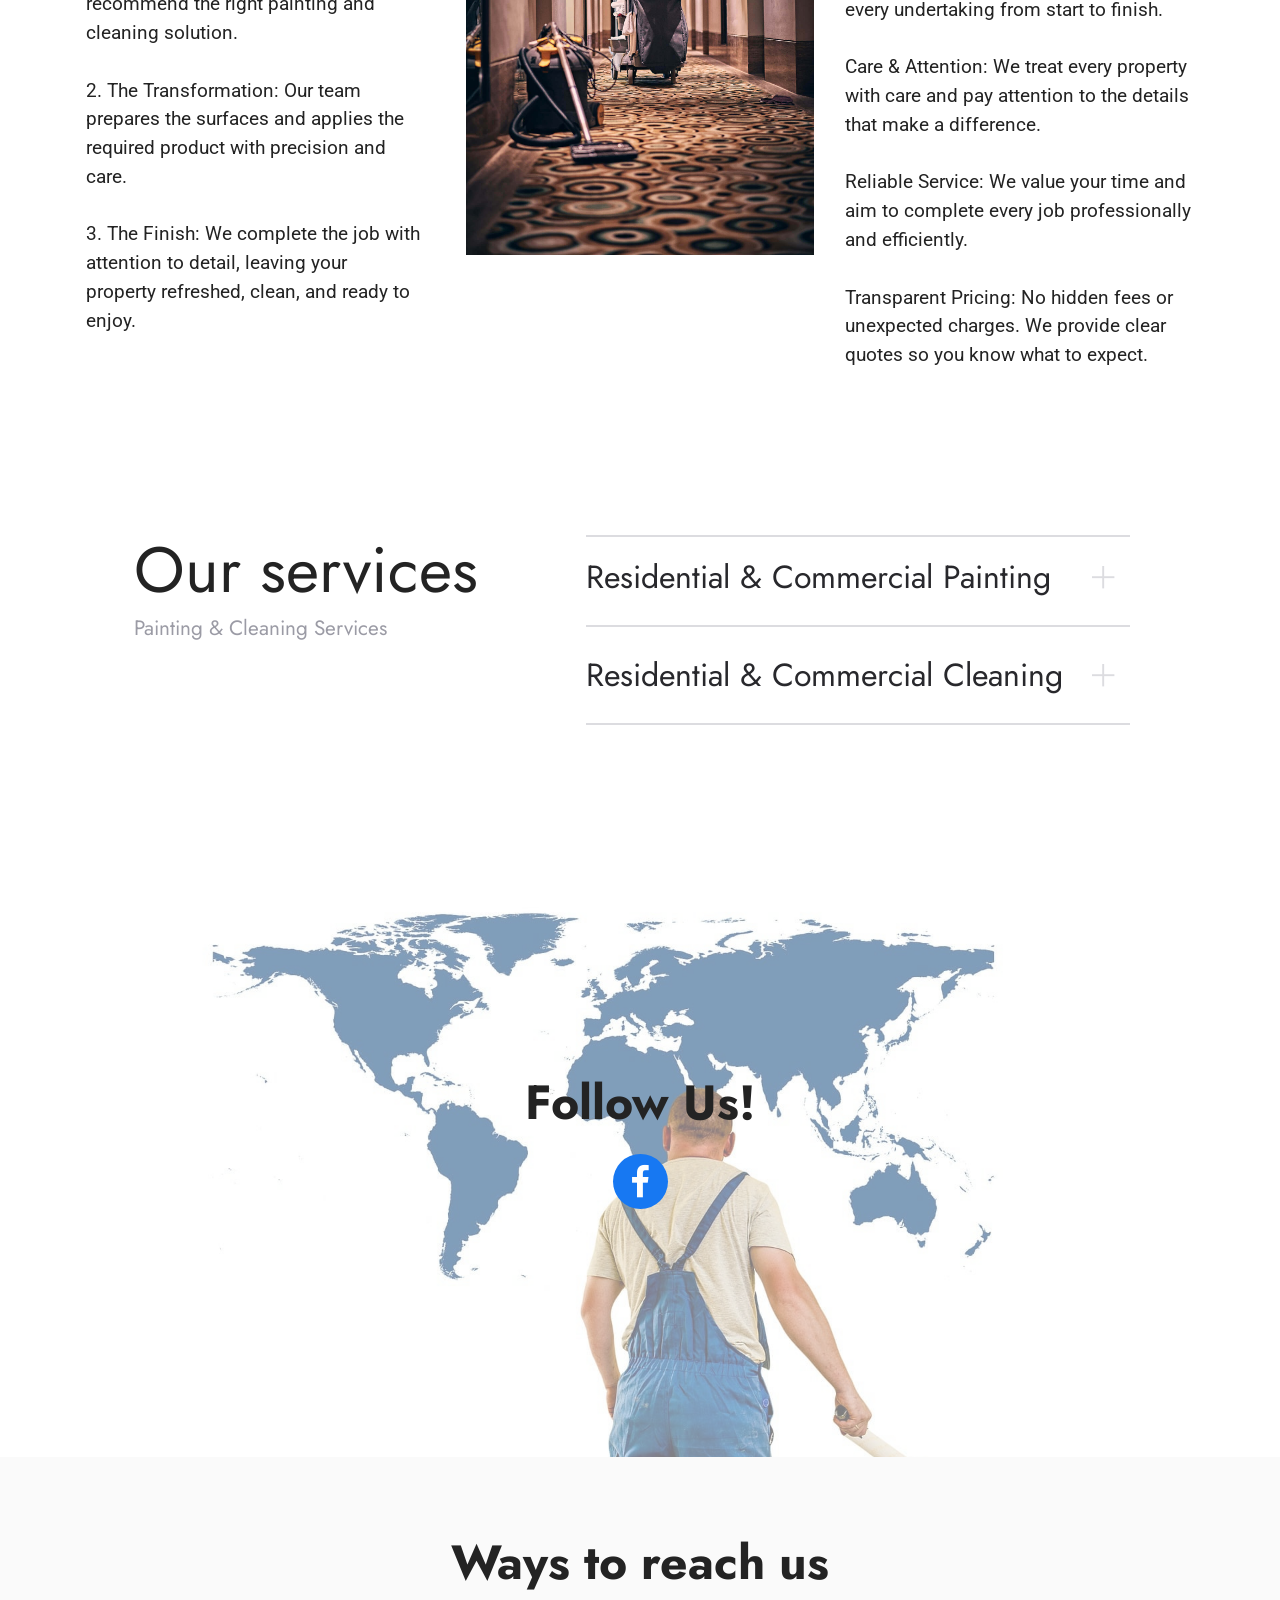
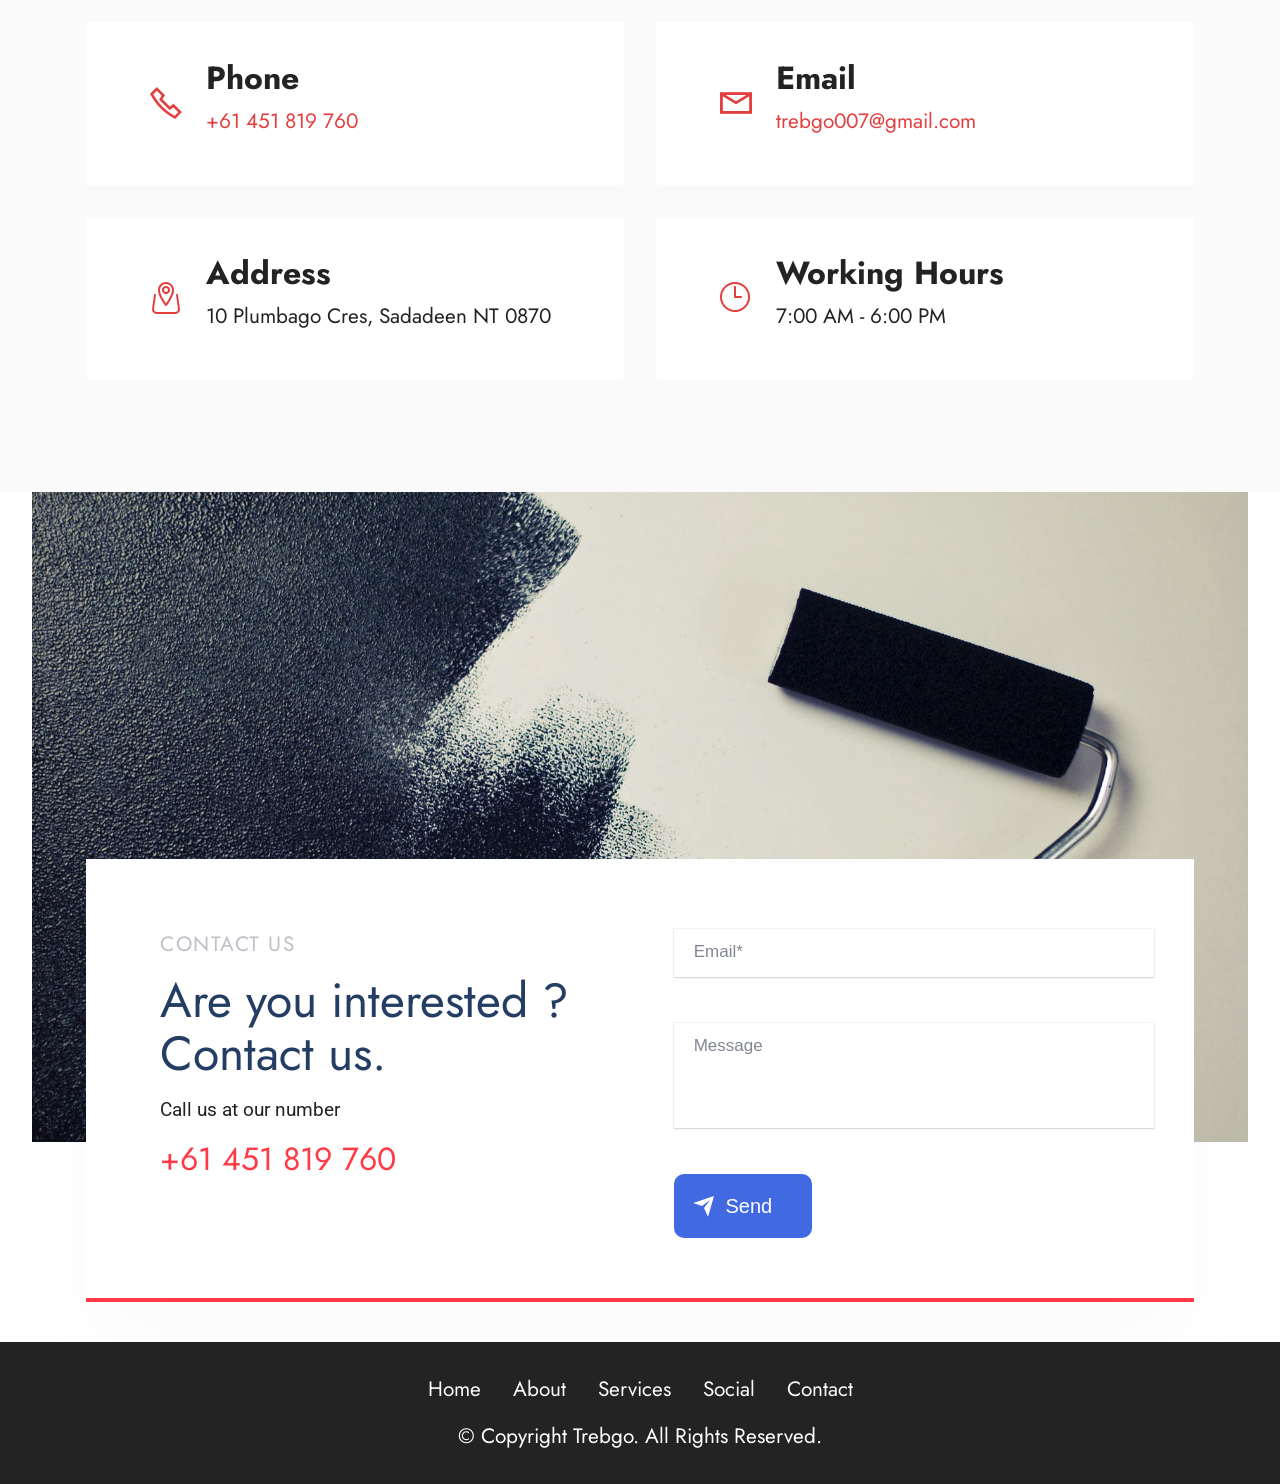
==== commit c6cc6cfa: "Add files via upload" ====
--- a/index.html
+++ b/index.html
@@ -1,57 +1,9 @@
-<!DOCTYPE html>
-<html>
-<head>
-<meta charset="UTF-8">
-<meta http-equiv="X-UA-Compatible" content="IE=edge">
-<meta name="viewport" content="width=device-width, initial-scale=1, minimum-scale=1">
-<link rel="icon" href="assets/img/favicon.ico">
-<title>Trebgo | Painting & Cleaning Services</title>
-<meta name="description" content="Take your space from mess to masterpiece with Trebgo. We provide premium residential and commercial painting and deep cleaning services.">
-
-
-
-
-<meta name="application-name" content="Trebgo"> 
-<meta name="author" content="Trebgo"> 
-<meta name="theme-color" content="#ffffff">
-
-
-<meta name="robots" content="index, follow">
-<meta name="googlebot" content="index, follow">
-<link rel="canonical" href="https://trebgo.netlify.app/">
-
-<meta property="og:type" content="website">
-<meta property="og:url" content="https://trebgo.netlify.app/">
-<meta property="og:title" content="Trebgo | Painting & Cleaning Services">
-<meta property="og:description" content="Take your space from mess to masterpiece with Trebgo. We provide premium residential and commercial painting and deep cleaning services.">
-<meta property="og:image:alt" content="Trebgo Painting & Cleaning Services">
-<meta property="og:site_name" content="Trebgo">
-<meta property="og:image:type" content="image/png" />
-<meta property="og:image" content="https://trebgo.netlify.app/assets/img/og-image.jpg">
-<meta property="og:image:width" content="1200">
-<meta property="og:image:height" content="630">
-
-
-<meta name="twitter:card" content="summary_large_image"> 
-<meta name="twitter:title" content="Trebgo | Painting & Cleaning Services"> 
-<meta name="twitter:description" content="Take your space from mess to masterpiece with Trebgo. We provide premium residential and commercial painting and deep cleaning services."> 
-<meta name="twitter:image" content="https://trebgo.netlify.app/assets/img/og-image.jpg">
-
-
-<meta name="geo.region" content="AU-NT"> 
-<meta name="geo.placename" content="Sadadeen, Northern Territory, Australia">
-<meta property="og:locale" content="en_AU">
-
-<script type="application/ld+json"> 
-    { 
+<!DOCTYPE html><html><head><meta charset="UTF-8"><meta http-equiv="X-UA-Compatible" content="IE=edge"><meta name="viewport" content="width=device-width,initial-scale=1,minimum-scale=1"><link rel="icon" href="assets/img/favicon.ico"><title>Trebgo | Painting & Cleaning Services</title><meta name="description" content="Take your space from mess to masterpiece with Trebgo. We provide premium residential and commercial painting and deep cleaning services."><meta name="application-name" content="Trebgo"><meta name="author" content="Trebgo"><meta name="theme-color" content="#ffffff"><meta name="robots" content="index, follow"><meta name="googlebot" content="index, follow"><link rel="canonical" href="https://trebgo.netlify.app/"><meta property="og:type" content="website"><meta property="og:url" content="https://trebgo.netlify.app/"><meta property="og:title" content="Trebgo | Painting & Cleaning Services"><meta property="og:description" content="Take your space from mess to masterpiece with Trebgo. We provide premium residential and commercial painting and deep cleaning services."><meta property="og:image:alt" content="Trebgo Painting & Cleaning Services"><meta property="og:site_name" content="Trebgo"><meta property="og:image:type" content="image/png"><meta property="og:image" content="https://trebgo.netlify.app/assets/img/og-image.jpg"><meta property="og:image:width" content="1200"><meta property="og:image:height" content="630"><meta name="twitter:card" content="summary_large_image"><meta name="twitter:title" content="Trebgo | Painting & Cleaning Services"><meta name="twitter:description" content="Take your space from mess to masterpiece with Trebgo. We provide premium residential and commercial painting and deep cleaning services."><meta name="twitter:image" content="https://trebgo.netlify.app/assets/img/og-image.jpg"><meta name="geo.region" content="AU-NT"><meta name="geo.placename" content="Sadadeen, Northern Territory, Australia"><meta property="og:locale" content="en_AU"><script type="application/ld+json">{ 
         "@context": "https://schema.org", 
         "@type": "WebSite", "name": "Trebgo", 
         "alternateName": "Trebgo Painting & Cleaning Services", 
         "url": "https://trebgo.netlify.app/" 
-    } 
-</script>
-<script type="application/ld+json"> 
-    { 
+    }</script><script type="application/ld+json">{ 
         "@context": "https://schema.org", 
         "@type": "LocalBusiness", 
         "name": "Trebgo", 
@@ -70,55 +22,4 @@
          "areaServed": { 
             "@type": "Place", "name": "Northern Territory, Australia" }, 
             "serviceType": [ "Residential Painting", "Commercial Painting", "Residential Cleaning", "Commercial Cleaning", "Interior Painting", "Exterior Painting", "Cabinet & Trim Painting", "Surface Preparation" ] 
-        } 
-</script>
-
-<meta name="google-site-verification" content="mBrm2hxND84y93nQ1BEbTgQnTPl3xOl7Df0IEHnxvo0" />
-<!-- Google tag (gtag.js) -->
-<script async src="https://www.googletagmanager.com/gtag/js?id=G-Z9ZZTER43P"></script>
-<script>
-  window.dataLayer = window.dataLayer || [];
-  function gtag(){dataLayer.push(arguments);}
-  gtag('js', new Date());
-
-  gtag('config', 'G-Z9ZZTER43P');
-</script>
-
-
-
-   
-    <link rel="stylesheet" href="assets/web/assets/mb-icons2/mbicons2.css">
-    <link rel="stylesheet" href="assets/web/assets/mb-icons-bold/mb-icons-bold.css">
-    <link rel="stylesheet" href="assets/bootstrap/css/bootstrap.min.css">
-    <link rel="stylesheet" href="assets/socicon/css/styles.css">
-    <link rel="stylesheet" href="assets/trebgo/css/style.css">
-
-
-    <link rel="stylesheet" href="assets/nav/css/nav.css">
-    <link rel="stylesheet" href="assets/nav/css/adjustments.css">
-
-
-    <link rel="preload"
-        href="https://fonts.googleapis.com/css?family=Jost:100,200,300,400,500,600,700,800,900,100i,200i,300i,400i,500i,600i,700i,800i,900i&display=swap"
-        as="style" onload="this.onload=null;this.rel='stylesheet'">
-    <noscript>
-        <link rel="stylesheet"
-            href="https://fonts.googleapis.com/css?family=Jost:100,200,300,400,500,600,700,800,900,100i,200i,300i,400i,500i,600i,700i,800i,900i&display=swap">
-    </noscript>
-    <link rel="preload" as="style" href="assets/trebgo/css/mbr-additional.css">
-    <link rel="stylesheet" href="assets/trebgo/css/mbr-additional.css?v=bNqxyw" type="text/css">
-
-
-
-
-</head>
-<body>
-<div class="shin-nav home"><div class="shin-bg"><div class="shin-container"><a href="index.html#top" class="shin-logo-link"><img src="imgs/trebgologo.webp" class="shin-logo" alt="trebgo"></a><a class="shin-lnkdsktp shin-navlink observe" href="index.html#about-page">About</a><a class="shin-lnkdsktp shin-navlink observe" href="index.html#services-page">Services</a><a class="shin-lnkdsktp shin-navlink observe" href="index.html#social-page">Social</a><a class="shin-lnkdsktp shin-navlink observe" href="index.html#contact-page">Contact</a><div class="tempmenubar tempmobilemenu-1"><input type="checkbox" name="mobilemain-1" id="mobilemain-1"><label for="mobilemain-1"><span class="bar bar-1"></span><span class="bar bar-2"></span><span class="bar bar-3"></span></label></div></div></div><div class="temp-nav-tab-container mobile-show-red"><div class="temp-mainmobile-nav-border"><ul class="temp-right-ulli-mobile"><li class="mb-link mb-apt-1"><div><a class="shinmb-link observe" href="index.html#about-page">About</a></div></li><li class="mb-link mb-apt-2"><div><a class="shinmb-link observe" href="index.html#services-page">Services</a></div></li><li class="mb-link mb-apt-3"><div><a class="shinmb-link observe" href="index.html#social-page">Social</a></div></li><li class="mb-link mb-apt-4"><div><a class="shinmb-link observe" href="index.html#contact-page">Contact</a></div></li></ul></div></div></div><section class="content5 modernm4_content5 cid-vp7U0S5YZ7 owlpadtop-adjt"><div class="animation__background"><div class="circle1"></div><div class="circle2"></div><div class="circle3"></div><div class="trebcircle1"></div><div class="trebcircle2"></div><div class="trebcircle3"></div><div class="trebcircle4"></div><div class="dashed"><div class="circle"></div></div><div class="dashed__large"></div></div><div class="container"><div class="row"><div class="title__block col-lg-6 owtext-adjt"><h1 class="mbr-section-subtitle mbr-regular mbr-fonts-style display-5 shinhome-1">Trebgo Painting & Cleaning Services</h1><h2 class="mbr-section-title mbr-fonts-style display-1"><strong>From Mess to</strong><br>Masterpiece</h2><p class="mbr-text mbr-fonts-style display-7">Whether your home or workplace needs a fresh coat of paint or regular cleaning, Trebgo delivers quality workmanship and reliable service with attention to every detail.</p><p class="quote mbr-fonts-style display-7">“We take pride in every job, treating each property with the same care and attention we would give our own.”</p><div class="art"><div class="author__image"><img src="assets/images/trebgologo-300x118.webp" alt="trebgo"></div></div></div><div class="col-lg-6 wrap__image owlbg-adjt"><div class="image"><img src="assets/images/trebgoowl-570x662.webp" alt="trebgo owl logo" fetchpriority="high"></div></div></div></div></section><section class="header1 cid-vtsY3ULKfy about-adjt"><div class="container"><div class="row justify-content-center"><div class="col-md-12 col-lg-8"><h3 class="mbr-section-title mbr-fonts-style align-center display-1"><strong>Quality You Can See</strong></h3><h4 class="mbr-section-subtitle align-center mbr-fonts-style display-7">At Trebgo, we believe a fresh, well-maintained space makes a real difference. We specialise in residential, commercial painting and cleaning with reliable home and office cleaning services also available. Our focus is simple—quality work, attention to detail, and results our clients can be proud of.</h4></div></div></div></section><section class="header3 cleanm4_header3 cid-vp82jwfzP4 howwework-adjt obabout" id="about-page"><div class="container"><div class="row align-items-center content-row"><div class="col-lg-4 wrap-block"><div class="contents"><h1 class="mbr-section-title mbr-fonts-style mbr-bold display-2">How we work</h1><h4 class="mbr-text mbr-fonts-style mbr-regular mb-4 display-4">At Trebgo, we believe every property deserves to look its best. Whether it’s a home that needs a fresh new look or a workplace ready for an update, our team provides professional painting with careful attention to every detail.<br><br>1. The Assessment: We assess your property, discuss your needs, and recommend the right painting and cleaning solution.<br><br>2. The Transformation: Our team prepares the surfaces and applies the required product with precision and care.<br><br>3. The Finish: We complete the job with attention to detail, leaving your property refreshed, clean, and ready to enjoy.</h4></div></div><div class="col-lg-4"><div class="image-wrap mb-5"><img src="assets/images/02.webp" alt="cleaning equipment"></div></div><div class="col-lg-4 cards"><div class="cards-wrap d-flex"><div class="row-item"><div class="wrapper"><h4 class="mbr-fonts-style mbr-card-title mbr-semibold align-left pb-2 display-7">About Trebgo</h4><p class="mbr-text mbr-fonts-style mbr-regular align-left display-4">Trebgo was founded with a simple goal: to provide reliable, quality property services without the hassle of dealing with multiple contractors. We specialise in professional residential, commercial painting and cleaning helping transform properties with fresh, lasting finishes.</p></div></div><div class="row-item"><div class="wrapper"><h4 class="mbr-fonts-style mbr-card-title mbr-semibold align-left pb-2 display-7">The Trebgo Promise</h4><p class="mbr-text mbr-fonts-style mbr-regular align-left display-4">Quality Workmanship: We take pride in every undertaking from start to finish.<br><br>Care &amp; Attention: We treat every property with care and pay attention to the details that make a difference.<br><br>Reliable Service: We value your time and aim to complete every job professionally and efficiently.<br><br>Transparent Pricing: No hidden fees or unexpected charges. We provide clear quotes so you know what to expect.</p></div></div></div></div></div></div></section><section class="content3 cid-vtt19rnkW3 services-adjt observices" id="services-page"><div class="container"><div class="content d-flex justify-content-center"><div class="section-head align-left"><h3 class="mbr-section-title mb-md-4 mbr-fonts-style display-1">Our services</h3><p class="mbr-text mbr-fonts-style mb-4 display-7">Painting & Cleaning Services</p></div><div id="bootstrap-toggle" class="toggle-panel accordionStyles tab-content serviceslist-adjt"><div class="card mb-3"><div class="card-header pt-3" role="tab" id="headingOne"><a role="button" class="collapsed panel-title text-black" data-toggle="collapse" data-bs-toggle="collapse" data-core="" href="#collapse1_35" aria-expanded="false" aria-controls="collapse1"><h6 class="panel-title-edit mbr-fonts-style mb-0 display-5">Residential & Commercial Painting</h6><span class="mobi-mbri mobi-mbri-plus mbr-iconfont mbr-iconfont-btn" style="font-size:30px"></span></a></div><div id="collapse1_35" class="panel-collapse noScroll collapse" role="tabpanel" aria-labelledby="headingOne"><div class="panel-body tabsm-txt"><p class="mbr-fonts-style panel-text display-7">Give your property a fresh new look with professional painting and careful attention to detail. From preparation to the final coat, we focus on a clean, quality finish that lasts.<br><br>Professional painting is at the heart of what we do. Trebgo provides quality painting services for homes and commercial properties.<br><br>Interior Painting: Refresh living rooms, kitchens, bedrooms, hallways, ceilings, and other interior spaces with a clean, professional finish.<br><br>Exterior Painting: Give your property a fresh, well-maintained appearance with quality exterior painting for homes and commercial spaces.<br><br>Cabinet & Trim Painting: Refresh cabinets, doors, trims, and other painted surfaces to give your space an updated look.<br><br>Surface Preparation & Minor Repairs: We prepare surfaces before painting by addressing minor cracks, dents, and imperfections to achieve a smoother finish.</p></div></div></div><div class="card mb-3"><div class="card-header" role="tab" id="headingTwo"><a role="button" class="collapsed panel-title text-black" data-toggle="collapse" data-bs-toggle="collapse" data-core="" href="#collapse2_35" aria-expanded="false" aria-controls="collapse2"><h6 class="panel-title-edit mbr-fonts-style mb-0 display-5">Residential & Commercial Cleaning</h6><span class="mobi-mbri mobi-mbri-plus mbr-iconfont mbr-iconfont-btn" style="font-size:30px"></span></a></div><div id="collapse2_35" class="panel-collapse noScroll collapse" role="tabpanel" aria-labelledby="headingTwo"><div class="panel-body tabsm-txt"><p class="mbr-fonts-style panel-text display-7">Reliable cleaning for homes and workplaces, helping keep your space fresh, tidy, and well maintained.<br><br>Whether offices, residential, new builds or renovations, Trebgo painting and cleaning services can cater for all your needs, surface cleaning or deep cleans we have you covered.</p></div></div></div></div></div></div></section><section class="share3 cid-vtsXwBfUfs social-adjt obsocial" id="social-page"><div class="mbr-overlay" style="opacity:.5;background-color:#fff"></div><div class="container"><div class="media-container-row"><div class="col-12"><h3 class="mbr-section-title align-center mb-3 mbr-fonts-style display-2"><strong>Follow Us!</strong></h3><div class="social-list align-center"><a class="iconfont-wrapper bg-facebook m-2" target="_blank" href="https://www.facebook.com/TrebgoPaintAndCleaningServices"><span class="socicon-facebook socicon"></span></a></div></div></div></div></section><section class="contacts2 cid-sFzIA7KGYz obcontact" id="contact-page"><div class="container"><div class="mbr-section-head"><h3 class="mbr-section-title mbr-fonts-style align-center mb-0 display-2"><strong>Ways to reach us</strong></h3></div><div class="row justify-content-center mt-4"><div class="card col-12 col-md-6"><div class="card-wrapper"><div class="image-wrapper"><span class="mbr-iconfont mobi-mbri-phone mobi-mbri"></span></div><div class="text-wrapper"><h6 class="card-title mbr-fonts-style mb-1 display-5"><strong>Phone</strong></h6><p class="mbr-text mbr-fonts-style display-7"><a href="tel:+61 451 819 760" class="text-primary">+61 451 819 760</a></p></div></div></div><div class="card col-12 col-md-6"><div class="card-wrapper"><div class="image-wrapper"><span class="mbr-iconfont mobi-mbri-letter mobi-mbri"></span></div><div class="text-wrapper"><h6 class="card-title mbr-fonts-style mb-1 display-5"><strong>Email</strong></h6><p class="mbr-text mbr-fonts-style display-7"><a href="mailto:trebgo007@gmail.com" class="text-primary">trebgo007@gmail.com</a></p></div></div></div><div class="card col-12 col-md-6"><div class="card-wrapper"><div class="image-wrapper"><span class="mbr-iconfont mbrib-map-pin"></span></div><div class="text-wrapper"><h6 class="card-title mbr-fonts-style mb-1 display-5"><strong>Address</strong></h6><p class="mbr-text mbr-fonts-style display-7">10 Plumbago Cres, Sadadeen NT 0870</p></div></div></div><div class="card col-12 col-md-6"><div class="card-wrapper"><div class="image-wrapper"><span class="mbr-iconfont mbrib-clock"></span></div><div class="text-wrapper"><h6 class="card-title mbr-fonts-style mb-1 display-5"><strong>Working Hours</strong></h6><p class="mbr-text mbr-fonts-style display-7">7:00 AM - 6:00 PM</p></div></div></div></div></div></section><section class="form2 modernm4_form2 cid-vp3s8BAvyG obcontact" id="form2-d"><div class="container-fluid"><div class="image"><div class="form__wrap"><div class="container"><div class="inner__wrap"><div class="row flex-row-reverse"><div class="col-lg-6 subscribe__form"><div class="d-flex" data-form-type="formoid"><form action="" method="POST" class="mbr-form form-with-styler" data-form-title="Trebgo Form"><input type="hidden" name="email" data-form-email="true" value="b00YBOk14hudz1L5Z0XdlvgljFPvOxok3PjK2QotZgaubOISrSPPjGYf8ApD0YdTXzbs16gMfJXRPO3HvrAmIw6YEON3AvEi1hmhH6ZusCiCubl2xMlN9WGlKWKzi7I8.x5Rba+gnTGssyxV28zkGHth7hfHYiyTBvnsjTAVcQipdy7RzXF7zLH12fKqX7a2Fjrnz0Jk3W7Oyfjk4BfxwSQJZeHbg728J9sLimNv3GQp01hiwi0y0CMx6wOQkTz5H"><div class="row"><div hidden="hidden" data-form-alert="" class="alert alert-success col-12 trbfont-adjt">Thank you for contacting us. Well get back to you.</div><div hidden="hidden" data-form-alert-danger="" class="alert alert-danger col-12"></div></div><div class="dragArea row"><div class="col-lg-12 col-md-12 col-sm-12 form-group mb-3" data-for="e-mail"><input type="email" name="e-mail" placeholder="Email*" data-form-field="email" class="form-control display-7 trbfont-adjt" value="" id="e-mail-form2-d" required></div><div class="col-lg-12 col-md-12 col-sm-12 form-group mb-3" data-for="message"><textarea name="message" placeholder="Message" data-form-field="message" class="form-control display-7 trbfont-adjt" id="message-form2-d" required></textarea></div><div class="col-7 input-group-btn d-flex"><button class="trbbutton trbfont-adjt" type="submit"><div class="svg-wrapper-1"><div class="svg-wrapper"><svg xmlns="http://www.w3.org/2000/svg" viewBox="0 0 24 24" width="24" height="24"><path fill="none" d="M0 0h24v24H0z"></path><path fill="currentColor" d="M1.946 9.315c-.522-.174-.527-.455.01-.634l19.087-6.362c.529-.176.832.12.684.638l-5.454 19.086c-.15.529-.455.547-.679.045L12 14l6-8-8 6-8.054-2.685z"></path></svg></div></div><span>Send</span></button></div></div></form></div></div><div class="col-lg-6 title__block"><h4 class="mbr-section-subtitle mbr-medium mbr-fonts-style display-7">CONTACT US</h4><h3 class="mbr-section-title mbr-medium mbr-fonts-style display-2">Are you interested ? Contact us.<br></h3><p class="mbr-text mbr-fonts-style display-4">Call us at our number</p><p class="phone mbr-fonts-style display-5">+61 451 819 760</p></div></div></div></div></div></div></div></section><section class="footer3 cid-sFCygHrmNf" once="footers" id="footer3-24"><div class="container"><div class="row align-center mbr-white"><div class="row row-links"><ul class="foot-menu"><li class="foot-menu-item mbr-fonts-style display-7"><a href="#top" class="text-white">Home</a></li><li class="foot-menu-item mbr-fonts-style display-7"><a href="index.html#about-page" class="text-white text-primary">About</a></li><li class="foot-menu-item mbr-fonts-style display-7"><a href="index.html#services-page" class="text-white text-primary">Services</a></li><li class="foot-menu-item mbr-fonts-style display-7"><a href="index.html#social-page" class="text-white text-primary">Social</a></li><li class="foot-menu-item mbr-fonts-style display-7"><a href="index.html#contact-page" class="text-white text-primary">Contact</a></li></ul></div><div class="row row-copirayt"><p class="mbr-text mb-0 mbr-fonts-style mbr-white align-center display-7">© Copyright Trebgo. All Rights Reserved.</p></div></div></div></section>
-    <script src="assets/nav/js/jquery-3.7.1.min.js"></script>
-    <script src="assets/nav/js/nav.js"></script>
-    <script src="assets/bootstrap/js/bootstrap.bundle.min.js"></script>
-    <script src="assets/smoothscroll/smooth-scroll.js"></script>
-    <script src="assets/trebgo/js/script.js"></script>
-    <script src="assets/formoid/formoid.min.js"></script>
-</body>
-</html>+        }</script><meta name="google-site-verification" content="mBrm2hxND84y93nQ1BEbTgQnTPl3xOl7Df0IEHnxvo0"><script async src="https://www.googletagmanager.com/gtag/js?id=G-Z9ZZTER43P"></script><script>function gtag(){dataLayer.push(arguments)}window.dataLayer=window.dataLayer||[],gtag("js",new Date),gtag("config","G-Z9ZZTER43P")</script><link rel="stylesheet" href="assets/web/assets/mb-icons2/mbicons2.css"><link rel="stylesheet" href="assets/web/assets/mb-icons-bold/mb-icons-bold.css"><link rel="stylesheet" href="assets/bootstrap/css/bootstrap.min.css"><link rel="stylesheet" href="assets/socicon/css/styles.css"><link rel="stylesheet" href="assets/trebgo/css/style.css"><link rel="stylesheet" href="assets/nav/css/nav.css"><link rel="stylesheet" href="assets/nav/css/adjustments.css"><link rel="preload" href="https://fonts.googleapis.com/css?family=Jost:100,200,300,400,500,600,700,800,900,100i,200i,300i,400i,500i,600i,700i,800i,900i&display=swap" as="style" onload='this.onload=null,this.rel="stylesheet"'><noscript><link rel="stylesheet" href="https://fonts.googleapis.com/css?family=Jost:100,200,300,400,500,600,700,800,900,100i,200i,300i,400i,500i,600i,700i,800i,900i&display=swap"></noscript><link rel="preload" as="style" href="assets/trebgo/css/mbr-additional.css"><link rel="stylesheet" href="assets/trebgo/css/mbr-additional.css?v=bNqxyw" type="text/css"><link rel="preconnect" href="https://fonts.googleapis.com"><link rel="preconnect" href="https://fonts.gstatic.com" crossorigin><link href="https://fonts.googleapis.com/css2?family=Roboto:wght@300;400;500;700;900&display=swap" rel="stylesheet"></head><body><div class="shin-nav home"><div class="shin-bg"><div class="shin-container"><a href="index.html#top" class="shin-logo-link"><img src="imgs/trebgologo.webp" class="shin-logo" alt="trebgo"></a><a class="shin-lnkdsktp shin-navlink observe" href="index.html#about-page">About</a><a class="shin-lnkdsktp shin-navlink observe" href="index.html#services-page">Services</a><a class="shin-lnkdsktp shin-navlink observe" href="index.html#social-page">Social</a><a class="shin-lnkdsktp shin-navlink observe" href="index.html#contact-page">Contact</a><div class="tempmenubar tempmobilemenu-1"><input type="checkbox" name="mobilemain-1" id="mobilemain-1"><label for="mobilemain-1"><span class="bar bar-1"></span><span class="bar bar-2"></span><span class="bar bar-3"></span></label></div></div></div><div class="temp-nav-tab-container mobile-show-red"><div class="temp-mainmobile-nav-border"><ul class="temp-right-ulli-mobile"><li class="mb-link mb-apt-1"><div><a class="shinmb-link observe" href="index.html#about-page">About</a></div></li><li class="mb-link mb-apt-2"><div><a class="shinmb-link observe" href="index.html#services-page">Services</a></div></li><li class="mb-link mb-apt-3"><div><a class="shinmb-link observe" href="index.html#social-page">Social</a></div></li><li class="mb-link mb-apt-4"><div><a class="shinmb-link observe" href="index.html#contact-page">Contact</a></div></li></ul></div></div></div><section class="content5 modernm4_content5 cid-vp7U0S5YZ7 owlpadtop-adjt"><div class="animation__background"><div class="circle1"></div><div class="circle2"></div><div class="circle3"></div><div class="trebcircle1"></div><div class="trebcircle2"></div><div class="trebcircle3"></div><div class="trebcircle4"></div><div class="dashed"><div class="circle"></div></div><div class="dashed__large"></div></div><div class="container"><div class="row"><div class="title__block col-lg-6 owtext-adjt"><h1 class="mbr-section-subtitle mbr-regular mbr-fonts-style display-5 shinhome-1">Trebgo Painting & Cleaning Services</h1><h2 class="mbr-section-title mbr-fonts-style display-1"><strong>From Mess to</strong><br>Masterpiece</h2><p class="mbr-text mbr-fonts-style display-7">Whether your home or workplace needs a fresh coat of paint or regular cleaning, Trebgo delivers quality workmanship and reliable service with attention to every detail.</p><p class="quote mbr-fonts-style display-7">“We take pride in every job, treating each property with the same care and attention we would give our own.”</p><div class="art"><div class="author__image"><img src="assets/images/trebgologo-300x118.webp" alt="trebgo"></div></div></div><div class="col-lg-6 wrap__image owlbg-adjt"><div class="image"><img src="assets/images/trebgoowl-570x662.webp" alt="trebgo owl logo" fetchpriority="high"></div></div></div></div></section><section class="header1 cid-vtsY3ULKfy about-adjt"><div class="container"><div class="row justify-content-center"><div class="col-md-12 col-lg-8"><h3 class="mbr-section-title mbr-fonts-style align-center display-1"><strong>Quality You Can See</strong></h3><h4 class="mbr-section-subtitle align-center mbr-fonts-style display-7">At Trebgo, we believe a fresh, well-maintained space makes a real difference. We specialise in residential, commercial painting and cleaning with reliable home and office cleaning services also available. Our focus is simple—quality work, attention to detail, and results our clients can be proud of.</h4></div></div></div></section><section class="header3 cleanm4_header3 cid-vp82jwfzP4 howwework-adjt obabout" id="about-page"><div class="container"><div class="row align-items-center content-row"><div class="col-lg-4 wrap-block"><div class="contents"><h2 class="mbr-section-title mbr-fonts-style mbr-bold display-2">How we work</h1><h4 class="mbr-text mbr-fonts-style mbr-regular mb-4 display-4">At Trebgo, we believe every property deserves to look its best. Whether it’s a home that needs a fresh new look or a workplace ready for an update, our team provides professional painting with careful attention to every detail.<br><br>1. The Assessment: We assess your property, discuss your needs, and recommend the right painting and cleaning solution.<br><br>2. The Transformation: Our team prepares the surfaces and applies the required product with precision and care.<br><br>3. The Finish: We complete the job with attention to detail, leaving your property refreshed, clean, and ready to enjoy.</h4></div></div><div class="col-lg-4"><div class="image-wrap mb-5"><img src="assets/images/02.webp" alt="cleaning equipment"></div></div><div class="col-lg-4 cards"><div class="cards-wrap d-flex"><div class="row-item"><div class="wrapper"><h4 class="mbr-fonts-style mbr-card-title mbr-semibold align-left pb-2 display-7">About Trebgo</h4><p class="mbr-text mbr-fonts-style mbr-regular align-left display-4">Trebgo was founded with a simple goal: to provide reliable, quality property services without the hassle of dealing with multiple contractors. We specialise in professional residential, commercial painting and cleaning helping transform properties with fresh, lasting finishes.</p></div></div><div class="row-item"><div class="wrapper"><h4 class="mbr-fonts-style mbr-card-title mbr-semibold align-left pb-2 display-7">The Trebgo Promise</h4><p class="mbr-text mbr-fonts-style mbr-regular align-left display-4">Quality Workmanship: We take pride in every undertaking from start to finish.<br><br>Care &amp; Attention: We treat every property with care and pay attention to the details that make a difference.<br><br>Reliable Service: We value your time and aim to complete every job professionally and efficiently.<br><br>Transparent Pricing: No hidden fees or unexpected charges. We provide clear quotes so you know what to expect.</p></div></div></div></div></div></div></section><section class="content3 cid-vtt19rnkW3 services-adjt observices" id="services-page"><div class="container"><div class="content d-flex justify-content-center"><div class="section-head align-left mbadjt-marg-0"><h3 class="mbr-section-title mbr-fonts-style display-1">Our services</h3><p class="mbr-text mbr-fonts-style display-7">Painting & Cleaning Services</p></div><div id="bootstrap-toggle" class="toggle-panel accordionStyles tab-content serviceslist-adjt"><div class="card mb-3"><div class="card-header pt-3" role="tab" id="headingOne"><a role="button" class="collapsed panel-title text-black" data-toggle="collapse" data-bs-toggle="collapse" data-core="" href="#collapse1_35" aria-expanded="false" aria-controls="collapse1"><h6 class="panel-title-edit mbr-fonts-style mb-0 display-5">Residential & Commercial Painting</h6><span class="mobi-mbri mobi-mbri-plus mbr-iconfont mbr-iconfont-btn" style="font-size:30px"></span></a></div><div id="collapse1_35" class="panel-collapse noScroll collapse" role="tabpanel" aria-labelledby="headingOne"><div class="panel-body tabsm-txt"><p class="mbr-fonts-style panel-text display-7">Give your property a fresh new look with professional painting and careful attention to detail. From preparation to the final coat, we focus on a clean, quality finish that lasts.<br><br>Professional painting is at the heart of what we do. Trebgo provides quality painting services for homes and commercial properties.<br><br>Interior Painting: Refresh living rooms, kitchens, bedrooms, hallways, ceilings, and other interior spaces with a clean, professional finish.<br><br>Exterior Painting: Give your property a fresh, well-maintained appearance with quality exterior painting for homes and commercial spaces.<br><br>Cabinet & Trim Painting: Refresh cabinets, doors, trims, and other painted surfaces to give your space an updated look.<br><br>Surface Preparation & Minor Repairs: We prepare surfaces before painting by addressing minor cracks, dents, and imperfections to achieve a smoother finish.</p></div></div></div><div class="card mb-3"><div class="card-header" role="tab" id="headingTwo"><a role="button" class="collapsed panel-title text-black" data-toggle="collapse" data-bs-toggle="collapse" data-core="" href="#collapse2_35" aria-expanded="false" aria-controls="collapse2"><h6 class="panel-title-edit mbr-fonts-style mb-0 display-5">Residential & Commercial Cleaning</h6><span class="mobi-mbri mobi-mbri-plus mbr-iconfont mbr-iconfont-btn" style="font-size:30px"></span></a></div><div id="collapse2_35" class="panel-collapse noScroll collapse" role="tabpanel" aria-labelledby="headingTwo"><div class="panel-body tabsm-txt"><p class="mbr-fonts-style panel-text display-7">Reliable cleaning for homes and workplaces, helping keep your space fresh, tidy, and well maintained.<br><br>Whether offices, residential, new builds or renovations, Trebgo painting and cleaning services can cater for all your needs, surface cleaning or deep cleans we have you covered.</p></div></div></div></div></div></div></section><section class="share3 cid-vtsXwBfUfs social-adjt obsocial" id="social-page"><div class="mbr-overlay" style="opacity:.5;background-color:#fff"></div><div class="container"><div class="media-container-row"><div class="col-12"><h3 class="mbr-section-title align-center mb-3 mbr-fonts-style display-2"><strong>Follow Us!</strong></h3><div class="social-list align-center"><a class="iconfont-wrapper bg-facebook m-2" target="_blank" href="https://www.facebook.com/TrebgoPaintAndCleaningServices"><span class="socicon-facebook socicon"></span></a></div></div></div></div></section><section class="contacts2 cid-sFzIA7KGYz obcontact" id="contact-page"><div class="container"><div class="mbr-section-head"><h3 class="mbr-section-title mbr-fonts-style align-center mb-0 display-2"><strong>Ways to reach us</strong></h3></div><div class="row justify-content-center mt-4"><div class="card col-12 col-md-6"><div class="card-wrapper"><div class="image-wrapper"><span class="mbr-iconfont mobi-mbri-phone mobi-mbri"></span></div><div class="text-wrapper"><h6 class="card-title mbr-fonts-style mb-1 display-5"><strong>Phone</strong></h6><p class="mbr-text mbr-fonts-style display-7"><a href="tel:+61 451 819 760" class="text-primary">+61 451 819 760</a></p></div></div></div><div class="card col-12 col-md-6"><div class="card-wrapper"><div class="image-wrapper"><span class="mbr-iconfont mobi-mbri-letter mobi-mbri"></span></div><div class="text-wrapper"><h6 class="card-title mbr-fonts-style mb-1 display-5"><strong>Email</strong></h6><p class="mbr-text mbr-fonts-style display-7"><a href="mailto:trebgo007@gmail.com" class="text-primary">trebgo007@gmail.com</a></p></div></div></div><div class="card col-12 col-md-6"><div class="card-wrapper"><div class="image-wrapper"><span class="mbr-iconfont mbrib-map-pin"></span></div><div class="text-wrapper"><h6 class="card-title mbr-fonts-style mb-1 display-5"><strong>Address</strong></h6><p class="mbr-text mbr-fonts-style display-7">10 Plumbago Cres, Sadadeen NT 0870</p></div></div></div><div class="card col-12 col-md-6"><div class="card-wrapper"><div class="image-wrapper"><span class="mbr-iconfont mbrib-clock"></span></div><div class="text-wrapper"><h6 class="card-title mbr-fonts-style mb-1 display-5"><strong>Working Hours</strong></h6><p class="mbr-text mbr-fonts-style display-7">7:00 AM - 6:00 PM</p></div></div></div></div></div></section><section class="form2 modernm4_form2 cid-vp3s8BAvyG obcontact" id="form2-d"><div class="container-fluid"><div class="image"><div class="form__wrap"><div class="container"><div class="inner__wrap"><div class="row flex-row-reverse"><div class="col-lg-6 subscribe__form"><div class="d-flex" data-form-type="formoid"><form action="" method="POST" class="mbr-form form-with-styler" data-form-title="Trebgo Form"><input type="hidden" name="email" data-form-email="true" value="b00YBOk14hudz1L5Z0XdlvgljFPvOxok3PjK2QotZgaubOISrSPPjGYf8ApD0YdTXzbs16gMfJXRPO3HvrAmIw6YEON3AvEi1hmhH6ZusCiCubl2xMlN9WGlKWKzi7I8.x5Rba+gnTGssyxV28zkGHth7hfHYiyTBvnsjTAVcQipdy7RzXF7zLH12fKqX7a2Fjrnz0Jk3W7Oyfjk4BfxwSQJZeHbg728J9sLimNv3GQp01hiwi0y0CMx6wOQkTz5H"><div class="row"><div hidden="hidden" data-form-alert="" class="alert alert-success col-12 trbfont-adjt">Thank you for contacting us. Well get back to you.</div><div hidden="hidden" data-form-alert-danger="" class="alert alert-danger col-12"></div></div><div class="dragArea row"><div class="col-lg-12 col-md-12 col-sm-12 form-group mb-3" data-for="e-mail"><input type="email" name="e-mail" placeholder="Email*" data-form-field="email" class="form-control display-7 trbfont-adjt" value="" id="e-mail-form2-d" required></div><div class="col-lg-12 col-md-12 col-sm-12 form-group mb-3" data-for="message"><textarea name="message" placeholder="Message" data-form-field="message" class="form-control display-7 trbfont-adjt" id="message-form2-d" required></textarea></div><div class="col-7 input-group-btn d-flex"><button class="trbbutton trbfont-adjt" type="submit"><div class="svg-wrapper-1"><div class="svg-wrapper"><svg xmlns="http://www.w3.org/2000/svg" viewBox="0 0 24 24" width="24" height="24"><path fill="none" d="M0 0h24v24H0z"></path><path fill="currentColor" d="M1.946 9.315c-.522-.174-.527-.455.01-.634l19.087-6.362c.529-.176.832.12.684.638l-5.454 19.086c-.15.529-.455.547-.679.045L12 14l6-8-8 6-8.054-2.685z"></path></svg></div></div><span>Send</span></button></div></div></form></div></div><div class="col-lg-6 title__block"><h4 class="mbr-section-subtitle mbr-medium mbr-fonts-style display-7">CONTACT US</h4><h3 class="mbr-section-title mbr-medium mbr-fonts-style display-2">Are you interested ? Contact us.<br></h3><p class="mbr-text mbr-fonts-style display-4">Call us at our number</p><p class="phone mbr-fonts-style display-5">+61 451 819 760</p></div></div></div></div></div></div></div></section><section class="footer3 cid-sFCygHrmNf" once="footers" id="footer3-24"><div class="container"><div class="row align-center mbr-white"><div class="row row-links"><ul class="foot-menu"><li class="foot-menu-item mbr-fonts-style display-7"><a href="#top" class="text-white">Home</a></li><li class="foot-menu-item mbr-fonts-style display-7"><a href="index.html#about-page" class="text-white text-primary">About</a></li><li class="foot-menu-item mbr-fonts-style display-7"><a href="index.html#services-page" class="text-white text-primary">Services</a></li><li class="foot-menu-item mbr-fonts-style display-7"><a href="index.html#social-page" class="text-white text-primary">Social</a></li><li class="foot-menu-item mbr-fonts-style display-7"><a href="index.html#contact-page" class="text-white text-primary">Contact</a></li></ul></div><div class="row row-copirayt"><p class="mbr-text mb-0 mbr-fonts-style mbr-white align-center display-7">© Copyright Trebgo. All Rights Reserved.</p></div></div></div></section><script src="assets/nav/js/jquery-3.7.1.min.js"></script><script src="assets/nav/js/nav.js"></script><script src="assets/bootstrap/js/bootstrap.bundle.min.js"></script><script src="assets/smoothscroll/smooth-scroll.js"></script><script src="assets/trebgo/js/script.js"></script><script src="assets/formoid/formoid.min.js"></script></body></html>
--- a/assets/web/assets/mb-icons2/mbicons2.css
+++ b/assets/web/assets/mb-icons2/mbicons2.css
@@ -1 +1,649 @@
-@font-face {font-family: 'Moririse2';font-display: swap;src: url('mobirise2.eot?f2bix4');src: url('mobirise2.eot?f2bix4#iefix') format('embedded-opentype'), url('mobirise2.woff2?f2bix4') format('woff2'), url('mobirise2.woff?f2bix4') format('woff'), url('mobirise2.ttf?f2bix4') format('truetype'), url('mobirise2.svg?f2bix4#mobirise2') format('svg');font-weight: normal;font-style: normal;}[class^="mobi-"], [class*=" mobi-"] {font-family: 'Moririse2' !important;speak: none;font-style: normal;font-weight: normal;font-variant: normal;text-transform: none;line-height: 1;-webkit-font-smoothing: antialiased;-moz-osx-font-smoothing: grayscale;}.mobi-mbri-add-submenu:before {content: "\e900";}.mobi-mbri-alert:before {content: "\e901";}.mobi-mbri-align-center:before {content: "\e902";}.mobi-mbri-align-justify:before {content: "\e903";}.mobi-mbri-align-left:before {content: "\e904";}.mobi-mbri-align-right:before {content: "\e905";}.mobi-mbri-android:before {content: "\e906";}.mobi-mbri-apple:before {content: "\e907";}.mobi-mbri-arrow-down:before {content: "\e908";}.mobi-mbri-arrow-next:before {content: "\e909";}.mobi-mbri-arrow-prev:before {content: "\e90a";}.mobi-mbri-arrow-up:before {content: "\e90b";}.mobi-mbri-bold:before {content: "\e90c";}.mobi-mbri-bookmark:before {content: "\e90d";}.mobi-mbri-bootstrap:before {content: "\e90e";}.mobi-mbri-briefcase:before {content: "\e90f";}.mobi-mbri-browse:before {content: "\e910";}.mobi-mbri-bulleted-list:before {content: "\e911";}.mobi-mbri-calendar:before {content: "\e912";}.mobi-mbri-camera:before {content: "\e913";}.mobi-mbri-cart-add:before {content: "\e914";}.mobi-mbri-cart-full:before {content: "\e915";}.mobi-mbri-cash:before {content: "\e916";}.mobi-mbri-change-style:before {content: "\e917";}.mobi-mbri-chat:before {content: "\e918";}.mobi-mbri-clock:before {content: "\e919";}.mobi-mbri-close:before {content: "\e91a";}.mobi-mbri-cloud:before {content: "\e91b";}.mobi-mbri-code:before {content: "\e91c";}.mobi-mbri-contact-form:before {content: "\e91d";}.mobi-mbri-credit-card:before {content: "\e91e";}.mobi-mbri-cursor-click:before {content: "\e91f";}.mobi-mbri-cust-feedback:before {content: "\e920";}.mobi-mbri-database:before {content: "\e921";}.mobi-mbri-delivery:before {content: "\e922";}.mobi-mbri-desktop:before {content: "\e923";}.mobi-mbri-devices:before {content: "\e924";}.mobi-mbri-down:before {content: "\e925";}.mobi-mbri-download-2:before {content: "\e926";}.mobi-mbri-download:before {content: "\e927";}.mobi-mbri-drag-n-drop-2:before {content: "\e928";}.mobi-mbri-drag-n-drop:before {content: "\e929";}.mobi-mbri-edit-2:before {content: "\e92a";}.mobi-mbri-edit:before {content: "\e92b";}.mobi-mbri-error:before {content: "\e92c";}.mobi-mbri-extension:before {content: "\e92d";}.mobi-mbri-features:before {content: "\e92e";}.mobi-mbri-file:before {content: "\e92f";}.mobi-mbri-flag:before {content: "\e930";}.mobi-mbri-folder:before {content: "\e931";}.mobi-mbri-gift:before {content: "\e932";}.mobi-mbri-github:before {content: "\e933";}.mobi-mbri-globe-2:before {content: "\e934";}.mobi-mbri-globe:before {content: "\e935";}.mobi-mbri-growing-chart:before {content: "\e936";}.mobi-mbri-hearth:before {content: "\e937";}.mobi-mbri-help:before {content: "\e938";}.mobi-mbri-home:before {content: "\e939";}.mobi-mbri-hot-cup:before {content: "\e93a";}.mobi-mbri-idea:before {content: "\e93b";}.mobi-mbri-image-gallery:before {content: "\e93c";}.mobi-mbri-image-slider:before {content: "\e93d";}.mobi-mbri-info:before {content: "\e93e";}.mobi-mbri-italic:before {content: "\e93f";}.mobi-mbri-key:before {content: "\e940";}.mobi-mbri-laptop:before {content: "\e941";}.mobi-mbri-layers:before {content: "\e942";}.mobi-mbri-left-right:before {content: "\e943";}.mobi-mbri-left:before {content: "\e944";}.mobi-mbri-letter:before {content: "\e945";}.mobi-mbri-like:before {content: "\e946";}.mobi-mbri-link:before {content: "\e947";}.mobi-mbri-lock:before {content: "\e948";}.mobi-mbri-login:before {content: "\e949";}.mobi-mbri-logout:before {content: "\e94a";}.mobi-mbri-magic-stick:before {content: "\e94b";}.mobi-mbri-map-pin:before {content: "\e94c";}.mobi-mbri-menu:before {content: "\e94d";}.mobi-mbri-mobile-2:before {content: "\e94e";}.mobi-mbri-mobile-horizontal:before {content: "\e94f";}.mobi-mbri-mobile:before {content: "\e950";}.mobi-mbri-mobirise:before {content: "\e951";}.mobi-mbri-more-horizontal:before {content: "\e952";}.mobi-mbri-more-vertical:before {content: "\e953";}.mobi-mbri-music:before {content: "\e954";}.mobi-mbri-new-file:before {content: "\e955";}.mobi-mbri-numbered-list:before {content: "\e956";}.mobi-mbri-opened-folder:before {content: "\e957";}.mobi-mbri-pages:before {content: "\e958";}.mobi-mbri-paper-plane:before {content: "\e959";}.mobi-mbri-paperclip:before {content: "\e95a";}.mobi-mbri-phone:before {content: "\e95b";}.mobi-mbri-photo:before {content: "\e95c";}.mobi-mbri-photos:before {content: "\e95d";}.mobi-mbri-pin:before {content: "\e95e";}.mobi-mbri-play:before {content: "\e95f";}.mobi-mbri-plus:before {content: "\e960";}.mobi-mbri-preview:before {content: "\e961";}.mobi-mbri-print:before {content: "\e962";}.mobi-mbri-protect:before {content: "\e963";}.mobi-mbri-question:before {content: "\e964";}.mobi-mbri-quote-left:before {content: "\e965";}.mobi-mbri-quote-right:before {content: "\e966";}.mobi-mbri-redo:before {content: "\e967";}.mobi-mbri-refresh:before {content: "\e968";}.mobi-mbri-responsive-2:before {content: "\e969";}.mobi-mbri-responsive:before {content: "\e96a";}.mobi-mbri-right:before {content: "\e96b";}.mobi-mbri-rocket:before {content: "\e96c";}.mobi-mbri-sad-face:before {content: "\e96d";}.mobi-mbri-sale:before {content: "\e96e";}.mobi-mbri-save:before {content: "\e96f";}.mobi-mbri-search:before {content: "\e970";}.mobi-mbri-setting-2:before {content: "\e971";}.mobi-mbri-setting-3:before {content: "\e972";}.mobi-mbri-setting:before {content: "\e973";}.mobi-mbri-share:before {content: "\e974";}.mobi-mbri-shopping-bag:before {content: "\e975";}.mobi-mbri-shopping-basket:before {content: "\e976";}.mobi-mbri-shopping-cart:before {content: "\e977";}.mobi-mbri-sites:before {content: "\e978";}.mobi-mbri-smile-face:before {content: "\e979";}.mobi-mbri-speed:before {content: "\e97a";}.mobi-mbri-star:before {content: "\e97b";}.mobi-mbri-success:before {content: "\e97c";}.mobi-mbri-sun:before {content: "\e97d";}.mobi-mbri-sun2:before {content: "\e97e";}.mobi-mbri-tablet-vertical:before {content: "\e97f";}.mobi-mbri-tablet:before {content: "\e980";}.mobi-mbri-target:before {content: "\e981";}.mobi-mbri-timer:before {content: "\e982";}.mobi-mbri-to-ftp:before {content: "\e983";}.mobi-mbri-to-local-drive:before {content: "\e984";}.mobi-mbri-touch-swipe:before {content: "\e985";}.mobi-mbri-touch:before {content: "\e986";}.mobi-mbri-trash:before {content: "\e987";}.mobi-mbri-underline:before {content: "\e988";}.mobi-mbri-undo:before {content: "\e989";}.mobi-mbri-unlink:before {content: "\e98a";}.mobi-mbri-unlock:before {content: "\e98b";}.mobi-mbri-up-down:before {content: "\e98c";}.mobi-mbri-up:before {content: "\e98d";}.mobi-mbri-update:before {content: "\e98e";}.mobi-mbri-upload-2:before {content: "\e98f";}.mobi-mbri-upload:before {content: "\e990";}.mobi-mbri-user-2:before {content: "\e991";}.mobi-mbri-user:before {content: "\e992";}.mobi-mbri-users:before {content: "\e993";}.mobi-mbri-video-play:before {content: "\e994";}.mobi-mbri-video:before {content: "\e995";}.mobi-mbri-watch:before {content: "\e996";}.mobi-mbri-website-theme-2:before {content: "\e997";}.mobi-mbri-website-theme:before {content: "\e998";}.mobi-mbri-wifi:before {content: "\e999";}.mobi-mbri-windows:before {content: "\e99a";}.mobi-mbri-zoom-in:before {content: "\e99b";}.mobi-mbri-zoom-out:before {content: "\e99c";}+@font-face {
+  font-family: 'mb2font';
+  font-display: swap;
+  src: url('mb2swap.eot?f2bix4');
+  src: url('mb2swap.eot?f2bix4#iefix') format('embedded-opentype'), url('mb2swap.woff2?f2bix4') format('woff2'), url('mb2swap.woff?f2bix4') format('woff'), url('mb2swap.ttf?f2bix4') format('truetype'), url('mb2swap.svg?f2bix4#mb2swap') format('svg');
+  font-weight: normal;
+  font-style: normal;
+}
+
+[class^="mobi-"],
+[class*=" mobi-"] {
+  font-family: 'mb2font' !important;
+  speak: none;
+  font-style: normal;
+  font-weight: normal;
+  font-variant: normal;
+  text-transform: none;
+  line-height: 1;
+  -webkit-font-smoothing: antialiased;
+  -moz-osx-font-smoothing: grayscale;
+}
+
+.mobi-mbri-add-submenu:before {
+  content: "\e900";
+}
+
+.mobi-mbri-alert:before {
+  content: "\e901";
+}
+
+.mobi-mbri-align-center:before {
+  content: "\e902";
+}
+
+.mobi-mbri-align-justify:before {
+  content: "\e903";
+}
+
+.mobi-mbri-align-left:before {
+  content: "\e904";
+}
+
+.mobi-mbri-align-right:before {
+  content: "\e905";
+}
+
+.mobi-mbri-android:before {
+  content: "\e906";
+}
+
+.mobi-mbri-apple:before {
+  content: "\e907";
+}
+
+.mobi-mbri-arrow-down:before {
+  content: "\e908";
+}
+
+.mobi-mbri-arrow-next:before {
+  content: "\e909";
+}
+
+.mobi-mbri-arrow-prev:before {
+  content: "\e90a";
+}
+
+.mobi-mbri-arrow-up:before {
+  content: "\e90b";
+}
+
+.mobi-mbri-bold:before {
+  content: "\e90c";
+}
+
+.mobi-mbri-bookmark:before {
+  content: "\e90d";
+}
+
+.mobi-mbri-bootstrap:before {
+  content: "\e90e";
+}
+
+.mobi-mbri-briefcase:before {
+  content: "\e90f";
+}
+
+.mobi-mbri-browse:before {
+  content: "\e910";
+}
+
+.mobi-mbri-bulleted-list:before {
+  content: "\e911";
+}
+
+.mobi-mbri-calendar:before {
+  content: "\e912";
+}
+
+.mobi-mbri-camera:before {
+  content: "\e913";
+}
+
+.mobi-mbri-cart-add:before {
+  content: "\e914";
+}
+
+.mobi-mbri-cart-full:before {
+  content: "\e915";
+}
+
+.mobi-mbri-cash:before {
+  content: "\e916";
+}
+
+.mobi-mbri-change-style:before {
+  content: "\e917";
+}
+
+.mobi-mbri-chat:before {
+  content: "\e918";
+}
+
+.mobi-mbri-clock:before {
+  content: "\e919";
+}
+
+.mobi-mbri-close:before {
+  content: "\e91a";
+}
+
+.mobi-mbri-cloud:before {
+  content: "\e91b";
+}
+
+.mobi-mbri-code:before {
+  content: "\e91c";
+}
+
+.mobi-mbri-contact-form:before {
+  content: "\e91d";
+}
+
+.mobi-mbri-credit-card:before {
+  content: "\e91e";
+}
+
+.mobi-mbri-cursor-click:before {
+  content: "\e91f";
+}
+
+.mobi-mbri-cust-feedback:before {
+  content: "\e920";
+}
+
+.mobi-mbri-database:before {
+  content: "\e921";
+}
+
+.mobi-mbri-delivery:before {
+  content: "\e922";
+}
+
+.mobi-mbri-desktop:before {
+  content: "\e923";
+}
+
+.mobi-mbri-devices:before {
+  content: "\e924";
+}
+
+.mobi-mbri-down:before {
+  content: "\e925";
+}
+
+.mobi-mbri-download-2:before {
+  content: "\e926";
+}
+
+.mobi-mbri-download:before {
+  content: "\e927";
+}
+
+.mobi-mbri-drag-n-drop-2:before {
+  content: "\e928";
+}
+
+.mobi-mbri-drag-n-drop:before {
+  content: "\e929";
+}
+
+.mobi-mbri-edit-2:before {
+  content: "\e92a";
+}
+
+.mobi-mbri-edit:before {
+  content: "\e92b";
+}
+
+.mobi-mbri-error:before {
+  content: "\e92c";
+}
+
+.mobi-mbri-extension:before {
+  content: "\e92d";
+}
+
+.mobi-mbri-features:before {
+  content: "\e92e";
+}
+
+.mobi-mbri-file:before {
+  content: "\e92f";
+}
+
+.mobi-mbri-flag:before {
+  content: "\e930";
+}
+
+.mobi-mbri-folder:before {
+  content: "\e931";
+}
+
+.mobi-mbri-gift:before {
+  content: "\e932";
+}
+
+.mobi-mbri-github:before {
+  content: "\e933";
+}
+
+.mobi-mbri-globe-2:before {
+  content: "\e934";
+}
+
+.mobi-mbri-globe:before {
+  content: "\e935";
+}
+
+.mobi-mbri-growing-chart:before {
+  content: "\e936";
+}
+
+.mobi-mbri-hearth:before {
+  content: "\e937";
+}
+
+.mobi-mbri-help:before {
+  content: "\e938";
+}
+
+.mobi-mbri-home:before {
+  content: "\e939";
+}
+
+.mobi-mbri-hot-cup:before {
+  content: "\e93a";
+}
+
+.mobi-mbri-idea:before {
+  content: "\e93b";
+}
+
+.mobi-mbri-image-gallery:before {
+  content: "\e93c";
+}
+
+.mobi-mbri-image-slider:before {
+  content: "\e93d";
+}
+
+.mobi-mbri-info:before {
+  content: "\e93e";
+}
+
+.mobi-mbri-italic:before {
+  content: "\e93f";
+}
+
+.mobi-mbri-key:before {
+  content: "\e940";
+}
+
+.mobi-mbri-laptop:before {
+  content: "\e941";
+}
+
+.mobi-mbri-layers:before {
+  content: "\e942";
+}
+
+.mobi-mbri-left-right:before {
+  content: "\e943";
+}
+
+.mobi-mbri-left:before {
+  content: "\e944";
+}
+
+.mobi-mbri-letter:before {
+  content: "\e945";
+}
+
+.mobi-mbri-like:before {
+  content: "\e946";
+}
+
+.mobi-mbri-link:before {
+  content: "\e947";
+}
+
+.mobi-mbri-lock:before {
+  content: "\e948";
+}
+
+.mobi-mbri-login:before {
+  content: "\e949";
+}
+
+.mobi-mbri-logout:before {
+  content: "\e94a";
+}
+
+.mobi-mbri-magic-stick:before {
+  content: "\e94b";
+}
+
+.mobi-mbri-map-pin:before {
+  content: "\e94c";
+}
+
+.mobi-mbri-menu:before {
+  content: "\e94d";
+}
+
+.mobi-mbri-mobile-2:before {
+  content: "\e94e";
+}
+
+.mobi-mbri-mobile-horizontal:before {
+  content: "\e94f";
+}
+
+.mobi-mbri-mobile:before {
+  content: "\e950";
+}
+
+.mobi-mbri-mobirise:before {
+  content: "\e951";
+}
+
+.mobi-mbri-more-horizontal:before {
+  content: "\e952";
+}
+
+.mobi-mbri-more-vertical:before {
+  content: "\e953";
+}
+
+.mobi-mbri-music:before {
+  content: "\e954";
+}
+
+.mobi-mbri-new-file:before {
+  content: "\e955";
+}
+
+.mobi-mbri-numbered-list:before {
+  content: "\e956";
+}
+
+.mobi-mbri-opened-folder:before {
+  content: "\e957";
+}
+
+.mobi-mbri-pages:before {
+  content: "\e958";
+}
+
+.mobi-mbri-paper-plane:before {
+  content: "\e959";
+}
+
+.mobi-mbri-paperclip:before {
+  content: "\e95a";
+}
+
+.mobi-mbri-phone:before {
+  content: "\e95b";
+}
+
+.mobi-mbri-photo:before {
+  content: "\e95c";
+}
+
+.mobi-mbri-photos:before {
+  content: "\e95d";
+}
+
+.mobi-mbri-pin:before {
+  content: "\e95e";
+}
+
+.mobi-mbri-play:before {
+  content: "\e95f";
+}
+
+.mobi-mbri-plus:before {
+  content: "\e960";
+}
+
+.mobi-mbri-preview:before {
+  content: "\e961";
+}
+
+.mobi-mbri-print:before {
+  content: "\e962";
+}
+
+.mobi-mbri-protect:before {
+  content: "\e963";
+}
+
+.mobi-mbri-question:before {
+  content: "\e964";
+}
+
+.mobi-mbri-quote-left:before {
+  content: "\e965";
+}
+
+.mobi-mbri-quote-right:before {
+  content: "\e966";
+}
+
+.mobi-mbri-redo:before {
+  content: "\e967";
+}
+
+.mobi-mbri-refresh:before {
+  content: "\e968";
+}
+
+.mobi-mbri-responsive-2:before {
+  content: "\e969";
+}
+
+.mobi-mbri-responsive:before {
+  content: "\e96a";
+}
+
+.mobi-mbri-right:before {
+  content: "\e96b";
+}
+
+.mobi-mbri-rocket:before {
+  content: "\e96c";
+}
+
+.mobi-mbri-sad-face:before {
+  content: "\e96d";
+}
+
+.mobi-mbri-sale:before {
+  content: "\e96e";
+}
+
+.mobi-mbri-save:before {
+  content: "\e96f";
+}
+
+.mobi-mbri-search:before {
+  content: "\e970";
+}
+
+.mobi-mbri-setting-2:before {
+  content: "\e971";
+}
+
+.mobi-mbri-setting-3:before {
+  content: "\e972";
+}
+
+.mobi-mbri-setting:before {
+  content: "\e973";
+}
+
+.mobi-mbri-share:before {
+  content: "\e974";
+}
+
+.mobi-mbri-shopping-bag:before {
+  content: "\e975";
+}
+
+.mobi-mbri-shopping-basket:before {
+  content: "\e976";
+}
+
+.mobi-mbri-shopping-cart:before {
+  content: "\e977";
+}
+
+.mobi-mbri-sites:before {
+  content: "\e978";
+}
+
+.mobi-mbri-smile-face:before {
+  content: "\e979";
+}
+
+.mobi-mbri-speed:before {
+  content: "\e97a";
+}
+
+.mobi-mbri-star:before {
+  content: "\e97b";
+}
+
+.mobi-mbri-success:before {
+  content: "\e97c";
+}
+
+.mobi-mbri-sun:before {
+  content: "\e97d";
+}
+
+.mobi-mbri-sun2:before {
+  content: "\e97e";
+}
+
+.mobi-mbri-tablet-vertical:before {
+  content: "\e97f";
+}
+
+.mobi-mbri-tablet:before {
+  content: "\e980";
+}
+
+.mobi-mbri-target:before {
+  content: "\e981";
+}
+
+.mobi-mbri-timer:before {
+  content: "\e982";
+}
+
+.mobi-mbri-to-ftp:before {
+  content: "\e983";
+}
+
+.mobi-mbri-to-local-drive:before {
+  content: "\e984";
+}
+
+.mobi-mbri-touch-swipe:before {
+  content: "\e985";
+}
+
+.mobi-mbri-touch:before {
+  content: "\e986";
+}
+
+.mobi-mbri-trash:before {
+  content: "\e987";
+}
+
+.mobi-mbri-underline:before {
+  content: "\e988";
+}
+
+.mobi-mbri-undo:before {
+  content: "\e989";
+}
+
+.mobi-mbri-unlink:before {
+  content: "\e98a";
+}
+
+.mobi-mbri-unlock:before {
+  content: "\e98b";
+}
+
+.mobi-mbri-up-down:before {
+  content: "\e98c";
+}
+
+.mobi-mbri-up:before {
+  content: "\e98d";
+}
+
+.mobi-mbri-update:before {
+  content: "\e98e";
+}
+
+.mobi-mbri-upload-2:before {
+  content: "\e98f";
+}
+
+.mobi-mbri-upload:before {
+  content: "\e990";
+}
+
+.mobi-mbri-user-2:before {
+  content: "\e991";
+}
+
+.mobi-mbri-user:before {
+  content: "\e992";
+}
+
+.mobi-mbri-users:before {
+  content: "\e993";
+}
+
+.mobi-mbri-video-play:before {
+  content: "\e994";
+}
+
+.mobi-mbri-video:before {
+  content: "\e995";
+}
+
+.mobi-mbri-watch:before {
+  content: "\e996";
+}
+
+.mobi-mbri-website-theme-2:before {
+  content: "\e997";
+}
+
+.mobi-mbri-website-theme:before {
+  content: "\e998";
+}
+
+.mobi-mbri-wifi:before {
+  content: "\e999";
+}
+
+.mobi-mbri-windows:before {
+  content: "\e99a";
+}
+
+.mobi-mbri-zoom-in:before {
+  content: "\e99b";
+}
+
+.mobi-mbri-zoom-out:before {
+  content: "\e99c";
+}
--- a/assets/web/assets/mb-icons-bold/mb-icons-bold.css
+++ b/assets/web/assets/mb-icons-bold/mb-icons-bold.css
@@ -1 +1,621 @@
-@font-face {font-family: 'mobirise-icons-bold';font-display: swap;src: url('mobirise-icons-bold.eot?m1l4yr');src: url('mobirise-icons-bold.eot?m1l4yr#iefix') format('embedded-opentype'), url('mobirise-icons-bold.woff2?m1l4yr') format('woff2'), url('mobirise-icons-bold.woff?m1l4yr') format('woff'), url('mobirise-icons-bold.ttf?m1l4yr') format('truetype'), url('mobirise-icons-bold.svg?m1l4yr#mobirise-icons-bold') format('svg');font-weight: normal;font-style: normal;}[class^="mbrib-"], [class*="mbrib-"] {font-family: 'mobirise-icons-bold' !important;speak: none;font-style: normal;font-weight: normal;font-variant: normal;text-transform: none;line-height: 1;-webkit-font-smoothing: antialiased;-moz-osx-font-smoothing: grayscale;}.mbrib-add-submenu:before {content: "\e900";}.mbrib-alert:before {content: "\e901";}.mbrib-align-center:before {content: "\e902";}.mbrib-align-justify:before {content: "\e903";}.mbrib-align-left:before {content: "\e904";}.mbrib-align-right:before {content: "\e905";}.mbrib-android:before {content: "\e906";}.mbrib-apple:before {content: "\e907";}.mbrib-arrow-down:before {content: "\e908";}.mbrib-arrow-next:before {content: "\e909";}.mbrib-arrow-prev:before {content: "\e90a";}.mbrib-arrow-up:before {content: "\e90b";}.mbrib-bold:before {content: "\e90c";}.mbrib-bookmark:before {content: "\e90d";}.mbrib-bootstrap:before {content: "\e90e";}.mbrib-briefcase:before {content: "\e90f";}.mbrib-browse:before {content: "\e910";}.mbrib-bulleted-list:before {content: "\e911";}.mbrib-calendar:before {content: "\e912";}.mbrib-camera:before {content: "\e913";}.mbrib-cart-add:before {content: "\e914";}.mbrib-cart-full:before {content: "\e915";}.mbrib-cash:before {content: "\e916";}.mbrib-change-style:before {content: "\e917";}.mbrib-chat:before {content: "\e918";}.mbrib-clock:before {content: "\e919";}.mbrib-close:before {content: "\e91a";}.mbrib-cloud:before {content: "\e91b";}.mbrib-code:before {content: "\e91c";}.mbrib-contact-form:before {content: "\e91d";}.mbrib-credit-card:before {content: "\e91e";}.mbrib-cursor-click:before {content: "\e91f";}.mbrib-cust-feedback:before {content: "\e920";}.mbrib-database:before {content: "\e921";}.mbrib-delivery:before {content: "\e922";}.mbrib-desktop:before {content: "\e923";}.mbrib-devices:before {content: "\e924";}.mbrib-down:before {content: "\e925";}.mbrib-download:before {content: "\e926";}.mbrib-drag-n-drop:before {content: "\e927";}.mbrib-drag-n-drop2:before {content: "\e928";}.mbrib-edit:before {content: "\e929";}.mbrib-edit2:before {content: "\e92a";}.mbrib-error:before {content: "\e92b";}.mbrib-extension:before {content: "\e92c";}.mbrib-features:before {content: "\e92d";}.mbrib-file:before {content: "\e92e";}.mbrib-flag:before {content: "\e92f";}.mbrib-folder:before {content: "\e930";}.mbrib-gift:before {content: "\e931";}.mbrib-github:before {content: "\e932";}.mbrib-globe-2:before {content: "\e933";}.mbrib-globe:before {content: "\e934";}.mbrib-growing-chart:before {content: "\e935";}.mbrib-hearth:before {content: "\e936";}.mbrib-help:before {content: "\e937";}.mbrib-home:before {content: "\e938";}.mbrib-hot-cup:before {content: "\e939";}.mbrib-idea:before {content: "\e93a";}.mbrib-image-gallery:before {content: "\e93b";}.mbrib-image-slider:before {content: "\e93c";}.mbrib-info:before {content: "\e93d";}.mbrib-italic:before {content: "\e93e";}.mbrib-key:before {content: "\e93f";}.mbrib-laptop:before {content: "\e940";}.mbrib-layers:before {content: "\e941";}.mbrib-left-right:before {content: "\e942";}.mbrib-left:before {content: "\e943";}.mbrib-letter:before {content: "\e944";}.mbrib-like:before {content: "\e945";}.mbrib-link:before {content: "\e946";}.mbrib-lock:before {content: "\e947";}.mbrib-login:before {content: "\e948";}.mbrib-logout:before {content: "\e949";}.mbrib-magic-stick:before {content: "\e94a";}.mbrib-map-pin:before {content: "\e94b";}.mbrib-menu:before {content: "\e94c";}.mbrib-mobile:before {content: "\e94d";}.mbrib-mobile2:before {content: "\e94e";}.mbrib-mobirise:before {content: "\e94f";}.mbrib-more-horizontal:before {content: "\e950";}.mbrib-more-vertical:before {content: "\e951";}.mbrib-music:before {content: "\e952";}.mbrib-new-file:before {content: "\e953";}.mbrib-numbered-list:before {content: "\e954";}.mbrib-opened-folder:before {content: "\e955";}.mbrib-pages:before {content: "\e956";}.mbrib-paper-plane:before {content: "\e957";}.mbrib-paperclip:before {content: "\e958";}.mbrib-photo:before {content: "\e959";}.mbrib-photos:before {content: "\e95a";}.mbrib-pin:before {content: "\e95b";}.mbrib-play:before {content: "\e95c";}.mbrib-plus:before {content: "\e95d";}.mbrib-preview:before {content: "\e95e";}.mbrib-print:before {content: "\e95f";}.mbrib-protect:before {content: "\e960";}.mbrib-question:before {content: "\e961";}.mbrib-quote-left:before {content: "\e962";}.mbrib-quote-right:before {content: "\e963";}.mbrib-redo:before {content: "\e964";}.mbrib-refresh:before {content: "\e965";}.mbrib-responsive:before {content: "\e966";}.mbrib-right:before {content: "\e967";}.mbrib-rocket:before {content: "\e968";}.mbrib-sad-face:before {content: "\e969";}.mbrib-sale:before {content: "\e96a";}.mbrib-save:before {content: "\e96b";}.mbrib-search:before {content: "\e96c";}.mbrib-setting:before {content: "\e96d";}.mbrib-setting2:before {content: "\e96e";}.mbrib-setting3:before {content: "\e96f";}.mbrib-share:before {content: "\e970";}.mbrib-shopping-bag:before {content: "\e971";}.mbrib-shopping-basket:before {content: "\e972";}.mbrib-shopping-cart:before {content: "\e973";}.mbrib-sites:before {content: "\e974";}.mbrib-smile-face:before {content: "\e975";}.mbrib-speed:before {content: "\e976";}.mbrib-star:before {content: "\e977";}.mbrib-success:before {content: "\e978";}.mbrib-sun:before {content: "\e979";}.mbrib-sun2:before {content: "\e97a";}.mbrib-tablet-vertical:before {content: "\e97b";}.mbrib-tablet:before {content: "\e97c";}.mbrib-target:before {content: "\e97d";}.mbrib-timer:before {content: "\e97e";}.mbrib-to-ftp:before {content: "\e97f";}.mbrib-to-local-drive:before {content: "\e980";}.mbrib-touch-swipe:before {content: "\e981";}.mbrib-touch:before {content: "\e982";}.mbrib-trash:before {content: "\e983";}.mbrib-underline:before {content: "\e984";}.mbrib-undo:before {content: "\e985";}.mbrib-unlink:before {content: "\e986";}.mbrib-unlock:before {content: "\e987";}.mbrib-up-down:before {content: "\e988";}.mbrib-up:before {content: "\e989";}.mbrib-update:before {content: "\e98a";}.mbrib-upload:before {content: "\e98b";}.mbrib-user:before {content: "\e98c";}.mbrib-user2:before {content: "\e98d";}.mbrib-users:before {content: "\e98e";}.mbrib-video-play:before {content: "\e98f";}.mbrib-video:before {content: "\e990";}.mbrib-watch:before {content: "\e991";}.mbrib-website-theme:before {content: "\e992";}.mbrib-wifi:before {content: "\e993";}.mbrib-windows:before {content: "\e994";}.mbrib-zoom-out:before {content: "\e995";}+@font-face {
+  font-family: 'mymb2bold';
+  font-display: swap;
+  src: url('mb2bold.eot?m1l4yr');
+  src: url('mb2bold.eot?m1l4yr#iefix') format('embedded-opentype'), url('mb2bold.woff2?m1l4yr') format('woff2'), url('mb2bold.woff?m1l4yr') format('woff'), url('mb2bold.ttf?m1l4yr') format('truetype'), url('mb2bold.svg?m1l4yr#mb2bold') format('svg');
+  font-weight: normal;
+  font-style: normal;
+}
+
+[class^="mbrib-"],
+[class*="mbrib-"] {
+  font-family: 'mymb2bold' !important;
+  speak: none;
+  font-style: normal;
+  font-weight: normal;
+  font-variant: normal;
+  text-transform: none;
+  line-height: 1;
+  -webkit-font-smoothing: antialiased;
+  -moz-osx-font-smoothing: grayscale;
+}
+
+.mbrib-add-submenu:before {
+  content: "\e900";
+}
+
+.mbrib-alert:before {
+  content: "\e901";
+}
+
+.mbrib-align-center:before {
+  content: "\e902";
+}
+
+.mbrib-align-justify:before {
+  content: "\e903";
+}
+
+.mbrib-align-left:before {
+  content: "\e904";
+}
+
+.mbrib-align-right:before {
+  content: "\e905";
+}
+
+.mbrib-android:before {
+  content: "\e906";
+}
+
+.mbrib-apple:before {
+  content: "\e907";
+}
+
+.mbrib-arrow-down:before {
+  content: "\e908";
+}
+
+.mbrib-arrow-next:before {
+  content: "\e909";
+}
+
+.mbrib-arrow-prev:before {
+  content: "\e90a";
+}
+
+.mbrib-arrow-up:before {
+  content: "\e90b";
+}
+
+.mbrib-bold:before {
+  content: "\e90c";
+}
+
+.mbrib-bookmark:before {
+  content: "\e90d";
+}
+
+.mbrib-bootstrap:before {
+  content: "\e90e";
+}
+
+.mbrib-briefcase:before {
+  content: "\e90f";
+}
+
+.mbrib-browse:before {
+  content: "\e910";
+}
+
+.mbrib-bulleted-list:before {
+  content: "\e911";
+}
+
+.mbrib-calendar:before {
+  content: "\e912";
+}
+
+.mbrib-camera:before {
+  content: "\e913";
+}
+
+.mbrib-cart-add:before {
+  content: "\e914";
+}
+
+.mbrib-cart-full:before {
+  content: "\e915";
+}
+
+.mbrib-cash:before {
+  content: "\e916";
+}
+
+.mbrib-change-style:before {
+  content: "\e917";
+}
+
+.mbrib-chat:before {
+  content: "\e918";
+}
+
+.mbrib-clock:before {
+  content: "\e919";
+}
+
+.mbrib-close:before {
+  content: "\e91a";
+}
+
+.mbrib-cloud:before {
+  content: "\e91b";
+}
+
+.mbrib-code:before {
+  content: "\e91c";
+}
+
+.mbrib-contact-form:before {
+  content: "\e91d";
+}
+
+.mbrib-credit-card:before {
+  content: "\e91e";
+}
+
+.mbrib-cursor-click:before {
+  content: "\e91f";
+}
+
+.mbrib-cust-feedback:before {
+  content: "\e920";
+}
+
+.mbrib-database:before {
+  content: "\e921";
+}
+
+.mbrib-delivery:before {
+  content: "\e922";
+}
+
+.mbrib-desktop:before {
+  content: "\e923";
+}
+
+.mbrib-devices:before {
+  content: "\e924";
+}
+
+.mbrib-down:before {
+  content: "\e925";
+}
+
+.mbrib-download:before {
+  content: "\e926";
+}
+
+.mbrib-drag-n-drop:before {
+  content: "\e927";
+}
+
+.mbrib-drag-n-drop2:before {
+  content: "\e928";
+}
+
+.mbrib-edit:before {
+  content: "\e929";
+}
+
+.mbrib-edit2:before {
+  content: "\e92a";
+}
+
+.mbrib-error:before {
+  content: "\e92b";
+}
+
+.mbrib-extension:before {
+  content: "\e92c";
+}
+
+.mbrib-features:before {
+  content: "\e92d";
+}
+
+.mbrib-file:before {
+  content: "\e92e";
+}
+
+.mbrib-flag:before {
+  content: "\e92f";
+}
+
+.mbrib-folder:before {
+  content: "\e930";
+}
+
+.mbrib-gift:before {
+  content: "\e931";
+}
+
+.mbrib-github:before {
+  content: "\e932";
+}
+
+.mbrib-globe-2:before {
+  content: "\e933";
+}
+
+.mbrib-globe:before {
+  content: "\e934";
+}
+
+.mbrib-growing-chart:before {
+  content: "\e935";
+}
+
+.mbrib-hearth:before {
+  content: "\e936";
+}
+
+.mbrib-help:before {
+  content: "\e937";
+}
+
+.mbrib-home:before {
+  content: "\e938";
+}
+
+.mbrib-hot-cup:before {
+  content: "\e939";
+}
+
+.mbrib-idea:before {
+  content: "\e93a";
+}
+
+.mbrib-image-gallery:before {
+  content: "\e93b";
+}
+
+.mbrib-image-slider:before {
+  content: "\e93c";
+}
+
+.mbrib-info:before {
+  content: "\e93d";
+}
+
+.mbrib-italic:before {
+  content: "\e93e";
+}
+
+.mbrib-key:before {
+  content: "\e93f";
+}
+
+.mbrib-laptop:before {
+  content: "\e940";
+}
+
+.mbrib-layers:before {
+  content: "\e941";
+}
+
+.mbrib-left-right:before {
+  content: "\e942";
+}
+
+.mbrib-left:before {
+  content: "\e943";
+}
+
+.mbrib-letter:before {
+  content: "\e944";
+}
+
+.mbrib-like:before {
+  content: "\e945";
+}
+
+.mbrib-link:before {
+  content: "\e946";
+}
+
+.mbrib-lock:before {
+  content: "\e947";
+}
+
+.mbrib-login:before {
+  content: "\e948";
+}
+
+.mbrib-logout:before {
+  content: "\e949";
+}
+
+.mbrib-magic-stick:before {
+  content: "\e94a";
+}
+
+.mbrib-map-pin:before {
+  content: "\e94b";
+}
+
+.mbrib-menu:before {
+  content: "\e94c";
+}
+
+.mbrib-mobile:before {
+  content: "\e94d";
+}
+
+.mbrib-mobile2:before {
+  content: "\e94e";
+}
+
+.mbrib-mobirise:before {
+  content: "\e94f";
+}
+
+.mbrib-more-horizontal:before {
+  content: "\e950";
+}
+
+.mbrib-more-vertical:before {
+  content: "\e951";
+}
+
+.mbrib-music:before {
+  content: "\e952";
+}
+
+.mbrib-new-file:before {
+  content: "\e953";
+}
+
+.mbrib-numbered-list:before {
+  content: "\e954";
+}
+
+.mbrib-opened-folder:before {
+  content: "\e955";
+}
+
+.mbrib-pages:before {
+  content: "\e956";
+}
+
+.mbrib-paper-plane:before {
+  content: "\e957";
+}
+
+.mbrib-paperclip:before {
+  content: "\e958";
+}
+
+.mbrib-photo:before {
+  content: "\e959";
+}
+
+.mbrib-photos:before {
+  content: "\e95a";
+}
+
+.mbrib-pin:before {
+  content: "\e95b";
+}
+
+.mbrib-play:before {
+  content: "\e95c";
+}
+
+.mbrib-plus:before {
+  content: "\e95d";
+}
+
+.mbrib-preview:before {
+  content: "\e95e";
+}
+
+.mbrib-print:before {
+  content: "\e95f";
+}
+
+.mbrib-protect:before {
+  content: "\e960";
+}
+
+.mbrib-question:before {
+  content: "\e961";
+}
+
+.mbrib-quote-left:before {
+  content: "\e962";
+}
+
+.mbrib-quote-right:before {
+  content: "\e963";
+}
+
+.mbrib-redo:before {
+  content: "\e964";
+}
+
+.mbrib-refresh:before {
+  content: "\e965";
+}
+
+.mbrib-responsive:before {
+  content: "\e966";
+}
+
+.mbrib-right:before {
+  content: "\e967";
+}
+
+.mbrib-rocket:before {
+  content: "\e968";
+}
+
+.mbrib-sad-face:before {
+  content: "\e969";
+}
+
+.mbrib-sale:before {
+  content: "\e96a";
+}
+
+.mbrib-save:before {
+  content: "\e96b";
+}
+
+.mbrib-search:before {
+  content: "\e96c";
+}
+
+.mbrib-setting:before {
+  content: "\e96d";
+}
+
+.mbrib-setting2:before {
+  content: "\e96e";
+}
+
+.mbrib-setting3:before {
+  content: "\e96f";
+}
+
+.mbrib-share:before {
+  content: "\e970";
+}
+
+.mbrib-shopping-bag:before {
+  content: "\e971";
+}
+
+.mbrib-shopping-basket:before {
+  content: "\e972";
+}
+
+.mbrib-shopping-cart:before {
+  content: "\e973";
+}
+
+.mbrib-sites:before {
+  content: "\e974";
+}
+
+.mbrib-smile-face:before {
+  content: "\e975";
+}
+
+.mbrib-speed:before {
+  content: "\e976";
+}
+
+.mbrib-star:before {
+  content: "\e977";
+}
+
+.mbrib-success:before {
+  content: "\e978";
+}
+
+.mbrib-sun:before {
+  content: "\e979";
+}
+
+.mbrib-sun2:before {
+  content: "\e97a";
+}
+
+.mbrib-tablet-vertical:before {
+  content: "\e97b";
+}
+
+.mbrib-tablet:before {
+  content: "\e97c";
+}
+
+.mbrib-target:before {
+  content: "\e97d";
+}
+
+.mbrib-timer:before {
+  content: "\e97e";
+}
+
+.mbrib-to-ftp:before {
+  content: "\e97f";
+}
+
+.mbrib-to-local-drive:before {
+  content: "\e980";
+}
+
+.mbrib-touch-swipe:before {
+  content: "\e981";
+}
+
+.mbrib-touch:before {
+  content: "\e982";
+}
+
+.mbrib-trash:before {
+  content: "\e983";
+}
+
+.mbrib-underline:before {
+  content: "\e984";
+}
+
+.mbrib-undo:before {
+  content: "\e985";
+}
+
+.mbrib-unlink:before {
+  content: "\e986";
+}
+
+.mbrib-unlock:before {
+  content: "\e987";
+}
+
+.mbrib-up-down:before {
+  content: "\e988";
+}
+
+.mbrib-up:before {
+  content: "\e989";
+}
+
+.mbrib-update:before {
+  content: "\e98a";
+}
+
+.mbrib-upload:before {
+  content: "\e98b";
+}
+
+.mbrib-user:before {
+  content: "\e98c";
+}
+
+.mbrib-user2:before {
+  content: "\e98d";
+}
+
+.mbrib-users:before {
+  content: "\e98e";
+}
+
+.mbrib-video-play:before {
+  content: "\e98f";
+}
+
+.mbrib-video:before {
+  content: "\e990";
+}
+
+.mbrib-watch:before {
+  content: "\e991";
+}
+
+.mbrib-website-theme:before {
+  content: "\e992";
+}
+
+.mbrib-wifi:before {
+  content: "\e993";
+}
+
+.mbrib-windows:before {
+  content: "\e994";
+}
+
+.mbrib-zoom-out:before {
+  content: "\e995";
+}
--- a/assets/trebgo/css/mbr-additional.css
+++ b/assets/trebgo/css/mbr-additional.css
@@ -1 +1 @@
-.btn {border-width: 2px;}body {font-family: Jost;}.display-1 {font-family: 'Jost', sans-serif;font-size: 4rem;line-height: 1.1;}.display-1 > .mbr-iconfont {font-size: 5rem;}.display-2 {font-family: 'Jost', sans-serif;font-size: 3rem;line-height: 1.1;}.display-2 > .mbr-iconfont {font-size: 3.75rem;}.display-4 {font-family: 'Jost', sans-serif;font-size: 1.1rem;line-height: 1.5;}.display-4 > .mbr-iconfont {font-size: 1.375rem;}.display-5 {font-family: 'Jost', sans-serif;font-size: 2rem;line-height: 1.5;}.display-5 > .mbr-iconfont {font-size: 2.5rem;}.display-7 {font-family: 'Jost', sans-serif;font-size: 1.2rem;line-height: 1.5;}.display-7 > .mbr-iconfont {font-size: 1.5rem;}@media (max-width: 992px) {.display-1 {font-size: 3.2rem;}}@media (max-width: 768px) {.display-1 {font-size: 2.8rem;font-size: calc( 2.05rem + (4 - 2.05) * ((100vw - 20rem) / (48 - 20)));line-height: calc( 1.1 * (2.05rem + (4 - 2.05) * ((100vw - 20rem) / (48 - 20))));}.display-2 {font-size: 2.4rem;font-size: calc( 1.7rem + (3 - 1.7) * ((100vw - 20rem) / (48 - 20)));line-height: calc( 1.3 * (1.7rem + (3 - 1.7) * ((100vw - 20rem) / (48 - 20))));}.display-4 {font-size: 0.88rem;font-size: calc( 1.0350000000000001rem + (1.1 - 1.0350000000000001) * ((100vw - 20rem) / (48 - 20)));line-height: calc( 1.4 * (1.0350000000000001rem + (1.1 - 1.0350000000000001) * ((100vw - 20rem) / (48 - 20))));}.display-5 {font-size: 1.6rem;font-size: calc( 1.35rem + (2 - 1.35) * ((100vw - 20rem) / (48 - 20)));line-height: calc( 1.4 * (1.35rem + (2 - 1.35) * ((100vw - 20rem) / (48 - 20))));}.display-7 {font-size: 0.96rem;font-size: calc( 1.07rem + (1.2 - 1.07) * ((100vw - 20rem) / (48 - 20)));line-height: calc( 1.4 * (1.07rem + (1.2 - 1.07) * ((100vw - 20rem) / (48 - 20))));}}.btn {padding: 0.6rem 1.2rem;border-radius: 4px;}.btn-sm {padding: 0.6rem 1.2rem;border-radius: 4px;}.btn-md {padding: 0.6rem 1.2rem;border-radius: 4px;}.btn-lg {padding: 1rem 2.6rem;border-radius: 4px;}.bg-primary {background-color: #e43f3f !important;}.bg-success {background-color: #40b0bf !important;}.bg-info {background-color: #47b5ed !important;}.bg-warning {background-color: #ffe161 !important;}.bg-danger {background-color: #ff9966 !important;}.btn-primary, .btn-primary:active {background-color: #e43f3f !important;border-color: #e43f3f !important;color: #ffffff !important;box-shadow: 0 2px 2px 0 rgba(0, 0, 0, 0.2);}.btn-primary:hover, .btn-primary:focus, .btn-primary.focus, .btn-primary.active {color: #ffffff !important;background-color: #b31919 !important;border-color: #b31919 !important;box-shadow: 0 2px 5px 0 rgba(0, 0, 0, 0.2);}.btn-primary.disabled, .btn-primary:disabled {color: #ffffff !important;background-color: #b31919 !important;border-color: #b31919 !important;}.btn-secondary, .btn-secondary:active {background-color: #ff6666 !important;border-color: #ff6666 !important;color: #ffffff !important;box-shadow: 0 2px 2px 0 rgba(0, 0, 0, 0.2);}.btn-secondary:hover, .btn-secondary:focus, .btn-secondary.focus, .btn-secondary.active {color: #ffffff !important;background-color: #ff0f0f !important;border-color: #ff0f0f !important;box-shadow: 0 2px 5px 0 rgba(0, 0, 0, 0.2);}.btn-secondary.disabled, .btn-secondary:disabled {color: #ffffff !important;background-color: #ff0f0f !important;border-color: #ff0f0f !important;}.btn-info, .btn-info:active {background-color: #47b5ed !important;border-color: #47b5ed !important;color: #ffffff !important;box-shadow: 0 2px 2px 0 rgba(0, 0, 0, 0.2);}.btn-info:hover, .btn-info:focus, .btn-info.focus, .btn-info.active {color: #ffffff !important;background-color: #148cca !important;border-color: #148cca !important;box-shadow: 0 2px 5px 0 rgba(0, 0, 0, 0.2);}.btn-info.disabled, .btn-info:disabled {color: #ffffff !important;background-color: #148cca !important;border-color: #148cca !important;}.btn-success, .btn-success:active {background-color: #40b0bf !important;border-color: #40b0bf !important;color: #ffffff !important;box-shadow: 0 2px 2px 0 rgba(0, 0, 0, 0.2);}.btn-success:hover, .btn-success:focus, .btn-success.focus, .btn-success.active {color: #ffffff !important;background-color: #2a747e !important;border-color: #2a747e !important;box-shadow: 0 2px 5px 0 rgba(0, 0, 0, 0.2);}.btn-success.disabled, .btn-success:disabled {color: #ffffff !important;background-color: #2a747e !important;border-color: #2a747e !important;}.btn-warning, .btn-warning:active {background-color: #ffe161 !important;border-color: #ffe161 !important;color: #614f00 !important;box-shadow: 0 2px 2px 0 rgba(0, 0, 0, 0.2);}.btn-warning:hover, .btn-warning:focus, .btn-warning.focus, .btn-warning.active {color: #0a0800 !important;background-color: #ffd10a !important;border-color: #ffd10a !important;box-shadow: 0 2px 5px 0 rgba(0, 0, 0, 0.2);}.btn-warning.disabled, .btn-warning:disabled {color: #614f00 !important;background-color: #ffd10a !important;border-color: #ffd10a !important;}.btn-danger, .btn-danger:active {background-color: #ff9966 !important;border-color: #ff9966 !important;color: #ffffff !important;box-shadow: 0 2px 2px 0 rgba(0, 0, 0, 0.2);}.btn-danger:hover, .btn-danger:focus, .btn-danger.focus, .btn-danger.active {color: #ffffff !important;background-color: #ff5f0f !important;border-color: #ff5f0f !important;box-shadow: 0 2px 5px 0 rgba(0, 0, 0, 0.2);}.btn-danger.disabled, .btn-danger:disabled {color: #ffffff !important;background-color: #ff5f0f !important;border-color: #ff5f0f !important;}.btn-white, .btn-white:active {background-color: #fafafa !important;border-color: #fafafa !important;color: #7a7a7a !important;box-shadow: 0 2px 2px 0 rgba(0, 0, 0, 0.2);}.btn-white:hover, .btn-white:focus, .btn-white.focus, .btn-white.active {color: #4f4f4f !important;background-color: #cfcfcf !important;border-color: #cfcfcf !important;box-shadow: 0 2px 5px 0 rgba(0, 0, 0, 0.2);}.btn-white.disabled, .btn-white:disabled {color: #7a7a7a !important;background-color: #cfcfcf !important;border-color: #cfcfcf !important;}.btn-black, .btn-black:active {background-color: #232323 !important;border-color: #232323 !important;color: #ffffff !important;box-shadow: 0 2px 2px 0 rgba(0, 0, 0, 0.2);}.btn-black:hover, .btn-black:focus, .btn-black.focus, .btn-black.active {color: #ffffff !important;background-color: #000000 !important;border-color: #000000 !important;box-shadow: 0 2px 5px 0 rgba(0, 0, 0, 0.2);}.btn-black.disabled, .btn-black:disabled {color: #ffffff !important;background-color: #000000 !important;border-color: #000000 !important;}.btn-primary-outline, .btn-primary-outline:active {background-color: transparent !important;border-color: #e43f3f;color: #e43f3f;}.btn-primary-outline:hover, .btn-primary-outline:focus, .btn-primary-outline.focus, .btn-primary-outline.active {color: #b31919 !important;background-color: transparent!important;border-color: #b31919 !important;box-shadow: none!important;}.btn-primary-outline.disabled, .btn-primary-outline:disabled {color: #ffffff !important;background-color: #e43f3f !important;border-color: #e43f3f !important;}.btn-secondary-outline, .btn-secondary-outline:active {background-color: transparent !important;border-color: #ff6666;color: #ff6666;}.btn-secondary-outline:hover, .btn-secondary-outline:focus, .btn-secondary-outline.focus, .btn-secondary-outline.active {color: #ff0f0f !important;background-color: transparent!important;border-color: #ff0f0f !important;box-shadow: none!important;}.btn-secondary-outline.disabled, .btn-secondary-outline:disabled {color: #ffffff !important;background-color: #ff6666 !important;border-color: #ff6666 !important;}.btn-info-outline, .btn-info-outline:active {background-color: transparent !important;border-color: #47b5ed;color: #47b5ed;}.btn-info-outline:hover, .btn-info-outline:focus, .btn-info-outline.focus, .btn-info-outline.active {color: #148cca !important;background-color: transparent!important;border-color: #148cca !important;box-shadow: none!important;}.btn-info-outline.disabled, .btn-info-outline:disabled {color: #ffffff !important;background-color: #47b5ed !important;border-color: #47b5ed !important;}.btn-success-outline, .btn-success-outline:active {background-color: transparent !important;border-color: #40b0bf;color: #40b0bf;}.btn-success-outline:hover, .btn-success-outline:focus, .btn-success-outline.focus, .btn-success-outline.active {color: #2a747e !important;background-color: transparent!important;border-color: #2a747e !important;box-shadow: none!important;}.btn-success-outline.disabled, .btn-success-outline:disabled {color: #ffffff !important;background-color: #40b0bf !important;border-color: #40b0bf !important;}.btn-warning-outline, .btn-warning-outline:active {background-color: transparent !important;border-color: #ffe161;color: #ffe161;}.btn-warning-outline:hover, .btn-warning-outline:focus, .btn-warning-outline.focus, .btn-warning-outline.active {color: #ffd10a !important;background-color: transparent!important;border-color: #ffd10a !important;box-shadow: none!important;}.btn-warning-outline.disabled, .btn-warning-outline:disabled {color: #614f00 !important;background-color: #ffe161 !important;border-color: #ffe161 !important;}.btn-danger-outline, .btn-danger-outline:active {background-color: transparent !important;border-color: #ff9966;color: #ff9966;}.btn-danger-outline:hover, .btn-danger-outline:focus, .btn-danger-outline.focus, .btn-danger-outline.active {color: #ff5f0f !important;background-color: transparent!important;border-color: #ff5f0f !important;box-shadow: none!important;}.btn-danger-outline.disabled, .btn-danger-outline:disabled {color: #ffffff !important;background-color: #ff9966 !important;border-color: #ff9966 !important;}.btn-black-outline, .btn-black-outline:active {background-color: transparent !important;border-color: #232323;color: #232323;}.btn-black-outline:hover, .btn-black-outline:focus, .btn-black-outline.focus, .btn-black-outline.active {color: #000000 !important;background-color: transparent!important;border-color: #000000 !important;box-shadow: none!important;}.btn-black-outline.disabled, .btn-black-outline:disabled {color: #ffffff !important;background-color: #232323 !important;border-color: #232323 !important;}.btn-white-outline, .btn-white-outline:active {background-color: transparent !important;border-color: #fafafa;color: #fafafa;}.btn-white-outline:hover, .btn-white-outline:focus, .btn-white-outline.focus, .btn-white-outline.active {color: #cfcfcf !important;background-color: transparent!important;border-color: #cfcfcf !important;box-shadow: none!important;}.btn-white-outline.disabled, .btn-white-outline:disabled {color: #7a7a7a !important;background-color: #fafafa !important;border-color: #fafafa !important;}.text-primary {color: #e43f3f !important;}.text-secondary {color: #ff6666 !important;}.text-success {color: #40b0bf !important;}.text-info {color: #47b5ed !important;}.text-warning {color: #ffe161 !important;}.text-danger {color: #ff9966 !important;}.text-white {color: #fafafa !important;}.text-black {color: #232323 !important;}a.text-primary:hover, a.text-primary:focus, a.text-primary.active {color: #a61717 !important;}a.text-secondary:hover, a.text-secondary:focus, a.text-secondary.active {color: #ff0000 !important;}a.text-success:hover, a.text-success:focus, a.text-success.active {color: #266a73 !important;}a.text-info:hover, a.text-info:focus, a.text-info.active {color: #1283bc !important;}a.text-warning:hover, a.text-warning:focus, a.text-warning.active {color: #facb00 !important;}a.text-danger:hover, a.text-danger:focus, a.text-danger.active {color: #ff5500 !important;}a.text-white:hover, a.text-white:focus, a.text-white.active {color: #c7c7c7 !important;}a.text-black:hover, a.text-black:focus, a.text-black.active {color: #000000 !important;}a[class*="text-"]:not(.nav-link):not(.dropdown-item):not([role]):not(.navbar-caption) {position: relative;background-image: transparent;background-size: 10000px 2px;background-repeat: no-repeat;background-position: 0px 1.2em;background-position: -10000px 1.2em;}a[class*="text-"]:not(.nav-link):not(.dropdown-item):not([role]):not(.navbar-caption):hover {transition: background-position 2s ease-in-out;background-image: linear-gradient(currentColor 50%, currentColor 50%);background-position: 0px 1.2em;}.nav-tabs .nav-link.active {color: #e43f3f;}.nav-tabs .nav-link:not(.active) {color: #232323;}.alert-success {background-color: #70c770;}.alert-info {background-color: #47b5ed;}.alert-warning {background-color: #ffe161;}.alert-danger {background-color: #ff9966;}.mbr-gallery-filter li.active .btn {background-color: #e43f3f;border-color: #e43f3f;color: #ffffff;}.mbr-gallery-filter li.active .btn:focus {box-shadow: none;}a, a:hover {color: #e43f3f;}.mbr-plan-header.bg-primary .mbr-plan-subtitle, .mbr-plan-header.bg-primary .mbr-plan-price-desc {color: #fdf2f2;}.mbr-plan-header.bg-success .mbr-plan-subtitle, .mbr-plan-header.bg-success .mbr-plan-price-desc {color: #a0d8df;}.mbr-plan-header.bg-info .mbr-plan-subtitle, .mbr-plan-header.bg-info .mbr-plan-price-desc {color: #ffffff;}.mbr-plan-header.bg-warning .mbr-plan-subtitle, .mbr-plan-header.bg-warning .mbr-plan-price-desc {color: #ffffff;}.mbr-plan-header.bg-danger .mbr-plan-subtitle, .mbr-plan-header.bg-danger .mbr-plan-price-desc {color: #ffffff;}.scrollToTop_wraper {display: none;}.form-control {font-family: 'Jost', sans-serif;font-size: 1.1rem;line-height: 1.5;font-weight: 400;}.form-control > .mbr-iconfont {font-size: 1.375rem;}.form-control:hover, .form-control:focus {box-shadow: rgba(0, 0, 0, 0.07) 0px 1px 1px 0px, rgba(0, 0, 0, 0.07) 0px 1px 3px 0px, rgba(0, 0, 0, 0.03) 0px 0px 0px 1px;border-color: #e43f3f !important;}.form-control:-webkit-input-placeholder {font-family: 'Jost', sans-serif;font-size: 1.1rem;line-height: 1.5;font-weight: 400;}.form-control:-webkit-input-placeholder > .mbr-iconfont {font-size: 1.375rem;}blockquote {border-color: #e43f3f;}.jq-selectbox li:hover, .jq-selectbox li.selected {background-color: #e43f3f;color: #ffffff;}.jq-number__spin {transition: 0.25s ease;}.jq-number__spin:hover {border-color: #e43f3f;}.jq-selectbox .jq-selectbox__trigger-arrow, .jq-number__spin.minus:after, .jq-number__spin.plus:after {transition: 0.4s;border-top-color: #353535;border-bottom-color: #353535;}.jq-selectbox:hover .jq-selectbox__trigger-arrow, .jq-number__spin.minus:hover:after, .jq-number__spin.plus:hover:after {border-top-color: #e43f3f;border-bottom-color: #e43f3f;}.xdsoft_datetimepicker .xdsoft_calendar td.xdsoft_default, .xdsoft_datetimepicker .xdsoft_calendar td.xdsoft_current, .xdsoft_datetimepicker .xdsoft_timepicker .xdsoft_time_box > div > div.xdsoft_current {color: #ffffff !important;background-color: #e43f3f !important;box-shadow: none !important;}.xdsoft_datetimepicker .xdsoft_calendar td:hover, .xdsoft_datetimepicker .xdsoft_timepicker .xdsoft_time_box > div > div:hover {color: #000000 !important;background: #ff6666 !important;box-shadow: none !important;}.lazy-bg {background-image: none !important;}.lazy-placeholder:not(section), .lazy-none {display: block;position: relative;padding-bottom: 56.25%;width: 100%;height: auto;}iframe.lazy-placeholder, .lazy-placeholder:after {content: '';position: absolute;width: 200px;height: 200px;background: transparent no-repeat center;background-size: contain;top: 50%;left: 50%;transform: translateX(-50%) translateY(-50%);background-image: url("data:image/svg+xml;charset=UTF-8,%3csvg width='32' height='32' viewBox='0 0 64 64' xmlns='http://www.w3.org/2000/svg' stroke='%23e43f3f' %3e%3cg fill='none' fill-rule='evenodd'%3e%3cg transform='translate(16 16)' stroke-width='2'%3e%3ccircle stroke-opacity='.5' cx='16' cy='16' r='16'/%3e%3cpath d='M32 16c0-9.94-8.06-16-16-16'%3e%3canimateTransform attributeName='transform' type='rotate' from='0 16 16' to='360 16 16' dur='1s' repeatCount='indefinite'/%3e%3c/path%3e%3c/g%3e%3c/g%3e%3c/svg%3e");}section.lazy-placeholder:after {opacity: 0.5;}body {overflow-x: hidden;}a {transition: color 0.6s;}*:focus-visible {outline: red solid 2px !important;outline-offset: 2px !important;transition: outline 0.2s ease-in-out;}.cid-vp7U0S5YZ7 {overflow: hidden;padding-top: 5rem;padding-bottom: 5rem;background-color: #ffffff;}@media (min-width: 992px) {.cid-vp7U0S5YZ7 .wrap__image {margin-top: 150px;}}.cid-vp7U0S5YZ7 .container, .cid-vp7U0S5YZ7 .container-fluid {z-index: 1;}.cid-vp7U0S5YZ7 .image {position: relative;padding-left: 85px;max-width: 450px;max-height: 560px;}.cid-vp7U0S5YZ7 .image:before {content: "";width: 190px;height: 195px;background: #e43f3f;border-radius: 5px;position: absolute;top: -100px;left: 0;z-index: 0;}.cid-vp7U0S5YZ7 .image img {border-radius: 5px;height: auto;max-width: 100%;position: relative;}@media (max-width: 991px) {.cid-vp7U0S5YZ7 .image {margin-top: 120px;}}@media (max-width: 767px) {.cid-vp7U0S5YZ7 .image .box {display: none;}}.cid-vp7U0S5YZ7 .mbr-section-subtitle {letter-spacing: 1.5px;margin-bottom: 15px;color: #c0c0c9;}.cid-vp7U0S5YZ7 .mbr-section-title {color: #233d63;margin-bottom: 35px;font-weight: 300;}.cid-vp7U0S5YZ7 .mbr-section-title b, .cid-vp7U0S5YZ7 .mbr-section-title strong {font-weight: 500;}.cid-vp7U0S5YZ7 .mbr-text {margin-bottom: 45px;}.cid-vp7U0S5YZ7 .quote {margin-bottom: 35px;color: #233d63;}.cid-vp7U0S5YZ7 .author {margin-bottom: 35px;}.cid-vp7U0S5YZ7 .author__name {position: relative;padding-left: 35px;color: #233d63;}.cid-vp7U0S5YZ7 .author__name:before {content: "";width: 20px;height: 2px;position: absolute;left: 0;top: 14px;background: currentColor;}.cid-vp7U0S5YZ7 .author__image {display: inline-block;width: 150px;height: 90px;}.cid-vp7U0S5YZ7 .author__image img {width: 100%;object-fit: cover;}.cid-vp7U0S5YZ7 .mbr-section-btn {z-index: 10;position: relative;}@media (min-width: 575px) {.cid-vp7U0S5YZ7 .mbr-section-btn {position: absolute;bottom: 75px;right: 8px;text-align: right;}}.cid-vp7U0S5YZ7 .mbr-section-btn .btn {position: relative;border-radius: 0 !important;}.cid-vp7U0S5YZ7 .mbr-section-btn .btn:before {content: "";position: absolute;top: 4px;right: 4px;bottom: 4px;left: 4px;border: 1px solid #fff;opacity: 0;transition: all 0.3s ease-in-out;}.cid-vp7U0S5YZ7 .mbr-section-btn .btn:hover:before {opacity: 1;}@media (min-width: 575px) {.cid-vp7U0S5YZ7 .mbr-section-btn {position: absolute;bottom: 75px;left: 8px;text-align: left;}}.cid-vp7U0S5YZ7 .image {margin-left: auto;}.cid-vp7U0S5YZ7 .animation__background .circle1 {display: inline-block;width: 12px;height: 12px;border-radius: 50%;border: 3px solid #40b0bf;position: absolute;left: 40%;bottom: 16%;animation: animationTwo 25s alternate infinite linear;}.cid-vp7U0S5YZ7 .animation__background .circle2 {display: inline-block;width: 15px;height: 15px;top: 34%;left: 7%;position: absolute;border-radius: 50%;background-color: #ffe161;animation: animationOne 25s infinite linear;}.cid-vp7U0S5YZ7 .animation__background .circle3 {display: inline-block;width: 10px;height: 10px;bottom: 20%;right: 30%;position: absolute;border-radius: 50%;background-color: #47b5ed;animation: animationOne 35s infinite linear;}.cid-vp7U0S5YZ7 .animation__background .dashed {width: 400px;height: 400px;border-radius: 50%;position: absolute;top: 100px;right: -100px;border: 1px dashed #dbdbdb;}.cid-vp7U0S5YZ7 .animation__background .dashed .circle {display: inline-block;position: absolute;left: 50%;top: 50%;transform: translate(-50%, -50%);width: 150px;height: 150px;border: 13px solid #ff9966;border-radius: 50%;}.cid-vp7U0S5YZ7 .animation__background .dashed__large {width: 600px;height: 600px;border-radius: 50%;position: absolute;top: 0px;right: -190px;border: 1px dashed #dbdbdb;}@keyframes animationOne {0% {transform: translate(0px, 0px) rotate(0deg);}20% {transform: translate(70px, -1px) rotate(35deg);}40% {transform: translate(140px, 70px) rotate(70deg);}60% {transform: translate(80px, 120px) rotate(110deg);}80% {transform: translate(-40px, 70px) rotate(145deg);}100% {transform: translate(0px, 0px) rotate(0deg);}}@keyframes animationTwo {0% {transform: translate(0px, 0px) rotate(0deg) scale(1);}20% {transform: translate(70px, -1px) rotate(35deg) scale(0.9);}40% {transform: translate(140px, 70px) rotate(70deg) scale(1);}60% {transform: translate(80px, 120px) rotate(110deg) scale(1.2);}80% {transform: translate(-40px, 70px) rotate(145deg) scale(1.1);}100% {transform: translate(0px, 0px) rotate(0deg) scale(1);}}.cid-vp8x0bwvqk {padding-top: 75px;padding-bottom: 75px;background-color: #ffffff;}.cid-vp8x0bwvqk .card-wrapper {display: flex;-webkit-box-orient: horizontal;-webkit-box-direction: normal;-ms-flex-direction: row;flex-direction: row;border-radius: 30px;-webkit-box-align: center;-ms-flex-align: center;align-items: center;-webkit-box-pack: center;-ms-flex-pack: center;justify-content: center;background-color: #ffffff;-webkit-transition: all 0.3s;transition: all 0.3s;padding: 1rem 1rem !important;box-shadow: 0 15px 50px 10px rgba(179, 179, 179, 0.6);}.cid-vp8x0bwvqk .card-wrapper:hover {-webkit-transform: translateY(1rem);transform: translateY(1rem);}.cid-vp8x0bwvqk .card-wrapper:hover .ico2 {color: #e43f3f !important;}.cid-vp8x0bwvqk .ico2 {color: #47b5ed !important;-webkit-transition: all 0.6s;transition: all 0.6s;}.cid-vp8x0bwvqk .text-info:hover {color: inherit !important;}.cid-vp8x0bwvqk .card-box {padding: 0rem 1rem;}.cid-vp8x0bwvqk .ico1 {font-size: 3rem !important;}.cid-vp8x0bwvqk h3, .cid-vp8x0bwvqk h4 {padding: 0;margin: 0;}.cid-sFzIA7KGYz {padding-top: 5rem;padding-bottom: 5rem;background-color: #fafafa;}.cid-sFzIA7KGYz .image-wrapper {display: flex;align-items: center;}.cid-sFzIA7KGYz .card-wrapper {margin-bottom: 2rem;display: flex;border-radius: 4px;background: #ffffff;}@media (max-width: 991px) {.cid-sFzIA7KGYz .card-wrapper {padding: 1rem 2rem;}}@media (min-width: 992px) {.cid-sFzIA7KGYz .card-wrapper {padding: 2rem 4rem;}}.cid-sFzIA7KGYz .mbr-iconfont {font-size: 2rem;padding-right: 1.5rem;color: #e43f3f;}.cid-vp3s8BAvyG {padding-top: 0rem;padding-bottom: 0rem;overflow: hidden;background-color: #ffffff;}.cid-vp3s8BAvyG .image {position: relative;margin-bottom: 200px;height: 650px;background-image: url("../../../assets/images/mbr-1920x1285.webp");background-position: center center;background-repeat: no-repeat;background-size: cover;}.cid-vp3s8BAvyG .form__wrap {position: absolute;width: 100%;left: 0;bottom: -160px;z-index: 5;}.cid-vp3s8BAvyG .inner__wrap {padding: 70px 40px 60px 75px;border-bottom: 4px solid #ff3a46;box-shadow: 0px 50px 100px 0px rgba(3, 3, 3, 0.02);background: #ffffff;}.cid-vp3s8BAvyG .mbr-form {width: 100%;}.cid-vp3s8BAvyG .form-group {margin-bottom: 0;}.cid-vp3s8BAvyG .dragArea .form-control {color: #64697a;font-size: 17px;background-color: #ffffff !important;border-radius: 0;border: none;border-bottom: 1px solid #ff3a46;margin-bottom: 30px;padding-bottom: 12px;}.cid-vp3s8BAvyG .dragArea textarea {margin-bottom: 30px;height: 105px !important;max-height: 105px;resize: none;border: none;border-bottom: 1px solid #ff3a46;}.cid-vp3s8BAvyG .dragArea input::-webkit-input-placeholder {color: #64697a;opacity: 0.8;}.cid-vp3s8BAvyG .dragArea input::-moz-placeholder {color: #64697a;opacity: 0.8;}.cid-vp3s8BAvyG .dragArea textarea::-webkit-input-placeholder {color: #64697a;opacity: 0.8;}.cid-vp3s8BAvyG .dragArea textarea::-moz-placeholder {color: #64697a;opacity: 0.8;}.cid-vp3s8BAvyG .dragArea .input-group-btn .btn {min-width: 185px;border-radius: 0;line-height: 55px;}.cid-vp3s8BAvyG .title__block {padding-left: 50px;padding-left: 15px;padding-right: 50px;}.cid-vp3s8BAvyG .mbr-section-subtitle {letter-spacing: 1.5px;margin-bottom: 15px;color: #c0c0c9;}.cid-vp3s8BAvyG .mbr-section-title {color: #233d63;margin-bottom: 15px;}.cid-vp3s8BAvyG .mbr-text {margin-bottom: 10px;}.cid-vp3s8BAvyG .phone {color: #ff3a46;}@media (max-width: 991px) {.cid-vp3s8BAvyG .image {margin-bottom: 50px;height: auto;padding: 50px 0;}.cid-vp3s8BAvyG .form__wrap {position: static;}.cid-vp3s8BAvyG .title__block {padding: 0 15px 50px;order: -1;}.cid-vp3s8BAvyG .subscribe__form {order: 1;}.cid-vp3s8BAvyG .inner__wrap {padding: 70px 15px 60px;}}.cid-sFCygHrmNf {padding-top: 2rem;padding-bottom: 2rem;background-color: #232323;}.cid-sFCygHrmNf .row-links {width: 100%;justify-content: center;}.cid-sFCygHrmNf .social-row {width: 100%;justify-content: center;}.cid-sFCygHrmNf .row {flex-direction: column;justify-content: center;align-items: center;}.cid-sFCygHrmNf .row .foot-menu {list-style: none;display: flex;justify-content: center;flex-wrap: wrap;padding: 0;margin-bottom: 0;}.cid-sFCygHrmNf .row .foot-menu li {padding: 0 1rem 1rem 1rem;}.cid-sFCygHrmNf .row .foot-menu li p {margin: 0;}.cid-sFCygHrmNf .row .social-list {width: auto;padding-left: 0;margin-bottom: 0;list-style: none;display: flex;flex-wrap: wrap;justify-content: flex-end;}.cid-sFCygHrmNf .row .social-list .mbr-iconfont-social {font-size: 1.5rem;color: #ffffff;}.cid-sFCygHrmNf .row .social-list .soc-item {margin: 0 .5rem;}.cid-sFCygHrmNf .row .social-list a {margin: 0;opacity: .5;transition: .2s linear;}.cid-sFCygHrmNf .row .social-list a:hover {opacity: 1;}@media (max-width: 767px) {.cid-sFCygHrmNf .row .social-list {-webkit-justify-content: center;justify-content: center;}}.cid-sFCygHrmNf .row .row-copirayt {word-break: break-word;width: 100%;}.cid-sFCygHrmNf .row .row-copirayt p {width: 100%;}.cid-vp8ry0P2fD {padding-top: 8rem;padding-bottom: 8rem;overflow: hidden;background-color: #ffffff;}.cid-vp8ry0P2fD .title__block {padding-bottom: 40px;}.cid-vp8ry0P2fD .mbr-section-title {margin-bottom: 25px;}.cid-vp8ry0P2fD .mbr-section-title b, .cid-vp8ry0P2fD .mbr-section-title strong {font-weight: 500;}.cid-vp8ry0P2fD .mbr-section-subtitle {margin-bottom: 25px;}.cid-vp8ry0P2fD .mbr-text {margin-bottom: 43px;}.cid-vp8ry0P2fD .image__block {position: relative;z-index: 1;max-height: 620px;}.cid-vp8ry0P2fD .image__block:before {content: "";position: absolute;top: -28%;left: 120px;width: 100vw;height: calc(100% + 40px);background-color: #cce4f0;}.cid-vp8ry0P2fD .img__wrap {position: relative;max-height: 620px;}.cid-vp8ry0P2fD .img__wrap .image1 {display: block;position: relative;bottom: -52px;left: 0;transform: rotate(-11.7deg) translateX(24.6%);width: 41%;}.cid-vp8ry0P2fD .img__wrap .image1:before {display: block;content: "";width: 100%;padding-top: 138%;}.cid-vp8ry0P2fD .img__wrap .image1 img {max-width: 341px;max-height: 472px;position: absolute;left: 0;top: 0;height: 100%;width: 100%;}.cid-vp8ry0P2fD .img__wrap .image2 {display: block;position: relative;bottom: 20px;left: 0;transform: rotate(9.96deg) translate(34%, -90%);width: 62%;}.cid-vp8ry0P2fD .img__wrap .image2:before {display: block;content: "";width: 100%;padding-top: 120%;}.cid-vp8ry0P2fD .img__wrap .image2 img {max-width: 520px;max-height: 625px;position: absolute;left: 0;top: 0;height: 100%;width: 100%;}@media (max-width: 991px) {.cid-vp8ry0P2fD .row {text-align: center;}.cid-vp8ry0P2fD .title__block {padding-bottom: 0;}.cid-vp8ry0P2fD .mbr-section-title {padding: 0 20px;margin-bottom: 20px;}.cid-vp8ry0P2fD .figure:before {content: none;}.cid-vp8ry0P2fD .mbr-section-subtitle {margin-bottom: 20px;}.cid-vp8ry0P2fD .mbr-text {margin-bottom: 30px;}.cid-vp8ry0P2fD .image__block:before {top: 50px;left: 30px;height: calc(100% - 25px);min-height: 235px;max-height: 400px;}.cid-vp8ry0P2fD .img__wrap {max-height: 0;padding-bottom: 88%;margin-top: 22%;}}.cid-vp8rH5xmsm {padding-top: 8rem;padding-bottom: 8rem;overflow: hidden;background-color: #ffffff;}.cid-vp8rH5xmsm .title__block {padding-bottom: 40px;}.cid-vp8rH5xmsm .mbr-section-title {margin-bottom: 25px;}.cid-vp8rH5xmsm .mbr-section-title b, .cid-vp8rH5xmsm .mbr-section-title strong {font-weight: 500;}.cid-vp8rH5xmsm .mbr-section-subtitle {margin-bottom: 25px;}.cid-vp8rH5xmsm .mbr-text {margin-bottom: 43px;}.cid-vp8rH5xmsm .image__block {position: relative;z-index: 1;max-height: 620px;}.cid-vp8rH5xmsm .image__block:before {content: "";position: absolute;top: -28%;left: 120px;width: 100vw;height: calc(100% + 40px);background-color: #ffe161;}.cid-vp8rH5xmsm .image__block:before {left: auto;right: 120px;}.cid-vp8rH5xmsm .img__wrap {position: relative;max-height: 620px;}.cid-vp8rH5xmsm .img__wrap .image1 {display: block;position: relative;bottom: -52px;left: 0;transform: rotate(-11.7deg) translateX(24.6%);width: 41%;}.cid-vp8rH5xmsm .img__wrap .image1:before {display: block;content: "";width: 100%;padding-top: 138%;}.cid-vp8rH5xmsm .img__wrap .image1 img {max-width: 341px;max-height: 472px;position: absolute;left: 0;top: 0;height: 100%;width: 100%;}.cid-vp8rH5xmsm .img__wrap .image2 {display: block;position: relative;bottom: 20px;left: 0;transform: rotate(9.96deg) translate(34%, -90%);width: 62%;}.cid-vp8rH5xmsm .img__wrap .image2:before {display: block;content: "";width: 100%;padding-top: 120%;}.cid-vp8rH5xmsm .img__wrap .image2 img {max-width: 520px;max-height: 625px;position: absolute;left: 0;top: 0;height: 100%;width: 100%;}@media (max-width: 991px) {.cid-vp8rH5xmsm .row {text-align: center;}.cid-vp8rH5xmsm .title__block {padding-bottom: 0;}.cid-vp8rH5xmsm .mbr-section-title {padding: 0 20px;margin-bottom: 20px;}.cid-vp8rH5xmsm .figure:before {content: none;}.cid-vp8rH5xmsm .mbr-section-subtitle {margin-bottom: 20px;}.cid-vp8rH5xmsm .mbr-text {margin-bottom: 30px;}.cid-vp8rH5xmsm .image__block:before {top: 50px;left: 30px;height: calc(100% - 25px);min-height: 235px;max-height: 400px;}.cid-vp8rH5xmsm .img__wrap {max-height: 0;padding-bottom: 88%;margin-top: 22%;}}.cid-vp8pCcgDCF {padding-top: 5rem;padding-bottom: 5rem;background-color: #fafafa;}.cid-vp8pCcgDCF .image-wrapper {display: flex;align-items: center;}.cid-vp8pCcgDCF .card-wrapper {margin-bottom: 2rem;display: flex;border-radius: 4px;background: #ffffff;}@media (max-width: 991px) {.cid-vp8pCcgDCF .card-wrapper {padding: 1rem 2rem;}}@media (min-width: 992px) {.cid-vp8pCcgDCF .card-wrapper {padding: 2rem 4rem;}}.cid-vp8pCcgDCF .mbr-iconfont {font-size: 2rem;padding-right: 1.5rem;color: #e43f3f;}.cid-vp8pCcB5XK {padding-top: 0rem;padding-bottom: 0rem;overflow: hidden;background-color: #ffffff;}.cid-vp8pCcB5XK .image {position: relative;margin-bottom: 200px;height: 650px;background-image: url("../../../assets/images/mbr-1920x1285.webp");background-position: center center;background-repeat: no-repeat;background-size: cover;}.cid-vp8pCcB5XK .form__wrap {position: absolute;width: 100%;left: 0;bottom: -160px;z-index: 5;}.cid-vp8pCcB5XK .inner__wrap {padding: 70px 40px 60px 75px;border-bottom: 4px solid #ff3a46;box-shadow: 0px 50px 100px 0px rgba(3, 3, 3, 0.02);background: #ffffff;}.cid-vp8pCcB5XK .mbr-form {width: 100%;}.cid-vp8pCcB5XK .form-group {margin-bottom: 0;}.cid-vp8pCcB5XK .dragArea .form-control {color: #64697a;font-size: 17px;background-color: #ffffff !important;border-radius: 0;border: none;border-bottom: 1px solid #ff3a46;margin-bottom: 30px;padding-bottom: 12px;}.cid-vp8pCcB5XK .dragArea textarea {margin-bottom: 30px;height: 105px !important;max-height: 105px;resize: none;border: none;border-bottom: 1px solid #ff3a46;}.cid-vp8pCcB5XK .dragArea input::-webkit-input-placeholder {color: #64697a;opacity: 0.8;}.cid-vp8pCcB5XK .dragArea input::-moz-placeholder {color: #64697a;opacity: 0.8;}.cid-vp8pCcB5XK .dragArea textarea::-webkit-input-placeholder {color: #64697a;opacity: 0.8;}.cid-vp8pCcB5XK .dragArea textarea::-moz-placeholder {color: #64697a;opacity: 0.8;}.cid-vp8pCcB5XK .dragArea .input-group-btn .btn {min-width: 185px;border-radius: 0;line-height: 55px;}.cid-vp8pCcB5XK .title__block {padding-left: 50px;}.cid-vp8pCcB5XK .mbr-section-subtitle {letter-spacing: 1.5px;margin-bottom: 15px;color: #c0c0c9;}.cid-vp8pCcB5XK .mbr-section-title {color: #233d63;margin-bottom: 15px;}.cid-vp8pCcB5XK .mbr-text {margin-bottom: 10px;}.cid-vp8pCcB5XK .phone {color: #ff3a46;}@media (max-width: 991px) {.cid-vp8pCcB5XK .image {margin-bottom: 50px;height: auto;padding: 50px 0;}.cid-vp8pCcB5XK .form__wrap {position: static;}.cid-vp8pCcB5XK .title__block {padding: 0 15px 50px;order: -1;}.cid-vp8pCcB5XK .subscribe__form {order: 1;}.cid-vp8pCcB5XK .inner__wrap {padding: 70px 15px 60px;}}.cid-vp8pCcRM0i {padding-top: 2rem;padding-bottom: 2rem;background-color: #232323;}.cid-vp8pCcRM0i .row-links {width: 100%;justify-content: center;}.cid-vp8pCcRM0i .social-row {width: 100%;justify-content: center;}.cid-vp8pCcRM0i .row {flex-direction: column;justify-content: center;align-items: center;}.cid-vp8pCcRM0i .row .foot-menu {list-style: none;display: flex;justify-content: center;flex-wrap: wrap;padding: 0;margin-bottom: 0;}.cid-vp8pCcRM0i .row .foot-menu li {padding: 0 1rem 1rem 1rem;}.cid-vp8pCcRM0i .row .foot-menu li p {margin: 0;}.cid-vp8pCcRM0i .row .social-list {width: auto;padding-left: 0;margin-bottom: 0;list-style: none;display: flex;flex-wrap: wrap;justify-content: flex-end;}.cid-vp8pCcRM0i .row .social-list .mbr-iconfont-social {font-size: 1.5rem;color: #ffffff;}.cid-vp8pCcRM0i .row .social-list .soc-item {margin: 0 .5rem;}.cid-vp8pCcRM0i .row .social-list a {margin: 0;opacity: .5;transition: .2s linear;}.cid-vp8pCcRM0i .row .social-list a:hover {opacity: 1;}@media (max-width: 767px) {.cid-vp8pCcRM0i .row .social-list {-webkit-justify-content: center;justify-content: center;}}.cid-vp8pCcRM0i .row .row-copirayt {word-break: break-word;width: 100%;}.cid-vp8pCcRM0i .row .row-copirayt p {width: 100%;}.cid-vtsXme5akK {padding-top: 5rem;padding-bottom: 5rem;overflow: hidden;background-color: #ffffff;}.cid-vtsXme5akK .container, .cid-vtsXme5akK .container-fluid {z-index: 10;}.cid-vtsXme5akK .image__background {position: absolute;z-index: 1;top: 0;bottom: 0;right: 0;left: 0;}.cid-vtsXme5akK .image__background .image {position: absolute;border-radius: 50%;top: -205px;right: -185px;width: 990px;height: 990px;}.cid-vtsXme5akK .image__background .image img {width: 100%;object-fit: cover;}@media (max-width: 1366px) and (min-width: 992px) {.cid-vtsXme5akK .image__background .image {top: -205px;right: -185px;width: 750px;height: 750px;}}@media (max-width: 991px) {.cid-vtsXme5akK .image__background .image {top: -90px;right: -120px;width: 450px;height: 450px;}}.cid-vtsXme5akK .image__background .circle__image {position: absolute;top: -108px;z-index: -1;right: -184px;width: 990px;height: 990px;border-radius: 50%;background-color: rgba(64, 176, 191, 0.4);}@media (max-width: 1366px) and (min-width: 992px) {.cid-vtsXme5akK .image__background .circle__image {width: 750px;height: 750px;top: -108px;right: -184px;}}@media (max-width: 991px) {.cid-vtsXme5akK .image__background .circle__image {top: -50px;right: -105px;width: 450px;height: 450px;}}.cid-vtsXme5akK .image__background .circle__image2 {position: absolute;width: 70px;height: 70px;top: 16%;right: 770px;z-index: 1;background-color: rgba(255, 153, 102, 0.5);border-radius: 50%;}@media (max-width: 1366px) and (min-width: 992px) {.cid-vtsXme5akK .image__background .circle__image2 {right: 530px;}}@media (max-width: 991px) {.cid-vtsXme5akK .image__background .circle__image2 {right: 290px;top: 10%;}}.cid-vtsXme5akK .image__background .circle__image3 {width: 378px;height: 378px;bottom: 9%;right: 300px;position: absolute;z-index: 1;background-color: rgba(71, 181, 237, 0.3);border-radius: 50%;}@media (max-width: 1366px) and (min-width: 992px) {.cid-vtsXme5akK .image__background .circle__image3 {width: 250px;height: 250px;bottom: 37%;}}@media (max-width: 991px) {.cid-vtsXme5akK .image__background .circle__image3 {width: 150px;height: 150px;bottom: 60%;right: 120px;}}.cid-vtsXme5akK .container {pointer-events: none;}.cid-vtsXme5akK .subtitle__block, .cid-vtsXme5akK .title__block, .cid-vtsXme5akK .buttons__block {pointer-events: all;}.cid-vtsXme5akK .mbr-section-subtitle {line-height: 33px;letter-spacing: 1.5px;margin-bottom: 15px;color: #c0c0c9;}.cid-vtsXme5akK .mbr-section-title {margin-bottom: 45px;color: #233d63;font-weight: 300;}.cid-vtsXme5akK .mbr-section-title b, .cid-vtsXme5akK .mbr-section-title strong {font-weight: 900;}.cid-vtsXme5akK .mbr-text {margin-bottom: 45px;}.cid-vtsXme5akK .inner__button {display: inline-flex;flex-wrap: wrap;}.cid-vtsXme5akK .inner__button .mbr-section-btn {display: inline-block;}.cid-vtsXme5akK .inner__button .mbr-section-btn .btn-info {border: none !important;box-shadow: 0px 10px 40px 0px rgba(0, 0, 0, 0.25);background: linear-gradient(-135deg, #47b5ed 0%, rgba(71, 181, 237, 0.85) 100%) !important;}.cid-vtsXme5akK .inner__button .mbr-section-btn .btn-info:hover {border-color: transparent !important;}.cid-vtsXme5akK .inner__button .mbr-section-btn .btn .mbr-iconfont {margin-left: 5px;vertical-align: -5px;}@media (max-width: 550px) {.cid-vtsXme5akK .inner__button .mbr-section-btn {width: 100%;}}.cid-vtsXme5akK .mbr-figure {display: inline-block;padding: 5px;font-weight: 500;transition: all 0.3s ease-in-out;}.cid-vtsXme5akK .mbr-figure:hover {color: #47b5ed;cursor: pointer;}.cid-vtsXme5akK .mbr-figure:hover .mbr-media {border-color: #47b5ed;color: #47b5ed;}@media (max-width: 575px) {.cid-vtsXme5akK .mbr-figure {margin: 0;margin-top: 10px;max-width: 350px;width: 100%;}}.cid-vtsXme5akK .mbr-media {display: inline-flex;color: #e9e9e9;align-items: center;justify-content: center;border: 2px solid #e9e9e9;border-radius: 50%;height: 50px;width: 50px;transition: all 0.3s ease-in-out;}.cid-vtsXme5akK .mbr-media span {font-size: 22px;position: relative;display: inline-block;margin-left: 3px;}.cid-vtsXme5akK .mbr-media span.mbri-play:before {position: absolute;left: 50%;}.cid-vtsXme5akK .popup__text {display: inline-block;vertical-align: middle;margin-right: 5px;}.cid-vtsXme5akK .modalWindow {position: fixed;z-index: 5000;left: 0;top: 0;background-color: rgba(61, 61, 61, 0.65);width: 100%;height: 100%;}.cid-vtsXme5akK .modalWindow .modalWindow-container {display: table-cell;vertical-align: middle;}.cid-vtsXme5akK .modalWindow .modalWindow-video {height: calc(80vw / 1.778);width: 80vw;margin: 0 auto;}.cid-vtsXme5akK a.close {position: absolute;right: 0;top: 0;color: #ffffff;z-index: 5000000;font-size: 16px;background: #000;padding: 10px;transition: all 0.2s;}.cid-vtsXme5akK a.close:hover {color: #ffffff;}.cid-vtsXme5akK .animation__background .circle1 {display: inline-block;width: 12px;height: 12px;top: 20%;left: 28%;background: #47b5ed;border-radius: 50%;position: absolute;animation: animationOne 25s infinite linear;}.cid-vtsXme5akK .animation__background .circle2 {display: inline-block;width: 15px;height: 15px;top: 44%;left: 4%;background: #40b0bf;border-radius: 50%;position: absolute;animation: animationOne 30s alternate infinite linear;}.cid-vtsXme5akK .animation__background .circle3 {display: inline-block;width: 15px;height: 15px;top: 49%;left: 51%;background: #ffe161;position: absolute;border-radius: 50%;animation: animationTwo 35s infinite linear;}.cid-vtsXme5akK .animation__background .circle4 {display: inline-block;position: absolute;border-radius: 50%;width: 12px;height: 12px;background: #e43f3f;bottom: 20%;left: 33%;animation: animationOne 30s infinite linear;}@keyframes animationOne {0% {transform: translate(0px, 0px) rotate(0deg);}20% {transform: translate(70px, -1px) rotate(35deg);}40% {transform: translate(140px, 70px) rotate(70deg);}60% {transform: translate(80px, 120px) rotate(110deg);}80% {transform: translate(-40px, 70px) rotate(145deg);}100% {transform: translate(0px, 0px) rotate(0deg);}}@keyframes animationTwo {0% {transform: translate(0px, 0px) rotate(0deg) scale(1);}20% {transform: translate(70px, -1px) rotate(35deg) scale(0.9);}40% {transform: translate(140px, 70px) rotate(70deg) scale(1);}60% {transform: translate(80px, 120px) rotate(110deg) scale(1.2);}80% {transform: translate(-40px, 70px) rotate(145deg) scale(1.1);}100% {transform: translate(0px, 0px) rotate(0deg) scale(1);}}.cid-vtsY3ULKfy {padding-top: 10rem;padding-bottom: 6rem;background-color: #ffffff;}.cid-vtsY3ULKfy .mbr-section-title {color: #000000;margin-bottom: 0;background: linear-gradient(0deg, #5cc3ee 0%, #5d91ef 29%, #5e5ef0 50%, #947be1 73%, #ca97d2 100%);-webkit-background-clip: text;-webkit-text-fill-color: transparent;}.cid-vtsY3ULKfy .mbr-section-subtitle {margin-top: 20px;margin-bottom: 0;}.cid-vtsY3ULKfy .mbr-section-btn {margin-top: 30px;}.cid-vtsXmeFn0a {overflow: hidden;padding-top: 5rem;padding-bottom: 5rem;background-color: #ffffff;}@media (min-width: 992px) {.cid-vtsXmeFn0a .wrap__image {margin-top: 150px;}}.cid-vtsXmeFn0a .container, .cid-vtsXmeFn0a .container-fluid {z-index: 1;}.cid-vtsXmeFn0a .image {position: relative;padding-left: 85px;max-width: 450px;max-height: 560px;}.cid-vtsXmeFn0a .image:before {content: "";width: 190px;height: 195px;background: #e43f3f;border-radius: 5px;position: absolute;top: -100px;left: 0;z-index: 0;}.cid-vtsXmeFn0a .image img {border-radius: 5px;height: auto;max-width: 100%;position: relative;}@media (max-width: 991px) {.cid-vtsXmeFn0a .image {margin-top: 120px;}}@media (max-width: 767px) {.cid-vtsXmeFn0a .image .box {display: none;}}.cid-vtsXmeFn0a .mbr-section-subtitle {letter-spacing: 1.5px;margin-bottom: 15px;color: #c0c0c9;}.cid-vtsXmeFn0a .mbr-section-title {color: #233d63;margin-bottom: 35px;font-weight: 300;}.cid-vtsXmeFn0a .mbr-section-title b, .cid-vtsXmeFn0a .mbr-section-title strong {font-weight: 500;}.cid-vtsXmeFn0a .mbr-text {margin-bottom: 45px;}.cid-vtsXmeFn0a .quote {margin-bottom: 35px;color: #233d63;}.cid-vtsXmeFn0a .author {margin-bottom: 35px;}.cid-vtsXmeFn0a .author__name {position: relative;padding-left: 35px;color: #233d63;}.cid-vtsXmeFn0a .author__name:before {content: "";width: 20px;height: 2px;position: absolute;left: 0;top: 14px;background: currentColor;}.cid-vtsXmeFn0a .author__image {display: inline-block;width: 150px;height: 90px;}.cid-vtsXmeFn0a .author__image img {width: 100%;object-fit: cover;}.cid-vtsXmeFn0a .mbr-section-btn {z-index: 10;position: relative;}@media (min-width: 575px) {.cid-vtsXmeFn0a .mbr-section-btn {position: absolute;bottom: 75px;right: 8px;text-align: right;}}.cid-vtsXmeFn0a .mbr-section-btn .btn {position: relative;border-radius: 0 !important;}.cid-vtsXmeFn0a .mbr-section-btn .btn:before {content: "";position: absolute;top: 4px;right: 4px;bottom: 4px;left: 4px;border: 1px solid #fff;opacity: 0;transition: all 0.3s ease-in-out;}.cid-vtsXmeFn0a .mbr-section-btn .btn:hover:before {opacity: 1;}.cid-vtsXmeFn0a .animation__background .circle1 {display: inline-block;width: 12px;height: 12px;border-radius: 50%;border: 3px solid #40b0bf;position: absolute;left: 40%;bottom: 16%;animation: animationTwo 25s alternate infinite linear;}.cid-vtsXmeFn0a .animation__background .circle2 {display: inline-block;width: 15px;height: 15px;top: 34%;left: 7%;position: absolute;border-radius: 50%;background-color: #ffe161;animation: animationOne 25s infinite linear;}.cid-vtsXmeFn0a .animation__background .circle3 {display: inline-block;width: 10px;height: 10px;bottom: 20%;right: 30%;position: absolute;border-radius: 50%;background-color: #47b5ed;animation: animationOne 35s infinite linear;}.cid-vtsXmeFn0a .animation__background .dashed {width: 400px;height: 400px;border-radius: 50%;position: absolute;top: 100px;right: -100px;border: 1px dashed #dbdbdb;}.cid-vtsXmeFn0a .animation__background .dashed .circle {display: inline-block;position: absolute;left: 50%;top: 50%;transform: translate(-50%, -50%);width: 150px;height: 150px;border: 13px solid #ff9966;border-radius: 50%;}.cid-vtsXmeFn0a .animation__background .dashed__large {width: 600px;height: 600px;border-radius: 50%;position: absolute;top: 0px;right: -190px;border: 1px dashed #dbdbdb;}@keyframes animationOne {0% {transform: translate(0px, 0px) rotate(0deg);}20% {transform: translate(70px, -1px) rotate(35deg);}40% {transform: translate(140px, 70px) rotate(70deg);}60% {transform: translate(80px, 120px) rotate(110deg);}80% {transform: translate(-40px, 70px) rotate(145deg);}100% {transform: translate(0px, 0px) rotate(0deg);}}@keyframes animationTwo {0% {transform: translate(0px, 0px) rotate(0deg) scale(1);}20% {transform: translate(70px, -1px) rotate(35deg) scale(0.9);}40% {transform: translate(140px, 70px) rotate(70deg) scale(1);}60% {transform: translate(80px, 120px) rotate(110deg) scale(1.2);}80% {transform: translate(-40px, 70px) rotate(145deg) scale(1.1);}100% {transform: translate(0px, 0px) rotate(0deg) scale(1);}}.cid-vtsYleJ76M {padding-top: 6rem;padding-bottom: 6rem;background-color: #ffffff;}.cid-vtsYleJ76M .row {align-items: center;padding: 10px;}.cid-vtsYleJ76M .mbr-section-head {position: relative;display: flex;margin: 30px 0;align-items: center;height: 777px;box-sizing: content-box;}@media (max-width: 768px) {.cid-vtsYleJ76M .mbr-section-head {margin: 0;height: auto;margin-bottom: 440px;}}.cid-vtsYleJ76M .title-container {width: 100%;}.cid-vtsYleJ76M .text-wrapper {width: 100%;margin-bottom: 46px;max-width: 55%;margin-right: 50%;padding-right: 15%;}@media (max-width: 1440px) {.cid-vtsYleJ76M .text-wrapper {padding-right: 10%;}}@media (max-width: 1366px) {.cid-vtsYleJ76M .text-wrapper {padding-right: 6%;}}@media (max-width: 768px) {.cid-vtsYleJ76M .text-wrapper {max-width: 70%;margin-right: auto;margin-left: 0;padding: 0;}}@media (max-width: 680px) {.cid-vtsYleJ76M .text-wrapper {margin-bottom: 30px;max-width: 100%;}}.cid-vtsYleJ76M .label-text {width: 100%;margin-top: 10px;margin-bottom: 13px;color: #8A8A8A;}.cid-vtsYleJ76M .mbr-section-title {width: 100%;color: #000000;margin-bottom: 0;}.cid-vtsYleJ76M .mbr-text {letter-spacing: inherit;color: #000000;width: 100%;margin-top: 16px;margin-bottom: 0;}.cid-vtsYleJ76M .panel-group {width: 100%;}.cid-vtsYleJ76M .card {margin-bottom: 0;position: static;}.cid-vtsYleJ76M .card .card-header {background-color: transparent;margin-bottom: 0;border-bottom: none;padding: 0;transition: 0.5s all;display: flex;align-items: center;position: relative;width: 100%;overflow: hidden;max-width: 55%;padding-right: 15%;margin-right: 50%;}@media (max-width: 1440px) {.cid-vtsYleJ76M .card .card-header {padding-right: 10%;}}@media (max-width: 1366px) {.cid-vtsYleJ76M .card .card-header {padding-right: 6%;}}@media (max-width: 768px) {.cid-vtsYleJ76M .card .card-header {max-width: 70%;margin-right: auto;margin-left: 0;padding: 0;}}@media (max-width: 680px) {.cid-vtsYleJ76M .card .card-header {max-width: 100%;}}.cid-vtsYleJ76M .card .card-header a {display: flex;align-items: center;flex-wrap: nowrap;box-sizing: content-box;width: 100%;justify-content: flex-start;}.cid-vtsYleJ76M .panel-title {display: flex;justify-content: space-between;transition: 0.5s all;margin-bottom: 40px;padding-left: 38px;position: relative;z-index: 1;color: #000000;}@media (max-width: 1024px) {.cid-vtsYleJ76M .panel-title {padding-left: 20px;}}@media (max-width: 768px) {.cid-vtsYleJ76M .panel-title {margin-bottom: 20px;}}@media (max-width: 680px) {.cid-vtsYleJ76M .panel-title {padding-left: 10px;}}.cid-vtsYleJ76M .panel-title:before {content: '';position: absolute;left: 0;top: -5px;height: 0;width: 1px;background: currentColor;transition: height .6s ease;}@media (max-width: 768px) {.cid-vtsYleJ76M .panel-title:before {top: -3px;}}.cid-vtsYleJ76M .collapsed {padding-top: 0;}.cid-vtsYleJ76M .panel-title[aria-expanded="true"]:before {height: 48px;}@media (max-width: 768px) {.cid-vtsYleJ76M .panel-title[aria-expanded="true"]:before {height: 30px;}}.cid-vtsYleJ76M .sign {display: none;}.cid-vtsYleJ76M .panel-body {width: 100%;height: 0 !important;}.cid-vtsYleJ76M .panel-body-text {padding: 0;position: relative;z-index: 1;overflow: hidden;width: 100%;}.cid-vtsYleJ76M .panel-title-edit {color: #000000;width: 100%;text-align: left;background-image: linear-gradient(-90deg, #5cc2ed 0, #5d62ee 25%, #c298d3 50%, currentColor 51%, currentColor 100%);-webkit-background-clip: text;-webkit-text-fill-color: transparent;background-size: 200% 100%;transition: background-position 0.4s ease;background-position: right;}.cid-vtsYleJ76M .img-container {display: flex;align-items: center;justify-content: center;position: absolute;max-width: 50%;width: 100%;height: 100%;opacity: 0;transition: opacity 0.1s 0.05s;overflow: hidden;}@media (min-width: 769px) {.cid-vtsYleJ76M .img-container {right: 0;top: 0;}}@media (min-width: 769px) and (max-width: 1024px) {.cid-vtsYleJ76M .img-container {height: 92%;max-width: 48%;margin-top: 4%;}}@media (max-width: 768px) {.cid-vtsYleJ76M .img-container {max-width: 100%;height: 400px;top: 100%;margin-top: 40px;}}.cid-vtsYleJ76M .img-container img {object-fit: contain;max-width: 100%;max-height: 100%;}.cid-vtsYleJ76M .show .img-container {opacity: 1;}.cid-vtsXmeWkX2 {overflow: hidden;padding-top: 5rem;padding-bottom: 5rem;background-color: #ffffff;}.cid-vtsXmeWkX2 .container, .cid-vtsXmeWkX2 .container-fluid {pointer-events: none;z-index: 1;}.cid-vtsXmeWkX2 .title__block, .cid-vtsXmeWkX2 .card__block {pointer-events: all;}.cid-vtsXmeWkX2 .mbr-section-subtitle {letter-spacing: 1.5px;margin-bottom: 20px;color: #c0c0c9;}.cid-vtsXmeWkX2 .mbr-section-title {color: #233d63;margin-bottom: 35px;font-weight: 300;}.cid-vtsXmeWkX2 .mbr-section-title b, .cid-vtsXmeWkX2 .mbr-section-title strong {font-weight: 500;}.cid-vtsXmeWkX2 .card__block_btn span {font-size: 2rem;}.cid-vtsXmeWkX2 .mbr-section-btn {margin-top: 55px;}@media (min-width: 1200px) {.cid-vtsXmeWkX2 .wrap {padding-right: 60px;}}@media (min-width: 768px) {.cid-vtsXmeWkX2 .column2 {margin-top: 100px;}}.cid-vtsXmeWkX2 .card__block {margin: 40px 0;background: #ffffff;border-radius: 5px;overflow: hidden;padding: 60px 30px 55px 40px;position: relative;z-index: 10;box-shadow: 0px 30px 70px 0px rgba(223, 227, 234, 0.5);transition: background 0.5s ease-in-out 0s;}.cid-vtsXmeWkX2 .card__block:last-child {margin-top: 0;}.cid-vtsXmeWkX2 .card__block:before {content: "";position: absolute;width: 100%;height: 100%;top: 0;left: 0;opacity: 0;z-index: -1;background: linear-gradient(130deg, rgba(255, 153, 102, 0.65) 0%, rgba(255, 225, 97, 0.65) 100%);transition: all 0.3s ease-in-out;}.cid-vtsXmeWkX2 .card__block:after {content: "";position: absolute;background: rgba(255, 255, 255, 0.15);width: 200px;height: 200px;border-radius: 50%;top: -80px;right: -80px;opacity: 0;z-index: -1;transform: scale(0.2);transition: all 0.3s ease-in-out;transition-duration: 1s;}.cid-vtsXmeWkX2 .card__block:hover {background: #ffffff !important;}.cid-vtsXmeWkX2 .card__block:hover .icon__block, .cid-vtsXmeWkX2 .card__block:hover .card__title, .cid-vtsXmeWkX2 .card__block:hover .card__text, .cid-vtsXmeWkX2 .card__block:hover .card__button span {color: #000000 !important;}.cid-vtsXmeWkX2 .card__block:hover:before {opacity: 1;}.cid-vtsXmeWkX2 .card__block:hover:after {opacity: 1;transform: scale(1);}@media (max-width: 767px) {.cid-vtsXmeWkX2 .card__block {margin-bottom: 0;}.cid-vtsXmeWkX2 .card__block:last-child {margin-top: 40px;}}.cid-vtsXmeWkX2 .icon__block {position: relative;font-size: 60px;color: #ffe161;transition: all 0.3s ease-in-out;margin-bottom: 30px;}.cid-vtsXmeWkX2 .card__title {transition: all 0.3s ease-in-out;margin-bottom: 25px;}.cid-vtsXmeWkX2 .card__text {transition: all 0.3s ease-in-out;margin-bottom: 15px;}.cid-vtsXmeWkX2 .card__button {font-size: 30px;}.cid-vtsXmeWkX2 .image__background .circle__image1 {width: 960px;height: 960px;right: -355px;border-radius: 50%;top: 75px;position: absolute;background-color: rgba(255, 225, 97, 0.1);}@media (max-width: 1199px) {.cid-vtsXmeWkX2 .image__background .circle__image1 {width: 768px;height: 768px;}}@media (max-width: 991px) {.cid-vtsXmeWkX2 .image__background .circle__image1 {display: none;}}.cid-vtsXmeWkX2 .image__background .circle__image2 {width: 960px;height: 960px;right: -377px;border-radius: 50%;top: 0;z-index: 1;position: absolute;background-color: rgba(255, 153, 102, 0.23);}@media (max-width: 1199px) {.cid-vtsXmeWkX2 .image__background .circle__image2 {width: 768px;height: 768px;}}@media (max-width: 991px) {.cid-vtsXmeWkX2 .image__background .circle__image2 {display: none;}}.cid-vtsXmeWkX2 .animation__background .triangle {position: absolute;top: 13%;left: 9%;animation: rotatedHalf 40s infinite linear;width: auto;}.cid-vtsXmeWkX2 .animation__background .triangle2 {position: absolute;bottom: 8%;right: 10%;animation: rotatedHalf 40s infinite linear;width: auto;}.cid-vtsXmeWkX2 .animation__background .circle1 {display: inline-block;width: 15px;height: 15px;top: 2%;left: 32%;border-radius: 50%;background: #40b0bf;position: absolute;animation: animationTwo 25s infinite linear;}.cid-vtsXmeWkX2 .animation__background .circle2 {display: inline-block;width: 10px;height: 10px;left: 6%;top: 42%;position: absolute;border-radius: 50%;background-color: #ffe161;animation: animationOne 30s infinite linear;}.cid-vtsXmeWkX2 .animation__background .circle3 {display: inline-block;width: 10px;height: 10px;left: 6%;bottom: 130px;position: absolute;border-radius: 50%;background-color: #47b5ed;animation: animationTwo 30s infinite linear;}.cid-vtsXmeWkX2 .animation__background .circle4 {display: inline-block;width: 15px;height: 15px;left: 35%;bottom: 29%;position: absolute;border-radius: 50%;background-color: #ff9966;animation: animationOne 25s infinite linear;}.cid-vtsXmeWkX2 .animation__background .circle5 {display: inline-block;width: 10px;height: 10px;right: 40%;bottom: 15%;position: absolute;border-radius: 50%;background-color: #e43f3f;animation: animationTwo 35s infinite linear;}@keyframes rotatedHalf {0% {-webkit-transform: rotate(0);transform: rotate(0);}50% {-webkit-transform: rotate(90deg);transform: rotate(90deg);}100% {-webkit-transform: rotate(0deg);transform: rotate(0deg);}}@keyframes animationOne {0% {transform: translate(0px, 0px) rotate(0deg);}20% {transform: translate(70px, -1px) rotate(35deg);}40% {transform: translate(140px, 70px) rotate(70deg);}60% {transform: translate(80px, 120px) rotate(110deg);}80% {transform: translate(-40px, 70px) rotate(145deg);}100% {transform: translate(0px, 0px) rotate(0deg);}}@keyframes animationTwo {0% {transform: translate(0px, 0px) rotate(0deg) scale(1);}20% {transform: translate(70px, -1px) rotate(35deg) scale(0.9);}40% {transform: translate(140px, 70px) rotate(70deg) scale(1);}60% {transform: translate(80px, 120px) rotate(110deg) scale(1.2);}80% {transform: translate(-40px, 70px) rotate(145deg) scale(1.1);}100% {transform: translate(0px, 0px) rotate(0deg) scale(1);}}.cid-vtsYW0hY82 {padding-top: 3.5rem;padding-bottom: 3.5rem;background-color: #ffffff;}@media (max-width: 991px) {.cid-vtsYW0hY82 .image-wrapper {margin-bottom: 2rem;}}.cid-vtsYW0hY82 .image-wrapper img {width: 100%;object-fit: cover;}@media (min-width: 992px) {.cid-vtsYW0hY82 .text-wrapper {padding: 0 5.5rem;margin-bottom: 3rem;}}@media (max-width: 768px) {.cid-vtsYW0hY82 .text-wrapper {margin-bottom: 0;}}.cid-vtsYW0hY82 .item-btn {width: 8rem;height: 8rem;border-radius: 50%;position: absolute;top: -4.5rem;right: 2.5rem;}@media (max-width: 992px) {.cid-vtsYW0hY82 .item-btn {width: 6rem;height: 6rem;top: -3.5rem;right: 2rem;}}@media (max-width: 768px) {.cid-vtsYW0hY82 .item-btn {width: 4rem;height: 4rem;top: -2.5rem;right: 1.5rem;}}.cid-vtsYW0hY82 .icon-wrap span {margin: 0;}@media (max-width: 768px) {.cid-vtsYW0hY82 .icon-wrap span {transform: scale(0.6);}}@media (max-width: 600px) {.cid-vtsYW0hY82 .mbr-section-title {letter-spacing: -1px;}}.cid-vtsY9lUkGd {padding-top: 6rem;padding-bottom: 6rem;background-color: #ffffff;}.cid-vtsY9lUkGd .row {align-items: center;padding: 10px;}.cid-vtsY9lUkGd .mbr-section-head {position: relative;display: flex;margin: 30px 0;align-items: center;height: 777px;box-sizing: content-box;}@media (max-width: 768px) {.cid-vtsY9lUkGd .mbr-section-head {margin: 0;height: auto;margin-bottom: 440px;}}.cid-vtsY9lUkGd .title-container {width: 100%;}.cid-vtsY9lUkGd .text-wrapper {width: 100%;margin-bottom: 46px;max-width: 55%;margin-left: 50%;padding-left: 15%;}@media (max-width: 1440px) {.cid-vtsY9lUkGd .text-wrapper {padding-left: 10%;}}@media (max-width: 1366px) {.cid-vtsY9lUkGd .text-wrapper {padding-left: 6%;}}@media (max-width: 768px) {.cid-vtsY9lUkGd .text-wrapper {max-width: 70%;margin-right: auto;margin-left: 0;padding: 0;}}@media (max-width: 680px) {.cid-vtsY9lUkGd .text-wrapper {margin-bottom: 30px;max-width: 100%;}}.cid-vtsY9lUkGd .label-text {width: 100%;margin-top: 10px;margin-bottom: 13px;color: #8A8A8A;}.cid-vtsY9lUkGd .mbr-section-title {width: 100%;color: #000000;margin-bottom: 0;}.cid-vtsY9lUkGd .mbr-text {letter-spacing: inherit;color: #000000;width: 100%;margin-top: 16px;margin-bottom: 0;}.cid-vtsY9lUkGd .panel-group {width: 100%;}.cid-vtsY9lUkGd .card {margin-bottom: 0;position: static;}.cid-vtsY9lUkGd .card .card-header {background-color: transparent;margin-bottom: 0;border-bottom: none;padding: 0;transition: 0.5s all;display: flex;align-items: center;position: relative;width: 100%;overflow: hidden;max-width: 55%;padding-left: 15%;margin-left: 50%;}@media (max-width: 1440px) {.cid-vtsY9lUkGd .card .card-header {padding-left: 10%;}}@media (max-width: 1366px) {.cid-vtsY9lUkGd .card .card-header {padding-left: 6%;}}@media (max-width: 768px) {.cid-vtsY9lUkGd .card .card-header {max-width: 70%;margin-right: auto;margin-left: 0;padding: 0;}}@media (max-width: 680px) {.cid-vtsY9lUkGd .card .card-header {max-width: 100%;}}.cid-vtsY9lUkGd .card .card-header a {display: flex;align-items: center;flex-wrap: nowrap;box-sizing: content-box;width: 100%;justify-content: flex-start;}.cid-vtsY9lUkGd .panel-title {display: flex;justify-content: space-between;transition: 0.5s all;margin-bottom: 40px;padding-left: 38px;position: relative;z-index: 1;color: #000000;}@media (max-width: 1024px) {.cid-vtsY9lUkGd .panel-title {padding-left: 20px;}}@media (max-width: 768px) {.cid-vtsY9lUkGd .panel-title {margin-bottom: 20px;}}@media (max-width: 680px) {.cid-vtsY9lUkGd .panel-title {padding-left: 10px;}}.cid-vtsY9lUkGd .panel-title:before {content: '';position: absolute;left: 0;top: -5px;height: 0;width: 1px;background: currentColor;transition: height .6s ease;}@media (max-width: 768px) {.cid-vtsY9lUkGd .panel-title:before {top: -3px;}}.cid-vtsY9lUkGd .collapsed {padding-top: 0;}.cid-vtsY9lUkGd .panel-title[aria-expanded="true"]:before {height: 48px;}@media (max-width: 768px) {.cid-vtsY9lUkGd .panel-title[aria-expanded="true"]:before {height: 30px;}}.cid-vtsY9lUkGd .sign {display: none;}.cid-vtsY9lUkGd .panel-body {width: 100%;height: 0 !important;}.cid-vtsY9lUkGd .panel-body-text {padding: 0;position: relative;z-index: 1;overflow: hidden;width: 100%;}.cid-vtsY9lUkGd .panel-title-edit {color: #000000;width: 100%;text-align: left;background-image: linear-gradient(-90deg, #5cc2ed 0, #5d62ee 25%, #c298d3 50%, currentColor 51%, currentColor 100%);-webkit-background-clip: text;-webkit-text-fill-color: transparent;background-size: 200% 100%;transition: background-position 0.4s ease;background-position: right;}.cid-vtsY9lUkGd .img-container {display: flex;align-items: center;justify-content: center;position: absolute;max-width: 50%;width: 100%;height: 100%;opacity: 0;transition: opacity 0.1s 0.05s;overflow: hidden;}@media (min-width: 769px) {.cid-vtsY9lUkGd .img-container {left: 0;top: 0;}}@media (min-width: 769px) and (max-width: 1024px) {.cid-vtsY9lUkGd .img-container {height: 92%;max-width: 48%;margin-top: 4%;}}@media (max-width: 768px) {.cid-vtsY9lUkGd .img-container {max-width: 100%;height: 400px;top: 100%;margin-top: 40px;}}.cid-vtsY9lUkGd .img-container img {object-fit: contain;max-width: 100%;max-height: 100%;}.cid-vtsY9lUkGd .show .img-container {opacity: 1;}.cid-vtsZ62sZCJ {padding-top: 3.5rem;padding-bottom: 0rem;background-color: #ffffff;}@media (max-width: 991px) {.cid-vtsZ62sZCJ .image-wrapper {width: 100%;margin-bottom: 1rem;}}@media (min-width: 992px) {.cid-vtsZ62sZCJ .image-wrapper {width: 49%;}}.cid-vtsZ62sZCJ .text-wrapper {text-align: left;}@media (max-width: 991px) {.cid-vtsZ62sZCJ .text-wrapper {width: 100%;text-align: center;}.cid-vtsZ62sZCJ .text-wrapper h3 {width: 100%;margin-bottom: 1.5rem;}.cid-vtsZ62sZCJ .text-wrapper p {width: 100%;margin-bottom: 2rem;}}@media (min-width: 992px) {.cid-vtsZ62sZCJ .text-wrapper {padding: 0 4rem;width: 49%;}.cid-vtsZ62sZCJ .text-wrapper h3 {width: 85%;margin-bottom: 2.2rem;width: 100%;}.cid-vtsZ62sZCJ .text-wrapper p {width: 50%;margin-bottom: 1rem;width: 100%;}}.cid-vtsZ62sZCJ .item-btn {width: 10.6rem;height: 10.6rem;position: absolute;top: 5.2rem;right: 3.5rem;}.cid-vtsZ62sZCJ .item-btn:hover {opacity: 0.8;}.cid-vtsZ62sZCJ .item-btn:hover > span {transform: scale(1.3) translateY(0.5rem);}.cid-vtsZ62sZCJ .item-btn span {transform: scale(1.3);transition: all 0.8s;}@media (max-width: 1199px) {.cid-vtsZ62sZCJ .item-btn {width: 7.6rem;height: 7.6rem;top: 6.2rem;right: 2.5rem;}.cid-vtsZ62sZCJ .item-btn:hover > span {transform: translateY(0.5rem);}}@media (max-width: 992px) {.cid-vtsZ62sZCJ .item-btn {width: 4rem;height: 4rem;position: static;display: inline-flex;align-self: center;margin-bottom: 1.6rem;}.cid-vtsZ62sZCJ .item-btn:hover > span {transform: scale(0.6) translateY(0.3rem);}.cid-vtsZ62sZCJ .item-btn span {transform: scale(0.6);transition: all 0.8s;}}@media (max-width: 767px) {.cid-vtsZ62sZCJ .item-btn {position: static;margin-top: 0rem;margin-bottom: 1rem;}}@media (max-width: 600px) {.cid-vtsZ62sZCJ .mbr-section-title {letter-spacing: -1px;}}.cid-vtsZ62sZCJ .mbr-section-title a {color: #9b9ba5;}.cid-vtsZ62sZCJ P {color: #9b9ba5;}.cid-vtsZ62sZCJ .mbr-section-subtitle {color: #9b9ba5;}.cid-vtsZ6Erbxn {background-color: #ffffff;}.cid-vtsZ6Erbxn .container-fluid {padding: 0;}.cid-vtsZ6Erbxn .text-wrapper {padding: 0 4rem;}@media (max-width: 768px) {.cid-vtsZ6Erbxn .text-wrapper {padding: 0 2rem;}}@media (max-width: 991px) {.cid-vtsZ6Erbxn .image-wrapper {margin-bottom: 2rem;}}.cid-vtsZ6Erbxn .image-wrapper img {width: 100%;object-fit: cover;}@media (min-width: 992px) {.cid-vtsZ6Erbxn .text-wrapper {padding: 0 5.5rem;margin-bottom: 3rem;padding: 0 4rem;}}@media (max-width: 768px) {.cid-vtsZ6Erbxn .text-wrapper {margin-bottom: 0;}}.cid-vtsZ6Erbxn .item-btn {width: 8rem;height: 8rem;border-radius: 50%;position: absolute;top: -4.5rem;right: 2.5rem;}@media (max-width: 992px) {.cid-vtsZ6Erbxn .item-btn {width: 6rem;height: 6rem;top: -3.5rem;right: 2rem;}}@media (max-width: 768px) {.cid-vtsZ6Erbxn .item-btn {width: 4rem;height: 4rem;top: -2.5rem;right: 1.5rem;}}.cid-vtsZ6Erbxn .icon-wrap span {margin: 0;}@media (max-width: 768px) {.cid-vtsZ6Erbxn .icon-wrap span {transform: scale(0.6);}}@media (max-width: 600px) {.cid-vtsZ6Erbxn .mbr-section-title {letter-spacing: -1px;}}.cid-vtsXmfn5zn {padding-top: 5rem;padding-bottom: 5rem;overflow: hidden;background-color: #ffffff;}.cid-vtsXmfn5zn .mbr-overlay {background: #5eeebb;}.cid-vtsXmfn5zn .column2 {margin-top: 150px;}.cid-vtsXmfn5zn .card {padding: 0 35px;margin-bottom: 150px;position: relative;}.cid-vtsXmfn5zn .card:hover .image img {transform: scale(1.1);}.cid-vtsXmfn5zn .card:hover .card__content {left: 35px;}.cid-vtsXmfn5zn .image {border: 1px solid #dbdbdb;overflow: hidden;}.cid-vtsXmfn5zn .image img {width: 100%;height: 600px;object-fit: cover;transition: all 0.5s ease-in-out;}.cid-vtsXmfn5zn .card__content {position: absolute;bottom: -100px;right: 35px;left: 100px;padding: 50px 35px 42px 60px;background: rgba(255, 255, 255, 0.99);box-shadow: -15px 19px 40px 0px rgba(240, 240, 240, 0.5);transition: all 0.5s ease-in-out;}.cid-vtsXmfn5zn .card__icon {display: flex;justify-content: center;align-items: center;width: 70px;height: 70px;border-radius: 50%;position: absolute;top: -35px;left: 60px;z-index: 1;background-color: #ff9966;box-shadow: 0px 15px 40px 0px rgba(189, 189, 189, 0.5);}.cid-vtsXmfn5zn .card__icon .mbr-iconfont {color: #fff;font-size: 35px;}.cid-vtsXmfn5zn .card__title {margin-bottom: 15px;color: #233d63;}.cid-vtsXmfn5zn .btn__card {display: block;position: absolute;right: 0;top: 50%;transform: translateY(-50%);}.cid-vtsXmfn5zn .btn__card .mbr-iconfont {font-weight: bold;font-size: 30px;color: #000000;}@media (max-width: 991px) {.cid-vtsXmfn5zn .card {padding: 0;margin-bottom: 70px;}.cid-vtsXmfn5zn .card__content {padding: 50px 20px 20px;right: 0;position: relative;bottom: 0;left: 0;}.cid-vtsXmfn5zn .column2 {margin-top: 0;}}@media (min-width: 575px) and (max-width: 991px) {.cid-vtsXmfn5zn .image {max-height: 450px;}}.cid-vtsXLubX0p {overflow: hidden;padding-top: 5rem;padding-bottom: 5rem;background-color: #ffffff;}.cid-vtsXLubX0p .container, .cid-vtsXLubX0p .container-fluid {pointer-events: none;z-index: 1;}.cid-vtsXLubX0p .title__block, .cid-vtsXLubX0p .card__block {pointer-events: all;}.cid-vtsXLubX0p .mbr-section-subtitle {letter-spacing: 1.5px;margin-bottom: 20px;color: #c0c0c9;}.cid-vtsXLubX0p .mbr-section-title {color: #233d63;margin-bottom: 35px;font-weight: 300;}.cid-vtsXLubX0p .mbr-section-title b, .cid-vtsXLubX0p .mbr-section-title strong {font-weight: 500;}.cid-vtsXLubX0p .card__block_btn span {font-size: 2rem;}.cid-vtsXLubX0p .mbr-section-btn {margin-top: 55px;}@media (min-width: 1200px) {.cid-vtsXLubX0p .wrap {padding-right: 60px;}}@media (min-width: 768px) {.cid-vtsXLubX0p .column2 {margin-top: 100px;}}.cid-vtsXLubX0p .card__block {margin: 40px 0;background: #ffffff;border-radius: 5px;overflow: hidden;padding: 60px 30px 55px 40px;position: relative;z-index: 10;box-shadow: 0px 30px 70px 0px rgba(223, 227, 234, 0.5);transition: background 0.5s ease-in-out 0s;}.cid-vtsXLubX0p .card__block:last-child {margin-top: 0;}.cid-vtsXLubX0p .card__block:before {content: "";position: absolute;width: 100%;height: 100%;top: 0;left: 0;opacity: 0;z-index: -1;background: linear-gradient(130deg, rgba(255, 153, 102, 0.65) 0%, rgba(255, 225, 97, 0.65) 100%);transition: all 0.3s ease-in-out;}.cid-vtsXLubX0p .card__block:after {content: "";position: absolute;background: rgba(255, 255, 255, 0.15);width: 200px;height: 200px;border-radius: 50%;top: -80px;right: -80px;opacity: 0;z-index: -1;transform: scale(0.2);transition: all 0.3s ease-in-out;transition-duration: 1s;}.cid-vtsXLubX0p .card__block:hover {background: #ffffff !important;}.cid-vtsXLubX0p .card__block:hover .icon__block, .cid-vtsXLubX0p .card__block:hover .card__title, .cid-vtsXLubX0p .card__block:hover .card__text, .cid-vtsXLubX0p .card__block:hover .card__button span {color: #000000 !important;}.cid-vtsXLubX0p .card__block:hover:before {opacity: 1;}.cid-vtsXLubX0p .card__block:hover:after {opacity: 1;transform: scale(1);}@media (max-width: 767px) {.cid-vtsXLubX0p .card__block {margin-bottom: 0;}.cid-vtsXLubX0p .card__block:last-child {margin-top: 40px;}}.cid-vtsXLubX0p .icon__block {position: relative;font-size: 60px;color: #ffe161;transition: all 0.3s ease-in-out;margin-bottom: 30px;}.cid-vtsXLubX0p .card__title {transition: all 0.3s ease-in-out;margin-bottom: 25px;}.cid-vtsXLubX0p .card__text {transition: all 0.3s ease-in-out;margin-bottom: 15px;}.cid-vtsXLubX0p .card__button {font-size: 30px;}.cid-vtsXLubX0p .image__background .circle__image1 {width: 960px;height: 960px;right: -355px;border-radius: 50%;top: 75px;position: absolute;background-color: rgba(255, 225, 97, 0.1);}@media (max-width: 1199px) {.cid-vtsXLubX0p .image__background .circle__image1 {width: 768px;height: 768px;}}@media (max-width: 991px) {.cid-vtsXLubX0p .image__background .circle__image1 {display: none;}}.cid-vtsXLubX0p .image__background .circle__image2 {width: 960px;height: 960px;right: -377px;border-radius: 50%;top: 0;z-index: 1;position: absolute;background-color: rgba(255, 153, 102, 0.23);}@media (max-width: 1199px) {.cid-vtsXLubX0p .image__background .circle__image2 {width: 768px;height: 768px;}}@media (max-width: 991px) {.cid-vtsXLubX0p .image__background .circle__image2 {display: none;}}.cid-vtsXLubX0p .animation__background .triangle {position: absolute;top: 13%;left: 9%;animation: rotatedHalf 40s infinite linear;width: auto;}.cid-vtsXLubX0p .animation__background .triangle2 {position: absolute;bottom: 8%;right: 10%;animation: rotatedHalf 40s infinite linear;width: auto;}.cid-vtsXLubX0p .animation__background .circle1 {display: inline-block;width: 15px;height: 15px;top: 2%;left: 32%;border-radius: 50%;background: #40b0bf;position: absolute;animation: animationTwo 25s infinite linear;}.cid-vtsXLubX0p .animation__background .circle2 {display: inline-block;width: 10px;height: 10px;left: 6%;top: 42%;position: absolute;border-radius: 50%;background-color: #ffe161;animation: animationOne 30s infinite linear;}.cid-vtsXLubX0p .animation__background .circle3 {display: inline-block;width: 10px;height: 10px;left: 6%;bottom: 130px;position: absolute;border-radius: 50%;background-color: #47b5ed;animation: animationTwo 30s infinite linear;}.cid-vtsXLubX0p .animation__background .circle4 {display: inline-block;width: 15px;height: 15px;left: 35%;bottom: 29%;position: absolute;border-radius: 50%;background-color: #ff9966;animation: animationOne 25s infinite linear;}.cid-vtsXLubX0p .animation__background .circle5 {display: inline-block;width: 10px;height: 10px;right: 40%;bottom: 15%;position: absolute;border-radius: 50%;background-color: #e43f3f;animation: animationTwo 35s infinite linear;}@keyframes rotatedHalf {0% {-webkit-transform: rotate(0);transform: rotate(0);}50% {-webkit-transform: rotate(90deg);transform: rotate(90deg);}100% {-webkit-transform: rotate(0deg);transform: rotate(0deg);}}@keyframes animationOne {0% {transform: translate(0px, 0px) rotate(0deg);}20% {transform: translate(70px, -1px) rotate(35deg);}40% {transform: translate(140px, 70px) rotate(70deg);}60% {transform: translate(80px, 120px) rotate(110deg);}80% {transform: translate(-40px, 70px) rotate(145deg);}100% {transform: translate(0px, 0px) rotate(0deg);}}@keyframes animationTwo {0% {transform: translate(0px, 0px) rotate(0deg) scale(1);}20% {transform: translate(70px, -1px) rotate(35deg) scale(0.9);}40% {transform: translate(140px, 70px) rotate(70deg) scale(1);}60% {transform: translate(80px, 120px) rotate(110deg) scale(1.2);}80% {transform: translate(-40px, 70px) rotate(145deg) scale(1.1);}100% {transform: translate(0px, 0px) rotate(0deg) scale(1);}}.cid-vtsXmfLNov {padding-top: 75px;padding-bottom: 75px;background-color: #ffffff;}.cid-vtsXmfLNov .card-wrapper {display: flex;-webkit-box-orient: horizontal;-webkit-box-direction: normal;-ms-flex-direction: row;flex-direction: row;border-radius: 30px;-webkit-box-align: center;-ms-flex-align: center;align-items: center;-webkit-box-pack: center;-ms-flex-pack: center;justify-content: center;background-color: #ffffff;-webkit-transition: all 0.3s;transition: all 0.3s;padding: 1rem 1rem !important;box-shadow: 0 15px 50px 10px rgba(179, 179, 179, 0.6);}.cid-vtsXmfLNov .card-wrapper:hover {-webkit-transform: translateY(1rem);transform: translateY(1rem);}.cid-vtsXmfLNov .card-wrapper:hover .ico2 {color: #e43f3f !important;}.cid-vtsXmfLNov .ico2 {color: #47b5ed !important;-webkit-transition: all 0.6s;transition: all 0.6s;}.cid-vtsXmfLNov .text-info:hover {color: inherit !important;}.cid-vtsXmfLNov .card-box {padding: 0rem 1rem;}.cid-vtsXmfLNov .ico1 {font-size: 3rem !important;}.cid-vtsXmfLNov h3, .cid-vtsXmfLNov h4 {padding: 0;margin: 0;}.cid-vtsXwBfUfs {padding-top: 5rem;padding-bottom: 5rem;background-image: url("../../../assets/images/mbr-2-1920x1280.webp");}.cid-vtsXwBfUfs .mbr-fallback-image.disabled {display: none;}.cid-vtsXwBfUfs .mbr-fallback-image {display: block;background-size: cover;background-position: center center;width: 100%;height: 100%;position: absolute;top: 0;}.cid-vtsXwBfUfs .bg-facebook {background: #1778f2;color: #ffffff;}.cid-vtsXwBfUfs .bg-facebook:hover {background: #0b60cb;}.cid-vtsXwBfUfs .bg-twitter {background: #1da1f2;color: #ffffff;}.cid-vtsXwBfUfs .bg-twitter:hover {background: #0c85d0;}.cid-vtsXwBfUfs .bg-instagram {background: #f00075;color: #ffffff;}.cid-vtsXwBfUfs .bg-instagram:hover {background: #bd005c;}.cid-vtsXwBfUfs .iconfont-wrapper {display: inline-block;font-size: 32px;border-radius: 50%;width: 55px;height: 55px;line-height: 55px;text-align: center;transition: all 0.3s ease-in-out;}.cid-vtsXwBfUfs [class^="socicon-"]:before, .cid-vtsXwBfUfs [class*=" socicon-"]:before {line-height: 55px;padding: .6rem;}.cid-vtsXmgbF4r {overflow: hidden;padding-top: 5rem;padding-bottom: 5rem;background-color: #ffffff;}.cid-vtsXmgbF4r .container, .cid-vtsXmgbF4r .container-fluid {pointer-events: none;z-index: 10;}.cid-vtsXmgbF4r .mbr-section-subtitle, .cid-vtsXmgbF4r .mbr-section-title, .cid-vtsXmgbF4r .mbr-subtext, .cid-vtsXmgbF4r .mbr-text, .cid-vtsXmgbF4r .mbr-section-btn, .cid-vtsXmgbF4r .wrap__image {pointer-events: all;}@media (min-width: 992px) {.cid-vtsXmgbF4r .title__block {padding-top: 70px;}}.cid-vtsXmgbF4r .mbr-section-subtitle {letter-spacing: 1.5px;margin-bottom: 15px;color: #c0c0c9;}.cid-vtsXmgbF4r .mbr-section-title {color: #233d63;margin-bottom: 25px;font-weight: 300;}.cid-vtsXmgbF4r .mbr-section-title b, .cid-vtsXmgbF4r .mbr-section-title strong {font-weight: 500;}.cid-vtsXmgbF4r .mbr-subtext {margin-bottom: 35px;color: #000000;}.cid-vtsXmgbF4r .mbr-section-btn {margin-top: 60px;}.cid-vtsXmgbF4r .image__block1 {display: inline-block;border-radius: 15px;max-width: 450px;max-height: 630px;overflow: hidden;box-shadow: 0px 45px 63px 0px rgba(100, 105, 122, 0.33);}.cid-vtsXmgbF4r .image__block1 .image img {height: auto;max-width: 100%;}@media (max-width: 991px) {.cid-vtsXmgbF4r .image__block1 {margin-top: 50px;}}@media (max-width: 767px) {.cid-vtsXmgbF4r .image__block1 .image img {max-height: 450px;}}.cid-vtsXmgbF4r .wrap__image {text-align: left;}@media (max-width: 991px) {.cid-vtsXmgbF4r .wrap__image {text-align: right;}.cid-vtsXmgbF4r .wrap__image .image__block2 {left: 165px;}}@media (max-width: 767px) {.cid-vtsXmgbF4r .wrap__image {text-align: center !important;}}.cid-vtsXmgbF4r .image__block2 {border-radius: 10px;overflow: hidden;box-shadow: 0px 25px 50px 0px rgba(140, 140, 140, 0.33);position: absolute;z-index: -1;left: -165px;top: 50%;transform: translateY(-50%);max-width: 340px;max-height: 425px;}.cid-vtsXmgbF4r .image__block2 .image img {height: auto;max-width: 100%;}@media (max-width: 767px) {.cid-vtsXmgbF4r .image__block2 {display: none;}}.cid-vtsXmgbF4r .image__background .circle__image1 {width: 960px;height: 960px;left: -290px;border-radius: 50%;top: 70px;position: absolute;background-color: rgba(255, 225, 97, 0.1);}@media (max-width: 1199px) {.cid-vtsXmgbF4r .image__background .circle__image1 {width: 768px;height: 768px;}}@media (max-width: 991px) {.cid-vtsXmgbF4r .image__background .circle__image1 {display: none;}}.cid-vtsXmgbF4r .image__background .circle__image2 {width: 960px;height: 960px;left: -330px;border-radius: 50%;top: 0;z-index: 1;position: absolute;background-color: rgba(255, 153, 102, 0.23);}@media (max-width: 1199px) {.cid-vtsXmgbF4r .image__background .circle__image2 {width: 768px;height: 768px;}}@media (max-width: 991px) {.cid-vtsXmgbF4r .image__background .circle__image2 {display: none;}}.cid-vtsXmgbF4r .animation__background .triangle {position: absolute;bottom: 9%;right: 14%;animation: rotatedHalf 40s infinite linear;width: auto;}.cid-vtsXmgbF4r .animation__background .circle1 {display: inline-block;width: 15px;height: 15px;top: 50px;right: 40%;border-radius: 50%;background: #40b0bf;position: absolute;animation: animationOne 25s infinite linear;}.cid-vtsXmgbF4r .animation__background .circle2 {display: inline-block;width: 20px;height: 20px;top: 41%;right: 2%;position: absolute;border-radius: 50%;background-color: #47b5ed;animation: scale__two 5s infinite linear;}@keyframes rotatedHalf {0% {-webkit-transform: rotate(0);transform: rotate(0);}50% {-webkit-transform: rotate(90deg);transform: rotate(90deg);}100% {-webkit-transform: rotate(0deg);transform: rotate(0deg);}}@keyframes animationOne {0% {transform: translate(0px, 0px) rotate(0deg);}20% {transform: translate(70px, -1px) rotate(35deg);}40% {transform: translate(140px, 70px) rotate(70deg);}60% {transform: translate(80px, 120px) rotate(110deg);}80% {transform: translate(-40px, 70px) rotate(145deg);}100% {transform: translate(0px, 0px) rotate(0deg);}}@keyframes scale__two {0% {-webkit-transform: scale(0.5);transform: scale(0.5);}40% {-webkit-transform: scale(0.8);transform: scale(0.8);}100% {-webkit-transform: scale(0.5);transform: scale(0.5);}}.cid-vtsXmgzcta {overflow: hidden;padding-top: 5rem;padding-bottom: 5rem;background-color: #fbfcff;}.cid-vtsXmgzcta .container {pointer-events: none;z-index: 1;}.cid-vtsXmgzcta .wrap {pointer-events: all;}.cid-vtsXmgzcta .carousel {padding: 0;}.cid-vtsXmgzcta .mbr-section-subtitle {letter-spacing: 1.5px;margin-bottom: 15px;color: #c0c0c9;padding-right: 80px;}.cid-vtsXmgzcta .mbr-section-title {color: #233d63;margin-bottom: 40px;padding-right: 80px;font-weight: 300;}.cid-vtsXmgzcta .mbr-section-title b, .cid-vtsXmgzcta .mbr-section-title strong {font-weight: 500;}.cid-vtsXmgzcta .carousel-controls {margin-top: 100px;width: 100%;position: relative;}.cid-vtsXmgzcta .carousel-controls a span {width: 55px;height: 55px;font-size: 30px;position: absolute;padding: 0 10px;color: #233d63;background-color: transparent;transition: all 0.3s ease 0s;}.cid-vtsXmgzcta .carousel-control-prev {position: static;width: 55px;transition: all 0.3s ease 0s;}.cid-vtsXmgzcta .carousel-control-next {position: static;width: 55px;transition: all 0.3s ease 0s;}.cid-vtsXmgzcta .user_text {padding-right: 80px;padding-bottom: 50px;}.cid-vtsXmgzcta .user_image {display: inline-block;margin-right: 20px;}.cid-vtsXmgzcta .user_image img {width: 60px;height: 60px;border-radius: 50%;}.cid-vtsXmgzcta .author {padding-right: 80px;}.cid-vtsXmgzcta .author__info {display: inline-block;height: 60px;vertical-align: -webkit-baseline-middle;}.cid-vtsXmgzcta .user_name {color: #233d63;line-height: 24px;}.cid-vtsXmgzcta .user_prof {color: #c0c0c9;line-height: 24px;}.cid-vtsXmgzcta .fon2 {position: absolute;width: 250px;bottom: 0;left: 70px;z-index: 0;}.cid-vtsXmgzcta .animation__background .fon {max-width: 600px;width: 100%;position: absolute;right: 2%;top: 13%;z-index: -1;}.cid-vtsXmgzcta .animation__background .image {position: absolute;border-radius: 50%;width: 90px;height: 90px;box-shadow: 0px 10px 20px 0px rgba(20, 44, 56, 0.25);}.cid-vtsXmgzcta .animation__background .image:nth-child(1) {top: 37%;right: 4%;animation: scale__one 14s infinite linear;}.cid-vtsXmgzcta .animation__background .image:nth-child(2) {top: 47%;right: 14%;animation: scale__two 9s infinite linear;}.cid-vtsXmgzcta .animation__background .image:nth-child(3) {bottom: 16%;right: 7%;animation: scale__three 8s infinite linear;}.cid-vtsXmgzcta .animation__background .image:nth-child(4) {top: 24%;right: 18%;animation: scale__two 10s infinite linear;}.cid-vtsXmgzcta .animation__background .image:nth-child(5) {top: 60%;right: 23%;animation: scale__three 11s infinite linear;}.cid-vtsXmgzcta .animation__background .image:nth-child(6) {bottom: 46%;right: 30%;animation: scale__one 12s infinite linear;}.cid-vtsXmgzcta .animation__background .image img {width: 100%;object-fit: cover;}@media (max-width: 991px) {.cid-vtsXmgzcta .animation__background {display: none;}}@media (max-width: 767px) {.cid-vtsXmgzcta .mbr-section-subtitle, .cid-vtsXmgzcta .mbr-section-title, .cid-vtsXmgzcta .user_text, .cid-vtsXmgzcta .author {padding-right: 0;}}@keyframes scale__one {0% {-webkit-transform: scale(1);transform: scale(1);}40% {-webkit-transform: scale(0.5);transform: scale(0.5);}100% {-webkit-transform: scale(1);transform: scale(1);}}@keyframes scale__two {0% {-webkit-transform: scale(0.5);transform: scale(0.5);}40% {-webkit-transform: scale(0.8);transform: scale(0.8);}100% {-webkit-transform: scale(0.5);transform: scale(0.5);}}@-webkit-keyframes scale__three {0% {-webkit-transform: scale(0.7);transform: scale(0.7);}40% {-webkit-transform: scale(0.4);transform: scale(0.4);}100% {-webkit-transform: scale(0.7);transform: scale(0.7);}}.cid-vtsYz9xHwO {padding-top: 5rem;padding-bottom: 5rem;background-image: url("../../../assets/images/background3.webp");}.cid-vtsYz9xHwO .container {display: flex;justify-content: center;}.cid-vtsYz9xHwO .main-row {align-items: center;max-width: 1170px;width: 100%;}.cid-vtsYz9xHwO .content-container {display: flex;align-items: stretch;justify-content: center;flex-wrap: wrap;background-color: #ffffff;box-shadow: 0 -30px 100px rgba(0, 37, 133, 0.03);border-radius: 30px;padding: 0 !important;}.cid-vtsYz9xHwO .col-text {display: flex;padding: 50px 15px 60px 70px;}@media (max-width: 1199px) {.cid-vtsYz9xHwO .col-text {padding: 40px 15px 30px;}}.cid-vtsYz9xHwO .col-text1 {border-right: 1px solid #dfeaf9;}@media (max-width: 767px) {.cid-vtsYz9xHwO .col-text1 {border-right: none;border-bottom: 1px solid #dfeaf9;}}.cid-vtsYz9xHwO .icon-box {display: flex;margin-right: 40px;}@media (max-width: 1199px) {.cid-vtsYz9xHwO .icon-box {margin-right: 20px;}}.cid-vtsYz9xHwO .icon-box .mbr-iconfont {color: #0066ff;font-size: 68px;}@media (max-width: 1199px) {.cid-vtsYz9xHwO .icon-box .mbr-iconfont {font-size: 40px;}}.cid-vtsYz9xHwO .text-container {flex-grow: 1;}.cid-vtsYz9xHwO .mbr-section-title {color: #010d4c;margin-bottom: 10px;}.cid-vtsYz9xHwO .mbr-text {color: #00284E;opacity: 0.8;margin-bottom: 0;}.cid-vtsYz9xHwO .link-text {margin-bottom: 0;margin-top: 5px;}.cid-vtsYz9xHwO .link-text a:hover {text-decoration: underline;}.cid-vtt19rnkW3 {padding-top: 6rem;padding-bottom: 4rem;background-color: #ffffff;}@media (min-width: 1000px) {.cid-vtt19rnkW3 .content {flex-wrap: nowrap;}.cid-vtt19rnkW3 .section-head {width: 50%;margin-left: 3rem;}.cid-vtt19rnkW3 .section-head .item-btn {width: 10.6rem;height: 10.6rem;}.cid-vtt19rnkW3 .toggle-panel {width: 50%;border-top: 2px solid #dcdce0;margin-left: 4rem;margin-right: 4rem;}}@media (max-width: 999px) {.cid-vtt19rnkW3 .content {flex-wrap: wrap;}.cid-vtt19rnkW3 .section-head {width: 100%;margin-left: 1rem;margin-right: 1rem;position: relative;}.cid-vtt19rnkW3 .section-head p {width: 70%;}.cid-vtt19rnkW3 .section-head .item-btn {width: 8rem;height: 8rem;position: absolute;top: 1rem;right: 0;}.cid-vtt19rnkW3 .toggle-panel {width: 100%;}}@media (max-width: 999px) and (max-width: 499px) {.cid-vtt19rnkW3 .section-head p {width: 100%;}}@media (max-width: 999px) and (max-width: 499px) {.cid-vtt19rnkW3 .section-head .item-btn {width: 6.5rem;height: 6.5rem;position: static;margin-top: -2rem;float: right;}}.cid-vtt19rnkW3 .panel-title-edit {color: #28282c;}.cid-vtt19rnkW3 .panel-text {color: #abb2b9;padding: 1rem 0;}.cid-vtt19rnkW3 .card-header {padding-left: 0;padding-bottom: 1.5rem;border: none;}.cid-vtt19rnkW3 .card {border: none;border-bottom: 2px solid #dcdce0;border-radius: 0;}.cid-vtt19rnkW3 .card .card-header {background-color: transparent;margin-bottom: 0;}.cid-vtt19rnkW3 .panel-title {display: flex;align-items: center;justify-content: space-between;}.cid-vtt19rnkW3 .mbr-iconfont {padding-left: 1rem;font-family: 'Moririse2' !important;font-size: 1.4rem !important;color: #dcdce0;}@media (max-width: 600px) {.cid-vtt19rnkW3 .mbr-section-title {letter-spacing: -1px;}}.cid-vtt19rnkW3 .mbr-text {color: #9b9ba5;}.cid-vtt1k48q6W {padding-top: 5rem;padding-bottom: 5rem;background-color: #ffffff;}.cid-vtt1k48q6W .nav-tabs .nav-item.open .nav-link:focus, .cid-vtt1k48q6W .nav-tabs .nav-link.active:focus {outline: none;}.cid-vtt1k48q6W .nav-tabs {border-bottom: 1px solid #17171a;}@media (max-width: 767px) {.cid-vtt1k48q6W .nav-item {width: 100%;margin: 0;}}.cid-vtt1k48q6W .nav-tabs .nav-link {text-align: center;border: none;border-bottom: 1px solid #9b9ba5;border-radius: 0;}.cid-vtt1k48q6W .nav-tabs .nav-link:not(.active) {color: #9b9ba5;}.cid-vtt1k48q6W .nav-link, .cid-vtt1k48q6W .nav-link.active {padding: 1rem 0;background-color: transparent;}.cid-vtt1k48q6W .nav-tabs .nav-link.active {color: #17171a;border-bottom: 1px solid #17171a;}@media (min-width: 992px) {.cid-vtt1k48q6W .content {padding: 0 2rem;}}.cid-vtt1k48q6W .item {margin-bottom: 2rem;}@media (min-width: 992px) {.cid-vtt1k48q6W .card-text p {padding-left: 0;padding-right: 0;}.cid-vtt1k48q6W .item-title {margin-left: -1rem;}}@media (max-width: 991px) {.cid-vtt1k48q6W .card-text p {padding-left: 1rem;padding-right: 1rem;}.cid-vtt1k48q6W .item-title {margin-left: 0;}}.cid-vtt1k48q6W .upper {border-bottom: 1px solid #C4C4C8;}.cid-vtt1k48q6W .item-wrapper {position: relative;background: #f8f8f8;height: 100%;display: flex;flex-flow: column nowrap;}@media (min-width: 992px) {.cid-vtt1k48q6W .item-wrapper .item-content {padding: 2rem;}}@media (max-width: 991px) {.cid-vtt1k48q6W .item-wrapper .item-content {padding: 1rem;}}@media (max-width: 767px) {.cid-vtt1k48q6W .item-wrapper .item-btn {margin: 0;margin-left: 0.5rem;padding-top: 0.5rem;}}@media (max-width: 600px) {.cid-vtt1k48q6W .mbr-section-title {letter-spacing: -1px;}}.cid-vtt1k48q6W .mbr-text, .cid-vtt1k48q6W .mbr-section-btn {color: #9b9ba5;}.cid-vtt1OdXPLB {overflow: visible !important;padding-top: 4rem;padding-bottom: 4rem;background-color: #ffffff;}.cid-vtt1OdXPLB .row {display: flex;flex-direction: column;justify-content: center;}@media (min-width: 992px) {.cid-vtt1OdXPLB .row {flex-direction: row;min-height: 665px;margin-bottom: -355px;}}.cid-vtt1OdXPLB .text {padding: 0;z-index: 2;background: #bee1e6;}@media (min-width: 992px) {.cid-vtt1OdXPLB .text {width: 663px;transform: translateX(-35.3%);}}@media (min-width: 1400px) {.cid-vtt1OdXPLB .text {transform: translateX(-25%);}}.cid-vtt1OdXPLB .wrapper {padding: 3rem 1rem 5rem;}@media (min-width: 992px) {.cid-vtt1OdXPLB .wrapper {padding: 95px 127px 50px;}}.cid-vtt1OdXPLB .mbr-text {font-weight: 300;}@media (min-width: 992px) {.cid-vtt1OdXPLB .display-5 {font-size: 29px;}}.cid-vtt1OdXPLB .wrapper-img {z-index: 1;padding: 0;}@media (min-width: 992px) {.cid-vtt1OdXPLB .wrapper-img {width: 690px;height: 480px;transform: translate(25%, -55%);}}@media (min-width: 1400px) {.cid-vtt1OdXPLB .wrapper-img {transform: translate(35%, -55%);}}.cid-vtt1OdXPLB .wrapper-img img {min-height: 100%;max-height: 460px;width: 100%;object-fit: cover;}.cid-vtt1OdXPLB .mbr-section-btn {background: #bee1e6;margin-left: 0;margin-right: 0;}.cid-vtt1OdXPLB .btn {box-shadow: none !important;border-radius: 0 !important;font-weight: 400;min-width: 269px;min-height: 72px;padding-right: 80px;padding-left: 80px;margin: 0;}@media (max-width: 767px) {.cid-vtt1OdXPLB .btn {width: 100%;}}.cid-vtt1OdXPLB .btn:hover {background: #18293D !important;border-color: #18293D !important;color: #fff !important;}.cid-vtt1OdXPLB .text1 {padding: 3rem 1rem 5rem;background: #eeff42;}@media (min-width: 992px) {.cid-vtt1OdXPLB .text1 {padding: 75px 127px 70px;width: 663px;transform: translate(-5%, -85%);}}@media (min-width: 1400px) {.cid-vtt1OdXPLB .text1 {transform: translate(-15%, -95%);}}.cid-vtt1Q64SGE {overflow: visible !important;padding-top: 4rem;padding-bottom: 4rem;background-color: #ffffff;}.cid-vtt1Q64SGE .mbr-overlay {background-color: #ffffff;opacity: 0.5;}.cid-vtt1Q64SGE .container-fluid {padding-right: var(--bs-gutter-x, 0.75rem);padding-left: var(--bs-gutter-x, 0.75rem);}@media (min-width: 992px) {.cid-vtt1Q64SGE .row {margin-bottom: -390px;}}@media (min-width: 992px) {.cid-vtt1Q64SGE .display-1 {font-size: 65px;}.cid-vtt1Q64SGE .display-5 {font-size: 29px;}.cid-vtt1Q64SGE .display-7 {font-size: 24px;}.cid-vtt1Q64SGE .display-4 {font-weight: 300;}}.cid-vtt1Q64SGE .parallax {background-image: url("../../../assets/images/team6.webp");height: 400px;background-size: cover;background-attachment: fixed;display: flex;position: relative;}@media (min-width: 992px) {.cid-vtt1Q64SGE .parallax {height: 640px;}}.cid-vtt1Q64SGE .index {z-index: 3;}.cid-vtt1Q64SGE .text {padding: 0;background: #d3f1f5;}@media (min-width: 992px) {.cid-vtt1Q64SGE .text {width: 777px;transform: translate(-35.3%, -75%);}}@media (min-width: 1400px) {.cid-vtt1Q64SGE .text {transform: translate(-47%, -75%);}}@media (min-width: 1400px) {.cid-vtt1Q64SGE .text {transform: translate(-7%, -75%);}}.cid-vtt1Q64SGE .wrapper {padding: 3rem 1rem 5rem;}@media (min-width: 992px) {.cid-vtt1Q64SGE .wrapper {padding: 80px 127px 40px;}}.cid-vtt1Q64SGE .mbr-text {font-weight: 300;}.cid-vtt1Q64SGE .mbr-section-btn {background: #d3f1f5;margin-left: 0;margin-right: 0;}.cid-vtt1Q64SGE .btn {box-shadow: none !important;border-radius: 0 !important;font-weight: 400;min-height: 72px;padding-right: 70px;padding-left: 70px;margin: 0;}@media (max-width: 767px) {.cid-vtt1Q64SGE .btn {width: 100%;}}.cid-vtt1Q64SGE .btn:hover {background: #18293D !important;border-color: #18293D !important;color: #fff !important;}.cid-vtt0HhIwzh {padding-top: 8rem;padding-bottom: 8rem;background-color: #ffffff;}.cid-vtt0HhIwzh .carousel-item.active, .cid-vtt0HhIwzh .carousel-item-next, .cid-vtt0HhIwzh .carousel-item-prev {display: flex;}.cid-vtt0HhIwzh .mbr-iconfont {transition: 0.3s;display: flex;justify-content: center;align-items: center;}.cid-vtt0HhIwzh .carousel-controls {display: flex;justify-content: center;align-items: center;margin-top: 60px;}.cid-vtt0HhIwzh .carousel-controls a {transition: .3s;border-radius: 50%;border: 2px solid #e43f3f;background-color: transparent;}.cid-vtt0HhIwzh .carousel-controls a span {color: #e43f3f;font-size: 18px;}.cid-vtt0HhIwzh .carousel-controls a:hover .mobi-mbri-left {transform: translateX(-5px);}.cid-vtt0HhIwzh .carousel-controls a:hover .mobi-mbri-right {transform: translateX(5px);}.cid-vtt0HhIwzh .carousel-controls .carousel-control-next, .cid-vtt0HhIwzh .carousel-controls .carousel-control-prev {opacity: 1;width: 44px;height: 44px;margin: 0 15px;position: static !important;}@media screen and (-ms-high-contrast: active), (-ms-high-contrast: none) {.cid-vtt0HhIwzh .image-element {min-width: 50%;}.cid-vtt0HhIwzh .media-container-row {width: 100%;}}.cid-vtt0HhIwzh .media-container-row {position: relative;min-height: 540px;}.cid-vtt0HhIwzh .slider__content {margin-top: 85px;margin-left: 8.333%;}.cid-vtt0HhIwzh .img-wrap {position: relative;}.cid-vtt0HhIwzh .img-wrap:before {display: block;content: "";width: 100%;padding-top: 57%;}.cid-vtt0HhIwzh .img-wrap img {height: auto;max-height: 480px;max-width: 100%;position: absolute;top: 11%;right: 8%;width: 69%;transform: rotate(-10deg);}.cid-vtt0HhIwzh .slider__title {color: #d3045f;margin-bottom: 15px;}.cid-vtt0HhIwzh .slider__subtitle {margin-bottom: 20px;}.cid-vtt0HhIwzh .link {display: block;margin-bottom: 0;white-space: nowrap;}.cid-vtt0HhIwzh .link a {font-weight: 700;}.cid-vtt0HhIwzh .link span {display: inline-block !important;transition: all 0.3s ease;margin-left: 13px;}.cid-vtt0HhIwzh .link:hover span {transform: translateX(9px);}@media (max-width: 991px) {.cid-vtt0HhIwzh .img-wrap {margin-bottom: 40px;display: flex;justify-content: center;align-items: center;}.cid-vtt0HhIwzh .img-wrap:before {display: none;}.cid-vtt0HhIwzh .img-wrap img {position: static;width: 86%;transform: none;}.cid-vtt0HhIwzh .slider__content {margin-top: 0;}.cid-vtt0HhIwzh .slider__title {margin-bottom: 10px;font-size: 25px;line-height: 30px;}.cid-vtt0HhIwzh .slider__subtitle {font-size: 17px;line-height: 21px;}.cid-vtt0HhIwzh .slider__text {font-size: 18px;line-height: 23px;}.cid-vtt0HhIwzh .carousel-controls {margin-top: 20px;}}@media (max-width: 575px) {.cid-vtt0HhIwzh .media-container-row {min-height: 440px;}.cid-vtt0HhIwzh .img-wrap img {width: 100%;}.cid-vtt0HhIwzh .slider__content {margin: 0;}}.cid-vtsXmhinM1 {padding-top: 5rem;padding-bottom: 5rem;background-color: #fafafa;}.cid-vtsXmhinM1 .image-wrapper {display: flex;align-items: center;}.cid-vtsXmhinM1 .card-wrapper {margin-bottom: 2rem;display: flex;border-radius: 4px;background: #ffffff;}@media (max-width: 991px) {.cid-vtsXmhinM1 .card-wrapper {padding: 1rem 2rem;}}@media (min-width: 992px) {.cid-vtsXmhinM1 .card-wrapper {padding: 2rem 4rem;}}.cid-vtsXmhinM1 .mbr-iconfont {font-size: 2rem;padding-right: 1.5rem;color: #e43f3f;}.cid-vtsXmhBb62 {padding-top: 0rem;padding-bottom: 0rem;overflow: hidden;background-color: #ffffff;}.cid-vtsXmhBb62 .image {position: relative;margin-bottom: 200px;height: 650px;background-image: url("../../../assets/images/mbr-1920x1285.webp");background-position: center center;background-repeat: no-repeat;background-size: cover;}.cid-vtsXmhBb62 .form__wrap {position: absolute;width: 100%;left: 0;bottom: -160px;z-index: 5;}.cid-vtsXmhBb62 .inner__wrap {padding: 70px 40px 60px 75px;border-bottom: 4px solid #ff3a46;box-shadow: 0px 50px 100px 0px rgba(3, 3, 3, 0.02);background: #ffffff;}.cid-vtsXmhBb62 .mbr-form {width: 100%;}.cid-vtsXmhBb62 .form-group {margin-bottom: 0;}.cid-vtsXmhBb62 .dragArea .form-control {color: #64697a;font-size: 17px;background-color: #ffffff !important;border-radius: 0;border: none;border-bottom: 1px solid #ff3a46;margin-bottom: 30px;padding-bottom: 12px;}.cid-vtsXmhBb62 .dragArea textarea {margin-bottom: 30px;height: 105px !important;max-height: 105px;resize: none;border: none;border-bottom: 1px solid #ff3a46;}.cid-vtsXmhBb62 .dragArea input::-webkit-input-placeholder {color: #64697a;opacity: 0.8;}.cid-vtsXmhBb62 .dragArea input::-moz-placeholder {color: #64697a;opacity: 0.8;}.cid-vtsXmhBb62 .dragArea textarea::-webkit-input-placeholder {color: #64697a;opacity: 0.8;}.cid-vtsXmhBb62 .dragArea textarea::-moz-placeholder {color: #64697a;opacity: 0.8;}.cid-vtsXmhBb62 .dragArea .input-group-btn .btn {min-width: 185px;border-radius: 0;line-height: 55px;}.cid-vtsXmhBb62 .title__block {padding-left: 50px;padding-left: 15px;padding-right: 50px;}.cid-vtsXmhBb62 .mbr-section-subtitle {letter-spacing: 1.5px;margin-bottom: 15px;color: #c0c0c9;}.cid-vtsXmhBb62 .mbr-section-title {color: #233d63;margin-bottom: 15px;}.cid-vtsXmhBb62 .mbr-text {margin-bottom: 10px;}.cid-vtsXmhBb62 .phone {color: #ff3a46;}@media (max-width: 991px) {.cid-vtsXmhBb62 .image {margin-bottom: 50px;height: auto;padding: 50px 0;}.cid-vtsXmhBb62 .form__wrap {position: static;}.cid-vtsXmhBb62 .title__block {padding: 0 15px 50px;order: -1;}.cid-vtsXmhBb62 .subscribe__form {order: 1;}.cid-vtsXmhBb62 .inner__wrap {padding: 70px 15px 60px;}}.cid-vtsXmhSVK5 {padding-top: 2rem;padding-bottom: 2rem;background-color: #232323;}.cid-vtsXmhSVK5 .row-links {width: 100%;justify-content: center;}.cid-vtsXmhSVK5 .social-row {width: 100%;justify-content: center;}.cid-vtsXmhSVK5 .row {flex-direction: column;justify-content: center;align-items: center;}.cid-vtsXmhSVK5 .row .foot-menu {list-style: none;display: flex;justify-content: center;flex-wrap: wrap;padding: 0;margin-bottom: 0;}.cid-vtsXmhSVK5 .row .foot-menu li {padding: 0 1rem 1rem 1rem;}.cid-vtsXmhSVK5 .row .foot-menu li p {margin: 0;}.cid-vtsXmhSVK5 .row .social-list {width: auto;padding-left: 0;margin-bottom: 0;list-style: none;display: flex;flex-wrap: wrap;justify-content: flex-end;}.cid-vtsXmhSVK5 .row .social-list .mbr-iconfont-social {font-size: 1.5rem;color: #ffffff;}.cid-vtsXmhSVK5 .row .social-list .soc-item {margin: 0 .5rem;}.cid-vtsXmhSVK5 .row .social-list a {margin: 0;opacity: .5;transition: .2s linear;}.cid-vtsXmhSVK5 .row .social-list a:hover {opacity: 1;}@media (max-width: 767px) {.cid-vtsXmhSVK5 .row .social-list {-webkit-justify-content: center;justify-content: center;}}.cid-vtsXmhSVK5 .row .row-copirayt {word-break: break-word;width: 100%;}.cid-vtsXmhSVK5 .row .row-copirayt p {width: 100%;}.cid-vp82jwfzP4 {padding-top: 75px;padding-bottom: 75px;background-color: #ffffff;}.cid-vp82jwfzP4 .wrap-block {padding-right: 30px;}.cid-vp82jwfzP4 .cards {padding-left: 30px;}.cid-vp82jwfzP4 .image-wrap img {max-width: 100%;max-height: 800px;z-index: 9;position: relative;}.cid-vp82jwfzP4 .wrap-block .contents {margin-bottom: 40px;}.cid-vp82jwfzP4 .wrap-block .contents .mbr-subtitle {color: #ff6666;margin-bottom: 14px;}.cid-vp82jwfzP4 .wrap-block .contents .mbr-section-title {margin-bottom: 5px;color: #e43f3f;}.cid-vp82jwfzP4 .wrap-block .contents .mbr-text {margin-top: 17px;}.cid-vp82jwfzP4 .wrap-block .contents h3 {color: #47b5ed;}.cid-vp82jwfzP4 .wrap-block .contents h4 {color: #47b5ed;}.cid-vp82jwfzP4 .wrap-block .contents .mbr-section-btn .btn {margin-left: 0 !important;}.cid-vp82jwfzP4 .cards-wrap {flex-direction: column;}.cid-vp82jwfzP4 .wrapper {border-radius: 0.25rem;margin-bottom: 26px;}.cid-vp82jwfzP4 .wrapper .img {margin-bottom: 20px;}.cid-vp82jwfzP4 .wrapper .img .mbr-iconfont {font-size: 50px;top: 0;color: #ff6666;border-radius: 50%;}.cid-vp82jwfzP4 .wrapper .mbr-card-title {color: #e43f3f;padding-bottom: 14px;margin-bottom: 10px;}.cid-vp82jwfzP4 .wrapper .mbr-text {margin-bottom: 19px;color: #47b5ed;}@media (max-width: 767px) {.cid-vp82jwfzP4 * {text-align: left;}}.cid-vp82jwfzP4 .wrap-block .contents h3, .cid-vp82jwfzP4 .menu-content-right {text-align: center;color: #c0c0c9;}.cid-vp82jwfzP4 .wrap-block .contents .mbr-section-title, .cid-vp82jwfzP4 .menu-content-right {color: #233d63;}.cid-vp82jwfzP4 .wrap-block .contents h4, .cid-vp82jwfzP4 .menu-content-right, .cid-vp82jwfzP4 .mbr-section-btn {color: #232323;}.cid-vp82jwfzP4 .wrapper .mbr-text, .cid-vp82jwfzP4 .img {color: #232323;}.cid-vp82jwfzP4 .wrapper .mbr-card-title, .cid-vp82jwfzP4 .img {color: #233d63;}.cid-vp7YXEDcEc {padding-top: 5rem;padding-bottom: 5rem;background-color: #fafafa;}.cid-vp7YXEDcEc .image-wrapper {display: flex;align-items: center;}.cid-vp7YXEDcEc .card-wrapper {margin-bottom: 2rem;display: flex;border-radius: 4px;background: #ffffff;}@media (max-width: 991px) {.cid-vp7YXEDcEc .card-wrapper {padding: 1rem 2rem;}}@media (min-width: 992px) {.cid-vp7YXEDcEc .card-wrapper {padding: 2rem 4rem;}}.cid-vp7YXEDcEc .mbr-iconfont {font-size: 2rem;padding-right: 1.5rem;color: #e43f3f;}.cid-vplD0jwUC0 {padding-top: 5rem;padding-bottom: 5rem;overflow: hidden;background-color: #ffffff;}.cid-vplD0jwUC0 .container {pointer-events: none;z-index: 10;}.cid-vplD0jwUC0 .mbr-section-subtitle, .cid-vplD0jwUC0 .title, .cid-vplD0jwUC0 .mbr-text, .cid-vplD0jwUC0 .phone, .cid-vplD0jwUC0 .subscribe__form {pointer-events: all;}.cid-vplD0jwUC0 .mbr-section-subtitle {letter-spacing: 1.5px;margin-bottom: 20px;color: #c0c0c9;}.cid-vplD0jwUC0 .mbr-section-title {color: #233d63;font-weight: 300;}.cid-vplD0jwUC0 .mbr-section-title span {font-weight: 500;}.cid-vplD0jwUC0 .line {margin: 35px 0 45px;display: inline-block;width: 60px;height: 5px;border-radius: 5px;background: linear-gradient(130deg, rgba(255, 153, 102, 0.65) 0%, rgba(255, 225, 97, 0.65) 100%) !important;}.cid-vplD0jwUC0 .mbr-text {margin-bottom: 15px;}.cid-vplD0jwUC0 .subscribe__form {margin-left: 60px;background: #ffffff;padding: 65px 60px;box-shadow: 19px 19px 100px 0px rgba(96, 96, 96, 0.08);}.cid-vplD0jwUC0 .form-group {margin-bottom: 0;}.cid-vplD0jwUC0 .dragArea .form-control {height: 50px;margin-bottom: 55px;padding: 0 5px;color: #64697a;font-size: 17px;background-color: #ffffff !important;border-radius: 0;border: none;border-bottom: 2px solid #e9e9e9;}.cid-vplD0jwUC0 .dragArea textarea {height: 120px !important;resize: none;margin-bottom: 50px;border: none;border-bottom: 2px solid #e9e9e9;}.cid-vplD0jwUC0 .dragArea input::-webkit-input-placeholder {color: #64697a;opacity: 0.8;}.cid-vplD0jwUC0 .dragArea input::-moz-placeholder {color: #64697a;opacity: 0.8;}.cid-vplD0jwUC0 .dragArea textarea::-webkit-input-placeholder {color: #64697a;opacity: 0.8;}.cid-vplD0jwUC0 .dragArea textarea::-moz-placeholder {color: #64697a;opacity: 0.8;}.cid-vplD0jwUC0 .dragArea .input-group-btn .btn {min-width: 185px;height: 50px;margin-bottom: 55px;padding: 0;border: none;background: linear-gradient(130deg, rgba(255, 153, 102, 0.65) 0%, rgba(255, 225, 97, 0.65) 100%) !important;}.cid-vplD0jwUC0 .phone {color: #000000;}.cid-vplD0jwUC0 .box {margin-left: auto;}@media (max-width: 991px) {.cid-vplD0jwUC0 .subscribe__form {margin-left: 0;margin-right: 0;margin-top: 50px;padding: 35px 30px;}}.cid-vplD0jwUC0 .image__background .circle__image1 {width: 890px;height: 890px;top: 70px;right: -245px;border-radius: 50%;position: absolute;background-color: rgba(228, 63, 63, 0.1);}@media (max-width: 1199px) {.cid-vplD0jwUC0 .image__background .circle__image1 {width: 768px;height: 768px;}}@media (max-width: 991px) {.cid-vplD0jwUC0 .image__background .circle__image1 {display: none;}}.cid-vplD0jwUC0 .image__background .circle__image2 {width: 890px;height: 890px;top: 0;right: -265px;border-radius: 50%;z-index: 1;position: absolute;background-color: rgba(71, 181, 237, 0.23);}@media (max-width: 1199px) {.cid-vplD0jwUC0 .image__background .circle__image2 {width: 768px;height: 768px;}}@media (max-width: 991px) {.cid-vplD0jwUC0 .image__background .circle__image2 {display: none;}}.cid-vplD0jwUC0 .animation__background .triangle {position: absolute;top: 33%;left: 47%;animation: rotatedHalf 40s infinite linear;width: auto;}.cid-vplD0jwUC0 .animation__background .circle1 {display: inline-block;width: 13px;height: 13px;top: 60px;left: 25%;border-radius: 50%;background: #ffe161;position: absolute;animation: animationOne 25s infinite linear;}.cid-vplD0jwUC0 .animation__background .circle2 {display: inline-block;width: 11px;height: 11px;bottom: 45%;left: 5%;position: absolute;border-radius: 50%;background-color: #40b0bf;animation: animationTwo 25s infinite linear;}.cid-vplD0jwUC0 .animation__background .circle3 {display: inline-block;width: 15px;height: 15px;bottom: 130px;left: 37%;position: absolute;border-radius: 50%;background-color: #47b5ed;animation: animationOne 35s infinite linear;}@keyframes rotatedHalf {0% {-webkit-transform: rotate(0);transform: rotate(0);}50% {-webkit-transform: rotate(90deg);transform: rotate(90deg);}100% {-webkit-transform: rotate(0deg);transform: rotate(0deg);}}@keyframes animationOne {0% {transform: translate(0px, 0px) rotate(0deg);}20% {transform: translate(70px, -1px) rotate(35deg);}40% {transform: translate(140px, 70px) rotate(70deg);}60% {transform: translate(80px, 120px) rotate(110deg);}80% {transform: translate(-40px, 70px) rotate(145deg);}100% {transform: translate(0px, 0px) rotate(0deg);}}@keyframes animationTwo {0% {transform: translate(0px, 0px) rotate(0deg) scale(1);}20% {transform: translate(70px, -1px) rotate(35deg) scale(0.9);}40% {transform: translate(140px, 70px) rotate(70deg) scale(1);}60% {transform: translate(80px, 120px) rotate(110deg) scale(1.2);}80% {transform: translate(-40px, 70px) rotate(145deg) scale(1.1);}100% {transform: translate(0px, 0px) rotate(0deg) scale(1);}}.cid-vp7YXFNOnN {padding-top: 2rem;padding-bottom: 2rem;background-color: #232323;}.cid-vp7YXFNOnN .row-links {width: 100%;justify-content: center;}.cid-vp7YXFNOnN .social-row {width: 100%;justify-content: center;}.cid-vp7YXFNOnN .row {flex-direction: column;justify-content: center;align-items: center;}.cid-vp7YXFNOnN .row .foot-menu {list-style: none;display: flex;justify-content: center;flex-wrap: wrap;padding: 0;margin-bottom: 0;}.cid-vp7YXFNOnN .row .foot-menu li {padding: 0 1rem 1rem 1rem;}.cid-vp7YXFNOnN .row .foot-menu li p {margin: 0;}.cid-vp7YXFNOnN .row .social-list {width: auto;padding-left: 0;margin-bottom: 0;list-style: none;display: flex;flex-wrap: wrap;justify-content: flex-end;}.cid-vp7YXFNOnN .row .social-list .mbr-iconfont-social {font-size: 1.5rem;color: #ffffff;}.cid-vp7YXFNOnN .row .social-list .soc-item {margin: 0 .5rem;}.cid-vp7YXFNOnN .row .social-list a {margin: 0;opacity: .5;transition: .2s linear;}.cid-vp7YXFNOnN .row .social-list a:hover {opacity: 1;}@media (max-width: 767px) {.cid-vp7YXFNOnN .row .social-list {-webkit-justify-content: center;justify-content: center;}}.cid-vp7YXFNOnN .row .row-copirayt {word-break: break-word;width: 100%;}.cid-vp7YXFNOnN .row .row-copirayt p {width: 100%;}+.btn {border-width: 2px;}body {font-family: Jost;}.display-1 {font-family: 'Jost', sans-serif;font-size: 4rem;line-height: 1.1;}.display-1 > .mbr-iconfont {font-size: 5rem;}.display-2 {font-family: 'Jost', sans-serif;font-size: 3rem;line-height: 1.1;}.display-2 > .mbr-iconfont {font-size: 3.75rem;}.display-4 {font-family: 'Roboto' ,'Jost', sans-serif;font-size: 1.2rem;line-height: 1.5;}.display-4 > .mbr-iconfont {font-size: 1.375rem;}.display-5 {font-family: 'Jost', sans-serif;font-size: 2rem;line-height: 1.5;}.display-5 > .mbr-iconfont {font-size: 2.5rem;}.display-7 {font-family: 'Jost', sans-serif;font-size: 1.3rem;line-height: 1.5;}.display-7 > .mbr-iconfont {font-size: 1.5rem;}@media (max-width: 992px) {.display-1 {font-size: 3.2rem;}}@media (max-width: 768px) {.display-1 {font-size: 2.8rem;font-size: calc( 2.05rem + (4 - 2.05) * ((100vw - 20rem) / (48 - 20)));line-height: calc( 1.1 * (2.05rem + (4 - 2.05) * ((100vw - 20rem) / (48 - 20))));}.display-2 {font-size: 2.4rem;font-size: calc( 1.7rem + (3 - 1.7) * ((100vw - 20rem) / (48 - 20)));line-height: calc( 1.3 * (1.7rem + (3 - 1.7) * ((100vw - 20rem) / (48 - 20))));}.display-4 {font-size: 0.88rem;font-size: calc( 1.0350000000000001rem + (1.1 - 1.0350000000000001) * ((100vw - 20rem) / (48 - 20)));line-height: calc( 1.4 * (1.0350000000000001rem + (1.1 - 1.0350000000000001) * ((100vw - 20rem) / (48 - 20))));}.display-5 {font-size: 1.6rem;font-size: calc( 1.35rem + (2 - 1.35) * ((100vw - 20rem) / (48 - 20)));line-height: calc( 1.4 * (1.35rem + (2 - 1.35) * ((100vw - 20rem) / (48 - 20))));}.display-7 {font-size: 0.96rem;font-size: calc( 1.07rem + (1.2 - 1.07) * ((100vw - 20rem) / (48 - 20)));line-height: calc( 1.4 * (1.07rem + (1.2 - 1.07) * ((100vw - 20rem) / (48 - 20))));}}.btn {padding: 0.6rem 1.2rem;border-radius: 4px;}.btn-sm {padding: 0.6rem 1.2rem;border-radius: 4px;}.btn-md {padding: 0.6rem 1.2rem;border-radius: 4px;}.btn-lg {padding: 1rem 2.6rem;border-radius: 4px;}.bg-primary {background-color: #e43f3f !important;}.bg-success {background-color: #40b0bf !important;}.bg-info {background-color: #47b5ed !important;}.bg-warning {background-color: #ffe161 !important;}.bg-danger {background-color: #ff9966 !important;}.btn-primary, .btn-primary:active {background-color: #e43f3f !important;border-color: #e43f3f !important;color: #ffffff !important;box-shadow: 0 2px 2px 0 rgba(0, 0, 0, 0.2);}.btn-primary:hover, .btn-primary:focus, .btn-primary.focus, .btn-primary.active {color: #ffffff !important;background-color: #b31919 !important;border-color: #b31919 !important;box-shadow: 0 2px 5px 0 rgba(0, 0, 0, 0.2);}.btn-primary.disabled, .btn-primary:disabled {color: #ffffff !important;background-color: #b31919 !important;border-color: #b31919 !important;}.btn-secondary, .btn-secondary:active {background-color: #ff6666 !important;border-color: #ff6666 !important;color: #ffffff !important;box-shadow: 0 2px 2px 0 rgba(0, 0, 0, 0.2);}.btn-secondary:hover, .btn-secondary:focus, .btn-secondary.focus, .btn-secondary.active {color: #ffffff !important;background-color: #ff0f0f !important;border-color: #ff0f0f !important;box-shadow: 0 2px 5px 0 rgba(0, 0, 0, 0.2);}.btn-secondary.disabled, .btn-secondary:disabled {color: #ffffff !important;background-color: #ff0f0f !important;border-color: #ff0f0f !important;}.btn-info, .btn-info:active {background-color: #47b5ed !important;border-color: #47b5ed !important;color: #ffffff !important;box-shadow: 0 2px 2px 0 rgba(0, 0, 0, 0.2);}.btn-info:hover, .btn-info:focus, .btn-info.focus, .btn-info.active {color: #ffffff !important;background-color: #148cca !important;border-color: #148cca !important;box-shadow: 0 2px 5px 0 rgba(0, 0, 0, 0.2);}.btn-info.disabled, .btn-info:disabled {color: #ffffff !important;background-color: #148cca !important;border-color: #148cca !important;}.btn-success, .btn-success:active {background-color: #40b0bf !important;border-color: #40b0bf !important;color: #ffffff !important;box-shadow: 0 2px 2px 0 rgba(0, 0, 0, 0.2);}.btn-success:hover, .btn-success:focus, .btn-success.focus, .btn-success.active {color: #ffffff !important;background-color: #2a747e !important;border-color: #2a747e !important;box-shadow: 0 2px 5px 0 rgba(0, 0, 0, 0.2);}.btn-success.disabled, .btn-success:disabled {color: #ffffff !important;background-color: #2a747e !important;border-color: #2a747e !important;}.btn-warning, .btn-warning:active {background-color: #ffe161 !important;border-color: #ffe161 !important;color: #614f00 !important;box-shadow: 0 2px 2px 0 rgba(0, 0, 0, 0.2);}.btn-warning:hover, .btn-warning:focus, .btn-warning.focus, .btn-warning.active {color: #0a0800 !important;background-color: #ffd10a !important;border-color: #ffd10a !important;box-shadow: 0 2px 5px 0 rgba(0, 0, 0, 0.2);}.btn-warning.disabled, .btn-warning:disabled {color: #614f00 !important;background-color: #ffd10a !important;border-color: #ffd10a !important;}.btn-danger, .btn-danger:active {background-color: #ff9966 !important;border-color: #ff9966 !important;color: #ffffff !important;box-shadow: 0 2px 2px 0 rgba(0, 0, 0, 0.2);}.btn-danger:hover, .btn-danger:focus, .btn-danger.focus, .btn-danger.active {color: #ffffff !important;background-color: #ff5f0f !important;border-color: #ff5f0f !important;box-shadow: 0 2px 5px 0 rgba(0, 0, 0, 0.2);}.btn-danger.disabled, .btn-danger:disabled {color: #ffffff !important;background-color: #ff5f0f !important;border-color: #ff5f0f !important;}.btn-white, .btn-white:active {background-color: #fafafa !important;border-color: #fafafa !important;color: #7a7a7a !important;box-shadow: 0 2px 2px 0 rgba(0, 0, 0, 0.2);}.btn-white:hover, .btn-white:focus, .btn-white.focus, .btn-white.active {color: #4f4f4f !important;background-color: #cfcfcf !important;border-color: #cfcfcf !important;box-shadow: 0 2px 5px 0 rgba(0, 0, 0, 0.2);}.btn-white.disabled, .btn-white:disabled {color: #7a7a7a !important;background-color: #cfcfcf !important;border-color: #cfcfcf !important;}.btn-black, .btn-black:active {background-color: #232323 !important;border-color: #232323 !important;color: #ffffff !important;box-shadow: 0 2px 2px 0 rgba(0, 0, 0, 0.2);}.btn-black:hover, .btn-black:focus, .btn-black.focus, .btn-black.active {color: #ffffff !important;background-color: #000000 !important;border-color: #000000 !important;box-shadow: 0 2px 5px 0 rgba(0, 0, 0, 0.2);}.btn-black.disabled, .btn-black:disabled {color: #ffffff !important;background-color: #000000 !important;border-color: #000000 !important;}.btn-primary-outline, .btn-primary-outline:active {background-color: transparent !important;border-color: #e43f3f;color: #e43f3f;}.btn-primary-outline:hover, .btn-primary-outline:focus, .btn-primary-outline.focus, .btn-primary-outline.active {color: #b31919 !important;background-color: transparent!important;border-color: #b31919 !important;box-shadow: none!important;}.btn-primary-outline.disabled, .btn-primary-outline:disabled {color: #ffffff !important;background-color: #e43f3f !important;border-color: #e43f3f !important;}.btn-secondary-outline, .btn-secondary-outline:active {background-color: transparent !important;border-color: #ff6666;color: #ff6666;}.btn-secondary-outline:hover, .btn-secondary-outline:focus, .btn-secondary-outline.focus, .btn-secondary-outline.active {color: #ff0f0f !important;background-color: transparent!important;border-color: #ff0f0f !important;box-shadow: none!important;}.btn-secondary-outline.disabled, .btn-secondary-outline:disabled {color: #ffffff !important;background-color: #ff6666 !important;border-color: #ff6666 !important;}.btn-info-outline, .btn-info-outline:active {background-color: transparent !important;border-color: #47b5ed;color: #47b5ed;}.btn-info-outline:hover, .btn-info-outline:focus, .btn-info-outline.focus, .btn-info-outline.active {color: #148cca !important;background-color: transparent!important;border-color: #148cca !important;box-shadow: none!important;}.btn-info-outline.disabled, .btn-info-outline:disabled {color: #ffffff !important;background-color: #47b5ed !important;border-color: #47b5ed !important;}.btn-success-outline, .btn-success-outline:active {background-color: transparent !important;border-color: #40b0bf;color: #40b0bf;}.btn-success-outline:hover, .btn-success-outline:focus, .btn-success-outline.focus, .btn-success-outline.active {color: #2a747e !important;background-color: transparent!important;border-color: #2a747e !important;box-shadow: none!important;}.btn-success-outline.disabled, .btn-success-outline:disabled {color: #ffffff !important;background-color: #40b0bf !important;border-color: #40b0bf !important;}.btn-warning-outline, .btn-warning-outline:active {background-color: transparent !important;border-color: #ffe161;color: #ffe161;}.btn-warning-outline:hover, .btn-warning-outline:focus, .btn-warning-outline.focus, .btn-warning-outline.active {color: #ffd10a !important;background-color: transparent!important;border-color: #ffd10a !important;box-shadow: none!important;}.btn-warning-outline.disabled, .btn-warning-outline:disabled {color: #614f00 !important;background-color: #ffe161 !important;border-color: #ffe161 !important;}.btn-danger-outline, .btn-danger-outline:active {background-color: transparent !important;border-color: #ff9966;color: #ff9966;}.btn-danger-outline:hover, .btn-danger-outline:focus, .btn-danger-outline.focus, .btn-danger-outline.active {color: #ff5f0f !important;background-color: transparent!important;border-color: #ff5f0f !important;box-shadow: none!important;}.btn-danger-outline.disabled, .btn-danger-outline:disabled {color: #ffffff !important;background-color: #ff9966 !important;border-color: #ff9966 !important;}.btn-black-outline, .btn-black-outline:active {background-color: transparent !important;border-color: #232323;color: #232323;}.btn-black-outline:hover, .btn-black-outline:focus, .btn-black-outline.focus, .btn-black-outline.active {color: #000000 !important;background-color: transparent!important;border-color: #000000 !important;box-shadow: none!important;}.btn-black-outline.disabled, .btn-black-outline:disabled {color: #ffffff !important;background-color: #232323 !important;border-color: #232323 !important;}.btn-white-outline, .btn-white-outline:active {background-color: transparent !important;border-color: #fafafa;color: #fafafa;}.btn-white-outline:hover, .btn-white-outline:focus, .btn-white-outline.focus, .btn-white-outline.active {color: #cfcfcf !important;background-color: transparent!important;border-color: #cfcfcf !important;box-shadow: none!important;}.btn-white-outline.disabled, .btn-white-outline:disabled {color: #7a7a7a !important;background-color: #fafafa !important;border-color: #fafafa !important;}.text-primary {color: #e43f3f !important;}.text-secondary {color: #ff6666 !important;}.text-success {color: #40b0bf !important;}.text-info {color: #47b5ed !important;}.text-warning {color: #ffe161 !important;}.text-danger {color: #ff9966 !important;}.text-white {color: #fafafa !important;}.text-black {color: #232323 !important;}a.text-primary:hover, a.text-primary:focus, a.text-primary.active {color: #a61717 !important;}a.text-secondary:hover, a.text-secondary:focus, a.text-secondary.active {color: #ff0000 !important;}a.text-success:hover, a.text-success:focus, a.text-success.active {color: #266a73 !important;}a.text-info:hover, a.text-info:focus, a.text-info.active {color: #1283bc !important;}a.text-warning:hover, a.text-warning:focus, a.text-warning.active {color: #facb00 !important;}a.text-danger:hover, a.text-danger:focus, a.text-danger.active {color: #ff5500 !important;}a.text-white:hover, a.text-white:focus, a.text-white.active {color: #c7c7c7 !important;}a.text-black:hover, a.text-black:focus, a.text-black.active {color: #000000 !important;}a[class*="text-"]:not(.nav-link):not(.dropdown-item):not([role]):not(.navbar-caption) {position: relative;background-image: transparent;background-size: 10000px 2px;background-repeat: no-repeat;background-position: 0px 1.2em;background-position: -10000px 1.2em;}a[class*="text-"]:not(.nav-link):not(.dropdown-item):not([role]):not(.navbar-caption):hover {transition: background-position 2s ease-in-out;background-image: linear-gradient(currentColor 50%, currentColor 50%);background-position: 0px 1.2em;}.nav-tabs .nav-link.active {color: #e43f3f;}.nav-tabs .nav-link:not(.active) {color: #232323;}.alert-success {background-color: #70c770;}.alert-info {background-color: #47b5ed;}.alert-warning {background-color: #ffe161;}.alert-danger {background-color: #ff9966;}.mbr-gallery-filter li.active .btn {background-color: #e43f3f;border-color: #e43f3f;color: #ffffff;}.mbr-gallery-filter li.active .btn:focus {box-shadow: none;}a, a:hover {color: #e43f3f;}.mbr-plan-header.bg-primary .mbr-plan-subtitle, .mbr-plan-header.bg-primary .mbr-plan-price-desc {color: #fdf2f2;}.mbr-plan-header.bg-success .mbr-plan-subtitle, .mbr-plan-header.bg-success .mbr-plan-price-desc {color: #a0d8df;}.mbr-plan-header.bg-info .mbr-plan-subtitle, .mbr-plan-header.bg-info .mbr-plan-price-desc {color: #ffffff;}.mbr-plan-header.bg-warning .mbr-plan-subtitle, .mbr-plan-header.bg-warning .mbr-plan-price-desc {color: #ffffff;}.mbr-plan-header.bg-danger .mbr-plan-subtitle, .mbr-plan-header.bg-danger .mbr-plan-price-desc {color: #ffffff;}.scrollToTop_wraper {display: none;}.form-control {font-family: 'Jost', sans-serif;font-size: 1.1rem;line-height: 1.5;font-weight: 400;}.form-control > .mbr-iconfont {font-size: 1.375rem;}.form-control:hover, .form-control:focus {box-shadow: rgba(0, 0, 0, 0.07) 0px 1px 1px 0px, rgba(0, 0, 0, 0.07) 0px 1px 3px 0px, rgba(0, 0, 0, 0.03) 0px 0px 0px 1px;border-color: #e43f3f !important;}.form-control:-webkit-input-placeholder {font-family: 'Jost', sans-serif;font-size: 1.1rem;line-height: 1.5;font-weight: 400;}.form-control:-webkit-input-placeholder > .mbr-iconfont {font-size: 1.375rem;}blockquote {border-color: #e43f3f;}.jq-selectbox li:hover, .jq-selectbox li.selected {background-color: #e43f3f;color: #ffffff;}.jq-number__spin {transition: 0.25s ease;}.jq-number__spin:hover {border-color: #e43f3f;}.jq-selectbox .jq-selectbox__trigger-arrow, .jq-number__spin.minus:after, .jq-number__spin.plus:after {transition: 0.4s;border-top-color: #353535;border-bottom-color: #353535;}.jq-selectbox:hover .jq-selectbox__trigger-arrow, .jq-number__spin.minus:hover:after, .jq-number__spin.plus:hover:after {border-top-color: #e43f3f;border-bottom-color: #e43f3f;}.xdsoft_datetimepicker .xdsoft_calendar td.xdsoft_default, .xdsoft_datetimepicker .xdsoft_calendar td.xdsoft_current, .xdsoft_datetimepicker .xdsoft_timepicker .xdsoft_time_box > div > div.xdsoft_current {color: #ffffff !important;background-color: #e43f3f !important;box-shadow: none !important;}.xdsoft_datetimepicker .xdsoft_calendar td:hover, .xdsoft_datetimepicker .xdsoft_timepicker .xdsoft_time_box > div > div:hover {color: #000000 !important;background: #ff6666 !important;box-shadow: none !important;}.lazy-bg {background-image: none !important;}.lazy-placeholder:not(section), .lazy-none {display: block;position: relative;padding-bottom: 56.25%;width: 100%;height: auto;}iframe.lazy-placeholder, .lazy-placeholder:after {content: '';position: absolute;width: 200px;height: 200px;background: transparent no-repeat center;background-size: contain;top: 50%;left: 50%;transform: translateX(-50%) translateY(-50%);background-image: url("data:image/svg+xml;charset=UTF-8,%3csvg width='32' height='32' viewBox='0 0 64 64' xmlns='http://www.w3.org/2000/svg' stroke='%23e43f3f' %3e%3cg fill='none' fill-rule='evenodd'%3e%3cg transform='translate(16 16)' stroke-width='2'%3e%3ccircle stroke-opacity='.5' cx='16' cy='16' r='16'/%3e%3cpath d='M32 16c0-9.94-8.06-16-16-16'%3e%3canimateTransform attributeName='transform' type='rotate' from='0 16 16' to='360 16 16' dur='1s' repeatCount='indefinite'/%3e%3c/path%3e%3c/g%3e%3c/g%3e%3c/svg%3e");}section.lazy-placeholder:after {opacity: 0.5;}body {overflow-x: hidden;}a {transition: color 0.6s;}*:focus-visible {outline: red solid 2px !important;outline-offset: 2px !important;transition: outline 0.2s ease-in-out;}.cid-vp7U0S5YZ7 {overflow: hidden;padding-top: 5rem;padding-bottom: 5rem;background-color: #ffffff;}@media (min-width: 992px) {.cid-vp7U0S5YZ7 .wrap__image {margin-top: 150px;}}.cid-vp7U0S5YZ7 .container, .cid-vp7U0S5YZ7 .container-fluid {z-index: 1;}.cid-vp7U0S5YZ7 .image {position: relative;padding-left: 85px;max-width: 450px;max-height: 560px;}.cid-vp7U0S5YZ7 .image:before {content: "";width: 190px;height: 195px;background: #e43f3f;border-radius: 5px;position: absolute;top: -100px;left: 0;z-index: 0;}.cid-vp7U0S5YZ7 .image img {border-radius: 5px;height: auto;max-width: 100%;position: relative;}@media (max-width: 991px) {.cid-vp7U0S5YZ7 .image {margin-top: 120px;}}@media (max-width: 767px) {.cid-vp7U0S5YZ7 .image .box {display: none;}}.cid-vp7U0S5YZ7 .mbr-section-subtitle {letter-spacing: 1.5px;margin-bottom: 15px;color: #c0c0c9;}.cid-vp7U0S5YZ7 .mbr-section-title {color: #233d63;margin-bottom: 35px;font-weight: 300;}.cid-vp7U0S5YZ7 .mbr-section-title b, .cid-vp7U0S5YZ7 .mbr-section-title strong {font-weight: 500;}.cid-vp7U0S5YZ7 .mbr-text {margin-bottom: 45px;}.cid-vp7U0S5YZ7 .quote {margin-bottom: 35px;color: #233d63;}.cid-vp7U0S5YZ7 .author {margin-bottom: 35px;}.cid-vp7U0S5YZ7 .author__name {position: relative;padding-left: 35px;color: #233d63;}.cid-vp7U0S5YZ7 .author__name:before {content: "";width: 20px;height: 2px;position: absolute;left: 0;top: 14px;background: currentColor;}.cid-vp7U0S5YZ7 .author__image {display: inline-block;width: 150px;height: 90px;}.cid-vp7U0S5YZ7 .author__image img {width: 100%;object-fit: cover;}.cid-vp7U0S5YZ7 .mbr-section-btn {z-index: 10;position: relative;}@media (min-width: 575px) {.cid-vp7U0S5YZ7 .mbr-section-btn {position: absolute;bottom: 75px;right: 8px;text-align: right;}}.cid-vp7U0S5YZ7 .mbr-section-btn .btn {position: relative;border-radius: 0 !important;}.cid-vp7U0S5YZ7 .mbr-section-btn .btn:before {content: "";position: absolute;top: 4px;right: 4px;bottom: 4px;left: 4px;border: 1px solid #fff;opacity: 0;transition: all 0.3s ease-in-out;}.cid-vp7U0S5YZ7 .mbr-section-btn .btn:hover:before {opacity: 1;}@media (min-width: 575px) {.cid-vp7U0S5YZ7 .mbr-section-btn {position: absolute;bottom: 75px;left: 8px;text-align: left;}}.cid-vp7U0S5YZ7 .image {margin-left: auto;}.cid-vp7U0S5YZ7 .animation__background .circle1 {display: inline-block;width: 12px;height: 12px;border-radius: 50%;border: 3px solid #40b0bf;position: absolute;left: 40%;bottom: 16%;animation: animationTwo 25s alternate infinite linear;}.cid-vp7U0S5YZ7 .animation__background .circle2 {display: inline-block;width: 15px;height: 15px;top: 34%;left: 7%;position: absolute;border-radius: 50%;background-color: #ffe161;animation: animationOne 25s infinite linear;}.cid-vp7U0S5YZ7 .animation__background .circle3 {display: inline-block;width: 10px;height: 10px;bottom: 20%;right: 30%;position: absolute;border-radius: 50%;background-color: #47b5ed;animation: animationOne 35s infinite linear;}.cid-vp7U0S5YZ7 .animation__background .dashed {width: 400px;height: 400px;border-radius: 50%;position: absolute;top: 100px;right: -100px;border: 1px dashed #dbdbdb;}.cid-vp7U0S5YZ7 .animation__background .dashed .circle {display: inline-block;position: absolute;left: 50%;top: 50%;transform: translate(-50%, -50%);width: 150px;height: 150px;border: 13px solid #ff9966;border-radius: 50%;}.cid-vp7U0S5YZ7 .animation__background .dashed__large {width: 600px;height: 600px;border-radius: 50%;position: absolute;top: 0px;right: -190px;border: 1px dashed #dbdbdb;}@keyframes animationOne {0% {transform: translate(0px, 0px) rotate(0deg);}20% {transform: translate(70px, -1px) rotate(35deg);}40% {transform: translate(140px, 70px) rotate(70deg);}60% {transform: translate(80px, 120px) rotate(110deg);}80% {transform: translate(-40px, 70px) rotate(145deg);}100% {transform: translate(0px, 0px) rotate(0deg);}}@keyframes animationTwo {0% {transform: translate(0px, 0px) rotate(0deg) scale(1);}20% {transform: translate(70px, -1px) rotate(35deg) scale(0.9);}40% {transform: translate(140px, 70px) rotate(70deg) scale(1);}60% {transform: translate(80px, 120px) rotate(110deg) scale(1.2);}80% {transform: translate(-40px, 70px) rotate(145deg) scale(1.1);}100% {transform: translate(0px, 0px) rotate(0deg) scale(1);}}.cid-vp8x0bwvqk {padding-top: 75px;padding-bottom: 75px;background-color: #ffffff;}.cid-vp8x0bwvqk .card-wrapper {display: flex;-webkit-box-orient: horizontal;-webkit-box-direction: normal;-ms-flex-direction: row;flex-direction: row;border-radius: 30px;-webkit-box-align: center;-ms-flex-align: center;align-items: center;-webkit-box-pack: center;-ms-flex-pack: center;justify-content: center;background-color: #ffffff;-webkit-transition: all 0.3s;transition: all 0.3s;padding: 1rem 1rem !important;box-shadow: 0 15px 50px 10px rgba(179, 179, 179, 0.6);}.cid-vp8x0bwvqk .card-wrapper:hover {-webkit-transform: translateY(1rem);transform: translateY(1rem);}.cid-vp8x0bwvqk .card-wrapper:hover .ico2 {color: #e43f3f !important;}.cid-vp8x0bwvqk .ico2 {color: #47b5ed !important;-webkit-transition: all 0.6s;transition: all 0.6s;}.cid-vp8x0bwvqk .text-info:hover {color: inherit !important;}.cid-vp8x0bwvqk .card-box {padding: 0rem 1rem;}.cid-vp8x0bwvqk .ico1 {font-size: 3rem !important;}.cid-vp8x0bwvqk h3, .cid-vp8x0bwvqk h4 {padding: 0;margin: 0;}.cid-sFzIA7KGYz {padding-top: 5rem;padding-bottom: 5rem;background-color: #fafafa;}.cid-sFzIA7KGYz .image-wrapper {display: flex;align-items: center;}.cid-sFzIA7KGYz .card-wrapper {margin-bottom: 2rem;display: flex;border-radius: 4px;background: #ffffff;}@media (max-width: 991px) {.cid-sFzIA7KGYz .card-wrapper {padding: 1rem 2rem;}}@media (min-width: 992px) {.cid-sFzIA7KGYz .card-wrapper {padding: 2rem 4rem;}}.cid-sFzIA7KGYz .mbr-iconfont {font-size: 2rem;padding-right: 1.5rem;color: #e43f3f;}.cid-vp3s8BAvyG {padding-top: 0rem;padding-bottom: 0rem;overflow: hidden;background-color: #ffffff;}.cid-vp3s8BAvyG .image {position: relative;margin-bottom: 200px;height: 650px;background-image: url("../../../assets/images/mbr-1920x1285.webp");background-position: center center;background-repeat: no-repeat;background-size: cover;}.cid-vp3s8BAvyG .form__wrap {position: absolute;width: 100%;left: 0;bottom: -160px;z-index: 5;}.cid-vp3s8BAvyG .inner__wrap {padding: 70px 40px 60px 75px;border-bottom: 4px solid #ff3a46;box-shadow: 0px 50px 100px 0px rgba(3, 3, 3, 0.02);background: #ffffff;}.cid-vp3s8BAvyG .mbr-form {width: 100%;}.cid-vp3s8BAvyG .form-group {margin-bottom: 0;}.cid-vp3s8BAvyG .dragArea .form-control {color: #64697a;font-size: 17px;background-color: #ffffff !important;border-radius: 0;border: none;border-bottom: 1px solid #ff3a46;margin-bottom: 30px;padding-bottom: 12px;}.cid-vp3s8BAvyG .dragArea textarea {margin-bottom: 30px;height: 105px !important;max-height: 105px;resize: none;border: none;border-bottom: 1px solid #ff3a46;}.cid-vp3s8BAvyG .dragArea input::-webkit-input-placeholder {color: #64697a;opacity: 0.8;}.cid-vp3s8BAvyG .dragArea input::-moz-placeholder {color: #64697a;opacity: 0.8;}.cid-vp3s8BAvyG .dragArea textarea::-webkit-input-placeholder {color: #64697a;opacity: 0.8;}.cid-vp3s8BAvyG .dragArea textarea::-moz-placeholder {color: #64697a;opacity: 0.8;}.cid-vp3s8BAvyG .dragArea .input-group-btn .btn {min-width: 185px;border-radius: 0;line-height: 55px;}.cid-vp3s8BAvyG .title__block {padding-left: 50px;padding-left: 15px;padding-right: 50px;}.cid-vp3s8BAvyG .mbr-section-subtitle {letter-spacing: 1.5px;margin-bottom: 15px;color: #c0c0c9;}.cid-vp3s8BAvyG .mbr-section-title {color: #233d63;margin-bottom: 15px;}.cid-vp3s8BAvyG .mbr-text {margin-bottom: 10px;}.cid-vp3s8BAvyG .phone {color: #ff3a46;}@media (max-width: 991px) {.cid-vp3s8BAvyG .image {margin-bottom: 50px;height: auto;padding: 50px 0;}.cid-vp3s8BAvyG .form__wrap {position: static;}.cid-vp3s8BAvyG .title__block {padding: 0 15px 50px;order: -1;}.cid-vp3s8BAvyG .subscribe__form {order: 1;}.cid-vp3s8BAvyG .inner__wrap {padding: 70px 15px 60px;}}.cid-sFCygHrmNf {padding-top: 2rem;padding-bottom: 2rem;background-color: #232323;}.cid-sFCygHrmNf .row-links {width: 100%;justify-content: center;}.cid-sFCygHrmNf .social-row {width: 100%;justify-content: center;}.cid-sFCygHrmNf .row {flex-direction: column;justify-content: center;align-items: center;}.cid-sFCygHrmNf .row .foot-menu {list-style: none;display: flex;justify-content: center;flex-wrap: wrap;padding: 0;margin-bottom: 0;}.cid-sFCygHrmNf .row .foot-menu li {padding: 0 1rem 1rem 1rem;}.cid-sFCygHrmNf .row .foot-menu li p {margin: 0;}.cid-sFCygHrmNf .row .social-list {width: auto;padding-left: 0;margin-bottom: 0;list-style: none;display: flex;flex-wrap: wrap;justify-content: flex-end;}.cid-sFCygHrmNf .row .social-list .mbr-iconfont-social {font-size: 1.5rem;color: #ffffff;}.cid-sFCygHrmNf .row .social-list .soc-item {margin: 0 .5rem;}.cid-sFCygHrmNf .row .social-list a {margin: 0;opacity: .5;transition: .2s linear;}.cid-sFCygHrmNf .row .social-list a:hover {opacity: 1;}@media (max-width: 767px) {.cid-sFCygHrmNf .row .social-list {-webkit-justify-content: center;justify-content: center;}}.cid-sFCygHrmNf .row .row-copirayt {word-break: break-word;width: 100%;}.cid-sFCygHrmNf .row .row-copirayt p {width: 100%;}.cid-vp8ry0P2fD {padding-top: 8rem;padding-bottom: 8rem;overflow: hidden;background-color: #ffffff;}.cid-vp8ry0P2fD .title__block {padding-bottom: 40px;}.cid-vp8ry0P2fD .mbr-section-title {margin-bottom: 25px;}.cid-vp8ry0P2fD .mbr-section-title b, .cid-vp8ry0P2fD .mbr-section-title strong {font-weight: 500;}.cid-vp8ry0P2fD .mbr-section-subtitle {margin-bottom: 25px;}.cid-vp8ry0P2fD .mbr-text {margin-bottom: 43px;}.cid-vp8ry0P2fD .image__block {position: relative;z-index: 1;max-height: 620px;}.cid-vp8ry0P2fD .image__block:before {content: "";position: absolute;top: -28%;left: 120px;width: 100vw;height: calc(100% + 40px);background-color: #cce4f0;}.cid-vp8ry0P2fD .img__wrap {position: relative;max-height: 620px;}.cid-vp8ry0P2fD .img__wrap .image1 {display: block;position: relative;bottom: -52px;left: 0;transform: rotate(-11.7deg) translateX(24.6%);width: 41%;}.cid-vp8ry0P2fD .img__wrap .image1:before {display: block;content: "";width: 100%;padding-top: 138%;}.cid-vp8ry0P2fD .img__wrap .image1 img {max-width: 341px;max-height: 472px;position: absolute;left: 0;top: 0;height: 100%;width: 100%;}.cid-vp8ry0P2fD .img__wrap .image2 {display: block;position: relative;bottom: 20px;left: 0;transform: rotate(9.96deg) translate(34%, -90%);width: 62%;}.cid-vp8ry0P2fD .img__wrap .image2:before {display: block;content: "";width: 100%;padding-top: 120%;}.cid-vp8ry0P2fD .img__wrap .image2 img {max-width: 520px;max-height: 625px;position: absolute;left: 0;top: 0;height: 100%;width: 100%;}@media (max-width: 991px) {.cid-vp8ry0P2fD .row {text-align: center;}.cid-vp8ry0P2fD .title__block {padding-bottom: 0;}.cid-vp8ry0P2fD .mbr-section-title {padding: 0 20px;margin-bottom: 20px;}.cid-vp8ry0P2fD .figure:before {content: none;}.cid-vp8ry0P2fD .mbr-section-subtitle {margin-bottom: 20px;}.cid-vp8ry0P2fD .mbr-text {margin-bottom: 30px;}.cid-vp8ry0P2fD .image__block:before {top: 50px;left: 30px;height: calc(100% - 25px);min-height: 235px;max-height: 400px;}.cid-vp8ry0P2fD .img__wrap {max-height: 0;padding-bottom: 88%;margin-top: 22%;}}.cid-vp8rH5xmsm {padding-top: 8rem;padding-bottom: 8rem;overflow: hidden;background-color: #ffffff;}.cid-vp8rH5xmsm .title__block {padding-bottom: 40px;}.cid-vp8rH5xmsm .mbr-section-title {margin-bottom: 25px;}.cid-vp8rH5xmsm .mbr-section-title b, .cid-vp8rH5xmsm .mbr-section-title strong {font-weight: 500;}.cid-vp8rH5xmsm .mbr-section-subtitle {margin-bottom: 25px;}.cid-vp8rH5xmsm .mbr-text {margin-bottom: 43px;}.cid-vp8rH5xmsm .image__block {position: relative;z-index: 1;max-height: 620px;}.cid-vp8rH5xmsm .image__block:before {content: "";position: absolute;top: -28%;left: 120px;width: 100vw;height: calc(100% + 40px);background-color: #ffe161;}.cid-vp8rH5xmsm .image__block:before {left: auto;right: 120px;}.cid-vp8rH5xmsm .img__wrap {position: relative;max-height: 620px;}.cid-vp8rH5xmsm .img__wrap .image1 {display: block;position: relative;bottom: -52px;left: 0;transform: rotate(-11.7deg) translateX(24.6%);width: 41%;}.cid-vp8rH5xmsm .img__wrap .image1:before {display: block;content: "";width: 100%;padding-top: 138%;}.cid-vp8rH5xmsm .img__wrap .image1 img {max-width: 341px;max-height: 472px;position: absolute;left: 0;top: 0;height: 100%;width: 100%;}.cid-vp8rH5xmsm .img__wrap .image2 {display: block;position: relative;bottom: 20px;left: 0;transform: rotate(9.96deg) translate(34%, -90%);width: 62%;}.cid-vp8rH5xmsm .img__wrap .image2:before {display: block;content: "";width: 100%;padding-top: 120%;}.cid-vp8rH5xmsm .img__wrap .image2 img {max-width: 520px;max-height: 625px;position: absolute;left: 0;top: 0;height: 100%;width: 100%;}@media (max-width: 991px) {.cid-vp8rH5xmsm .row {text-align: center;}.cid-vp8rH5xmsm .title__block {padding-bottom: 0;}.cid-vp8rH5xmsm .mbr-section-title {padding: 0 20px;margin-bottom: 20px;}.cid-vp8rH5xmsm .figure:before {content: none;}.cid-vp8rH5xmsm .mbr-section-subtitle {margin-bottom: 20px;}.cid-vp8rH5xmsm .mbr-text {margin-bottom: 30px;}.cid-vp8rH5xmsm .image__block:before {top: 50px;left: 30px;height: calc(100% - 25px);min-height: 235px;max-height: 400px;}.cid-vp8rH5xmsm .img__wrap {max-height: 0;padding-bottom: 88%;margin-top: 22%;}}.cid-vp8pCcgDCF {padding-top: 5rem;padding-bottom: 5rem;background-color: #fafafa;}.cid-vp8pCcgDCF .image-wrapper {display: flex;align-items: center;}.cid-vp8pCcgDCF .card-wrapper {margin-bottom: 2rem;display: flex;border-radius: 4px;background: #ffffff;}@media (max-width: 991px) {.cid-vp8pCcgDCF .card-wrapper {padding: 1rem 2rem;}}@media (min-width: 992px) {.cid-vp8pCcgDCF .card-wrapper {padding: 2rem 4rem;}}.cid-vp8pCcgDCF .mbr-iconfont {font-size: 2rem;padding-right: 1.5rem;color: #e43f3f;}.cid-vp8pCcB5XK {padding-top: 0rem;padding-bottom: 0rem;overflow: hidden;background-color: #ffffff;}.cid-vp8pCcB5XK .image {position: relative;margin-bottom: 200px;height: 650px;background-image: url("../../../assets/images/mbr-1920x1285.webp");background-position: center center;background-repeat: no-repeat;background-size: cover;}.cid-vp8pCcB5XK .form__wrap {position: absolute;width: 100%;left: 0;bottom: -160px;z-index: 5;}.cid-vp8pCcB5XK .inner__wrap {padding: 70px 40px 60px 75px;border-bottom: 4px solid #ff3a46;box-shadow: 0px 50px 100px 0px rgba(3, 3, 3, 0.02);background: #ffffff;}.cid-vp8pCcB5XK .mbr-form {width: 100%;}.cid-vp8pCcB5XK .form-group {margin-bottom: 0;}.cid-vp8pCcB5XK .dragArea .form-control {color: #64697a;font-size: 17px;background-color: #ffffff !important;border-radius: 0;border: none;border-bottom: 1px solid #ff3a46;margin-bottom: 30px;padding-bottom: 12px;}.cid-vp8pCcB5XK .dragArea textarea {margin-bottom: 30px;height: 105px !important;max-height: 105px;resize: none;border: none;border-bottom: 1px solid #ff3a46;}.cid-vp8pCcB5XK .dragArea input::-webkit-input-placeholder {color: #64697a;opacity: 0.8;}.cid-vp8pCcB5XK .dragArea input::-moz-placeholder {color: #64697a;opacity: 0.8;}.cid-vp8pCcB5XK .dragArea textarea::-webkit-input-placeholder {color: #64697a;opacity: 0.8;}.cid-vp8pCcB5XK .dragArea textarea::-moz-placeholder {color: #64697a;opacity: 0.8;}.cid-vp8pCcB5XK .dragArea .input-group-btn .btn {min-width: 185px;border-radius: 0;line-height: 55px;}.cid-vp8pCcB5XK .title__block {padding-left: 50px;}.cid-vp8pCcB5XK .mbr-section-subtitle {letter-spacing: 1.5px;margin-bottom: 15px;color: #c0c0c9;}.cid-vp8pCcB5XK .mbr-section-title {color: #233d63;margin-bottom: 15px;}.cid-vp8pCcB5XK .mbr-text {margin-bottom: 10px;}.cid-vp8pCcB5XK .phone {color: #ff3a46;}@media (max-width: 991px) {.cid-vp8pCcB5XK .image {margin-bottom: 50px;height: auto;padding: 50px 0;}.cid-vp8pCcB5XK .form__wrap {position: static;}.cid-vp8pCcB5XK .title__block {padding: 0 15px 50px;order: -1;}.cid-vp8pCcB5XK .subscribe__form {order: 1;}.cid-vp8pCcB5XK .inner__wrap {padding: 70px 15px 60px;}}.cid-vp8pCcRM0i {padding-top: 2rem;padding-bottom: 2rem;background-color: #232323;}.cid-vp8pCcRM0i .row-links {width: 100%;justify-content: center;}.cid-vp8pCcRM0i .social-row {width: 100%;justify-content: center;}.cid-vp8pCcRM0i .row {flex-direction: column;justify-content: center;align-items: center;}.cid-vp8pCcRM0i .row .foot-menu {list-style: none;display: flex;justify-content: center;flex-wrap: wrap;padding: 0;margin-bottom: 0;}.cid-vp8pCcRM0i .row .foot-menu li {padding: 0 1rem 1rem 1rem;}.cid-vp8pCcRM0i .row .foot-menu li p {margin: 0;}.cid-vp8pCcRM0i .row .social-list {width: auto;padding-left: 0;margin-bottom: 0;list-style: none;display: flex;flex-wrap: wrap;justify-content: flex-end;}.cid-vp8pCcRM0i .row .social-list .mbr-iconfont-social {font-size: 1.5rem;color: #ffffff;}.cid-vp8pCcRM0i .row .social-list .soc-item {margin: 0 .5rem;}.cid-vp8pCcRM0i .row .social-list a {margin: 0;opacity: .5;transition: .2s linear;}.cid-vp8pCcRM0i .row .social-list a:hover {opacity: 1;}@media (max-width: 767px) {.cid-vp8pCcRM0i .row .social-list {-webkit-justify-content: center;justify-content: center;}}.cid-vp8pCcRM0i .row .row-copirayt {word-break: break-word;width: 100%;}.cid-vp8pCcRM0i .row .row-copirayt p {width: 100%;}.cid-vtsXme5akK {padding-top: 5rem;padding-bottom: 5rem;overflow: hidden;background-color: #ffffff;}.cid-vtsXme5akK .container, .cid-vtsXme5akK .container-fluid {z-index: 10;}.cid-vtsXme5akK .image__background {position: absolute;z-index: 1;top: 0;bottom: 0;right: 0;left: 0;}.cid-vtsXme5akK .image__background .image {position: absolute;border-radius: 50%;top: -205px;right: -185px;width: 990px;height: 990px;}.cid-vtsXme5akK .image__background .image img {width: 100%;object-fit: cover;}@media (max-width: 1366px) and (min-width: 992px) {.cid-vtsXme5akK .image__background .image {top: -205px;right: -185px;width: 750px;height: 750px;}}@media (max-width: 991px) {.cid-vtsXme5akK .image__background .image {top: -90px;right: -120px;width: 450px;height: 450px;}}.cid-vtsXme5akK .image__background .circle__image {position: absolute;top: -108px;z-index: -1;right: -184px;width: 990px;height: 990px;border-radius: 50%;background-color: rgba(64, 176, 191, 0.4);}@media (max-width: 1366px) and (min-width: 992px) {.cid-vtsXme5akK .image__background .circle__image {width: 750px;height: 750px;top: -108px;right: -184px;}}@media (max-width: 991px) {.cid-vtsXme5akK .image__background .circle__image {top: -50px;right: -105px;width: 450px;height: 450px;}}.cid-vtsXme5akK .image__background .circle__image2 {position: absolute;width: 70px;height: 70px;top: 16%;right: 770px;z-index: 1;background-color: rgba(255, 153, 102, 0.5);border-radius: 50%;}@media (max-width: 1366px) and (min-width: 992px) {.cid-vtsXme5akK .image__background .circle__image2 {right: 530px;}}@media (max-width: 991px) {.cid-vtsXme5akK .image__background .circle__image2 {right: 290px;top: 10%;}}.cid-vtsXme5akK .image__background .circle__image3 {width: 378px;height: 378px;bottom: 9%;right: 300px;position: absolute;z-index: 1;background-color: rgba(71, 181, 237, 0.3);border-radius: 50%;}@media (max-width: 1366px) and (min-width: 992px) {.cid-vtsXme5akK .image__background .circle__image3 {width: 250px;height: 250px;bottom: 37%;}}@media (max-width: 991px) {.cid-vtsXme5akK .image__background .circle__image3 {width: 150px;height: 150px;bottom: 60%;right: 120px;}}.cid-vtsXme5akK .container {pointer-events: none;}.cid-vtsXme5akK .subtitle__block, .cid-vtsXme5akK .title__block, .cid-vtsXme5akK .buttons__block {pointer-events: all;}.cid-vtsXme5akK .mbr-section-subtitle {line-height: 33px;letter-spacing: 1.5px;margin-bottom: 15px;color: #c0c0c9;}.cid-vtsXme5akK .mbr-section-title {margin-bottom: 45px;color: #233d63;font-weight: 300;}.cid-vtsXme5akK .mbr-section-title b, .cid-vtsXme5akK .mbr-section-title strong {font-weight: 900;}.cid-vtsXme5akK .mbr-text {margin-bottom: 45px;}.cid-vtsXme5akK .inner__button {display: inline-flex;flex-wrap: wrap;}.cid-vtsXme5akK .inner__button .mbr-section-btn {display: inline-block;}.cid-vtsXme5akK .inner__button .mbr-section-btn .btn-info {border: none !important;box-shadow: 0px 10px 40px 0px rgba(0, 0, 0, 0.25);background: linear-gradient(-135deg, #47b5ed 0%, rgba(71, 181, 237, 0.85) 100%) !important;}.cid-vtsXme5akK .inner__button .mbr-section-btn .btn-info:hover {border-color: transparent !important;}.cid-vtsXme5akK .inner__button .mbr-section-btn .btn .mbr-iconfont {margin-left: 5px;vertical-align: -5px;}@media (max-width: 550px) {.cid-vtsXme5akK .inner__button .mbr-section-btn {width: 100%;}}.cid-vtsXme5akK .mbr-figure {display: inline-block;padding: 5px;font-weight: 500;transition: all 0.3s ease-in-out;}.cid-vtsXme5akK .mbr-figure:hover {color: #47b5ed;cursor: pointer;}.cid-vtsXme5akK .mbr-figure:hover .mbr-media {border-color: #47b5ed;color: #47b5ed;}@media (max-width: 575px) {.cid-vtsXme5akK .mbr-figure {margin: 0;margin-top: 10px;max-width: 350px;width: 100%;}}.cid-vtsXme5akK .mbr-media {display: inline-flex;color: #e9e9e9;align-items: center;justify-content: center;border: 2px solid #e9e9e9;border-radius: 50%;height: 50px;width: 50px;transition: all 0.3s ease-in-out;}.cid-vtsXme5akK .mbr-media span {font-size: 22px;position: relative;display: inline-block;margin-left: 3px;}.cid-vtsXme5akK .mbr-media span.mbri-play:before {position: absolute;left: 50%;}.cid-vtsXme5akK .popup__text {display: inline-block;vertical-align: middle;margin-right: 5px;}.cid-vtsXme5akK .modalWindow {position: fixed;z-index: 5000;left: 0;top: 0;background-color: rgba(61, 61, 61, 0.65);width: 100%;height: 100%;}.cid-vtsXme5akK .modalWindow .modalWindow-container {display: table-cell;vertical-align: middle;}.cid-vtsXme5akK .modalWindow .modalWindow-video {height: calc(80vw / 1.778);width: 80vw;margin: 0 auto;}.cid-vtsXme5akK a.close {position: absolute;right: 0;top: 0;color: #ffffff;z-index: 5000000;font-size: 16px;background: #000;padding: 10px;transition: all 0.2s;}.cid-vtsXme5akK a.close:hover {color: #ffffff;}.cid-vtsXme5akK .animation__background .circle1 {display: inline-block;width: 12px;height: 12px;top: 20%;left: 28%;background: #47b5ed;border-radius: 50%;position: absolute;animation: animationOne 25s infinite linear;}.cid-vtsXme5akK .animation__background .circle2 {display: inline-block;width: 15px;height: 15px;top: 44%;left: 4%;background: #40b0bf;border-radius: 50%;position: absolute;animation: animationOne 30s alternate infinite linear;}.cid-vtsXme5akK .animation__background .circle3 {display: inline-block;width: 15px;height: 15px;top: 49%;left: 51%;background: #ffe161;position: absolute;border-radius: 50%;animation: animationTwo 35s infinite linear;}.cid-vtsXme5akK .animation__background .circle4 {display: inline-block;position: absolute;border-radius: 50%;width: 12px;height: 12px;background: #e43f3f;bottom: 20%;left: 33%;animation: animationOne 30s infinite linear;}@keyframes animationOne {0% {transform: translate(0px, 0px) rotate(0deg);}20% {transform: translate(70px, -1px) rotate(35deg);}40% {transform: translate(140px, 70px) rotate(70deg);}60% {transform: translate(80px, 120px) rotate(110deg);}80% {transform: translate(-40px, 70px) rotate(145deg);}100% {transform: translate(0px, 0px) rotate(0deg);}}@keyframes animationTwo {0% {transform: translate(0px, 0px) rotate(0deg) scale(1);}20% {transform: translate(70px, -1px) rotate(35deg) scale(0.9);}40% {transform: translate(140px, 70px) rotate(70deg) scale(1);}60% {transform: translate(80px, 120px) rotate(110deg) scale(1.2);}80% {transform: translate(-40px, 70px) rotate(145deg) scale(1.1);}100% {transform: translate(0px, 0px) rotate(0deg) scale(1);}}.cid-vtsY3ULKfy {padding-top: 10rem;padding-bottom: 6rem;background-color: #ffffff;}.cid-vtsY3ULKfy .mbr-section-title {color: #000000;margin-bottom: 0;background: linear-gradient(0deg, #5cc3ee 0%, #5d91ef 29%, #5e5ef0 50%, #947be1 73%, #ca97d2 100%);-webkit-background-clip: text;-webkit-text-fill-color: transparent;}.cid-vtsY3ULKfy .mbr-section-subtitle {margin-top: 20px;margin-bottom: 0;}.cid-vtsY3ULKfy .mbr-section-btn {margin-top: 30px;}.cid-vtsXmeFn0a {overflow: hidden;padding-top: 5rem;padding-bottom: 5rem;background-color: #ffffff;}@media (min-width: 992px) {.cid-vtsXmeFn0a .wrap__image {margin-top: 150px;}}.cid-vtsXmeFn0a .container, .cid-vtsXmeFn0a .container-fluid {z-index: 1;}.cid-vtsXmeFn0a .image {position: relative;padding-left: 85px;max-width: 450px;max-height: 560px;}.cid-vtsXmeFn0a .image:before {content: "";width: 190px;height: 195px;background: #e43f3f;border-radius: 5px;position: absolute;top: -100px;left: 0;z-index: 0;}.cid-vtsXmeFn0a .image img {border-radius: 5px;height: auto;max-width: 100%;position: relative;}@media (max-width: 991px) {.cid-vtsXmeFn0a .image {margin-top: 120px;}}@media (max-width: 767px) {.cid-vtsXmeFn0a .image .box {display: none;}}.cid-vtsXmeFn0a .mbr-section-subtitle {letter-spacing: 1.5px;margin-bottom: 15px;color: #c0c0c9;}.cid-vtsXmeFn0a .mbr-section-title {color: #233d63;margin-bottom: 35px;font-weight: 300;}.cid-vtsXmeFn0a .mbr-section-title b, .cid-vtsXmeFn0a .mbr-section-title strong {font-weight: 500;}.cid-vtsXmeFn0a .mbr-text {margin-bottom: 45px;}.cid-vtsXmeFn0a .quote {margin-bottom: 35px;color: #233d63;}.cid-vtsXmeFn0a .author {margin-bottom: 35px;}.cid-vtsXmeFn0a .author__name {position: relative;padding-left: 35px;color: #233d63;}.cid-vtsXmeFn0a .author__name:before {content: "";width: 20px;height: 2px;position: absolute;left: 0;top: 14px;background: currentColor;}.cid-vtsXmeFn0a .author__image {display: inline-block;width: 150px;height: 90px;}.cid-vtsXmeFn0a .author__image img {width: 100%;object-fit: cover;}.cid-vtsXmeFn0a .mbr-section-btn {z-index: 10;position: relative;}@media (min-width: 575px) {.cid-vtsXmeFn0a .mbr-section-btn {position: absolute;bottom: 75px;right: 8px;text-align: right;}}.cid-vtsXmeFn0a .mbr-section-btn .btn {position: relative;border-radius: 0 !important;}.cid-vtsXmeFn0a .mbr-section-btn .btn:before {content: "";position: absolute;top: 4px;right: 4px;bottom: 4px;left: 4px;border: 1px solid #fff;opacity: 0;transition: all 0.3s ease-in-out;}.cid-vtsXmeFn0a .mbr-section-btn .btn:hover:before {opacity: 1;}.cid-vtsXmeFn0a .animation__background .circle1 {display: inline-block;width: 12px;height: 12px;border-radius: 50%;border: 3px solid #40b0bf;position: absolute;left: 40%;bottom: 16%;animation: animationTwo 25s alternate infinite linear;}.cid-vtsXmeFn0a .animation__background .circle2 {display: inline-block;width: 15px;height: 15px;top: 34%;left: 7%;position: absolute;border-radius: 50%;background-color: #ffe161;animation: animationOne 25s infinite linear;}.cid-vtsXmeFn0a .animation__background .circle3 {display: inline-block;width: 10px;height: 10px;bottom: 20%;right: 30%;position: absolute;border-radius: 50%;background-color: #47b5ed;animation: animationOne 35s infinite linear;}.cid-vtsXmeFn0a .animation__background .dashed {width: 400px;height: 400px;border-radius: 50%;position: absolute;top: 100px;right: -100px;border: 1px dashed #dbdbdb;}.cid-vtsXmeFn0a .animation__background .dashed .circle {display: inline-block;position: absolute;left: 50%;top: 50%;transform: translate(-50%, -50%);width: 150px;height: 150px;border: 13px solid #ff9966;border-radius: 50%;}.cid-vtsXmeFn0a .animation__background .dashed__large {width: 600px;height: 600px;border-radius: 50%;position: absolute;top: 0px;right: -190px;border: 1px dashed #dbdbdb;}@keyframes animationOne {0% {transform: translate(0px, 0px) rotate(0deg);}20% {transform: translate(70px, -1px) rotate(35deg);}40% {transform: translate(140px, 70px) rotate(70deg);}60% {transform: translate(80px, 120px) rotate(110deg);}80% {transform: translate(-40px, 70px) rotate(145deg);}100% {transform: translate(0px, 0px) rotate(0deg);}}@keyframes animationTwo {0% {transform: translate(0px, 0px) rotate(0deg) scale(1);}20% {transform: translate(70px, -1px) rotate(35deg) scale(0.9);}40% {transform: translate(140px, 70px) rotate(70deg) scale(1);}60% {transform: translate(80px, 120px) rotate(110deg) scale(1.2);}80% {transform: translate(-40px, 70px) rotate(145deg) scale(1.1);}100% {transform: translate(0px, 0px) rotate(0deg) scale(1);}}.cid-vtsYleJ76M {padding-top: 6rem;padding-bottom: 6rem;background-color: #ffffff;}.cid-vtsYleJ76M .row {align-items: center;padding: 10px;}.cid-vtsYleJ76M .mbr-section-head {position: relative;display: flex;margin: 30px 0;align-items: center;height: 777px;box-sizing: content-box;}@media (max-width: 768px) {.cid-vtsYleJ76M .mbr-section-head {margin: 0;height: auto;margin-bottom: 440px;}}.cid-vtsYleJ76M .title-container {width: 100%;}.cid-vtsYleJ76M .text-wrapper {width: 100%;margin-bottom: 46px;max-width: 55%;margin-right: 50%;padding-right: 15%;}@media (max-width: 1440px) {.cid-vtsYleJ76M .text-wrapper {padding-right: 10%;}}@media (max-width: 1366px) {.cid-vtsYleJ76M .text-wrapper {padding-right: 6%;}}@media (max-width: 768px) {.cid-vtsYleJ76M .text-wrapper {max-width: 70%;margin-right: auto;margin-left: 0;padding: 0;}}@media (max-width: 680px) {.cid-vtsYleJ76M .text-wrapper {margin-bottom: 30px;max-width: 100%;}}.cid-vtsYleJ76M .label-text {width: 100%;margin-top: 10px;margin-bottom: 13px;color: #8A8A8A;}.cid-vtsYleJ76M .mbr-section-title {width: 100%;color: #000000;margin-bottom: 0;}.cid-vtsYleJ76M .mbr-text {letter-spacing: inherit;color: #000000;width: 100%;margin-top: 16px;margin-bottom: 0;}.cid-vtsYleJ76M .panel-group {width: 100%;}.cid-vtsYleJ76M .card {margin-bottom: 0;position: static;}.cid-vtsYleJ76M .card .card-header {background-color: transparent;margin-bottom: 0;border-bottom: none;padding: 0;transition: 0.5s all;display: flex;align-items: center;position: relative;width: 100%;overflow: hidden;max-width: 55%;padding-right: 15%;margin-right: 50%;}@media (max-width: 1440px) {.cid-vtsYleJ76M .card .card-header {padding-right: 10%;}}@media (max-width: 1366px) {.cid-vtsYleJ76M .card .card-header {padding-right: 6%;}}@media (max-width: 768px) {.cid-vtsYleJ76M .card .card-header {max-width: 70%;margin-right: auto;margin-left: 0;padding: 0;}}@media (max-width: 680px) {.cid-vtsYleJ76M .card .card-header {max-width: 100%;}}.cid-vtsYleJ76M .card .card-header a {display: flex;align-items: center;flex-wrap: nowrap;box-sizing: content-box;width: 100%;justify-content: flex-start;}.cid-vtsYleJ76M .panel-title {display: flex;justify-content: space-between;transition: 0.5s all;margin-bottom: 40px;padding-left: 38px;position: relative;z-index: 1;color: #000000;}@media (max-width: 1024px) {.cid-vtsYleJ76M .panel-title {padding-left: 20px;}}@media (max-width: 768px) {.cid-vtsYleJ76M .panel-title {margin-bottom: 20px;}}@media (max-width: 680px) {.cid-vtsYleJ76M .panel-title {padding-left: 10px;}}.cid-vtsYleJ76M .panel-title:before {content: '';position: absolute;left: 0;top: -5px;height: 0;width: 1px;background: currentColor;transition: height .6s ease;}@media (max-width: 768px) {.cid-vtsYleJ76M .panel-title:before {top: -3px;}}.cid-vtsYleJ76M .collapsed {padding-top: 0;}.cid-vtsYleJ76M .panel-title[aria-expanded="true"]:before {height: 48px;}@media (max-width: 768px) {.cid-vtsYleJ76M .panel-title[aria-expanded="true"]:before {height: 30px;}}.cid-vtsYleJ76M .sign {display: none;}.cid-vtsYleJ76M .panel-body {width: 100%;height: 0 !important;}.cid-vtsYleJ76M .panel-body-text {padding: 0;position: relative;z-index: 1;overflow: hidden;width: 100%;}.cid-vtsYleJ76M .panel-title-edit {color: #000000;width: 100%;text-align: left;background-image: linear-gradient(-90deg, #5cc2ed 0, #5d62ee 25%, #c298d3 50%, currentColor 51%, currentColor 100%);-webkit-background-clip: text;-webkit-text-fill-color: transparent;background-size: 200% 100%;transition: background-position 0.4s ease;background-position: right;}.cid-vtsYleJ76M .img-container {display: flex;align-items: center;justify-content: center;position: absolute;max-width: 50%;width: 100%;height: 100%;opacity: 0;transition: opacity 0.1s 0.05s;overflow: hidden;}@media (min-width: 769px) {.cid-vtsYleJ76M .img-container {right: 0;top: 0;}}@media (min-width: 769px) and (max-width: 1024px) {.cid-vtsYleJ76M .img-container {height: 92%;max-width: 48%;margin-top: 4%;}}@media (max-width: 768px) {.cid-vtsYleJ76M .img-container {max-width: 100%;height: 400px;top: 100%;margin-top: 40px;}}.cid-vtsYleJ76M .img-container img {object-fit: contain;max-width: 100%;max-height: 100%;}.cid-vtsYleJ76M .show .img-container {opacity: 1;}.cid-vtsXmeWkX2 {overflow: hidden;padding-top: 5rem;padding-bottom: 5rem;background-color: #ffffff;}.cid-vtsXmeWkX2 .container, .cid-vtsXmeWkX2 .container-fluid {pointer-events: none;z-index: 1;}.cid-vtsXmeWkX2 .title__block, .cid-vtsXmeWkX2 .card__block {pointer-events: all;}.cid-vtsXmeWkX2 .mbr-section-subtitle {letter-spacing: 1.5px;margin-bottom: 20px;color: #c0c0c9;}.cid-vtsXmeWkX2 .mbr-section-title {color: #233d63;margin-bottom: 35px;font-weight: 300;}.cid-vtsXmeWkX2 .mbr-section-title b, .cid-vtsXmeWkX2 .mbr-section-title strong {font-weight: 500;}.cid-vtsXmeWkX2 .card__block_btn span {font-size: 2rem;}.cid-vtsXmeWkX2 .mbr-section-btn {margin-top: 55px;}@media (min-width: 1200px) {.cid-vtsXmeWkX2 .wrap {padding-right: 60px;}}@media (min-width: 768px) {.cid-vtsXmeWkX2 .column2 {margin-top: 100px;}}.cid-vtsXmeWkX2 .card__block {margin: 40px 0;background: #ffffff;border-radius: 5px;overflow: hidden;padding: 60px 30px 55px 40px;position: relative;z-index: 10;box-shadow: 0px 30px 70px 0px rgba(223, 227, 234, 0.5);transition: background 0.5s ease-in-out 0s;}.cid-vtsXmeWkX2 .card__block:last-child {margin-top: 0;}.cid-vtsXmeWkX2 .card__block:before {content: "";position: absolute;width: 100%;height: 100%;top: 0;left: 0;opacity: 0;z-index: -1;background: linear-gradient(130deg, rgba(255, 153, 102, 0.65) 0%, rgba(255, 225, 97, 0.65) 100%);transition: all 0.3s ease-in-out;}.cid-vtsXmeWkX2 .card__block:after {content: "";position: absolute;background: rgba(255, 255, 255, 0.15);width: 200px;height: 200px;border-radius: 50%;top: -80px;right: -80px;opacity: 0;z-index: -1;transform: scale(0.2);transition: all 0.3s ease-in-out;transition-duration: 1s;}.cid-vtsXmeWkX2 .card__block:hover {background: #ffffff !important;}.cid-vtsXmeWkX2 .card__block:hover .icon__block, .cid-vtsXmeWkX2 .card__block:hover .card__title, .cid-vtsXmeWkX2 .card__block:hover .card__text, .cid-vtsXmeWkX2 .card__block:hover .card__button span {color: #000000 !important;}.cid-vtsXmeWkX2 .card__block:hover:before {opacity: 1;}.cid-vtsXmeWkX2 .card__block:hover:after {opacity: 1;transform: scale(1);}@media (max-width: 767px) {.cid-vtsXmeWkX2 .card__block {margin-bottom: 0;}.cid-vtsXmeWkX2 .card__block:last-child {margin-top: 40px;}}.cid-vtsXmeWkX2 .icon__block {position: relative;font-size: 60px;color: #ffe161;transition: all 0.3s ease-in-out;margin-bottom: 30px;}.cid-vtsXmeWkX2 .card__title {transition: all 0.3s ease-in-out;margin-bottom: 25px;}.cid-vtsXmeWkX2 .card__text {transition: all 0.3s ease-in-out;margin-bottom: 15px;}.cid-vtsXmeWkX2 .card__button {font-size: 30px;}.cid-vtsXmeWkX2 .image__background .circle__image1 {width: 960px;height: 960px;right: -355px;border-radius: 50%;top: 75px;position: absolute;background-color: rgba(255, 225, 97, 0.1);}@media (max-width: 1199px) {.cid-vtsXmeWkX2 .image__background .circle__image1 {width: 768px;height: 768px;}}@media (max-width: 991px) {.cid-vtsXmeWkX2 .image__background .circle__image1 {display: none;}}.cid-vtsXmeWkX2 .image__background .circle__image2 {width: 960px;height: 960px;right: -377px;border-radius: 50%;top: 0;z-index: 1;position: absolute;background-color: rgba(255, 153, 102, 0.23);}@media (max-width: 1199px) {.cid-vtsXmeWkX2 .image__background .circle__image2 {width: 768px;height: 768px;}}@media (max-width: 991px) {.cid-vtsXmeWkX2 .image__background .circle__image2 {display: none;}}.cid-vtsXmeWkX2 .animation__background .triangle {position: absolute;top: 13%;left: 9%;animation: rotatedHalf 40s infinite linear;width: auto;}.cid-vtsXmeWkX2 .animation__background .triangle2 {position: absolute;bottom: 8%;right: 10%;animation: rotatedHalf 40s infinite linear;width: auto;}.cid-vtsXmeWkX2 .animation__background .circle1 {display: inline-block;width: 15px;height: 15px;top: 2%;left: 32%;border-radius: 50%;background: #40b0bf;position: absolute;animation: animationTwo 25s infinite linear;}.cid-vtsXmeWkX2 .animation__background .circle2 {display: inline-block;width: 10px;height: 10px;left: 6%;top: 42%;position: absolute;border-radius: 50%;background-color: #ffe161;animation: animationOne 30s infinite linear;}.cid-vtsXmeWkX2 .animation__background .circle3 {display: inline-block;width: 10px;height: 10px;left: 6%;bottom: 130px;position: absolute;border-radius: 50%;background-color: #47b5ed;animation: animationTwo 30s infinite linear;}.cid-vtsXmeWkX2 .animation__background .circle4 {display: inline-block;width: 15px;height: 15px;left: 35%;bottom: 29%;position: absolute;border-radius: 50%;background-color: #ff9966;animation: animationOne 25s infinite linear;}.cid-vtsXmeWkX2 .animation__background .circle5 {display: inline-block;width: 10px;height: 10px;right: 40%;bottom: 15%;position: absolute;border-radius: 50%;background-color: #e43f3f;animation: animationTwo 35s infinite linear;}@keyframes rotatedHalf {0% {-webkit-transform: rotate(0);transform: rotate(0);}50% {-webkit-transform: rotate(90deg);transform: rotate(90deg);}100% {-webkit-transform: rotate(0deg);transform: rotate(0deg);}}@keyframes animationOne {0% {transform: translate(0px, 0px) rotate(0deg);}20% {transform: translate(70px, -1px) rotate(35deg);}40% {transform: translate(140px, 70px) rotate(70deg);}60% {transform: translate(80px, 120px) rotate(110deg);}80% {transform: translate(-40px, 70px) rotate(145deg);}100% {transform: translate(0px, 0px) rotate(0deg);}}@keyframes animationTwo {0% {transform: translate(0px, 0px) rotate(0deg) scale(1);}20% {transform: translate(70px, -1px) rotate(35deg) scale(0.9);}40% {transform: translate(140px, 70px) rotate(70deg) scale(1);}60% {transform: translate(80px, 120px) rotate(110deg) scale(1.2);}80% {transform: translate(-40px, 70px) rotate(145deg) scale(1.1);}100% {transform: translate(0px, 0px) rotate(0deg) scale(1);}}.cid-vtsYW0hY82 {padding-top: 3.5rem;padding-bottom: 3.5rem;background-color: #ffffff;}@media (max-width: 991px) {.cid-vtsYW0hY82 .image-wrapper {margin-bottom: 2rem;}}.cid-vtsYW0hY82 .image-wrapper img {width: 100%;object-fit: cover;}@media (min-width: 992px) {.cid-vtsYW0hY82 .text-wrapper {padding: 0 5.5rem;margin-bottom: 3rem;}}@media (max-width: 768px) {.cid-vtsYW0hY82 .text-wrapper {margin-bottom: 0;}}.cid-vtsYW0hY82 .item-btn {width: 8rem;height: 8rem;border-radius: 50%;position: absolute;top: -4.5rem;right: 2.5rem;}@media (max-width: 992px) {.cid-vtsYW0hY82 .item-btn {width: 6rem;height: 6rem;top: -3.5rem;right: 2rem;}}@media (max-width: 768px) {.cid-vtsYW0hY82 .item-btn {width: 4rem;height: 4rem;top: -2.5rem;right: 1.5rem;}}.cid-vtsYW0hY82 .icon-wrap span {margin: 0;}@media (max-width: 768px) {.cid-vtsYW0hY82 .icon-wrap span {transform: scale(0.6);}}@media (max-width: 600px) {.cid-vtsYW0hY82 .mbr-section-title {letter-spacing: -1px;}}.cid-vtsY9lUkGd {padding-top: 6rem;padding-bottom: 6rem;background-color: #ffffff;}.cid-vtsY9lUkGd .row {align-items: center;padding: 10px;}.cid-vtsY9lUkGd .mbr-section-head {position: relative;display: flex;margin: 30px 0;align-items: center;height: 777px;box-sizing: content-box;}@media (max-width: 768px) {.cid-vtsY9lUkGd .mbr-section-head {margin: 0;height: auto;margin-bottom: 440px;}}.cid-vtsY9lUkGd .title-container {width: 100%;}.cid-vtsY9lUkGd .text-wrapper {width: 100%;margin-bottom: 46px;max-width: 55%;margin-left: 50%;padding-left: 15%;}@media (max-width: 1440px) {.cid-vtsY9lUkGd .text-wrapper {padding-left: 10%;}}@media (max-width: 1366px) {.cid-vtsY9lUkGd .text-wrapper {padding-left: 6%;}}@media (max-width: 768px) {.cid-vtsY9lUkGd .text-wrapper {max-width: 70%;margin-right: auto;margin-left: 0;padding: 0;}}@media (max-width: 680px) {.cid-vtsY9lUkGd .text-wrapper {margin-bottom: 30px;max-width: 100%;}}.cid-vtsY9lUkGd .label-text {width: 100%;margin-top: 10px;margin-bottom: 13px;color: #8A8A8A;}.cid-vtsY9lUkGd .mbr-section-title {width: 100%;color: #000000;margin-bottom: 0;}.cid-vtsY9lUkGd .mbr-text {letter-spacing: inherit;color: #000000;width: 100%;margin-top: 16px;margin-bottom: 0;}.cid-vtsY9lUkGd .panel-group {width: 100%;}.cid-vtsY9lUkGd .card {margin-bottom: 0;position: static;}.cid-vtsY9lUkGd .card .card-header {background-color: transparent;margin-bottom: 0;border-bottom: none;padding: 0;transition: 0.5s all;display: flex;align-items: center;position: relative;width: 100%;overflow: hidden;max-width: 55%;padding-left: 15%;margin-left: 50%;}@media (max-width: 1440px) {.cid-vtsY9lUkGd .card .card-header {padding-left: 10%;}}@media (max-width: 1366px) {.cid-vtsY9lUkGd .card .card-header {padding-left: 6%;}}@media (max-width: 768px) {.cid-vtsY9lUkGd .card .card-header {max-width: 70%;margin-right: auto;margin-left: 0;padding: 0;}}@media (max-width: 680px) {.cid-vtsY9lUkGd .card .card-header {max-width: 100%;}}.cid-vtsY9lUkGd .card .card-header a {display: flex;align-items: center;flex-wrap: nowrap;box-sizing: content-box;width: 100%;justify-content: flex-start;}.cid-vtsY9lUkGd .panel-title {display: flex;justify-content: space-between;transition: 0.5s all;margin-bottom: 40px;padding-left: 38px;position: relative;z-index: 1;color: #000000;}@media (max-width: 1024px) {.cid-vtsY9lUkGd .panel-title {padding-left: 20px;}}@media (max-width: 768px) {.cid-vtsY9lUkGd .panel-title {margin-bottom: 20px;}}@media (max-width: 680px) {.cid-vtsY9lUkGd .panel-title {padding-left: 10px;}}.cid-vtsY9lUkGd .panel-title:before {content: '';position: absolute;left: 0;top: -5px;height: 0;width: 1px;background: currentColor;transition: height .6s ease;}@media (max-width: 768px) {.cid-vtsY9lUkGd .panel-title:before {top: -3px;}}.cid-vtsY9lUkGd .collapsed {padding-top: 0;}.cid-vtsY9lUkGd .panel-title[aria-expanded="true"]:before {height: 48px;}@media (max-width: 768px) {.cid-vtsY9lUkGd .panel-title[aria-expanded="true"]:before {height: 30px;}}.cid-vtsY9lUkGd .sign {display: none;}.cid-vtsY9lUkGd .panel-body {width: 100%;height: 0 !important;}.cid-vtsY9lUkGd .panel-body-text {padding: 0;position: relative;z-index: 1;overflow: hidden;width: 100%;}.cid-vtsY9lUkGd .panel-title-edit {color: #000000;width: 100%;text-align: left;background-image: linear-gradient(-90deg, #5cc2ed 0, #5d62ee 25%, #c298d3 50%, currentColor 51%, currentColor 100%);-webkit-background-clip: text;-webkit-text-fill-color: transparent;background-size: 200% 100%;transition: background-position 0.4s ease;background-position: right;}.cid-vtsY9lUkGd .img-container {display: flex;align-items: center;justify-content: center;position: absolute;max-width: 50%;width: 100%;height: 100%;opacity: 0;transition: opacity 0.1s 0.05s;overflow: hidden;}@media (min-width: 769px) {.cid-vtsY9lUkGd .img-container {left: 0;top: 0;}}@media (min-width: 769px) and (max-width: 1024px) {.cid-vtsY9lUkGd .img-container {height: 92%;max-width: 48%;margin-top: 4%;}}@media (max-width: 768px) {.cid-vtsY9lUkGd .img-container {max-width: 100%;height: 400px;top: 100%;margin-top: 40px;}}.cid-vtsY9lUkGd .img-container img {object-fit: contain;max-width: 100%;max-height: 100%;}.cid-vtsY9lUkGd .show .img-container {opacity: 1;}.cid-vtsZ62sZCJ {padding-top: 3.5rem;padding-bottom: 0rem;background-color: #ffffff;}@media (max-width: 991px) {.cid-vtsZ62sZCJ .image-wrapper {width: 100%;margin-bottom: 1rem;}}@media (min-width: 992px) {.cid-vtsZ62sZCJ .image-wrapper {width: 49%;}}.cid-vtsZ62sZCJ .text-wrapper {text-align: left;}@media (max-width: 991px) {.cid-vtsZ62sZCJ .text-wrapper {width: 100%;text-align: center;}.cid-vtsZ62sZCJ .text-wrapper h3 {width: 100%;margin-bottom: 1.5rem;}.cid-vtsZ62sZCJ .text-wrapper p {width: 100%;margin-bottom: 2rem;}}@media (min-width: 992px) {.cid-vtsZ62sZCJ .text-wrapper {padding: 0 4rem;width: 49%;}.cid-vtsZ62sZCJ .text-wrapper h3 {width: 85%;margin-bottom: 2.2rem;width: 100%;}.cid-vtsZ62sZCJ .text-wrapper p {width: 50%;margin-bottom: 1rem;width: 100%;}}.cid-vtsZ62sZCJ .item-btn {width: 10.6rem;height: 10.6rem;position: absolute;top: 5.2rem;right: 3.5rem;}.cid-vtsZ62sZCJ .item-btn:hover {opacity: 0.8;}.cid-vtsZ62sZCJ .item-btn:hover > span {transform: scale(1.3) translateY(0.5rem);}.cid-vtsZ62sZCJ .item-btn span {transform: scale(1.3);transition: all 0.8s;}@media (max-width: 1199px) {.cid-vtsZ62sZCJ .item-btn {width: 7.6rem;height: 7.6rem;top: 6.2rem;right: 2.5rem;}.cid-vtsZ62sZCJ .item-btn:hover > span {transform: translateY(0.5rem);}}@media (max-width: 992px) {.cid-vtsZ62sZCJ .item-btn {width: 4rem;height: 4rem;position: static;display: inline-flex;align-self: center;margin-bottom: 1.6rem;}.cid-vtsZ62sZCJ .item-btn:hover > span {transform: scale(0.6) translateY(0.3rem);}.cid-vtsZ62sZCJ .item-btn span {transform: scale(0.6);transition: all 0.8s;}}@media (max-width: 767px) {.cid-vtsZ62sZCJ .item-btn {position: static;margin-top: 0rem;margin-bottom: 1rem;}}@media (max-width: 600px) {.cid-vtsZ62sZCJ .mbr-section-title {letter-spacing: -1px;}}.cid-vtsZ62sZCJ .mbr-section-title a {color: #9b9ba5;}.cid-vtsZ62sZCJ P {color: #9b9ba5;}.cid-vtsZ62sZCJ .mbr-section-subtitle {color: #9b9ba5;}.cid-vtsZ6Erbxn {background-color: #ffffff;}.cid-vtsZ6Erbxn .container-fluid {padding: 0;}.cid-vtsZ6Erbxn .text-wrapper {padding: 0 4rem;}@media (max-width: 768px) {.cid-vtsZ6Erbxn .text-wrapper {padding: 0 2rem;}}@media (max-width: 991px) {.cid-vtsZ6Erbxn .image-wrapper {margin-bottom: 2rem;}}.cid-vtsZ6Erbxn .image-wrapper img {width: 100%;object-fit: cover;}@media (min-width: 992px) {.cid-vtsZ6Erbxn .text-wrapper {padding: 0 5.5rem;margin-bottom: 3rem;padding: 0 4rem;}}@media (max-width: 768px) {.cid-vtsZ6Erbxn .text-wrapper {margin-bottom: 0;}}.cid-vtsZ6Erbxn .item-btn {width: 8rem;height: 8rem;border-radius: 50%;position: absolute;top: -4.5rem;right: 2.5rem;}@media (max-width: 992px) {.cid-vtsZ6Erbxn .item-btn {width: 6rem;height: 6rem;top: -3.5rem;right: 2rem;}}@media (max-width: 768px) {.cid-vtsZ6Erbxn .item-btn {width: 4rem;height: 4rem;top: -2.5rem;right: 1.5rem;}}.cid-vtsZ6Erbxn .icon-wrap span {margin: 0;}@media (max-width: 768px) {.cid-vtsZ6Erbxn .icon-wrap span {transform: scale(0.6);}}@media (max-width: 600px) {.cid-vtsZ6Erbxn .mbr-section-title {letter-spacing: -1px;}}.cid-vtsXmfn5zn {padding-top: 5rem;padding-bottom: 5rem;overflow: hidden;background-color: #ffffff;}.cid-vtsXmfn5zn .mbr-overlay {background: #5eeebb;}.cid-vtsXmfn5zn .column2 {margin-top: 150px;}.cid-vtsXmfn5zn .card {padding: 0 35px;margin-bottom: 150px;position: relative;}.cid-vtsXmfn5zn .card:hover .image img {transform: scale(1.1);}.cid-vtsXmfn5zn .card:hover .card__content {left: 35px;}.cid-vtsXmfn5zn .image {border: 1px solid #dbdbdb;overflow: hidden;}.cid-vtsXmfn5zn .image img {width: 100%;height: 600px;object-fit: cover;transition: all 0.5s ease-in-out;}.cid-vtsXmfn5zn .card__content {position: absolute;bottom: -100px;right: 35px;left: 100px;padding: 50px 35px 42px 60px;background: rgba(255, 255, 255, 0.99);box-shadow: -15px 19px 40px 0px rgba(240, 240, 240, 0.5);transition: all 0.5s ease-in-out;}.cid-vtsXmfn5zn .card__icon {display: flex;justify-content: center;align-items: center;width: 70px;height: 70px;border-radius: 50%;position: absolute;top: -35px;left: 60px;z-index: 1;background-color: #ff9966;box-shadow: 0px 15px 40px 0px rgba(189, 189, 189, 0.5);}.cid-vtsXmfn5zn .card__icon .mbr-iconfont {color: #fff;font-size: 35px;}.cid-vtsXmfn5zn .card__title {margin-bottom: 15px;color: #233d63;}.cid-vtsXmfn5zn .btn__card {display: block;position: absolute;right: 0;top: 50%;transform: translateY(-50%);}.cid-vtsXmfn5zn .btn__card .mbr-iconfont {font-weight: bold;font-size: 30px;color: #000000;}@media (max-width: 991px) {.cid-vtsXmfn5zn .card {padding: 0;margin-bottom: 70px;}.cid-vtsXmfn5zn .card__content {padding: 50px 20px 20px;right: 0;position: relative;bottom: 0;left: 0;}.cid-vtsXmfn5zn .column2 {margin-top: 0;}}@media (min-width: 575px) and (max-width: 991px) {.cid-vtsXmfn5zn .image {max-height: 450px;}}.cid-vtsXLubX0p {overflow: hidden;padding-top: 5rem;padding-bottom: 5rem;background-color: #ffffff;}.cid-vtsXLubX0p .container, .cid-vtsXLubX0p .container-fluid {pointer-events: none;z-index: 1;}.cid-vtsXLubX0p .title__block, .cid-vtsXLubX0p .card__block {pointer-events: all;}.cid-vtsXLubX0p .mbr-section-subtitle {letter-spacing: 1.5px;margin-bottom: 20px;color: #c0c0c9;}.cid-vtsXLubX0p .mbr-section-title {color: #233d63;margin-bottom: 35px;font-weight: 300;}.cid-vtsXLubX0p .mbr-section-title b, .cid-vtsXLubX0p .mbr-section-title strong {font-weight: 500;}.cid-vtsXLubX0p .card__block_btn span {font-size: 2rem;}.cid-vtsXLubX0p .mbr-section-btn {margin-top: 55px;}@media (min-width: 1200px) {.cid-vtsXLubX0p .wrap {padding-right: 60px;}}@media (min-width: 768px) {.cid-vtsXLubX0p .column2 {margin-top: 100px;}}.cid-vtsXLubX0p .card__block {margin: 40px 0;background: #ffffff;border-radius: 5px;overflow: hidden;padding: 60px 30px 55px 40px;position: relative;z-index: 10;box-shadow: 0px 30px 70px 0px rgba(223, 227, 234, 0.5);transition: background 0.5s ease-in-out 0s;}.cid-vtsXLubX0p .card__block:last-child {margin-top: 0;}.cid-vtsXLubX0p .card__block:before {content: "";position: absolute;width: 100%;height: 100%;top: 0;left: 0;opacity: 0;z-index: -1;background: linear-gradient(130deg, rgba(255, 153, 102, 0.65) 0%, rgba(255, 225, 97, 0.65) 100%);transition: all 0.3s ease-in-out;}.cid-vtsXLubX0p .card__block:after {content: "";position: absolute;background: rgba(255, 255, 255, 0.15);width: 200px;height: 200px;border-radius: 50%;top: -80px;right: -80px;opacity: 0;z-index: -1;transform: scale(0.2);transition: all 0.3s ease-in-out;transition-duration: 1s;}.cid-vtsXLubX0p .card__block:hover {background: #ffffff !important;}.cid-vtsXLubX0p .card__block:hover .icon__block, .cid-vtsXLubX0p .card__block:hover .card__title, .cid-vtsXLubX0p .card__block:hover .card__text, .cid-vtsXLubX0p .card__block:hover .card__button span {color: #000000 !important;}.cid-vtsXLubX0p .card__block:hover:before {opacity: 1;}.cid-vtsXLubX0p .card__block:hover:after {opacity: 1;transform: scale(1);}@media (max-width: 767px) {.cid-vtsXLubX0p .card__block {margin-bottom: 0;}.cid-vtsXLubX0p .card__block:last-child {margin-top: 40px;}}.cid-vtsXLubX0p .icon__block {position: relative;font-size: 60px;color: #ffe161;transition: all 0.3s ease-in-out;margin-bottom: 30px;}.cid-vtsXLubX0p .card__title {transition: all 0.3s ease-in-out;margin-bottom: 25px;}.cid-vtsXLubX0p .card__text {transition: all 0.3s ease-in-out;margin-bottom: 15px;}.cid-vtsXLubX0p .card__button {font-size: 30px;}.cid-vtsXLubX0p .image__background .circle__image1 {width: 960px;height: 960px;right: -355px;border-radius: 50%;top: 75px;position: absolute;background-color: rgba(255, 225, 97, 0.1);}@media (max-width: 1199px) {.cid-vtsXLubX0p .image__background .circle__image1 {width: 768px;height: 768px;}}@media (max-width: 991px) {.cid-vtsXLubX0p .image__background .circle__image1 {display: none;}}.cid-vtsXLubX0p .image__background .circle__image2 {width: 960px;height: 960px;right: -377px;border-radius: 50%;top: 0;z-index: 1;position: absolute;background-color: rgba(255, 153, 102, 0.23);}@media (max-width: 1199px) {.cid-vtsXLubX0p .image__background .circle__image2 {width: 768px;height: 768px;}}@media (max-width: 991px) {.cid-vtsXLubX0p .image__background .circle__image2 {display: none;}}.cid-vtsXLubX0p .animation__background .triangle {position: absolute;top: 13%;left: 9%;animation: rotatedHalf 40s infinite linear;width: auto;}.cid-vtsXLubX0p .animation__background .triangle2 {position: absolute;bottom: 8%;right: 10%;animation: rotatedHalf 40s infinite linear;width: auto;}.cid-vtsXLubX0p .animation__background .circle1 {display: inline-block;width: 15px;height: 15px;top: 2%;left: 32%;border-radius: 50%;background: #40b0bf;position: absolute;animation: animationTwo 25s infinite linear;}.cid-vtsXLubX0p .animation__background .circle2 {display: inline-block;width: 10px;height: 10px;left: 6%;top: 42%;position: absolute;border-radius: 50%;background-color: #ffe161;animation: animationOne 30s infinite linear;}.cid-vtsXLubX0p .animation__background .circle3 {display: inline-block;width: 10px;height: 10px;left: 6%;bottom: 130px;position: absolute;border-radius: 50%;background-color: #47b5ed;animation: animationTwo 30s infinite linear;}.cid-vtsXLubX0p .animation__background .circle4 {display: inline-block;width: 15px;height: 15px;left: 35%;bottom: 29%;position: absolute;border-radius: 50%;background-color: #ff9966;animation: animationOne 25s infinite linear;}.cid-vtsXLubX0p .animation__background .circle5 {display: inline-block;width: 10px;height: 10px;right: 40%;bottom: 15%;position: absolute;border-radius: 50%;background-color: #e43f3f;animation: animationTwo 35s infinite linear;}@keyframes rotatedHalf {0% {-webkit-transform: rotate(0);transform: rotate(0);}50% {-webkit-transform: rotate(90deg);transform: rotate(90deg);}100% {-webkit-transform: rotate(0deg);transform: rotate(0deg);}}@keyframes animationOne {0% {transform: translate(0px, 0px) rotate(0deg);}20% {transform: translate(70px, -1px) rotate(35deg);}40% {transform: translate(140px, 70px) rotate(70deg);}60% {transform: translate(80px, 120px) rotate(110deg);}80% {transform: translate(-40px, 70px) rotate(145deg);}100% {transform: translate(0px, 0px) rotate(0deg);}}@keyframes animationTwo {0% {transform: translate(0px, 0px) rotate(0deg) scale(1);}20% {transform: translate(70px, -1px) rotate(35deg) scale(0.9);}40% {transform: translate(140px, 70px) rotate(70deg) scale(1);}60% {transform: translate(80px, 120px) rotate(110deg) scale(1.2);}80% {transform: translate(-40px, 70px) rotate(145deg) scale(1.1);}100% {transform: translate(0px, 0px) rotate(0deg) scale(1);}}.cid-vtsXmfLNov {padding-top: 75px;padding-bottom: 75px;background-color: #ffffff;}.cid-vtsXmfLNov .card-wrapper {display: flex;-webkit-box-orient: horizontal;-webkit-box-direction: normal;-ms-flex-direction: row;flex-direction: row;border-radius: 30px;-webkit-box-align: center;-ms-flex-align: center;align-items: center;-webkit-box-pack: center;-ms-flex-pack: center;justify-content: center;background-color: #ffffff;-webkit-transition: all 0.3s;transition: all 0.3s;padding: 1rem 1rem !important;box-shadow: 0 15px 50px 10px rgba(179, 179, 179, 0.6);}.cid-vtsXmfLNov .card-wrapper:hover {-webkit-transform: translateY(1rem);transform: translateY(1rem);}.cid-vtsXmfLNov .card-wrapper:hover .ico2 {color: #e43f3f !important;}.cid-vtsXmfLNov .ico2 {color: #47b5ed !important;-webkit-transition: all 0.6s;transition: all 0.6s;}.cid-vtsXmfLNov .text-info:hover {color: inherit !important;}.cid-vtsXmfLNov .card-box {padding: 0rem 1rem;}.cid-vtsXmfLNov .ico1 {font-size: 3rem !important;}.cid-vtsXmfLNov h3, .cid-vtsXmfLNov h4 {padding: 0;margin: 0;}.cid-vtsXwBfUfs {padding-top: 5rem;padding-bottom: 5rem;background-image: url("../../../assets/images/mbr-2-1920x1280.webp");}.cid-vtsXwBfUfs .mbr-fallback-image.disabled {display: none;}.cid-vtsXwBfUfs .mbr-fallback-image {display: block;background-size: cover;background-position: center center;width: 100%;height: 100%;position: absolute;top: 0;}.cid-vtsXwBfUfs .bg-facebook {background: #1778f2;color: #ffffff;}.cid-vtsXwBfUfs .bg-facebook:hover {background: #0b60cb;}.cid-vtsXwBfUfs .bg-twitter {background: #1da1f2;color: #ffffff;}.cid-vtsXwBfUfs .bg-twitter:hover {background: #0c85d0;}.cid-vtsXwBfUfs .bg-instagram {background: #f00075;color: #ffffff;}.cid-vtsXwBfUfs .bg-instagram:hover {background: #bd005c;}.cid-vtsXwBfUfs .iconfont-wrapper {display: inline-block;font-size: 32px;border-radius: 50%;width: 55px;height: 55px;line-height: 55px;text-align: center;transition: all 0.3s ease-in-out;}.cid-vtsXwBfUfs [class^="socicon-"]:before, .cid-vtsXwBfUfs [class*=" socicon-"]:before {line-height: 55px;padding: .6rem;}.cid-vtsXmgbF4r {overflow: hidden;padding-top: 5rem;padding-bottom: 5rem;background-color: #ffffff;}.cid-vtsXmgbF4r .container, .cid-vtsXmgbF4r .container-fluid {pointer-events: none;z-index: 10;}.cid-vtsXmgbF4r .mbr-section-subtitle, .cid-vtsXmgbF4r .mbr-section-title, .cid-vtsXmgbF4r .mbr-subtext, .cid-vtsXmgbF4r .mbr-text, .cid-vtsXmgbF4r .mbr-section-btn, .cid-vtsXmgbF4r .wrap__image {pointer-events: all;}@media (min-width: 992px) {.cid-vtsXmgbF4r .title__block {padding-top: 70px;}}.cid-vtsXmgbF4r .mbr-section-subtitle {letter-spacing: 1.5px;margin-bottom: 15px;color: #c0c0c9;}.cid-vtsXmgbF4r .mbr-section-title {color: #233d63;margin-bottom: 25px;font-weight: 300;}.cid-vtsXmgbF4r .mbr-section-title b, .cid-vtsXmgbF4r .mbr-section-title strong {font-weight: 500;}.cid-vtsXmgbF4r .mbr-subtext {margin-bottom: 35px;color: #000000;}.cid-vtsXmgbF4r .mbr-section-btn {margin-top: 60px;}.cid-vtsXmgbF4r .image__block1 {display: inline-block;border-radius: 15px;max-width: 450px;max-height: 630px;overflow: hidden;box-shadow: 0px 45px 63px 0px rgba(100, 105, 122, 0.33);}.cid-vtsXmgbF4r .image__block1 .image img {height: auto;max-width: 100%;}@media (max-width: 991px) {.cid-vtsXmgbF4r .image__block1 {margin-top: 50px;}}@media (max-width: 767px) {.cid-vtsXmgbF4r .image__block1 .image img {max-height: 450px;}}.cid-vtsXmgbF4r .wrap__image {text-align: left;}@media (max-width: 991px) {.cid-vtsXmgbF4r .wrap__image {text-align: right;}.cid-vtsXmgbF4r .wrap__image .image__block2 {left: 165px;}}@media (max-width: 767px) {.cid-vtsXmgbF4r .wrap__image {text-align: center !important;}}.cid-vtsXmgbF4r .image__block2 {border-radius: 10px;overflow: hidden;box-shadow: 0px 25px 50px 0px rgba(140, 140, 140, 0.33);position: absolute;z-index: -1;left: -165px;top: 50%;transform: translateY(-50%);max-width: 340px;max-height: 425px;}.cid-vtsXmgbF4r .image__block2 .image img {height: auto;max-width: 100%;}@media (max-width: 767px) {.cid-vtsXmgbF4r .image__block2 {display: none;}}.cid-vtsXmgbF4r .image__background .circle__image1 {width: 960px;height: 960px;left: -290px;border-radius: 50%;top: 70px;position: absolute;background-color: rgba(255, 225, 97, 0.1);}@media (max-width: 1199px) {.cid-vtsXmgbF4r .image__background .circle__image1 {width: 768px;height: 768px;}}@media (max-width: 991px) {.cid-vtsXmgbF4r .image__background .circle__image1 {display: none;}}.cid-vtsXmgbF4r .image__background .circle__image2 {width: 960px;height: 960px;left: -330px;border-radius: 50%;top: 0;z-index: 1;position: absolute;background-color: rgba(255, 153, 102, 0.23);}@media (max-width: 1199px) {.cid-vtsXmgbF4r .image__background .circle__image2 {width: 768px;height: 768px;}}@media (max-width: 991px) {.cid-vtsXmgbF4r .image__background .circle__image2 {display: none;}}.cid-vtsXmgbF4r .animation__background .triangle {position: absolute;bottom: 9%;right: 14%;animation: rotatedHalf 40s infinite linear;width: auto;}.cid-vtsXmgbF4r .animation__background .circle1 {display: inline-block;width: 15px;height: 15px;top: 50px;right: 40%;border-radius: 50%;background: #40b0bf;position: absolute;animation: animationOne 25s infinite linear;}.cid-vtsXmgbF4r .animation__background .circle2 {display: inline-block;width: 20px;height: 20px;top: 41%;right: 2%;position: absolute;border-radius: 50%;background-color: #47b5ed;animation: scale__two 5s infinite linear;}@keyframes rotatedHalf {0% {-webkit-transform: rotate(0);transform: rotate(0);}50% {-webkit-transform: rotate(90deg);transform: rotate(90deg);}100% {-webkit-transform: rotate(0deg);transform: rotate(0deg);}}@keyframes animationOne {0% {transform: translate(0px, 0px) rotate(0deg);}20% {transform: translate(70px, -1px) rotate(35deg);}40% {transform: translate(140px, 70px) rotate(70deg);}60% {transform: translate(80px, 120px) rotate(110deg);}80% {transform: translate(-40px, 70px) rotate(145deg);}100% {transform: translate(0px, 0px) rotate(0deg);}}@keyframes scale__two {0% {-webkit-transform: scale(0.5);transform: scale(0.5);}40% {-webkit-transform: scale(0.8);transform: scale(0.8);}100% {-webkit-transform: scale(0.5);transform: scale(0.5);}}.cid-vtsXmgzcta {overflow: hidden;padding-top: 5rem;padding-bottom: 5rem;background-color: #fbfcff;}.cid-vtsXmgzcta .container {pointer-events: none;z-index: 1;}.cid-vtsXmgzcta .wrap {pointer-events: all;}.cid-vtsXmgzcta .carousel {padding: 0;}.cid-vtsXmgzcta .mbr-section-subtitle {letter-spacing: 1.5px;margin-bottom: 15px;color: #c0c0c9;padding-right: 80px;}.cid-vtsXmgzcta .mbr-section-title {color: #233d63;margin-bottom: 40px;padding-right: 80px;font-weight: 300;}.cid-vtsXmgzcta .mbr-section-title b, .cid-vtsXmgzcta .mbr-section-title strong {font-weight: 500;}.cid-vtsXmgzcta .carousel-controls {margin-top: 100px;width: 100%;position: relative;}.cid-vtsXmgzcta .carousel-controls a span {width: 55px;height: 55px;font-size: 30px;position: absolute;padding: 0 10px;color: #233d63;background-color: transparent;transition: all 0.3s ease 0s;}.cid-vtsXmgzcta .carousel-control-prev {position: static;width: 55px;transition: all 0.3s ease 0s;}.cid-vtsXmgzcta .carousel-control-next {position: static;width: 55px;transition: all 0.3s ease 0s;}.cid-vtsXmgzcta .user_text {padding-right: 80px;padding-bottom: 50px;}.cid-vtsXmgzcta .user_image {display: inline-block;margin-right: 20px;}.cid-vtsXmgzcta .user_image img {width: 60px;height: 60px;border-radius: 50%;}.cid-vtsXmgzcta .author {padding-right: 80px;}.cid-vtsXmgzcta .author__info {display: inline-block;height: 60px;vertical-align: -webkit-baseline-middle;}.cid-vtsXmgzcta .user_name {color: #233d63;line-height: 24px;}.cid-vtsXmgzcta .user_prof {color: #c0c0c9;line-height: 24px;}.cid-vtsXmgzcta .fon2 {position: absolute;width: 250px;bottom: 0;left: 70px;z-index: 0;}.cid-vtsXmgzcta .animation__background .fon {max-width: 600px;width: 100%;position: absolute;right: 2%;top: 13%;z-index: -1;}.cid-vtsXmgzcta .animation__background .image {position: absolute;border-radius: 50%;width: 90px;height: 90px;box-shadow: 0px 10px 20px 0px rgba(20, 44, 56, 0.25);}.cid-vtsXmgzcta .animation__background .image:nth-child(1) {top: 37%;right: 4%;animation: scale__one 14s infinite linear;}.cid-vtsXmgzcta .animation__background .image:nth-child(2) {top: 47%;right: 14%;animation: scale__two 9s infinite linear;}.cid-vtsXmgzcta .animation__background .image:nth-child(3) {bottom: 16%;right: 7%;animation: scale__three 8s infinite linear;}.cid-vtsXmgzcta .animation__background .image:nth-child(4) {top: 24%;right: 18%;animation: scale__two 10s infinite linear;}.cid-vtsXmgzcta .animation__background .image:nth-child(5) {top: 60%;right: 23%;animation: scale__three 11s infinite linear;}.cid-vtsXmgzcta .animation__background .image:nth-child(6) {bottom: 46%;right: 30%;animation: scale__one 12s infinite linear;}.cid-vtsXmgzcta .animation__background .image img {width: 100%;object-fit: cover;}@media (max-width: 991px) {.cid-vtsXmgzcta .animation__background {display: none;}}@media (max-width: 767px) {.cid-vtsXmgzcta .mbr-section-subtitle, .cid-vtsXmgzcta .mbr-section-title, .cid-vtsXmgzcta .user_text, .cid-vtsXmgzcta .author {padding-right: 0;}}@keyframes scale__one {0% {-webkit-transform: scale(1);transform: scale(1);}40% {-webkit-transform: scale(0.5);transform: scale(0.5);}100% {-webkit-transform: scale(1);transform: scale(1);}}@keyframes scale__two {0% {-webkit-transform: scale(0.5);transform: scale(0.5);}40% {-webkit-transform: scale(0.8);transform: scale(0.8);}100% {-webkit-transform: scale(0.5);transform: scale(0.5);}}@-webkit-keyframes scale__three {0% {-webkit-transform: scale(0.7);transform: scale(0.7);}40% {-webkit-transform: scale(0.4);transform: scale(0.4);}100% {-webkit-transform: scale(0.7);transform: scale(0.7);}}.cid-vtsYz9xHwO {padding-top: 5rem;padding-bottom: 5rem;background-image: url("../../../assets/images/background3.webp");}.cid-vtsYz9xHwO .container {display: flex;justify-content: center;}.cid-vtsYz9xHwO .main-row {align-items: center;max-width: 1170px;width: 100%;}.cid-vtsYz9xHwO .content-container {display: flex;align-items: stretch;justify-content: center;flex-wrap: wrap;background-color: #ffffff;box-shadow: 0 -30px 100px rgba(0, 37, 133, 0.03);border-radius: 30px;padding: 0 !important;}.cid-vtsYz9xHwO .col-text {display: flex;padding: 50px 15px 60px 70px;}@media (max-width: 1199px) {.cid-vtsYz9xHwO .col-text {padding: 40px 15px 30px;}}.cid-vtsYz9xHwO .col-text1 {border-right: 1px solid #dfeaf9;}@media (max-width: 767px) {.cid-vtsYz9xHwO .col-text1 {border-right: none;border-bottom: 1px solid #dfeaf9;}}.cid-vtsYz9xHwO .icon-box {display: flex;margin-right: 40px;}@media (max-width: 1199px) {.cid-vtsYz9xHwO .icon-box {margin-right: 20px;}}.cid-vtsYz9xHwO .icon-box .mbr-iconfont {color: #0066ff;font-size: 68px;}@media (max-width: 1199px) {.cid-vtsYz9xHwO .icon-box .mbr-iconfont {font-size: 40px;}}.cid-vtsYz9xHwO .text-container {flex-grow: 1;}.cid-vtsYz9xHwO .mbr-section-title {color: #010d4c;margin-bottom: 10px;}.cid-vtsYz9xHwO .mbr-text {color: #00284E;opacity: 0.8;margin-bottom: 0;}.cid-vtsYz9xHwO .link-text {margin-bottom: 0;margin-top: 5px;}.cid-vtsYz9xHwO .link-text a:hover {text-decoration: underline;}.cid-vtt19rnkW3 {padding-top: 6rem;padding-bottom: 4rem;background-color: #ffffff;}@media (min-width: 1000px) {.cid-vtt19rnkW3 .content {flex-wrap: nowrap;}.cid-vtt19rnkW3 .section-head {width: 50%;margin-left: 3rem;}.cid-vtt19rnkW3 .section-head .item-btn {width: 10.6rem;height: 10.6rem;}.cid-vtt19rnkW3 .toggle-panel {width: 50%;border-top: 2px solid #dcdce0;margin-left: 4rem;margin-right: 4rem;}}@media (max-width: 999px) {.cid-vtt19rnkW3 .content {flex-wrap: wrap;}.cid-vtt19rnkW3 .section-head {width: 100%;margin-left: 1rem;margin-right: 1rem;position: relative;}.cid-vtt19rnkW3 .section-head p {width: 70%;}.cid-vtt19rnkW3 .section-head .item-btn {width: 8rem;height: 8rem;position: absolute;top: 1rem;right: 0;}.cid-vtt19rnkW3 .toggle-panel {width: 100%;}}@media (max-width: 999px) and (max-width: 499px) {.cid-vtt19rnkW3 .section-head p {width: 100%;}}@media (max-width: 999px) and (max-width: 499px) {.cid-vtt19rnkW3 .section-head .item-btn {width: 6.5rem;height: 6.5rem;position: static;margin-top: -2rem;float: right;}}.cid-vtt19rnkW3 .panel-title-edit {color: #28282c;}.cid-vtt19rnkW3 .panel-text {color: #abb2b9;padding: 1rem 0;}.cid-vtt19rnkW3 .card-header {padding-left: 0;padding-bottom: 1.5rem;border: none;}.cid-vtt19rnkW3 .card {border: none;border-bottom: 2px solid #dcdce0;border-radius: 0;}.cid-vtt19rnkW3 .card .card-header {background-color: transparent;margin-bottom: 0;}.cid-vtt19rnkW3 .panel-title {display: flex;align-items: center;justify-content: space-between;}.cid-vtt19rnkW3 .mbr-iconfont {padding-left: 1rem;font-family: 'mb2font' !important;font-size: 1.4rem !important;color: #dcdce0;}@media (max-width: 600px) {.cid-vtt19rnkW3 .mbr-section-title {letter-spacing: -1px;}}.cid-vtt19rnkW3 .mbr-text {color: #9b9ba5;}.cid-vtt1k48q6W {padding-top: 5rem;padding-bottom: 5rem;background-color: #ffffff;}.cid-vtt1k48q6W .nav-tabs .nav-item.open .nav-link:focus, .cid-vtt1k48q6W .nav-tabs .nav-link.active:focus {outline: none;}.cid-vtt1k48q6W .nav-tabs {border-bottom: 1px solid #17171a;}@media (max-width: 767px) {.cid-vtt1k48q6W .nav-item {width: 100%;margin: 0;}}.cid-vtt1k48q6W .nav-tabs .nav-link {text-align: center;border: none;border-bottom: 1px solid #9b9ba5;border-radius: 0;}.cid-vtt1k48q6W .nav-tabs .nav-link:not(.active) {color: #9b9ba5;}.cid-vtt1k48q6W .nav-link, .cid-vtt1k48q6W .nav-link.active {padding: 1rem 0;background-color: transparent;}.cid-vtt1k48q6W .nav-tabs .nav-link.active {color: #17171a;border-bottom: 1px solid #17171a;}@media (min-width: 992px) {.cid-vtt1k48q6W .content {padding: 0 2rem;}}.cid-vtt1k48q6W .item {margin-bottom: 2rem;}@media (min-width: 992px) {.cid-vtt1k48q6W .card-text p {padding-left: 0;padding-right: 0;}.cid-vtt1k48q6W .item-title {margin-left: -1rem;}}@media (max-width: 991px) {.cid-vtt1k48q6W .card-text p {padding-left: 1rem;padding-right: 1rem;}.cid-vtt1k48q6W .item-title {margin-left: 0;}}.cid-vtt1k48q6W .upper {border-bottom: 1px solid #C4C4C8;}.cid-vtt1k48q6W .item-wrapper {position: relative;background: #f8f8f8;height: 100%;display: flex;flex-flow: column nowrap;}@media (min-width: 992px) {.cid-vtt1k48q6W .item-wrapper .item-content {padding: 2rem;}}@media (max-width: 991px) {.cid-vtt1k48q6W .item-wrapper .item-content {padding: 1rem;}}@media (max-width: 767px) {.cid-vtt1k48q6W .item-wrapper .item-btn {margin: 0;margin-left: 0.5rem;padding-top: 0.5rem;}}@media (max-width: 600px) {.cid-vtt1k48q6W .mbr-section-title {letter-spacing: -1px;}}.cid-vtt1k48q6W .mbr-text, .cid-vtt1k48q6W .mbr-section-btn {color: #9b9ba5;}.cid-vtt1OdXPLB {overflow: visible !important;padding-top: 4rem;padding-bottom: 4rem;background-color: #ffffff;}.cid-vtt1OdXPLB .row {display: flex;flex-direction: column;justify-content: center;}@media (min-width: 992px) {.cid-vtt1OdXPLB .row {flex-direction: row;min-height: 665px;margin-bottom: -355px;}}.cid-vtt1OdXPLB .text {padding: 0;z-index: 2;background: #bee1e6;}@media (min-width: 992px) {.cid-vtt1OdXPLB .text {width: 663px;transform: translateX(-35.3%);}}@media (min-width: 1400px) {.cid-vtt1OdXPLB .text {transform: translateX(-25%);}}.cid-vtt1OdXPLB .wrapper {padding: 3rem 1rem 5rem;}@media (min-width: 992px) {.cid-vtt1OdXPLB .wrapper {padding: 95px 127px 50px;}}.cid-vtt1OdXPLB .mbr-text {font-weight: 300;}@media (min-width: 992px) {.cid-vtt1OdXPLB .display-5 {font-size: 29px;}}.cid-vtt1OdXPLB .wrapper-img {z-index: 1;padding: 0;}@media (min-width: 992px) {.cid-vtt1OdXPLB .wrapper-img {width: 690px;height: 480px;transform: translate(25%, -55%);}}@media (min-width: 1400px) {.cid-vtt1OdXPLB .wrapper-img {transform: translate(35%, -55%);}}.cid-vtt1OdXPLB .wrapper-img img {min-height: 100%;max-height: 460px;width: 100%;object-fit: cover;}.cid-vtt1OdXPLB .mbr-section-btn {background: #bee1e6;margin-left: 0;margin-right: 0;}.cid-vtt1OdXPLB .btn {box-shadow: none !important;border-radius: 0 !important;font-weight: 400;min-width: 269px;min-height: 72px;padding-right: 80px;padding-left: 80px;margin: 0;}@media (max-width: 767px) {.cid-vtt1OdXPLB .btn {width: 100%;}}.cid-vtt1OdXPLB .btn:hover {background: #18293D !important;border-color: #18293D !important;color: #fff !important;}.cid-vtt1OdXPLB .text1 {padding: 3rem 1rem 5rem;background: #eeff42;}@media (min-width: 992px) {.cid-vtt1OdXPLB .text1 {padding: 75px 127px 70px;width: 663px;transform: translate(-5%, -85%);}}@media (min-width: 1400px) {.cid-vtt1OdXPLB .text1 {transform: translate(-15%, -95%);}}.cid-vtt1Q64SGE {overflow: visible !important;padding-top: 4rem;padding-bottom: 4rem;background-color: #ffffff;}.cid-vtt1Q64SGE .mbr-overlay {background-color: #ffffff;opacity: 0.5;}.cid-vtt1Q64SGE .container-fluid {padding-right: var(--bs-gutter-x, 0.75rem);padding-left: var(--bs-gutter-x, 0.75rem);}@media (min-width: 992px) {.cid-vtt1Q64SGE .row {margin-bottom: -390px;}}@media (min-width: 992px) {.cid-vtt1Q64SGE .display-1 {font-size: 65px;}.cid-vtt1Q64SGE .display-5 {font-size: 29px;}.cid-vtt1Q64SGE .display-7 {font-size: 24px;}.cid-vtt1Q64SGE .display-4 {font-weight: 300;}}.cid-vtt1Q64SGE .parallax {background-image: url("../../../assets/images/team6.webp");height: 400px;background-size: cover;background-attachment: fixed;display: flex;position: relative;}@media (min-width: 992px) {.cid-vtt1Q64SGE .parallax {height: 640px;}}.cid-vtt1Q64SGE .index {z-index: 3;}.cid-vtt1Q64SGE .text {padding: 0;background: #d3f1f5;}@media (min-width: 992px) {.cid-vtt1Q64SGE .text {width: 777px;transform: translate(-35.3%, -75%);}}@media (min-width: 1400px) {.cid-vtt1Q64SGE .text {transform: translate(-47%, -75%);}}@media (min-width: 1400px) {.cid-vtt1Q64SGE .text {transform: translate(-7%, -75%);}}.cid-vtt1Q64SGE .wrapper {padding: 3rem 1rem 5rem;}@media (min-width: 992px) {.cid-vtt1Q64SGE .wrapper {padding: 80px 127px 40px;}}.cid-vtt1Q64SGE .mbr-text {font-weight: 300;}.cid-vtt1Q64SGE .mbr-section-btn {background: #d3f1f5;margin-left: 0;margin-right: 0;}.cid-vtt1Q64SGE .btn {box-shadow: none !important;border-radius: 0 !important;font-weight: 400;min-height: 72px;padding-right: 70px;padding-left: 70px;margin: 0;}@media (max-width: 767px) {.cid-vtt1Q64SGE .btn {width: 100%;}}.cid-vtt1Q64SGE .btn:hover {background: #18293D !important;border-color: #18293D !important;color: #fff !important;}.cid-vtt0HhIwzh {padding-top: 8rem;padding-bottom: 8rem;background-color: #ffffff;}.cid-vtt0HhIwzh .carousel-item.active, .cid-vtt0HhIwzh .carousel-item-next, .cid-vtt0HhIwzh .carousel-item-prev {display: flex;}.cid-vtt0HhIwzh .mbr-iconfont {transition: 0.3s;display: flex;justify-content: center;align-items: center;}.cid-vtt0HhIwzh .carousel-controls {display: flex;justify-content: center;align-items: center;margin-top: 60px;}.cid-vtt0HhIwzh .carousel-controls a {transition: .3s;border-radius: 50%;border: 2px solid #e43f3f;background-color: transparent;}.cid-vtt0HhIwzh .carousel-controls a span {color: #e43f3f;font-size: 18px;}.cid-vtt0HhIwzh .carousel-controls a:hover .mobi-mbri-left {transform: translateX(-5px);}.cid-vtt0HhIwzh .carousel-controls a:hover .mobi-mbri-right {transform: translateX(5px);}.cid-vtt0HhIwzh .carousel-controls .carousel-control-next, .cid-vtt0HhIwzh .carousel-controls .carousel-control-prev {opacity: 1;width: 44px;height: 44px;margin: 0 15px;position: static !important;}@media screen and (-ms-high-contrast: active), (-ms-high-contrast: none) {.cid-vtt0HhIwzh .image-element {min-width: 50%;}.cid-vtt0HhIwzh .media-container-row {width: 100%;}}.cid-vtt0HhIwzh .media-container-row {position: relative;min-height: 540px;}.cid-vtt0HhIwzh .slider__content {margin-top: 85px;margin-left: 8.333%;}.cid-vtt0HhIwzh .img-wrap {position: relative;}.cid-vtt0HhIwzh .img-wrap:before {display: block;content: "";width: 100%;padding-top: 57%;}.cid-vtt0HhIwzh .img-wrap img {height: auto;max-height: 480px;max-width: 100%;position: absolute;top: 11%;right: 8%;width: 69%;transform: rotate(-10deg);}.cid-vtt0HhIwzh .slider__title {color: #d3045f;margin-bottom: 15px;}.cid-vtt0HhIwzh .slider__subtitle {margin-bottom: 20px;}.cid-vtt0HhIwzh .link {display: block;margin-bottom: 0;white-space: nowrap;}.cid-vtt0HhIwzh .link a {font-weight: 700;}.cid-vtt0HhIwzh .link span {display: inline-block !important;transition: all 0.3s ease;margin-left: 13px;}.cid-vtt0HhIwzh .link:hover span {transform: translateX(9px);}@media (max-width: 991px) {.cid-vtt0HhIwzh .img-wrap {margin-bottom: 40px;display: flex;justify-content: center;align-items: center;}.cid-vtt0HhIwzh .img-wrap:before {display: none;}.cid-vtt0HhIwzh .img-wrap img {position: static;width: 86%;transform: none;}.cid-vtt0HhIwzh .slider__content {margin-top: 0;}.cid-vtt0HhIwzh .slider__title {margin-bottom: 10px;font-size: 25px;line-height: 30px;}.cid-vtt0HhIwzh .slider__subtitle {font-size: 17px;line-height: 21px;}.cid-vtt0HhIwzh .slider__text {font-size: 18px;line-height: 23px;}.cid-vtt0HhIwzh .carousel-controls {margin-top: 20px;}}@media (max-width: 575px) {.cid-vtt0HhIwzh .media-container-row {min-height: 440px;}.cid-vtt0HhIwzh .img-wrap img {width: 100%;}.cid-vtt0HhIwzh .slider__content {margin: 0;}}.cid-vtsXmhinM1 {padding-top: 5rem;padding-bottom: 5rem;background-color: #fafafa;}.cid-vtsXmhinM1 .image-wrapper {display: flex;align-items: center;}.cid-vtsXmhinM1 .card-wrapper {margin-bottom: 2rem;display: flex;border-radius: 4px;background: #ffffff;}@media (max-width: 991px) {.cid-vtsXmhinM1 .card-wrapper {padding: 1rem 2rem;}}@media (min-width: 992px) {.cid-vtsXmhinM1 .card-wrapper {padding: 2rem 4rem;}}.cid-vtsXmhinM1 .mbr-iconfont {font-size: 2rem;padding-right: 1.5rem;color: #e43f3f;}.cid-vtsXmhBb62 {padding-top: 0rem;padding-bottom: 0rem;overflow: hidden;background-color: #ffffff;}.cid-vtsXmhBb62 .image {position: relative;margin-bottom: 200px;height: 650px;background-image: url("../../../assets/images/mbr-1920x1285.webp");background-position: center center;background-repeat: no-repeat;background-size: cover;}.cid-vtsXmhBb62 .form__wrap {position: absolute;width: 100%;left: 0;bottom: -160px;z-index: 5;}.cid-vtsXmhBb62 .inner__wrap {padding: 70px 40px 60px 75px;border-bottom: 4px solid #ff3a46;box-shadow: 0px 50px 100px 0px rgba(3, 3, 3, 0.02);background: #ffffff;}.cid-vtsXmhBb62 .mbr-form {width: 100%;}.cid-vtsXmhBb62 .form-group {margin-bottom: 0;}.cid-vtsXmhBb62 .dragArea .form-control {color: #64697a;font-size: 17px;background-color: #ffffff !important;border-radius: 0;border: none;border-bottom: 1px solid #ff3a46;margin-bottom: 30px;padding-bottom: 12px;}.cid-vtsXmhBb62 .dragArea textarea {margin-bottom: 30px;height: 105px !important;max-height: 105px;resize: none;border: none;border-bottom: 1px solid #ff3a46;}.cid-vtsXmhBb62 .dragArea input::-webkit-input-placeholder {color: #64697a;opacity: 0.8;}.cid-vtsXmhBb62 .dragArea input::-moz-placeholder {color: #64697a;opacity: 0.8;}.cid-vtsXmhBb62 .dragArea textarea::-webkit-input-placeholder {color: #64697a;opacity: 0.8;}.cid-vtsXmhBb62 .dragArea textarea::-moz-placeholder {color: #64697a;opacity: 0.8;}.cid-vtsXmhBb62 .dragArea .input-group-btn .btn {min-width: 185px;border-radius: 0;line-height: 55px;}.cid-vtsXmhBb62 .title__block {padding-left: 50px;padding-left: 15px;padding-right: 50px;}.cid-vtsXmhBb62 .mbr-section-subtitle {letter-spacing: 1.5px;margin-bottom: 15px;color: #c0c0c9;}.cid-vtsXmhBb62 .mbr-section-title {color: #233d63;margin-bottom: 15px;}.cid-vtsXmhBb62 .mbr-text {margin-bottom: 10px;}.cid-vtsXmhBb62 .phone {color: #ff3a46;}@media (max-width: 991px) {.cid-vtsXmhBb62 .image {margin-bottom: 50px;height: auto;padding: 50px 0;}.cid-vtsXmhBb62 .form__wrap {position: static;}.cid-vtsXmhBb62 .title__block {padding: 0 15px 50px;order: -1;}.cid-vtsXmhBb62 .subscribe__form {order: 1;}.cid-vtsXmhBb62 .inner__wrap {padding: 70px 15px 60px;}}.cid-vtsXmhSVK5 {padding-top: 2rem;padding-bottom: 2rem;background-color: #232323;}.cid-vtsXmhSVK5 .row-links {width: 100%;justify-content: center;}.cid-vtsXmhSVK5 .social-row {width: 100%;justify-content: center;}.cid-vtsXmhSVK5 .row {flex-direction: column;justify-content: center;align-items: center;}.cid-vtsXmhSVK5 .row .foot-menu {list-style: none;display: flex;justify-content: center;flex-wrap: wrap;padding: 0;margin-bottom: 0;}.cid-vtsXmhSVK5 .row .foot-menu li {padding: 0 1rem 1rem 1rem;}.cid-vtsXmhSVK5 .row .foot-menu li p {margin: 0;}.cid-vtsXmhSVK5 .row .social-list {width: auto;padding-left: 0;margin-bottom: 0;list-style: none;display: flex;flex-wrap: wrap;justify-content: flex-end;}.cid-vtsXmhSVK5 .row .social-list .mbr-iconfont-social {font-size: 1.5rem;color: #ffffff;}.cid-vtsXmhSVK5 .row .social-list .soc-item {margin: 0 .5rem;}.cid-vtsXmhSVK5 .row .social-list a {margin: 0;opacity: .5;transition: .2s linear;}.cid-vtsXmhSVK5 .row .social-list a:hover {opacity: 1;}@media (max-width: 767px) {.cid-vtsXmhSVK5 .row .social-list {-webkit-justify-content: center;justify-content: center;}}.cid-vtsXmhSVK5 .row .row-copirayt {word-break: break-word;width: 100%;}.cid-vtsXmhSVK5 .row .row-copirayt p {width: 100%;}.cid-vp82jwfzP4 {padding-top: 75px;padding-bottom: 75px;background-color: #ffffff;}.cid-vp82jwfzP4 .wrap-block {padding-right: 30px;}.cid-vp82jwfzP4 .cards {padding-left: 15px;}.cid-vp82jwfzP4 .image-wrap img {max-width: 100%;max-height: 800px;z-index: 9;position: relative;}.cid-vp82jwfzP4 .wrap-block .contents {margin-bottom: 40px;}.cid-vp82jwfzP4 .wrap-block .contents .mbr-subtitle {color: #ff6666;margin-bottom: 14px;}.cid-vp82jwfzP4 .wrap-block .contents .mbr-section-title {margin-bottom: 5px;color: #e43f3f;}.cid-vp82jwfzP4 .wrap-block .contents .mbr-text {margin-top: 17px;}.cid-vp82jwfzP4 .wrap-block .contents h3 {color: #47b5ed;}.cid-vp82jwfzP4 .wrap-block .contents h4 {color: #47b5ed;}.cid-vp82jwfzP4 .wrap-block .contents .mbr-section-btn .btn {margin-left: 0 !important;}.cid-vp82jwfzP4 .cards-wrap {flex-direction: column;}.cid-vp82jwfzP4 .wrapper {border-radius: 0.25rem;margin-bottom: 26px;}.cid-vp82jwfzP4 .wrapper .img {margin-bottom: 20px;}.cid-vp82jwfzP4 .wrapper .img .mbr-iconfont {font-size: 50px;top: 0;color: #ff6666;border-radius: 50%;}.cid-vp82jwfzP4 .wrapper .mbr-card-title {color: #e43f3f;padding-bottom: 14px;margin-bottom: 10px;}.cid-vp82jwfzP4 .wrapper .mbr-text {margin-bottom: 19px;color: #47b5ed;}@media (max-width: 767px) {.cid-vp82jwfzP4 * {text-align: left;}}.cid-vp82jwfzP4 .wrap-block .contents h3, .cid-vp82jwfzP4 .menu-content-right {text-align: center;color: #c0c0c9;}.cid-vp82jwfzP4 .wrap-block .contents .mbr-section-title, .cid-vp82jwfzP4 .menu-content-right {color: #233d63;}.cid-vp82jwfzP4 .wrap-block .contents h4, .cid-vp82jwfzP4 .menu-content-right, .cid-vp82jwfzP4 .mbr-section-btn {color: #232323;}.cid-vp82jwfzP4 .wrapper .mbr-text, .cid-vp82jwfzP4 .img {color: #232323;}.cid-vp82jwfzP4 .wrapper .mbr-card-title, .cid-vp82jwfzP4 .img {color: #233d63;}.cid-vp7YXEDcEc {padding-top: 5rem;padding-bottom: 5rem;background-color: #fafafa;}.cid-vp7YXEDcEc .image-wrapper {display: flex;align-items: center;}.cid-vp7YXEDcEc .card-wrapper {margin-bottom: 2rem;display: flex;border-radius: 4px;background: #ffffff;}@media (max-width: 991px) {.cid-vp7YXEDcEc .card-wrapper {padding: 1rem 2rem;}}@media (min-width: 992px) {.cid-vp7YXEDcEc .card-wrapper {padding: 2rem 4rem;}}.cid-vp7YXEDcEc .mbr-iconfont {font-size: 2rem;padding-right: 1.5rem;color: #e43f3f;}.cid-vplD0jwUC0 {padding-top: 5rem;padding-bottom: 5rem;overflow: hidden;background-color: #ffffff;}.cid-vplD0jwUC0 .container {pointer-events: none;z-index: 10;}.cid-vplD0jwUC0 .mbr-section-subtitle, .cid-vplD0jwUC0 .title, .cid-vplD0jwUC0 .mbr-text, .cid-vplD0jwUC0 .phone, .cid-vplD0jwUC0 .subscribe__form {pointer-events: all;}.cid-vplD0jwUC0 .mbr-section-subtitle {letter-spacing: 1.5px;margin-bottom: 20px;color: #c0c0c9;}.cid-vplD0jwUC0 .mbr-section-title {color: #233d63;font-weight: 300;}.cid-vplD0jwUC0 .mbr-section-title span {font-weight: 500;}.cid-vplD0jwUC0 .line {margin: 35px 0 45px;display: inline-block;width: 60px;height: 5px;border-radius: 5px;background: linear-gradient(130deg, rgba(255, 153, 102, 0.65) 0%, rgba(255, 225, 97, 0.65) 100%) !important;}.cid-vplD0jwUC0 .mbr-text {margin-bottom: 15px;}.cid-vplD0jwUC0 .subscribe__form {margin-left: 60px;background: #ffffff;padding: 65px 60px;box-shadow: 19px 19px 100px 0px rgba(96, 96, 96, 0.08);}.cid-vplD0jwUC0 .form-group {margin-bottom: 0;}.cid-vplD0jwUC0 .dragArea .form-control {height: 50px;margin-bottom: 55px;padding: 0 5px;color: #64697a;font-size: 17px;background-color: #ffffff !important;border-radius: 0;border: none;border-bottom: 2px solid #e9e9e9;}.cid-vplD0jwUC0 .dragArea textarea {height: 120px !important;resize: none;margin-bottom: 50px;border: none;border-bottom: 2px solid #e9e9e9;}.cid-vplD0jwUC0 .dragArea input::-webkit-input-placeholder {color: #64697a;opacity: 0.8;}.cid-vplD0jwUC0 .dragArea input::-moz-placeholder {color: #64697a;opacity: 0.8;}.cid-vplD0jwUC0 .dragArea textarea::-webkit-input-placeholder {color: #64697a;opacity: 0.8;}.cid-vplD0jwUC0 .dragArea textarea::-moz-placeholder {color: #64697a;opacity: 0.8;}.cid-vplD0jwUC0 .dragArea .input-group-btn .btn {min-width: 185px;height: 50px;margin-bottom: 55px;padding: 0;border: none;background: linear-gradient(130deg, rgba(255, 153, 102, 0.65) 0%, rgba(255, 225, 97, 0.65) 100%) !important;}.cid-vplD0jwUC0 .phone {color: #000000;}.cid-vplD0jwUC0 .box {margin-left: auto;}@media (max-width: 991px) {.cid-vplD0jwUC0 .subscribe__form {margin-left: 0;margin-right: 0;margin-top: 50px;padding: 35px 30px;}}.cid-vplD0jwUC0 .image__background .circle__image1 {width: 890px;height: 890px;top: 70px;right: -245px;border-radius: 50%;position: absolute;background-color: rgba(228, 63, 63, 0.1);}@media (max-width: 1199px) {.cid-vplD0jwUC0 .image__background .circle__image1 {width: 768px;height: 768px;}}@media (max-width: 991px) {.cid-vplD0jwUC0 .image__background .circle__image1 {display: none;}}.cid-vplD0jwUC0 .image__background .circle__image2 {width: 890px;height: 890px;top: 0;right: -265px;border-radius: 50%;z-index: 1;position: absolute;background-color: rgba(71, 181, 237, 0.23);}@media (max-width: 1199px) {.cid-vplD0jwUC0 .image__background .circle__image2 {width: 768px;height: 768px;}}@media (max-width: 991px) {.cid-vplD0jwUC0 .image__background .circle__image2 {display: none;}}.cid-vplD0jwUC0 .animation__background .triangle {position: absolute;top: 33%;left: 47%;animation: rotatedHalf 40s infinite linear;width: auto;}.cid-vplD0jwUC0 .animation__background .circle1 {display: inline-block;width: 13px;height: 13px;top: 60px;left: 25%;border-radius: 50%;background: #ffe161;position: absolute;animation: animationOne 25s infinite linear;}.cid-vplD0jwUC0 .animation__background .circle2 {display: inline-block;width: 11px;height: 11px;bottom: 45%;left: 5%;position: absolute;border-radius: 50%;background-color: #40b0bf;animation: animationTwo 25s infinite linear;}.cid-vplD0jwUC0 .animation__background .circle3 {display: inline-block;width: 15px;height: 15px;bottom: 130px;left: 37%;position: absolute;border-radius: 50%;background-color: #47b5ed;animation: animationOne 35s infinite linear;}@keyframes rotatedHalf {0% {-webkit-transform: rotate(0);transform: rotate(0);}50% {-webkit-transform: rotate(90deg);transform: rotate(90deg);}100% {-webkit-transform: rotate(0deg);transform: rotate(0deg);}}@keyframes animationOne {0% {transform: translate(0px, 0px) rotate(0deg);}20% {transform: translate(70px, -1px) rotate(35deg);}40% {transform: translate(140px, 70px) rotate(70deg);}60% {transform: translate(80px, 120px) rotate(110deg);}80% {transform: translate(-40px, 70px) rotate(145deg);}100% {transform: translate(0px, 0px) rotate(0deg);}}@keyframes animationTwo {0% {transform: translate(0px, 0px) rotate(0deg) scale(1);}20% {transform: translate(70px, -1px) rotate(35deg) scale(0.9);}40% {transform: translate(140px, 70px) rotate(70deg) scale(1);}60% {transform: translate(80px, 120px) rotate(110deg) scale(1.2);}80% {transform: translate(-40px, 70px) rotate(145deg) scale(1.1);}100% {transform: translate(0px, 0px) rotate(0deg) scale(1);}}.cid-vp7YXFNOnN {padding-top: 2rem;padding-bottom: 2rem;background-color: #232323;}.cid-vp7YXFNOnN .row-links {width: 100%;justify-content: center;}.cid-vp7YXFNOnN .social-row {width: 100%;justify-content: center;}.cid-vp7YXFNOnN .row {flex-direction: column;justify-content: center;align-items: center;}.cid-vp7YXFNOnN .row .foot-menu {list-style: none;display: flex;justify-content: center;flex-wrap: wrap;padding: 0;margin-bottom: 0;}.cid-vp7YXFNOnN .row .foot-menu li {padding: 0 1rem 1rem 1rem;}.cid-vp7YXFNOnN .row .foot-menu li p {margin: 0;}.cid-vp7YXFNOnN .row .social-list {width: auto;padding-left: 0;margin-bottom: 0;list-style: none;display: flex;flex-wrap: wrap;justify-content: flex-end;}.cid-vp7YXFNOnN .row .social-list .mbr-iconfont-social {font-size: 1.5rem;color: #ffffff;}.cid-vp7YXFNOnN .row .social-list .soc-item {margin: 0 .5rem;}.cid-vp7YXFNOnN .row .social-list a {margin: 0;opacity: .5;transition: .2s linear;}.cid-vp7YXFNOnN .row .social-list a:hover {opacity: 1;}@media (max-width: 767px) {.cid-vp7YXFNOnN .row .social-list {-webkit-justify-content: center;justify-content: center;}}.cid-vp7YXFNOnN .row .row-copirayt {word-break: break-word;width: 100%;}.cid-vp7YXFNOnN .row .row-copirayt p {width: 100%;}@media (max-width: 992px) {.mbadjt-marg-0{margin:0 !important;}}
--- a/assets/trebgo/css/mbr-additional.css
+++ b/assets/trebgo/css/mbr-additional.css
@@ -1 +1 @@
-.btn {border-width: 2px;}body {font-family: Jost;}.display-1 {font-family: 'Jost', sans-serif;font-size: 4rem;line-height: 1.1;}.display-1 > .mbr-iconfont {font-size: 5rem;}.display-2 {font-family: 'Jost', sans-serif;font-size: 3rem;line-height: 1.1;}.display-2 > .mbr-iconfont {font-size: 3.75rem;}.display-4 {font-family: 'Jost', sans-serif;font-size: 1.1rem;line-height: 1.5;}.display-4 > .mbr-iconfont {font-size: 1.375rem;}.display-5 {font-family: 'Jost', sans-serif;font-size: 2rem;line-height: 1.5;}.display-5 > .mbr-iconfont {font-size: 2.5rem;}.display-7 {font-family: 'Jost', sans-serif;font-size: 1.2rem;line-height: 1.5;}.display-7 > .mbr-iconfont {font-size: 1.5rem;}@media (max-width: 992px) {.display-1 {font-size: 3.2rem;}}@media (max-width: 768px) {.display-1 {font-size: 2.8rem;font-size: calc( 2.05rem + (4 - 2.05) * ((100vw - 20rem) / (48 - 20)));line-height: calc( 1.1 * (2.05rem + (4 - 2.05) * ((100vw - 20rem) / (48 - 20))));}.display-2 {font-size: 2.4rem;font-size: calc( 1.7rem + (3 - 1.7) * ((100vw - 20rem) / (48 - 20)));line-height: calc( 1.3 * (1.7rem + (3 - 1.7) * ((100vw - 20rem) / (48 - 20))));}.display-4 {font-size: 0.88rem;font-size: calc( 1.0350000000000001rem + (1.1 - 1.0350000000000001) * ((100vw - 20rem) / (48 - 20)));line-height: calc( 1.4 * (1.0350000000000001rem + (1.1 - 1.0350000000000001) * ((100vw - 20rem) / (48 - 20))));}.display-5 {font-size: 1.6rem;font-size: calc( 1.35rem + (2 - 1.35) * ((100vw - 20rem) / (48 - 20)));line-height: calc( 1.4 * (1.35rem + (2 - 1.35) * ((100vw - 20rem) / (48 - 20))));}.display-7 {font-size: 0.96rem;font-size: calc( 1.07rem + (1.2 - 1.07) * ((100vw - 20rem) / (48 - 20)));line-height: calc( 1.4 * (1.07rem + (1.2 - 1.07) * ((100vw - 20rem) / (48 - 20))));}}.btn {padding: 0.6rem 1.2rem;border-radius: 4px;}.btn-sm {padding: 0.6rem 1.2rem;border-radius: 4px;}.btn-md {padding: 0.6rem 1.2rem;border-radius: 4px;}.btn-lg {padding: 1rem 2.6rem;border-radius: 4px;}.bg-primary {background-color: #e43f3f !important;}.bg-success {background-color: #40b0bf !important;}.bg-info {background-color: #47b5ed !important;}.bg-warning {background-color: #ffe161 !important;}.bg-danger {background-color: #ff9966 !important;}.btn-primary, .btn-primary:active {background-color: #e43f3f !important;border-color: #e43f3f !important;color: #ffffff !important;box-shadow: 0 2px 2px 0 rgba(0, 0, 0, 0.2);}.btn-primary:hover, .btn-primary:focus, .btn-primary.focus, .btn-primary.active {color: #ffffff !important;background-color: #b31919 !important;border-color: #b31919 !important;box-shadow: 0 2px 5px 0 rgba(0, 0, 0, 0.2);}.btn-primary.disabled, .btn-primary:disabled {color: #ffffff !important;background-color: #b31919 !important;border-color: #b31919 !important;}.btn-secondary, .btn-secondary:active {background-color: #ff6666 !important;border-color: #ff6666 !important;color: #ffffff !important;box-shadow: 0 2px 2px 0 rgba(0, 0, 0, 0.2);}.btn-secondary:hover, .btn-secondary:focus, .btn-secondary.focus, .btn-secondary.active {color: #ffffff !important;background-color: #ff0f0f !important;border-color: #ff0f0f !important;box-shadow: 0 2px 5px 0 rgba(0, 0, 0, 0.2);}.btn-secondary.disabled, .btn-secondary:disabled {color: #ffffff !important;background-color: #ff0f0f !important;border-color: #ff0f0f !important;}.btn-info, .btn-info:active {background-color: #47b5ed !important;border-color: #47b5ed !important;color: #ffffff !important;box-shadow: 0 2px 2px 0 rgba(0, 0, 0, 0.2);}.btn-info:hover, .btn-info:focus, .btn-info.focus, .btn-info.active {color: #ffffff !important;background-color: #148cca !important;border-color: #148cca !important;box-shadow: 0 2px 5px 0 rgba(0, 0, 0, 0.2);}.btn-info.disabled, .btn-info:disabled {color: #ffffff !important;background-color: #148cca !important;border-color: #148cca !important;}.btn-success, .btn-success:active {background-color: #40b0bf !important;border-color: #40b0bf !important;color: #ffffff !important;box-shadow: 0 2px 2px 0 rgba(0, 0, 0, 0.2);}.btn-success:hover, .btn-success:focus, .btn-success.focus, .btn-success.active {color: #ffffff !important;background-color: #2a747e !important;border-color: #2a747e !important;box-shadow: 0 2px 5px 0 rgba(0, 0, 0, 0.2);}.btn-success.disabled, .btn-success:disabled {color: #ffffff !important;background-color: #2a747e !important;border-color: #2a747e !important;}.btn-warning, .btn-warning:active {background-color: #ffe161 !important;border-color: #ffe161 !important;color: #614f00 !important;box-shadow: 0 2px 2px 0 rgba(0, 0, 0, 0.2);}.btn-warning:hover, .btn-warning:focus, .btn-warning.focus, .btn-warning.active {color: #0a0800 !important;background-color: #ffd10a !important;border-color: #ffd10a !important;box-shadow: 0 2px 5px 0 rgba(0, 0, 0, 0.2);}.btn-warning.disabled, .btn-warning:disabled {color: #614f00 !important;background-color: #ffd10a !important;border-color: #ffd10a !important;}.btn-danger, .btn-danger:active {background-color: #ff9966 !important;border-color: #ff9966 !important;color: #ffffff !important;box-shadow: 0 2px 2px 0 rgba(0, 0, 0, 0.2);}.btn-danger:hover, .btn-danger:focus, .btn-danger.focus, .btn-danger.active {color: #ffffff !important;background-color: #ff5f0f !important;border-color: #ff5f0f !important;box-shadow: 0 2px 5px 0 rgba(0, 0, 0, 0.2);}.btn-danger.disabled, .btn-danger:disabled {color: #ffffff !important;background-color: #ff5f0f !important;border-color: #ff5f0f !important;}.btn-white, .btn-white:active {background-color: #fafafa !important;border-color: #fafafa !important;color: #7a7a7a !important;box-shadow: 0 2px 2px 0 rgba(0, 0, 0, 0.2);}.btn-white:hover, .btn-white:focus, .btn-white.focus, .btn-white.active {color: #4f4f4f !important;background-color: #cfcfcf !important;border-color: #cfcfcf !important;box-shadow: 0 2px 5px 0 rgba(0, 0, 0, 0.2);}.btn-white.disabled, .btn-white:disabled {color: #7a7a7a !important;background-color: #cfcfcf !important;border-color: #cfcfcf !important;}.btn-black, .btn-black:active {background-color: #232323 !important;border-color: #232323 !important;color: #ffffff !important;box-shadow: 0 2px 2px 0 rgba(0, 0, 0, 0.2);}.btn-black:hover, .btn-black:focus, .btn-black.focus, .btn-black.active {color: #ffffff !important;background-color: #000000 !important;border-color: #000000 !important;box-shadow: 0 2px 5px 0 rgba(0, 0, 0, 0.2);}.btn-black.disabled, .btn-black:disabled {color: #ffffff !important;background-color: #000000 !important;border-color: #000000 !important;}.btn-primary-outline, .btn-primary-outline:active {background-color: transparent !important;border-color: #e43f3f;color: #e43f3f;}.btn-primary-outline:hover, .btn-primary-outline:focus, .btn-primary-outline.focus, .btn-primary-outline.active {color: #b31919 !important;background-color: transparent!important;border-color: #b31919 !important;box-shadow: none!important;}.btn-primary-outline.disabled, .btn-primary-outline:disabled {color: #ffffff !important;background-color: #e43f3f !important;border-color: #e43f3f !important;}.btn-secondary-outline, .btn-secondary-outline:active {background-color: transparent !important;border-color: #ff6666;color: #ff6666;}.btn-secondary-outline:hover, .btn-secondary-outline:focus, .btn-secondary-outline.focus, .btn-secondary-outline.active {color: #ff0f0f !important;background-color: transparent!important;border-color: #ff0f0f !important;box-shadow: none!important;}.btn-secondary-outline.disabled, .btn-secondary-outline:disabled {color: #ffffff !important;background-color: #ff6666 !important;border-color: #ff6666 !important;}.btn-info-outline, .btn-info-outline:active {background-color: transparent !important;border-color: #47b5ed;color: #47b5ed;}.btn-info-outline:hover, .btn-info-outline:focus, .btn-info-outline.focus, .btn-info-outline.active {color: #148cca !important;background-color: transparent!important;border-color: #148cca !important;box-shadow: none!important;}.btn-info-outline.disabled, .btn-info-outline:disabled {color: #ffffff !important;background-color: #47b5ed !important;border-color: #47b5ed !important;}.btn-success-outline, .btn-success-outline:active {background-color: transparent !important;border-color: #40b0bf;color: #40b0bf;}.btn-success-outline:hover, .btn-success-outline:focus, .btn-success-outline.focus, .btn-success-outline.active {color: #2a747e !important;background-color: transparent!important;border-color: #2a747e !important;box-shadow: none!important;}.btn-success-outline.disabled, .btn-success-outline:disabled {color: #ffffff !important;background-color: #40b0bf !important;border-color: #40b0bf !important;}.btn-warning-outline, .btn-warning-outline:active {background-color: transparent !important;border-color: #ffe161;color: #ffe161;}.btn-warning-outline:hover, .btn-warning-outline:focus, .btn-warning-outline.focus, .btn-warning-outline.active {color: #ffd10a !important;background-color: transparent!important;border-color: #ffd10a !important;box-shadow: none!important;}.btn-warning-outline.disabled, .btn-warning-outline:disabled {color: #614f00 !important;background-color: #ffe161 !important;border-color: #ffe161 !important;}.btn-danger-outline, .btn-danger-outline:active {background-color: transparent !important;border-color: #ff9966;color: #ff9966;}.btn-danger-outline:hover, .btn-danger-outline:focus, .btn-danger-outline.focus, .btn-danger-outline.active {color: #ff5f0f !important;background-color: transparent!important;border-color: #ff5f0f !important;box-shadow: none!important;}.btn-danger-outline.disabled, .btn-danger-outline:disabled {color: #ffffff !important;background-color: #ff9966 !important;border-color: #ff9966 !important;}.btn-black-outline, .btn-black-outline:active {background-color: transparent !important;border-color: #232323;color: #232323;}.btn-black-outline:hover, .btn-black-outline:focus, .btn-black-outline.focus, .btn-black-outline.active {color: #000000 !important;background-color: transparent!important;border-color: #000000 !important;box-shadow: none!important;}.btn-black-outline.disabled, .btn-black-outline:disabled {color: #ffffff !important;background-color: #232323 !important;border-color: #232323 !important;}.btn-white-outline, .btn-white-outline:active {background-color: transparent !important;border-color: #fafafa;color: #fafafa;}.btn-white-outline:hover, .btn-white-outline:focus, .btn-white-outline.focus, .btn-white-outline.active {color: #cfcfcf !important;background-color: transparent!important;border-color: #cfcfcf !important;box-shadow: none!important;}.btn-white-outline.disabled, .btn-white-outline:disabled {color: #7a7a7a !important;background-color: #fafafa !important;border-color: #fafafa !important;}.text-primary {color: #e43f3f !important;}.text-secondary {color: #ff6666 !important;}.text-success {color: #40b0bf !important;}.text-info {color: #47b5ed !important;}.text-warning {color: #ffe161 !important;}.text-danger {color: #ff9966 !important;}.text-white {color: #fafafa !important;}.text-black {color: #232323 !important;}a.text-primary:hover, a.text-primary:focus, a.text-primary.active {color: #a61717 !important;}a.text-secondary:hover, a.text-secondary:focus, a.text-secondary.active {color: #ff0000 !important;}a.text-success:hover, a.text-success:focus, a.text-success.active {color: #266a73 !important;}a.text-info:hover, a.text-info:focus, a.text-info.active {color: #1283bc !important;}a.text-warning:hover, a.text-warning:focus, a.text-warning.active {color: #facb00 !important;}a.text-danger:hover, a.text-danger:focus, a.text-danger.active {color: #ff5500 !important;}a.text-white:hover, a.text-white:focus, a.text-white.active {color: #c7c7c7 !important;}a.text-black:hover, a.text-black:focus, a.text-black.active {color: #000000 !important;}a[class*="text-"]:not(.nav-link):not(.dropdown-item):not([role]):not(.navbar-caption) {position: relative;background-image: transparent;background-size: 10000px 2px;background-repeat: no-repeat;background-position: 0px 1.2em;background-position: -10000px 1.2em;}a[class*="text-"]:not(.nav-link):not(.dropdown-item):not([role]):not(.navbar-caption):hover {transition: background-position 2s ease-in-out;background-image: linear-gradient(currentColor 50%, currentColor 50%);background-position: 0px 1.2em;}.nav-tabs .nav-link.active {color: #e43f3f;}.nav-tabs .nav-link:not(.active) {color: #232323;}.alert-success {background-color: #70c770;}.alert-info {background-color: #47b5ed;}.alert-warning {background-color: #ffe161;}.alert-danger {background-color: #ff9966;}.mbr-gallery-filter li.active .btn {background-color: #e43f3f;border-color: #e43f3f;color: #ffffff;}.mbr-gallery-filter li.active .btn:focus {box-shadow: none;}a, a:hover {color: #e43f3f;}.mbr-plan-header.bg-primary .mbr-plan-subtitle, .mbr-plan-header.bg-primary .mbr-plan-price-desc {color: #fdf2f2;}.mbr-plan-header.bg-success .mbr-plan-subtitle, .mbr-plan-header.bg-success .mbr-plan-price-desc {color: #a0d8df;}.mbr-plan-header.bg-info .mbr-plan-subtitle, .mbr-plan-header.bg-info .mbr-plan-price-desc {color: #ffffff;}.mbr-plan-header.bg-warning .mbr-plan-subtitle, .mbr-plan-header.bg-warning .mbr-plan-price-desc {color: #ffffff;}.mbr-plan-header.bg-danger .mbr-plan-subtitle, .mbr-plan-header.bg-danger .mbr-plan-price-desc {color: #ffffff;}.scrollToTop_wraper {display: none;}.form-control {font-family: 'Jost', sans-serif;font-size: 1.1rem;line-height: 1.5;font-weight: 400;}.form-control > .mbr-iconfont {font-size: 1.375rem;}.form-control:hover, .form-control:focus {box-shadow: rgba(0, 0, 0, 0.07) 0px 1px 1px 0px, rgba(0, 0, 0, 0.07) 0px 1px 3px 0px, rgba(0, 0, 0, 0.03) 0px 0px 0px 1px;border-color: #e43f3f !important;}.form-control:-webkit-input-placeholder {font-family: 'Jost', sans-serif;font-size: 1.1rem;line-height: 1.5;font-weight: 400;}.form-control:-webkit-input-placeholder > .mbr-iconfont {font-size: 1.375rem;}blockquote {border-color: #e43f3f;}.jq-selectbox li:hover, .jq-selectbox li.selected {background-color: #e43f3f;color: #ffffff;}.jq-number__spin {transition: 0.25s ease;}.jq-number__spin:hover {border-color: #e43f3f;}.jq-selectbox .jq-selectbox__trigger-arrow, .jq-number__spin.minus:after, .jq-number__spin.plus:after {transition: 0.4s;border-top-color: #353535;border-bottom-color: #353535;}.jq-selectbox:hover .jq-selectbox__trigger-arrow, .jq-number__spin.minus:hover:after, .jq-number__spin.plus:hover:after {border-top-color: #e43f3f;border-bottom-color: #e43f3f;}.xdsoft_datetimepicker .xdsoft_calendar td.xdsoft_default, .xdsoft_datetimepicker .xdsoft_calendar td.xdsoft_current, .xdsoft_datetimepicker .xdsoft_timepicker .xdsoft_time_box > div > div.xdsoft_current {color: #ffffff !important;background-color: #e43f3f !important;box-shadow: none !important;}.xdsoft_datetimepicker .xdsoft_calendar td:hover, .xdsoft_datetimepicker .xdsoft_timepicker .xdsoft_time_box > div > div:hover {color: #000000 !important;background: #ff6666 !important;box-shadow: none !important;}.lazy-bg {background-image: none !important;}.lazy-placeholder:not(section), .lazy-none {display: block;position: relative;padding-bottom: 56.25%;width: 100%;height: auto;}iframe.lazy-placeholder, .lazy-placeholder:after {content: '';position: absolute;width: 200px;height: 200px;background: transparent no-repeat center;background-size: contain;top: 50%;left: 50%;transform: translateX(-50%) translateY(-50%);background-image: url("data:image/svg+xml;charset=UTF-8,%3csvg width='32' height='32' viewBox='0 0 64 64' xmlns='http://www.w3.org/2000/svg' stroke='%23e43f3f' %3e%3cg fill='none' fill-rule='evenodd'%3e%3cg transform='translate(16 16)' stroke-width='2'%3e%3ccircle stroke-opacity='.5' cx='16' cy='16' r='16'/%3e%3cpath d='M32 16c0-9.94-8.06-16-16-16'%3e%3canimateTransform attributeName='transform' type='rotate' from='0 16 16' to='360 16 16' dur='1s' repeatCount='indefinite'/%3e%3c/path%3e%3c/g%3e%3c/g%3e%3c/svg%3e");}section.lazy-placeholder:after {opacity: 0.5;}body {overflow-x: hidden;}a {transition: color 0.6s;}*:focus-visible {outline: red solid 2px !important;outline-offset: 2px !important;transition: outline 0.2s ease-in-out;}.cid-vp7U0S5YZ7 {overflow: hidden;padding-top: 5rem;padding-bottom: 5rem;background-color: #ffffff;}@media (min-width: 992px) {.cid-vp7U0S5YZ7 .wrap__image {margin-top: 150px;}}.cid-vp7U0S5YZ7 .container, .cid-vp7U0S5YZ7 .container-fluid {z-index: 1;}.cid-vp7U0S5YZ7 .image {position: relative;padding-left: 85px;max-width: 450px;max-height: 560px;}.cid-vp7U0S5YZ7 .image:before {content: "";width: 190px;height: 195px;background: #e43f3f;border-radius: 5px;position: absolute;top: -100px;left: 0;z-index: 0;}.cid-vp7U0S5YZ7 .image img {border-radius: 5px;height: auto;max-width: 100%;position: relative;}@media (max-width: 991px) {.cid-vp7U0S5YZ7 .image {margin-top: 120px;}}@media (max-width: 767px) {.cid-vp7U0S5YZ7 .image .box {display: none;}}.cid-vp7U0S5YZ7 .mbr-section-subtitle {letter-spacing: 1.5px;margin-bottom: 15px;color: #c0c0c9;}.cid-vp7U0S5YZ7 .mbr-section-title {color: #233d63;margin-bottom: 35px;font-weight: 300;}.cid-vp7U0S5YZ7 .mbr-section-title b, .cid-vp7U0S5YZ7 .mbr-section-title strong {font-weight: 500;}.cid-vp7U0S5YZ7 .mbr-text {margin-bottom: 45px;}.cid-vp7U0S5YZ7 .quote {margin-bottom: 35px;color: #233d63;}.cid-vp7U0S5YZ7 .author {margin-bottom: 35px;}.cid-vp7U0S5YZ7 .author__name {position: relative;padding-left: 35px;color: #233d63;}.cid-vp7U0S5YZ7 .author__name:before {content: "";width: 20px;height: 2px;position: absolute;left: 0;top: 14px;background: currentColor;}.cid-vp7U0S5YZ7 .author__image {display: inline-block;width: 150px;height: 90px;}.cid-vp7U0S5YZ7 .author__image img {width: 100%;object-fit: cover;}.cid-vp7U0S5YZ7 .mbr-section-btn {z-index: 10;position: relative;}@media (min-width: 575px) {.cid-vp7U0S5YZ7 .mbr-section-btn {position: absolute;bottom: 75px;right: 8px;text-align: right;}}.cid-vp7U0S5YZ7 .mbr-section-btn .btn {position: relative;border-radius: 0 !important;}.cid-vp7U0S5YZ7 .mbr-section-btn .btn:before {content: "";position: absolute;top: 4px;right: 4px;bottom: 4px;left: 4px;border: 1px solid #fff;opacity: 0;transition: all 0.3s ease-in-out;}.cid-vp7U0S5YZ7 .mbr-section-btn .btn:hover:before {opacity: 1;}@media (min-width: 575px) {.cid-vp7U0S5YZ7 .mbr-section-btn {position: absolute;bottom: 75px;left: 8px;text-align: left;}}.cid-vp7U0S5YZ7 .image {margin-left: auto;}.cid-vp7U0S5YZ7 .animation__background .circle1 {display: inline-block;width: 12px;height: 12px;border-radius: 50%;border: 3px solid #40b0bf;position: absolute;left: 40%;bottom: 16%;animation: animationTwo 25s alternate infinite linear;}.cid-vp7U0S5YZ7 .animation__background .circle2 {display: inline-block;width: 15px;height: 15px;top: 34%;left: 7%;position: absolute;border-radius: 50%;background-color: #ffe161;animation: animationOne 25s infinite linear;}.cid-vp7U0S5YZ7 .animation__background .circle3 {display: inline-block;width: 10px;height: 10px;bottom: 20%;right: 30%;position: absolute;border-radius: 50%;background-color: #47b5ed;animation: animationOne 35s infinite linear;}.cid-vp7U0S5YZ7 .animation__background .dashed {width: 400px;height: 400px;border-radius: 50%;position: absolute;top: 100px;right: -100px;border: 1px dashed #dbdbdb;}.cid-vp7U0S5YZ7 .animation__background .dashed .circle {display: inline-block;position: absolute;left: 50%;top: 50%;transform: translate(-50%, -50%);width: 150px;height: 150px;border: 13px solid #ff9966;border-radius: 50%;}.cid-vp7U0S5YZ7 .animation__background .dashed__large {width: 600px;height: 600px;border-radius: 50%;position: absolute;top: 0px;right: -190px;border: 1px dashed #dbdbdb;}@keyframes animationOne {0% {transform: translate(0px, 0px) rotate(0deg);}20% {transform: translate(70px, -1px) rotate(35deg);}40% {transform: translate(140px, 70px) rotate(70deg);}60% {transform: translate(80px, 120px) rotate(110deg);}80% {transform: translate(-40px, 70px) rotate(145deg);}100% {transform: translate(0px, 0px) rotate(0deg);}}@keyframes animationTwo {0% {transform: translate(0px, 0px) rotate(0deg) scale(1);}20% {transform: translate(70px, -1px) rotate(35deg) scale(0.9);}40% {transform: translate(140px, 70px) rotate(70deg) scale(1);}60% {transform: translate(80px, 120px) rotate(110deg) scale(1.2);}80% {transform: translate(-40px, 70px) rotate(145deg) scale(1.1);}100% {transform: translate(0px, 0px) rotate(0deg) scale(1);}}.cid-vp8x0bwvqk {padding-top: 75px;padding-bottom: 75px;background-color: #ffffff;}.cid-vp8x0bwvqk .card-wrapper {display: flex;-webkit-box-orient: horizontal;-webkit-box-direction: normal;-ms-flex-direction: row;flex-direction: row;border-radius: 30px;-webkit-box-align: center;-ms-flex-align: center;align-items: center;-webkit-box-pack: center;-ms-flex-pack: center;justify-content: center;background-color: #ffffff;-webkit-transition: all 0.3s;transition: all 0.3s;padding: 1rem 1rem !important;box-shadow: 0 15px 50px 10px rgba(179, 179, 179, 0.6);}.cid-vp8x0bwvqk .card-wrapper:hover {-webkit-transform: translateY(1rem);transform: translateY(1rem);}.cid-vp8x0bwvqk .card-wrapper:hover .ico2 {color: #e43f3f !important;}.cid-vp8x0bwvqk .ico2 {color: #47b5ed !important;-webkit-trans